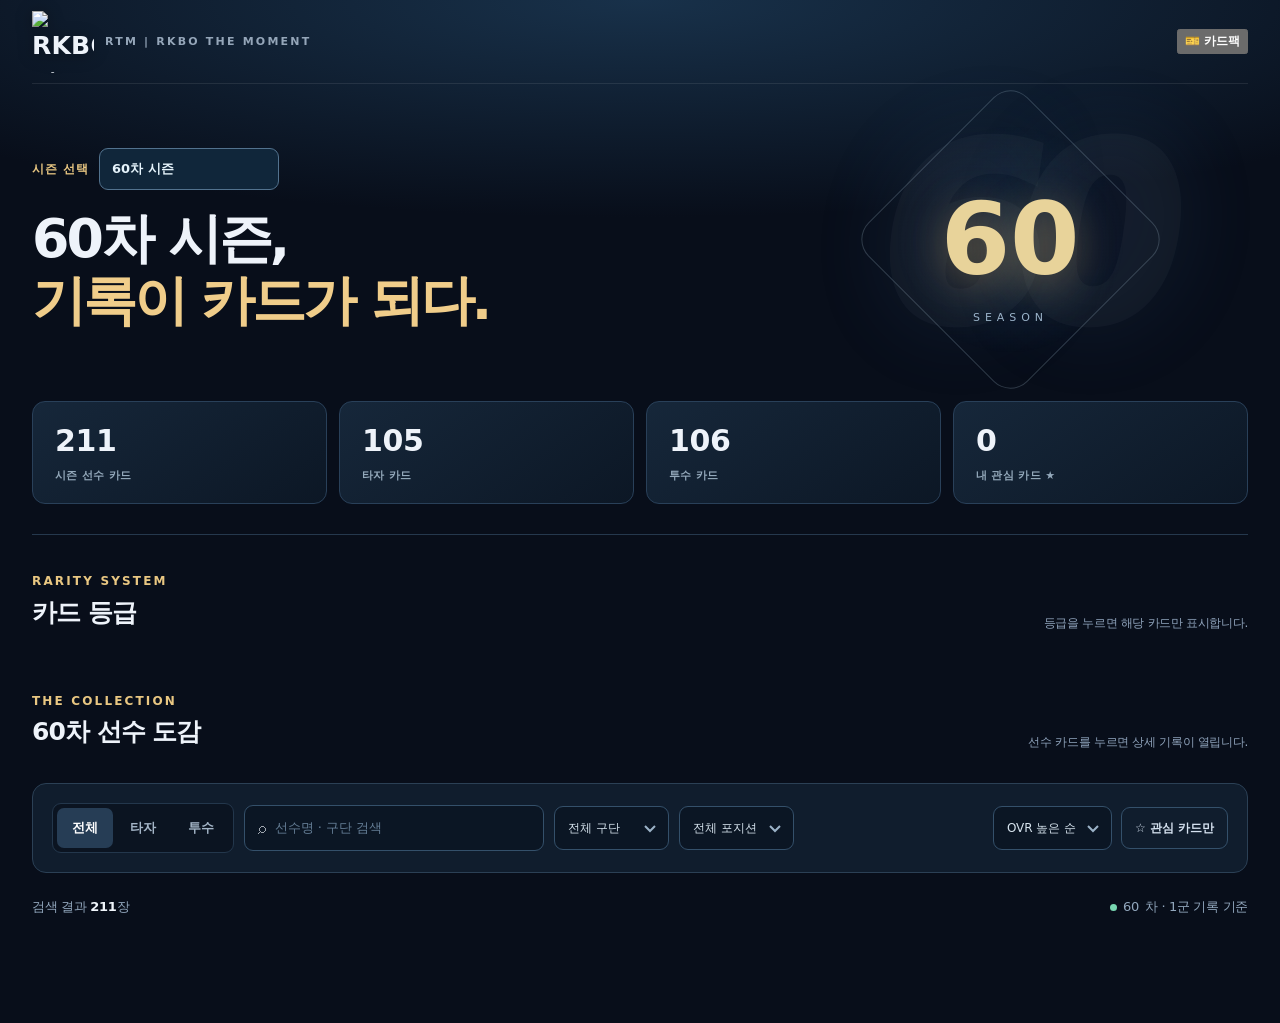
==== index.html @ b2a3db95 "fix(cache): serve refreshed high-fidelity Ultra engine and gate styles" ====
<!DOCTYPE html>
<html lang="ko">
<head>
<meta charset="utf-8" />
<meta name="viewport" content="width=device-width, initial-scale=1" />
<meta name="color-scheme" content="dark" />
<title>RKBO THE MOMENT</title>
<style>
:root{--bg:#080e1a;--panel:#111c2b;--panel2:#142237;--border:#26384b;--text:#eef3fa;--muted:#8ea2ba;--gold:#f7cd72;--blue:#80bff3}
*{box-sizing:border-box}html{scroll-behavior:smooth}body{margin:0;background:radial-gradient(ellipse 85% 25% at 50% 0%,#18314a 0%,transparent 85%),var(--bg);color:var(--text);font-family:system-ui,-apple-system,"Pretendard","Malgun Gothic",sans-serif;letter-spacing:-.02em;line-height:1.55}button,input,select{font:inherit}button{cursor:pointer}a{color:inherit;text-decoration:none}button:focus-visible,input:focus-visible,select:focus-visible{outline:2px solid #91d2ff;outline-offset:2px}.site{max-width:1480px;margin:auto;padding:0 32px}.nav{display:flex;justify-content:space-between;align-items:center;height:84px;border-bottom:1px solid #ffffff16}.brand{display:flex;align-items:center;gap:13px;font-weight:900;font-size:25px;letter-spacing:.01em}.logo{background:linear-gradient(140deg,#e6c271,#b88e42);color:#081522;padding:4px 10px;transform:skew(-9deg);border-radius:4px;box-shadow:0 2px 15px #a77c342f}.brand-sub{font-size:11px;color:#95a6b9;font-weight:800;letter-spacing:.23em}.nav-right{display:flex;align-items:center;gap:16px;color:#9bb0c6;font-size:12px;font-weight:700}.vtag{border:1px solid #49617b;border-radius:22px;padding:6px 12px;color:#e0ebf4}
.hero{display:grid;grid-template-columns:1.2fr .8fr;gap:30px;align-items:center;padding:62px 0 43px;position:relative;min-height:350px}.eyebrow{display:flex;align-items:center;gap:9px;font-size:12px;letter-spacing:.18em;font-weight:800;color:#e9c782}.line{width:27px;height:2px;background:#e9c782}.hero h1{font-size:clamp(38px,4.2vw,68px);line-height:1.14;letter-spacing:-.055em;margin:21px 0 12px;font-weight:900}.hero h1 em{font-style:normal;color:#f0cd8a}.desc{font-size:15px;color:#adc1d6;line-height:1.9;max-width:600px}.hero-right{position:relative;display:flex;align-items:center;justify-content:center;min-height:230px}.giant60{font-size:clamp(140px,19vw,290px);line-height:1;font-weight:1000;color:#ffffff08;letter-spacing:-.14em;transform:skew(-8deg);user-select:none;text-shadow:0 0 80px #4b7ab821}.hero-emblem{position:absolute;width:225px;height:225px;border:1px solid #b7cfe438;transform:rotate(45deg);border-radius:24px;display:flex;align-items:center;justify-content:center;background:radial-gradient(circle,#244d7444,transparent 72%)}.hero-emblem::before{content:attr(data-season);font-size:100px;line-height:1;transform:rotate(-45deg);font-weight:900;color:#e8d39a;text-shadow:0 10px 40px #f0b55a65}.hero-emblem::after{content:'SEASON';position:absolute;transform:rotate(-45deg) translateY(78px);font-size:11px;letter-spacing:.45em;color:#9bb3c9}.stats-head{display:grid;grid-template-columns:repeat(4,minmax(0,1fr));gap:12px;margin:0 0 30px}.kpi{padding:19px 22px;border:1px solid #294059;background:linear-gradient(145deg,#16273a,#0c1725);border-radius:13px}.kpi .number{font-size:30px;font-weight:850;line-height:1.3;font-variant-numeric:tabular-nums}.kpi .label{font-size:11px;color:#94a9bb;font-weight:700;letter-spacing:.03em;margin-top:7px}.divider{border:0;border-top:1px solid #25384d;margin:0}.section-h{display:flex;align-items:end;justify-content:space-between;margin:37px 0 22px;gap:15px}.section-h h2{font-size:25px;letter-spacing:-.04em;margin:3px 0 0}.section-h p{color:var(--muted);font-size:12px;margin:0}.tiers{display:grid;grid-template-columns:repeat(5,minmax(0,1fr));gap:12px}.tier{background:#111c2a;border:1px solid #293c50;border-radius:12px;padding:16px 15px 15px;display:flex;align-items:center;gap:12px;text-align:left;min-width:0;transition:transform .2s,border .2s}.tier:hover{transform:translateY(-3px);border-color:#8299ae}.tier.active{border-color:var(--accent);box-shadow:0 0 0 1px var(--accent) inset}.tier-symbol{display:flex;align-items:center;justify-content:center;width:37px;height:42px;clip-path:polygon(50% 0,100% 28%,100% 76%,50% 100%,0 76%,0 28%);font-weight:900;background:linear-gradient(130deg,var(--t1),var(--t2));color:#0e1b27;flex-shrink:0}.tier-name{font-weight:850;font-size:12px;white-space:nowrap}.tier-count{font-size:11px;color:#899fb2;margin-top:2px}.tier-plug{height:2px;width:100%;background:var(--accent);margin-top:9px;opacity:.65}
.toolbar{margin-top:31px;padding:19px;background:#101d2d;border:1px solid #2b4055;border-radius:14px;display:flex;flex-wrap:wrap;gap:10px;align-items:center}.tabset{display:flex;align-items:center;gap:2px;background:#0b1421;border:1px solid #23374c;border-radius:9px;padding:4px}.tab{border:0;color:#a4b5c7;background:transparent;padding:10px 15px;border-radius:7px;font-size:13px;font-weight:800}.tab.active{background:#263d55;color:#fff}.textsearch{display:flex;align-items:center;gap:9px;flex:1;min-width:200px;max-width:300px;border:1px solid #34506a;background:#0b1624;border-radius:9px;padding:0 13px}.textsearch span{opacity:.65}.textsearch input{border:0;outline:none!important;background:transparent;color:#fff;padding:12px 0;width:100%;font-size:13px}.textsearch input::placeholder{color:#647d95}select{appearance:none;color:#d6e3ed;border:1px solid #34506a;background:#0b1624;border-radius:9px;padding:12px 34px 12px 13px;font-size:12px;min-width:115px;background-image:url("data:image/svg+xml,%3Csvg xmlns='http://www.w3.org/2000/svg' width='16' height='16' fill='none' stroke='%239bb2c7' stroke-width='2'%3E%3Cpath d='m3 6 5 5 5-5'/%3E%3C/svg%3E");background-repeat:no-repeat;background-position:right 10px center}.toolbar-end{display:flex;align-items:center;gap:9px;margin-left:auto}.fav-only{background:transparent;color:#d6e2f0;border:1px solid #34506a;border-radius:9px;padding:11px 13px;white-space:nowrap;font-weight:750;font-size:12px}.fav-only.active{border-color:#d8b771;color:#f2cc77}.cards-info{display:flex;align-items:center;justify-content:space-between;gap:10px;padding:24px 0 16px;color:#92a7bd;font-size:13px}.cards-info strong{color:#f0f5fb;font-weight:850}.legend{display:flex;align-items:center;gap:6px}.dot{width:7px;height:7px;background:#78d6b1;border-radius:50%;display:inline-block}.cards{display:grid;grid-template-columns:repeat(4,minmax(0,1fr));gap:20px}.player-card{position:relative;min-width:0;min-height:398px;background:linear-gradient(155deg,#19283b,#0c1726 80%);border:1px solid var(--rim);border-radius:17px;padding:5px;box-shadow:0 20px 45px #00000042,0 0 18px var(--glow);transition:transform .2s ease,box-shadow .2s ease;cursor:pointer;overflow:hidden}.player-card:hover{transform:translateY(-6px);box-shadow:0 25px 65px #000000a0,0 0 25px var(--glow)}.player-card::before{content:'';position:absolute;inset:0;background:linear-gradient(125deg,transparent 5%,#ffffff15 28%,transparent 48%,transparent 68%,#ffffff0e 76%,transparent 89%);pointer-events:none;mix-blend-mode:screen}.card-inner{height:100%;border:1px solid #ffffff18;border-radius:13px;overflow:hidden;display:flex;flex-direction:column;background:radial-gradient(ellipse 150% 75% at 50% -10%,var(--team-dim),transparent 72%),#101b2b}.card-top{display:flex;align-items:center;justify-content:space-between;padding:18px 17px 0;z-index:1}.card-edition{font-size:10px;font-weight:950;letter-spacing:.15em;color:#d6e5f1}.fav{height:30px;width:30px;border-radius:50%;background:#07111dcc;border:1px solid #ffffff32;color:#a6b5c7;font-size:16px;line-height:1;display:flex;align-items:center;justify-content:center}.fav.on{color:#ffcf77;border-color:#e1b56c}.headshot{min-height:158px;display:flex;align-items:center;justify-content:center;position:relative;overflow:hidden;margin:3px 0 0}.headshot::before{content:'';width:170px;height:170px;position:absolute;border-radius:50%;border:1px solid var(--rim);box-shadow:0 0 70px var(--glow);background:radial-gradient(circle at 40% 25%,#ffffff18,transparent 65%)}.abstract-player{position:absolute;bottom:-28px;width:140px;height:140px;background:linear-gradient(135deg,var(--jersey),#13213a);border-radius:45% 45% 0 0;clip-path:polygon(16% 24%,38% 16%,42% 4%,58% 4%,62% 16%,84% 24%,100% 90%,0 90%);opacity:.89;filter:drop-shadow(0 0 18px var(--glow))}.abstract-player::before{content:'';position:absolute;top:8px;left:56px;width:27px;height:35px;border-radius:50%;background:#9eb3c1;box-shadow:0 2px 10px #081526}.team-ghost{position:absolute;inset:auto 0 25px;text-align:center;font-size:clamp(57px,6vw,100px);letter-spacing:-.13em;font-weight:1000;color:#ffffff0a;user-select:none}.emblem{position:relative;z-index:1;font-weight:1000;font-size:43px;font-style:italic;letter-spacing:-.11em;color:var(--metal);text-shadow:0 4px 20px #000b,-1px -1px #ffffff4d;transform:translateY(-12px)}.card-mid{padding:0 18px 10px;display:flex;justify-content:space-between;align-items:end;gap:8px;z-index:1}.ovrnum{font-size:55px;line-height:.9;font-weight:1000;font-variant-numeric:tabular-nums;letter-spacing:-.07em;color:var(--metal);text-shadow:0 6px 16px #0008}.ovrlabel{font-size:9px;font-weight:850;color:#a6c3d5;letter-spacing:.2em;margin:7px 0 0}.metal-label{font-size:9px;letter-spacing:.12em;font-weight:950;color:var(--metal);padding:5px 7px;border:1px solid var(--rim);border-radius:5px;background:#03091466}.card-name{padding:12px 18px 9px;border-top:1px solid #ffffff25;z-index:1;min-height:73px;background:#08101b99}.card-name h3{font-size:18px;font-weight:850;margin:0;line-height:1.25;white-space:nowrap;text-overflow:ellipsis;overflow:hidden}.card-name p{font-size:10px;letter-spacing:.07em;margin:6px 0 0;color:#9db2c7;font-weight:750}.metric-grid{display:grid;grid-template-columns:repeat(5,minmax(0,1fr));gap:0;margin-top:auto;padding:10px 9px 12px;background:#091320}.m{text-align:center;border-right:1px solid #33435480;min-width:0}.m:last-child{border:0}.m b{font-size:16px;font-variant-numeric:tabular-nums;display:block;line-height:1.5;color:#fff}.m span{display:block;font-size:9px;font-weight:800;color:#829ab3;white-space:nowrap;letter-spacing:-.04em}.m b.elite{color:#f1c877}.empty{border:1px dashed #48617a;border-radius:14px;padding:65px;text-align:center;color:#adc0d4}.more-row{display:flex;justify-content:center;margin:30px auto 60px}.more{background:#23384e;color:#e7f1f9;border:1px solid #476079;padding:13px 32px;border-radius:10px;font-weight:850}.explain{margin:38px 0 50px;border:1px solid #2b4056;border-radius:15px;padding:24px;background:linear-gradient(130deg,#142338,#0b1625)}.explain h2{font-size:19px;margin:0 0 12px}.explain p{color:#9fb4c9;font-size:13px;line-height:1.9;margin:8px 0}.explain details{margin-top:14px;padding:14px;border:1px solid #31495f;border-radius:10px;color:#dbe7f1}.explain summary{cursor:pointer;font-weight:850;font-size:13px}.foot{border-top:1px solid #2c4052;color:#70879b;padding:27px 0 45px;font-size:11px;display:flex;justify-content:space-between;gap:20px}
/* modal */
.dialog-bg{position:fixed;inset:0;background:#03070cbd;backdrop-filter:blur(7px);display:flex;align-items:center;justify-content:center;padding:18px;z-index:999;overflow-y:auto}.dialog-bg[hidden]{display:none}.dialog{width:min(850px,100%);max-height:min(860px,95vh);overflow-y:auto;background:#111e2e;border:1px solid #536c83;border-radius:18px;box-shadow:0 25px 110px #000b}.dialog-hero{background:radial-gradient(ellipse at top left,var(--team-dim),transparent 65%),#142237;padding:28px 32px 24px;position:relative;border-bottom:1px solid #3e5269}.dialog-close{position:absolute;right:18px;top:16px;width:32px;height:32px;background:#0a1423;border:1px solid #40566b;border-radius:8px;color:#eee;font-size:20px}.dialog-topline{font-size:11px;letter-spacing:.12em;color:#d6ba78;font-weight:850}.dialog-title{font-size:clamp(24px,4vw,36px);line-height:1.2;font-weight:900;letter-spacing:-.04em;margin:8px 0 4px}.dialog-sub{color:#a1b6c9;font-size:13px}.dialog-ovr{position:absolute;right:32px;bottom:26px;font-size:48px;line-height:1;font-weight:1000;color:var(--metal);text-align:right}.dialog-ovr span{font-size:10px;display:block;letter-spacing:.2em;color:#a5b9cf}.dialog-content{padding:28px 32px 35px}.modal-cols{display:grid;grid-template-columns:1fr 1fr;gap:30px}.mini-title{font-size:12px;font-weight:850;letter-spacing:.06em;margin:0 0 16px;color:#d6e7f6}.metric-line{display:grid;grid-template-columns:80px 1fr 30px;align-items:center;gap:12px;font-size:12px;margin:12px 0;color:#bccedf}.bar-track{background:#26394c;height:7px;border-radius:8px;overflow:hidden}.bar-fill{height:100%;background:linear-gradient(90deg,var(--metal),#e8f3ff);border-radius:8px}.numeric-metric{color:#fff;text-align:right;font-weight:850;font-variant-numeric:tabular-nums}.stat-table{display:grid;grid-template-columns:repeat(3,minmax(0,1fr));gap:9px}.stat-cell{padding:10px;border:1px solid #31475d;background:#0b1726;border-radius:8px}.stat-cell span{font-size:10px;color:#8ea4bd;display:block}.stat-cell b{font-size:16px;font-variant-numeric:tabular-nums}.note{font-size:12px;line-height:1.85;color:#a8bdcf;margin-top:22px;background:#0b1928;padding:14px;border-left:3px solid #b6a06a;border-radius:6px}.section-row{margin-top:24px;padding-top:17px;border-top:1px solid #2b4257}.tiny{font-size:11px;color:#8fa5ba}.pill{display:inline-flex;border:1px solid #3c5267;border-radius:5px;padding:3px 7px;font-size:10px;color:#acc1d6;font-weight:800;margin-right:5px}
@media(max-width:1150px){.cards{grid-template-columns:repeat(3,minmax(0,1fr))}.tiers{gap:8px}.tier{padding:12px 10px;gap:8px}}
@media(max-width:800px){.site{padding:0 17px}.nav{height:65px}.hero{grid-template-columns:1fr;padding:39px 0 21px;min-height:unset}.hero-right{display:none}.stats-head{grid-template-columns:repeat(2,1fr);gap:9px}.kpi{padding:14px}.tiers{grid-template-columns:repeat(3,minmax(0,1fr))}.cards{grid-template-columns:repeat(2,minmax(0,1fr));gap:12px}.section-h{align-items:start}.toolbar{padding:12px}.toolbar-end{margin-left:0}.dialog-ovr{font-size:34px;right:20px}.dialog-hero{padding:22px 20px}.dialog-content{padding:20px}.modal-cols{grid-template-columns:1fr}.nav-right{gap:8px}.desc{font-size:13px}}
@media(max-width:500px){.hero h1{font-size:36px}.cards{grid-template-columns:1fr;max-width:340px;margin:auto}.player-card{min-height:405px}.tiers{grid-template-columns:repeat(2,minmax(0,1fr))}.tier-name{font-size:11px}.nav-right .right-hide{display:none}.textsearch{max-width:none;min-width:100%}.toolbar-end{width:100%;display:grid;grid-template-columns:1fr 1fr}.toolbar-end select{min-width:0}.foot{flex-direction:column}.dialog-ovr{position:static;text-align:left;margin-top:15px}.stat-table{grid-template-columns:repeat(2,1fr)}.section-h h2{font-size:21px}}

.team-badge{display:flex;align-items:center;justify-content:center;width:52px;height:30px;border-radius:8px;background:#091320cc;border:1px solid #ffffff24;box-shadow:0 4px 10px #0005;padding:4px}.team-badge img{max-width:100%;max-height:100%;object-fit:contain;display:block}.card-top{padding:16px 17px 0}.headshot{min-height:172px;margin:1px 0 0}.headshot::before{width:182px;height:182px}.card-mid{padding:8px 18px 10px}.ovrnum{margin-top:8px}.ovrlabel{display:none}.badge-row{display:flex;align-items:center;gap:7px}.metal-label{min-width:58px;text-align:center;font-size:9px;letter-spacing:.08em;padding:6px 7px}.season-label{color:#e7f2fb}.card-edition{display:none}.preview-card{transform:scale(1);width:280px;min-height:380px;cursor:default}.preview-card:hover{transform:none;box-shadow:0 20px 45px #00000042,0 0 18px var(--glow)}

/* Card Archive refinement: preserve original card layout, adjust art/head and badges */
.card-top{min-height:49px;padding:14px 17px 0}
.team-badge{width:54px;height:34px;background:#0a1623b5;padding:4px 7px;border-radius:7px;z-index:2}
.team-badge img{height:100%;width:100%;max-height:30px;max-width:100%;object-fit:contain;position:static!important}
.headshot{min-height:190px;height:190px;flex:0 0 190px;overflow:hidden;margin:0}
.headshot::before{width:186px;height:186px}
.card-mid{padding:2px 16px 7px;min-height:70px;align-items:end}
.ovrnum{font-size:58px;line-height:1;transform:translateY(4px);margin:0}
.ovrlabel{display:none!important}
.badge-row{display:flex;align-items:center;gap:6px;white-space:nowrap}
.metal-label{display:inline-flex;align-items:center;justify-content:center;min-width:57px;min-height:26px;line-height:1;padding:4px 5px;font-size:9px;letter-spacing:0}
.season-label{min-width:57px!important}
.player-card .team-ghost{pointer-events:none}

/* Archive shell: first-party logo, published-season selector, and footer removal */
.archive-brand-logo{display:block;width:62px;height:62px;object-fit:contain;filter:drop-shadow(0 2px 8px #0005)}
.brand{gap:11px}
.brand-sub{letter-spacing:.2em}
.nav-right:empty{display:none}
.hero{min-height:286px;padding:34px 0 40px}
.hero h1{margin:18px 0 0}
.season-picker-row{display:flex;align-items:center;gap:10px;flex-wrap:wrap}
.season-select-label{color:#e9c782;font-size:12px;font-weight:800;letter-spacing:.08em}
.season-select{width:180px;max-width:100%;font-size:13px;font-weight:800;color:#e5f3fb;border:1px solid #52728e;border-radius:9px;padding:10px 12px;background:#10263a;cursor:pointer}
.season-select:hover,.season-select:focus-visible{border-color:#a5d5e8}
.season-loading{font-size:11px;color:#b3d6de;min-height:1em}
@media(max-width:680px){.archive-brand-logo{width:53px;height:53px}.hero{padding:24px 0 32px;min-height:auto}.season-select{width:165px}.hero-right{opacity:.2}}
</style>
<link rel="stylesheet" href="./enhancements.css?v=rtm-20261031-1" />
<link rel="stylesheet" href="./rkbo-community.css?v=20261101-alert-close-v2" />
<link rel="stylesheet" href="./rkbo-peer-friendlies.css?v=peer-v1-20261027b" />
<link rel="stylesheet" href="./rkbo-league.css?v=league-roulettefix-20261027" />
<link rel="stylesheet" href="./rkbo-pack-cinematic-ultra.css?v=rtm-20261104-ultra-hidpi-v2" />
</head>
<body>
<div class="site">
<header class="nav"><a href="#" class="brand" aria-label="RTM | RKBO THE MOMENT 첫 화면"><img class="archive-brand-logo" src="./assets/rkbo-archive-logo.webp" alt="RKBO 리그 로고"><span class="brand-sub">RTM | RKBO THE MOMENT</span></a><div class="nav-right"></div></header>
<section class="hero"><div><div class="season-picker-row"><label for="season-select" class="season-select-label">시즌 선택</label><select id="season-select" class="season-select" aria-label="시즌 선택"><option value="60">60차 시즌</option></select><span id="season-loading" class="season-loading" aria-live="polite"></span></div><h1><span id="hero-season-number">60</span>차 시즌,<br><em>기록이 카드가 되다.</em></h1></div><div class="hero-right"><div class="giant60" id="hero-background-season">60</div><div class="hero-emblem" data-season="60"></div></div></section>
<section class="stats-head" aria-label="시즌 개요"><div class="kpi"><div class="number" id="all-count">211</div><div class="label">시즌 선수 카드</div></div><div class="kpi"><div class="number" id="bat-count">105</div><div class="label">타자 카드</div></div><div class="kpi"><div class="number" id="pit-count">106</div><div class="label">투수 카드</div></div><div class="kpi"><div class="number" id="fav-count">0</div><div class="label">내 관심 카드 ★</div></div></section>
<hr class="divider">
<section aria-label="카드 등급"><div class="section-h"><div><div class="eyebrow">RARITY SYSTEM</div><h2>카드 등급</h2></div><p>등급을 누르면 해당 카드만 표시합니다.</p></div><div class="tiers" id="tiers"></div></section>
<section aria-label="선수 카드 도감"><div class="section-h"><div><div class="eyebrow">THE COLLECTION</div><h2><span id="collection-season-number">60</span>차 선수 도감</h2></div><p>선수 카드를 누르면 상세 기록이 열립니다.</p></div>
<div class="toolbar"><div class="tabset" role="group" aria-label="선수 유형"><button class="tab active" data-tab="전체" type="button">전체</button><button class="tab" data-tab="타자" type="button">타자</button><button class="tab" data-tab="투수" type="button">투수</button></div><label class="textsearch"><span>⌕</span><input type="search" id="search" placeholder="선수명 · 구단 검색" aria-label="선수명 또는 구단 검색" /></label><select id="team" aria-label="구단 선택"><option value="전체">전체 구단</option></select><select id="position" aria-label="포지션 선택"><option value="전체">전체 포지션</option></select><div class="toolbar-end"><select id="sort" aria-label="정렬"><option value="ovr">OVR 높은 순</option><option value="low">OVR 낮은 순</option><option value="name">이름 순</option><option value="grade">등급 순</option></select><button class="fav-only" id="fav-only" type="button">☆ 관심 카드만</button></div></div>
<div class="cards-info"><span>검색 결과 <strong id="result-count">211</strong>장 <span id="filter-label"></span></span><span class="legend"><i class="dot"></i> <span id="legend-season-number">60</span>차 · 1군 기록 기준</span></div><div class="cards" id="cards"></div><div class="more-row"><button type="button" class="more" id="show-more" hidden>카드 더 보기 ↓</button></div></section>

</div>
<div class="dialog-bg" id="modal" role="presentation" hidden><div class="dialog" role="dialog" aria-modal="true" aria-label="선수 상세 기록" id="dialog"><div id="modal-body"></div></div></div>
<script src="./vendor/jszip.min.js"></script>
<script src="./rkbo_xls_biff.js"></script>
<script src="./rkbo-season-engine.js"></script>
<script src="./rkbo-role-rules.js?v=cp-20261025"></script>
<script src="./team-branding.js?v=season43"></script>
<script src="./enhancements.js?v=trt-20261031"></script>
<script src="./team-backgrounds.js?v=card-unify-20261024"></script>
<script src="./rkbo-season-identity.js"></script>
<script src="./rkbo-defense-scoring.js?v=season-upload-20261025"></script>
<script src="./rkbo-season-importer.js"></script>
<script src="./rkbo-season-supplements.js?v=season-upload-20261025"></script>
<script src="./card-export.js?v=award-specific-photos-20261026"></script>
<script src="./player-name-map.js?v=manual-name-20261025"></script>
<script src="./rkbo-special-cards.js?v=pack-sync-20261026"></script>
<script id="data" type="application/json">[{"id":"60-DOO-타-001","season":60,"team":"DOO","teamLabel":"두산 베어스","name":"Ji-Hoon Choi","rawName":"Choi , Ji-Hoon","type":"타자","pos":"CF","stats":{"G":151,"Avg":0.353,"Obp":0.441,"Slg":0.647,"Ab":479,"H":169,"2B":31,"3B":1,"Hr":36,"R":93,"Rbi":119,"BB":71,"K":53,"Sb":1,"Cs":1},"sample":479,"indicators":{"AVG":0.353,"ISO":0.294,"HR_AB":0.07515657620041753,"BB_ABBB":0.1290909090909091,"K_ABBB":0.09636363636363636,"ATT_AB":0.0041753653444676405,"TRI_AB":0.0020876826722338203,"SB_PCT":0.5,"SB_ATT":2},"ratings":{"정확":94,"파워":96,"선구":88,"주루":63,"수비":93},"unavailable":["실제 달리기 속도"],"derived":{"OPS":1.088,"ISO":0.294,"HR/AB":0.0752,"BB/(AB+BB)":0.1291,"K/(AB+BB)":0.0964,"도루성공률":0.5},"skillIndex":90.7,"ovr":95,"grade":"다이아몬드","rank":2,"fieldPositions":[{"POS":"CF","G":107,"INN":946,"PO":367,"A":3,"DP":0,"E":3,"FA":0.992,"PB":0,"SB":0,"CS":0,"SB_PCT":0,"TC":373,"CHANCES":373,"RF":0.391}],"fieldSource":"60차 최종 수비 기록 (data/season60-fielding.tsv)","fieldPrimary":{"POS":"CF","G":107,"INN":946,"PO":367,"A":3,"DP":0,"E":3,"FA":0.992,"PB":0,"SB":0,"CS":0,"SB_PCT":0,"TC":373,"CHANCES":373,"RF":0.391},"fieldScoreSource":"60차 최종 수비 v1 · 포지션군 실책률 83% / 수비 처리량 17%","fieldRating":93,"sampleRatio":1,"potentialOVR":95.3,"ovrNoCap":95,"gradeCap":99,"ovrLogic":{"표본비율":1,"등급상한OVR":99,"상한전OVR":95,"기량지표":95.3},"fieldGames":107,"fieldRaw":{"POS":"CF","G":107,"INN":946,"PO":367,"A":3,"DP":0,"E":3,"FA":0.992,"PB":0,"SB":0,"CS":0,"SB_PCT":0,"TC":373,"CHANCES":373,"RF":0.391},"fieldScoreDetails":{"peerGroup":"OF","adjustedErrorRate":0.02006,"rangePerNine":3.5201,"errorPercentile":0.95,"rangePercentile":0.6833,"reliability":1}},{"id":"60-DOO-타-002","season":60,"team":"DOO","teamLabel":"두산 베어스","name":"Sik Chun","rawName":"Chun , Sik","type":"타자","pos":"2B","stats":{"G":55,"Avg":0.266,"Obp":0.317,"Slg":0.341,"Ab":214,"H":57,"2B":10,"3B":0,"Hr":2,"R":22,"Rbi":30,"BB":14,"K":36,"Sb":0,"Cs":0},"sample":214,"indicators":{"AVG":0.266,"ISO":0.075,"HR_AB":0.009345794392523364,"BB_ABBB":0.06140350877192982,"K_ABBB":0.15789473684210525,"ATT_AB":0,"TRI_AB":0,"SB_PCT":0,"SB_ATT":0},"ratings":{"정확":69,"파워":70,"선구":58,"주루":69,"수비":77},"unavailable":["수비 정확도·수비 범위 직접 측정 불가","실제 달리기 속도"],"derived":{"OPS":0.658,"ISO":0.075,"HR/AB":0.0093,"BB/(AB+BB)":0.0614,"K/(AB+BB)":0.1579,"도루성공률":null},"skillIndex":67.26,"ovr":60,"grade":"브론즈","rank":74,"fieldPositions":[{"POS":"2B","G":55,"INN":487,"PO":77,"A":104,"DP":29,"E":5,"FA":0.973,"PB":0,"SB":0,"CS":0,"SB_PCT":0,"TC":186,"CHANCES":186,"RF":0.372}],"fieldSource":"60차 최종 수비 기록 (data/season60-fielding.tsv)","fieldPrimary":{"POS":"2B","G":55,"INN":487,"PO":77,"A":104,"DP":29,"E":5,"FA":0.973,"PB":0,"SB":0,"CS":0,"SB_PCT":0,"TC":186,"CHANCES":186,"RF":0.372},"fieldScoreSource":"60차 최종 수비 v1 · 포지션군 실책률 83% / 수비 처리량 17%","fieldRating":77,"sampleRatio":0.486,"potentialOVR":65.8,"ovrNoCap":60,"gradeCap":83,"ovrLogic":{"표본비율":0.486,"등급상한OVR":83,"상한전OVR":60,"기량지표":65.8},"fieldGames":55,"fieldRaw":{"POS":"2B","G":55,"INN":487,"PO":77,"A":104,"DP":29,"E":5,"FA":0.973,"PB":0,"SB":0,"CS":0,"SB_PCT":0,"TC":186,"CHANCES":186,"RF":0.372},"fieldScoreDetails":{"peerGroup":"MI","adjustedErrorRate":0.03053,"rangePerNine":3.345,"errorPercentile":0.5682,"rangePercentile":0.7955,"reliability":0.8117}},{"id":"60-DOO-타-003","season":60,"team":"DOO","teamLabel":"두산 베어스","name":"dy Cin","rawName":"Cin , dy","type":"타자","pos":"RF","stats":{"G":130,"Avg":0.283,"Obp":0.355,"Slg":0.34,"Ab":494,"H":140,"2B":13,"3B":3,"Hr":3,"R":71,"Rbi":53,"BB":52,"K":59,"Sb":1,"Cs":3},"sample":494,"indicators":{"AVG":0.283,"ISO":0.057,"HR_AB":0.006072874493927126,"BB_ABBB":0.09523809523809523,"K_ABBB":0.10805860805860806,"ATT_AB":0.008097165991902834,"TRI_AB":0.006072874493927126,"SB_PCT":0.25,"SB_ATT":4},"ratings":{"정확":77,"파워":59,"선구":71,"주루":70,"수비":70},"unavailable":["수비 정확도·수비 범위 직접 측정 불가","실제 달리기 속도"],"derived":{"OPS":0.695,"ISO":0.057,"HR/AB":0.0061,"BB/(AB+BB)":0.0952,"K/(AB+BB)":0.1081,"도루성공률":0.25},"skillIndex":69.06,"ovr":70,"grade":"실버","rank":47,"fieldPositions":[{"POS":"RF","G":130,"INN":1129,"PO":390,"A":7,"DP":0,"E":23,"FA":0.945,"PB":0,"SB":0,"CS":0,"SB_PCT":0,"TC":420,"CHANCES":420,"RF":0.352}],"fieldSource":"60차 최종 수비 기록 (data/season60-fielding.tsv)","fieldPrimary":{"POS":"RF","G":130,"INN":1129,"PO":390,"A":7,"DP":0,"E":23,"FA":0.945,"PB":0,"SB":0,"CS":0,"SB_PCT":0,"TC":420,"CHANCES":420,"RF":0.352},"fieldScoreSource":"60차 최종 수비 v1 · 포지션군 실책률 83% / 수비 처리량 17%","fieldRating":70,"sampleRatio":1,"potentialOVR":69.7,"ovrNoCap":70,"gradeCap":99,"ovrLogic":{"표본비율":1,"등급상한OVR":99,"상한전OVR":70,"기량지표":69.7},"fieldGames":130,"fieldRaw":{"POS":"RF","G":130,"INN":1129,"PO":390,"A":7,"DP":0,"E":23,"FA":0.945,"PB":0,"SB":0,"CS":0,"SB_PCT":0,"TC":420,"CHANCES":420,"RF":0.352},"fieldScoreDetails":{"peerGroup":"OF","adjustedErrorRate":0.05409,"rangePerNine":3.1647,"errorPercentile":0.3833,"rangePercentile":0.6167,"reliability":1}},{"id":"60-DOO-타-005","season":60,"team":"DOO","teamLabel":"두산 베어스","name":"Park Jihyun DOOSAN","rawName":"DOOSAN , Park Jihyun","type":"타자","pos":"1B","stats":{"G":72,"Avg":0.29,"Obp":0.38,"Slg":0.475,"Ab":276,"H":80,"2B":10,"3B":1,"Hr":13,"R":54,"Rbi":61,"BB":38,"K":45,"Sb":1,"Cs":2},"sample":276,"indicators":{"AVG":0.29,"ISO":0.185,"HR_AB":0.04710144927536232,"BB_ABBB":0.12101910828025478,"K_ABBB":0.14331210191082802,"ATT_AB":0.010869565217391304,"TRI_AB":0.0036231884057971015,"SB_PCT":0.3333333333333333,"SB_ATT":3},"ratings":{"정확":76,"파워":86,"선구":79,"주루":74,"수비":69},"unavailable":["수비 정확도·수비 범위 직접 측정 불가","실제 달리기 속도"],"derived":{"OPS":0.855,"ISO":0.185,"HR/AB":0.0471,"BB/(AB+BB)":0.121,"K/(AB+BB)":0.1433,"도루성공률":0.333},"skillIndex":79.21,"ovr":74,"grade":"실버","rank":39,"fieldPositions":[{"POS":"1B","G":45,"INN":402,"PO":398,"A":2,"DP":33,"E":12,"FA":0.971,"PB":0,"SB":0,"CS":0,"SB_PCT":0,"TC":412,"CHANCES":412,"RF":0.995}],"fieldSource":"60차 최종 수비 기록 (data/season60-fielding.tsv)","fieldPrimary":{"POS":"1B","G":45,"INN":402,"PO":398,"A":2,"DP":33,"E":12,"FA":0.971,"PB":0,"SB":0,"CS":0,"SB_PCT":0,"TC":412,"CHANCES":412,"RF":0.995},"fieldScoreSource":"60차 최종 수비 v1 · 포지션군 실책률 83% / 수비 처리량 17%","fieldRating":69,"sampleRatio":0.627,"potentialOVR":84.1,"ovrNoCap":74,"gradeCap":83,"ovrLogic":{"표본비율":0.627,"등급상한OVR":83,"상한전OVR":74,"기량지표":84.1},"fieldGames":45,"fieldRaw":{"POS":"1B","G":45,"INN":402,"PO":398,"A":2,"DP":33,"E":12,"FA":0.971,"PB":0,"SB":0,"CS":0,"SB_PCT":0,"TC":412,"CHANCES":412,"RF":0.995},"fieldScoreDetails":{"peerGroup":"1B","adjustedErrorRate":0.02656,"rangePerNine":8.9552,"errorPercentile":0.2778,"rangePercentile":0.8333,"reliability":0.67}},{"id":"60-DOO-타-007","season":60,"team":"DOO","teamLabel":"두산 베어스","name":"Miho Guk","rawName":"Guk , Miho","type":"타자","pos":"LF","stats":{"G":148,"Avg":0.296,"Obp":0.37,"Slg":0.438,"Ab":609,"H":180,"2B":28,"3B":1,"Hr":19,"R":117,"Rbi":99,"BB":68,"K":71,"Sb":0,"Cs":4},"sample":609,"indicators":{"AVG":0.296,"ISO":0.142,"HR_AB":0.031198686371100164,"BB_ABBB":0.10044313146233383,"K_ABBB":0.10487444608567208,"ATT_AB":0.006568144499178982,"TRI_AB":0.0016420361247947454,"SB_PCT":0,"SB_ATT":4},"ratings":{"정확":83,"파워":81,"선구":73,"주루":58,"수비":90},"unavailable":["수비 정확도·수비 범위 직접 측정 불가","실제 달리기 속도"],"derived":{"OPS":0.808,"ISO":0.142,"HR/AB":0.0312,"BB/(AB+BB)":0.1004,"K/(AB+BB)":0.1049,"도루성공률":0},"skillIndex":78.5,"ovr":83,"grade":"골드","rank":22,"fieldPositions":[{"POS":"LF","G":148,"INN":1307,"PO":442,"A":3,"DP":0,"E":7,"FA":0.985,"PB":0,"SB":0,"CS":0,"SB_PCT":0,"TC":452,"CHANCES":452,"RF":0.34}],"fieldSource":"60차 최종 수비 기록 (data/season60-fielding.tsv)","fieldPrimary":{"POS":"LF","G":148,"INN":1307,"PO":442,"A":3,"DP":0,"E":7,"FA":0.985,"PB":0,"SB":0,"CS":0,"SB_PCT":0,"TC":452,"CHANCES":452,"RF":0.34},"fieldScoreSource":"60차 최종 수비 v1 · 포지션군 실책률 83% / 수비 처리량 17%","fieldRating":90,"sampleRatio":1,"potentialOVR":83.2,"ovrNoCap":83,"gradeCap":99,"ovrLogic":{"표본비율":1,"등급상한OVR":99,"상한전OVR":83,"기량지표":83.2},"fieldGames":148,"fieldRaw":{"POS":"LF","G":148,"INN":1307,"PO":442,"A":3,"DP":0,"E":7,"FA":0.985,"PB":0,"SB":0,"CS":0,"SB_PCT":0,"TC":452,"CHANCES":452,"RF":0.34},"fieldScoreDetails":{"peerGroup":"OF","adjustedErrorRate":0.02414,"rangePerNine":3.0643,"errorPercentile":0.9167,"rangePercentile":0.45,"reliability":1}},{"id":"60-DOO-타-009","season":60,"team":"DOO","teamLabel":"두산 베어스","name":"Miku Hatsune","rawName":"Hatsune , Miku","type":"타자","pos":"SS","stats":{"G":144,"Avg":0.292,"Obp":0.359,"Slg":0.339,"Ab":590,"H":172,"2B":14,"3B":4,"Hr":2,"R":97,"Rbi":65,"BB":58,"K":68,"Sb":1,"Cs":4},"sample":590,"indicators":{"AVG":0.292,"ISO":0.047,"HR_AB":0.003389830508474576,"BB_ABBB":0.08950617283950617,"K_ABBB":0.10493827160493827,"ATT_AB":0.00847457627118644,"TRI_AB":0.006779661016949152,"SB_PCT":0.2,"SB_ATT":5},"ratings":{"정확":82,"파워":56,"선구":67,"주루":68,"수비":56},"unavailable":["수비 정확도·수비 범위 직접 측정 불가","실제 달리기 속도"],"derived":{"OPS":0.698,"ISO":0.047,"HR/AB":0.0034,"BB/(AB+BB)":0.0895,"K/(AB+BB)":0.1049,"도루성공률":0.2},"skillIndex":67.81,"ovr":67,"grade":"실버","rank":56,"fieldPositions":[{"POS":"SS","G":144,"INN":1284,"PO":152,"A":282,"DP":53,"E":39,"FA":0.918,"PB":0,"SB":0,"CS":0,"SB_PCT":0,"TC":473,"CHANCES":473,"RF":0.338}],"fieldSource":"60차 최종 수비 기록 (data/season60-fielding.tsv)","fieldPrimary":{"POS":"SS","G":144,"INN":1284,"PO":152,"A":282,"DP":53,"E":39,"FA":0.918,"PB":0,"SB":0,"CS":0,"SB_PCT":0,"TC":473,"CHANCES":473,"RF":0.338},"fieldScoreSource":"60차 최종 수비 v1 · 포지션군 실책률 83% / 수비 처리량 17%","fieldRating":56,"sampleRatio":1,"potentialOVR":66.6,"ovrNoCap":67,"gradeCap":99,"ovrLogic":{"표본비율":1,"등급상한OVR":99,"상한전OVR":67,"기량지표":66.6},"fieldGames":144,"fieldRaw":{"POS":"SS","G":144,"INN":1284,"PO":152,"A":282,"DP":53,"E":39,"FA":0.918,"PB":0,"SB":0,"CS":0,"SB_PCT":0,"TC":473,"CHANCES":473,"RF":0.338},"fieldScoreDetails":{"peerGroup":"MI","adjustedErrorRate":0.0717,"rangePerNine":3.0421,"errorPercentile":0.0227,"rangePercentile":0.6591,"reliability":1}},{"id":"60-DOO-타-010","season":60,"team":"DOO","teamLabel":"두산 베어스","name":"DFM Huz","rawName":"Huz , DFM","type":"타자","pos":"C","stats":{"G":143,"Avg":0.273,"Obp":0.37,"Slg":0.328,"Ab":494,"H":135,"2B":19,"3B":1,"Hr":2,"R":83,"Rbi":70,"BB":68,"K":57,"Sb":2,"Cs":0},"sample":494,"indicators":{"AVG":0.273,"ISO":0.055,"HR_AB":0.004048582995951417,"BB_ABBB":0.12099644128113879,"K_ABBB":0.10142348754448399,"ATT_AB":0.004048582995951417,"TRI_AB":0.0020242914979757085,"SB_PCT":1,"SB_ATT":2},"ratings":{"정확":77,"파워":58,"선구":84,"주루":66,"수비":71},"unavailable":["수비 정확도·수비 범위 직접 측정 불가","실제 달리기 속도"],"derived":{"OPS":0.698,"ISO":0.055,"HR/AB":0.004,"BB/(AB+BB)":0.121,"K/(AB+BB)":0.1014,"도루성공률":1},"skillIndex":71.48,"ovr":74,"grade":"실버","rank":39,"fieldPositions":[{"POS":"C","G":143,"INN":1240,"PO":706,"A":94,"DP":11,"E":6,"FA":0.993,"PB":16,"SB":88,"CS":66,"SB_PCT":0.571,"TC":806,"CHANCES":806,"RF":0.645}],"fieldSource":"60차 최종 수비 기록 (data/season60-fielding.tsv)","fieldPrimary":{"POS":"C","G":143,"INN":1240,"PO":706,"A":94,"DP":11,"E":6,"FA":0.993,"PB":16,"SB":88,"CS":66,"SB_PCT":0.571,"TC":806,"CHANCES":806,"RF":0.645},"fieldScoreSource":"60차 최종 수비 v1 · 포지션군 실책률 83% / 수비 처리량 17%","fieldRating":71,"sampleRatio":1,"potentialOVR":74.3,"ovrNoCap":74,"gradeCap":99,"ovrLogic":{"표본비율":1,"등급상한OVR":99,"상한전OVR":74,"기량지표":74.3},"fieldGames":143,"fieldRaw":{"POS":"C","G":143,"INN":1240,"PO":706,"A":94,"DP":11,"E":6,"FA":0.993,"PB":16,"SB":88,"CS":66,"SB_PCT":0.571,"TC":806,"CHANCES":806,"RF":0.645},"fieldScoreDetails":{"peerGroup":"C","adjustedErrorRate":0.00756,"rangePerNine":5.8065,"errorPercentile":0.5,"rangePercentile":0.1364,"reliability":1}},{"id":"60-DOO-타-011","season":60,"team":"DOO","teamLabel":"두산 베어스","name":"Do-Yeong Kim","rawName":"Kim , Do-Yeong","type":"타자","pos":"2B","stats":{"G":124,"Avg":0.239,"Obp":0.305,"Slg":0.346,"Ab":482,"H":115,"2B":19,"3B":0,"Hr":11,"R":75,"Rbi":54,"BB":44,"K":94,"Sb":2,"Cs":1},"sample":482,"indicators":{"AVG":0.239,"ISO":0.107,"HR_AB":0.022821576763485476,"BB_ABBB":0.08365019011406843,"K_ABBB":0.17870722433460076,"ATT_AB":0.006224066390041493,"TRI_AB":0,"SB_PCT":0.6666666666666666,"SB_ATT":3},"ratings":{"정확":58,"파워":75,"선구":58,"주루":65,"수비":69},"unavailable":["수비 정확도·수비 범위 직접 측정 불가","실제 달리기 속도"],"derived":{"OPS":0.651,"ISO":0.107,"HR/AB":0.0228,"BB/(AB+BB)":0.0837,"K/(AB+BB)":0.1787,"도루성공률":0.667},"skillIndex":64.49,"ovr":62,"grade":"브론즈","rank":68,"fieldPositions":[{"POS":"2B","G":110,"INN":935,"PO":108,"A":208,"DP":56,"E":13,"FA":0.96,"PB":0,"SB":0,"CS":0,"SB_PCT":0,"TC":329,"CHANCES":329,"RF":0.338}],"fieldSource":"60차 최종 수비 기록 (data/season60-fielding.tsv)","fieldPrimary":{"POS":"2B","G":110,"INN":935,"PO":108,"A":208,"DP":56,"E":13,"FA":0.96,"PB":0,"SB":0,"CS":0,"SB_PCT":0,"TC":329,"CHANCES":329,"RF":0.338},"fieldScoreSource":"60차 최종 수비 v1 · 포지션군 실책률 83% / 수비 처리량 17%","fieldRating":69,"sampleRatio":1,"potentialOVR":62.4,"ovrNoCap":62,"gradeCap":99,"ovrLogic":{"표본비율":1,"등급상한OVR":99,"상한전OVR":62,"기량지표":62.4},"fieldGames":110,"fieldRaw":{"POS":"2B","G":110,"INN":935,"PO":108,"A":208,"DP":56,"E":13,"FA":0.96,"PB":0,"SB":0,"CS":0,"SB_PCT":0,"TC":329,"CHANCES":329,"RF":0.338},"fieldScoreDetails":{"peerGroup":"MI","adjustedErrorRate":0.03828,"rangePerNine":3.0417,"errorPercentile":0.3409,"rangePercentile":0.6136,"reliability":1}},{"id":"60-DOO-타-012","season":60,"team":"DOO","teamLabel":"두산 베어스","name":"Ju-eun Lee","rawName":"Lee , Ju-eun","type":"타자","pos":"RF","stats":{"G":110,"Avg":0.254,"Obp":0.319,"Slg":0.331,"Ab":417,"H":106,"2B":8,"3B":0,"Hr":8,"R":61,"Rbi":62,"BB":40,"K":73,"Sb":1,"Cs":3},"sample":417,"indicators":{"AVG":0.254,"ISO":0.077,"HR_AB":0.019184652278177457,"BB_ABBB":0.087527352297593,"K_ABBB":0.15973741794310722,"ATT_AB":0.009592326139088728,"TRI_AB":0,"SB_PCT":0.25,"SB_ATT":4},"ratings":{"정확":64,"파워":71,"선구":62,"주루":67,"수비":67},"unavailable":["수비 정확도·수비 범위 직접 측정 불가","실제 달리기 속도"],"derived":{"OPS":0.65,"ISO":0.077,"HR/AB":0.0192,"BB/(AB+BB)":0.0875,"K/(AB+BB)":0.1597,"도루성공률":0.25},"skillIndex":66.13,"ovr":64,"grade":"브론즈","rank":63,"fieldPositions":[{"POS":"RF","G":61,"INN":511,"PO":170,"A":1,"DP":0,"E":11,"FA":0.94,"PB":0,"SB":0,"CS":0,"SB_PCT":0,"TC":182,"CHANCES":182,"RF":0.335}],"fieldSource":"60차 최종 수비 기록 (data/season60-fielding.tsv)","fieldPrimary":{"POS":"RF","G":61,"INN":511,"PO":170,"A":1,"DP":0,"E":11,"FA":0.94,"PB":0,"SB":0,"CS":0,"SB_PCT":0,"TC":182,"CHANCES":182,"RF":0.335},"fieldScoreSource":"60차 최종 수비 v1 · 포지션군 실책률 83% / 수비 처리량 17%","fieldRating":67,"sampleRatio":0.948,"potentialOVR":64.8,"ovrNoCap":64,"gradeCap":99,"ovrLogic":{"표본비율":0.948,"등급상한OVR":99,"상한전OVR":64,"기량지표":64.8},"fieldGames":61,"fieldRaw":{"POS":"RF","G":61,"INN":511,"PO":170,"A":1,"DP":0,"E":11,"FA":0.94,"PB":0,"SB":0,"CS":0,"SB_PCT":0,"TC":182,"CHANCES":182,"RF":0.335},"fieldScoreDetails":{"peerGroup":"OF","adjustedErrorRate":0.0568,"rangePerNine":3.0117,"errorPercentile":0.3167,"rangePercentile":0.4167,"reliability":0.8517}},{"id":"60-DOO-타-013","season":60,"team":"DOO","teamLabel":"두산 베어스","name":"Sang Hyun Park","rawName":"Park , Sang Hyun","type":"타자","pos":"1B","stats":{"G":147,"Avg":0.273,"Obp":0.31,"Slg":0.318,"Ab":582,"H":159,"2B":18,"3B":4,"Hr":0,"R":71,"Rbi":64,"BB":30,"K":56,"Sb":2,"Cs":2},"sample":582,"indicators":{"AVG":0.273,"ISO":0.045,"HR_AB":0,"BB_ABBB":0.049019607843137254,"K_ABBB":0.0915032679738562,"ATT_AB":0.006872852233676976,"TRI_AB":0.006872852233676976,"SB_PCT":0.5,"SB_ATT":4},"ratings":{"정확":79,"파워":52,"선구":60,"주루":69,"수비":63},"unavailable":["수비 정확도·수비 범위 직접 측정 불가","실제 달리기 속도"],"derived":{"OPS":0.628,"ISO":0.045,"HR/AB":0,"BB/(AB+BB)":0.049,"K/(AB+BB)":0.0915,"도루성공률":0.5},"skillIndex":64.5,"ovr":63,"grade":"브론즈","rank":66,"fieldPositions":[{"POS":"1B","G":100,"INN":879,"PO":864,"A":4,"DP":89,"E":27,"FA":0.97,"PB":0,"SB":0,"CS":0,"SB_PCT":0,"TC":895,"CHANCES":895,"RF":0.987}],"fieldSource":"60차 최종 수비 기록 (data/season60-fielding.tsv)","fieldPrimary":{"POS":"1B","G":100,"INN":879,"PO":864,"A":4,"DP":89,"E":27,"FA":0.97,"PB":0,"SB":0,"CS":0,"SB_PCT":0,"TC":895,"CHANCES":895,"RF":0.987},"fieldScoreSource":"60차 최종 수비 v1 · 포지션군 실책률 83% / 수비 처리량 17%","fieldRating":63,"sampleRatio":1,"potentialOVR":62.7,"ovrNoCap":63,"gradeCap":99,"ovrLogic":{"표본비율":1,"등급상한OVR":99,"상한전OVR":63,"기량지표":62.7},"fieldGames":100,"fieldRaw":{"POS":"1B","G":100,"INN":879,"PO":864,"A":4,"DP":89,"E":27,"FA":0.97,"PB":0,"SB":0,"CS":0,"SB_PCT":0,"TC":895,"CHANCES":895,"RF":0.987},"fieldScoreDetails":{"peerGroup":"1B","adjustedErrorRate":0.02866,"rangePerNine":8.8874,"errorPercentile":0.1667,"rangePercentile":0.7222,"reliability":1}},{"id":"60-DOO-타-014","season":60,"team":"DOO","teamLabel":"두산 베어스","name":"ChaeYeon Queen","rawName":"Queen , ChaeYeon","type":"타자","pos":"3B","stats":{"G":148,"Avg":0.31,"Obp":0.372,"Slg":0.371,"Ab":642,"H":199,"2B":29,"3B":2,"Hr":2,"R":106,"Rbi":72,"BB":62,"K":46,"Sb":3,"Cs":3},"sample":642,"indicators":{"AVG":0.31,"ISO":0.061,"HR_AB":0.003115264797507788,"BB_ABBB":0.08806818181818182,"K_ABBB":0.06534090909090909,"ATT_AB":0.009345794392523364,"TRI_AB":0.003115264797507788,"SB_PCT":0.5,"SB_ATT":6},"ratings":{"정확":94,"파워":57,"선구":69,"주루":70,"수비":71},"unavailable":["수비 정확도·수비 범위 직접 측정 불가","실제 달리기 속도"],"derived":{"OPS":0.743,"ISO":0.061,"HR/AB":0.0031,"BB/(AB+BB)":0.0881,"K/(AB+BB)":0.0653,"도루성공률":0.5},"skillIndex":73.48,"ovr":77,"grade":"골드","rank":34,"fieldPositions":[{"POS":"3B","G":148,"INN":1278,"PO":196,"A":235,"DP":25,"E":21,"FA":0.954,"PB":0,"SB":0,"CS":0,"SB_PCT":0,"TC":452,"CHANCES":452,"RF":0.337}],"fieldSource":"60차 최종 수비 기록 (data/season60-fielding.tsv)","fieldPrimary":{"POS":"3B","G":148,"INN":1278,"PO":196,"A":235,"DP":25,"E":21,"FA":0.954,"PB":0,"SB":0,"CS":0,"SB_PCT":0,"TC":452,"CHANCES":452,"RF":0.337},"fieldScoreSource":"60차 최종 수비 v1 · 포지션군 실책률 83% / 수비 처리량 17%","fieldRating":71,"sampleRatio":1,"potentialOVR":76.5,"ovrNoCap":77,"gradeCap":99,"ovrLogic":{"표본비율":1,"등급상한OVR":99,"상한전OVR":77,"기량지표":76.5},"fieldGames":148,"fieldRaw":{"POS":"3B","G":148,"INN":1278,"PO":196,"A":235,"DP":25,"E":21,"FA":0.954,"PB":0,"SB":0,"CS":0,"SB_PCT":0,"TC":452,"CHANCES":452,"RF":0.337},"fieldScoreDetails":{"peerGroup":"3B","adjustedErrorRate":0.04503,"rangePerNine":3.0352,"errorPercentile":0.3889,"rangePercentile":0.7222,"reliability":1}},{"id":"60-DOO-투-001","season":60,"team":"DOO","teamLabel":"두산 베어스","name":"MINAMI DOOSAN","rawName":"DOOSAN , MINAMI","type":"투수","pos":"SP","stats":{"ERA":3.9,"W":9,"L":11,"S":0,"BS":0,"G":33,"GS":33,"CG":2,"SHO":2,"IP":184.7,"K":58,"BB":66,"H":209,"2B":21,"3B":2,"HR":16,"SB":20,"CS":11,"BK":0,"WP":8,"R":111,"ER":80,"Avg":0.274,"Obp":0.332,"Slg":0.37,"IP_outs":554,"IP_real":184.66666666666666},"sample":184.667,"indicators":{"K9":2.8267148014440435,"BB9":3.216606498194946,"H9":10.18592057761733,"HR9":0.7797833935018051,"IP_PER_GS":5.595959595959596,"IP_PER_G":5.595959595959596},"ratings":{"구위":55,"제구":92,"피안타 억제":68,"피홈런 억제":78,"체력":80},"unavailable":["구속","변화구","실제 구위"],"derived":{"K/9":2.83,"BB/9":3.22,"H/9":10.19,"HR/9":0.78,"IP/GS":5.6,"IP/G":5.6},"skillIndex":74.94,"ovr":80,"grade":"골드","rank":38,"eraRating":80,"sampleRatio":1,"potentialOVR":77.7,"ovrNoCap":80,"gradeCap":99,"ovrLogic":{"표본비율":1,"등급상한OVR":99,"상한전OVR":80,"기량지표":77.7}},{"id":"60-DOO-투-002","season":60,"team":"DOO","teamLabel":"두산 베어스","name":"RP DOOSAN","rawName":"DOOSAN , RP","type":"투수","pos":"RP","stats":{"ERA":3.82,"W":3,"L":2,"S":0,"BS":2,"G":26,"GS":0,"CG":0,"SHO":0,"IP":40,"K":9,"BB":18,"H":45,"2B":7,"3B":2,"HR":3,"SB":3,"CS":1,"BK":0,"WP":1,"R":25,"ER":17,"Avg":0.273,"Obp":0.344,"Slg":0.394,"IP_outs":120,"IP_real":40},"sample":40,"indicators":{"K9":2.025,"BB9":4.05,"H9":10.125,"HR9":0.675,"IP_PER_GS":40,"IP_PER_G":1.5384615384615385},"ratings":{"구위":59,"제구":73,"피안타 억제":73,"피홈런 억제":79,"체력":70},"unavailable":["구속","변화구","실제 구위"],"derived":{"K/9":2.02,"BB/9":4.05,"H/9":10.12,"HR/9":0.68,"IP/GS":null,"IP/G":1.54},"skillIndex":73.04,"ovr":73,"grade":"실버","rank":55,"eraRating":81,"sampleRatio":0.889,"potentialOVR":75.3,"ovrNoCap":73,"gradeCap":99,"ovrLogic":{"표본비율":0.889,"등급상한OVR":99,"상한전OVR":73,"기량지표":75.3}},{"id":"60-DOO-투-004","season":60,"team":"DOO","teamLabel":"두산 베어스","name":"Sowon Gfriend","rawName":"Gfriend , Sowon","type":"투수","pos":"RP","stats":{"ERA":4.25,"W":2,"L":2,"S":0,"BS":1,"G":41,"GS":5,"CG":0,"SHO":0,"IP":78.3,"K":27,"BB":32,"H":97,"2B":15,"3B":3,"HR":5,"SB":7,"CS":9,"BK":0,"WP":1,"R":46,"ER":37,"Avg":0.292,"Obp":0.354,"Slg":0.401,"IP_outs":235,"IP_real":78.33333333333333},"sample":78.333,"indicators":{"K9":3.1021276595744682,"BB9":3.6765957446808515,"H9":11.14468085106383,"HR9":0.574468085106383,"IP_PER_GS":15.666666666666666,"IP_PER_G":1.9105691056910568},"ratings":{"구위":63,"제구":83,"피안타 억제":62,"피홈런 억제":84,"체력":86},"unavailable":["구속","변화구","실제 구위"],"derived":{"K/9":3.1,"BB/9":3.68,"H/9":11.14,"HR/9":0.57,"IP/GS":15.67,"IP/G":1.91},"skillIndex":75.13,"ovr":78,"grade":"골드","rank":41,"eraRating":79,"sampleRatio":1,"potentialOVR":78.4,"ovrNoCap":78,"gradeCap":99,"ovrLogic":{"표본비율":1,"등급상한OVR":99,"상한전OVR":78,"기량지표":78.4}},{"id":"60-DOO-투-005","season":60,"team":"DOO","teamLabel":"두산 베어스","name":"Rain Heavy","rawName":"Heavy , Rain","type":"투수","pos":"SP","stats":{"ERA":4.81,"W":8,"L":11,"S":0,"BS":0,"G":32,"GS":32,"CG":1,"SHO":0,"IP":161,"K":52,"BB":62,"H":184,"2B":27,"3B":3,"HR":16,"SB":9,"CS":12,"BK":0,"WP":5,"R":110,"ER":86,"Avg":0.276,"Obp":0.337,"Slg":0.397,"IP_outs":483,"IP_real":161},"sample":161,"indicators":{"K9":2.906832298136646,"BB9":3.4658385093167703,"H9":10.285714285714286,"HR9":0.8944099378881988,"IP_PER_GS":5.03125,"IP_PER_G":5.03125},"ratings":{"구위":57,"제구":89,"피안타 억제":67,"피홈런 억제":74,"체력":59},"unavailable":["구속","변화구","실제 구위"],"derived":{"K/9":2.91,"BB/9":3.47,"H/9":10.29,"HR/9":0.89,"IP/GS":5.03,"IP/G":5.03},"skillIndex":69.47,"ovr":71,"grade":"실버","rank":60,"eraRating":72,"sampleRatio":1,"potentialOVR":69.7,"ovrNoCap":71,"gradeCap":99,"ovrLogic":{"표본비율":1,"등급상한OVR":99,"상한전OVR":71,"기량지표":69.7}},{"id":"60-DOO-투-006","season":60,"team":"DOO","teamLabel":"두산 베어스","name":"Ging Honey","rawName":"Honey , Ging","type":"투수","pos":"RP","stats":{"ERA":4.35,"W":4,"L":4,"S":2,"BS":5,"G":56,"GS":0,"CG":0,"SHO":0,"IP":97.3,"K":34,"BB":44,"H":106,"2B":18,"3B":1,"HR":7,"SB":5,"CS":4,"BK":0,"WP":6,"R":58,"ER":47,"Avg":0.266,"Obp":0.339,"Slg":0.369,"IP_outs":292,"IP_real":97.33333333333333},"sample":97.333,"indicators":{"K9":3.1438356164383565,"BB9":4.068493150684931,"H9":9.801369863013699,"HR9":0.6472602739726028,"IP_PER_GS":97.33333333333333,"IP_PER_G":1.738095238095238},"ratings":{"구위":62,"제구":73,"피안타 억제":74,"피홈런 억제":82,"체력":80},"unavailable":["구속","변화구","실제 구위"],"derived":{"K/9":3.14,"BB/9":4.07,"H/9":9.8,"HR/9":0.65,"IP/GS":null,"IP/G":1.74},"skillIndex":74.09,"ovr":77,"grade":"골드","rank":43,"eraRating":77,"sampleRatio":1,"potentialOVR":77,"ovrNoCap":77,"gradeCap":99,"ovrLogic":{"표본비율":1,"등급상한OVR":99,"상한전OVR":77,"기량지표":77}},{"id":"60-DOO-투-007","season":60,"team":"DOO","teamLabel":"두산 베어스","name":"Ing Ing","rawName":"Ing , Ing","type":"투수","pos":"SP","stats":{"ERA":6.2,"W":5,"L":11,"S":0,"BS":0,"G":32,"GS":32,"CG":0,"SHO":0,"IP":148,"K":53,"BB":63,"H":195,"2B":44,"3B":4,"HR":19,"SB":6,"CS":8,"BK":0,"WP":4,"R":131,"ER":102,"Avg":0.305,"Obp":0.368,"Slg":0.476,"IP_outs":444,"IP_real":148},"sample":148,"indicators":{"K9":3.222972972972973,"BB9":3.831081081081081,"H9":11.858108108108109,"HR9":1.1554054054054055,"IP_PER_GS":4.625,"IP_PER_G":4.625},"ratings":{"구위":60,"제구":81,"피안타 억제":55,"피홈런 억제":62,"체력":51},"unavailable":["구속","변화구","실제 구위"],"derived":{"K/9":3.22,"BB/9":3.83,"H/9":11.86,"HR/9":1.16,"IP/GS":4.62,"IP/G":4.62},"skillIndex":60.05,"ovr":59,"grade":"브론즈","rank":88,"eraRating":56,"sampleRatio":0.987,"potentialOVR":58.9,"ovrNoCap":59,"gradeCap":99,"ovrLogic":{"표본비율":0.987,"등급상한OVR":99,"상한전OVR":59,"기량지표":58.9}},{"id":"60-DOO-투-008","season":60,"team":"DOO","teamLabel":"두산 베어스","name":"HaYeon Jeong","rawName":"Jeong , HaYeon","type":"투수","pos":"SP","stats":{"ERA":5.35,"W":8,"L":9,"S":0,"BS":0,"G":29,"GS":29,"CG":0,"SHO":0,"IP":153,"K":97,"BB":86,"H":162,"2B":29,"3B":4,"HR":10,"SB":13,"CS":6,"BK":0,"WP":9,"R":101,"ER":91,"Avg":0.261,"Obp":0.351,"Slg":0.369,"IP_outs":459,"IP_real":153},"sample":153,"indicators":{"K9":5.705882352941177,"BB9":5.0588235294117645,"H9":9.529411764705882,"HR9":0.5882352941176471,"IP_PER_GS":5.275862068965517,"IP_PER_G":5.275862068965517},"ratings":{"구위":79,"제구":56,"피안타 억제":78,"피홈런 억제":86,"체력":67},"unavailable":["구속","변화구","실제 구위"],"derived":{"K/9":5.71,"BB/9":5.06,"H/9":9.53,"HR/9":0.59,"IP/GS":5.28,"IP/G":5.28},"skillIndex":70.81,"ovr":73,"grade":"실버","rank":55,"eraRating":65,"sampleRatio":1,"potentialOVR":71.5,"ovrNoCap":73,"gradeCap":99,"ovrLogic":{"표본비율":1,"등급상한OVR":99,"상한전OVR":73,"기량지표":71.5}},{"id":"60-DOO-투-009","season":60,"team":"DOO","teamLabel":"두산 베어스","name":"Yeolsim Jung","rawName":"Jung , Yeolsim","type":"투수","pos":"RP","stats":{"ERA":8.15,"W":4,"L":2,"S":0,"BS":2,"G":44,"GS":0,"CG":0,"SHO":0,"IP":56.3,"K":25,"BB":33,"H":78,"2B":18,"3B":3,"HR":16,"SB":5,"CS":3,"BK":1,"WP":1,"R":55,"ER":51,"Avg":0.316,"Obp":0.396,"Slg":0.607,"IP_outs":169,"IP_real":56.333333333333336},"sample":56.333,"indicators":{"K9":3.994082840236686,"BB9":5.272189349112426,"H9":12.461538461538462,"HR9":2.556213017751479,"IP_PER_GS":56.333333333333336,"IP_PER_G":1.2803030303030303},"ratings":{"구위":70,"제구":58,"피안타 억제":56,"피홈런 억제":50,"체력":57},"unavailable":["구속","변화구","실제 구위"],"derived":{"K/9":3.99,"BB/9":5.27,"H/9":12.46,"HR/9":2.56,"IP/GS":null,"IP/G":1.28},"skillIndex":57.74,"ovr":57,"grade":"브론즈","rank":92,"eraRating":54,"sampleRatio":1,"potentialOVR":57,"ovrNoCap":57,"gradeCap":99,"ovrLogic":{"표본비율":1,"등급상한OVR":99,"상한전OVR":57,"기량지표":57}},{"id":"60-DOO-투-010","season":60,"team":"DOO","teamLabel":"두산 베어스","name":"Won Jung Kim","rawName":"Kim , Won Jung","type":"투수","pos":"CP","stats":{"ERA":4.02,"W":9,"L":6,"S":24,"BS":9,"G":52,"GS":0,"CG":0,"SHO":0,"IP":56,"K":14,"BB":21,"H":52,"2B":6,"3B":0,"HR":6,"SB":5,"CS":5,"BK":0,"WP":0,"R":30,"ER":25,"Avg":0.236,"Obp":0.303,"Slg":0.345,"IP_outs":168,"IP_real":56},"sample":56,"indicators":{"K9":2.25,"BB9":3.375,"H9":8.357142857142858,"HR9":0.9642857142857143,"IP_PER_GS":56,"IP_PER_G":1.0769230769230769},"ratings":{"구위":56,"제구":85,"피안타 억제":83,"피홈런 억제":70,"체력":52},"unavailable":["구속","변화구","실제 구위"],"derived":{"K/9":2.25,"BB/9":3.38,"H/9":8.36,"HR/9":0.96,"IP/GS":null,"IP/G":1.08},"skillIndex":72.53,"ovr":74,"grade":"실버","rank":51,"eraRating":80,"sampleRatio":1,"potentialOVR":74.5,"ovrNoCap":74,"gradeCap":99,"ovrLogic":{"표본비율":1,"등급상한OVR":99,"상한전OVR":74,"기량지표":74.5}},{"id":"60-DOO-투-013","season":60,"team":"DOO","teamLabel":"두산 베어스","name":"Sangwoo Sin","rawName":"Sin , Sangwoo","type":"투수","pos":"RP","stats":{"ERA":7.92,"W":6,"L":6,"S":1,"BS":7,"G":60,"GS":0,"CG":0,"SHO":0,"IP":102.3,"K":76,"BB":66,"H":116,"2B":38,"3B":1,"HR":16,"SB":6,"CS":4,"BK":0,"WP":3,"R":98,"ER":90,"Avg":0.274,"Obp":0.372,"Slg":0.482,"IP_outs":307,"IP_real":102.33333333333333},"sample":102.333,"indicators":{"K9":6.684039087947883,"BB9":5.804560260586319,"H9":10.201954397394138,"HR9":1.4071661237785016,"IP_PER_GS":102.33333333333333,"IP_PER_G":1.7055555555555555},"ratings":{"구위":92,"제구":51,"피안타 억제":69,"피홈런 억제":57,"체력":78},"unavailable":["구속","변화구","실제 구위"],"derived":{"K/9":6.68,"BB/9":5.8,"H/9":10.2,"HR/9":1.41,"IP/GS":null,"IP/G":1.71},"skillIndex":65.28,"ovr":65,"grade":"실버","rank":74,"eraRating":51,"sampleRatio":1,"potentialOVR":65.1,"ovrNoCap":65,"gradeCap":99,"ovrLogic":{"표본비율":1,"등급상한OVR":99,"상한전OVR":65,"기량지표":65.1}},{"id":"60-DOO-투-014","season":60,"team":"DOO","teamLabel":"두산 베어스","name":"Bak Soo","rawName":"Soo , Bak","type":"투수","pos":"RP","stats":{"ERA":4.81,"W":4,"L":9,"S":0,"BS":4,"G":53,"GS":0,"CG":0,"SHO":0,"IP":97.3,"K":52,"BB":47,"H":112,"2B":22,"3B":4,"HR":8,"SB":7,"CS":6,"BK":0,"WP":4,"R":71,"ER":52,"Avg":0.277,"Obp":0.353,"Slg":0.411,"IP_outs":292,"IP_real":97.33333333333333},"sample":97.333,"indicators":{"K9":4.808219178082192,"BB9":4.345890410958904,"H9":10.356164383561644,"HR9":0.7397260273972603,"IP_PER_GS":97.33333333333333,"IP_PER_G":1.8364779874213835},"ratings":{"구위":72,"제구":69,"피안타 억제":68,"피홈런 억제":79,"체력":84},"unavailable":["구속","변화구","실제 구위"],"derived":{"K/9":4.81,"BB/9":4.35,"H/9":10.36,"HR/9":0.74,"IP/GS":null,"IP/G":1.84},"skillIndex":73.04,"ovr":75,"grade":"골드","rank":47,"eraRating":72,"sampleRatio":1,"potentialOVR":75.3,"ovrNoCap":75,"gradeCap":99,"ovrLogic":{"표본비율":1,"등급상한OVR":99,"상한전OVR":75,"기량지표":75.3}},{"id":"60-DOO-투-015","season":60,"team":"DOO","teamLabel":"두산 베어스","name":"MYOUNG JIN YU","rawName":"YU , MYOUNG JIN","type":"투수","pos":"RP","stats":{"ERA":5.57,"W":1,"L":3,"S":0,"BS":1,"G":42,"GS":2,"CG":0,"SHO":0,"IP":63,"K":27,"BB":34,"H":87,"2B":18,"3B":2,"HR":5,"SB":0,"CS":0,"BK":0,"WP":2,"R":43,"ER":39,"Avg":0.315,"Obp":0.39,"Slg":0.449,"IP_outs":189,"IP_real":63},"sample":63,"indicators":{"K9":3.857142857142857,"BB9":4.857142857142857,"H9":12.428571428571429,"HR9":0.7142857142857143,"IP_PER_GS":31.5,"IP_PER_G":1.5},"ratings":{"구위":68,"제구":62,"피안타 억제":54,"피홈런 억제":79,"체력":67},"unavailable":["구속","변화구","실제 구위"],"derived":{"K/9":3.86,"BB/9":4.86,"H/9":12.43,"HR/9":0.71,"IP/GS":31.5,"IP/G":1.5},"skillIndex":64.89,"ovr":64,"grade":"브론즈","rank":77,"eraRating":65,"sampleRatio":1,"potentialOVR":64,"ovrNoCap":64,"gradeCap":99,"ovrLogic":{"표본비율":1,"등급상한OVR":99,"상한전OVR":64,"기량지표":64}},{"id":"60-HAN-타-001","season":60,"team":"HAN","teamLabel":"한화 이글스","name":"아라하시 타비","rawName":"Arahashi , Tabi","type":"타자","pos":"CF","stats":{"G":144,"Avg":0.235,"Obp":0.332,"Slg":0.29,"Ab":520,"H":122,"2B":15,"3B":1,"Hr":4,"R":68,"Rbi":49,"BB":73,"K":82,"Sb":5,"Cs":8},"sample":520,"indicators":{"AVG":0.235,"ISO":0.055,"HR_AB":0.007692307692307693,"BB_ABBB":0.12310286677908938,"K_ABBB":0.13827993254637436,"ATT_AB":0.025,"TRI_AB":0.0019230769230769232,"SB_PCT":0.38461538461538464,"SB_ATT":13},"ratings":{"정확":61,"파워":59,"선구":81,"주루":77,"수비":50},"unavailable":["최종 기록상 수비 출장 0경기·0이닝: 최저 수비 능력치 50 적용","실제 달리기 속도"],"derived":{"OPS":0.622,"ISO":0.055,"HR/AB":0.0077,"BB/(AB+BB)":0.1231,"K/(AB+BB)":0.1383,"도루성공률":0.385},"skillIndex":65.6,"ovr":64,"grade":"브론즈","rank":63,"fieldPositions":[],"fieldSource":"60차 최종 수비 기록 (data/season60-fielding.tsv)","fieldPrimary":null,"fieldScoreSource":"수비 출장 0경기 · 규정 최저점 50","fieldRating":50,"sampleRatio":1,"potentialOVR":64.3,"ovrNoCap":64,"gradeCap":99,"ovrLogic":{"표본비율":1,"등급상한OVR":99,"상한전OVR":64,"기량지표":64.3},"fieldGames":0,"fieldRaw":{"POS":"CF","G":0,"INN":0,"PO":0,"A":0,"DP":0,"E":0,"FA":0,"PB":0,"SB":0,"CS":0,"SB_PCT":0,"TC":0,"CHANCES":0,"RF":0},"fieldScoreDetails":null,"manualName":"아라하시 타비","manualNameUpdatedAt":"2026-10-31T12:34:00.598Z"},{"id":"60-HAN-타-002","season":60,"team":"HAN","teamLabel":"한화 이글스","name":"Ji Hwan Bae","rawName":"Bae , Ji Hwan","type":"타자","pos":"2B","stats":{"G":53,"Avg":0.287,"Obp":0.317,"Slg":0.339,"Ab":115,"H":33,"2B":1,"3B":1,"Hr":1,"R":13,"Rbi":8,"BB":5,"K":17,"Sb":0,"Cs":0},"sample":115,"indicators":{"AVG":0.287,"ISO":0.052,"HR_AB":0.008695652173913044,"BB_ABBB":0.041666666666666664,"K_ABBB":0.14166666666666666,"ATT_AB":0,"TRI_AB":0.008695652173913044,"SB_PCT":0,"SB_ATT":0},"ratings":{"정확":75,"파워":71,"선구":59,"주루":77,"수비":67},"unavailable":["수비 정확도·수비 범위 직접 측정 불가","실제 달리기 속도"],"derived":{"OPS":0.656,"ISO":0.052,"HR/AB":0.0087,"BB/(AB+BB)":0.0417,"K/(AB+BB)":0.1417,"도루성공률":null},"skillIndex":69.76,"ovr":60,"grade":"브론즈","rank":74,"fieldPositions":[{"POS":"2B","G":47,"INN":238,"PO":60,"A":32,"DP":6,"E":9,"FA":0.911,"PB":0,"SB":0,"CS":0,"SB_PCT":0,"TC":101,"CHANCES":101,"RF":0.387}],"fieldSource":"60차 최종 수비 기록 (data/season60-fielding.tsv)","fieldPrimary":{"POS":"2B","G":47,"INN":238,"PO":60,"A":32,"DP":6,"E":9,"FA":0.911,"PB":0,"SB":0,"CS":0,"SB_PCT":0,"TC":101,"CHANCES":101,"RF":0.387},"fieldScoreSource":"60차 최종 수비 v1 · 포지션군 실책률 83% / 수비 처리량 17%","fieldRating":67,"sampleRatio":0.261,"potentialOVR":71.8,"ovrNoCap":60,"gradeCap":74,"ovrLogic":{"표본비율":0.261,"등급상한OVR":74,"상한전OVR":60,"기량지표":71.8},"fieldGames":47,"fieldRaw":{"POS":"2B","G":47,"INN":238,"PO":60,"A":32,"DP":6,"E":9,"FA":0.911,"PB":0,"SB":0,"CS":0,"SB_PCT":0,"TC":101,"CHANCES":101,"RF":0.387},"fieldScoreDetails":{"peerGroup":"MI","adjustedErrorRate":0.0579,"rangePerNine":3.479,"errorPercentile":0.1591,"rangePercentile":0.8864,"reliability":0.3967}},{"id":"60-HAN-타-003","season":60,"team":"HAN","teamLabel":"한화 이글스","name":"Coke Cpa","rawName":"Cpa , Coke","type":"타자","pos":"C","stats":{"G":146,"Avg":0.239,"Obp":0.343,"Slg":0.501,"Ab":527,"H":126,"2B":21,"3B":0,"Hr":39,"R":93,"Rbi":106,"BB":79,"K":97,"Sb":3,"Cs":2},"sample":527,"indicators":{"AVG":0.239,"ISO":0.262,"HR_AB":0.07400379506641366,"BB_ABBB":0.13036303630363036,"K_ABBB":0.16006600660066006,"ATT_AB":0.009487666034155597,"TRI_AB":0,"SB_PCT":0.6,"SB_ATT":5},"ratings":{"정확":59,"파워":95,"선구":84,"주루":69,"수비":81},"unavailable":["수비 정확도·수비 범위 직접 측정 불가","실제 달리기 속도"],"derived":{"OPS":0.844,"ISO":0.262,"HR/AB":0.074,"BB/(AB+BB)":0.1304,"K/(AB+BB)":0.1601,"도루성공률":0.6},"skillIndex":78.03,"ovr":82,"grade":"골드","rank":24,"fieldPositions":[{"POS":"C","G":144,"INN":1232,"PO":929,"A":95,"DP":3,"E":7,"FA":0.993,"PB":6,"SB":101,"CS":81,"SB_PCT":0.555,"TC":1031,"CHANCES":1031,"RF":0.831}],"fieldSource":"60차 최종 수비 기록 (data/season60-fielding.tsv)","fieldPrimary":{"POS":"C","G":144,"INN":1232,"PO":929,"A":95,"DP":3,"E":7,"FA":0.993,"PB":6,"SB":101,"CS":81,"SB_PCT":0.555,"TC":1031,"CHANCES":1031,"RF":0.831},"fieldScoreSource":"60차 최종 수비 v1 · 포지션군 실책률 83% / 수비 처리량 17%","fieldRating":81,"sampleRatio":1,"potentialOVR":82,"ovrNoCap":82,"gradeCap":99,"ovrLogic":{"표본비율":1,"등급상한OVR":99,"상한전OVR":82,"기량지표":82},"fieldGames":144,"fieldRaw":{"POS":"C","G":144,"INN":1232,"PO":929,"A":95,"DP":3,"E":7,"FA":0.993,"PB":6,"SB":101,"CS":81,"SB_PCT":0.555,"TC":1031,"CHANCES":1031,"RF":0.831},"fieldScoreDetails":{"peerGroup":"C","adjustedErrorRate":0.00696,"rangePerNine":7.4805,"errorPercentile":0.5909,"rangePercentile":0.8636,"reliability":1}},{"id":"60-HAN-타-006","season":60,"team":"HAN","teamLabel":"한화 이글스","name":"Kyu Jin Jang","rawName":"Jang , Kyu Jin","type":"타자","pos":"2B","stats":{"G":147,"Avg":0.291,"Obp":0.368,"Slg":0.545,"Ab":573,"H":167,"2B":20,"3B":4,"Hr":39,"R":110,"Rbi":125,"BB":65,"K":94,"Sb":0,"Cs":3},"sample":573,"indicators":{"AVG":0.291,"ISO":0.254,"HR_AB":0.06806282722513089,"BB_ABBB":0.10188087774294671,"K_ABBB":0.14733542319749215,"ATT_AB":0.005235602094240838,"TRI_AB":0.006980802792321117,"SB_PCT":0,"SB_ATT":3},"ratings":{"정확":78,"파워":94,"선구":71,"주루":62,"수비":79},"unavailable":["수비 정확도·수비 범위 직접 측정 불가","실제 달리기 속도"],"derived":{"OPS":0.913,"ISO":0.254,"HR/AB":0.0681,"BB/(AB+BB)":0.1019,"K/(AB+BB)":0.1473,"도루성공률":0},"skillIndex":80.13,"ovr":85,"grade":"코랄","rank":18,"fieldPositions":[{"POS":"2B","G":147,"INN":1267,"PO":154,"A":232,"DP":50,"E":9,"FA":0.977,"PB":0,"SB":0,"CS":0,"SB_PCT":0,"TC":395,"CHANCES":395,"RF":0.305}],"fieldSource":"60차 최종 수비 기록 (data/season60-fielding.tsv)","fieldPrimary":{"POS":"2B","G":147,"INN":1267,"PO":154,"A":232,"DP":50,"E":9,"FA":0.977,"PB":0,"SB":0,"CS":0,"SB_PCT":0,"TC":395,"CHANCES":395,"RF":0.305},"fieldScoreSource":"60차 최종 수비 v1 · 포지션군 실책률 83% / 수비 처리량 17%","fieldRating":79,"sampleRatio":1,"potentialOVR":85,"ovrNoCap":85,"gradeCap":99,"ovrLogic":{"표본비율":1,"등급상한OVR":99,"상한전OVR":85,"기량지표":85},"fieldGames":147,"fieldRaw":{"POS":"2B","G":147,"INN":1267,"PO":154,"A":232,"DP":50,"E":9,"FA":0.977,"PB":0,"SB":0,"CS":0,"SB_PCT":0,"TC":395,"CHANCES":395,"RF":0.305},"fieldScoreDetails":{"peerGroup":"MI","adjustedErrorRate":0.02608,"rangePerNine":2.7419,"errorPercentile":0.6591,"rangePercentile":0.3864,"reliability":1}},{"id":"60-HAN-타-007","season":60,"team":"HAN","teamLabel":"한화 이글스","name":"Wonyoung Jang","rawName":"Jang , Wonyoung","type":"타자","pos":"RF","stats":{"G":148,"Avg":0.263,"Obp":0.35,"Slg":0.485,"Ab":608,"H":160,"2B":34,"3B":1,"Hr":33,"R":111,"Rbi":129,"BB":73,"K":118,"Sb":0,"Cs":3},"sample":608,"indicators":{"AVG":0.263,"ISO":0.222,"HR_AB":0.054276315789473686,"BB_ABBB":0.10719530102790015,"K_ABBB":0.17327459618208516,"ATT_AB":0.004934210526315789,"TRI_AB":0.001644736842105263,"SB_PCT":0,"SB_ATT":3},"ratings":{"정확":66,"파워":91,"선구":73,"주루":57,"수비":86},"unavailable":["실제 달리기 속도"],"derived":{"OPS":0.835,"ISO":0.222,"HR/AB":0.0543,"BB/(AB+BB)":0.1072,"K/(AB+BB)":0.1733,"도루성공률":0},"skillIndex":75.84,"ovr":79,"grade":"골드","rank":30,"fieldPositions":[{"POS":"RF","G":148,"INN":1337,"PO":441,"A":3,"DP":0,"E":15,"FA":0.967,"PB":0,"SB":0,"CS":0,"SB_PCT":0,"TC":459,"CHANCES":459,"RF":0.332}],"fieldSource":"60차 최종 수비 기록 (data/season60-fielding.tsv)","fieldPrimary":{"POS":"RF","G":148,"INN":1337,"PO":441,"A":3,"DP":0,"E":15,"FA":0.967,"PB":0,"SB":0,"CS":0,"SB_PCT":0,"TC":459,"CHANCES":459,"RF":0.332},"fieldScoreSource":"60차 최종 수비 v1 · 포지션군 실책률 83% / 수비 처리량 17%","fieldRating":86,"sampleRatio":1,"potentialOVR":79.3,"ovrNoCap":79,"gradeCap":99,"ovrLogic":{"표본비율":1,"등급상한OVR":99,"상한전OVR":79,"기량지표":79.3},"fieldGames":148,"fieldRaw":{"POS":"RF","G":148,"INN":1337,"PO":441,"A":3,"DP":0,"E":15,"FA":0.967,"PB":0,"SB":0,"CS":0,"SB_PCT":0,"TC":459,"CHANCES":459,"RF":0.332},"fieldScoreDetails":{"peerGroup":"OF","adjustedErrorRate":0.03721,"rangePerNine":2.9888,"errorPercentile":0.8167,"rangePercentile":0.3833,"reliability":1}},{"id":"60-HAN-타-008","season":60,"team":"HAN","teamLabel":"한화 이글스","name":"Duckworth Kendrick Lamar","rawName":"Kendrick Lamar , Duckworth","type":"타자","pos":"3B","stats":{"G":148,"Avg":0.323,"Obp":0.438,"Slg":0.494,"Ab":561,"H":181,"2B":31,"3B":1,"Hr":21,"R":122,"Rbi":86,"BB":108,"K":49,"Sb":1,"Cs":0},"sample":561,"indicators":{"AVG":0.323,"ISO":0.171,"HR_AB":0.0374331550802139,"BB_ABBB":0.16143497757847533,"K_ABBB":0.07324364723467862,"ATT_AB":0.0017825311942959,"TRI_AB":0.0017825311942959,"SB_PCT":1,"SB_ATT":1},"ratings":{"정확":95,"파워":84,"선구":98,"주루":60,"수비":86},"unavailable":["수비 정확도·수비 범위 직접 측정 불가","실제 달리기 속도"],"derived":{"OPS":0.932,"ISO":0.171,"HR/AB":0.0374,"BB/(AB+BB)":0.1614,"K/(AB+BB)":0.0732,"도루성공률":1},"skillIndex":88.94,"ovr":94,"grade":"다이아몬드","rank":3,"fieldPositions":[{"POS":"3B","G":143,"INN":1217,"PO":185,"A":199,"DP":25,"E":9,"FA":0.977,"PB":0,"SB":0,"CS":0,"SB_PCT":0,"TC":393,"CHANCES":393,"RF":0.316}],"fieldSource":"60차 최종 수비 기록 (data/season60-fielding.tsv)","fieldPrimary":{"POS":"3B","G":143,"INN":1217,"PO":185,"A":199,"DP":25,"E":9,"FA":0.977,"PB":0,"SB":0,"CS":0,"SB_PCT":0,"TC":393,"CHANCES":393,"RF":0.316},"fieldScoreSource":"60차 최종 수비 v1 · 포지션군 실책률 83% / 수비 처리량 17%","fieldRating":86,"sampleRatio":1,"potentialOVR":93.9,"ovrNoCap":94,"gradeCap":99,"ovrLogic":{"표본비율":1,"등급상한OVR":99,"상한전OVR":94,"기량지표":93.9},"fieldGames":143,"fieldRaw":{"POS":"3B","G":143,"INN":1217,"PO":185,"A":199,"DP":25,"E":9,"FA":0.977,"PB":0,"SB":0,"CS":0,"SB_PCT":0,"TC":393,"CHANCES":393,"RF":0.316},"fieldScoreDetails":{"peerGroup":"3B","adjustedErrorRate":0.0275,"rangePerNine":2.8398,"errorPercentile":0.8333,"rangePercentile":0.3889,"reliability":1}},{"id":"60-HAN-타-009","season":60,"team":"HAN","teamLabel":"한화 이글스","name":"Kyung-Ah Min","rawName":"Min , Kyung-Ah","type":"타자","pos":"RF","stats":{"G":55,"Avg":0.277,"Obp":0.366,"Slg":0.356,"Ab":177,"H":49,"2B":11,"3B":0,"Hr":1,"R":23,"Rbi":17,"BB":25,"K":29,"Sb":1,"Cs":1},"sample":177,"indicators":{"AVG":0.277,"ISO":0.079,"HR_AB":0.005649717514124294,"BB_ABBB":0.12376237623762376,"K_ABBB":0.14356435643564355,"ATT_AB":0.011299435028248588,"TRI_AB":0,"SB_PCT":0.5,"SB_ATT":2},"ratings":{"정확":73,"파워":71,"선구":80,"주루":74,"수비":73},"unavailable":["수비 정확도·수비 범위 직접 측정 불가","실제 달리기 속도"],"derived":{"OPS":0.722,"ISO":0.079,"HR/AB":0.0056,"BB/(AB+BB)":0.1238,"K/(AB+BB)":0.1436,"도루성공률":0.5},"skillIndex":74.07,"ovr":65,"grade":"실버","rank":60,"fieldPositions":[{"POS":"RF","G":47,"INN":322,"PO":136,"A":7,"DP":4,"E":7,"FA":0.953,"PB":22,"SB":1,"CS":4,"SB_PCT":0.2,"TC":150,"CHANCES":150,"RF":0.444}],"fieldSource":"60차 최종 수비 기록 (data/season60-fielding.tsv)","fieldPrimary":{"POS":"RF","G":47,"INN":322,"PO":136,"A":7,"DP":4,"E":7,"FA":0.953,"PB":22,"SB":1,"CS":4,"SB_PCT":0.2,"TC":150,"CHANCES":150,"RF":0.444},"fieldScoreSource":"60차 최종 수비 v1 · 포지션군 실책률 83% / 수비 처리량 17%","fieldRating":73,"sampleRatio":0.402,"potentialOVR":77.3,"ovrNoCap":65,"gradeCap":74,"ovrLogic":{"표본비율":0.402,"등급상한OVR":74,"상한전OVR":65,"기량지표":77.3},"fieldGames":47,"fieldRaw":{"POS":"RF","G":47,"INN":322,"PO":136,"A":7,"DP":4,"E":7,"FA":0.953,"PB":22,"SB":1,"CS":4,"SB_PCT":0.2,"TC":150,"CHANCES":150,"RF":0.444},"fieldScoreDetails":{"peerGroup":"OF","adjustedErrorRate":0.04927,"rangePerNine":3.9969,"errorPercentile":0.4833,"rangePercentile":0.85,"reliability":0.5367}},{"id":"60-HAN-타-010","season":60,"team":"HAN","teamLabel":"한화 이글스","name":"Jeong-Eui Roh","rawName":"Roh , Jeong-Eui","type":"타자","pos":"LF","stats":{"G":149,"Avg":0.251,"Obp":0.338,"Slg":0.526,"Ab":593,"H":149,"2B":25,"3B":0,"Hr":46,"R":104,"Rbi":134,"BB":75,"K":97,"Sb":0,"Cs":2},"sample":593,"indicators":{"AVG":0.251,"ISO":0.275,"HR_AB":0.0775716694772344,"BB_ABBB":0.1122754491017964,"K_ABBB":0.14520958083832336,"ATT_AB":0.003372681281618887,"TRI_AB":0,"SB_PCT":0,"SB_ATT":2},"ratings":{"정확":63,"파워":97,"선구":76,"주루":53,"수비":79},"unavailable":["수비 정확도·수비 범위 직접 측정 불가","실제 달리기 속도"],"derived":{"OPS":0.864,"ISO":0.275,"HR/AB":0.0776,"BB/(AB+BB)":0.1123,"K/(AB+BB)":0.1452,"도루성공률":0},"skillIndex":76.69,"ovr":80,"grade":"골드","rank":29,"fieldPositions":[{"POS":"LF","G":144,"INN":1300,"PO":439,"A":4,"DP":0,"E":20,"FA":0.957,"PB":0,"SB":0,"CS":0,"SB_PCT":0,"TC":463,"CHANCES":463,"RF":0.341}],"fieldSource":"60차 최종 수비 기록 (data/season60-fielding.tsv)","fieldPrimary":{"POS":"LF","G":144,"INN":1300,"PO":439,"A":4,"DP":0,"E":20,"FA":0.957,"PB":0,"SB":0,"CS":0,"SB_PCT":0,"TC":463,"CHANCES":463,"RF":0.341},"fieldScoreSource":"60차 최종 수비 v1 · 포지션군 실책률 83% / 수비 처리량 17%","fieldRating":79,"sampleRatio":1,"potentialOVR":80,"ovrNoCap":80,"gradeCap":99,"ovrLogic":{"표본비율":1,"등급상한OVR":99,"상한전OVR":80,"기량지표":80},"fieldGames":144,"fieldRaw":{"POS":"LF","G":144,"INN":1300,"PO":439,"A":4,"DP":0,"E":20,"FA":0.957,"PB":0,"SB":0,"CS":0,"SB_PCT":0,"TC":463,"CHANCES":463,"RF":0.341},"fieldScoreDetails":{"peerGroup":"OF","adjustedErrorRate":0.04526,"rangePerNine":3.0669,"errorPercentile":0.6167,"rangePercentile":0.4833,"reliability":1}},{"id":"60-HAN-타-011","season":60,"team":"HAN","teamLabel":"한화 이글스","name":"Gullit Jr. Ruud","rawName":"Ruud , Gullit Jr.","type":"타자","pos":"SS","stats":{"G":148,"Avg":0.306,"Obp":0.34,"Slg":0.384,"Ab":571,"H":175,"2B":28,"3B":2,"Hr":4,"R":75,"Rbi":80,"BB":27,"K":62,"Sb":1,"Cs":3},"sample":571,"indicators":{"AVG":0.306,"ISO":0.078,"HR_AB":0.0070052539404553416,"BB_ABBB":0.0451505016722408,"K_ABBB":0.10367892976588629,"ATT_AB":0.0070052539404553416,"TRI_AB":0.0035026269702276708,"SB_PCT":0.25,"SB_ATT":4},"ratings":{"정확":87,"파워":65,"선구":58,"주루":63,"수비":73},"unavailable":["수비 정확도·수비 범위 직접 측정 불가","실제 달리기 속도"],"derived":{"OPS":0.724,"ISO":0.078,"HR/AB":0.007,"BB/(AB+BB)":0.0452,"K/(AB+BB)":0.1037,"도루성공률":0.25},"skillIndex":70.75,"ovr":73,"grade":"실버","rank":41,"fieldPositions":[{"POS":"SS","G":148,"INN":1339,"PO":143,"A":239,"DP":39,"E":13,"FA":0.967,"PB":0,"SB":0,"CS":0,"SB_PCT":0,"TC":395,"CHANCES":395,"RF":0.285}],"fieldSource":"60차 최종 수비 기록 (data/season60-fielding.tsv)","fieldPrimary":{"POS":"SS","G":148,"INN":1339,"PO":143,"A":239,"DP":39,"E":13,"FA":0.967,"PB":0,"SB":0,"CS":0,"SB_PCT":0,"TC":395,"CHANCES":395,"RF":0.285},"fieldScoreSource":"60차 최종 수비 v1 · 포지션군 실책률 83% / 수비 처리량 17%","fieldRating":73,"sampleRatio":1,"potentialOVR":72.9,"ovrNoCap":73,"gradeCap":99,"ovrLogic":{"표본비율":1,"등급상한OVR":99,"상한전OVR":73,"기량지표":72.9},"fieldGames":148,"fieldRaw":{"POS":"SS","G":148,"INN":1339,"PO":143,"A":239,"DP":39,"E":13,"FA":0.967,"PB":0,"SB":0,"CS":0,"SB_PCT":0,"TC":395,"CHANCES":395,"RF":0.285},"fieldScoreDetails":{"peerGroup":"MI","adjustedErrorRate":0.03356,"rangePerNine":2.5676,"errorPercentile":0.5227,"rangePercentile":0.25,"reliability":1}},{"id":"60-HAN-타-012","season":60,"team":"HAN","teamLabel":"한화 이글스","name":"시라유키 히나","rawName":"Shirayuki , Hina","type":"타자","pos":"CF","stats":{"G":149,"Avg":0.331,"Obp":0.422,"Slg":0.411,"Ab":616,"H":204,"2B":25,"3B":3,"Hr":6,"R":123,"Rbi":74,"BB":96,"K":61,"Sb":0,"Cs":1},"sample":616,"indicators":{"AVG":0.331,"ISO":0.08,"HR_AB":0.00974025974025974,"BB_ABBB":0.1348314606741573,"K_ABBB":0.08567415730337079,"ATT_AB":0.0016233766233766235,"TRI_AB":0.00487012987012987,"SB_PCT":0,"SB_ATT":1},"ratings":{"정확":95,"파워":67,"선구":94,"주루":60,"수비":83},"unavailable":["실제 달리기 속도"],"derived":{"OPS":0.833,"ISO":0.08,"HR/AB":0.0097,"BB/(AB+BB)":0.1348,"K/(AB+BB)":0.0857,"도루성공률":0},"skillIndex":82.57,"ovr":88,"grade":"코랄","rank":12,"fieldPositions":[{"POS":"CF","G":149,"INN":1340,"PO":565,"A":7,"DP":0,"E":26,"FA":0.957,"PB":0,"SB":0,"CS":0,"SB_PCT":0,"TC":598,"CHANCES":598,"RF":0.427}],"fieldSource":"60차 최종 수비 기록 (data/season60-fielding.tsv)","fieldPrimary":{"POS":"CF","G":149,"INN":1340,"PO":565,"A":7,"DP":0,"E":26,"FA":0.957,"PB":0,"SB":0,"CS":0,"SB_PCT":0,"TC":598,"CHANCES":598,"RF":0.427},"fieldScoreSource":"60차 최종 수비 v1 · 포지션군 실책률 83% / 수비 처리량 17%","fieldRating":83,"sampleRatio":1,"potentialOVR":88.5,"ovrNoCap":88,"gradeCap":99,"ovrLogic":{"표본비율":1,"등급상한OVR":99,"상한전OVR":88,"기량지표":88.5},"fieldGames":149,"fieldRaw":{"POS":"CF","G":149,"INN":1340,"PO":565,"A":7,"DP":0,"E":26,"FA":0.957,"PB":0,"SB":0,"CS":0,"SB_PCT":0,"TC":598,"CHANCES":598,"RF":0.427},"fieldScoreDetails":{"peerGroup":"OF","adjustedErrorRate":0.04511,"rangePerNine":3.8418,"errorPercentile":0.65,"rangePercentile":0.8167,"reliability":1},"manualName":"시라유키 히나","manualNameUpdatedAt":"2026-10-26T14:50:58.460Z"},{"id":"60-HAN-타-013","season":60,"team":"HAN","teamLabel":"한화 이글스","name":"양아린","rawName":"Yang , Alin","type":"타자","pos":"1B","stats":{"G":148,"Avg":0.243,"Obp":0.313,"Slg":0.309,"Ab":547,"H":133,"2B":10,"3B":1,"Hr":8,"R":70,"Rbi":58,"BB":54,"K":94,"Sb":0,"Cs":4},"sample":547,"indicators":{"AVG":0.243,"ISO":0.066,"HR_AB":0.014625228519195612,"BB_ABBB":0.08985024958402663,"K_ABBB":0.15640599001663893,"ATT_AB":0.007312614259597806,"TRI_AB":0.0018281535648994515,"SB_PCT":0,"SB_ATT":4},"ratings":{"정확":60,"파워":65,"선구":64,"주루":61,"수비":68},"unavailable":["수비 정확도·수비 범위 직접 측정 불가","실제 달리기 속도"],"derived":{"OPS":0.622,"ISO":0.066,"HR/AB":0.0146,"BB/(AB+BB)":0.0899,"K/(AB+BB)":0.1564,"도루성공률":0},"skillIndex":63.03,"ovr":60,"grade":"브론즈","rank":74,"fieldPositions":[{"POS":"1B","G":145,"INN":1264,"PO":1019,"A":3,"DP":91,"E":21,"FA":0.98,"PB":0,"SB":0,"CS":0,"SB_PCT":0,"TC":1043,"CHANCES":1043,"RF":0.809}],"fieldSource":"60차 최종 수비 기록 (data/season60-fielding.tsv)","fieldPrimary":{"POS":"1B","G":145,"INN":1264,"PO":1019,"A":3,"DP":91,"E":21,"FA":0.98,"PB":0,"SB":0,"CS":0,"SB_PCT":0,"TC":1043,"CHANCES":1043,"RF":0.809},"fieldScoreSource":"60차 최종 수비 v1 · 포지션군 실책률 83% / 수비 처리량 17%","fieldRating":68,"sampleRatio":1,"potentialOVR":60.3,"ovrNoCap":60,"gradeCap":99,"ovrLogic":{"표본비율":1,"등급상한OVR":99,"상한전OVR":60,"기량지표":60.3},"fieldGames":145,"fieldRaw":{"POS":"1B","G":145,"INN":1264,"PO":1019,"A":3,"DP":91,"E":21,"FA":0.98,"PB":0,"SB":0,"CS":0,"SB_PCT":0,"TC":1043,"CHANCES":1043,"RF":0.809},"fieldScoreDetails":{"peerGroup":"1B","adjustedErrorRate":0.02,"rangePerNine":7.2769,"errorPercentile":0.3889,"rangePercentile":0.2778,"reliability":1},"manualName":"양아린","manualNameUpdatedAt":"2026-10-26T14:49:43.116Z"},{"id":"60-HAN-투-001","season":60,"team":"HAN","teamLabel":"한화 이글스","name":"BBANO AR","rawName":"AR , BBANO","type":"투수","pos":"RP","stats":{"ERA":2.29,"W":1,"L":0,"S":1,"BS":0,"G":29,"GS":0,"CG":0,"SHO":0,"IP":35.3,"K":35,"BB":16,"H":29,"2B":11,"3B":1,"HR":0,"SB":3,"CS":3,"BK":0,"WP":2,"R":11,"ER":9,"Avg":0.215,"Obp":0.298,"Slg":0.311,"IP_outs":106,"IP_real":35.333333333333336},"sample":35.333,"indicators":{"K9":8.915094339622641,"BB9":4.0754716981132075,"H9":7.386792452830188,"HR9":0,"IP_PER_GS":35.333333333333336,"IP_PER_G":1.2183908045977012},"ratings":{"구위":96,"제구":72,"피안타 억제":87,"피홈런 억제":95,"체력":60},"unavailable":["구속","변화구","실제 구위"],"derived":{"K/9":8.92,"BB/9":4.08,"H/9":7.39,"HR/9":0,"IP/GS":null,"IP/G":1.22},"skillIndex":85.24,"ovr":84,"grade":"코랄","rank":27,"eraRating":91,"sampleRatio":0.785,"potentialOVR":90.5,"ovrNoCap":84,"gradeCap":90,"ovrLogic":{"표본비율":0.785,"등급상한OVR":90,"상한전OVR":84,"기량지표":90.5}},{"id":"60-HAN-투-002","season":60,"team":"HAN","teamLabel":"한화 이글스","name":"SA BOL","rawName":"BOL , SA","type":"투수","pos":"RP","stats":{"ERA":4.6,"W":7,"L":4,"S":8,"BS":7,"G":48,"GS":0,"CG":0,"SHO":0,"IP":62.7,"K":44,"BB":34,"H":63,"2B":13,"3B":3,"HR":8,"SB":2,"CS":3,"BK":2,"WP":2,"R":44,"ER":32,"Avg":0.251,"Obp":0.34,"Slg":0.422,"IP_outs":188,"IP_real":62.666666666666664},"sample":62.667,"indicators":{"K9":6.319148936170213,"BB9":4.882978723404255,"H9":9.047872340425533,"HR9":1.148936170212766,"IP_PER_GS":62.666666666666664,"IP_PER_G":1.3055555555555556},"ratings":{"구위":84,"제구":62,"피안타 억제":80,"피홈런 억제":65,"체력":58},"unavailable":["구속","변화구","실제 구위"],"derived":{"K/9":6.32,"BB/9":4.88,"H/9":9.05,"HR/9":1.15,"IP/GS":null,"IP/G":1.31},"skillIndex":72.9,"ovr":75,"grade":"골드","rank":47,"eraRating":76,"sampleRatio":1,"potentialOVR":74.9,"ovrNoCap":75,"gradeCap":99,"ovrLogic":{"표본비율":1,"등급상한OVR":99,"상한전OVR":75,"기량지표":74.9}},{"id":"60-HAN-투-003","season":60,"team":"HAN","teamLabel":"한화 이글스","name":"Professor Feel","rawName":"Feel , Professor","type":"투수","pos":"SP","stats":{"ERA":4.84,"W":8,"L":9,"S":0,"BS":0,"G":31,"GS":31,"CG":1,"SHO":0,"IP":180.3,"K":149,"BB":83,"H":196,"2B":32,"3B":1,"HR":19,"SB":20,"CS":18,"BK":1,"WP":5,"R":111,"ER":97,"Avg":0.266,"Obp":0.34,"Slg":0.389,"IP_outs":541,"IP_real":180.33333333333334},"sample":180.333,"indicators":{"K9":7.4362292051756,"BB9":4.142329020332717,"H9":9.7818853974122,"HR9":0.9482439926062846,"IP_PER_GS":5.817204301075269,"IP_PER_G":5.817204301075269},"ratings":{"구위":96,"제구":72,"피안타 억제":74,"피홈런 억제":70,"체력":81},"unavailable":["구속","변화구","실제 구위"],"derived":{"K/9":7.44,"BB/9":4.14,"H/9":9.78,"HR/9":0.95,"IP/GS":5.82,"IP/G":5.82},"skillIndex":77.25,"ovr":83,"grade":"골드","rank":29,"eraRating":71,"sampleRatio":1,"potentialOVR":81.2,"ovrNoCap":83,"gradeCap":99,"ovrLogic":{"표본비율":1,"등급상한OVR":99,"상한전OVR":83,"기량지표":81.2}},{"id":"60-HAN-투-004","season":60,"team":"HAN","teamLabel":"한화 이글스","name":"Minki HONG","rawName":"HONG , Minki","type":"투수","pos":"CP","stats":{"ERA":4.86,"W":4,"L":6,"S":13,"BS":4,"G":40,"GS":0,"CG":0,"SHO":0,"IP":53.7,"K":30,"BB":23,"H":55,"2B":8,"3B":1,"HR":3,"SB":7,"CS":3,"BK":0,"WP":2,"R":31,"ER":29,"Avg":0.255,"Obp":0.326,"Slg":0.343,"IP_outs":161,"IP_real":53.666666666666664},"sample":53.667,"indicators":{"K9":5.031055900621118,"BB9":3.857142857142857,"H9":9.22360248447205,"HR9":0.5031055900621119,"IP_PER_GS":53.666666666666664,"IP_PER_G":1.3416666666666666},"ratings":{"구위":73,"제구":78,"피안타 억제":79,"피홈런 억제":85,"체력":62},"unavailable":["구속","변화구","실제 구위"],"derived":{"K/9":5.03,"BB/9":3.86,"H/9":9.22,"HR/9":0.5,"IP/GS":null,"IP/G":1.34},"skillIndex":74.02,"ovr":77,"grade":"골드","rank":43,"eraRating":71,"sampleRatio":1,"potentialOVR":76.7,"ovrNoCap":77,"gradeCap":99,"ovrLogic":{"표본비율":1,"등급상한OVR":99,"상한전OVR":77,"기량지표":76.7}},{"id":"60-HAN-투-005","season":60,"team":"HAN","teamLabel":"한화 이글스","name":"Nayoung Jang","rawName":"Jang , Nayoung","type":"투수","pos":"RP","stats":{"ERA":4.1,"W":4,"L":2,"S":1,"BS":1,"G":42,"GS":4,"CG":0,"SHO":0,"IP":85.7,"K":57,"BB":29,"H":92,"2B":15,"3B":0,"HR":10,"SB":9,"CS":6,"BK":1,"WP":1,"R":50,"ER":39,"Avg":0.264,"Obp":0.32,"Slg":0.393,"IP_outs":257,"IP_real":85.66666666666667},"sample":85.667,"indicators":{"K9":5.988326848249027,"BB9":3.046692607003891,"H9":9.665369649805447,"HR9":1.0505836575875487,"IP_PER_GS":21.416666666666668,"IP_PER_G":2.03968253968254},"ratings":{"구위":83,"제구":93,"피안타 억제":75,"피홈런 억제":68,"체력":91},"unavailable":["구속","변화구","실제 구위"],"derived":{"K/9":5.99,"BB/9":3.05,"H/9":9.67,"HR/9":1.05,"IP/GS":21.42,"IP/G":2.04},"skillIndex":82.21,"ovr":86,"grade":"코랄","rank":22,"eraRating":82,"sampleRatio":1,"potentialOVR":86.4,"ovrNoCap":86,"gradeCap":99,"ovrLogic":{"표본비율":1,"등급상한OVR":99,"상한전OVR":86,"기량지표":86.4}},{"id":"60-HAN-투-006","season":60,"team":"HAN","teamLabel":"한화 이글스","name":"Burger Jing","rawName":"Jing , Burger","type":"투수","pos":"RP","stats":{"ERA":2.94,"W":4,"L":3,"S":4,"BS":1,"G":44,"GS":0,"CG":0,"SHO":0,"IP":85.7,"K":31,"BB":25,"H":91,"2B":13,"3B":0,"HR":9,"SB":7,"CS":6,"BK":0,"WP":1,"R":37,"ER":28,"Avg":0.261,"Obp":0.311,"Slg":0.376,"IP_outs":257,"IP_real":85.66666666666667},"sample":85.667,"indicators":{"K9":3.2568093385214008,"BB9":2.6264591439688716,"H9":9.560311284046692,"HR9":0.9455252918287937,"IP_PER_GS":85.66666666666667,"IP_PER_G":1.946969696969697},"ratings":{"구위":64,"제구":96,"피안타 억제":77,"피홈런 억제":71,"체력":87},"unavailable":["구속","변화구","실제 구위"],"derived":{"K/9":3.26,"BB/9":2.63,"H/9":9.56,"HR/9":0.95,"IP/GS":null,"IP/G":1.95},"skillIndex":82.27,"ovr":87,"grade":"코랄","rank":18,"eraRating":92,"sampleRatio":1,"potentialOVR":86.7,"ovrNoCap":87,"gradeCap":99,"ovrLogic":{"표본비율":1,"등급상한OVR":99,"상한전OVR":87,"기량지표":86.7}},{"id":"60-HAN-투-007","season":60,"team":"HAN","teamLabel":"한화 이글스","name":"Jiwoo Kim","rawName":"Kim , Jiwoo","type":"투수","pos":"SP","stats":{"ERA":2.29,"W":15,"L":5,"S":0,"BS":0,"G":30,"GS":30,"CG":2,"SHO":2,"IP":184.7,"K":68,"BB":81,"H":141,"2B":11,"3B":1,"HR":5,"SB":8,"CS":8,"BK":0,"WP":2,"R":66,"ER":47,"Avg":0.203,"Obp":0.286,"Slg":0.243,"IP_outs":554,"IP_real":184.66666666666666},"sample":184.667,"indicators":{"K9":3.3140794223826715,"BB9":3.9476534296028882,"H9":6.871841155234657,"HR9":0.2436823104693141,"IP_PER_GS":6.155555555555555,"IP_PER_G":6.155555555555555},"ratings":{"구위":61,"제구":78,"피안타 억제":96,"피홈런 억제":97,"체력":83},"unavailable":["구속","변화구","실제 구위"],"derived":{"K/9":3.31,"BB/9":3.95,"H/9":6.87,"HR/9":0.24,"IP/GS":6.16,"IP/G":6.16},"skillIndex":85.72,"ovr":93,"grade":"다이아몬드","rank":8,"eraRating":96,"sampleRatio":1,"potentialOVR":91,"ovrNoCap":93,"gradeCap":99,"ovrLogic":{"표본비율":1,"등급상한OVR":99,"상한전OVR":93,"기량지표":91}},{"id":"60-HAN-투-008","season":60,"team":"HAN","teamLabel":"한화 이글스","name":"Univ Korea","rawName":"Korea , Univ","type":"투수","pos":"RP","stats":{"ERA":3.86,"W":6,"L":11,"S":4,"BS":2,"G":60,"GS":0,"CG":0,"SHO":0,"IP":93.3,"K":60,"BB":42,"H":83,"2B":11,"3B":0,"HR":7,"SB":8,"CS":7,"BK":0,"WP":6,"R":44,"ER":40,"Avg":0.229,"Obp":0.309,"Slg":0.317,"IP_outs":280,"IP_real":93.33333333333333},"sample":93.333,"indicators":{"K9":5.785714285714286,"BB9":4.05,"H9":8.003571428571428,"HR9":0.675,"IP_PER_GS":93.33333333333333,"IP_PER_G":1.5555555555555556},"ratings":{"구위":78,"제구":74,"피안타 억제":88,"피홈런 억제":80,"체력":68},"unavailable":["구속","변화구","실제 구위"],"derived":{"K/9":5.79,"BB/9":4.05,"H/9":8,"HR/9":0.68,"IP/GS":null,"IP/G":1.56},"skillIndex":79.88,"ovr":84,"grade":"코랄","rank":27,"eraRating":84,"sampleRatio":1,"potentialOVR":83.8,"ovrNoCap":84,"gradeCap":99,"ovrLogic":{"표본비율":1,"등급상한OVR":99,"상한전OVR":84,"기량지표":83.8}},{"id":"60-HAN-투-009","season":60,"team":"HAN","teamLabel":"한화 이글스","name":"Stone One","rawName":"One , Stone","type":"투수","pos":"SP","stats":{"ERA":3.46,"W":16,"L":8,"S":0,"BS":0,"G":31,"GS":31,"CG":2,"SHO":0,"IP":197.7,"K":74,"BB":84,"H":187,"2B":31,"3B":3,"HR":13,"SB":7,"CS":8,"BK":2,"WP":4,"R":105,"ER":76,"Avg":0.24,"Obp":0.314,"Slg":0.337,"IP_outs":593,"IP_real":197.66666666666666},"sample":197.667,"indicators":{"K9":3.369308600337268,"BB9":3.824620573355818,"H9":8.51433389544688,"HR9":0.5919055649241147,"IP_PER_GS":6.376344086021505,"IP_PER_G":6.376344086021505},"ratings":{"구위":62,"제구":82,"피안타 억제":85,"피홈런 억제":87,"체력":86},"unavailable":["구속","변화구","실제 구위"],"derived":{"K/9":3.37,"BB/9":3.82,"H/9":8.51,"HR/9":0.59,"IP/GS":6.38,"IP/G":6.38},"skillIndex":81.34,"ovr":88,"grade":"코랄","rank":16,"eraRating":87,"sampleRatio":1,"potentialOVR":85.4,"ovrNoCap":88,"gradeCap":99,"ovrLogic":{"표본비율":1,"등급상한OVR":99,"상한전OVR":88,"기량지표":85.4}},{"id":"60-HAN-투-010","season":60,"team":"HAN","teamLabel":"한화 이글스","name":"Yoona Seol","rawName":"Seol , Yoona","type":"투수","pos":"RP","stats":{"ERA":7.01,"W":5,"L":2,"S":1,"BS":2,"G":41,"GS":0,"CG":0,"SHO":0,"IP":52.7,"K":36,"BB":35,"H":56,"2B":11,"3B":2,"HR":7,"SB":3,"CS":1,"BK":0,"WP":1,"R":43,"ER":41,"Avg":0.262,"Obp":0.365,"Slg":0.43,"IP_outs":158,"IP_real":52.666666666666664},"sample":52.667,"indicators":{"K9":6.151898734177215,"BB9":5.981012658227848,"H9":9.569620253164558,"HR9":1.1962025316455698,"IP_PER_GS":52.666666666666664,"IP_PER_G":1.2845528455284552},"ratings":{"구위":82,"제구":52,"피안타 억제":76,"피홈런 억제":63,"체력":60},"unavailable":["구속","변화구","실제 구위"],"derived":{"K/9":6.15,"BB/9":5.98,"H/9":9.57,"HR/9":1.2,"IP/GS":null,"IP/G":1.28},"skillIndex":64.99,"ovr":64,"grade":"브론즈","rank":77,"eraRating":57,"sampleRatio":1,"potentialOVR":64.4,"ovrNoCap":64,"gradeCap":99,"ovrLogic":{"표본비율":1,"등급상한OVR":99,"상한전OVR":64,"기량지표":64.4}},{"id":"60-HAN-투-011","season":60,"team":"HAN","teamLabel":"한화 이글스","name":"Ye eun Shin","rawName":"Shin , Ye eun","type":"투수","pos":"SP","stats":{"ERA":4.65,"W":8,"L":6,"S":0,"BS":0,"G":31,"GS":31,"CG":0,"SHO":0,"IP":170.3,"K":113,"BB":83,"H":178,"2B":16,"3B":0,"HR":13,"SB":12,"CS":12,"BK":1,"WP":5,"R":107,"ER":88,"Avg":0.258,"Obp":0.338,"Slg":0.338,"IP_outs":511,"IP_real":170.33333333333334},"sample":170.333,"indicators":{"K9":5.970645792563601,"BB9":4.385518590998043,"H9":9.405088062622308,"HR9":0.6868884540117416,"IP_PER_GS":5.494623655913979,"IP_PER_G":5.494623655913979},"ratings":{"구위":84,"제구":68,"피안타 억제":79,"피홈런 억제":81,"체력":75},"unavailable":["구속","변화구","실제 구위"],"derived":{"K/9":5.97,"BB/9":4.39,"H/9":9.41,"HR/9":0.69,"IP/GS":5.49,"IP/G":5.49},"skillIndex":76.34,"ovr":83,"grade":"골드","rank":29,"eraRating":73,"sampleRatio":1,"potentialOVR":80.5,"ovrNoCap":83,"gradeCap":99,"ovrLogic":{"표본비율":1,"등급상한OVR":99,"상한전OVR":83,"기량지표":80.5}},{"id":"60-KIA-타-001","season":60,"team":"KIA","teamLabel":"KIA 타이거즈","name":"Jinsol Bae","rawName":"Bae , Jinsol","type":"타자","pos":"SS","stats":{"G":147,"Avg":0.341,"Obp":0.399,"Slg":0.429,"Ab":574,"H":196,"2B":26,"3B":3,"Hr":6,"R":85,"Rbi":88,"BB":53,"K":51,"Sb":26,"Cs":26},"sample":574,"indicators":{"AVG":0.341,"ISO":0.088,"HR_AB":0.010452961672473868,"BB_ABBB":0.08452950558213716,"K_ABBB":0.08133971291866028,"ATT_AB":0.09059233449477352,"TRI_AB":0.005226480836236934,"SB_PCT":0.5,"SB_ATT":52},"ratings":{"정확":96,"파워":69,"선구":67,"주루":88,"수비":63},"unavailable":["수비 정확도·수비 범위 직접 측정 불가","실제 달리기 속도"],"derived":{"OPS":0.828,"ISO":0.088,"HR/AB":0.0105,"BB/(AB+BB)":0.0845,"K/(AB+BB)":0.0813,"도루성공률":0.5},"skillIndex":78.34,"ovr":82,"grade":"골드","rank":24,"fieldPositions":[{"POS":"SS","G":147,"INN":1334,"PO":123,"A":272,"DP":47,"E":18,"FA":0.956,"PB":0,"SB":0,"CS":0,"SB_PCT":0,"TC":413,"CHANCES":413,"RF":0.296}],"fieldSource":"60차 최종 수비 기록 (data/season60-fielding.tsv)","fieldPrimary":{"POS":"SS","G":147,"INN":1334,"PO":123,"A":272,"DP":47,"E":18,"FA":0.956,"PB":0,"SB":0,"CS":0,"SB_PCT":0,"TC":413,"CHANCES":413,"RF":0.296},"fieldScoreSource":"60차 최종 수비 v1 · 포지션군 실책률 83% / 수비 처리량 17%","fieldRating":63,"sampleRatio":1,"potentialOVR":82.4,"ovrNoCap":82,"gradeCap":99,"ovrLogic":{"표본비율":1,"등급상한OVR":99,"상한전OVR":82,"기량지표":82.4},"fieldGames":147,"fieldRaw":{"POS":"SS","G":147,"INN":1334,"PO":123,"A":272,"DP":47,"E":18,"FA":0.956,"PB":0,"SB":0,"CS":0,"SB_PCT":0,"TC":413,"CHANCES":413,"RF":0.296},"fieldScoreDetails":{"peerGroup":"MI","adjustedErrorRate":0.04151,"rangePerNine":2.6649,"errorPercentile":0.25,"rangePercentile":0.3409,"reliability":1}},{"id":"60-KIA-타-003","season":60,"team":"KIA","teamLabel":"KIA 타이거즈","name":"Ku Ha","rawName":"Ha , Ku","type":"타자","pos":"2B","stats":{"G":149,"Avg":0.298,"Obp":0.394,"Slg":0.478,"Ab":577,"H":172,"2B":26,"3B":0,"Hr":26,"R":113,"Rbi":116,"BB":86,"K":87,"Sb":9,"Cs":14},"sample":577,"indicators":{"AVG":0.298,"ISO":0.18,"HR_AB":0.045060658578856154,"BB_ABBB":0.1297134238310709,"K_ABBB":0.13122171945701358,"ATT_AB":0.03986135181975736,"TRI_AB":0,"SB_PCT":0.391304347826087,"SB_ATT":23},"ratings":{"정확":81,"파워":87,"선구":86,"주루":77,"수비":91},"unavailable":["수비 정확도·수비 범위 직접 측정 불가","실제 달리기 속도"],"derived":{"OPS":0.872,"ISO":0.18,"HR/AB":0.0451,"BB/(AB+BB)":0.1297,"K/(AB+BB)":0.1312,"도루성공률":0.391},"skillIndex":84.29,"ovr":90,"grade":"코랄","rank":10,"fieldPositions":[{"POS":"2B","G":149,"INN":1352,"PO":176,"A":273,"DP":67,"E":6,"FA":0.987,"PB":0,"SB":0,"CS":0,"SB_PCT":0,"TC":455,"CHANCES":455,"RF":0.332}],"fieldSource":"60차 최종 수비 기록 (data/season60-fielding.tsv)","fieldPrimary":{"POS":"2B","G":149,"INN":1352,"PO":176,"A":273,"DP":67,"E":6,"FA":0.987,"PB":0,"SB":0,"CS":0,"SB_PCT":0,"TC":455,"CHANCES":455,"RF":0.332},"fieldScoreSource":"60차 최종 수비 v1 · 포지션군 실책률 83% / 수비 처리량 17%","fieldRating":91,"sampleRatio":1,"potentialOVR":89.5,"ovrNoCap":90,"gradeCap":99,"ovrLogic":{"표본비율":1,"등급상한OVR":99,"상한전OVR":90,"기량지표":89.5},"fieldGames":149,"fieldRaw":{"POS":"2B","G":149,"INN":1352,"PO":176,"A":273,"DP":67,"E":6,"FA":0.987,"PB":0,"SB":0,"CS":0,"SB_PCT":0,"TC":455,"CHANCES":455,"RF":0.332},"fieldScoreDetails":{"peerGroup":"MI","adjustedErrorRate":0.01841,"rangePerNine":2.9889,"errorPercentile":0.9091,"rangePercentile":0.5682,"reliability":1}},{"id":"60-KIA-타-004","season":60,"team":"KIA","teamLabel":"KIA 타이거즈","name":"Yun Seok Jr. Jeong","rawName":"Jeong , Yun Seok Jr.","type":"타자","pos":"1B","stats":{"G":146,"Avg":0.192,"Obp":0.293,"Slg":0.259,"Ab":510,"H":98,"2B":4,"3B":0,"Hr":10,"R":67,"Rbi":61,"BB":71,"K":90,"Sb":8,"Cs":5},"sample":510,"indicators":{"AVG":0.192,"ISO":0.067,"HR_AB":0.0196078431372549,"BB_ABBB":0.12220309810671257,"K_ABBB":0.1549053356282272,"ATT_AB":0.025490196078431372,"TRI_AB":0,"SB_PCT":0.6153846153846154,"SB_ATT":13},"ratings":{"정확":54,"파워":67,"선구":79,"주루":80,"수비":78},"unavailable":["수비 정확도·수비 범위 직접 측정 불가","실제 달리기 속도"],"derived":{"OPS":0.552,"ISO":0.067,"HR/AB":0.0196,"BB/(AB+BB)":0.1222,"K/(AB+BB)":0.1549,"도루성공률":0.615},"skillIndex":67.3,"ovr":66,"grade":"실버","rank":59,"fieldPositions":[{"POS":"1B","G":146,"INN":1323,"PO":1159,"A":2,"DP":111,"E":18,"FA":0.985,"PB":0,"SB":0,"CS":0,"SB_PCT":0,"TC":1179,"CHANCES":1179,"RF":0.878}],"fieldSource":"60차 최종 수비 기록 (data/season60-fielding.tsv)","fieldPrimary":{"POS":"1B","G":146,"INN":1323,"PO":1159,"A":2,"DP":111,"E":18,"FA":0.985,"PB":0,"SB":0,"CS":0,"SB_PCT":0,"TC":1179,"CHANCES":1179,"RF":0.878},"fieldScoreSource":"60차 최종 수비 v1 · 포지션군 실책률 83% / 수비 처리량 17%","fieldRating":78,"sampleRatio":1,"potentialOVR":66,"ovrNoCap":66,"gradeCap":99,"ovrLogic":{"표본비율":1,"등급상한OVR":99,"상한전OVR":66,"기량지표":66},"fieldGames":146,"fieldRaw":{"POS":"1B","G":146,"INN":1323,"PO":1159,"A":2,"DP":111,"E":18,"FA":0.985,"PB":0,"SB":0,"CS":0,"SB_PCT":0,"TC":1179,"CHANCES":1179,"RF":0.878},"fieldScoreDetails":{"peerGroup":"1B","adjustedErrorRate":0.01566,"rangePerNine":7.898,"errorPercentile":0.6111,"rangePercentile":0.5,"reliability":1}},{"id":"60-KIA-타-005","season":60,"team":"KIA","teamLabel":"KIA 타이거즈","name":"CF KIA","rawName":"KIA , CF","type":"타자","pos":"CF","stats":{"G":63,"Avg":0.277,"Obp":0.323,"Slg":0.309,"Ab":188,"H":52,"2B":3,"3B":0,"Hr":1,"R":20,"Rbi":19,"BB":13,"K":46,"Sb":0,"Cs":5},"sample":188,"indicators":{"AVG":0.277,"ISO":0.032,"HR_AB":0.005319148936170213,"BB_ABBB":0.06467661691542288,"K_ABBB":0.22885572139303484,"ATT_AB":0.026595744680851064,"TRI_AB":0,"SB_PCT":0,"SB_ATT":5},"ratings":{"정확":69,"파워":63,"선구":55,"주루":73,"수비":58},"unavailable":["수비 정확도·수비 범위 직접 측정 불가","실제 달리기 속도"],"derived":{"OPS":0.632,"ISO":0.032,"HR/AB":0.0053,"BB/(AB+BB)":0.0647,"K/(AB+BB)":0.2289,"도루성공률":0},"skillIndex":63.58,"ovr":57,"grade":"브론즈","rank":85,"fieldPositions":[{"POS":"CF","G":60,"INN":389,"PO":96,"A":14,"DP":6,"E":20,"FA":0.846,"PB":0,"SB":0,"CS":0,"SB_PCT":0,"TC":130,"CHANCES":130,"RF":0.283}],"fieldSource":"60차 최종 수비 기록 (data/season60-fielding.tsv)","fieldPrimary":{"POS":"CF","G":60,"INN":389,"PO":96,"A":14,"DP":6,"E":20,"FA":0.846,"PB":0,"SB":0,"CS":0,"SB_PCT":0,"TC":130,"CHANCES":130,"RF":0.283},"fieldScoreSource":"60차 최종 수비 v1 · 포지션군 실책률 83% / 수비 처리량 17%","fieldRating":58,"sampleRatio":0.427,"potentialOVR":61.1,"ovrNoCap":57,"gradeCap":74,"ovrLogic":{"표본비율":0.427,"등급상한OVR":74,"상한전OVR":57,"기량지표":61.1},"fieldGames":60,"fieldRaw":{"POS":"CF","G":60,"INN":389,"PO":96,"A":14,"DP":6,"E":20,"FA":0.846,"PB":0,"SB":0,"CS":0,"SB_PCT":0,"TC":130,"CHANCES":130,"RF":0.283},"fieldScoreDetails":{"peerGroup":"OF","adjustedErrorRate":0.10107,"rangePerNine":2.545,"errorPercentile":0.05,"rangePercentile":0.0167,"reliability":0.6483}},{"id":"60-KIA-타-006","season":60,"team":"KIA","teamLabel":"KIA 타이거즈","name":"Heon Gon Kim","rawName":"Kim , Heon Gon","type":"타자","pos":"LF","stats":{"G":148,"Avg":0.292,"Obp":0.386,"Slg":0.447,"Ab":595,"H":174,"2B":38,"3B":3,"Hr":16,"R":128,"Rbi":84,"BB":88,"K":58,"Sb":72,"Cs":40},"sample":595,"indicators":{"AVG":0.292,"ISO":0.155,"HR_AB":0.02689075630252101,"BB_ABBB":0.12884333821376281,"K_ABBB":0.0849194729136164,"ATT_AB":0.18823529411764706,"TRI_AB":0.005042016806722689,"SB_PCT":0.6428571428571429,"SB_ATT":112},"ratings":{"정확":86,"파워":81,"선구":90,"주루":95,"수비":69},"unavailable":["수비 정확도·수비 범위 직접 측정 불가","실제 달리기 속도"],"derived":{"OPS":0.833,"ISO":0.155,"HR/AB":0.0269,"BB/(AB+BB)":0.1288,"K/(AB+BB)":0.0849,"도루성공률":0.643},"skillIndex":85.07,"ovr":91,"grade":"다이아몬드","rank":8,"fieldPositions":[{"POS":"LF","G":148,"INN":1263,"PO":407,"A":6,"DP":0,"E":22,"FA":0.949,"PB":0,"SB":0,"CS":0,"SB_PCT":0,"TC":435,"CHANCES":435,"RF":0.327}],"fieldSource":"60차 최종 수비 기록 (data/season60-fielding.tsv)","fieldPrimary":{"POS":"LF","G":148,"INN":1263,"PO":407,"A":6,"DP":0,"E":22,"FA":0.949,"PB":0,"SB":0,"CS":0,"SB_PCT":0,"TC":435,"CHANCES":435,"RF":0.327},"fieldScoreSource":"60차 최종 수비 v1 · 포지션군 실책률 83% / 수비 처리량 17%","fieldRating":69,"sampleRatio":1,"potentialOVR":90.6,"ovrNoCap":91,"gradeCap":99,"ovrLogic":{"표본비율":1,"등급상한OVR":99,"상한전OVR":91,"기량지표":90.6},"fieldGames":148,"fieldRaw":{"POS":"LF","G":148,"INN":1263,"PO":407,"A":6,"DP":0,"E":22,"FA":0.949,"PB":0,"SB":0,"CS":0,"SB_PCT":0,"TC":435,"CHANCES":435,"RF":0.327},"fieldScoreDetails":{"peerGroup":"OF","adjustedErrorRate":0.05094,"rangePerNine":2.943,"errorPercentile":0.4167,"rangePercentile":0.35,"reliability":1}},{"id":"60-KIA-타-007","season":60,"team":"KIA","teamLabel":"KIA 타이거즈","name":"Siyeon Lee","rawName":"Lee , Siyeon","type":"타자","pos":"2B","stats":{"G":147,"Avg":0.3,"Obp":0.407,"Slg":0.404,"Ab":490,"H":147,"2B":29,"3B":5,"Hr":4,"R":95,"Rbi":62,"BB":86,"K":47,"Sb":39,"Cs":28},"sample":490,"indicators":{"AVG":0.3,"ISO":0.104,"HR_AB":0.00816326530612245,"BB_ABBB":0.14930555555555555,"K_ABBB":0.08159722222222222,"ATT_AB":0.13673469387755102,"TRI_AB":0.01020408163265306,"SB_PCT":0.582089552238806,"SB_ATT":67},"ratings":{"정확":88,"파워":70,"선구":96,"주루":95,"수비":50},"unavailable":["최종 기록상 수비 출장 0경기·0이닝: 최저 수비 능력치 50 적용","실제 달리기 속도"],"derived":{"OPS":0.811,"ISO":0.104,"HR/AB":0.0082,"BB/(AB+BB)":0.1493,"K/(AB+BB)":0.0816,"도루성공률":0.582},"skillIndex":82.54,"ovr":88,"grade":"코랄","rank":12,"fieldPositions":[],"fieldSource":"60차 최종 수비 기록 (data/season60-fielding.tsv)","fieldPrimary":null,"fieldScoreSource":"수비 출장 0경기 · 규정 최저점 50","fieldRating":50,"sampleRatio":1,"potentialOVR":88.1,"ovrNoCap":88,"gradeCap":99,"ovrLogic":{"표본비율":1,"등급상한OVR":99,"상한전OVR":88,"기량지표":88.1},"fieldGames":0,"fieldRaw":{"POS":"2B","G":0,"INN":0,"PO":0,"A":0,"DP":0,"E":0,"FA":0,"PB":0,"SB":0,"CS":0,"SB_PCT":0,"TC":0,"CHANCES":0,"RF":0},"fieldScoreDetails":null},{"id":"60-KIA-타-008","season":60,"team":"KIA","teamLabel":"KIA 타이거즈","name":"Sung-Ju Moon","rawName":"Moon , Sung-Ju","type":"타자","pos":"RF","stats":{"G":151,"Avg":0.291,"Obp":0.375,"Slg":0.482,"Ab":523,"H":152,"2B":20,"3B":1,"Hr":26,"R":94,"Rbi":99,"BB":69,"K":56,"Sb":23,"Cs":17},"sample":523,"indicators":{"AVG":0.291,"ISO":0.191,"HR_AB":0.0497131931166348,"BB_ABBB":0.11655405405405406,"K_ABBB":0.0945945945945946,"ATT_AB":0.07648183556405354,"TRI_AB":0.0019120458891013384,"SB_PCT":0.575,"SB_ATT":40},"ratings":{"정확":83,"파워":89,"선구":84,"주루":88,"수비":88},"unavailable":["실제 달리기 속도"],"derived":{"OPS":0.857,"ISO":0.191,"HR/AB":0.0497,"BB/(AB+BB)":0.1166,"K/(AB+BB)":0.0946,"도루성공률":0.575},"skillIndex":85.79,"ovr":92,"grade":"다이아몬드","rank":6,"fieldPositions":[{"POS":"RF","G":136,"INN":1231,"PO":424,"A":4,"DP":0,"E":14,"FA":0.968,"PB":0,"SB":0,"CS":0,"SB_PCT":0,"TC":442,"CHANCES":442,"RF":0.348}],"fieldSource":"60차 최종 수비 기록 (data/season60-fielding.tsv)","fieldPrimary":{"POS":"RF","G":136,"INN":1231,"PO":424,"A":4,"DP":0,"E":14,"FA":0.968,"PB":0,"SB":0,"CS":0,"SB_PCT":0,"TC":442,"CHANCES":442,"RF":0.348},"fieldScoreSource":"60차 최종 수비 v1 · 포지션군 실책률 83% / 수비 처리량 17%","fieldRating":88,"sampleRatio":1,"potentialOVR":91.6,"ovrNoCap":92,"gradeCap":99,"ovrLogic":{"표본비율":1,"등급상한OVR":99,"상한전OVR":92,"기량지표":91.6},"fieldGames":136,"fieldRaw":{"POS":"RF","G":136,"INN":1231,"PO":424,"A":4,"DP":0,"E":14,"FA":0.968,"PB":0,"SB":0,"CS":0,"SB_PCT":0,"TC":442,"CHANCES":442,"RF":0.348},"fieldScoreDetails":{"peerGroup":"OF","adjustedErrorRate":0.03658,"rangePerNine":3.1292,"errorPercentile":0.85,"rangePercentile":0.5167,"reliability":1}},{"id":"60-KIA-타-009","season":60,"team":"KIA","teamLabel":"KIA 타이거즈","name":"Liv RESCENE","rawName":"RESCENE , Liv","type":"타자","pos":"CF","stats":{"G":151,"Avg":0.259,"Obp":0.329,"Slg":0.32,"Ab":568,"H":147,"2B":19,"3B":2,"Hr":4,"R":67,"Rbi":69,"BB":57,"K":114,"Sb":17,"Cs":14},"sample":568,"indicators":{"AVG":0.259,"ISO":0.061,"HR_AB":0.007042253521126761,"BB_ABBB":0.0912,"K_ABBB":0.1824,"ATT_AB":0.05457746478873239,"TRI_AB":0.0035211267605633804,"SB_PCT":0.5483870967741935,"SB_ATT":31},"ratings":{"정확":64,"파워":61,"선구":63,"주루":87,"수비":66},"unavailable":["실제 달리기 속도"],"derived":{"OPS":0.649,"ISO":0.061,"HR/AB":0.007,"BB/(AB+BB)":0.0912,"K/(AB+BB)":0.1824,"도루성공률":0.548},"skillIndex":64.8,"ovr":64,"grade":"브론즈","rank":63,"fieldPositions":[{"POS":"CF","G":151,"INN":1368,"PO":555,"A":3,"DP":0,"E":41,"FA":0.932,"PB":0,"SB":0,"CS":0,"SB_PCT":0,"TC":599,"CHANCES":599,"RF":0.408}],"fieldSource":"60차 최종 수비 기록 (data/season60-fielding.tsv)","fieldPrimary":{"POS":"CF","G":151,"INN":1368,"PO":555,"A":3,"DP":0,"E":41,"FA":0.932,"PB":0,"SB":0,"CS":0,"SB_PCT":0,"TC":599,"CHANCES":599,"RF":0.408},"fieldScoreSource":"60차 최종 수비 v1 · 포지션군 실책률 83% / 수비 처리량 17%","fieldRating":66,"sampleRatio":1,"potentialOVR":63.6,"ovrNoCap":64,"gradeCap":99,"ovrLogic":{"표본비율":1,"등급상한OVR":99,"상한전OVR":64,"기량지표":63.6},"fieldGames":151,"fieldRaw":{"POS":"CF","G":151,"INN":1368,"PO":555,"A":3,"DP":0,"E":41,"FA":0.932,"PB":0,"SB":0,"CS":0,"SB_PCT":0,"TC":599,"CHANCES":599,"RF":0.408},"fieldScoreDetails":{"peerGroup":"OF","adjustedErrorRate":0.06534,"rangePerNine":3.6711,"errorPercentile":0.25,"rangePercentile":0.7833,"reliability":1}},{"id":"60-KIA-타-010","season":60,"team":"KIA","teamLabel":"KIA 타이거즈","name":"Father Sim","rawName":"Sim , Father","type":"타자","pos":"3B","stats":{"G":148,"Avg":0.289,"Obp":0.385,"Slg":0.461,"Ab":560,"H":162,"2B":43,"3B":4,"Hr":15,"R":95,"Rbi":88,"BB":85,"K":67,"Sb":59,"Cs":40},"sample":560,"indicators":{"AVG":0.289,"ISO":0.172,"HR_AB":0.026785714285714284,"BB_ABBB":0.13178294573643412,"K_ABBB":0.10387596899224806,"ATT_AB":0.1767857142857143,"TRI_AB":0.007142857142857143,"SB_PCT":0.5959595959595959,"SB_ATT":99},"ratings":{"정확":81,"파워":83,"선구":90,"주루":96,"수비":78},"unavailable":["수비 정확도·수비 범위 직접 측정 불가","실제 달리기 속도"],"derived":{"OPS":0.846,"ISO":0.172,"HR/AB":0.0268,"BB/(AB+BB)":0.1318,"K/(AB+BB)":0.1039,"도루성공률":0.596},"skillIndex":84.71,"ovr":90,"grade":"코랄","rank":10,"fieldPositions":[{"POS":"3B","G":146,"INN":1235,"PO":196,"A":211,"DP":25,"E":13,"FA":0.969,"PB":0,"SB":0,"CS":0,"SB_PCT":0,"TC":420,"CHANCES":420,"RF":0.33}],"fieldSource":"60차 최종 수비 기록 (data/season60-fielding.tsv)","fieldPrimary":{"POS":"3B","G":146,"INN":1235,"PO":196,"A":211,"DP":25,"E":13,"FA":0.969,"PB":0,"SB":0,"CS":0,"SB_PCT":0,"TC":420,"CHANCES":420,"RF":0.33},"fieldScoreSource":"60차 최종 수비 v1 · 포지션군 실책률 83% / 수비 처리량 17%","fieldRating":78,"sampleRatio":1,"potentialOVR":90.1,"ovrNoCap":90,"gradeCap":99,"ovrLogic":{"표본비율":1,"등급상한OVR":99,"상한전OVR":90,"기량지표":90.1},"fieldGames":146,"fieldRaw":{"POS":"3B","G":146,"INN":1235,"PO":196,"A":211,"DP":25,"E":13,"FA":0.969,"PB":0,"SB":0,"CS":0,"SB_PCT":0,"TC":420,"CHANCES":420,"RF":0.33},"fieldScoreDetails":{"peerGroup":"3B","adjustedErrorRate":0.03332,"rangePerNine":2.966,"errorPercentile":0.6111,"rangePercentile":0.5,"reliability":1}},{"id":"60-KIA-타-011","season":60,"team":"KIA","teamLabel":"KIA 타이거즈","name":"INE VO","rawName":"VO , INE","type":"타자","pos":"C","stats":{"G":146,"Avg":0.318,"Obp":0.424,"Slg":0.524,"Ab":534,"H":170,"2B":44,"3B":0,"Hr":22,"R":102,"Rbi":113,"BB":93,"K":32,"Sb":65,"Cs":28},"sample":534,"indicators":{"AVG":0.318,"ISO":0.206,"HR_AB":0.04119850187265917,"BB_ABBB":0.14832535885167464,"K_ABBB":0.051036682615629984,"ATT_AB":0.17415730337078653,"TRI_AB":0,"SB_PCT":0.6989247311827957,"SB_ATT":93},"ratings":{"정확":95,"파워":88,"선구":97,"주루":89,"수비":70},"unavailable":["수비 정확도·수비 범위 직접 측정 불가","실제 달리기 속도"],"derived":{"OPS":0.948,"ISO":0.206,"HR/AB":0.0412,"BB/(AB+BB)":0.1483,"K/(AB+BB)":0.051,"도루성공률":0.699},"skillIndex":91.31,"ovr":96,"grade":"다이아몬드","rank":1,"fieldPositions":[{"POS":"C","G":146,"INN":1235,"PO":851,"A":62,"DP":7,"E":7,"FA":0.992,"PB":10,"SB":38,"CS":41,"SB_PCT":0.481,"TC":920,"CHANCES":920,"RF":0.739}],"fieldSource":"60차 최종 수비 기록 (data/season60-fielding.tsv)","fieldPrimary":{"POS":"C","G":146,"INN":1235,"PO":851,"A":62,"DP":7,"E":7,"FA":0.992,"PB":10,"SB":38,"CS":41,"SB_PCT":0.481,"TC":920,"CHANCES":920,"RF":0.739},"fieldScoreSource":"60차 최종 수비 v1 · 포지션군 실책률 83% / 수비 처리량 17%","fieldRating":70,"sampleRatio":1,"potentialOVR":95.9,"ovrNoCap":96,"gradeCap":99,"ovrLogic":{"표본비율":1,"등급상한OVR":99,"상한전OVR":96,"기량지표":95.9},"fieldGames":146,"fieldRaw":{"POS":"C","G":146,"INN":1235,"PO":851,"A":62,"DP":7,"E":7,"FA":0.992,"PB":10,"SB":38,"CS":41,"SB_PCT":0.481,"TC":920,"CHANCES":920,"RF":0.739},"fieldScoreDetails":{"peerGroup":"C","adjustedErrorRate":0.00769,"rangePerNine":6.6534,"errorPercentile":0.4091,"rangePercentile":0.5,"reliability":1}},{"id":"60-KIA-투-001","season":60,"team":"KIA","teamLabel":"KIA 타이거즈","name":"아오쿠모 린","rawName":"Aokomo , Rin","type":"투수","pos":"RP","stats":{"ERA":6.36,"W":5,"L":2,"S":2,"BS":4,"G":32,"GS":0,"CG":0,"SHO":0,"IP":46.7,"K":16,"BB":18,"H":62,"2B":4,"3B":0,"HR":4,"SB":4,"CS":1,"BK":1,"WP":0,"R":44,"ER":33,"Avg":0.307,"Obp":0.364,"Slg":0.386,"IP_outs":140,"IP_real":46.666666666666664},"sample":46.667,"indicators":{"K9":3.085714285714286,"BB9":3.4714285714285715,"H9":11.957142857142857,"HR9":0.7714285714285715,"IP_PER_GS":46.666666666666664,"IP_PER_G":1.4583333333333333},"ratings":{"구위":65,"제구":84,"피안타 억제":58,"피홈런 억제":76,"체력":66},"unavailable":["구속","변화구","실제 구위"],"derived":{"K/9":3.09,"BB/9":3.47,"H/9":11.96,"HR/9":0.77,"IP/GS":null,"IP/G":1.46},"skillIndex":66.53,"ovr":67,"grade":"실버","rank":67,"eraRating":61,"sampleRatio":1,"potentialOVR":67,"ovrNoCap":67,"gradeCap":99,"ovrLogic":{"표본비율":1,"등급상한OVR":99,"상한전OVR":67,"기량지표":67},"manualName":"아오쿠모 린","manualNameUpdatedAt":"2026-10-31T10:26:47.819Z"},{"id":"60-KIA-투-002","season":60,"team":"KIA","teamLabel":"KIA 타이거즈","name":"CLEAR EL","rawName":"EL , CLEAR","type":"투수","pos":"SP","stats":{"ERA":4.32,"W":7,"L":8,"S":0,"BS":0,"G":30,"GS":30,"CG":1,"SHO":1,"IP":156.3,"K":69,"BB":58,"H":175,"2B":14,"3B":1,"HR":7,"SB":9,"CS":7,"BK":1,"WP":6,"R":101,"ER":75,"Avg":0.272,"Obp":0.332,"Slg":0.329,"IP_outs":469,"IP_real":156.33333333333334},"sample":156.333,"indicators":{"K9":3.97228144989339,"BB9":3.3390191897654584,"H9":10.074626865671641,"HR9":0.40298507462686567,"IP_PER_GS":5.211111111111111,"IP_PER_G":5.211111111111111},"ratings":{"구위":67,"제구":90,"피안타 억제":72,"피홈런 억제":94,"체력":65},"unavailable":["구속","변화구","실제 구위"],"derived":{"K/9":3.97,"BB/9":3.34,"H/9":10.07,"HR/9":0.4,"IP/GS":5.21,"IP/G":5.21},"skillIndex":76.14,"ovr":81,"grade":"골드","rank":35,"eraRating":76,"sampleRatio":1,"potentialOVR":80.1,"ovrNoCap":81,"gradeCap":99,"ovrLogic":{"표본비율":1,"등급상한OVR":99,"상한전OVR":81,"기량지표":80.1}},{"id":"60-KIA-투-003","season":60,"team":"KIA","teamLabel":"KIA 타이거즈","name":"RANI GO","rawName":"GO , RANI","type":"투수","pos":"RP","stats":{"ERA":2.35,"W":5,"L":5,"S":5,"BS":2,"G":61,"GS":0,"CG":0,"SHO":0,"IP":122.7,"K":111,"BB":47,"H":84,"2B":10,"3B":2,"HR":6,"SB":4,"CS":6,"BK":0,"WP":2,"R":40,"ER":32,"Avg":0.186,"Obp":0.263,"Slg":0.257,"IP_outs":368,"IP_real":122.66666666666667},"sample":122.667,"indicators":{"K9":8.144021739130434,"BB9":3.448369565217391,"H9":6.163043478260869,"HR9":0.4402173913043478,"IP_PER_GS":122.66666666666667,"IP_PER_G":2.010928961748634},"ratings":{"구위":97,"제구":88,"피안타 억제":97,"피홈런 억제":92,"체력":92},"unavailable":["구속","변화구","실제 구위"],"derived":{"K/9":8.14,"BB/9":3.45,"H/9":6.16,"HR/9":0.44,"IP/GS":null,"IP/G":2.01},"skillIndex":94.64,"ovr":97,"grade":"다이아몬드","rank":4,"eraRating":97,"sampleRatio":1,"potentialOVR":97.3,"ovrNoCap":97,"gradeCap":99,"ovrLogic":{"표본비율":1,"등급상한OVR":99,"상한전OVR":97,"기량지표":97.3}},{"id":"60-KIA-투-006","season":60,"team":"KIA","teamLabel":"KIA 타이거즈","name":"ISD JURURU","rawName":"JURURU , ISD","type":"투수","pos":"SP","stats":{"ERA":2.11,"W":19,"L":5,"S":0,"BS":0,"G":32,"GS":32,"CG":4,"SHO":2,"IP":226,"K":115,"BB":68,"H":144,"2B":19,"3B":0,"HR":15,"SB":3,"CS":6,"BK":2,"WP":3,"R":60,"ER":53,"Avg":0.175,"Obp":0.238,"Slg":0.253,"IP_outs":678,"IP_real":226},"sample":226,"indicators":{"K9":4.579646017699115,"BB9":2.7079646017699117,"H9":5.734513274336283,"HR9":0.5973451327433629,"IP_PER_GS":7.0625,"IP_PER_G":7.0625},"ratings":{"구위":72,"제구":97,"피안타 억제":98,"피홈런 억제":88,"체력":96},"unavailable":["구속","변화구","실제 구위"],"derived":{"K/9":4.58,"BB/9":2.71,"H/9":5.73,"HR/9":0.6,"IP/GS":7.06,"IP/G":7.06},"skillIndex":91.65,"ovr":99,"grade":"다이아몬드","rank":1,"eraRating":97,"sampleRatio":1,"potentialOVR":95.5,"ovrNoCap":100,"gradeCap":99,"ovrLogic":{"표본비율":1,"등급상한OVR":99,"상한전OVR":100,"기량지표":95.5}},{"id":"60-KIA-투-007","season":60,"team":"KIA","teamLabel":"KIA 타이거즈","name":"M.Z Lim","rawName":"Lim , M.Z","type":"투수","pos":"RP","stats":{"ERA":2.34,"W":11,"L":3,"S":3,"BS":3,"G":44,"GS":0,"CG":0,"SHO":0,"IP":73,"K":45,"BB":33,"H":49,"2B":6,"3B":1,"HR":5,"SB":1,"CS":2,"BK":0,"WP":1,"R":26,"ER":19,"Avg":0.183,"Obp":0.272,"Slg":0.269,"IP_outs":219,"IP_real":73},"sample":73,"indicators":{"K9":5.5479452054794525,"BB9":4.068493150684931,"H9":6.041095890410959,"HR9":0.6164383561643836,"IP_PER_GS":73,"IP_PER_G":1.6590909090909092},"ratings":{"구위":76,"제구":73,"피안타 억제":96,"피홈런 억제":83,"체력":73},"unavailable":["구속","변화구","실제 구위"],"derived":{"K/9":5.55,"BB/9":4.07,"H/9":6.04,"HR/9":0.62,"IP/GS":null,"IP/G":1.66},"skillIndex":85.12,"ovr":90,"grade":"코랄","rank":14,"eraRating":96,"sampleRatio":1,"potentialOVR":90.4,"ovrNoCap":90,"gradeCap":99,"ovrLogic":{"표본비율":1,"등급상한OVR":99,"상한전OVR":90,"기량지표":90.4}},{"id":"60-KIA-투-009","season":60,"team":"KIA","teamLabel":"KIA 타이거즈","name":"Gaddo Porter","rawName":"Porter , Gaddo","type":"투수","pos":"CP","stats":{"ERA":3.38,"W":3,"L":4,"S":28,"BS":11,"G":49,"GS":0,"CG":0,"SHO":0,"IP":48,"K":30,"BB":24,"H":40,"2B":3,"3B":0,"HR":4,"SB":3,"CS":2,"BK":0,"WP":0,"R":21,"ER":18,"Avg":0.217,"Obp":0.308,"Slg":0.299,"IP_outs":144,"IP_real":48},"sample":48,"indicators":{"K9":5.625,"BB9":4.5,"H9":7.5,"HR9":0.75,"IP_PER_GS":48,"IP_PER_G":0.9795918367346939},"ratings":{"구위":76,"제구":68,"피안타 억제":88,"피홈런 억제":76,"체력":50},"unavailable":["구속","변화구","실제 구위"],"derived":{"K/9":5.62,"BB/9":4.5,"H/9":7.5,"HR/9":0.75,"IP/GS":null,"IP/G":0.98},"skillIndex":76.41,"ovr":81,"grade":"골드","rank":35,"eraRating":85,"sampleRatio":1,"potentialOVR":80.6,"ovrNoCap":81,"gradeCap":99,"ovrLogic":{"표본비율":1,"등급상한OVR":99,"상한전OVR":81,"기량지표":80.6}},{"id":"60-KIA-투-010","season":60,"team":"KIA","teamLabel":"KIA 타이거즈","name":"Benson William","rawName":"William , Benson","type":"투수","pos":"RP","stats":{"ERA":2.17,"W":9,"L":4,"S":3,"BS":1,"G":51,"GS":0,"CG":0,"SHO":0,"IP":99.7,"K":26,"BB":35,"H":86,"2B":6,"3B":0,"HR":2,"SB":7,"CS":5,"BK":0,"WP":3,"R":39,"ER":24,"Avg":0.223,"Obp":0.288,"Slg":0.255,"IP_outs":299,"IP_real":99.66666666666667},"sample":99.667,"indicators":{"K9":2.3478260869565215,"BB9":3.160535117056856,"H9":7.765886287625418,"HR9":0.1806020066889632,"IP_PER_GS":99.66666666666667,"IP_PER_G":1.954248366013072},"ratings":{"구위":53,"제구":90,"피안타 억제":89,"피홈런 억제":96,"체력":89},"unavailable":["구속","변화구","실제 구위"],"derived":{"K/9":2.35,"BB/9":3.16,"H/9":7.77,"HR/9":0.18,"IP/GS":null,"IP/G":1.95},"skillIndex":85.97,"ovr":91,"grade":"다이아몬드","rank":12,"eraRating":98,"sampleRatio":1,"potentialOVR":91.4,"ovrNoCap":91,"gradeCap":99,"ovrLogic":{"표본비율":1,"등급상한OVR":99,"상한전OVR":91,"기량지표":91.4}},{"id":"60-KIA-투-011","season":60,"team":"KIA","teamLabel":"KIA 타이거즈","name":"Gyeong Su Yoo","rawName":"Yoo , Gyeong Su","type":"투수","pos":"SP","stats":{"ERA":1.74,"W":14,"L":2,"S":0,"BS":0,"G":28,"GS":28,"CG":4,"SHO":2,"IP":196,"K":140,"BB":74,"H":138,"2B":6,"3B":0,"HR":7,"SB":3,"CS":11,"BK":1,"WP":5,"R":58,"ER":38,"Avg":0.19,"Obp":0.265,"Slg":0.227,"IP_outs":588,"IP_real":196},"sample":196,"indicators":{"K9":6.428571428571429,"BB9":3.3979591836734695,"H9":6.336734693877551,"HR9":0.32142857142857145,"IP_PER_GS":7,"IP_PER_G":7},"ratings":{"구위":91,"제구":89,"피안타 억제":97,"피홈런 억제":96,"체력":94},"unavailable":["구속","변화구","실제 구위"],"derived":{"K/9":6.43,"BB/9":3.4,"H/9":6.34,"HR/9":0.32,"IP/GS":7,"IP/G":7},"skillIndex":94.63,"ovr":99,"grade":"다이아몬드","rank":1,"eraRating":98,"sampleRatio":1,"potentialOVR":97,"ovrNoCap":100,"gradeCap":99,"ovrLogic":{"표본비율":1,"등급상한OVR":99,"상한전OVR":100,"기량지표":97}},{"id":"60-KIA-투-012","season":60,"team":"KIA","teamLabel":"KIA 타이거즈","name":"Riko Yuzuha","rawName":"Yuzuha , Riko","type":"투수","pos":"SP","stats":{"ERA":2.44,"W":17,"L":6,"S":0,"BS":0,"G":32,"GS":32,"CG":4,"SHO":1,"IP":206.3,"K":89,"BB":65,"H":174,"2B":15,"3B":1,"HR":15,"SB":7,"CS":6,"BK":1,"WP":3,"R":66,"ER":56,"Avg":0.219,"Obp":0.279,"Slg":0.298,"IP_outs":619,"IP_real":206.33333333333334},"sample":206.333,"indicators":{"K9":3.8820678513731823,"BB9":2.835218093699515,"H9":7.589660743134087,"HR9":0.654281098546042,"IP_PER_GS":6.447916666666667,"IP_PER_G":6.447916666666667},"ratings":{"구위":66,"제구":96,"피안타 억제":92,"피홈런 억제":84,"체력":91},"unavailable":["구속","변화구","실제 구위"],"derived":{"K/9":3.88,"BB/9":2.84,"H/9":7.59,"HR/9":0.65,"IP/GS":6.45,"IP/G":6.45},"skillIndex":87.54,"ovr":95,"grade":"다이아몬드","rank":7,"eraRating":94,"sampleRatio":1,"potentialOVR":92.3,"ovrNoCap":95,"gradeCap":99,"ovrLogic":{"표본비율":1,"등급상한OVR":99,"상한전OVR":95,"기량지표":92.3}},{"id":"60-KIA-투-013","season":60,"team":"KIA","teamLabel":"KIA 타이거즈","name":"chong dal","rawName":"dal , chong","type":"투수","pos":"SP","stats":{"ERA":5,"W":7,"L":9,"S":0,"BS":0,"G":32,"GS":32,"CG":0,"SHO":0,"IP":158.3,"K":115,"BB":80,"H":176,"2B":32,"3B":2,"HR":18,"SB":4,"CS":6,"BK":0,"WP":4,"R":104,"ER":88,"Avg":0.27,"Obp":0.35,"Slg":0.409,"IP_outs":475,"IP_real":158.33333333333334},"sample":158.333,"indicators":{"K9":6.536842105263157,"BB9":4.5473684210526315,"H9":10.00421052631579,"HR9":1.023157894736842,"IP_PER_GS":4.947916666666667,"IP_PER_G":4.947916666666667},"ratings":{"구위":93,"제구":65,"피안타 억제":73,"피홈런 억제":69,"체력":55},"unavailable":["구속","변화구","실제 구위"],"derived":{"K/9":6.54,"BB/9":4.55,"H/9":10,"HR/9":1.02,"IP/GS":4.95,"IP/G":4.95},"skillIndex":71.47,"ovr":74,"grade":"실버","rank":51,"eraRating":68,"sampleRatio":1,"potentialOVR":73.1,"ovrNoCap":74,"gradeCap":99,"ovrLogic":{"표본비율":1,"등급상한OVR":99,"상한전OVR":74,"기량지표":73.1}},{"id":"60-LG-타-001","season":60,"team":"LG","teamLabel":"LG 트윈스","name":"Do JJr. Cho","rawName":"Cho , Do JJr.","type":"타자","pos":"SS","stats":{"G":148,"Avg":0.217,"Obp":0.309,"Slg":0.264,"Ab":488,"H":106,"2B":21,"3B":1,"Hr":0,"R":70,"Rbi":30,"BB":63,"K":66,"Sb":17,"Cs":16},"sample":488,"indicators":{"AVG":0.217,"ISO":0.047,"HR_AB":0,"BB_ABBB":0.11433756805807622,"K_ABBB":0.11978221415607986,"ATT_AB":0.06762295081967214,"TRI_AB":0.0020491803278688526,"SB_PCT":0.5151515151515151,"SB_ATT":33},"ratings":{"정확":58,"파워":55,"선구":79,"주루":86,"수비":53},"unavailable":["수비 정확도·수비 범위 직접 측정 불가","실제 달리기 속도"],"derived":{"OPS":0.573,"ISO":0.047,"HR/AB":0,"BB/(AB+BB)":0.1143,"K/(AB+BB)":0.1198,"도루성공률":0.515},"skillIndex":63.84,"ovr":61,"grade":"브론즈","rank":70,"fieldPositions":[{"POS":"SS","G":148,"INN":1231,"PO":137,"A":186,"DP":50,"E":27,"FA":0.923,"PB":0,"SB":0,"CS":0,"SB_PCT":0,"TC":350,"CHANCES":350,"RF":0.262}],"fieldSource":"60차 최종 수비 기록 (data/season60-fielding.tsv)","fieldPrimary":{"POS":"SS","G":148,"INN":1231,"PO":137,"A":186,"DP":50,"E":27,"FA":0.923,"PB":0,"SB":0,"CS":0,"SB_PCT":0,"TC":350,"CHANCES":350,"RF":0.262},"fieldScoreSource":"60차 최종 수비 v1 · 포지션군 실책률 83% / 수비 처리량 17%","fieldRating":53,"sampleRatio":1,"potentialOVR":61.4,"ovrNoCap":61,"gradeCap":99,"ovrLogic":{"표본비율":1,"등급상한OVR":99,"상한전OVR":61,"기량지표":61.4},"fieldGames":148,"fieldRaw":{"POS":"SS","G":148,"INN":1231,"PO":137,"A":186,"DP":50,"E":27,"FA":0.923,"PB":0,"SB":0,"CS":0,"SB_PCT":0,"TC":350,"CHANCES":350,"RF":0.262},"fieldScoreDetails":{"peerGroup":"MI","adjustedErrorRate":0.06521,"rangePerNine":2.3615,"errorPercentile":0.0682,"rangePercentile":0.0682,"reliability":1}},{"id":"60-LG-타-002","season":60,"team":"LG","teamLabel":"LG 트윈스","name":"SeongHo JJr. Choi","rawName":"Choi , SeongHo JJr.","type":"타자","pos":"2B","stats":{"G":85,"Avg":0.282,"Obp":0.308,"Slg":0.34,"Ab":103,"H":29,"2B":6,"3B":0,"Hr":0,"R":8,"Rbi":10,"BB":4,"K":10,"Sb":0,"Cs":1},"sample":103,"indicators":{"AVG":0.282,"ISO":0.058,"HR_AB":0,"BB_ABBB":0.037383177570093455,"K_ABBB":0.09345794392523364,"ATT_AB":0.009708737864077669,"TRI_AB":0,"SB_PCT":0,"SB_ATT":1},"ratings":{"정확":76,"파워":70,"선구":60,"주루":75,"수비":73},"unavailable":["실제 달리기 속도"],"derived":{"OPS":0.648,"ISO":0.058,"HR/AB":0,"BB/(AB+BB)":0.0374,"K/(AB+BB)":0.0935,"도루성공률":0},"skillIndex":70.2,"ovr":60,"grade":"브론즈","rank":74,"fieldPositions":[{"POS":"2B","G":83,"INN":269,"PO":98,"A":43,"DP":21,"E":5,"FA":0.966,"PB":0,"SB":0,"CS":0,"SB_PCT":0,"TC":146,"CHANCES":146,"RF":0.524}],"fieldSource":"60차 최종 수비 기록 (data/season60-fielding.tsv)","fieldPrimary":{"POS":"2B","G":83,"INN":269,"PO":98,"A":43,"DP":21,"E":5,"FA":0.966,"PB":0,"SB":0,"CS":0,"SB_PCT":0,"TC":146,"CHANCES":146,"RF":0.524},"fieldScoreSource":"60차 최종 수비 v1 · 포지션군 실책률 83% / 수비 처리량 17%","fieldRating":73,"sampleRatio":0.234,"potentialOVR":72.5,"ovrNoCap":60,"gradeCap":74,"ovrLogic":{"표본비율":0.234,"등급상한OVR":74,"상한전OVR":60,"기량지표":72.5},"fieldGames":83,"fieldRaw":{"POS":"2B","G":83,"INN":269,"PO":98,"A":43,"DP":21,"E":5,"FA":0.966,"PB":0,"SB":0,"CS":0,"SB_PCT":0,"TC":146,"CHANCES":146,"RF":0.524},"fieldScoreDetails":{"peerGroup":"MI","adjustedErrorRate":0.0348,"rangePerNine":4.7175,"errorPercentile":0.4773,"rangePercentile":0.9318,"reliability":0.4483}},{"id":"60-LG-타-003","season":60,"team":"LG","teamLabel":"LG 트윈스","name":"Luka Doncic","rawName":"Doncic , Luka","type":"타자","pos":"CF","stats":{"G":107,"Avg":0.227,"Obp":0.264,"Slg":0.298,"Ab":198,"H":45,"2B":10,"3B":2,"Hr":0,"R":19,"Rbi":18,"BB":10,"K":29,"Sb":1,"Cs":0},"sample":198,"indicators":{"AVG":0.227,"ISO":0.071,"HR_AB":0,"BB_ABBB":0.04807692307692308,"K_ABBB":0.13942307692307693,"ATT_AB":0.005050505050505051,"TRI_AB":0.010101010101010102,"SB_PCT":1,"SB_ATT":1},"ratings":{"정확":62,"파워":68,"선구":56,"주루":78,"수비":75},"unavailable":["수비 정확도·수비 범위 직접 측정 불가","실제 달리기 속도"],"derived":{"OPS":0.562,"ISO":0.071,"HR/AB":0,"BB/(AB+BB)":0.0481,"K/(AB+BB)":0.1394,"도루성공률":1},"skillIndex":64.54,"ovr":58,"grade":"브론즈","rank":81,"fieldPositions":[{"POS":"CF","G":107,"INN":404,"PO":149,"A":3,"DP":0,"E":7,"FA":0.956,"PB":0,"SB":0,"CS":0,"SB_PCT":0,"TC":159,"CHANCES":159,"RF":0.376}],"fieldSource":"60차 최종 수비 기록 (data/season60-fielding.tsv)","fieldPrimary":{"POS":"CF","G":107,"INN":404,"PO":149,"A":3,"DP":0,"E":7,"FA":0.956,"PB":0,"SB":0,"CS":0,"SB_PCT":0,"TC":159,"CHANCES":159,"RF":0.376},"fieldScoreSource":"60차 최종 수비 v1 · 포지션군 실책률 83% / 수비 처리량 17%","fieldRating":75,"sampleRatio":0.45,"potentialOVR":62.9,"ovrNoCap":58,"gradeCap":74,"ovrLogic":{"표본비율":0.45,"등급상한OVR":74,"상한전OVR":58,"기량지표":62.9},"fieldGames":107,"fieldRaw":{"POS":"CF","G":107,"INN":404,"PO":149,"A":3,"DP":0,"E":7,"FA":0.956,"PB":0,"SB":0,"CS":0,"SB_PCT":0,"TC":159,"CHANCES":159,"RF":0.376},"fieldScoreDetails":{"peerGroup":"OF","adjustedErrorRate":0.04779,"rangePerNine":3.3861,"errorPercentile":0.55,"rangePercentile":0.65,"reliability":0.6733}},{"id":"60-LG-타-004","season":60,"team":"LG","teamLabel":"LG 트윈스","name":"Youn Ha Go","rawName":"Go , Youn Ha","type":"타자","pos":"CF","stats":{"G":149,"Avg":0.258,"Obp":0.339,"Slg":0.451,"Ab":546,"H":141,"2B":24,"3B":3,"Hr":25,"R":77,"Rbi":83,"BB":62,"K":85,"Sb":3,"Cs":1},"sample":546,"indicators":{"AVG":0.258,"ISO":0.193,"HR_AB":0.045787545787545784,"BB_ABBB":0.10197368421052631,"K_ABBB":0.13980263157894737,"ATT_AB":0.007326007326007326,"TRI_AB":0.005494505494505495,"SB_PCT":0.75,"SB_ATT":4},"ratings":{"정확":66,"파워":89,"선구":72,"주루":73,"수비":63},"unavailable":["실제 달리기 속도"],"derived":{"OPS":0.79,"ISO":0.193,"HR/AB":0.0458,"BB/(AB+BB)":0.102,"K/(AB+BB)":0.1398,"도루성공률":0.75},"skillIndex":74.89,"ovr":79,"grade":"골드","rank":30,"fieldPositions":[{"POS":"CF","G":141,"INN":1223,"PO":480,"A":9,"DP":0,"E":38,"FA":0.928,"PB":0,"SB":0,"CS":0,"SB_PCT":0,"TC":527,"CHANCES":527,"RF":0.4}],"fieldSource":"60차 최종 수비 기록 (data/season60-fielding.tsv)","fieldPrimary":{"POS":"CF","G":141,"INN":1223,"PO":480,"A":9,"DP":0,"E":38,"FA":0.928,"PB":0,"SB":0,"CS":0,"SB_PCT":0,"TC":527,"CHANCES":527,"RF":0.4},"fieldScoreSource":"60차 최종 수비 v1 · 포지션군 실책률 83% / 수비 처리량 17%","fieldRating":63,"sampleRatio":1,"potentialOVR":78.5,"ovrNoCap":79,"gradeCap":99,"ovrLogic":{"표본비율":1,"등급상한OVR":99,"상한전OVR":79,"기량지표":78.5},"fieldGames":141,"fieldRaw":{"POS":"CF","G":141,"INN":1223,"PO":480,"A":9,"DP":0,"E":38,"FA":0.928,"PB":0,"SB":0,"CS":0,"SB_PCT":0,"TC":527,"CHANCES":527,"RF":0.4},"fieldScoreDetails":{"peerGroup":"OF","adjustedErrorRate":0.0679,"rangePerNine":3.5985,"errorPercentile":0.1833,"rangePercentile":0.7167,"reliability":1}},{"id":"60-LG-타-006","season":60,"team":"LG","teamLabel":"LG 트윈스","name":"On Kim","rawName":"Kim , On","type":"타자","pos":"RF","stats":{"G":146,"Avg":0.272,"Obp":0.358,"Slg":0.316,"Ab":604,"H":164,"2B":19,"3B":1,"Hr":2,"R":90,"Rbi":69,"BB":77,"K":78,"Sb":10,"Cs":14},"sample":604,"indicators":{"AVG":0.272,"ISO":0.044,"HR_AB":0.0033112582781456954,"BB_ABBB":0.1130690161527166,"K_ABBB":0.1145374449339207,"ATT_AB":0.039735099337748346,"TRI_AB":0.0016556291390728477,"SB_PCT":0.4166666666666667,"SB_ATT":24},"ratings":{"정확":74,"파워":54,"선구":79,"주루":79,"수비":86},"unavailable":["실제 달리기 속도"],"derived":{"OPS":0.674,"ISO":0.044,"HR/AB":0.0033,"BB/(AB+BB)":0.1131,"K/(AB+BB)":0.1145,"도루성공률":0.417},"skillIndex":70.07,"ovr":72,"grade":"실버","rank":43,"fieldPositions":[{"POS":"RF","G":146,"INN":1276,"PO":443,"A":3,"DP":0,"E":16,"FA":0.965,"PB":0,"SB":0,"CS":0,"SB_PCT":0,"TC":462,"CHANCES":462,"RF":0.35}],"fieldSource":"60차 최종 수비 기록 (data/season60-fielding.tsv)","fieldPrimary":{"POS":"RF","G":146,"INN":1276,"PO":443,"A":3,"DP":0,"E":16,"FA":0.965,"PB":0,"SB":0,"CS":0,"SB_PCT":0,"TC":462,"CHANCES":462,"RF":0.35},"fieldScoreSource":"60차 최종 수비 v1 · 포지션군 실책률 83% / 수비 처리량 17%","fieldRating":86,"sampleRatio":1,"potentialOVR":72.3,"ovrNoCap":72,"gradeCap":99,"ovrLogic":{"표본비율":1,"등급상한OVR":99,"상한전OVR":72,"기량지표":72.3},"fieldGames":146,"fieldRaw":{"POS":"RF","G":146,"INN":1276,"PO":443,"A":3,"DP":0,"E":16,"FA":0.965,"PB":0,"SB":0,"CS":0,"SB_PCT":0,"TC":462,"CHANCES":462,"RF":0.35},"fieldScoreDetails":{"peerGroup":"OF","adjustedErrorRate":0.03869,"rangePerNine":3.1458,"errorPercentile":0.7833,"rangePercentile":0.55,"reliability":1}},{"id":"60-LG-타-007","season":60,"team":"LG","teamLabel":"LG 트윈스","name":"Jae Jr. LEE","rawName":"LEE , Jae Jr.","type":"타자","pos":"3B","stats":{"G":152,"Avg":0.276,"Obp":0.326,"Slg":0.35,"Ab":514,"H":142,"2B":32,"3B":3,"Hr":0,"R":77,"Rbi":65,"BB":36,"K":57,"Sb":18,"Cs":8},"sample":514,"indicators":{"AVG":0.276,"ISO":0.074,"HR_AB":0,"BB_ABBB":0.06545454545454546,"K_ABBB":0.10363636363636364,"ATT_AB":0.05058365758754864,"TRI_AB":0.005836575875486381,"SB_PCT":0.6923076923076923,"SB_ATT":26},"ratings":{"정확":77,"파워":61,"선구":60,"주루":91,"수비":54},"unavailable":["수비 정확도·수비 범위 직접 측정 불가","실제 달리기 속도"],"derived":{"OPS":0.676,"ISO":0.074,"HR/AB":0,"BB/(AB+BB)":0.0655,"K/(AB+BB)":0.1036,"도루성공률":0.692},"skillIndex":67.87,"ovr":67,"grade":"실버","rank":56,"fieldPositions":[{"POS":"3B","G":144,"INN":1225,"PO":194,"A":184,"DP":35,"E":29,"FA":0.929,"PB":0,"SB":0,"CS":0,"SB_PCT":0,"TC":407,"CHANCES":407,"RF":0.309}],"fieldSource":"60차 최종 수비 기록 (data/season60-fielding.tsv)","fieldPrimary":{"POS":"3B","G":144,"INN":1225,"PO":194,"A":184,"DP":35,"E":29,"FA":0.929,"PB":0,"SB":0,"CS":0,"SB_PCT":0,"TC":407,"CHANCES":407,"RF":0.309},"fieldScoreSource":"60차 최종 수비 v1 · 포지션군 실책률 83% / 수비 처리량 17%","fieldRating":54,"sampleRatio":1,"potentialOVR":67,"ovrNoCap":67,"gradeCap":99,"ovrLogic":{"표본비율":1,"등급상한OVR":99,"상한전OVR":67,"기량지표":67},"fieldGames":144,"fieldRaw":{"POS":"3B","G":144,"INN":1225,"PO":194,"A":184,"DP":35,"E":29,"FA":0.929,"PB":0,"SB":0,"CS":0,"SB_PCT":0,"TC":407,"CHANCES":407,"RF":0.309},"fieldScoreDetails":{"peerGroup":"3B","adjustedErrorRate":0.06336,"rangePerNine":2.7771,"errorPercentile":0.0556,"rangePercentile":0.1667,"reliability":1}},{"id":"60-LG-타-009","season":60,"team":"LG","teamLabel":"LG 트윈스","name":"Jeong-sik Lee","rawName":"Lee , Jeong-sik","type":"타자","pos":"LF","stats":{"G":147,"Avg":0.194,"Obp":0.222,"Slg":0.23,"Ab":525,"H":102,"2B":16,"3B":0,"Hr":1,"R":47,"Rbi":42,"BB":18,"K":44,"Sb":1,"Cs":3},"sample":525,"indicators":{"AVG":0.194,"ISO":0.036,"HR_AB":0.0019047619047619048,"BB_ABBB":0.03314917127071823,"K_ABBB":0.08103130755064457,"ATT_AB":0.007619047619047619,"TRI_AB":0,"SB_PCT":0.25,"SB_ATT":4},"ratings":{"정확":63,"파워":52,"선구":59,"주루":63,"수비":60},"unavailable":["수비 정확도·수비 범위 직접 측정 불가","실제 달리기 속도"],"derived":{"OPS":0.452,"ISO":0.036,"HR/AB":0.0019,"BB/(AB+BB)":0.0331,"K/(AB+BB)":0.081,"도루성공률":0.25},"skillIndex":58.49,"ovr":57,"grade":"브론즈","rank":85,"fieldPositions":[{"POS":"LF","G":147,"INN":1223,"PO":383,"A":10,"DP":0,"E":30,"FA":0.929,"PB":0,"SB":0,"CS":0,"SB_PCT":0,"TC":423,"CHANCES":423,"RF":0.321}],"fieldSource":"60차 최종 수비 기록 (data/season60-fielding.tsv)","fieldPrimary":{"POS":"LF","G":147,"INN":1223,"PO":383,"A":10,"DP":0,"E":30,"FA":0.929,"PB":0,"SB":0,"CS":0,"SB_PCT":0,"TC":423,"CHANCES":423,"RF":0.321},"fieldScoreSource":"60차 최종 수비 v1 · 포지션군 실책률 83% / 수비 처리량 17%","fieldRating":60,"sampleRatio":1,"potentialOVR":57.1,"ovrNoCap":57,"gradeCap":99,"ovrLogic":{"표본비율":1,"등급상한OVR":99,"상한전OVR":57,"기량지표":57.1},"fieldGames":147,"fieldRaw":{"POS":"LF","G":147,"INN":1223,"PO":383,"A":10,"DP":0,"E":30,"FA":0.929,"PB":0,"SB":0,"CS":0,"SB_PCT":0,"TC":423,"CHANCES":423,"RF":0.321},"fieldScoreDetails":{"peerGroup":"OF","adjustedErrorRate":0.06623,"rangePerNine":2.8921,"errorPercentile":0.2167,"rangePercentile":0.1833,"reliability":1}},{"id":"60-LG-타-010","season":60,"team":"LG","teamLabel":"LG 트윈스","name":"Haewon Oh","rawName":"Oh , Haewon","type":"타자","pos":"SS","stats":{"G":149,"Avg":0.225,"Obp":0.307,"Slg":0.393,"Ab":623,"H":140,"2B":25,"3B":1,"Hr":26,"R":81,"Rbi":90,"BB":71,"K":104,"Sb":0,"Cs":4},"sample":623,"indicators":{"AVG":0.225,"ISO":0.168,"HR_AB":0.04173354735152488,"BB_ABBB":0.10230547550432277,"K_ABBB":0.14985590778097982,"ATT_AB":0.006420545746388443,"TRI_AB":0.0016051364365971107,"SB_PCT":0,"SB_ATT":4},"ratings":{"정확":57,"파워":85,"선구":72,"주루":57,"수비":58},"unavailable":["수비 정확도·수비 범위 직접 측정 불가","실제 달리기 속도"],"derived":{"OPS":0.7,"ISO":0.168,"HR/AB":0.0417,"BB/(AB+BB)":0.1023,"K/(AB+BB)":0.1499,"도루성공률":0},"skillIndex":69.19,"ovr":70,"grade":"실버","rank":47,"fieldPositions":[{"POS":"SS","G":148,"INN":1310,"PO":141,"A":270,"DP":51,"E":29,"FA":0.934,"PB":0,"SB":0,"CS":0,"SB_PCT":0,"TC":440,"CHANCES":440,"RF":0.314}],"fieldSource":"60차 최종 수비 기록 (data/season60-fielding.tsv)","fieldPrimary":{"POS":"SS","G":148,"INN":1310,"PO":141,"A":270,"DP":51,"E":29,"FA":0.934,"PB":0,"SB":0,"CS":0,"SB_PCT":0,"TC":440,"CHANCES":440,"RF":0.314},"fieldScoreSource":"60차 최종 수비 v1 · 포지션군 실책률 83% / 수비 처리량 17%","fieldRating":58,"sampleRatio":1,"potentialOVR":70.1,"ovrNoCap":70,"gradeCap":99,"ovrLogic":{"표본비율":1,"등급상한OVR":99,"상한전OVR":70,"기량지표":70.1},"fieldGames":148,"fieldRaw":{"POS":"SS","G":148,"INN":1310,"PO":141,"A":270,"DP":51,"E":29,"FA":0.934,"PB":0,"SB":0,"CS":0,"SB_PCT":0,"TC":440,"CHANCES":440,"RF":0.314},"fieldScoreDetails":{"peerGroup":"MI","adjustedErrorRate":0.05854,"rangePerNine":2.8237,"errorPercentile":0.1136,"rangePercentile":0.4773,"reliability":1}},{"id":"60-LG-타-011","season":60,"team":"LG","teamLabel":"LG 트윈스","name":"Seong Han Park","rawName":"Park , Seong Han","type":"타자","pos":"SS","stats":{"G":108,"Avg":0.28,"Obp":0.344,"Slg":0.33,"Ab":336,"H":94,"2B":17,"3B":0,"Hr":0,"R":39,"Rbi":27,"BB":33,"K":25,"Sb":1,"Cs":3},"sample":336,"indicators":{"AVG":0.28,"ISO":0.05,"HR_AB":0,"BB_ABBB":0.08943089430894309,"K_ABBB":0.06775067750677506,"ATT_AB":0.011904761904761904,"TRI_AB":0,"SB_PCT":0.25,"SB_ATT":4},"ratings":{"정확":82,"파워":60,"선구":72,"주루":70,"수비":70},"unavailable":["실제 달리기 속도"],"derived":{"OPS":0.674,"ISO":0.05,"HR/AB":0,"BB/(AB+BB)":0.0894,"K/(AB+BB)":0.0678,"도루성공률":0.25},"skillIndex":71.2,"ovr":70,"grade":"실버","rank":47,"fieldPositions":[{"POS":"SS","G":10,"INN":93,"PO":14,"A":10,"DP":2,"E":1,"FA":0.96,"PB":0,"SB":0,"CS":0,"SB_PCT":0,"TC":25,"CHANCES":25,"RF":0.258}],"fieldSource":"60차 최종 수비 기록 (data/season60-fielding.tsv)","fieldPrimary":{"POS":"SS","G":10,"INN":93,"PO":14,"A":10,"DP":2,"E":1,"FA":0.96,"PB":0,"SB":0,"CS":0,"SB_PCT":0,"TC":25,"CHANCES":25,"RF":0.258},"fieldScoreSource":"60차 최종 수비 v1 · 포지션군 실책률 83% / 수비 처리량 17%","fieldRating":70,"sampleRatio":0.764,"potentialOVR":73.8,"ovrNoCap":70,"gradeCap":90,"ovrLogic":{"표본비율":0.764,"등급상한OVR":90,"상한전OVR":70,"기량지표":73.8},"fieldGames":10,"fieldRaw":{"POS":"SS","G":10,"INN":93,"PO":14,"A":10,"DP":2,"E":1,"FA":0.96,"PB":0,"SB":0,"CS":0,"SB_PCT":0,"TC":25,"CHANCES":25,"RF":0.258},"fieldScoreDetails":{"peerGroup":"MI","adjustedErrorRate":0.03608,"rangePerNine":2.3226,"errorPercentile":0.4318,"rangePercentile":0.0227,"reliability":0.155}},{"id":"60-LG-타-012","season":60,"team":"LG","teamLabel":"LG 트윈스","name":"Yeon Tae","rawName":"Tae , Yeon","type":"타자","pos":"1B","stats":{"G":149,"Avg":0.237,"Obp":0.322,"Slg":0.389,"Ab":570,"H":135,"2B":16,"3B":1,"Hr":23,"R":75,"Rbi":86,"BB":68,"K":75,"Sb":4,"Cs":4},"sample":570,"indicators":{"AVG":0.237,"ISO":0.152,"HR_AB":0.04035087719298246,"BB_ABBB":0.10658307210031348,"K_ABBB":0.11755485893416928,"ATT_AB":0.014035087719298246,"TRI_AB":0.0017543859649122807,"SB_PCT":0.5,"SB_ATT":8},"ratings":{"정확":63,"파워":82,"선구":77,"주루":74,"수비":73},"unavailable":["수비 정확도·수비 범위 직접 측정 불가","실제 달리기 속도"],"derived":{"OPS":0.711,"ISO":0.152,"HR/AB":0.0404,"BB/(AB+BB)":0.1066,"K/(AB+BB)":0.1176,"도루성공률":0.5},"skillIndex":73.59,"ovr":77,"grade":"골드","rank":34,"fieldPositions":[{"POS":"1B","G":148,"INN":1260,"PO":1021,"A":2,"DP":86,"E":18,"FA":0.983,"PB":0,"SB":0,"CS":0,"SB_PCT":0,"TC":1041,"CHANCES":1041,"RF":0.812}],"fieldSource":"60차 최종 수비 기록 (data/season60-fielding.tsv)","fieldPrimary":{"POS":"1B","G":148,"INN":1260,"PO":1021,"A":2,"DP":86,"E":18,"FA":0.983,"PB":0,"SB":0,"CS":0,"SB_PCT":0,"TC":1041,"CHANCES":1041,"RF":0.812},"fieldScoreSource":"60차 최종 수비 v1 · 포지션군 실책률 83% / 수비 처리량 17%","fieldRating":73,"sampleRatio":1,"potentialOVR":76.9,"ovrNoCap":77,"gradeCap":99,"ovrLogic":{"표본비율":1,"등급상한OVR":99,"상한전OVR":77,"기량지표":76.9},"fieldGames":148,"fieldRaw":{"POS":"1B","G":148,"INN":1260,"PO":1021,"A":2,"DP":86,"E":18,"FA":0.983,"PB":0,"SB":0,"CS":0,"SB_PCT":0,"TC":1041,"CHANCES":1041,"RF":0.812},"fieldScoreDetails":{"peerGroup":"1B","adjustedErrorRate":0.01749,"rangePerNine":7.3071,"errorPercentile":0.5,"rangePercentile":0.3889,"reliability":1}},{"id":"60-LG-타-013","season":60,"team":"LG","teamLabel":"LG 트윈스","name":"Noja Why","rawName":"Why , Noja","type":"타자","pos":"C","stats":{"G":110,"Avg":0.255,"Obp":0.382,"Slg":0.289,"Ab":298,"H":76,"2B":10,"3B":0,"Hr":0,"R":42,"Rbi":16,"BB":59,"K":31,"Sb":4,"Cs":3},"sample":298,"indicators":{"AVG":0.255,"ISO":0.034,"HR_AB":0,"BB_ABBB":0.16526610644257703,"K_ABBB":0.08683473389355742,"ATT_AB":0.02348993288590604,"TRI_AB":0,"SB_PCT":0.5714285714285714,"SB_ATT":7},"ratings":{"정확":72,"파워":57,"선구":96,"주루":79,"수비":74},"unavailable":["실제 달리기 속도"],"derived":{"OPS":0.671,"ISO":0.034,"HR/AB":0,"BB/(AB+BB)":0.1653,"K/(AB+BB)":0.0868,"도루성공률":0.571},"skillIndex":73.55,"ovr":70,"grade":"실버","rank":47,"fieldPositions":[{"POS":"C","G":23,"INN":117,"PO":103,"A":2,"DP":3,"E":0,"FA":1,"PB":0,"SB":4,"CS":1,"SB_PCT":0.8,"TC":105,"CHANCES":105,"RF":0.897}],"fieldSource":"60차 최종 수비 기록 (data/season60-fielding.tsv)","fieldPrimary":{"POS":"C","G":23,"INN":117,"PO":103,"A":2,"DP":3,"E":0,"FA":1,"PB":0,"SB":4,"CS":1,"SB_PCT":0.8,"TC":105,"CHANCES":105,"RF":0.897},"fieldScoreSource":"60차 최종 수비 v1 · 포지션군 실책률 83% / 수비 처리량 17%","fieldRating":74,"sampleRatio":0.677,"potentialOVR":76.7,"ovrNoCap":70,"gradeCap":83,"ovrLogic":{"표본비율":0.677,"등급상한OVR":83,"상한전OVR":70,"기량지표":76.7},"fieldGames":23,"fieldRaw":{"POS":"C","G":23,"INN":117,"PO":103,"A":2,"DP":3,"E":0,"FA":1,"PB":0,"SB":4,"CS":1,"SB_PCT":0.8,"TC":105,"CHANCES":105,"RF":0.897},"fieldScoreDetails":{"peerGroup":"C","adjustedErrorRate":0.00469,"rangePerNine":8.0769,"errorPercentile":0.7727,"rangePercentile":0.9545,"reliability":0.195}},{"id":"60-LG-타-014","season":60,"team":"LG","teamLabel":"LG 트윈스","name":"Seo-Yeon Yoon","rawName":"Yoon , Seo-Yeon","type":"타자","pos":"C","stats":{"G":145,"Avg":0.251,"Obp":0.317,"Slg":0.438,"Ab":582,"H":146,"2B":16,"3B":0,"Hr":31,"R":86,"Rbi":101,"BB":51,"K":116,"Sb":0,"Cs":2},"sample":582,"indicators":{"AVG":0.251,"ISO":0.187,"HR_AB":0.05326460481099656,"BB_ABBB":0.08056872037914692,"K_ABBB":0.18325434439178515,"ATT_AB":0.003436426116838488,"TRI_AB":0,"SB_PCT":0,"SB_ATT":2},"ratings":{"정확":60,"파워":89,"선구":56,"주루":54,"수비":65},"unavailable":["수비 정확도·수비 범위 직접 측정 불가","실제 달리기 속도"],"derived":{"OPS":0.755,"ISO":0.187,"HR/AB":0.0533,"BB/(AB+BB)":0.0806,"K/(AB+BB)":0.1833,"도루성공률":0},"skillIndex":67.89,"ovr":67,"grade":"실버","rank":56,"fieldPositions":[{"POS":"C","G":144,"INN":1246,"PO":923,"A":78,"DP":6,"E":13,"FA":0.987,"PB":28,"SB":119,"CS":62,"SB_PCT":0.657,"TC":1014,"CHANCES":1014,"RF":0.803}],"fieldSource":"60차 최종 수비 기록 (data/season60-fielding.tsv)","fieldPrimary":{"POS":"C","G":144,"INN":1246,"PO":923,"A":78,"DP":6,"E":13,"FA":0.987,"PB":28,"SB":119,"CS":62,"SB_PCT":0.657,"TC":1014,"CHANCES":1014,"RF":0.803},"fieldScoreSource":"60차 최종 수비 v1 · 포지션군 실책률 83% / 수비 처리량 17%","fieldRating":65,"sampleRatio":1,"potentialOVR":67.4,"ovrNoCap":67,"gradeCap":99,"ovrLogic":{"표본비율":1,"등급상한OVR":99,"상한전OVR":67,"기량지표":67.4},"fieldGames":144,"fieldRaw":{"POS":"C","G":144,"INN":1246,"PO":923,"A":78,"DP":6,"E":13,"FA":0.987,"PB":28,"SB":119,"CS":62,"SB_PCT":0.657,"TC":1014,"CHANCES":1014,"RF":0.803},"fieldScoreDetails":{"peerGroup":"C","adjustedErrorRate":0.01226,"rangePerNine":7.2303,"errorPercentile":0.2273,"rangePercentile":0.6818,"reliability":1}},{"id":"60-LG-투-001","season":60,"team":"LG","teamLabel":"LG 트윈스","name":"Full AL","rawName":"AL , Full","type":"투수","pos":"RP","stats":{"ERA":7.91,"W":1,"L":1,"S":1,"BS":4,"G":51,"GS":0,"CG":0,"SHO":0,"IP":93.3,"K":45,"BB":49,"H":125,"2B":22,"3B":3,"HR":16,"SB":6,"CS":4,"BK":0,"WP":3,"R":91,"ER":82,"Avg":0.309,"Obp":0.383,"Slg":0.496,"IP_outs":280,"IP_real":93.33333333333333},"sample":93.333,"indicators":{"K9":4.339285714285714,"BB9":4.7250000000000005,"H9":12.053571428571429,"HR9":1.542857142857143,"IP_PER_GS":93.33333333333333,"IP_PER_G":1.8300653594771241},"ratings":{"구위":70,"제구":63,"피안타 억제":56,"피홈런 억제":54,"체력":83},"unavailable":["구속","변화구","실제 구위"],"derived":{"K/9":4.34,"BB/9":4.73,"H/9":12.05,"HR/9":1.54,"IP/GS":null,"IP/G":1.83},"skillIndex":61.38,"ovr":60,"grade":"브론즈","rank":86,"eraRating":52,"sampleRatio":1,"potentialOVR":60.3,"ovrNoCap":60,"gradeCap":99,"ovrLogic":{"표본비율":1,"등급상한OVR":99,"상한전OVR":60,"기량지표":60.3}},{"id":"60-LG-투-002","season":60,"team":"LG","teamLabel":"LG 트윈스","name":"injik AV actor","rawName":"AV actor , injik","type":"투수","pos":"RP","stats":{"ERA":8.54,"W":4,"L":6,"S":1,"BS":4,"G":52,"GS":4,"CG":0,"SHO":0,"IP":84.3,"K":63,"BB":53,"H":135,"2B":35,"3B":2,"HR":17,"SB":13,"CS":4,"BK":0,"WP":4,"R":108,"ER":80,"Avg":0.348,"Obp":0.426,"Slg":0.58,"IP_outs":253,"IP_real":84.33333333333333},"sample":84.333,"indicators":{"K9":6.7233201581027675,"BB9":5.656126482213439,"H9":14.40711462450593,"HR9":1.814229249011858,"IP_PER_GS":21.083333333333332,"IP_PER_G":1.6217948717948718},"ratings":{"구위":90,"제구":53,"피안타 억제":51,"피홈런 억제":52,"체력":71},"unavailable":["구속","변화구","실제 구위"],"derived":{"K/9":6.72,"BB/9":5.66,"H/9":14.41,"HR/9":1.81,"IP/GS":21.08,"IP/G":1.62},"skillIndex":60.51,"ovr":59,"grade":"브론즈","rank":88,"eraRating":50,"sampleRatio":1,"potentialOVR":59.4,"ovrNoCap":59,"gradeCap":99,"ovrLogic":{"표본비율":1,"등급상한OVR":99,"상한전OVR":59,"기량지표":59.4}},{"id":"60-LG-투-003","season":60,"team":"LG","teamLabel":"LG 트윈스","name":"Nansa Ball","rawName":"Ball , Nansa","type":"투수","pos":"SP","stats":{"ERA":3.17,"W":10,"L":11,"S":0,"BS":0,"G":31,"GS":31,"CG":3,"SHO":2,"IP":199,"K":160,"BB":100,"H":177,"2B":21,"3B":1,"HR":6,"SB":22,"CS":16,"BK":1,"WP":6,"R":80,"ER":70,"Avg":0.229,"Obp":0.317,"Slg":0.282,"IP_outs":597,"IP_real":199},"sample":199,"indicators":{"K9":7.236180904522613,"BB9":4.522613065326633,"H9":8.00502512562814,"HR9":0.271356783919598,"IP_PER_GS":6.419354838709677,"IP_PER_G":6.419354838709677},"ratings":{"구위":96,"제구":66,"피안타 억제":89,"피홈런 억제":97,"체력":88},"unavailable":["구속","변화구","실제 구위"],"derived":{"K/9":7.24,"BB/9":4.52,"H/9":8.01,"HR/9":0.27,"IP/GS":6.42,"IP/G":6.42},"skillIndex":88.59,"ovr":96,"grade":"다이아몬드","rank":6,"eraRating":92,"sampleRatio":1,"potentialOVR":93.4,"ovrNoCap":96,"gradeCap":99,"ovrLogic":{"표본비율":1,"등급상한OVR":99,"상한전OVR":96,"기량지표":93.4}},{"id":"60-LG-투-004","season":60,"team":"LG","teamLabel":"LG 트윈스","name":"Howol Jr. Ik","rawName":"Ik , Howol Jr.","type":"투수","pos":"SP","stats":{"ERA":5.82,"W":5,"L":14,"S":0,"BS":0,"G":35,"GS":27,"CG":0,"SHO":0,"IP":142.3,"K":92,"BB":91,"H":153,"2B":27,"3B":5,"HR":17,"SB":14,"CS":5,"BK":0,"WP":4,"R":112,"ER":92,"Avg":0.264,"Obp":0.364,"Slg":0.416,"IP_outs":427,"IP_real":142.33333333333334},"sample":142.333,"indicators":{"K9":5.817330210772833,"BB9":5.754098360655737,"H9":9.67447306791569,"HR9":1.0749414519906322,"IP_PER_GS":5.271604938271605,"IP_PER_G":4.066666666666667},"ratings":{"구위":81,"제구":50,"피안타 억제":75,"피홈런 억제":66,"체력":68},"unavailable":["구속","변화구","실제 구위"],"derived":{"K/9":5.82,"BB/9":5.75,"H/9":9.67,"HR/9":1.07,"IP/GS":5.27,"IP/G":4.07},"skillIndex":66.78,"ovr":67,"grade":"실버","rank":67,"eraRating":61,"sampleRatio":0.949,"potentialOVR":67.3,"ovrNoCap":67,"gradeCap":99,"ovrLogic":{"표본비율":0.949,"등급상한OVR":99,"상한전OVR":67,"기량지표":67.3}},{"id":"60-LG-투-005","season":60,"team":"LG","teamLabel":"LG 트윈스","name":"이오치 마리","rawName":"Iochi , Mari","type":"투수","pos":"RP","stats":{"ERA":6.35,"W":4,"L":5,"S":2,"BS":1,"G":54,"GS":0,"CG":0,"SHO":0,"IP":107.7,"K":34,"BB":42,"H":151,"2B":32,"3B":0,"HR":17,"SB":4,"CS":6,"BK":1,"WP":2,"R":98,"ER":76,"Avg":0.319,"Obp":0.374,"Slg":0.494,"IP_outs":323,"IP_real":107.66666666666667},"sample":107.667,"indicators":{"K9":2.8421052631578947,"BB9":3.510835913312693,"H9":12.622291021671826,"HR9":1.4210526315789473,"IP_PER_GS":107.66666666666667,"IP_PER_G":1.9938271604938274},"ratings":{"구위":59,"제구":86,"피안타 억제":52,"피홈런 억제":56,"체력":90},"unavailable":["구속","변화구","실제 구위"],"derived":{"K/9":2.84,"BB/9":3.51,"H/9":12.62,"HR/9":1.42,"IP/GS":null,"IP/G":1.99},"skillIndex":65.01,"ovr":65,"grade":"실버","rank":74,"eraRating":59,"sampleRatio":1,"potentialOVR":64.7,"ovrNoCap":65,"gradeCap":99,"ovrLogic":{"표본비율":1,"등급상한OVR":99,"상한전OVR":65,"기량지표":64.7},"manualName":"이오치 마리","manualNameUpdatedAt":"2026-10-31T14:49:56.289Z"},{"id":"60-LG-투-006","season":60,"team":"LG","teamLabel":"LG 트윈스","name":"Woo Young Jung","rawName":"Jung , Woo Young","type":"투수","pos":"RP","stats":{"ERA":5.09,"W":2,"L":1,"S":0,"BS":1,"G":53,"GS":0,"CG":0,"SHO":0,"IP":69,"K":53,"BB":40,"H":95,"2B":21,"3B":0,"HR":15,"SB":5,"CS":0,"BK":0,"WP":4,"R":64,"ER":39,"Avg":0.315,"Obp":0.395,"Slg":0.533,"IP_outs":207,"IP_real":69},"sample":69,"indicators":{"K9":6.913043478260869,"BB9":5.217391304347826,"H9":12.391304347826088,"HR9":1.9565217391304348,"IP_PER_GS":69,"IP_PER_G":1.3018867924528301},"ratings":{"구위":92,"제구":58,"피안타 억제":54,"피홈런 억제":52,"체력":56},"unavailable":["구속","변화구","실제 구위"],"derived":{"K/9":6.91,"BB/9":5.22,"H/9":12.39,"HR/9":1.96,"IP/GS":null,"IP/G":1.3},"skillIndex":65.79,"ovr":66,"grade":"실버","rank":71,"eraRating":69,"sampleRatio":1,"potentialOVR":66,"ovrNoCap":66,"gradeCap":99,"ovrLogic":{"표본비율":1,"등급상한OVR":99,"상한전OVR":66,"기량지표":66}},{"id":"60-LG-투-007","season":60,"team":"LG","teamLabel":"LG 트윈스","name":"Jeong-Rock Jr. Kim","rawName":"Kim , Jeong-Rock Jr.","type":"투수","pos":"SP","stats":{"ERA":6.09,"W":5,"L":16,"S":0,"BS":0,"G":31,"GS":31,"CG":2,"SHO":0,"IP":159.7,"K":115,"BB":84,"H":200,"2B":39,"3B":3,"HR":21,"SB":19,"CS":5,"BK":0,"WP":4,"R":130,"ER":108,"Avg":0.295,"Obp":0.372,"Slg":0.454,"IP_outs":479,"IP_real":159.66666666666666},"sample":159.667,"indicators":{"K9":6.482254697286013,"BB9":4.734864300626305,"H9":11.273486430062631,"HR9":1.1837160751565763,"IP_PER_GS":5.150537634408602,"IP_PER_G":5.150537634408602},"ratings":{"구위":91,"제구":61,"피안타 억제":58,"피홈런 억제":60,"체력":60},"unavailable":["구속","변화구","실제 구위"],"derived":{"K/9":6.48,"BB/9":4.73,"H/9":11.27,"HR/9":1.18,"IP/GS":5.15,"IP/G":5.15},"skillIndex":64.51,"ovr":65,"grade":"실버","rank":74,"eraRating":57,"sampleRatio":1,"potentialOVR":63.5,"ovrNoCap":65,"gradeCap":99,"ovrLogic":{"표본비율":1,"등급상한OVR":99,"상한전OVR":65,"기량지표":63.5}},{"id":"60-LG-투-008","season":60,"team":"LG","teamLabel":"LG 트윈스","name":"Mingyu Kim","rawName":"Kim , Mingyu","type":"투수","pos":"CP","stats":{"ERA":4.38,"W":2,"L":11,"S":18,"BS":9,"G":40,"GS":0,"CG":0,"SHO":0,"IP":49.3,"K":38,"BB":22,"H":51,"2B":7,"3B":1,"HR":1,"SB":1,"CS":0,"BK":0,"WP":1,"R":36,"ER":24,"Avg":0.256,"Obp":0.33,"Slg":0.317,"IP_outs":148,"IP_real":49.333333333333336},"sample":49.333,"indicators":{"K9":6.9324324324324325,"BB9":4.013513513513513,"H9":9.304054054054054,"HR9":0.18243243243243243,"IP_PER_GS":49.333333333333336,"IP_PER_G":1.2333333333333334},"ratings":{"구위":88,"제구":74,"피안타 억제":78,"피홈런 억제":94,"체력":55},"unavailable":["구속","변화구","실제 구위"],"derived":{"K/9":6.93,"BB/9":4.01,"H/9":9.3,"HR/9":0.18,"IP/GS":null,"IP/G":1.23},"skillIndex":77.5,"ovr":81,"grade":"골드","rank":35,"eraRating":76,"sampleRatio":1,"potentialOVR":81.3,"ovrNoCap":81,"gradeCap":99,"ovrLogic":{"표본비율":1,"등급상한OVR":99,"상한전OVR":81,"기량지표":81.3}},{"id":"60-LG-투-009","season":60,"team":"LG","teamLabel":"LG 트윈스","name":"Ho-Gyun Jr. Lim","rawName":"Lim , Ho-Gyun Jr.","type":"투수","pos":"RP","stats":{"ERA":3.38,"W":2,"L":2,"S":2,"BS":1,"G":45,"GS":0,"CG":0,"SHO":0,"IP":66.7,"K":20,"BB":22,"H":81,"2B":19,"3B":2,"HR":9,"SB":5,"CS":2,"BK":0,"WP":2,"R":37,"ER":25,"Avg":0.288,"Obp":0.34,"Slg":0.466,"IP_outs":200,"IP_real":66.66666666666667},"sample":66.667,"indicators":{"K9":2.6999999999999997,"BB9":2.9699999999999998,"H9":10.934999999999999,"HR9":1.2149999999999999,"IP_PER_GS":66.66666666666667,"IP_PER_G":1.4814814814814816},"ratings":{"구위":59,"제구":92,"피안타 억제":63,"피홈런 억제":62,"체력":65},"unavailable":["구속","변화구","실제 구위"],"derived":{"K/9":2.7,"BB/9":2.97,"H/9":10.93,"HR/9":1.21,"IP/GS":null,"IP/G":1.48},"skillIndex":73.44,"ovr":76,"grade":"골드","rank":45,"eraRating":87,"sampleRatio":1,"potentialOVR":75.8,"ovrNoCap":76,"gradeCap":99,"ovrLogic":{"표본비율":1,"등급상한OVR":99,"상한전OVR":76,"기량지표":75.8}},{"id":"60-LG-투-010","season":60,"team":"LG","teamLabel":"LG 트윈스","name":"Panda Mint","rawName":"Mint , Panda","type":"투수","pos":"RP","stats":{"ERA":3.47,"W":5,"L":3,"S":1,"BS":2,"G":53,"GS":0,"CG":0,"SHO":0,"IP":109,"K":40,"BB":52,"H":102,"2B":8,"3B":0,"HR":13,"SB":7,"CS":3,"BK":2,"WP":2,"R":67,"ER":42,"Avg":0.238,"Obp":0.32,"Slg":0.347,"IP_outs":327,"IP_real":109},"sample":109,"indicators":{"K9":3.302752293577982,"BB9":4.293577981651376,"H9":8.422018348623853,"HR9":1.073394495412844,"IP_PER_GS":109,"IP_PER_G":2.056603773584906},"ratings":{"구위":63,"제구":69,"피안타 억제":84,"피홈런 억제":67,"체력":93},"unavailable":["구속","변화구","실제 구위"],"derived":{"K/9":3.3,"BB/9":4.29,"H/9":8.42,"HR/9":1.07,"IP/GS":null,"IP/G":2.06},"skillIndex":79.24,"ovr":83,"grade":"골드","rank":29,"eraRating":90,"sampleRatio":1,"potentialOVR":82.9,"ovrNoCap":83,"gradeCap":99,"ovrLogic":{"표본비율":1,"등급상한OVR":99,"상한전OVR":83,"기량지표":82.9}},{"id":"60-LG-투-011","season":60,"team":"LG","teamLabel":"LG 트윈스","name":"Jihyo Park","rawName":"Park , Jihyo","type":"투수","pos":"SP","stats":{"ERA":5.07,"W":7,"L":15,"S":0,"BS":1,"G":33,"GS":27,"CG":1,"SHO":0,"IP":170.3,"K":121,"BB":85,"H":192,"2B":13,"3B":1,"HR":11,"SB":26,"CS":19,"BK":1,"WP":4,"R":116,"ER":96,"Avg":0.273,"Obp":0.352,"Slg":0.341,"IP_outs":511,"IP_real":170.33333333333334},"sample":170.333,"indicators":{"K9":6.393346379647749,"BB9":4.49119373776908,"H9":10.144814090019569,"HR9":0.5812133072407044,"IP_PER_GS":6.3086419753086425,"IP_PER_G":5.161616161616162},"ratings":{"구위":90,"제구":67,"피안타 억제":70,"피홈런 억제":88,"체력":84},"unavailable":["구속","변화구","실제 구위"],"derived":{"K/9":6.39,"BB/9":4.49,"H/9":10.14,"HR/9":0.58,"IP/GS":6.31,"IP/G":5.16},"skillIndex":75.79,"ovr":82,"grade":"골드","rank":34,"eraRating":67,"sampleRatio":1,"potentialOVR":79.6,"ovrNoCap":82,"gradeCap":99,"ovrLogic":{"표본비율":1,"등급상한OVR":99,"상한전OVR":82,"기량지표":79.6}},{"id":"60-LG-투-012","season":60,"team":"LG","teamLabel":"LG 트윈스","name":"LOVE ATTECK RESCENE","rawName":"RESCENE , LOVE ATTECK","type":"투수","pos":"SP","stats":{"ERA":6.37,"W":5,"L":16,"S":0,"BS":0,"G":31,"GS":31,"CG":1,"SHO":1,"IP":161,"K":93,"BB":95,"H":186,"2B":28,"3B":3,"HR":19,"SB":12,"CS":12,"BK":1,"WP":4,"R":137,"ER":114,"Avg":0.278,"Obp":0.368,"Slg":0.414,"IP_outs":483,"IP_real":161},"sample":161,"indicators":{"K9":5.198757763975156,"BB9":5.3105590062111805,"H9":10.397515527950311,"HR9":1.062111801242236,"IP_PER_GS":5.193548387096774,"IP_PER_G":5.193548387096774},"ratings":{"구위":74,"제구":53,"피안타 억제":67,"피홈런 억제":67,"체력":64},"unavailable":["구속","변화구","실제 구위"],"derived":{"K/9":5.2,"BB/9":5.31,"H/9":10.4,"HR/9":1.06,"IP/GS":5.19,"IP/G":5.19},"skillIndex":62.46,"ovr":62,"grade":"브론즈","rank":82,"eraRating":55,"sampleRatio":1,"potentialOVR":61.4,"ovrNoCap":62,"gradeCap":99,"ovrLogic":{"표본비율":1,"등급상한OVR":99,"상한전OVR":62,"기량지표":61.4}},{"id":"60-LG-투-013","season":60,"team":"LG","teamLabel":"LG 트윈스","name":"텐코 시부키","rawName":"Tenko , Shibuki","type":"투수","pos":"SP","stats":{"ERA":6.48,"W":5,"L":15,"S":0,"BS":0,"G":30,"GS":30,"CG":0,"SHO":0,"IP":141.7,"K":99,"BB":84,"H":179,"2B":28,"3B":3,"HR":19,"SB":8,"CS":10,"BK":1,"WP":7,"R":126,"ER":102,"Avg":0.296,"Obp":0.382,"Slg":0.447,"IP_outs":425,"IP_real":141.66666666666666},"sample":141.667,"indicators":{"K9":6.289411764705883,"BB9":5.3364705882352945,"H9":11.371764705882354,"HR9":1.2070588235294117,"IP_PER_GS":4.722222222222222,"IP_PER_G":4.722222222222222},"ratings":{"구위":86,"제구":54,"피안타 억제":57,"피홈런 억제":59,"체력":54},"unavailable":["구속","변화구","실제 구위"],"derived":{"K/9":6.29,"BB/9":5.34,"H/9":11.37,"HR/9":1.21,"IP/GS":4.72,"IP/G":4.72},"skillIndex":60.77,"ovr":59,"grade":"브론즈","rank":88,"eraRating":54,"sampleRatio":0.944,"potentialOVR":59.8,"ovrNoCap":59,"gradeCap":99,"ovrLogic":{"표본비율":0.944,"등급상한OVR":99,"상한전OVR":59,"기량지표":59.8},"manualName":"텐코 시부키","manualNameUpdatedAt":"2026-10-31T14:52:56.055Z"},{"id":"60-LOT-타-001","season":60,"team":"LOT","teamLabel":"롯데 자이언츠","name":"Mi Ai","rawName":"Ai , Mi","type":"타자","pos":"RF","stats":{"G":150,"Avg":0.23,"Obp":0.304,"Slg":0.403,"Ab":591,"H":136,"2B":19,"3B":1,"Hr":27,"R":80,"Rbi":98,"BB":58,"K":109,"Sb":4,"Cs":3},"sample":591,"indicators":{"AVG":0.23,"ISO":0.173,"HR_AB":0.04568527918781726,"BB_ABBB":0.08936825885978428,"K_ABBB":0.1679506933744222,"ATT_AB":0.011844331641285956,"TRI_AB":0.001692047377326565,"SB_PCT":0.5714285714285714,"SB_ATT":7},"ratings":{"정확":57,"파워":88,"선구":62,"주루":72,"수비":64},"unavailable":["실제 달리기 속도"],"derived":{"OPS":0.707,"ISO":0.173,"HR/AB":0.0457,"BB/(AB+BB)":0.0894,"K/(AB+BB)":0.168,"도루성공률":0.571},"skillIndex":69.38,"ovr":71,"grade":"실버","rank":44,"fieldPositions":[{"POS":"RF","G":150,"INN":1288,"PO":372,"A":4,"DP":0,"E":23,"FA":0.942,"PB":0,"SB":0,"CS":0,"SB_PCT":0,"TC":399,"CHANCES":399,"RF":0.292}],"fieldSource":"60차 최종 수비 기록 (data/season60-fielding.tsv)","fieldPrimary":{"POS":"RF","G":150,"INN":1288,"PO":372,"A":4,"DP":0,"E":23,"FA":0.942,"PB":0,"SB":0,"CS":0,"SB_PCT":0,"TC":399,"CHANCES":399,"RF":0.292},"fieldScoreSource":"60차 최종 수비 v1 · 포지션군 실책률 83% / 수비 처리량 17%","fieldRating":64,"sampleRatio":1,"potentialOVR":70.5,"ovrNoCap":71,"gradeCap":99,"ovrLogic":{"표본비율":1,"등급상한OVR":99,"상한전OVR":71,"기량지표":70.5},"fieldGames":150,"fieldRaw":{"POS":"RF","G":150,"INN":1288,"PO":372,"A":4,"DP":0,"E":23,"FA":0.942,"PB":0,"SB":0,"CS":0,"SB_PCT":0,"TC":399,"CHANCES":399,"RF":0.292},"fieldScoreDetails":{"peerGroup":"OF","adjustedErrorRate":0.0562,"rangePerNine":2.6273,"errorPercentile":0.35,"rangePercentile":0.05,"reliability":1}},{"id":"60-LOT-타-002","season":60,"team":"LOT","teamLabel":"롯데 자이언츠","name":"HYEWON CHO","rawName":"CHO , HYEWON","type":"타자","pos":"3B","stats":{"G":84,"Avg":0.21,"Obp":0.29,"Slg":0.281,"Ab":267,"H":56,"2B":1,"3B":0,"Hr":6,"R":35,"Rbi":25,"BB":29,"K":38,"Sb":2,"Cs":2},"sample":267,"indicators":{"AVG":0.21,"ISO":0.071,"HR_AB":0.02247191011235955,"BB_ABBB":0.09797297297297297,"K_ABBB":0.12837837837837837,"ATT_AB":0.0149812734082397,"TRI_AB":0,"SB_PCT":0.5,"SB_ATT":4},"ratings":{"정확":59,"파워":72,"선구":70,"주루":74,"수비":59},"unavailable":["수비 정확도·수비 범위 직접 측정 불가","실제 달리기 속도"],"derived":{"OPS":0.571,"ISO":0.071,"HR/AB":0.0225,"BB/(AB+BB)":0.098,"K/(AB+BB)":0.1284,"도루성공률":0.5},"skillIndex":66.76,"ovr":61,"grade":"브론즈","rank":70,"fieldPositions":[{"POS":"3B","G":77,"INN":599,"PO":98,"A":87,"DP":15,"E":12,"FA":0.939,"PB":0,"SB":0,"CS":0,"SB_PCT":0,"TC":197,"CHANCES":197,"RF":0.309}],"fieldSource":"60차 최종 수비 기록 (data/season60-fielding.tsv)","fieldPrimary":{"POS":"3B","G":77,"INN":599,"PO":98,"A":87,"DP":15,"E":12,"FA":0.939,"PB":0,"SB":0,"CS":0,"SB_PCT":0,"TC":197,"CHANCES":197,"RF":0.309},"fieldScoreSource":"60차 최종 수비 v1 · 포지션군 실책률 83% / 수비 처리량 17%","fieldRating":59,"sampleRatio":0.607,"potentialOVR":65.6,"ovrNoCap":61,"gradeCap":83,"ovrLogic":{"표본비율":0.607,"등급상한OVR":83,"상한전OVR":61,"기량지표":65.6},"fieldGames":77,"fieldRaw":{"POS":"3B","G":77,"INN":599,"PO":98,"A":87,"DP":15,"E":12,"FA":0.939,"PB":0,"SB":0,"CS":0,"SB_PCT":0,"TC":197,"CHANCES":197,"RF":0.309},"fieldScoreDetails":{"peerGroup":"3B","adjustedErrorRate":0.0524,"rangePerNine":2.7796,"errorPercentile":0.1667,"rangePercentile":0.2778,"reliability":0.9983}},{"id":"60-LOT-타-003","season":60,"team":"LOT","teamLabel":"롯데 자이언츠","name":"isDeb Deb","rawName":"Deb , isDeb","type":"타자","pos":"3B","stats":{"G":107,"Avg":0.278,"Obp":0.321,"Slg":0.342,"Ab":389,"H":108,"2B":21,"3B":2,"Hr":0,"R":49,"Rbi":24,"BB":23,"K":35,"Sb":7,"Cs":10},"sample":389,"indicators":{"AVG":0.278,"ISO":0.064,"HR_AB":0,"BB_ABBB":0.055825242718446605,"K_ABBB":0.08495145631067962,"ATT_AB":0.043701799485861184,"TRI_AB":0.005141388174807198,"SB_PCT":0.4117647058823529,"SB_ATT":17},"ratings":{"정확":80,"파워":61,"선구":61,"주루":84,"수비":75},"unavailable":["수비 정확도·수비 범위 직접 측정 불가","실제 달리기 속도"],"derived":{"OPS":0.663,"ISO":0.064,"HR/AB":0,"BB/(AB+BB)":0.0558,"K/(AB+BB)":0.085,"도루성공률":0.412},"skillIndex":69.76,"ovr":70,"grade":"실버","rank":47,"fieldPositions":[{"POS":"3B","G":105,"INN":861,"PO":148,"A":138,"DP":24,"E":13,"FA":0.957,"PB":0,"SB":0,"CS":0,"SB_PCT":0,"TC":299,"CHANCES":299,"RF":0.332}],"fieldSource":"60차 최종 수비 기록 (data/season60-fielding.tsv)","fieldPrimary":{"POS":"3B","G":105,"INN":861,"PO":148,"A":138,"DP":24,"E":13,"FA":0.957,"PB":0,"SB":0,"CS":0,"SB_PCT":0,"TC":299,"CHANCES":299,"RF":0.332},"fieldScoreSource":"60차 최종 수비 v1 · 포지션군 실책률 83% / 수비 처리량 17%","fieldRating":75,"sampleRatio":0.884,"potentialOVR":71.8,"ovrNoCap":70,"gradeCap":90,"ovrLogic":{"표본비율":0.884,"등급상한OVR":90,"상한전OVR":70,"기량지표":71.8},"fieldGames":105,"fieldRaw":{"POS":"3B","G":105,"INN":861,"PO":148,"A":138,"DP":24,"E":13,"FA":0.957,"PB":0,"SB":0,"CS":0,"SB_PCT":0,"TC":299,"CHANCES":299,"RF":0.332},"fieldScoreDetails":{"peerGroup":"3B","adjustedErrorRate":0.0425,"rangePerNine":2.9895,"errorPercentile":0.5,"rangePercentile":0.6111,"reliability":1}},{"id":"60-LOT-타-006","season":60,"team":"LOT","teamLabel":"롯데 자이언츠","name":"Ju-Won Kim","rawName":"Kim , Ju-Won","type":"타자","pos":"2B","stats":{"G":151,"Avg":0.272,"Obp":0.313,"Slg":0.408,"Ab":569,"H":155,"2B":36,"3B":4,"Hr":11,"R":77,"Rbi":88,"BB":29,"K":107,"Sb":3,"Cs":12},"sample":569,"indicators":{"AVG":0.272,"ISO":0.136,"HR_AB":0.019332161687170474,"BB_ABBB":0.048494983277591976,"K_ABBB":0.17892976588628762,"ATT_AB":0.026362038664323375,"TRI_AB":0.007029876977152899,"SB_PCT":0.2,"SB_ATT":15},"ratings":{"정확":67,"파워":78,"선구":51,"주루":78,"수비":86},"unavailable":["수비 정확도·수비 범위 직접 측정 불가","실제 달리기 속도"],"derived":{"OPS":0.721,"ISO":0.136,"HR/AB":0.0193,"BB/(AB+BB)":0.0485,"K/(AB+BB)":0.1789,"도루성공률":0.2},"skillIndex":68.75,"ovr":69,"grade":"실버","rank":52,"fieldPositions":[{"POS":"2B","G":151,"INN":1352,"PO":189,"A":276,"DP":85,"E":11,"FA":0.977,"PB":0,"SB":0,"CS":0,"SB_PCT":0,"TC":476,"CHANCES":476,"RF":0.344}],"fieldSource":"60차 최종 수비 기록 (data/season60-fielding.tsv)","fieldPrimary":{"POS":"2B","G":151,"INN":1352,"PO":189,"A":276,"DP":85,"E":11,"FA":0.977,"PB":0,"SB":0,"CS":0,"SB_PCT":0,"TC":476,"CHANCES":476,"RF":0.344},"fieldScoreSource":"60차 최종 수비 v1 · 포지션군 실책률 83% / 수비 처리량 17%","fieldRating":86,"sampleRatio":1,"potentialOVR":68.8,"ovrNoCap":69,"gradeCap":99,"ovrLogic":{"표본비율":1,"등급상한OVR":99,"상한전OVR":69,"기량지표":68.8},"fieldGames":151,"fieldRaw":{"POS":"2B","G":151,"INN":1352,"PO":189,"A":276,"DP":85,"E":11,"FA":0.977,"PB":0,"SB":0,"CS":0,"SB_PCT":0,"TC":476,"CHANCES":476,"RF":0.344},"fieldScoreDetails":{"peerGroup":"MI","adjustedErrorRate":0.0259,"rangePerNine":3.0954,"errorPercentile":0.75,"rangePercentile":0.7045,"reliability":1}},{"id":"60-LOT-타-008","season":60,"team":"LOT","teamLabel":"롯데 자이언츠","name":"yes Oh","rawName":"Oh , yes","type":"타자","pos":"SS","stats":{"G":149,"Avg":0.3,"Obp":0.397,"Slg":0.526,"Ab":604,"H":181,"2B":35,"3B":0,"Hr":34,"R":114,"Rbi":125,"BB":90,"K":60,"Sb":6,"Cs":5},"sample":604,"indicators":{"AVG":0.3,"ISO":0.226,"HR_AB":0.056291390728476824,"BB_ABBB":0.12968299711815562,"K_ABBB":0.08645533141210375,"ATT_AB":0.018211920529801324,"TRI_AB":0,"SB_PCT":0.5454545454545454,"SB_ATT":11},"ratings":{"정확":89,"파워":92,"선구":92,"주루":75,"수비":88},"unavailable":["수비 정확도·수비 범위 직접 측정 불가","실제 달리기 속도"],"derived":{"OPS":0.923,"ISO":0.226,"HR/AB":0.0563,"BB/(AB+BB)":0.1297,"K/(AB+BB)":0.0865,"도루성공률":0.545},"skillIndex":89.44,"ovr":94,"grade":"다이아몬드","rank":3,"fieldPositions":[{"POS":"SS","G":149,"INN":1337,"PO":165,"A":331,"DP":72,"E":11,"FA":0.978,"PB":0,"SB":0,"CS":0,"SB_PCT":0,"TC":507,"CHANCES":507,"RF":0.371}],"fieldSource":"60차 최종 수비 기록 (data/season60-fielding.tsv)","fieldPrimary":{"POS":"SS","G":149,"INN":1337,"PO":165,"A":331,"DP":72,"E":11,"FA":0.978,"PB":0,"SB":0,"CS":0,"SB_PCT":0,"TC":507,"CHANCES":507,"RF":0.371},"fieldScoreSource":"60차 최종 수비 v1 · 포지션군 실책률 83% / 수비 처리량 17%","fieldRating":88,"sampleRatio":1,"potentialOVR":94.4,"ovrNoCap":94,"gradeCap":99,"ovrLogic":{"표본비율":1,"등급상한OVR":99,"상한전OVR":94,"기량지표":94.4},"fieldGames":149,"fieldRaw":{"POS":"SS","G":149,"INN":1337,"PO":165,"A":331,"DP":72,"E":11,"FA":0.978,"PB":0,"SB":0,"CS":0,"SB_PCT":0,"TC":507,"CHANCES":507,"RF":0.371},"fieldScoreDetails":{"peerGroup":"MI","adjustedErrorRate":0.02466,"rangePerNine":3.3388,"errorPercentile":0.7955,"rangePercentile":0.75,"reliability":1}},{"id":"60-LOT-타-009","season":60,"team":"LOT","teamLabel":"롯데 자이언츠","name":"Yeong-gil Park","rawName":"Park , Yeong-gil","type":"타자","pos":"CF","stats":{"G":148,"Avg":0.308,"Obp":0.367,"Slg":0.408,"Ab":649,"H":200,"2B":37,"3B":2,"Hr":8,"R":102,"Rbi":88,"BB":55,"K":26,"Sb":49,"Cs":27},"sample":649,"indicators":{"AVG":0.308,"ISO":0.1,"HR_AB":0.012326656394453005,"BB_ABBB":0.078125,"K_ABBB":0.036931818181818184,"ATT_AB":0.11710323574730354,"TRI_AB":0.0030816640986132513,"SB_PCT":0.6447368421052632,"SB_ATT":76},"ratings":{"정확":93,"파워":71,"선구":66,"주루":91,"수비":97},"unavailable":["실제 달리기 속도"],"derived":{"OPS":0.775,"ISO":0.1,"HR/AB":0.0123,"BB/(AB+BB)":0.0781,"K/(AB+BB)":0.0369,"도루성공률":0.645},"skillIndex":80.05,"ovr":85,"grade":"코랄","rank":18,"fieldPositions":[{"POS":"CF","G":148,"INN":1328,"PO":607,"A":5,"DP":0,"E":5,"FA":0.992,"PB":0,"SB":0,"CS":0,"SB_PCT":0,"TC":617,"CHANCES":617,"RF":0.461}],"fieldSource":"60차 최종 수비 기록 (data/season60-fielding.tsv)","fieldPrimary":{"POS":"CF","G":148,"INN":1328,"PO":607,"A":5,"DP":0,"E":5,"FA":0.992,"PB":0,"SB":0,"CS":0,"SB_PCT":0,"TC":617,"CHANCES":617,"RF":0.461},"fieldScoreSource":"60차 최종 수비 v1 · 포지션군 실책률 83% / 수비 처리량 17%","fieldRating":97,"sampleRatio":1,"potentialOVR":84.6,"ovrNoCap":85,"gradeCap":99,"ovrLogic":{"표본비율":1,"등급상한OVR":99,"상한전OVR":85,"기량지표":84.6},"fieldGames":148,"fieldRaw":{"POS":"CF","G":148,"INN":1328,"PO":607,"A":5,"DP":0,"E":5,"FA":0.992,"PB":0,"SB":0,"CS":0,"SB_PCT":0,"TC":617,"CHANCES":617,"RF":0.461},"fieldScoreDetails":{"peerGroup":"OF","adjustedErrorRate":0.01623,"rangePerNine":4.1476,"errorPercentile":0.9833,"rangePercentile":0.9167,"reliability":1}},{"id":"60-LOT-타-010","season":60,"team":"LOT","teamLabel":"롯데 자이언츠","name":"Sagi Penguinyong","rawName":"Penguinyong , Sagi","type":"타자","pos":"C","stats":{"G":140,"Avg":0.269,"Obp":0.358,"Slg":0.414,"Ab":527,"H":142,"2B":28,"3B":0,"Hr":16,"R":85,"Rbi":70,"BB":67,"K":66,"Sb":5,"Cs":7},"sample":527,"indicators":{"AVG":0.269,"ISO":0.145,"HR_AB":0.030360531309297913,"BB_ABBB":0.1127946127946128,"K_ABBB":0.1111111111111111,"ATT_AB":0.022770398481973434,"TRI_AB":0,"SB_PCT":0.4166666666666667,"SB_ATT":12},"ratings":{"정확":73,"파워":80,"선구":79,"주루":74,"수비":91},"unavailable":["실제 달리기 속도"],"derived":{"OPS":0.772,"ISO":0.145,"HR/AB":0.0304,"BB/(AB+BB)":0.1128,"K/(AB+BB)":0.1111,"도루성공률":0.417},"skillIndex":77.71,"ovr":81,"grade":"골드","rank":27,"fieldPositions":[{"POS":"C","G":140,"INN":1191,"PO":717,"A":72,"DP":3,"E":0,"FA":1,"PB":5,"SB":50,"CS":63,"SB_PCT":0.442,"TC":789,"CHANCES":789,"RF":0.662}],"fieldSource":"60차 최종 수비 기록 (data/season60-fielding.tsv)","fieldPrimary":{"POS":"C","G":140,"INN":1191,"PO":717,"A":72,"DP":3,"E":0,"FA":1,"PB":5,"SB":50,"CS":63,"SB_PCT":0.442,"TC":789,"CHANCES":789,"RF":0.662},"fieldScoreSource":"60차 최종 수비 v1 · 포지션군 실책률 83% / 수비 처리량 17%","fieldRating":91,"sampleRatio":1,"potentialOVR":81.1,"ovrNoCap":81,"gradeCap":99,"ovrLogic":{"표본비율":1,"등급상한OVR":99,"상한전OVR":81,"기량지표":81.1},"fieldGames":140,"fieldRaw":{"POS":"C","G":140,"INN":1191,"PO":717,"A":72,"DP":3,"E":0,"FA":1,"PB":5,"SB":50,"CS":63,"SB_PCT":0.442,"TC":789,"CHANCES":789,"RF":0.662},"fieldScoreDetails":{"peerGroup":"C","adjustedErrorRate":0.00124,"rangePerNine":5.9622,"errorPercentile":0.9545,"rangePercentile":0.4091,"reliability":1}},{"id":"60-LOT-타-011","season":60,"team":"LOT","teamLabel":"롯데 자이언츠","name":"Mini Re","rawName":"Re , Mini","type":"타자","pos":"LF","stats":{"G":149,"Avg":0.284,"Obp":0.34,"Slg":0.363,"Ab":529,"H":150,"2B":36,"3B":3,"Hr":0,"R":87,"Rbi":61,"BB":43,"K":52,"Sb":44,"Cs":24},"sample":529,"indicators":{"AVG":0.284,"ISO":0.079,"HR_AB":0,"BB_ABBB":0.07517482517482517,"K_ABBB":0.09090909090909091,"ATT_AB":0.1285444234404537,"TRI_AB":0.005671077504725898,"SB_PCT":0.6470588235294118,"SB_ATT":68},"ratings":{"정확":81,"파워":63,"선구":63,"주루":93,"수비":58},"unavailable":["수비 정확도·수비 범위 직접 측정 불가","실제 달리기 속도"],"derived":{"OPS":0.703,"ISO":0.079,"HR/AB":0,"BB/(AB+BB)":0.0752,"K/(AB+BB)":0.0909,"도루성공률":0.647},"skillIndex":70.86,"ovr":73,"grade":"실버","rank":41,"fieldPositions":[{"POS":"LF","G":149,"INN":1329,"PO":428,"A":3,"DP":0,"E":35,"FA":0.925,"PB":0,"SB":0,"CS":0,"SB_PCT":0,"TC":466,"CHANCES":466,"RF":0.324}],"fieldSource":"60차 최종 수비 기록 (data/season60-fielding.tsv)","fieldPrimary":{"POS":"LF","G":149,"INN":1329,"PO":428,"A":3,"DP":0,"E":35,"FA":0.925,"PB":0,"SB":0,"CS":0,"SB_PCT":0,"TC":466,"CHANCES":466,"RF":0.324},"fieldScoreSource":"60차 최종 수비 v1 · 포지션군 실책률 83% / 수비 처리량 17%","fieldRating":58,"sampleRatio":1,"potentialOVR":73.3,"ovrNoCap":73,"gradeCap":99,"ovrLogic":{"표본비율":1,"등급상한OVR":99,"상한전OVR":73,"기량지표":73.3},"fieldGames":149,"fieldRaw":{"POS":"LF","G":149,"INN":1329,"PO":428,"A":3,"DP":0,"E":35,"FA":0.925,"PB":0,"SB":0,"CS":0,"SB_PCT":0,"TC":466,"CHANCES":466,"RF":0.324},"fieldScoreDetails":{"peerGroup":"OF","adjustedErrorRate":0.06978,"rangePerNine":2.9187,"errorPercentile":0.15,"rangePercentile":0.25,"reliability":1}},{"id":"60-LOT-타-012","season":60,"team":"LOT","teamLabel":"롯데 자이언츠","name":"Wonhee illit","rawName":"illit , Wonhee","type":"타자","pos":"1B","stats":{"G":147,"Avg":0.215,"Obp":0.302,"Slg":0.345,"Ab":548,"H":118,"2B":20,"3B":0,"Hr":17,"R":83,"Rbi":68,"BB":65,"K":95,"Sb":2,"Cs":11},"sample":548,"indicators":{"AVG":0.215,"ISO":0.13,"HR_AB":0.03102189781021898,"BB_ABBB":0.10603588907014681,"K_ABBB":0.15497553017944535,"ATT_AB":0.023722627737226276,"TRI_AB":0,"SB_PCT":0.15384615384615385,"SB_ATT":13},"ratings":{"정확":54,"파워":79,"선구":73,"주루":70,"수비":93},"unavailable":["수비 정확도·수비 범위 직접 측정 불가","실제 달리기 속도"],"derived":{"OPS":0.647,"ISO":0.13,"HR/AB":0.031,"BB/(AB+BB)":0.106,"K/(AB+BB)":0.155,"도루성공률":0.154},"skillIndex":69.74,"ovr":71,"grade":"실버","rank":44,"fieldPositions":[{"POS":"1B","G":147,"INN":1281,"PO":1201,"A":3,"DP":122,"E":12,"FA":0.99,"PB":0,"SB":0,"CS":0,"SB_PCT":0,"TC":1216,"CHANCES":1216,"RF":0.94}],"fieldSource":"60차 최종 수비 기록 (data/season60-fielding.tsv)","fieldPrimary":{"POS":"1B","G":147,"INN":1281,"PO":1201,"A":3,"DP":122,"E":12,"FA":0.99,"PB":0,"SB":0,"CS":0,"SB_PCT":0,"TC":1216,"CHANCES":1216,"RF":0.94},"fieldScoreSource":"60차 최종 수비 v1 · 포지션군 실책률 83% / 수비 처리량 17%","fieldRating":93,"sampleRatio":1,"potentialOVR":71.4,"ovrNoCap":71,"gradeCap":99,"ovrLogic":{"표본비율":1,"등급상한OVR":99,"상한전OVR":71,"기량지표":71.4},"fieldGames":147,"fieldRaw":{"POS":"1B","G":147,"INN":1281,"PO":1201,"A":3,"DP":122,"E":12,"FA":0.99,"PB":0,"SB":0,"CS":0,"SB_PCT":0,"TC":1216,"CHANCES":1216,"RF":0.94},"fieldScoreDetails":{"peerGroup":"1B","adjustedErrorRate":0.01081,"rangePerNine":8.459,"errorPercentile":0.9444,"rangePercentile":0.6111,"reliability":1}},{"id":"60-LOT-타-013","season":60,"team":"LOT","teamLabel":"롯데 자이언츠","name":"kodeungeo taevi","rawName":"taevi , kodeungeo","type":"타자","pos":"C","stats":{"G":147,"Avg":0.288,"Obp":0.365,"Slg":0.443,"Ab":573,"H":165,"2B":24,"3B":4,"Hr":19,"R":88,"Rbi":89,"BB":66,"K":109,"Sb":7,"Cs":8},"sample":573,"indicators":{"AVG":0.288,"ISO":0.155,"HR_AB":0.03315881326352531,"BB_ABBB":0.10328638497652583,"K_ABBB":0.1705790297339593,"ATT_AB":0.02617801047120419,"TRI_AB":0.006980802792321117,"SB_PCT":0.4666666666666667,"SB_ATT":15},"ratings":{"정확":73,"파워":82,"선구":71,"주루":83,"수비":50},"unavailable":["최종 기록상 수비 출장 0경기·0이닝: 최저 수비 능력치 50 적용","실제 달리기 속도"],"derived":{"OPS":0.808,"ISO":0.155,"HR/AB":0.0332,"BB/(AB+BB)":0.1033,"K/(AB+BB)":0.1706,"도루성공률":0.467},"skillIndex":74.75,"ovr":78,"grade":"골드","rank":32,"fieldPositions":[],"fieldSource":"60차 최종 수비 기록 (data/season60-fielding.tsv)","fieldPrimary":null,"fieldScoreSource":"수비 출장 0경기 · 규정 최저점 50","fieldRating":50,"sampleRatio":1,"potentialOVR":78.1,"ovrNoCap":78,"gradeCap":99,"ovrLogic":{"표본비율":1,"등급상한OVR":99,"상한전OVR":78,"기량지표":78.1},"fieldGames":0,"fieldRaw":{"POS":"C","G":0,"INN":0,"PO":0,"A":0,"DP":0,"E":0,"FA":0,"PB":0,"SB":0,"CS":0,"SB_PCT":0,"TC":0,"CHANCES":0,"RF":0},"fieldScoreDetails":null},{"id":"60-LOT-투-001","season":60,"team":"LOT","teamLabel":"롯데 자이언츠","name":"Jaehoon III Baek","rawName":"Baek , Jaehoon III","type":"투수","pos":"SP","stats":{"ERA":6.07,"W":7,"L":12,"S":1,"BS":1,"G":36,"GS":26,"CG":1,"SHO":1,"IP":139.3,"K":61,"BB":59,"H":191,"2B":22,"3B":1,"HR":9,"SB":11,"CS":7,"BK":0,"WP":6,"R":106,"ER":94,"Avg":0.314,"Obp":0.374,"Slg":0.397,"IP_outs":418,"IP_real":139.33333333333334},"sample":139.333,"indicators":{"K9":3.9401913875598082,"BB9":3.811004784688995,"H9":12.337320574162678,"HR9":0.5813397129186603,"IP_PER_GS":5.3589743589743595,"IP_PER_G":3.8703703703703707},"ratings":{"구위":67,"제구":81,"피안타 억제":52,"피홈런 억제":86,"체력":71},"unavailable":["구속","변화구","실제 구위"],"derived":{"K/9":3.94,"BB/9":3.81,"H/9":12.34,"HR/9":0.58,"IP/GS":5.36,"IP/G":3.87},"skillIndex":66.47,"ovr":66,"grade":"실버","rank":71,"eraRating":59,"sampleRatio":0.929,"potentialOVR":66.9,"ovrNoCap":66,"gradeCap":90,"ovrLogic":{"표본비율":0.929,"등급상한OVR":90,"상한전OVR":66,"기량지표":66.9}},{"id":"60-LOT-투-002","season":60,"team":"LOT","teamLabel":"롯데 자이언츠","name":"Filter Cherry","rawName":"Cherry , Filter","type":"투수","pos":"RP","stats":{"ERA":3.22,"W":4,"L":4,"S":1,"BS":0,"G":52,"GS":0,"CG":0,"SHO":0,"IP":120,"K":78,"BB":52,"H":97,"2B":24,"3B":1,"HR":7,"SB":4,"CS":5,"BK":0,"WP":1,"R":45,"ER":43,"Avg":0.212,"Obp":0.293,"Slg":0.315,"IP_outs":360,"IP_real":120},"sample":120,"indicators":{"K9":5.85,"BB9":3.9,"H9":7.275,"HR9":0.525,"IP_PER_GS":120,"IP_PER_G":2.3076923076923075},"ratings":{"구위":81,"제구":79,"피안타 억제":94,"피홈런 억제":89,"체력":97},"unavailable":["구속","변화구","실제 구위"],"derived":{"K/9":5.85,"BB/9":3.9,"H/9":7.28,"HR/9":0.53,"IP/GS":null,"IP/G":2.31},"skillIndex":88.55,"ovr":93,"grade":"다이아몬드","rank":8,"eraRating":91,"sampleRatio":1,"potentialOVR":93.1,"ovrNoCap":93,"gradeCap":99,"ovrLogic":{"표본비율":1,"등급상한OVR":99,"상한전OVR":93,"기량지표":93.1}},{"id":"60-LOT-투-003","season":60,"team":"LOT","teamLabel":"롯데 자이언츠","name":"Jack Grealish","rawName":"Grealish , Jack","type":"투수","pos":"RP","stats":{"ERA":8.68,"W":0,"L":2,"S":0,"BS":0,"G":30,"GS":0,"CG":0,"SHO":0,"IP":37.3,"K":22,"BB":16,"H":52,"2B":7,"3B":1,"HR":9,"SB":3,"CS":1,"BK":0,"WP":2,"R":41,"ER":36,"Avg":0.317,"Obp":0.378,"Slg":0.537,"IP_outs":112,"IP_real":37.333333333333336},"sample":37.333,"indicators":{"K9":5.303571428571428,"BB9":3.8571428571428568,"H9":12.535714285714285,"HR9":2.169642857142857,"IP_PER_GS":37.333333333333336,"IP_PER_G":1.2444444444444445},"ratings":{"구위":74,"제구":77,"피안타 억제":56,"피홈런 억제":52,"체력":61},"unavailable":["구속","변화구","실제 구위"],"derived":{"K/9":5.3,"BB/9":3.86,"H/9":12.54,"HR/9":2.17,"IP/GS":null,"IP/G":1.24},"skillIndex":61.8,"ovr":60,"grade":"브론즈","rank":86,"eraRating":54,"sampleRatio":0.83,"potentialOVR":60.8,"ovrNoCap":60,"gradeCap":90,"ovrLogic":{"표본비율":0.83,"등급상한OVR":90,"상한전OVR":60,"기량지표":60.8}},{"id":"60-LOT-투-004","season":60,"team":"LOT","teamLabel":"롯데 자이언츠","name":"Jeong-gyu Han","rawName":"Han , Jeong-gyu","type":"투수","pos":"RP","stats":{"ERA":5.03,"W":2,"L":2,"S":2,"BS":0,"G":36,"GS":0,"CG":0,"SHO":0,"IP":59,"K":33,"BB":31,"H":70,"2B":15,"3B":0,"HR":3,"SB":2,"CS":1,"BK":1,"WP":2,"R":37,"ER":33,"Avg":0.283,"Obp":0.363,"Slg":0.381,"IP_outs":177,"IP_real":59},"sample":59,"indicators":{"K9":5.033898305084746,"BB9":4.728813559322034,"H9":10.677966101694915,"HR9":0.4576271186440678,"IP_PER_GS":59,"IP_PER_G":1.6388888888888888},"ratings":{"구위":74,"제구":65,"피안타 억제":65,"피홈런 억제":89,"체력":72},"unavailable":["구속","변화구","실제 구위"],"derived":{"K/9":5.03,"BB/9":4.73,"H/9":10.68,"HR/9":0.46,"IP/GS":null,"IP/G":1.64},"skillIndex":71.31,"ovr":72,"grade":"실버","rank":57,"eraRating":70,"sampleRatio":1,"potentialOVR":72.4,"ovrNoCap":72,"gradeCap":99,"ovrLogic":{"표본비율":1,"등급상한OVR":99,"상한전OVR":72,"기량지표":72.4}},{"id":"60-LOT-투-005","season":60,"team":"LOT","teamLabel":"롯데 자이언츠","name":"Geon Hooli","rawName":"Hooli , Geon","type":"투수","pos":"SP","stats":{"ERA":4.16,"W":10,"L":8,"S":0,"BS":0,"G":30,"GS":30,"CG":0,"SHO":0,"IP":155.7,"K":42,"BB":78,"H":184,"2B":18,"3B":2,"HR":9,"SB":4,"CS":14,"BK":0,"WP":5,"R":93,"ER":72,"Avg":0.283,"Obp":0.359,"Slg":0.358,"IP_outs":467,"IP_real":155.66666666666666},"sample":155.667,"indicators":{"K9":2.428265524625268,"BB9":4.509635974304069,"H9":10.63811563169165,"HR9":0.5203426124197003,"IP_PER_GS":5.188888888888888,"IP_PER_G":5.188888888888888},"ratings":{"구위":51,"제구":67,"피안타 억제":64,"피홈런 억제":91,"체력":62},"unavailable":["구속","변화구","실제 구위"],"derived":{"K/9":2.43,"BB/9":4.51,"H/9":10.64,"HR/9":0.52,"IP/GS":5.19,"IP/G":5.19},"skillIndex":68.31,"ovr":70,"grade":"실버","rank":62,"eraRating":77,"sampleRatio":1,"potentialOVR":68.6,"ovrNoCap":70,"gradeCap":99,"ovrLogic":{"표본비율":1,"등급상한OVR":99,"상한전OVR":70,"기량지표":68.6}},{"id":"60-LOT-투-006","season":60,"team":"LOT","teamLabel":"롯데 자이언츠","name":"Waguri Kaoruto","rawName":"Kaoruto , Waguri","type":"투수","pos":"SP","stats":{"ERA":5.42,"W":8,"L":11,"S":0,"BS":0,"G":30,"GS":30,"CG":0,"SHO":0,"IP":159.3,"K":53,"BB":64,"H":189,"2B":42,"3B":4,"HR":23,"SB":9,"CS":11,"BK":0,"WP":5,"R":115,"ER":96,"Avg":0.283,"Obp":0.346,"Slg":0.462,"IP_outs":478,"IP_real":159.33333333333334},"sample":159.333,"indicators":{"K9":2.9937238493723846,"BB9":3.615062761506276,"H9":10.675732217573222,"HR9":1.299163179916318,"IP_PER_GS":5.311111111111112,"IP_PER_G":5.311111111111112},"ratings":{"구위":58,"제구":84,"피안타 억제":64,"피홈런 억제":58,"체력":70},"unavailable":["구속","변화구","실제 구위"],"derived":{"K/9":2.99,"BB/9":3.62,"H/9":10.68,"HR/9":1.3,"IP/GS":5.31,"IP/G":5.31},"skillIndex":65.84,"ovr":67,"grade":"실버","rank":67,"eraRating":64,"sampleRatio":1,"potentialOVR":66.3,"ovrNoCap":67,"gradeCap":99,"ovrLogic":{"표본비율":1,"등급상한OVR":99,"상한전OVR":67,"기량지표":66.3}},{"id":"60-LOT-투-007","season":60,"team":"LOT","teamLabel":"롯데 자이언츠","name":"Kyuhyeon Jr. Kim","rawName":"Kim , Kyuhyeon Jr.","type":"투수","pos":"SP","stats":{"ERA":3.43,"W":16,"L":10,"S":0,"BS":0,"G":31,"GS":31,"CG":6,"SHO":2,"IP":225.7,"K":91,"BB":97,"H":210,"2B":12,"3B":2,"HR":6,"SB":6,"CS":10,"BK":2,"WP":5,"R":95,"ER":86,"Avg":0.237,"Obp":0.312,"Slg":0.275,"IP_outs":677,"IP_real":225.66666666666666},"sample":225.667,"indicators":{"K9":3.6292466765140325,"BB9":3.8685376661742987,"H9":8.375184638109307,"HR9":0.23929098966026588,"IP_PER_GS":7.279569892473118,"IP_PER_G":7.279569892473118},"ratings":{"구위":64,"제구":80,"피안타 억제":86,"피홈런 억제":98,"체력":98},"unavailable":["구속","변화구","실제 구위"],"derived":{"K/9":3.63,"BB/9":3.87,"H/9":8.38,"HR/9":0.24,"IP/GS":7.28,"IP/G":7.28},"skillIndex":84.42,"ovr":93,"grade":"다이아몬드","rank":8,"eraRating":88,"sampleRatio":1,"potentialOVR":89.2,"ovrNoCap":93,"gradeCap":99,"ovrLogic":{"표본비율":1,"등급상한OVR":99,"상한전OVR":93,"기량지표":89.2}},{"id":"60-LOT-투-009","season":60,"team":"LOT","teamLabel":"롯데 자이언츠","name":"sohan Lee","rawName":"Lee , sohan","type":"투수","pos":"RP","stats":{"ERA":5.16,"W":7,"L":6,"S":3,"BS":0,"G":39,"GS":6,"CG":0,"SHO":0,"IP":99.3,"K":33,"BB":38,"H":126,"2B":20,"3B":2,"HR":10,"SB":3,"CS":4,"BK":1,"WP":6,"R":64,"ER":57,"Avg":0.297,"Obp":0.355,"Slg":0.425,"IP_outs":298,"IP_real":99.33333333333333},"sample":99.333,"indicators":{"K9":2.9899328859060406,"BB9":3.442953020134228,"H9":11.416107382550337,"HR9":0.9060402684563759,"IP_PER_GS":16.555555555555554,"IP_PER_G":2.547008547008547},"ratings":{"구위":60,"제구":86,"피안타 억제":59,"피홈런 억제":73,"체력":98},"unavailable":["구속","변화구","실제 구위"],"derived":{"K/9":2.99,"BB/9":3.44,"H/9":11.42,"HR/9":0.91,"IP/GS":16.56,"IP/G":2.55},"skillIndex":71.07,"ovr":72,"grade":"실버","rank":57,"eraRating":66,"sampleRatio":1,"potentialOVR":71.9,"ovrNoCap":72,"gradeCap":99,"ovrLogic":{"표본비율":1,"등급상한OVR":99,"상한전OVR":72,"기량지표":71.9}},{"id":"60-LOT-투-010","season":60,"team":"LOT","teamLabel":"롯데 자이언츠","name":"Subaru Nagayoshi","rawName":"Nagayoshi , Subaru","type":"투수","pos":"SP","stats":{"ERA":3.53,"W":13,"L":11,"S":0,"BS":0,"G":31,"GS":31,"CG":8,"SHO":6,"IP":224.3,"K":191,"BB":80,"H":196,"2B":13,"3B":3,"HR":14,"SB":17,"CS":17,"BK":1,"WP":4,"R":103,"ER":88,"Avg":0.226,"Obp":0.291,"Slg":0.296,"IP_outs":673,"IP_real":224.33333333333334},"sample":224.333,"indicators":{"K9":7.662704309063892,"BB9":3.2095096582466565,"H9":7.863298662704309,"HR9":0.5616641901931649,"IP_PER_GS":7.236559139784947,"IP_PER_G":7.236559139784947},"ratings":{"구위":97,"제구":94,"피안타 억제":90,"피홈런 억제":90,"체력":97},"unavailable":["구속","변화구","실제 구위"],"derived":{"K/9":7.66,"BB/9":3.21,"H/9":7.86,"HR/9":0.56,"IP/GS":7.24,"IP/G":7.24},"skillIndex":91.5,"ovr":99,"grade":"다이아몬드","rank":1,"eraRating":86,"sampleRatio":1,"potentialOVR":95.2,"ovrNoCap":99,"gradeCap":99,"ovrLogic":{"표본비율":1,"등급상한OVR":99,"상한전OVR":99,"기량지표":95.2}},{"id":"60-LOT-투-011","season":60,"team":"LOT","teamLabel":"롯데 자이언츠","name":"Junhyun Park","rawName":"Park , Junhyun","type":"투수","pos":"RP","stats":{"ERA":8.2,"W":1,"L":0,"S":1,"BS":1,"G":33,"GS":0,"CG":0,"SHO":0,"IP":37.3,"K":14,"BB":28,"H":64,"2B":13,"3B":1,"HR":6,"SB":3,"CS":3,"BK":0,"WP":1,"R":47,"ER":34,"Avg":0.364,"Obp":0.451,"Slg":0.551,"IP_outs":112,"IP_real":37.333333333333336},"sample":37.333,"indicators":{"K9":3.375,"BB9":6.75,"H9":15.428571428571427,"HR9":1.4464285714285714,"IP_PER_GS":37.333333333333336,"IP_PER_G":1.1313131313131315},"ratings":{"구위":66,"제구":50,"피안타 억제":51,"피홈런 억제":58,"체력":55},"unavailable":["구속","변화구","실제 구위"],"derived":{"K/9":3.38,"BB/9":6.75,"H/9":15.43,"HR/9":1.45,"IP/GS":null,"IP/G":1.13},"skillIndex":55.61,"ovr":55,"grade":"브론즈","rank":94,"eraRating":54,"sampleRatio":0.83,"potentialOVR":55.9,"ovrNoCap":55,"gradeCap":90,"ovrLogic":{"표본비율":0.83,"등급상한OVR":90,"상한전OVR":55,"기량지표":55.9}},{"id":"60-LOT-투-013","season":60,"team":"LOT","teamLabel":"롯데 자이언츠","name":"Sungwoo Jr. Ryu","rawName":"Ryu , Sungwoo Jr.","type":"투수","pos":"RP","stats":{"ERA":5.67,"W":2,"L":6,"S":2,"BS":4,"G":56,"GS":0,"CG":0,"SHO":0,"IP":66.7,"K":18,"BB":29,"H":82,"2B":14,"3B":1,"HR":8,"SB":1,"CS":2,"BK":1,"WP":3,"R":49,"ER":42,"Avg":0.291,"Obp":0.357,"Slg":0.433,"IP_outs":200,"IP_real":66.66666666666667},"sample":66.667,"indicators":{"K9":2.4299999999999997,"BB9":3.9149999999999996,"H9":11.069999999999999,"HR9":1.0799999999999998,"IP_PER_GS":66.66666666666667,"IP_PER_G":1.1904761904761905},"ratings":{"구위":57,"제구":77,"피안타 억제":62,"피홈런 억제":68,"체력":53},"unavailable":["구속","변화구","실제 구위"],"derived":{"K/9":2.43,"BB/9":3.91,"H/9":11.07,"HR/9":1.08,"IP/GS":null,"IP/G":1.19},"skillIndex":63.3,"ovr":62,"grade":"브론즈","rank":82,"eraRating":64,"sampleRatio":1,"potentialOVR":62.1,"ovrNoCap":62,"gradeCap":99,"ovrLogic":{"표본비율":1,"등급상한OVR":99,"상한전OVR":62,"기량지표":62.1}},{"id":"60-LOT-투-014","season":60,"team":"LOT","teamLabel":"롯데 자이언츠","name":"Rung Woo","rawName":"Woo , Rung","type":"투수","pos":"CP","stats":{"ERA":4.28,"W":7,"L":3,"S":18,"BS":9,"G":33,"GS":0,"CG":0,"SHO":0,"IP":40,"K":27,"BB":18,"H":35,"2B":9,"3B":0,"HR":4,"SB":1,"CS":2,"BK":0,"WP":4,"R":21,"ER":19,"Avg":0.226,"Obp":0.306,"Slg":0.361,"IP_outs":120,"IP_real":40},"sample":40,"indicators":{"K9":6.075,"BB9":4.05,"H9":7.875,"HR9":0.9,"IP_PER_GS":40,"IP_PER_G":1.2121212121212122},"ratings":{"구위":78,"제구":73,"피안타 억제":85,"피홈런 억제":73,"체력":56},"unavailable":["구속","변화구","실제 구위"],"derived":{"K/9":6.08,"BB/9":4.05,"H/9":7.88,"HR/9":0.9,"IP/GS":null,"IP/G":1.21},"skillIndex":74.77,"ovr":75,"grade":"골드","rank":47,"eraRating":76,"sampleRatio":0.889,"potentialOVR":77.5,"ovrNoCap":75,"gradeCap":99,"ovrLogic":{"표본비율":0.889,"등급상한OVR":99,"상한전OVR":75,"기량지표":77.5}},{"id":"60-NC-타-001","season":60,"team":"NC","teamLabel":"NC 다이노스","name":"아야츠노 유니","rawName":"Ayatsuno , Yuni","type":"타자","pos":"2B","stats":{"G":146,"Avg":0.264,"Obp":0.355,"Slg":0.365,"Ab":595,"H":157,"2B":29,"3B":5,"Hr":7,"R":112,"Rbi":65,"BB":77,"K":71,"Sb":5,"Cs":4},"sample":595,"indicators":{"AVG":0.264,"ISO":0.101,"HR_AB":0.011764705882352941,"BB_ABBB":0.11458333333333333,"K_ABBB":0.1056547619047619,"ATT_AB":0.015126050420168067,"TRI_AB":0.008403361344537815,"SB_PCT":0.5555555555555556,"SB_ATT":9},"ratings":{"정확":72,"파워":71,"선구":81,"주루":80,"수비":67},"unavailable":["수비 정확도·수비 범위 직접 측정 불가","실제 달리기 속도"],"derived":{"OPS":0.72,"ISO":0.101,"HR/AB":0.0118,"BB/(AB+BB)":0.1146,"K/(AB+BB)":0.1057,"도루성공률":0.556},"skillIndex":74.1,"ovr":78,"grade":"골드","rank":32,"fieldPositions":[{"POS":"2B","G":146,"INN":1223,"PO":147,"A":190,"DP":56,"E":13,"FA":0.963,"PB":0,"SB":0,"CS":0,"SB_PCT":0,"TC":350,"CHANCES":350,"RF":0.276}],"fieldSource":"60차 최종 수비 기록 (data/season60-fielding.tsv)","fieldPrimary":{"POS":"2B","G":146,"INN":1223,"PO":147,"A":190,"DP":56,"E":13,"FA":0.963,"PB":0,"SB":0,"CS":0,"SB_PCT":0,"TC":350,"CHANCES":350,"RF":0.276},"fieldScoreSource":"60차 최종 수비 v1 · 포지션군 실책률 83% / 수비 처리량 17%","fieldRating":67,"sampleRatio":1,"potentialOVR":77.5,"ovrNoCap":78,"gradeCap":99,"ovrLogic":{"표본비율":1,"등급상한OVR":99,"상한전OVR":78,"기량지표":77.5},"fieldGames":146,"fieldRaw":{"POS":"2B","G":146,"INN":1223,"PO":147,"A":190,"DP":56,"E":13,"FA":0.963,"PB":0,"SB":0,"CS":0,"SB_PCT":0,"TC":350,"CHANCES":350,"RF":0.276},"fieldScoreDetails":{"peerGroup":"MI","adjustedErrorRate":0.03664,"rangePerNine":2.48,"errorPercentile":0.3864,"rangePercentile":0.1591,"reliability":1},"manualName":"아야츠노 유니","manualNameUpdatedAt":"2026-10-31T15:49:34.331Z"},{"id":"60-NC-타-003","season":60,"team":"NC","teamLabel":"NC 다이노스","name":"Miho Jr. Gu","rawName":"Gu , Miho Jr.","type":"타자","pos":"LF","stats":{"G":148,"Avg":0.286,"Obp":0.38,"Slg":0.347,"Ab":594,"H":170,"2B":20,"3B":2,"Hr":4,"R":110,"Rbi":71,"BB":84,"K":81,"Sb":11,"Cs":7},"sample":594,"indicators":{"AVG":0.286,"ISO":0.061,"HR_AB":0.006734006734006734,"BB_ABBB":0.12389380530973451,"K_ABBB":0.11946902654867257,"ATT_AB":0.030303030303030304,"TRI_AB":0.003367003367003367,"SB_PCT":0.6111111111111112,"SB_ATT":18},"ratings":{"정확":77,"파워":60,"선구":83,"주루":85,"수비":56},"unavailable":["수비 정확도·수비 범위 직접 측정 불가","실제 달리기 속도"],"derived":{"OPS":0.727,"ISO":0.061,"HR/AB":0.0067,"BB/(AB+BB)":0.1239,"K/(AB+BB)":0.1195,"도루성공률":0.611},"skillIndex":72.49,"ovr":75,"grade":"골드","rank":37,"fieldPositions":[{"POS":"LF","G":148,"INN":1268,"PO":405,"A":6,"DP":0,"E":47,"FA":0.897,"PB":0,"SB":0,"CS":0,"SB_PCT":0,"TC":458,"CHANCES":458,"RF":0.324}],"fieldSource":"60차 최종 수비 기록 (data/season60-fielding.tsv)","fieldPrimary":{"POS":"LF","G":148,"INN":1268,"PO":405,"A":6,"DP":0,"E":47,"FA":0.897,"PB":0,"SB":0,"CS":0,"SB_PCT":0,"TC":458,"CHANCES":458,"RF":0.324},"fieldScoreSource":"60차 최종 수비 v1 · 포지션군 실책률 83% / 수비 처리량 17%","fieldRating":56,"sampleRatio":1,"potentialOVR":75.4,"ovrNoCap":75,"gradeCap":99,"ovrLogic":{"표본비율":1,"등급상한OVR":99,"상한전OVR":75,"기량지표":75.4},"fieldGames":148,"fieldRaw":{"POS":"LF","G":148,"INN":1268,"PO":405,"A":6,"DP":0,"E":47,"FA":0.897,"PB":0,"SB":0,"CS":0,"SB_PCT":0,"TC":458,"CHANCES":458,"RF":0.324},"fieldScoreDetails":{"peerGroup":"OF","adjustedErrorRate":0.09079,"rangePerNine":2.9172,"errorPercentile":0.1167,"rangePercentile":0.2167,"reliability":1}},{"id":"60-NC-타-004","season":60,"team":"NC","teamLabel":"NC 다이노스","name":"Seong-su Gwak","rawName":"Gwak , Seong-su","type":"타자","pos":"C","stats":{"G":58,"Avg":0.217,"Obp":0.312,"Slg":0.25,"Ab":152,"H":33,"2B":3,"3B":1,"Hr":0,"R":26,"Rbi":18,"BB":19,"K":25,"Sb":0,"Cs":0},"sample":152,"indicators":{"AVG":0.217,"ISO":0.033,"HR_AB":0,"BB_ABBB":0.1111111111111111,"K_ABBB":0.14619883040935672,"ATT_AB":0,"TRI_AB":0.006578947368421052,"SB_PCT":0,"SB_ATT":0},"ratings":{"정확":62,"파워":66,"선구":76,"주루":75,"수비":66},"unavailable":["실제 달리기 속도"],"derived":{"OPS":0.562,"ISO":0.033,"HR/AB":0,"BB/(AB+BB)":0.1111,"K/(AB+BB)":0.1462,"도루성공률":null},"skillIndex":67.74,"ovr":59,"grade":"브론즈","rank":80,"fieldPositions":[{"POS":"C","G":52,"INN":306,"PO":182,"A":14,"DP":8,"E":2,"FA":0.99,"PB":2,"SB":18,"CS":10,"SB_PCT":0.643,"TC":198,"CHANCES":198,"RF":0.641}],"fieldSource":"60차 최종 수비 기록 (data/season60-fielding.tsv)","fieldPrimary":{"POS":"C","G":52,"INN":306,"PO":182,"A":14,"DP":8,"E":2,"FA":0.99,"PB":2,"SB":18,"CS":10,"SB_PCT":0.643,"TC":198,"CHANCES":198,"RF":0.641},"fieldScoreSource":"60차 최종 수비 v1 · 포지션군 실책률 83% / 수비 처리량 17%","fieldRating":66,"sampleRatio":0.345,"potentialOVR":66.4,"ovrNoCap":59,"gradeCap":74,"ovrLogic":{"표본비율":0.345,"등급상한OVR":74,"상한전OVR":59,"기량지표":66.4},"fieldGames":52,"fieldRaw":{"POS":"C","G":52,"INN":306,"PO":182,"A":14,"DP":8,"E":2,"FA":0.99,"PB":2,"SB":18,"CS":10,"SB_PCT":0.643,"TC":198,"CHANCES":198,"RF":0.641},"fieldScoreDetails":{"peerGroup":"C","adjustedErrorRate":0.00932,"rangePerNine":5.7647,"errorPercentile":0.3182,"rangePercentile":0.0455,"reliability":0.51}},{"id":"60-NC-타-005","season":60,"team":"NC","teamLabel":"NC 다이노스","name":"So-min Jeon","rawName":"Jeon , So-min","type":"타자","pos":"3B","stats":{"G":149,"Avg":0.309,"Obp":0.403,"Slg":0.469,"Ab":599,"H":185,"2B":33,"3B":0,"Hr":21,"R":116,"Rbi":106,"BB":91,"K":63,"Sb":3,"Cs":11},"sample":599,"indicators":{"AVG":0.309,"ISO":0.16,"HR_AB":0.035058430717863104,"BB_ABBB":0.1318840579710145,"K_ABBB":0.09130434782608696,"ATT_AB":0.02337228714524207,"TRI_AB":0,"SB_PCT":0.21428571428571427,"SB_ATT":14},"ratings":{"정확":91,"파워":83,"선구":92,"주루":69,"수비":94},"unavailable":["수비 정확도·수비 범위 직접 측정 불가","실제 달리기 속도"],"derived":{"OPS":0.872,"ISO":0.16,"HR/AB":0.0351,"BB/(AB+BB)":0.1319,"K/(AB+BB)":0.0913,"도루성공률":0.214},"skillIndex":87.17,"ovr":93,"grade":"다이아몬드","rank":5,"fieldPositions":[{"POS":"3B","G":149,"INN":1339,"PO":251,"A":202,"DP":31,"E":10,"FA":0.978,"PB":0,"SB":0,"CS":0,"SB_PCT":0,"TC":463,"CHANCES":463,"RF":0.338}],"fieldSource":"60차 최종 수비 기록 (data/season60-fielding.tsv)","fieldPrimary":{"POS":"3B","G":149,"INN":1339,"PO":251,"A":202,"DP":31,"E":10,"FA":0.978,"PB":0,"SB":0,"CS":0,"SB_PCT":0,"TC":463,"CHANCES":463,"RF":0.338},"fieldScoreSource":"60차 최종 수비 v1 · 포지션군 실책률 83% / 수비 처리량 17%","fieldRating":94,"sampleRatio":1,"potentialOVR":92.8,"ovrNoCap":93,"gradeCap":99,"ovrLogic":{"표본비율":1,"등급상한OVR":99,"상한전OVR":93,"기량지표":92.8},"fieldGames":149,"fieldRaw":{"POS":"3B","G":149,"INN":1339,"PO":251,"A":202,"DP":31,"E":10,"FA":0.978,"PB":0,"SB":0,"CS":0,"SB_PCT":0,"TC":463,"CHANCES":463,"RF":0.338},"fieldScoreDetails":{"peerGroup":"3B","adjustedErrorRate":0.02597,"rangePerNine":3.0448,"errorPercentile":0.9444,"rangePercentile":0.8333,"reliability":1}},{"id":"60-NC-타-006","season":60,"team":"NC","teamLabel":"NC 다이노스","name":"Makoto Kikuchi","rawName":"Kikuchi , Makoto","type":"타자","pos":"SS","stats":{"G":151,"Avg":0.307,"Obp":0.391,"Slg":0.4,"Ab":583,"H":179,"2B":22,"3B":4,"Hr":8,"R":105,"Rbi":91,"BB":76,"K":54,"Sb":5,"Cs":7},"sample":583,"indicators":{"AVG":0.307,"ISO":0.093,"HR_AB":0.0137221269296741,"BB_ABBB":0.11532625189681335,"K_ABBB":0.0819423368740516,"ATT_AB":0.02058319039451115,"TRI_AB":0.00686106346483705,"SB_PCT":0.4166666666666667,"SB_ATT":12},"ratings":{"정확":92,"파워":70,"선구":84,"주루":79,"수비":75},"unavailable":["수비 정확도·수비 범위 직접 측정 불가","실제 달리기 속도"],"derived":{"OPS":0.791,"ISO":0.093,"HR/AB":0.0137,"BB/(AB+BB)":0.1153,"K/(AB+BB)":0.0819,"도루성공률":0.417},"skillIndex":81.28,"ovr":87,"grade":"코랄","rank":15,"fieldPositions":[{"POS":"SS","G":148,"INN":1329,"PO":133,"A":221,"DP":29,"E":10,"FA":0.973,"PB":0,"SB":0,"CS":0,"SB_PCT":0,"TC":364,"CHANCES":364,"RF":0.266}],"fieldSource":"60차 최종 수비 기록 (data/season60-fielding.tsv)","fieldPrimary":{"POS":"SS","G":148,"INN":1329,"PO":133,"A":221,"DP":29,"E":10,"FA":0.973,"PB":0,"SB":0,"CS":0,"SB_PCT":0,"TC":364,"CHANCES":364,"RF":0.266},"fieldScoreSource":"60차 최종 수비 v1 · 포지션군 실책률 83% / 수비 처리량 17%","fieldRating":75,"sampleRatio":1,"potentialOVR":86.5,"ovrNoCap":87,"gradeCap":99,"ovrLogic":{"표본비율":1,"등급상한OVR":99,"상한전OVR":87,"기량지표":86.5},"fieldGames":148,"fieldRaw":{"POS":"SS","G":148,"INN":1329,"PO":133,"A":221,"DP":29,"E":10,"FA":0.973,"PB":0,"SB":0,"CS":0,"SB_PCT":0,"TC":364,"CHANCES":364,"RF":0.266},"fieldScoreDetails":{"peerGroup":"MI","adjustedErrorRate":0.02967,"rangePerNine":2.3973,"errorPercentile":0.6136,"rangePercentile":0.1136,"reliability":1}},{"id":"60-NC-타-007","season":60,"team":"NC","teamLabel":"NC 다이노스","name":"DongMin Jr. Kim","rawName":"Kim , DongMin Jr.","type":"타자","pos":"CF","stats":{"G":148,"Avg":0.254,"Obp":0.334,"Slg":0.305,"Ab":532,"H":135,"2B":21,"3B":3,"Hr":0,"R":61,"Rbi":48,"BB":57,"K":69,"Sb":11,"Cs":13},"sample":532,"indicators":{"AVG":0.254,"ISO":0.051,"HR_AB":0,"BB_ABBB":0.0967741935483871,"K_ABBB":0.11714770797962648,"ATT_AB":0.045112781954887216,"TRI_AB":0.005639097744360902,"SB_PCT":0.4583333333333333,"SB_ATT":24},"ratings":{"정확":67,"파워":54,"선구":71,"주루":85,"수비":85},"unavailable":["실제 달리기 속도"],"derived":{"OPS":0.639,"ISO":0.051,"HR/AB":0,"BB/(AB+BB)":0.0968,"K/(AB+BB)":0.1171,"도루성공률":0.458},"skillIndex":66.41,"ovr":65,"grade":"실버","rank":60,"fieldPositions":[{"POS":"CF","G":148,"INN":1323,"PO":625,"A":3,"DP":0,"E":28,"FA":0.957,"PB":0,"SB":0,"CS":0,"SB_PCT":0,"TC":656,"CHANCES":656,"RF":0.475}],"fieldSource":"60차 최종 수비 기록 (data/season60-fielding.tsv)","fieldPrimary":{"POS":"CF","G":148,"INN":1323,"PO":625,"A":3,"DP":0,"E":28,"FA":0.957,"PB":0,"SB":0,"CS":0,"SB_PCT":0,"TC":656,"CHANCES":656,"RF":0.475},"fieldScoreSource":"60차 최종 수비 v1 · 포지션군 실책률 83% / 수비 처리량 17%","fieldRating":85,"sampleRatio":1,"potentialOVR":65.3,"ovrNoCap":65,"gradeCap":99,"ovrLogic":{"표본비율":1,"등급상한OVR":99,"상한전OVR":65,"기량지표":65.3},"fieldGames":148,"fieldRaw":{"POS":"CF","G":148,"INN":1323,"PO":625,"A":3,"DP":0,"E":28,"FA":0.957,"PB":0,"SB":0,"CS":0,"SB_PCT":0,"TC":656,"CHANCES":656,"RF":0.475},"fieldScoreDetails":{"peerGroup":"OF","adjustedErrorRate":0.04433,"rangePerNine":4.2721,"errorPercentile":0.6833,"rangePercentile":0.95,"reliability":1}},{"id":"60-NC-타-008","season":60,"team":"NC","teamLabel":"NC 다이노스","name":"YooYeon Kim","rawName":"Kim , YooYeon","type":"타자","pos":"CF","stats":{"G":147,"Avg":0.229,"Obp":0.318,"Slg":0.4,"Ab":568,"H":130,"2B":21,"3B":2,"Hr":24,"R":81,"Rbi":112,"BB":66,"K":123,"Sb":5,"Cs":6},"sample":568,"indicators":{"AVG":0.229,"ISO":0.171,"HR_AB":0.04225352112676056,"BB_ABBB":0.10410094637223975,"K_ABBB":0.19400630914826497,"ATT_AB":0.01936619718309859,"TRI_AB":0.0035211267605633804,"SB_PCT":0.45454545454545453,"SB_ATT":11},"ratings":{"정확":55,"파워":86,"선구":70,"주루":77,"수비":50},"unavailable":["최종 기록상 수비 출장 0경기·0이닝: 최저 수비 능력치 50 적용","실제 달리기 속도"],"derived":{"OPS":0.718,"ISO":0.171,"HR/AB":0.0423,"BB/(AB+BB)":0.1041,"K/(AB+BB)":0.194,"도루성공률":0.455},"skillIndex":69.52,"ovr":71,"grade":"실버","rank":44,"fieldPositions":[],"fieldSource":"60차 최종 수비 기록 (data/season60-fielding.tsv)","fieldPrimary":null,"fieldScoreSource":"수비 출장 0경기 · 규정 최저점 50","fieldRating":50,"sampleRatio":1,"potentialOVR":70.9,"ovrNoCap":71,"gradeCap":99,"ovrLogic":{"표본비율":1,"등급상한OVR":99,"상한전OVR":71,"기량지표":70.9},"fieldGames":0,"fieldRaw":{"POS":"CF","G":0,"INN":0,"PO":0,"A":0,"DP":0,"E":0,"FA":0,"PB":0,"SB":0,"CS":0,"SB_PCT":0,"TC":0,"CHANCES":0,"RF":0},"fieldScoreDetails":null},{"id":"60-NC-타-009","season":60,"team":"NC","teamLabel":"NC 다이노스","name":"Seong Woo Jr. Lee","rawName":"Lee , Seong Woo Jr.","type":"타자","pos":"RF","stats":{"G":70,"Avg":0.174,"Obp":0.256,"Slg":0.214,"Ab":201,"H":35,"2B":8,"3B":0,"Hr":0,"R":25,"Rbi":19,"BB":21,"K":29,"Sb":2,"Cs":1},"sample":201,"indicators":{"AVG":0.174,"ISO":0.04,"HR_AB":0,"BB_ABBB":0.0945945945945946,"K_ABBB":0.13063063063063063,"ATT_AB":0.014925373134328358,"TRI_AB":0,"SB_PCT":0.6666666666666666,"SB_ATT":3},"ratings":{"정확":57,"파워":62,"선구":70,"주루":76,"수비":64},"unavailable":["수비 정확도·수비 범위 직접 측정 불가","실제 달리기 속도"],"derived":{"OPS":0.47,"ISO":0.04,"HR/AB":0,"BB/(AB+BB)":0.0946,"K/(AB+BB)":0.1306,"도루성공률":0.667},"skillIndex":63.48,"ovr":57,"grade":"브론즈","rank":85,"fieldPositions":[{"POS":"RF","G":70,"INN":478,"PO":148,"A":3,"DP":1,"E":12,"FA":0.926,"PB":0,"SB":0,"CS":0,"SB_PCT":0,"TC":163,"CHANCES":163,"RF":0.316}],"fieldSource":"60차 최종 수비 기록 (data/season60-fielding.tsv)","fieldPrimary":{"POS":"RF","G":70,"INN":478,"PO":148,"A":3,"DP":1,"E":12,"FA":0.926,"PB":0,"SB":0,"CS":0,"SB_PCT":0,"TC":163,"CHANCES":163,"RF":0.316},"fieldScoreSource":"60차 최종 수비 v1 · 포지션군 실책률 83% / 수비 처리량 17%","fieldRating":64,"sampleRatio":0.457,"potentialOVR":61.1,"ovrNoCap":57,"gradeCap":83,"ovrLogic":{"표본비율":0.457,"등급상한OVR":83,"상한전OVR":57,"기량지표":61.1},"fieldGames":70,"fieldRaw":{"POS":"RF","G":70,"INN":478,"PO":148,"A":3,"DP":1,"E":12,"FA":0.926,"PB":0,"SB":0,"CS":0,"SB_PCT":0,"TC":163,"CHANCES":163,"RF":0.316},"fieldScoreDetails":{"peerGroup":"OF","adjustedErrorRate":0.06366,"rangePerNine":2.8431,"errorPercentile":0.2833,"rangePercentile":0.1167,"reliability":0.7967}},{"id":"60-NC-타-010","season":60,"team":"NC","teamLabel":"NC 다이노스","name":"RF NC","rawName":"NC , RF","type":"타자","pos":"RF","stats":{"G":130,"Avg":0.258,"Obp":0.305,"Slg":0.298,"Ab":466,"H":120,"2B":11,"3B":1,"Hr":2,"R":50,"Rbi":53,"BB":32,"K":89,"Sb":2,"Cs":3},"sample":466,"indicators":{"AVG":0.258,"ISO":0.04,"HR_AB":0.004291845493562232,"BB_ABBB":0.0642570281124498,"K_ABBB":0.178714859437751,"ATT_AB":0.01072961373390558,"TRI_AB":0.002145922746781116,"SB_PCT":0.4,"SB_ATT":5},"ratings":{"정확":64,"파워":56,"선구":53,"주루":72,"수비":56},"unavailable":["실제 달리기 속도"],"derived":{"OPS":0.603,"ISO":0.04,"HR/AB":0.0043,"BB/(AB+BB)":0.0643,"K/(AB+BB)":0.1787,"도루성공률":0.4},"skillIndex":59.15,"ovr":58,"grade":"브론즈","rank":81,"fieldPositions":[{"POS":"RF","G":125,"INN":1068,"PO":342,"A":7,"DP":0,"E":44,"FA":0.888,"PB":0,"SB":0,"CS":0,"SB_PCT":0,"TC":393,"CHANCES":393,"RF":0.327}],"fieldSource":"60차 최종 수비 기록 (data/season60-fielding.tsv)","fieldPrimary":{"POS":"RF","G":125,"INN":1068,"PO":342,"A":7,"DP":0,"E":44,"FA":0.888,"PB":0,"SB":0,"CS":0,"SB_PCT":0,"TC":393,"CHANCES":393,"RF":0.327},"fieldScoreSource":"60차 최종 수비 v1 · 포지션군 실책률 83% / 수비 처리량 17%","fieldRating":56,"sampleRatio":1,"potentialOVR":58.1,"ovrNoCap":58,"gradeCap":99,"ovrLogic":{"표본비율":1,"등급상한OVR":99,"상한전OVR":58,"기량지표":58.1},"fieldGames":125,"fieldRaw":{"POS":"RF","G":125,"INN":1068,"PO":342,"A":7,"DP":0,"E":44,"FA":0.888,"PB":0,"SB":0,"CS":0,"SB_PCT":0,"TC":393,"CHANCES":393,"RF":0.327},"fieldScoreDetails":{"peerGroup":"OF","adjustedErrorRate":0.09623,"rangePerNine":2.941,"errorPercentile":0.0833,"rangePercentile":0.3167,"reliability":1}},{"id":"60-NC-타-012","season":60,"team":"NC","teamLabel":"NC 다이노스","name":"네네코 마시로","rawName":"Neneko , Mashiro","type":"타자","pos":"1B","stats":{"G":147,"Avg":0.269,"Obp":0.32,"Slg":0.336,"Ab":581,"H":156,"2B":31,"3B":4,"Hr":0,"R":66,"Rbi":87,"BB":43,"K":74,"Sb":40,"Cs":26},"sample":581,"indicators":{"AVG":0.269,"ISO":0.067,"HR_AB":0,"BB_ABBB":0.06891025641025642,"K_ABBB":0.11858974358974358,"ATT_AB":0.11359724612736662,"TRI_AB":0.0068846815834767644,"SB_PCT":0.6060606060606061,"SB_ATT":66},"ratings":{"정확":71,"파워":57,"선구":59,"주루":93,"수비":54},"unavailable":["수비 정확도·수비 범위 직접 측정 불가","실제 달리기 속도"],"derived":{"OPS":0.656,"ISO":0.067,"HR/AB":0,"BB/(AB+BB)":0.0689,"K/(AB+BB)":0.1186,"도루성공률":0.606},"skillIndex":64.64,"ovr":63,"grade":"브론즈","rank":66,"fieldPositions":[{"POS":"1B","G":147,"INN":1297,"PO":994,"A":3,"DP":71,"E":33,"FA":0.968,"PB":0,"SB":0,"CS":0,"SB_PCT":0,"TC":1030,"CHANCES":1030,"RF":0.769}],"fieldSource":"60차 최종 수비 기록 (data/season60-fielding.tsv)","fieldPrimary":{"POS":"1B","G":147,"INN":1297,"PO":994,"A":3,"DP":71,"E":33,"FA":0.968,"PB":0,"SB":0,"CS":0,"SB_PCT":0,"TC":1030,"CHANCES":1030,"RF":0.769},"fieldScoreSource":"60차 최종 수비 v1 · 포지션군 실책률 83% / 수비 처리량 17%","fieldRating":54,"sampleRatio":1,"potentialOVR":63.2,"ovrNoCap":63,"gradeCap":99,"ovrLogic":{"표본비율":1,"등급상한OVR":99,"상한전OVR":63,"기량지표":63.2},"fieldGames":147,"fieldRaw":{"POS":"1B","G":147,"INN":1297,"PO":994,"A":3,"DP":71,"E":33,"FA":0.968,"PB":0,"SB":0,"CS":0,"SB_PCT":0,"TC":1030,"CHANCES":1030,"RF":0.769},"fieldScoreDetails":{"peerGroup":"1B","adjustedErrorRate":0.03048,"rangePerNine":6.9183,"errorPercentile":0.0556,"rangePercentile":0.1667,"reliability":1},"manualName":"네네코 마시로","manualNameUpdatedAt":"2026-10-31T15:57:16.152Z"},{"id":"60-NC-타-013","season":60,"team":"NC","teamLabel":"NC 다이노스","name":"Rin Soo","rawName":"Soo , Rin","type":"타자","pos":"C","stats":{"G":141,"Avg":0.299,"Obp":0.374,"Slg":0.414,"Ab":539,"H":161,"2B":30,"3B":4,"Hr":8,"R":90,"Rbi":93,"BB":61,"K":57,"Sb":8,"Cs":4},"sample":539,"indicators":{"AVG":0.299,"ISO":0.115,"HR_AB":0.014842300556586271,"BB_ABBB":0.10166666666666667,"K_ABBB":0.095,"ATT_AB":0.022263450834879406,"TRI_AB":0.0074211502782931356,"SB_PCT":0.6666666666666666,"SB_ATT":12},"ratings":{"정확":86,"파워":75,"선구":75,"주루":85,"수비":91},"unavailable":["수비 정확도·수비 범위 직접 측정 불가","실제 달리기 속도"],"derived":{"OPS":0.788,"ISO":0.115,"HR/AB":0.0148,"BB/(AB+BB)":0.1017,"K/(AB+BB)":0.095,"도루성공률":0.667},"skillIndex":80.28,"ovr":85,"grade":"코랄","rank":18,"fieldPositions":[{"POS":"C","G":141,"INN":1182,"PO":897,"A":65,"DP":6,"E":3,"FA":0.997,"PB":15,"SB":57,"CS":52,"SB_PCT":0.523,"TC":965,"CHANCES":965,"RF":0.814}],"fieldSource":"60차 최종 수비 기록 (data/season60-fielding.tsv)","fieldPrimary":{"POS":"C","G":141,"INN":1182,"PO":897,"A":65,"DP":6,"E":3,"FA":0.997,"PB":15,"SB":57,"CS":52,"SB_PCT":0.523,"TC":965,"CHANCES":965,"RF":0.814},"fieldScoreSource":"60차 최종 수비 v1 · 포지션군 실책률 83% / 수비 처리량 17%","fieldRating":91,"sampleRatio":1,"potentialOVR":85.4,"ovrNoCap":85,"gradeCap":99,"ovrLogic":{"표본비율":1,"등급상한OVR":99,"상한전OVR":85,"기량지표":85.4},"fieldGames":141,"fieldRaw":{"POS":"C","G":141,"INN":1182,"PO":897,"A":65,"DP":6,"E":3,"FA":0.997,"PB":15,"SB":57,"CS":52,"SB_PCT":0.523,"TC":965,"CHANCES":965,"RF":0.814},"fieldScoreDetails":{"peerGroup":"C","adjustedErrorRate":0.00375,"rangePerNine":7.3249,"errorPercentile":0.8636,"rangePercentile":0.7727,"reliability":1}},{"id":"60-NC-투-002","season":60,"team":"NC","teamLabel":"NC 다이노스","name":"Yihyun Cho","rawName":"Cho , Yihyun","type":"투수","pos":"RP","stats":{"ERA":5.83,"W":3,"L":4,"S":1,"BS":0,"G":39,"GS":6,"CG":0,"SHO":0,"IP":71,"K":31,"BB":33,"H":72,"2B":26,"3B":1,"HR":11,"SB":3,"CS":1,"BK":0,"WP":2,"R":51,"ER":46,"Avg":0.253,"Obp":0.33,"Slg":0.467,"IP_outs":213,"IP_real":71},"sample":71,"indicators":{"K9":3.9295774647887325,"BB9":4.183098591549296,"H9":9.126760563380282,"HR9":1.3943661971830985,"IP_PER_GS":11.833333333333334,"IP_PER_G":1.8205128205128205},"ratings":{"구위":69,"제구":71,"피안타 억제":80,"피홈런 억제":57,"체력":82},"unavailable":["구속","변화구","실제 구위"],"derived":{"K/9":3.93,"BB/9":4.18,"H/9":9.13,"HR/9":1.39,"IP/GS":11.83,"IP/G":1.82},"skillIndex":69.48,"ovr":70,"grade":"실버","rank":62,"eraRating":62,"sampleRatio":1,"potentialOVR":70,"ovrNoCap":70,"gradeCap":99,"ovrLogic":{"표본비율":1,"등급상한OVR":99,"상한전OVR":70,"기량지표":70}},{"id":"60-NC-투-003","season":60,"team":"NC","teamLabel":"NC 다이노스","name":"Ponce Cody","rawName":"Cody , Ponce","type":"투수","pos":"RP","stats":{"ERA":3.67,"W":3,"L":3,"S":1,"BS":0,"G":53,"GS":0,"CG":0,"SHO":0,"IP":103,"K":74,"BB":59,"H":83,"2B":25,"3B":1,"HR":9,"SB":1,"CS":1,"BK":0,"WP":3,"R":57,"ER":42,"Avg":0.212,"Obp":0.315,"Slg":0.349,"IP_outs":309,"IP_real":103},"sample":103,"indicators":{"K9":6.466019417475728,"BB9":5.155339805825243,"H9":7.252427184466019,"HR9":0.7864077669902912,"IP_PER_GS":103,"IP_PER_G":1.9433962264150944},"ratings":{"구위":87,"제구":56,"피안타 억제":93,"피홈런 억제":77,"체력":88},"unavailable":["구속","변화구","실제 구위"],"derived":{"K/9":6.47,"BB/9":5.16,"H/9":7.25,"HR/9":0.79,"IP/GS":null,"IP/G":1.94},"skillIndex":82.51,"ovr":87,"grade":"코랄","rank":18,"eraRating":86,"sampleRatio":1,"potentialOVR":87.5,"ovrNoCap":87,"gradeCap":99,"ovrLogic":{"표본비율":1,"등급상한OVR":99,"상한전OVR":87,"기량지표":87.5}},{"id":"60-NC-투-004","season":60,"team":"NC","teamLabel":"NC 다이노스","name":"Freezing Frieren","rawName":"Frieren , Freezing","type":"투수","pos":"RP","stats":{"ERA":5.57,"W":5,"L":4,"S":2,"BS":1,"G":56,"GS":0,"CG":0,"SHO":0,"IP":95.3,"K":59,"BB":44,"H":108,"2B":31,"3B":1,"HR":21,"SB":2,"CS":8,"BK":0,"WP":3,"R":69,"ER":59,"Avg":0.274,"Obp":0.347,"Slg":0.518,"IP_outs":286,"IP_real":95.33333333333333},"sample":95.333,"indicators":{"K9":5.56993006993007,"BB9":4.153846153846154,"H9":10.195804195804197,"HR9":1.9825174825174827,"IP_PER_GS":95.33333333333333,"IP_PER_G":1.7023809523809523},"ratings":{"구위":77,"제구":72,"피안타 억제":71,"피홈런 억제":51,"체력":76},"unavailable":["구속","변화구","실제 구위"],"derived":{"K/9":5.57,"BB/9":4.15,"H/9":10.2,"HR/9":1.98,"IP/GS":null,"IP/G":1.7},"skillIndex":68.5,"ovr":69,"grade":"실버","rank":64,"eraRating":63,"sampleRatio":1,"potentialOVR":69,"ovrNoCap":69,"gradeCap":99,"ovrLogic":{"표본비율":1,"등급상한OVR":99,"상한전OVR":69,"기량지표":69}},{"id":"60-NC-투-005","season":60,"team":"NC","teamLabel":"NC 다이노스","name":"Ae-Sin Go","rawName":"Go , Ae-Sin","type":"투수","pos":"SP","stats":{"ERA":3.5,"W":7,"L":11,"S":0,"BS":0,"G":31,"GS":31,"CG":1,"SHO":1,"IP":182.3,"K":127,"BB":98,"H":167,"2B":30,"3B":0,"HR":18,"SB":17,"CS":10,"BK":1,"WP":5,"R":102,"ER":71,"Avg":0.234,"Obp":0.326,"Slg":0.352,"IP_outs":547,"IP_real":182.33333333333334},"sample":182.333,"indicators":{"K9":6.268738574040219,"BB9":4.837294332723949,"H9":8.243144424131627,"HR9":0.8884826325411334,"IP_PER_GS":5.881720430107527,"IP_PER_G":5.881720430107527},"ratings":{"구위":86,"제구":60,"피안타 억제":87,"피홈런 억제":74,"체력":82},"unavailable":["구속","변화구","실제 구위"],"derived":{"K/9":6.27,"BB/9":4.84,"H/9":8.24,"HR/9":0.89,"IP/GS":5.88,"IP/G":5.88},"skillIndex":80.27,"ovr":87,"grade":"코랄","rank":18,"eraRating":84,"sampleRatio":1,"potentialOVR":84.6,"ovrNoCap":87,"gradeCap":99,"ovrLogic":{"표본비율":1,"등급상한OVR":99,"상한전OVR":87,"기량지표":84.6}},{"id":"60-NC-투-006","season":60,"team":"NC","teamLabel":"NC 다이노스","name":"Hunn Je","rawName":"Je , Hunn","type":"투수","pos":"RP","stats":{"ERA":4.72,"W":4,"L":3,"S":0,"BS":1,"G":35,"GS":0,"CG":0,"SHO":0,"IP":61,"K":46,"BB":35,"H":73,"2B":22,"3B":1,"HR":8,"SB":4,"CS":1,"BK":0,"WP":3,"R":40,"ER":32,"Avg":0.285,"Obp":0.371,"Slg":0.473,"IP_outs":183,"IP_real":61},"sample":61,"indicators":{"K9":6.786885245901639,"BB9":5.163934426229508,"H9":10.770491803278688,"HR9":1.180327868852459,"IP_PER_GS":61,"IP_PER_G":1.7428571428571429},"ratings":{"구위":88,"제구":59,"피안타 억제":65,"피홈런 억제":63,"체력":79},"unavailable":["구속","변화구","실제 구위"],"derived":{"K/9":6.79,"BB/9":5.16,"H/9":10.77,"HR/9":1.18,"IP/GS":null,"IP/G":1.74},"skillIndex":72.1,"ovr":74,"grade":"실버","rank":51,"eraRating":73,"sampleRatio":1,"potentialOVR":74,"ovrNoCap":74,"gradeCap":99,"ovrLogic":{"표본비율":1,"등급상한OVR":99,"상한전OVR":74,"기량지표":74}},{"id":"60-NC-투-007","season":60,"team":"NC","teamLabel":"NC 다이노스","name":"Yu-Shin Jeong","rawName":"Jeong , Yu-Shin","type":"투수","pos":"CP","stats":{"ERA":3.22,"W":6,"L":6,"S":21,"BS":6,"G":39,"GS":0,"CG":0,"SHO":0,"IP":36.3,"K":11,"BB":14,"H":36,"2B":5,"3B":0,"HR":1,"SB":1,"CS":2,"BK":0,"WP":1,"R":19,"ER":13,"Avg":0.248,"Obp":0.314,"Slg":0.303,"IP_outs":109,"IP_real":36.333333333333336},"sample":36.333,"indicators":{"K9":2.7247706422018347,"BB9":3.4678899082568804,"H9":8.91743119266055,"HR9":0.2477064220183486,"IP_PER_GS":36.333333333333336,"IP_PER_G":0.9316239316239316},"ratings":{"구위":64,"제구":83,"피안타 억제":80,"피홈런 억제":92,"체력":51},"unavailable":["구속","변화구","실제 구위"],"derived":{"K/9":2.72,"BB/9":3.47,"H/9":8.92,"HR/9":0.25,"IP/GS":null,"IP/G":0.93},"skillIndex":76.71,"ovr":76,"grade":"골드","rank":45,"eraRating":85,"sampleRatio":0.807,"potentialOVR":80.8,"ovrNoCap":76,"gradeCap":90,"ovrLogic":{"표본비율":0.807,"등급상한OVR":90,"상한전OVR":76,"기량지표":80.8}},{"id":"60-NC-투-008","season":60,"team":"NC","teamLabel":"NC 다이노스","name":"Beob-jun Kim","rawName":"Kim , Beob-jun","type":"투수","pos":"RP","stats":{"ERA":6.16,"W":2,"L":4,"S":0,"BS":0,"G":37,"GS":0,"CG":0,"SHO":0,"IP":49.7,"K":18,"BB":22,"H":64,"2B":11,"3B":1,"HR":5,"SB":2,"CS":3,"BK":1,"WP":2,"R":42,"ER":34,"Avg":0.3,"Obp":0.366,"Slg":0.432,"IP_outs":149,"IP_real":49.666666666666664},"sample":49.667,"indicators":{"K9":3.261744966442953,"BB9":3.986577181208054,"H9":11.597315436241612,"HR9":0.9060402684563759,"IP_PER_GS":49.666666666666664,"IP_PER_G":1.3423423423423422},"ratings":{"구위":65,"제구":75,"피안타 억제":59,"피홈런 억제":73,"체력":63},"unavailable":["구속","변화구","실제 구위"],"derived":{"K/9":3.26,"BB/9":3.99,"H/9":11.6,"HR/9":0.91,"IP/GS":null,"IP/G":1.34},"skillIndex":64.78,"ovr":64,"grade":"브론즈","rank":77,"eraRating":61,"sampleRatio":1,"potentialOVR":63.8,"ovrNoCap":64,"gradeCap":99,"ovrLogic":{"표본비율":1,"등급상한OVR":99,"상한전OVR":64,"기량지표":63.8}},{"id":"60-NC-투-009","season":60,"team":"NC","teamLabel":"NC 다이노스","name":"Jin Uk Kim","rawName":"Kim , Jin Uk","type":"투수","pos":"SP","stats":{"ERA":4.39,"W":8,"L":11,"S":0,"BS":0,"G":31,"GS":31,"CG":1,"SHO":1,"IP":155.7,"K":122,"BB":80,"H":167,"2B":35,"3B":3,"HR":13,"SB":11,"CS":10,"BK":1,"WP":10,"R":109,"ER":76,"Avg":0.263,"Obp":0.346,"Slg":0.39,"IP_outs":467,"IP_real":155.66666666666666},"sample":155.667,"indicators":{"K9":7.053533190578159,"BB9":4.625267665952891,"H9":9.65524625267666,"HR9":0.7516059957173448,"IP_PER_GS":5.021505376344086,"IP_PER_G":5.021505376344086},"ratings":{"구위":94,"제구":64,"피안타 억제":76,"피홈런 억제":80,"체력":57},"unavailable":["구속","변화구","실제 구위"],"derived":{"K/9":7.05,"BB/9":4.63,"H/9":9.66,"HR/9":0.75,"IP/GS":5.02,"IP/G":5.02},"skillIndex":75.39,"ovr":80,"grade":"골드","rank":38,"eraRating":75,"sampleRatio":1,"potentialOVR":78.8,"ovrNoCap":80,"gradeCap":99,"ovrLogic":{"표본비율":1,"등급상한OVR":99,"상한전OVR":80,"기량지표":78.8}},{"id":"60-NC-투-010","season":60,"team":"NC","teamLabel":"NC 다이노스","name":"RP NC","rawName":"NC , RP","type":"투수","pos":"RP","stats":{"ERA":5.98,"W":3,"L":2,"S":0,"BS":2,"G":39,"GS":0,"CG":0,"SHO":0,"IP":49.7,"K":24,"BB":18,"H":55,"2B":14,"3B":0,"HR":9,"SB":1,"CS":4,"BK":0,"WP":1,"R":37,"ER":33,"Avg":0.27,"Obp":0.329,"Slg":0.471,"IP_outs":149,"IP_real":49.666666666666664},"sample":49.667,"indicators":{"K9":4.348993288590604,"BB9":3.261744966442953,"H9":9.966442953020135,"HR9":1.6308724832214765,"IP_PER_GS":49.666666666666664,"IP_PER_G":1.2735042735042734},"ratings":{"구위":71,"제구":87,"피안타 억제":73,"피홈런 억제":54,"체력":59},"unavailable":["구속","변화구","실제 구위"],"derived":{"K/9":4.35,"BB/9":3.26,"H/9":9.97,"HR/9":1.63,"IP/GS":null,"IP/G":1.27},"skillIndex":67.83,"ovr":68,"grade":"실버","rank":66,"eraRating":62,"sampleRatio":1,"potentialOVR":68.3,"ovrNoCap":68,"gradeCap":99,"ovrLogic":{"표본비율":1,"등급상한OVR":99,"상한전OVR":68,"기량지표":68.3}},{"id":"60-NC-투-011","season":60,"team":"NC","teamLabel":"NC 다이노스","name":"COSTA PUPA","rawName":"PUPA , COSTA","type":"투수","pos":"SP","stats":{"ERA":4.92,"W":7,"L":12,"S":0,"BS":0,"G":31,"GS":31,"CG":1,"SHO":1,"IP":168.3,"K":52,"BB":94,"H":200,"2B":16,"3B":4,"HR":7,"SB":15,"CS":9,"BK":1,"WP":9,"R":124,"ER":92,"Avg":0.284,"Obp":0.368,"Slg":0.348,"IP_outs":505,"IP_real":168.33333333333334},"sample":168.333,"indicators":{"K9":2.78019801980198,"BB9":5.025742574257426,"H9":10.693069306930692,"HR9":0.37425742574257426,"IP_PER_GS":5.430107526881721,"IP_PER_G":5.430107526881721},"ratings":{"구위":54,"제구":57,"피안타 억제":63,"피홈런 억제":95,"체력":72},"unavailable":["구속","변화구","실제 구위"],"derived":{"K/9":2.78,"BB/9":5.03,"H/9":10.69,"HR/9":0.37,"IP/GS":5.43,"IP/G":5.43},"skillIndex":66.85,"ovr":69,"grade":"실버","rank":64,"eraRating":70,"sampleRatio":1,"potentialOVR":67.7,"ovrNoCap":69,"gradeCap":99,"ovrLogic":{"표본비율":1,"등급상한OVR":99,"상한전OVR":69,"기량지표":67.7}},{"id":"60-NC-투-012","season":60,"team":"NC","teamLabel":"NC 다이노스","name":"Yung gyeom Seong","rawName":"Seong , Yung gyeom","type":"투수","pos":"RP","stats":{"ERA":4.7,"W":8,"L":5,"S":1,"BS":6,"G":61,"GS":0,"CG":0,"SHO":0,"IP":132,"K":60,"BB":44,"H":109,"2B":28,"3B":4,"HR":21,"SB":4,"CS":2,"BK":1,"WP":4,"R":80,"ER":69,"Avg":0.216,"Obp":0.279,"Slg":0.412,"IP_outs":396,"IP_real":132},"sample":132,"indicators":{"K9":4.090909090909091,"BB9":3,"H9":7.431818181818182,"HR9":1.4318181818181819,"IP_PER_GS":132,"IP_PER_G":2.1639344262295084},"ratings":{"구위":69,"제구":94,"피안타 억제":91,"피홈런 억제":55,"체력":95},"unavailable":["구속","변화구","실제 구위"],"derived":{"K/9":4.09,"BB/9":3,"H/9":7.43,"HR/9":1.43,"IP/GS":null,"IP/G":2.16},"skillIndex":79.7,"ovr":83,"grade":"골드","rank":29,"eraRating":75,"sampleRatio":1,"potentialOVR":83.4,"ovrNoCap":83,"gradeCap":99,"ovrLogic":{"표본비율":1,"등급상한OVR":99,"상한전OVR":83,"기량지표":83.4}},{"id":"60-NC-투-013","season":60,"team":"NC","teamLabel":"NC 다이노스","name":"zR Yoon","rawName":"Yoon , zR","type":"투수","pos":"SP","stats":{"ERA":5.46,"W":10,"L":11,"S":0,"BS":0,"G":31,"GS":31,"CG":0,"SHO":0,"IP":171.3,"K":136,"BB":80,"H":209,"2B":28,"3B":3,"HR":19,"SB":7,"CS":9,"BK":1,"WP":9,"R":118,"ER":104,"Avg":0.289,"Obp":0.36,"Slg":0.415,"IP_outs":514,"IP_real":171.33333333333334},"sample":171.333,"indicators":{"K9":7.14396887159533,"BB9":4.202334630350195,"H9":10.978599221789883,"HR9":0.9980544747081711,"IP_PER_GS":5.526881720430108,"IP_PER_G":5.526881720430108},"ratings":{"구위":95,"제구":70,"피안타 억제":61,"피홈런 억제":69,"체력":77},"unavailable":["구속","변화구","실제 구위"],"derived":{"K/9":7.14,"BB/9":4.2,"H/9":10.98,"HR/9":1,"IP/GS":5.53,"IP/G":5.53},"skillIndex":71.39,"ovr":75,"grade":"골드","rank":47,"eraRating":62,"sampleRatio":1,"potentialOVR":72.7,"ovrNoCap":75,"gradeCap":99,"ovrLogic":{"표본비율":1,"등급상한OVR":99,"상한전OVR":75,"기량지표":72.7}},{"id":"60-SAM-타-001","season":60,"team":"SAM","teamLabel":"삼성 라이온즈","name":"Younjung Go","rawName":"Go , Younjung","type":"타자","pos":"1B","stats":{"G":149,"Avg":0.253,"Obp":0.348,"Slg":0.515,"Ab":620,"H":157,"2B":30,"3B":0,"Hr":44,"R":135,"Rbi":118,"BB":88,"K":104,"Sb":1,"Cs":2},"sample":620,"indicators":{"AVG":0.253,"ISO":0.262,"HR_AB":0.07096774193548387,"BB_ABBB":0.12429378531073447,"K_ABBB":0.14689265536723164,"ATT_AB":0.004838709677419355,"TRI_AB":0,"SB_PCT":0.3333333333333333,"SB_ATT":3},"ratings":{"정확":64,"파워":95,"선구":82,"주루":56,"수비":86},"unavailable":["수비 정확도·수비 범위 직접 측정 불가","실제 달리기 속도"],"derived":{"OPS":0.863,"ISO":0.262,"HR/AB":0.071,"BB/(AB+BB)":0.1243,"K/(AB+BB)":0.1469,"도루성공률":0.333},"skillIndex":78.43,"ovr":83,"grade":"골드","rank":22,"fieldPositions":[{"POS":"1B","G":149,"INN":1260,"PO":1260,"A":5,"DP":85,"E":19,"FA":0.985,"PB":0,"SB":0,"CS":0,"SB_PCT":0,"TC":1284,"CHANCES":1284,"RF":1.004}],"fieldSource":"60차 최종 수비 기록 (data/season60-fielding.tsv)","fieldPrimary":{"POS":"1B","G":149,"INN":1260,"PO":1260,"A":5,"DP":85,"E":19,"FA":0.985,"PB":0,"SB":0,"CS":0,"SB_PCT":0,"TC":1284,"CHANCES":1284,"RF":1.004},"fieldScoreSource":"60차 최종 수비 v1 · 포지션군 실책률 83% / 수비 처리량 17%","fieldRating":86,"sampleRatio":1,"potentialOVR":82.9,"ovrNoCap":83,"gradeCap":99,"ovrLogic":{"표본비율":1,"등급상한OVR":99,"상한전OVR":83,"기량지표":82.9},"fieldGames":149,"fieldRaw":{"POS":"1B","G":149,"INN":1260,"PO":1260,"A":5,"DP":85,"E":19,"FA":0.985,"PB":0,"SB":0,"CS":0,"SB_PCT":0,"TC":1284,"CHANCES":1284,"RF":1.004},"fieldScoreDetails":{"peerGroup":"1B","adjustedErrorRate":0.01521,"rangePerNine":9.0357,"errorPercentile":0.7222,"rangePercentile":0.9444,"reliability":1}},{"id":"60-SAM-타-002","season":60,"team":"SAM","teamLabel":"삼성 라이온즈","name":"Dae-in Hwang","rawName":"Hwang , Dae-in","type":"타자","pos":"CF","stats":{"G":147,"Avg":0.301,"Obp":0.404,"Slg":0.416,"Ab":637,"H":192,"2B":31,"3B":3,"Hr":12,"R":128,"Rbi":85,"BB":107,"K":73,"Sb":0,"Cs":1},"sample":637,"indicators":{"AVG":0.301,"ISO":0.115,"HR_AB":0.018838304552590265,"BB_ABBB":0.14381720430107528,"K_ABBB":0.09811827956989247,"ATT_AB":0.0015698587127158557,"TRI_AB":0.004709576138147566,"SB_PCT":0,"SB_ATT":1},"ratings":{"정확":88,"파워":75,"선구":93,"주루":59,"수비":77},"unavailable":["실제 달리기 속도"],"derived":{"OPS":0.82,"ISO":0.115,"HR/AB":0.0188,"BB/(AB+BB)":0.1438,"K/(AB+BB)":0.0981,"도루성공률":0},"skillIndex":82.14,"ovr":88,"grade":"코랄","rank":12,"fieldPositions":[{"POS":"CF","G":147,"INN":1340,"PO":539,"A":4,"DP":0,"E":27,"FA":0.953,"PB":0,"SB":0,"CS":0,"SB_PCT":0,"TC":570,"CHANCES":570,"RF":0.405}],"fieldSource":"60차 최종 수비 기록 (data/season60-fielding.tsv)","fieldPrimary":{"POS":"CF","G":147,"INN":1340,"PO":539,"A":4,"DP":0,"E":27,"FA":0.953,"PB":0,"SB":0,"CS":0,"SB_PCT":0,"TC":570,"CHANCES":570,"RF":0.405},"fieldScoreSource":"60차 최종 수비 v1 · 포지션군 실책률 83% / 수비 처리량 17%","fieldRating":77,"sampleRatio":1,"potentialOVR":87.6,"ovrNoCap":88,"gradeCap":99,"ovrLogic":{"표본비율":1,"등급상한OVR":99,"상한전OVR":88,"기량지표":87.6},"fieldGames":147,"fieldRaw":{"POS":"CF","G":147,"INN":1340,"PO":539,"A":4,"DP":0,"E":27,"FA":0.953,"PB":0,"SB":0,"CS":0,"SB_PCT":0,"TC":570,"CHANCES":570,"RF":0.405},"fieldScoreDetails":{"peerGroup":"OF","adjustedErrorRate":0.0483,"rangePerNine":3.647,"errorPercentile":0.5167,"rangePercentile":0.75,"reliability":1}},{"id":"60-SAM-타-004","season":60,"team":"SAM","teamLabel":"삼성 라이온즈","name":"Jawoook Koo","rawName":"Koo , Jawoook","type":"타자","pos":"LF","stats":{"G":149,"Avg":0.32,"Obp":0.41,"Slg":0.539,"Ab":562,"H":180,"2B":44,"3B":2,"Hr":25,"R":123,"Rbi":111,"BB":79,"K":80,"Sb":2,"Cs":4},"sample":562,"indicators":{"AVG":0.32,"ISO":0.219,"HR_AB":0.04448398576512456,"BB_ABBB":0.12324492979719189,"K_ABBB":0.12480499219968799,"ATT_AB":0.010676156583629894,"TRI_AB":0.0035587188612099642,"SB_PCT":0.3333333333333333,"SB_ATT":6},"ratings":{"정확":88,"파워":90,"선구":82,"주루":70,"수비":79},"unavailable":["수비 정확도·수비 범위 직접 측정 불가","실제 달리기 속도"],"derived":{"OPS":0.949,"ISO":0.219,"HR/AB":0.0445,"BB/(AB+BB)":0.1232,"K/(AB+BB)":0.1248,"도루성공률":0.333},"skillIndex":85.26,"ovr":91,"grade":"다이아몬드","rank":8,"fieldPositions":[{"POS":"LF","G":149,"INN":1285,"PO":399,"A":3,"DP":0,"E":16,"FA":0.962,"PB":0,"SB":0,"CS":0,"SB_PCT":0,"TC":418,"CHANCES":418,"RF":0.313}],"fieldSource":"60차 최종 수비 기록 (data/season60-fielding.tsv)","fieldPrimary":{"POS":"LF","G":149,"INN":1285,"PO":399,"A":3,"DP":0,"E":16,"FA":0.962,"PB":0,"SB":0,"CS":0,"SB_PCT":0,"TC":418,"CHANCES":418,"RF":0.313},"fieldScoreSource":"60차 최종 수비 v1 · 포지션군 실책률 83% / 수비 처리량 17%","fieldRating":79,"sampleRatio":1,"potentialOVR":91,"ovrNoCap":91,"gradeCap":99,"ovrLogic":{"표본비율":1,"등급상한OVR":99,"상한전OVR":91,"기량지표":91},"fieldGames":149,"fieldRaw":{"POS":"LF","G":149,"INN":1285,"PO":399,"A":3,"DP":0,"E":16,"FA":0.962,"PB":0,"SB":0,"CS":0,"SB_PCT":0,"TC":418,"CHANCES":418,"RF":0.313},"fieldScoreDetails":{"peerGroup":"OF","adjustedErrorRate":0.04174,"rangePerNine":2.8156,"errorPercentile":0.7167,"rangePercentile":0.0833,"reliability":1}},{"id":"60-SAM-타-005","season":60,"team":"SAM","teamLabel":"삼성 라이온즈","name":"Jin young Lee","rawName":"Lee , Jin young","type":"타자","pos":"2B","stats":{"G":60,"Avg":0.248,"Obp":0.338,"Slg":0.316,"Ab":133,"H":33,"2B":7,"3B":1,"Hr":0,"R":23,"Rbi":11,"BB":16,"K":19,"Sb":0,"Cs":1},"sample":133,"indicators":{"AVG":0.248,"ISO":0.068,"HR_AB":0,"BB_ABBB":0.10738255033557047,"K_ABBB":0.12751677852348994,"ATT_AB":0.007518796992481203,"TRI_AB":0.007518796992481203,"SB_PCT":0,"SB_ATT":1},"ratings":{"정확":67,"파워":70,"선구":75,"주루":76,"수비":78},"unavailable":["수비 정확도·수비 범위 직접 측정 불가","실제 달리기 속도"],"derived":{"OPS":0.654,"ISO":0.068,"HR/AB":0,"BB/(AB+BB)":0.1074,"K/(AB+BB)":0.1275,"도루성공률":0},"skillIndex":71.15,"ovr":61,"grade":"브론즈","rank":70,"fieldPositions":[{"POS":"2B","G":55,"INN":285,"PO":137,"A":26,"DP":14,"E":3,"FA":0.982,"PB":0,"SB":0,"CS":0,"SB_PCT":0,"TC":166,"CHANCES":166,"RF":0.572}],"fieldSource":"60차 최종 수비 기록 (data/season60-fielding.tsv)","fieldPrimary":{"POS":"2B","G":55,"INN":285,"PO":137,"A":26,"DP":14,"E":3,"FA":0.982,"PB":0,"SB":0,"CS":0,"SB_PCT":0,"TC":166,"CHANCES":166,"RF":0.572},"fieldScoreSource":"60차 최종 수비 v1 · 포지션군 실책률 83% / 수비 처리량 17%","fieldRating":78,"sampleRatio":0.302,"potentialOVR":73.6,"ovrNoCap":61,"gradeCap":74,"ovrLogic":{"표본비율":0.302,"등급상한OVR":74,"상한전OVR":61,"기량지표":73.6},"fieldGames":55,"fieldRaw":{"POS":"2B","G":55,"INN":285,"PO":137,"A":26,"DP":14,"E":3,"FA":0.982,"PB":0,"SB":0,"CS":0,"SB_PCT":0,"TC":166,"CHANCES":166,"RF":0.572},"fieldScoreDetails":{"peerGroup":"MI","adjustedErrorRate":0.02599,"rangePerNine":5.1474,"errorPercentile":0.7045,"rangePercentile":0.9773,"reliability":0.475}},{"id":"60-SAM-타-006","season":60,"team":"SAM","teamLabel":"삼성 라이온즈","name":"Namyoon Jr. Lee","rawName":"Lee , Namyoon Jr.","type":"타자","pos":"LF","stats":{"G":146,"Avg":0.299,"Obp":0.367,"Slg":0.597,"Ab":623,"H":186,"2B":42,"3B":3,"Hr":46,"R":138,"Rbi":165,"BB":65,"K":125,"Sb":0,"Cs":5},"sample":623,"indicators":{"AVG":0.299,"ISO":0.298,"HR_AB":0.0738362760834671,"BB_ABBB":0.09447674418604651,"K_ABBB":0.1816860465116279,"ATT_AB":0.008025682182985553,"TRI_AB":0.004815409309791332,"SB_PCT":0,"SB_ATT":5},"ratings":{"정확":78,"파워":98,"선구":64,"주루":62,"수비":50},"unavailable":["최종 기록상 수비 출장 0경기·0이닝: 최저 수비 능력치 50 적용","실제 달리기 속도"],"derived":{"OPS":0.964,"ISO":0.298,"HR/AB":0.0738,"BB/(AB+BB)":0.0945,"K/(AB+BB)":0.1817,"도루성공률":0},"skillIndex":78.02,"ovr":82,"grade":"골드","rank":24,"fieldPositions":[],"fieldSource":"60차 최종 수비 기록 (data/season60-fielding.tsv)","fieldPrimary":null,"fieldScoreSource":"수비 출장 0경기 · 규정 최저점 50","fieldRating":50,"sampleRatio":1,"potentialOVR":81.6,"ovrNoCap":82,"gradeCap":99,"ovrLogic":{"표본비율":1,"등급상한OVR":99,"상한전OVR":82,"기량지표":81.6},"fieldGames":0,"fieldRaw":{"POS":"LF","G":0,"INN":0,"PO":0,"A":0,"DP":0,"E":0,"FA":0,"PB":0,"SB":0,"CS":0,"SB_PCT":0,"TC":0,"CHANCES":0,"RF":0},"fieldScoreDetails":null},{"id":"60-SAM-타-008","season":60,"team":"SAM","teamLabel":"삼성 라이온즈","name":"Nick Markakis","rawName":"Markakis , Nick","type":"타자","pos":"RF","stats":{"G":150,"Avg":0.344,"Obp":0.416,"Slg":0.415,"Ab":588,"H":202,"2B":20,"3B":2,"Hr":6,"R":111,"Rbi":101,"BB":68,"K":49,"Sb":4,"Cs":3},"sample":588,"indicators":{"AVG":0.344,"ISO":0.071,"HR_AB":0.01020408163265306,"BB_ABBB":0.10365853658536585,"K_ABBB":0.07469512195121951,"ATT_AB":0.011904761904761904,"TRI_AB":0.003401360544217687,"SB_PCT":0.5714285714285714,"SB_ATT":7},"ratings":{"정확":96,"파워":66,"선구":80,"주루":75,"수비":88},"unavailable":["실제 달리기 속도"],"derived":{"OPS":0.831,"ISO":0.071,"HR/AB":0.0102,"BB/(AB+BB)":0.1037,"K/(AB+BB)":0.0747,"도루성공률":0.571},"skillIndex":80.86,"ovr":86,"grade":"코랄","rank":17,"fieldPositions":[{"POS":"RF","G":150,"INN":1347,"PO":437,"A":2,"DP":0,"E":12,"FA":0.973,"PB":0,"SB":0,"CS":0,"SB_PCT":0,"TC":451,"CHANCES":451,"RF":0.326}],"fieldSource":"60차 최종 수비 기록 (data/season60-fielding.tsv)","fieldPrimary":{"POS":"RF","G":150,"INN":1347,"PO":437,"A":2,"DP":0,"E":12,"FA":0.973,"PB":0,"SB":0,"CS":0,"SB_PCT":0,"TC":451,"CHANCES":451,"RF":0.326},"fieldScoreSource":"60차 최종 수비 v1 · 포지션군 실책률 83% / 수비 처리량 17%","fieldRating":88,"sampleRatio":1,"potentialOVR":86,"ovrNoCap":86,"gradeCap":99,"ovrLogic":{"표본비율":1,"등급상한OVR":99,"상한전OVR":86,"기량지표":86},"fieldGames":150,"fieldRaw":{"POS":"RF","G":150,"INN":1347,"PO":437,"A":2,"DP":0,"E":12,"FA":0.973,"PB":0,"SB":0,"CS":0,"SB_PCT":0,"TC":451,"CHANCES":451,"RF":0.326},"fieldScoreDetails":{"peerGroup":"OF","adjustedErrorRate":0.03264,"rangePerNine":2.9332,"errorPercentile":0.8833,"rangePercentile":0.2833,"reliability":1}},{"id":"60-SAM-타-009","season":60,"team":"SAM","teamLabel":"삼성 라이온즈","name":"Ji-Sun Noh","rawName":"Noh , Ji-Sun","type":"타자","pos":"SS","stats":{"G":149,"Avg":0.313,"Obp":0.407,"Slg":0.383,"Ab":595,"H":186,"2B":34,"3B":4,"Hr":0,"R":120,"Rbi":86,"BB":93,"K":72,"Sb":4,"Cs":10},"sample":595,"indicators":{"AVG":0.313,"ISO":0.07,"HR_AB":0,"BB_ABBB":0.13517441860465115,"K_ABBB":0.10465116279069768,"ATT_AB":0.023529411764705882,"TRI_AB":0.0067226890756302525,"SB_PCT":0.2857142857142857,"SB_ATT":14},"ratings":{"정확":89,"파워":58,"선구":91,"주루":77,"수비":90},"unavailable":["수비 정확도·수비 범위 직접 측정 불가","실제 달리기 속도"],"derived":{"OPS":0.79,"ISO":0.07,"HR/AB":0,"BB/(AB+BB)":0.1352,"K/(AB+BB)":0.1047,"도루성공률":0.286},"skillIndex":78.95,"ovr":84,"grade":"코랄","rank":21,"fieldPositions":[{"POS":"SS","G":149,"INN":1358,"PO":144,"A":305,"DP":42,"E":6,"FA":0.987,"PB":0,"SB":0,"CS":0,"SB_PCT":0,"TC":455,"CHANCES":455,"RF":0.331}],"fieldSource":"60차 최종 수비 기록 (data/season60-fielding.tsv)","fieldPrimary":{"POS":"SS","G":149,"INN":1358,"PO":144,"A":305,"DP":42,"E":6,"FA":0.987,"PB":0,"SB":0,"CS":0,"SB_PCT":0,"TC":455,"CHANCES":455,"RF":0.331},"fieldScoreSource":"60차 최종 수비 v1 · 포지션군 실책률 83% / 수비 처리량 17%","fieldRating":90,"sampleRatio":1,"potentialOVR":83.8,"ovrNoCap":84,"gradeCap":99,"ovrLogic":{"표본비율":1,"등급상한OVR":99,"상한전OVR":84,"기량지표":83.8},"fieldGames":149,"fieldRaw":{"POS":"SS","G":149,"INN":1358,"PO":144,"A":305,"DP":42,"E":6,"FA":0.987,"PB":0,"SB":0,"CS":0,"SB_PCT":0,"TC":455,"CHANCES":455,"RF":0.331},"fieldScoreDetails":{"peerGroup":"MI","adjustedErrorRate":0.01841,"rangePerNine":2.9757,"errorPercentile":0.9091,"rangePercentile":0.5227,"reliability":1}},{"id":"60-SAM-타-011","season":60,"team":"SAM","teamLabel":"삼성 라이온즈","name":"Ash Yu","rawName":"Yu , Ash","type":"타자","pos":"2B","stats":{"G":148,"Avg":0.29,"Obp":0.384,"Slg":0.537,"Ab":627,"H":182,"2B":48,"3B":1,"Hr":35,"R":137,"Rbi":125,"BB":90,"K":74,"Sb":4,"Cs":1},"sample":627,"indicators":{"AVG":0.29,"ISO":0.247,"HR_AB":0.05582137161084529,"BB_ABBB":0.12552301255230125,"K_ABBB":0.10320781032078104,"ATT_AB":0.007974481658692184,"TRI_AB":0.001594896331738437,"SB_PCT":0.8,"SB_ATT":5},"ratings":{"정확":82,"파워":93,"선구":87,"주루":68,"수비":96},"unavailable":["수비 정확도·수비 범위 직접 측정 불가","실제 달리기 속도"],"derived":{"OPS":0.921,"ISO":0.247,"HR/AB":0.0558,"BB/(AB+BB)":0.1255,"K/(AB+BB)":0.1032,"도루성공률":0.8},"skillIndex":86.28,"ovr":92,"grade":"다이아몬드","rank":6,"fieldPositions":[{"POS":"2B","G":148,"INN":1349,"PO":189,"A":324,"DP":69,"E":3,"FA":0.994,"PB":0,"SB":0,"CS":0,"SB_PCT":0,"TC":516,"CHANCES":516,"RF":0.38}],"fieldSource":"60차 최종 수비 기록 (data/season60-fielding.tsv)","fieldPrimary":{"POS":"2B","G":148,"INN":1349,"PO":189,"A":324,"DP":69,"E":3,"FA":0.994,"PB":0,"SB":0,"CS":0,"SB_PCT":0,"TC":516,"CHANCES":516,"RF":0.38},"fieldScoreSource":"60차 최종 수비 v1 · 포지션군 실책률 83% / 수비 처리량 17%","fieldRating":96,"sampleRatio":1,"potentialOVR":92.1,"ovrNoCap":92,"gradeCap":99,"ovrLogic":{"표본비율":1,"등급상한OVR":99,"상한전OVR":92,"기량지표":92.1},"fieldGames":148,"fieldRaw":{"POS":"2B","G":148,"INN":1349,"PO":189,"A":324,"DP":69,"E":3,"FA":0.994,"PB":0,"SB":0,"CS":0,"SB_PCT":0,"TC":516,"CHANCES":516,"RF":0.38},"fieldScoreDetails":{"peerGroup":"MI","adjustedErrorRate":0.01212,"rangePerNine":3.4225,"errorPercentile":0.9773,"rangePercentile":0.8409,"reliability":1}},{"id":"60-SAM-타-012","season":60,"team":"SAM","teamLabel":"삼성 라이온즈","name":"Jimin Yu","rawName":"Yu , Jimin","type":"타자","pos":"C","stats":{"G":137,"Avg":0.285,"Obp":0.358,"Slg":0.393,"Ab":501,"H":143,"2B":30,"3B":3,"Hr":6,"R":75,"Rbi":97,"BB":55,"K":62,"Sb":3,"Cs":1},"sample":501,"indicators":{"AVG":0.285,"ISO":0.108,"HR_AB":0.011976047904191617,"BB_ABBB":0.09892086330935251,"K_ABBB":0.11151079136690648,"ATT_AB":0.007984031936127744,"TRI_AB":0.005988023952095809,"SB_PCT":0.75,"SB_ATT":4},"ratings":{"정확":78,"파워":73,"선구":71,"주루":75,"수비":58},"unavailable":["수비 정확도·수비 범위 직접 측정 불가","실제 달리기 속도"],"derived":{"OPS":0.751,"ISO":0.108,"HR/AB":0.012,"BB/(AB+BB)":0.0989,"K/(AB+BB)":0.1115,"도루성공률":0.75},"skillIndex":73.4,"ovr":76,"grade":"골드","rank":36,"fieldPositions":[{"POS":"C","G":137,"INN":1210,"PO":701,"A":94,"DP":4,"E":11,"FA":0.986,"PB":17,"SB":105,"CS":83,"SB_PCT":0.559,"TC":806,"CHANCES":806,"RF":0.657}],"fieldSource":"60차 최종 수비 기록 (data/season60-fielding.tsv)","fieldPrimary":{"POS":"C","G":137,"INN":1210,"PO":701,"A":94,"DP":4,"E":11,"FA":0.986,"PB":17,"SB":105,"CS":83,"SB_PCT":0.559,"TC":806,"CHANCES":806,"RF":0.657},"fieldScoreSource":"60차 최종 수비 v1 · 포지션군 실책률 83% / 수비 처리량 17%","fieldRating":58,"sampleRatio":1,"potentialOVR":76.1,"ovrNoCap":76,"gradeCap":99,"ovrLogic":{"표본비율":1,"등급상한OVR":99,"상한전OVR":76,"기량지표":76.1},"fieldGames":137,"fieldRaw":{"POS":"C","G":137,"INN":1210,"PO":701,"A":94,"DP":4,"E":11,"FA":0.986,"PB":17,"SB":105,"CS":83,"SB_PCT":0.559,"TC":806,"CHANCES":806,"RF":0.657},"fieldScoreDetails":{"peerGroup":"C","adjustedErrorRate":0.01284,"rangePerNine":5.9132,"errorPercentile":0.1364,"rangePercentile":0.3182,"reliability":1}},{"id":"60-SAM-타-013","season":60,"team":"SAM","teamLabel":"삼성 라이온즈","name":"wendy todayis","rawName":"todayis , wendy","type":"타자","pos":"3B","stats":{"G":150,"Avg":0.248,"Obp":0.353,"Slg":0.531,"Ab":552,"H":137,"2B":23,"3B":2,"Hr":43,"R":121,"Rbi":140,"BB":85,"K":98,"Sb":20,"Cs":11},"sample":552,"indicators":{"AVG":0.248,"ISO":0.283,"HR_AB":0.07789855072463768,"BB_ABBB":0.13343799058084774,"K_ABBB":0.15384615384615385,"ATT_AB":0.05615942028985507,"TRI_AB":0.0036231884057971015,"SB_PCT":0.6451612903225806,"SB_ATT":31},"ratings":{"정확":61,"파워":97,"선구":87,"주루":90,"수비":86},"unavailable":["수비 정확도·수비 범위 직접 측정 불가","실제 달리기 속도"],"derived":{"OPS":0.884,"ISO":0.283,"HR/AB":0.0779,"BB/(AB+BB)":0.1334,"K/(AB+BB)":0.1538,"도루성공률":0.645},"skillIndex":81.96,"ovr":87,"grade":"코랄","rank":15,"fieldPositions":[{"POS":"3B","G":150,"INN":1341,"PO":218,"A":262,"DP":19,"E":13,"FA":0.974,"PB":0,"SB":0,"CS":0,"SB_PCT":0,"TC":493,"CHANCES":493,"RF":0.358}],"fieldSource":"60차 최종 수비 기록 (data/season60-fielding.tsv)","fieldPrimary":{"POS":"3B","G":150,"INN":1341,"PO":218,"A":262,"DP":19,"E":13,"FA":0.974,"PB":0,"SB":0,"CS":0,"SB_PCT":0,"TC":493,"CHANCES":493,"RF":0.358},"fieldScoreSource":"60차 최종 수비 v1 · 포지션군 실책률 83% / 수비 처리량 17%","fieldRating":86,"sampleRatio":1,"potentialOVR":87.2,"ovrNoCap":87,"gradeCap":99,"ovrLogic":{"표본비율":1,"등급상한OVR":99,"상한전OVR":87,"기량지표":87.2},"fieldGames":150,"fieldRaw":{"POS":"3B","G":150,"INN":1341,"PO":218,"A":262,"DP":19,"E":13,"FA":0.974,"PB":0,"SB":0,"CS":0,"SB_PCT":0,"TC":493,"CHANCES":493,"RF":0.358},"fieldScoreDetails":{"peerGroup":"3B","adjustedErrorRate":0.02947,"rangePerNine":3.2215,"errorPercentile":0.7222,"rangePercentile":0.9444,"reliability":1}},{"id":"60-SAM-투-001","season":60,"team":"SAM","teamLabel":"삼성 라이온즈","name":"Chanseung Bae","rawName":"Bae , Chanseung","type":"투수","pos":"SP","stats":{"ERA":2.87,"W":20,"L":6,"S":0,"BS":0,"G":32,"GS":32,"CG":4,"SHO":3,"IP":204,"K":130,"BB":86,"H":158,"2B":12,"3B":0,"HR":12,"SB":15,"CS":17,"BK":1,"WP":2,"R":75,"ER":65,"Avg":0.205,"Obp":0.285,"Slg":0.268,"IP_outs":612,"IP_real":204},"sample":204,"indicators":{"K9":5.735294117647059,"BB9":3.7941176470588234,"H9":6.970588235294118,"HR9":0.5294117647058824,"IP_PER_GS":6.375,"IP_PER_G":6.375},"ratings":{"구위":80,"제구":83,"피안타 억제":95,"피홈런 억제":92,"체력":87},"unavailable":["구속","변화구","실제 구위"],"derived":{"K/9":5.74,"BB/9":3.79,"H/9":6.97,"HR/9":0.53,"IP/GS":6.38,"IP/G":6.38},"skillIndex":88.78,"ovr":97,"grade":"다이아몬드","rank":4,"eraRating":93,"sampleRatio":1,"potentialOVR":93.8,"ovrNoCap":97,"gradeCap":99,"ovrLogic":{"표본비율":1,"등급상한OVR":99,"상한전OVR":97,"기량지표":93.8}},{"id":"60-SAM-투-002","season":60,"team":"SAM","teamLabel":"삼성 라이온즈","name":"III Dante","rawName":"Dante , III","type":"투수","pos":"RP","stats":{"ERA":3.89,"W":7,"L":3,"S":5,"BS":1,"G":53,"GS":0,"CG":0,"SHO":0,"IP":90.3,"K":66,"BB":28,"H":75,"2B":19,"3B":1,"HR":11,"SB":7,"CS":2,"BK":0,"WP":4,"R":41,"ER":39,"Avg":0.217,"Obp":0.275,"Slg":0.373,"IP_outs":271,"IP_real":90.33333333333333},"sample":90.333,"indicators":{"K9":6.575645756457565,"BB9":2.7896678966789668,"H9":7.472324723247233,"HR9":1.0959409594095941,"IP_PER_GS":90.33333333333333,"IP_PER_G":1.7044025157232703},"ratings":{"구위":89,"제구":95,"피안타 억제":90,"피홈런 억제":65,"체력":77},"unavailable":["구속","변화구","실제 구위"],"derived":{"K/9":6.58,"BB/9":2.79,"H/9":7.47,"HR/9":1.1,"IP/GS":null,"IP/G":1.7},"skillIndex":84.43,"ovr":90,"grade":"코랄","rank":14,"eraRating":83,"sampleRatio":1,"potentialOVR":89.5,"ovrNoCap":90,"gradeCap":99,"ovrLogic":{"표본비율":1,"등급상한OVR":99,"상한전OVR":90,"기량지표":89.5}},{"id":"60-SAM-투-003","season":60,"team":"SAM","teamLabel":"삼성 라이온즈","name":"Nottingham Forest","rawName":"Forest , Nottingham","type":"투수","pos":"SP","stats":{"ERA":3.59,"W":15,"L":4,"S":0,"BS":0,"G":31,"GS":31,"CG":0,"SHO":0,"IP":163,"K":74,"BB":71,"H":157,"2B":14,"3B":2,"HR":7,"SB":7,"CS":11,"BK":1,"WP":2,"R":79,"ER":65,"Avg":0.243,"Obp":0.318,"Slg":0.303,"IP_outs":489,"IP_real":163},"sample":163,"indicators":{"K9":4.085889570552148,"BB9":3.920245398773006,"H9":8.668711656441717,"HR9":0.38650306748466257,"IP_PER_GS":5.258064516129032,"IP_PER_G":5.258064516129032},"ratings":{"구위":68,"제구":79,"피안타 억제":83,"피홈런 억제":95,"체력":66},"unavailable":["구속","변화구","실제 구위"],"derived":{"K/9":4.09,"BB/9":3.92,"H/9":8.67,"HR/9":0.39,"IP/GS":5.26,"IP/G":5.26},"skillIndex":78.61,"ovr":83,"grade":"골드","rank":29,"eraRating":82,"sampleRatio":1,"potentialOVR":82,"ovrNoCap":83,"gradeCap":99,"ovrLogic":{"표본비율":1,"등급상한OVR":99,"상한전OVR":83,"기량지표":82}},{"id":"60-SAM-투-004","season":60,"team":"SAM","teamLabel":"삼성 라이온즈","name":"Tsuki Fukutomi","rawName":"Fukutomi , Tsuki","type":"투수","pos":"SP","stats":{"ERA":3.57,"W":18,"L":3,"S":0,"BS":0,"G":31,"GS":31,"CG":1,"SHO":0,"IP":199.3,"K":58,"BB":78,"H":200,"2B":16,"3B":4,"HR":12,"SB":23,"CS":22,"BK":1,"WP":3,"R":92,"ER":79,"Avg":0.251,"Obp":0.317,"Slg":0.326,"IP_outs":598,"IP_real":199.33333333333334},"sample":199.333,"indicators":{"K9":2.6187290969899664,"BB9":3.5217391304347823,"H9":9.03010033444816,"HR9":0.5418060200668896,"IP_PER_GS":6.430107526881721,"IP_PER_G":6.430107526881721},"ratings":{"구위":52,"제구":88,"피안타 억제":81,"피홈런 억제":90,"체력":89},"unavailable":["구속","변화구","실제 구위"],"derived":{"K/9":2.62,"BB/9":3.52,"H/9":9.03,"HR/9":0.54,"IP/GS":6.43,"IP/G":6.43},"skillIndex":79.2,"ovr":86,"grade":"코랄","rank":22,"eraRating":83,"sampleRatio":1,"potentialOVR":82.6,"ovrNoCap":86,"gradeCap":99,"ovrLogic":{"표본비율":1,"등급상한OVR":99,"상한전OVR":86,"기량지표":82.6}},{"id":"60-SAM-투-005","season":60,"team":"SAM","teamLabel":"삼성 라이온즈","name":"IIII Fx","rawName":"Fx , IIII","type":"투수","pos":"RP","stats":{"ERA":3.42,"W":3,"L":1,"S":2,"BS":1,"G":43,"GS":0,"CG":0,"SHO":0,"IP":50,"K":12,"BB":16,"H":43,"2B":8,"3B":0,"HR":7,"SB":1,"CS":2,"BK":0,"WP":0,"R":21,"ER":19,"Avg":0.223,"Obp":0.282,"Slg":0.373,"IP_outs":150,"IP_real":50},"sample":50,"indicators":{"K9":2.16,"BB9":2.88,"H9":7.74,"HR9":1.26,"IP_PER_GS":50,"IP_PER_G":1.1627906976744187},"ratings":{"구위":58,"제구":91,"피안타 억제":86,"피홈런 억제":61,"체력":54},"unavailable":["구속","변화구","실제 구위"],"derived":{"K/9":2.16,"BB/9":2.88,"H/9":7.74,"HR/9":1.26,"IP/GS":null,"IP/G":1.16},"skillIndex":75.03,"ovr":78,"grade":"골드","rank":41,"eraRating":85,"sampleRatio":1,"potentialOVR":78,"ovrNoCap":78,"gradeCap":99,"ovrLogic":{"표본비율":1,"등급상한OVR":99,"상한전OVR":78,"기량지표":78}},{"id":"60-SAM-투-006","season":60,"team":"SAM","teamLabel":"삼성 라이온즈","name":"Fourth GOD","rawName":"GOD , Fourth","type":"투수","pos":"RP","stats":{"ERA":2.06,"W":4,"L":0,"S":2,"BS":1,"G":40,"GS":0,"CG":0,"SHO":0,"IP":52.3,"K":31,"BB":23,"H":39,"2B":9,"3B":1,"HR":5,"SB":7,"CS":5,"BK":0,"WP":1,"R":16,"ER":12,"Avg":0.199,"Obp":0.283,"Slg":0.332,"IP_outs":157,"IP_real":52.333333333333336},"sample":52.333,"indicators":{"K9":5.3312101910828025,"BB9":3.9554140127388533,"H9":6.707006369426751,"HR9":0.8598726114649681,"IP_PER_GS":52.333333333333336,"IP_PER_G":1.3083333333333333},"ratings":{"구위":75,"제구":75,"피안타 억제":92,"피홈런 억제":75,"체력":61},"unavailable":["구속","변화구","실제 구위"],"derived":{"K/9":5.33,"BB/9":3.96,"H/9":6.71,"HR/9":0.86,"IP/GS":null,"IP/G":1.31},"skillIndex":81.72,"ovr":86,"grade":"코랄","rank":22,"eraRating":94,"sampleRatio":1,"potentialOVR":85.9,"ovrNoCap":86,"gradeCap":99,"ovrLogic":{"표본비율":1,"등급상한OVR":99,"상한전OVR":86,"기량지표":85.9}},{"id":"60-SAM-투-007","season":60,"team":"SAM","teamLabel":"삼성 라이온즈","name":"RIDER KAMEN","rawName":"KAMEN , RIDER","type":"투수","pos":"RP","stats":{"ERA":3.46,"W":7,"L":1,"S":3,"BS":2,"G":56,"GS":0,"CG":0,"SHO":0,"IP":88.3,"K":60,"BB":39,"H":73,"2B":9,"3B":4,"HR":9,"SB":7,"CS":6,"BK":0,"WP":3,"R":44,"ER":34,"Avg":0.216,"Obp":0.297,"Slg":0.346,"IP_outs":265,"IP_real":88.33333333333333},"sample":88.333,"indicators":{"K9":6.113207547169812,"BB9":3.9735849056603776,"H9":7.437735849056605,"HR9":0.9169811320754717,"IP_PER_GS":88.33333333333333,"IP_PER_G":1.5773809523809523},"ratings":{"구위":83,"제구":76,"피안타 억제":91,"피홈런 억제":72,"체력":70},"unavailable":["구속","변화구","실제 구위"],"derived":{"K/9":6.11,"BB/9":3.97,"H/9":7.44,"HR/9":0.92,"IP/GS":null,"IP/G":1.58},"skillIndex":82.46,"ovr":87,"grade":"코랄","rank":18,"eraRating":89,"sampleRatio":1,"potentialOVR":87.1,"ovrNoCap":87,"gradeCap":99,"ovrLogic":{"표본비율":1,"등급상한OVR":99,"상한전OVR":87,"기량지표":87.1}},{"id":"60-SAM-투-009","season":60,"team":"SAM","teamLabel":"삼성 라이온즈","name":"Semin Jr. Kim","rawName":"Kim , Semin Jr.","type":"투수","pos":"SP","stats":{"ERA":3.15,"W":13,"L":5,"S":0,"BS":0,"G":25,"GS":25,"CG":2,"SHO":2,"IP":165.7,"K":52,"BB":49,"H":159,"2B":12,"3B":1,"HR":8,"SB":14,"CS":9,"BK":0,"WP":2,"R":74,"ER":58,"Avg":0.242,"Obp":0.295,"Slg":0.3,"IP_outs":497,"IP_real":165.66666666666666},"sample":165.667,"indicators":{"K9":2.824949698189135,"BB9":2.6619718309859155,"H9":8.637826961770624,"HR9":0.4346076458752515,"IP_PER_GS":6.626666666666666,"IP_PER_G":6.626666666666666},"ratings":{"구위":56,"제구":97,"피안타 억제":84,"피홈런 억제":93,"체력":92},"unavailable":["구속","변화구","실제 구위"],"derived":{"K/9":2.82,"BB/9":2.66,"H/9":8.64,"HR/9":0.43,"IP/GS":6.63,"IP/G":6.63},"skillIndex":84.67,"ovr":91,"grade":"다이아몬드","rank":12,"eraRating":91,"sampleRatio":1,"potentialOVR":89.9,"ovrNoCap":91,"gradeCap":99,"ovrLogic":{"표본비율":1,"등급상한OVR":99,"상한전OVR":91,"기량지표":89.9}},{"id":"60-SAM-투-010","season":60,"team":"SAM","teamLabel":"삼성 라이온즈","name":"Asasi Lee","rawName":"Lee , Asasi","type":"투수","pos":"RP","stats":{"ERA":4.14,"W":5,"L":2,"S":1,"BS":1,"G":36,"GS":3,"CG":0,"SHO":0,"IP":50,"K":32,"BB":32,"H":57,"2B":9,"3B":2,"HR":4,"SB":3,"CS":2,"BK":0,"WP":2,"R":31,"ER":23,"Avg":0.275,"Obp":0.372,"Slg":0.396,"IP_outs":150,"IP_real":50},"sample":50,"indicators":{"K9":5.76,"BB9":5.76,"H9":10.26,"HR9":0.72,"IP_PER_GS":16.666666666666668,"IP_PER_G":1.3888888888888888},"ratings":{"구위":78,"제구":54,"피안타 억제":72,"피홈런 억제":78,"체력":64},"unavailable":["구속","변화구","실제 구위"],"derived":{"K/9":5.76,"BB/9":5.76,"H/9":10.26,"HR/9":0.72,"IP/GS":16.67,"IP/G":1.39},"skillIndex":71.94,"ovr":74,"grade":"실버","rank":51,"eraRating":78,"sampleRatio":1,"potentialOVR":73.6,"ovrNoCap":74,"gradeCap":99,"ovrLogic":{"표본비율":1,"등급상한OVR":99,"상한전OVR":74,"기량지표":73.6}},{"id":"60-SAM-투-011","season":60,"team":"SAM","teamLabel":"삼성 라이온즈","name":"Albert Pujols","rawName":"Pujols , Albert","type":"투수","pos":"SP","stats":{"ERA":3.34,"W":15,"L":7,"S":0,"BS":0,"G":32,"GS":32,"CG":2,"SHO":2,"IP":215.7,"K":55,"BB":53,"H":205,"2B":21,"3B":2,"HR":13,"SB":25,"CS":16,"BK":0,"WP":0,"R":105,"ER":80,"Avg":0.241,"Obp":0.285,"Slg":0.316,"IP_outs":647,"IP_real":215.66666666666666},"sample":215.667,"indicators":{"K9":2.2952086553323032,"BB9":2.2117465224111283,"H9":8.554868624420402,"HR9":0.5425038639876353,"IP_PER_GS":6.739583333333333,"IP_PER_G":6.739583333333333},"ratings":{"구위":50,"제구":98,"피안타 억제":85,"피홈런 억제":91,"체력":93},"unavailable":["구속","변화구","실제 구위"],"derived":{"K/9":2.3,"BB/9":2.21,"H/9":8.55,"HR/9":0.54,"IP/GS":6.74,"IP/G":6.74},"skillIndex":83.24,"ovr":92,"grade":"다이아몬드","rank":11,"eraRating":89,"sampleRatio":1,"potentialOVR":88.4,"ovrNoCap":92,"gradeCap":99,"ovrLogic":{"표본비율":1,"등급상한OVR":99,"상한전OVR":92,"기량지표":88.4}},{"id":"60-SAM-투-012","season":60,"team":"SAM","teamLabel":"삼성 라이온즈","name":"Amanai Riko","rawName":"Riko , Amanai","type":"투수","pos":"CP","stats":{"ERA":2.98,"W":6,"L":2,"S":26,"BS":5,"G":48,"GS":0,"CG":0,"SHO":0,"IP":48.3,"K":36,"BB":26,"H":31,"2B":0,"3B":0,"HR":3,"SB":7,"CS":2,"BK":0,"WP":1,"R":17,"ER":16,"Avg":0.176,"Obp":0.282,"Slg":0.227,"IP_outs":145,"IP_real":48.333333333333336},"sample":48.333,"indicators":{"K9":6.703448275862069,"BB9":4.841379310344827,"H9":5.772413793103448,"HR9":0.5586206896551724,"IP_PER_GS":48.333333333333336,"IP_PER_G":1.0069444444444444},"ratings":{"구위":85,"제구":63,"피안타 억제":94,"피홈런 억제":83,"체력":51},"unavailable":["구속","변화구","실제 구위"],"derived":{"K/9":6.7,"BB/9":4.84,"H/9":5.77,"HR/9":0.56,"IP/GS":null,"IP/G":1.01},"skillIndex":80.33,"ovr":85,"grade":"코랄","rank":26,"eraRating":89,"sampleRatio":1,"potentialOVR":84.7,"ovrNoCap":85,"gradeCap":99,"ovrLogic":{"표본비율":1,"등급상한OVR":99,"상한전OVR":85,"기량지표":84.7}},{"id":"60-SAM-투-013","season":60,"team":"SAM","teamLabel":"삼성 라이온즈","name":"Hero Jinseok SAMSUNG","rawName":"SAMSUNG , Hero Jinseok","type":"투수","pos":"RP","stats":{"ERA":2.75,"W":4,"L":3,"S":4,"BS":1,"G":43,"GS":0,"CG":0,"SHO":0,"IP":72,"K":14,"BB":21,"H":50,"2B":4,"3B":0,"HR":5,"SB":7,"CS":5,"BK":0,"WP":1,"R":25,"ER":22,"Avg":0.188,"Obp":0.247,"Slg":0.259,"IP_outs":216,"IP_real":72},"sample":72,"indicators":{"K9":1.75,"BB9":2.625,"H9":6.25,"HR9":0.625,"IP_PER_GS":72,"IP_PER_G":1.6744186046511629},"ratings":{"구위":51,"제구":95,"피안타 억제":95,"피홈런 억제":81,"체력":75},"unavailable":["구속","변화구","실제 구위"],"derived":{"K/9":1.75,"BB/9":2.62,"H/9":6.25,"HR/9":0.62,"IP/GS":null,"IP/G":1.67},"skillIndex":82.7,"ovr":88,"grade":"코랄","rank":16,"eraRating":93,"sampleRatio":1,"potentialOVR":87.9,"ovrNoCap":88,"gradeCap":99,"ovrLogic":{"표본비율":1,"등급상한OVR":99,"상한전OVR":88,"기량지표":87.9}},{"id":"60-SSG-타-001","season":60,"team":"SSG","teamLabel":"SSG 랜더스","name":"Mom Dongtan","rawName":"Dongtan , Mom","type":"타자","pos":"2B","stats":{"G":129,"Avg":0.216,"Obp":0.275,"Slg":0.253,"Ab":431,"H":93,"2B":14,"3B":1,"Hr":0,"R":42,"Rbi":34,"BB":31,"K":65,"Sb":1,"Cs":2},"sample":431,"indicators":{"AVG":0.216,"ISO":0.037,"HR_AB":0,"BB_ABBB":0.0670995670995671,"K_ABBB":0.1406926406926407,"ATT_AB":0.0069605568445475635,"TRI_AB":0.002320185614849188,"SB_PCT":0.3333333333333333,"SB_ATT":3},"ratings":{"정확":58,"파워":53,"선구":58,"주루":68,"수비":87},"unavailable":["수비 정확도·수비 범위 직접 측정 불가","실제 달리기 속도"],"derived":{"OPS":0.528,"ISO":0.037,"HR/AB":0,"BB/(AB+BB)":0.0671,"K/(AB+BB)":0.1407,"도루성공률":0.333},"skillIndex":58.99,"ovr":58,"grade":"브론즈","rank":81,"fieldPositions":[{"POS":"2B","G":129,"INN":1031,"PO":160,"A":155,"DP":36,"E":4,"FA":0.987,"PB":0,"SB":0,"CS":0,"SB_PCT":0,"TC":319,"CHANCES":319,"RF":0.306}],"fieldSource":"60차 최종 수비 기록 (data/season60-fielding.tsv)","fieldPrimary":{"POS":"2B","G":129,"INN":1031,"PO":160,"A":155,"DP":36,"E":4,"FA":0.987,"PB":0,"SB":0,"CS":0,"SB_PCT":0,"TC":319,"CHANCES":319,"RF":0.306},"fieldScoreSource":"60차 최종 수비 v1 · 포지션군 실책률 83% / 수비 처리량 17%","fieldRating":87,"sampleRatio":0.98,"potentialOVR":57.7,"ovrNoCap":58,"gradeCap":99,"ovrLogic":{"표본비율":0.98,"등급상한OVR":99,"상한전OVR":58,"기량지표":57.7},"fieldGames":129,"fieldRaw":{"POS":"2B","G":129,"INN":1031,"PO":160,"A":155,"DP":36,"E":4,"FA":0.987,"PB":0,"SB":0,"CS":0,"SB_PCT":0,"TC":319,"CHANCES":319,"RF":0.306},"fieldScoreDetails":{"peerGroup":"MI","adjustedErrorRate":0.01951,"rangePerNine":2.7498,"errorPercentile":0.8409,"rangePercentile":0.4318,"reliability":1}},{"id":"60-SSG-타-002","season":60,"team":"SSG","teamLabel":"SSG 랜더스","name":"Woni Jeong","rawName":"Jeong , Woni","type":"타자","pos":"RF","stats":{"G":146,"Avg":0.261,"Obp":0.323,"Slg":0.301,"Ab":595,"H":155,"2B":17,"3B":2,"Hr":1,"R":79,"Rbi":54,"BB":51,"K":61,"Sb":3,"Cs":2},"sample":595,"indicators":{"AVG":0.261,"ISO":0.04,"HR_AB":0.0016806722689075631,"BB_ABBB":0.07894736842105263,"K_ABBB":0.09442724458204334,"ATT_AB":0.008403361344537815,"TRI_AB":0.0033613445378151263,"SB_PCT":0.6,"SB_ATT":5},"ratings":{"정확":74,"파워":52,"선구":64,"주루":70,"수비":52},"unavailable":["실제 달리기 속도"],"derived":{"OPS":0.624,"ISO":0.04,"HR/AB":0.0017,"BB/(AB+BB)":0.0789,"K/(AB+BB)":0.0944,"도루성공률":0.6},"skillIndex":63.24,"ovr":61,"grade":"브론즈","rank":70,"fieldPositions":[{"POS":"RF","G":144,"INN":1207,"PO":376,"A":7,"DP":0,"E":52,"FA":0.88,"PB":0,"SB":0,"CS":0,"SB_PCT":0,"TC":435,"CHANCES":435,"RF":0.317}],"fieldSource":"60차 최종 수비 기록 (data/season60-fielding.tsv)","fieldPrimary":{"POS":"RF","G":144,"INN":1207,"PO":376,"A":7,"DP":0,"E":52,"FA":0.88,"PB":0,"SB":0,"CS":0,"SB_PCT":0,"TC":435,"CHANCES":435,"RF":0.317},"fieldScoreSource":"60차 최종 수비 v1 · 포지션군 실책률 83% / 수비 처리량 17%","fieldRating":52,"sampleRatio":1,"potentialOVR":60.8,"ovrNoCap":61,"gradeCap":99,"ovrLogic":{"표본비율":1,"등급상한OVR":99,"상한전OVR":61,"기량지표":60.8},"fieldGames":144,"fieldRaw":{"POS":"RF","G":144,"INN":1207,"PO":376,"A":7,"DP":0,"E":52,"FA":0.88,"PB":0,"SB":0,"CS":0,"SB_PCT":0,"TC":435,"CHANCES":435,"RF":0.317},"fieldScoreDetails":{"peerGroup":"OF","adjustedErrorRate":0.10311,"rangePerNine":2.8558,"errorPercentile":0.0167,"rangePercentile":0.15,"reliability":1}},{"id":"60-SSG-타-003","season":60,"team":"SSG","teamLabel":"SSG 랜더스","name":"Makgeolli Jipyeong","rawName":"Jipyeong , Makgeolli","type":"타자","pos":"1B","stats":{"G":148,"Avg":0.187,"Obp":0.26,"Slg":0.268,"Ab":497,"H":93,"2B":10,"3B":0,"Hr":10,"R":63,"Rbi":65,"BB":48,"K":82,"Sb":2,"Cs":5},"sample":497,"indicators":{"AVG":0.187,"ISO":0.081,"HR_AB":0.02012072434607646,"BB_ABBB":0.08807339449541285,"K_ABBB":0.15045871559633028,"ATT_AB":0.014084507042253521,"TRI_AB":0,"SB_PCT":0.2857142857142857,"SB_ATT":7},"ratings":{"정확":54,"파워":72,"선구":62,"주루":68,"수비":84},"unavailable":["수비 정확도·수비 범위 직접 측정 불가","실제 달리기 속도"],"derived":{"OPS":0.528,"ISO":0.081,"HR/AB":0.0201,"BB/(AB+BB)":0.0881,"K/(AB+BB)":0.1505,"도루성공률":0.286},"skillIndex":64.34,"ovr":62,"grade":"브론즈","rank":68,"fieldPositions":[{"POS":"1B","G":148,"INN":1240,"PO":936,"A":0,"DP":77,"E":12,"FA":0.987,"PB":0,"SB":0,"CS":0,"SB_PCT":0,"TC":948,"CHANCES":948,"RF":0.755}],"fieldSource":"60차 최종 수비 기록 (data/season60-fielding.tsv)","fieldPrimary":{"POS":"1B","G":148,"INN":1240,"PO":936,"A":0,"DP":77,"E":12,"FA":0.987,"PB":0,"SB":0,"CS":0,"SB_PCT":0,"TC":948,"CHANCES":948,"RF":0.755},"fieldScoreSource":"60차 최종 수비 v1 · 포지션군 실책률 83% / 수비 처리량 17%","fieldRating":84,"sampleRatio":1,"potentialOVR":61.9,"ovrNoCap":62,"gradeCap":99,"ovrLogic":{"표본비율":1,"등급상한OVR":99,"상한전OVR":62,"기량지표":61.9},"fieldGames":148,"fieldRaw":{"POS":"1B","G":148,"INN":1240,"PO":936,"A":0,"DP":77,"E":12,"FA":0.987,"PB":0,"SB":0,"CS":0,"SB_PCT":0,"TC":948,"CHANCES":948,"RF":0.755},"fieldScoreDetails":{"peerGroup":"1B","adjustedErrorRate":0.01348,"rangePerNine":6.7935,"errorPercentile":0.8333,"rangePercentile":0.0556,"reliability":1}},{"id":"60-SSG-타-004","season":60,"team":"SSG","teamLabel":"SSG 랜더스","name":"Sun woong Jung","rawName":"Jung , Sun woong","type":"타자","pos":"RF","stats":{"G":66,"Avg":0.192,"Obp":0.288,"Slg":0.231,"Ab":156,"H":30,"2B":3,"3B":0,"Hr":1,"R":13,"Rbi":12,"BB":19,"K":30,"Sb":0,"Cs":0},"sample":156,"indicators":{"AVG":0.192,"ISO":0.039,"HR_AB":0.00641025641025641,"BB_ABBB":0.10857142857142857,"K_ABBB":0.17142857142857143,"ATT_AB":0,"TRI_AB":0,"SB_PCT":0,"SB_ATT":0},"ratings":{"정확":57,"파워":67,"선구":74,"주루":71,"수비":73},"unavailable":["수비 정확도·수비 범위 직접 측정 불가","실제 달리기 속도"],"derived":{"OPS":0.519,"ISO":0.039,"HR/AB":0.0064,"BB/(AB+BB)":0.1086,"K/(AB+BB)":0.1714,"도루성공률":null},"skillIndex":66.09,"ovr":58,"grade":"브론즈","rank":81,"fieldPositions":[{"POS":"RF","G":62,"INN":334,"PO":166,"A":11,"DP":3,"E":9,"FA":0.952,"PB":22,"SB":11,"CS":9,"SB_PCT":0.55,"TC":186,"CHANCES":186,"RF":0.53}],"fieldSource":"60차 최종 수비 기록 (data/season60-fielding.tsv)","fieldPrimary":{"POS":"RF","G":62,"INN":334,"PO":166,"A":11,"DP":3,"E":9,"FA":0.952,"PB":22,"SB":11,"CS":9,"SB_PCT":0.55,"TC":186,"CHANCES":186,"RF":0.53},"fieldScoreSource":"60차 최종 수비 v1 · 포지션군 실책률 83% / 수비 처리량 17%","fieldRating":73,"sampleRatio":0.355,"potentialOVR":64.6,"ovrNoCap":58,"gradeCap":74,"ovrLogic":{"표본비율":0.355,"등급상한OVR":74,"상한전OVR":58,"기량지표":64.6},"fieldGames":62,"fieldRaw":{"POS":"RF","G":62,"INN":334,"PO":166,"A":11,"DP":3,"E":9,"FA":0.952,"PB":22,"SB":11,"CS":9,"SB_PCT":0.55,"TC":186,"CHANCES":186,"RF":0.53},"fieldScoreDetails":{"peerGroup":"OF","adjustedErrorRate":0.04997,"rangePerNine":4.7695,"errorPercentile":0.45,"rangePercentile":0.9833,"reliability":0.5567}},{"id":"60-SSG-타-005","season":60,"team":"SSG","teamLabel":"SSG 랜더스","name":"Ma Seong Ki","rawName":"Ki , Ma Seong","type":"타자","pos":"SS","stats":{"G":147,"Avg":0.27,"Obp":0.341,"Slg":0.38,"Ab":600,"H":162,"2B":21,"3B":6,"Hr":11,"R":89,"Rbi":76,"BB":61,"K":71,"Sb":2,"Cs":5},"sample":600,"indicators":{"AVG":0.27,"ISO":0.11,"HR_AB":0.018333333333333333,"BB_ABBB":0.09228441754916793,"K_ABBB":0.10741301059001512,"ATT_AB":0.011666666666666667,"TRI_AB":0.01,"SB_PCT":0.2857142857142857,"SB_ATT":7},"ratings":{"정확":73,"파워":74,"선구":70,"주루":72,"수비":64},"unavailable":["수비 정확도·수비 범위 직접 측정 불가","실제 달리기 속도"],"derived":{"OPS":0.721,"ISO":0.11,"HR/AB":0.0183,"BB/(AB+BB)":0.0923,"K/(AB+BB)":0.1074,"도루성공률":0.286},"skillIndex":72,"ovr":75,"grade":"골드","rank":37,"fieldPositions":[{"POS":"SS","G":147,"INN":1304,"PO":153,"A":223,"DP":35,"E":16,"FA":0.959,"PB":0,"SB":0,"CS":0,"SB_PCT":0,"TC":392,"CHANCES":392,"RF":0.288}],"fieldSource":"60차 최종 수비 기록 (data/season60-fielding.tsv)","fieldPrimary":{"POS":"SS","G":147,"INN":1304,"PO":153,"A":223,"DP":35,"E":16,"FA":0.959,"PB":0,"SB":0,"CS":0,"SB_PCT":0,"TC":392,"CHANCES":392,"RF":0.288},"fieldScoreSource":"60차 최종 수비 v1 · 포지션군 실책률 83% / 수비 처리량 17%","fieldRating":64,"sampleRatio":1,"potentialOVR":74.9,"ovrNoCap":75,"gradeCap":99,"ovrLogic":{"표본비율":1,"등급상한OVR":99,"상한전OVR":75,"기량지표":74.9},"fieldGames":147,"fieldRaw":{"POS":"SS","G":147,"INN":1304,"PO":153,"A":223,"DP":35,"E":16,"FA":0.959,"PB":0,"SB":0,"CS":0,"SB_PCT":0,"TC":392,"CHANCES":392,"RF":0.288},"fieldScoreDetails":{"peerGroup":"MI","adjustedErrorRate":0.03939,"rangePerNine":2.5951,"errorPercentile":0.2955,"rangePercentile":0.2955,"reliability":1}},{"id":"60-SSG-타-006","season":60,"team":"SSG","teamLabel":"SSG 랜더스","name":"Jung woo Kim","rawName":"Kim , Jung woo","type":"타자","pos":"SS","stats":{"G":72,"Avg":0.252,"Obp":0.335,"Slg":0.367,"Ab":210,"H":53,"2B":12,"3B":0,"Hr":4,"R":30,"Rbi":23,"BB":25,"K":31,"Sb":0,"Cs":4},"sample":210,"indicators":{"AVG":0.252,"ISO":0.115,"HR_AB":0.01904761904761905,"BB_ABBB":0.10638297872340426,"K_ABBB":0.13191489361702127,"ATT_AB":0.01904761904761905,"TRI_AB":0,"SB_PCT":0,"SB_ATT":4},"ratings":{"정확":67,"파워":77,"선구":75,"주루":72,"수비":62},"unavailable":["수비 정확도·수비 범위 직접 측정 불가","실제 달리기 속도"],"derived":{"OPS":0.702,"ISO":0.115,"HR/AB":0.019,"BB/(AB+BB)":0.1064,"K/(AB+BB)":0.1319,"도루성공률":0},"skillIndex":72.04,"ovr":65,"grade":"실버","rank":60,"fieldPositions":[{"POS":"SS","G":72,"INN":499,"PO":74,"A":67,"DP":19,"E":11,"FA":0.928,"PB":0,"SB":0,"CS":0,"SB_PCT":0,"TC":152,"CHANCES":152,"RF":0.283}],"fieldSource":"60차 최종 수비 기록 (data/season60-fielding.tsv)","fieldPrimary":{"POS":"SS","G":72,"INN":499,"PO":74,"A":67,"DP":19,"E":11,"FA":0.928,"PB":0,"SB":0,"CS":0,"SB_PCT":0,"TC":152,"CHANCES":152,"RF":0.283},"fieldScoreSource":"60차 최종 수비 v1 · 포지션군 실책률 83% / 수비 처리량 17%","fieldRating":62,"sampleRatio":0.477,"potentialOVR":75.1,"ovrNoCap":65,"gradeCap":83,"ovrLogic":{"표본비율":0.477,"등급상한OVR":83,"상한전OVR":65,"기량지표":75.1},"fieldGames":72,"fieldRaw":{"POS":"SS","G":72,"INN":499,"PO":74,"A":67,"DP":19,"E":11,"FA":0.928,"PB":0,"SB":0,"CS":0,"SB_PCT":0,"TC":152,"CHANCES":152,"RF":0.283},"fieldScoreDetails":{"peerGroup":"MI","adjustedErrorRate":0.05463,"rangePerNine":2.5431,"errorPercentile":0.2045,"rangePercentile":0.2045,"reliability":0.8317}},{"id":"60-SSG-타-007","season":60,"team":"SSG","teamLabel":"SSG 랜더스","name":"Jinsu New","rawName":"New , Jinsu","type":"타자","pos":"LF","stats":{"G":148,"Avg":0.253,"Obp":0.331,"Slg":0.375,"Ab":573,"H":145,"2B":27,"3B":5,"Hr":11,"R":77,"Rbi":72,"BB":64,"K":85,"Sb":0,"Cs":2},"sample":573,"indicators":{"AVG":0.253,"ISO":0.122,"HR_AB":0.019197207678883072,"BB_ABBB":0.10047095761381476,"K_ABBB":0.13343799058084774,"ATT_AB":0.0034904013961605585,"TRI_AB":0.008726003490401396,"SB_PCT":0,"SB_ATT":2},"ratings":{"정확":65,"파워":77,"선구":71,"주루":61,"수비":50},"unavailable":["최종 기록상 수비 출장 0경기·0이닝: 최저 수비 능력치 50 적용","실제 달리기 속도"],"derived":{"OPS":0.706,"ISO":0.122,"HR/AB":0.0192,"BB/(AB+BB)":0.1005,"K/(AB+BB)":0.1334,"도루성공률":0},"skillIndex":68.88,"ovr":69,"grade":"실버","rank":52,"fieldPositions":[],"fieldSource":"60차 최종 수비 기록 (data/season60-fielding.tsv)","fieldPrimary":null,"fieldScoreSource":"수비 출장 0경기 · 규정 최저점 50","fieldRating":50,"sampleRatio":1,"potentialOVR":69.2,"ovrNoCap":69,"gradeCap":99,"ovrLogic":{"표본비율":1,"등급상한OVR":99,"상한전OVR":69,"기량지표":69.2},"fieldGames":0,"fieldRaw":{"POS":"LF","G":0,"INN":0,"PO":0,"A":0,"DP":0,"E":0,"FA":0,"PB":0,"SB":0,"CS":0,"SB_PCT":0,"TC":0,"CHANCES":0,"RF":0},"fieldScoreDetails":null},{"id":"60-SSG-타-008","season":60,"team":"SSG","teamLabel":"SSG 랜더스","name":"SOO PO","rawName":"PO , SOO","type":"타자","pos":"C","stats":{"G":52,"Avg":0.224,"Obp":0.327,"Slg":0.341,"Ab":85,"H":19,"2B":4,"3B":0,"Hr":2,"R":13,"Rbi":13,"BB":13,"K":16,"Sb":0,"Cs":1},"sample":85,"indicators":{"AVG":0.224,"ISO":0.117,"HR_AB":0.023529411764705882,"BB_ABBB":0.1326530612244898,"K_ABBB":0.16326530612244897,"ATT_AB":0.011764705882352941,"TRI_AB":0,"SB_PCT":0,"SB_ATT":1},"ratings":{"정확":64,"파워":78,"선구":79,"주루":76,"수비":65},"unavailable":["실제 달리기 속도"],"derived":{"OPS":0.668,"ISO":0.117,"HR/AB":0.0235,"BB/(AB+BB)":0.1327,"K/(AB+BB)":0.1633,"도루성공률":0},"skillIndex":72.81,"ovr":60,"grade":"브론즈","rank":74,"fieldPositions":[{"POS":"C","G":50,"INN":195,"PO":112,"A":15,"DP":2,"E":8,"FA":0.941,"PB":4,"SB":3,"CS":4,"SB_PCT":0.429,"TC":135,"CHANCES":135,"RF":0.651}],"fieldSource":"60차 최종 수비 기록 (data/season60-fielding.tsv)","fieldPrimary":{"POS":"C","G":50,"INN":195,"PO":112,"A":15,"DP":2,"E":8,"FA":0.941,"PB":4,"SB":3,"CS":4,"SB_PCT":0.429,"TC":135,"CHANCES":135,"RF":0.651},"fieldScoreSource":"60차 최종 수비 v1 · 포지션군 실책률 83% / 수비 처리량 17%","fieldRating":65,"sampleRatio":0.193,"potentialOVR":75.7,"ovrNoCap":60,"gradeCap":64,"ovrLogic":{"표본비율":0.193,"등급상한OVR":64,"상한전OVR":60,"기량지표":75.7},"fieldGames":50,"fieldRaw":{"POS":"C","G":50,"INN":195,"PO":112,"A":15,"DP":2,"E":8,"FA":0.941,"PB":4,"SB":3,"CS":4,"SB_PCT":0.429,"TC":135,"CHANCES":135,"RF":0.651},"fieldScoreDetails":{"peerGroup":"C","adjustedErrorRate":0.03327,"rangePerNine":5.8615,"errorPercentile":0.0455,"rangePercentile":0.2273,"reliability":0.325}},{"id":"60-SSG-타-009","season":60,"team":"SSG","teamLabel":"SSG 랜더스","name":"Rowoon Rhee","rawName":"Rhee , Rowoon","type":"타자","pos":"CF","stats":{"G":147,"Avg":0.259,"Obp":0.361,"Slg":0.356,"Ab":567,"H":147,"2B":20,"3B":4,"Hr":9,"R":93,"Rbi":61,"BB":84,"K":67,"Sb":18,"Cs":5},"sample":567,"indicators":{"AVG":0.259,"ISO":0.097,"HR_AB":0.015873015873015872,"BB_ABBB":0.12903225806451613,"K_ABBB":0.10291858678955453,"ATT_AB":0.04056437389770723,"TRI_AB":0.007054673721340388,"SB_PCT":0.782608695652174,"SB_ATT":23},"ratings":{"정확":72,"파워":71,"선구":87,"주루":92,"수비":80},"unavailable":["실제 달리기 속도"],"derived":{"OPS":0.717,"ISO":0.097,"HR/AB":0.0159,"BB/(AB+BB)":0.129,"K/(AB+BB)":0.1029,"도루성공률":0.783},"skillIndex":77.22,"ovr":81,"grade":"골드","rank":27,"fieldPositions":[{"POS":"CF","G":147,"INN":1303,"PO":571,"A":10,"DP":0,"E":27,"FA":0.956,"PB":0,"SB":0,"CS":0,"SB_PCT":0,"TC":608,"CHANCES":608,"RF":0.446}],"fieldSource":"60차 최종 수비 기록 (data/season60-fielding.tsv)","fieldPrimary":{"POS":"CF","G":147,"INN":1303,"PO":571,"A":10,"DP":0,"E":27,"FA":0.956,"PB":0,"SB":0,"CS":0,"SB_PCT":0,"TC":608,"CHANCES":608,"RF":0.446},"fieldScoreSource":"60차 최종 수비 v1 · 포지션군 실책률 83% / 수비 처리량 17%","fieldRating":80,"sampleRatio":1,"potentialOVR":80.5,"ovrNoCap":81,"gradeCap":99,"ovrLogic":{"표본비율":1,"등급상한OVR":99,"상한전OVR":81,"기량지표":80.5},"fieldGames":147,"fieldRaw":{"POS":"CF","G":147,"INN":1303,"PO":571,"A":10,"DP":0,"E":27,"FA":0.956,"PB":0,"SB":0,"CS":0,"SB_PCT":0,"TC":608,"CHANCES":608,"RF":0.446},"fieldScoreDetails":{"peerGroup":"OF","adjustedErrorRate":0.04584,"rangePerNine":4.013,"errorPercentile":0.5833,"rangePercentile":0.8833,"reliability":1}},{"id":"60-SSG-타-010","season":60,"team":"SSG","teamLabel":"SSG 랜더스","name":"Declan Rice","rawName":"Rice , Declan","type":"타자","pos":"3B","stats":{"G":146,"Avg":0.228,"Obp":0.302,"Slg":0.343,"Ab":527,"H":120,"2B":10,"3B":3,"Hr":15,"R":65,"Rbi":71,"BB":53,"K":88,"Sb":6,"Cs":3},"sample":527,"indicators":{"AVG":0.228,"ISO":0.115,"HR_AB":0.028462998102466792,"BB_ABBB":0.09137931034482759,"K_ABBB":0.15172413793103448,"ATT_AB":0.017077798861480076,"TRI_AB":0.0056925996204933585,"SB_PCT":0.6666666666666666,"SB_ATT":9},"ratings":{"정확":58,"파워":78,"선구":66,"주루":81,"수비":62},"unavailable":["수비 정확도·수비 범위 직접 측정 불가","실제 달리기 속도"],"derived":{"OPS":0.645,"ISO":0.115,"HR/AB":0.0285,"BB/(AB+BB)":0.0914,"K/(AB+BB)":0.1517,"도루성공률":0.667},"skillIndex":68.12,"ovr":68,"grade":"실버","rank":54,"fieldPositions":[{"POS":"3B","G":146,"INN":1220,"PO":193,"A":175,"DP":16,"E":22,"FA":0.944,"PB":0,"SB":0,"CS":0,"SB_PCT":0,"TC":390,"CHANCES":390,"RF":0.302}],"fieldSource":"60차 최종 수비 기록 (data/season60-fielding.tsv)","fieldPrimary":{"POS":"3B","G":146,"INN":1220,"PO":193,"A":175,"DP":16,"E":22,"FA":0.944,"PB":0,"SB":0,"CS":0,"SB_PCT":0,"TC":390,"CHANCES":390,"RF":0.302},"fieldScoreSource":"60차 최종 수비 v1 · 포지션군 실책률 83% / 수비 처리량 17%","fieldRating":62,"sampleRatio":1,"potentialOVR":68.2,"ovrNoCap":68,"gradeCap":99,"ovrLogic":{"표본비율":1,"등급상한OVR":99,"상한전OVR":68,"기량지표":68.2},"fieldGames":146,"fieldRaw":{"POS":"3B","G":146,"INN":1220,"PO":193,"A":175,"DP":16,"E":22,"FA":0.944,"PB":0,"SB":0,"CS":0,"SB_PCT":0,"TC":390,"CHANCES":390,"RF":0.302},"fieldScoreDetails":{"peerGroup":"3B","adjustedErrorRate":0.05218,"rangePerNine":2.7148,"errorPercentile":0.2778,"rangePercentile":0.0556,"reliability":1}},{"id":"60-SSG-타-011","season":60,"team":"SSG","teamLabel":"SSG 랜더스","name":"Yoonseo Roh","rawName":"Roh , Yoonseo","type":"타자","pos":"C","stats":{"G":145,"Avg":0.217,"Obp":0.281,"Slg":0.456,"Ab":539,"H":117,"2B":27,"3B":0,"Hr":34,"R":86,"Rbi":108,"BB":47,"K":109,"Sb":0,"Cs":2},"sample":539,"indicators":{"AVG":0.217,"ISO":0.239,"HR_AB":0.06307977736549165,"BB_ABBB":0.08020477815699659,"K_ABBB":0.18600682593856654,"ATT_AB":0.0037105751391465678,"TRI_AB":0,"SB_PCT":0,"SB_ATT":2},"ratings":{"정확":52,"파워":93,"선구":57,"주루":55,"수비":82},"unavailable":["수비 정확도·수비 범위 직접 측정 불가","실제 달리기 속도"],"derived":{"OPS":0.737,"ISO":0.239,"HR/AB":0.0631,"BB/(AB+BB)":0.0802,"K/(AB+BB)":0.186,"도루성공률":0},"skillIndex":67.9,"ovr":68,"grade":"실버","rank":54,"fieldPositions":[{"POS":"C","G":145,"INN":1192,"PO":850,"A":54,"DP":4,"E":6,"FA":0.993,"PB":17,"SB":60,"CS":44,"SB_PCT":0.577,"TC":910,"CHANCES":910,"RF":0.758}],"fieldSource":"60차 최종 수비 기록 (data/season60-fielding.tsv)","fieldPrimary":{"POS":"C","G":145,"INN":1192,"PO":850,"A":54,"DP":4,"E":6,"FA":0.993,"PB":17,"SB":60,"CS":44,"SB_PCT":0.577,"TC":910,"CHANCES":910,"RF":0.758},"fieldScoreSource":"60차 최종 수비 v1 · 포지션군 실책률 83% / 수비 처리량 17%","fieldRating":82,"sampleRatio":1,"potentialOVR":67.7,"ovrNoCap":68,"gradeCap":99,"ovrLogic":{"표본비율":1,"등급상한OVR":99,"상한전OVR":68,"기량지표":67.7},"fieldGames":145,"fieldRaw":{"POS":"C","G":145,"INN":1192,"PO":850,"A":54,"DP":4,"E":6,"FA":0.993,"PB":17,"SB":60,"CS":44,"SB_PCT":0.577,"TC":910,"CHANCES":910,"RF":0.758},"fieldScoreDetails":{"peerGroup":"C","adjustedErrorRate":0.00681,"rangePerNine":6.8255,"errorPercentile":0.6818,"rangePercentile":0.5909,"reliability":1}},{"id":"60-SSG-타-012","season":60,"team":"SSG","teamLabel":"SSG 랜더스","name":"YoungSeo Jr. SON","rawName":"SON , YoungSeo Jr.","type":"타자","pos":"LF","stats":{"G":148,"Avg":0.217,"Obp":0.288,"Slg":0.286,"Ab":525,"H":114,"2B":22,"3B":1,"Hr":4,"R":56,"Rbi":41,"BB":50,"K":97,"Sb":4,"Cs":5},"sample":525,"indicators":{"AVG":0.217,"ISO":0.069,"HR_AB":0.007619047619047619,"BB_ABBB":0.08695652173913043,"K_ABBB":0.16869565217391305,"ATT_AB":0.017142857142857144,"TRI_AB":0.0019047619047619048,"SB_PCT":0.4444444444444444,"SB_ATT":9},"ratings":{"정확":54,"파워":64,"선구":60,"주루":74,"수비":85},"unavailable":["수비 정확도·수비 범위 직접 측정 불가","실제 달리기 속도"],"derived":{"OPS":0.574,"ISO":0.069,"HR/AB":0.0076,"BB/(AB+BB)":0.087,"K/(AB+BB)":0.1687,"도루성공률":0.444},"skillIndex":61.94,"ovr":60,"grade":"브론즈","rank":74,"fieldPositions":[{"POS":"LF","G":148,"INN":1230,"PO":425,"A":6,"DP":0,"E":16,"FA":0.964,"PB":0,"SB":0,"CS":0,"SB_PCT":0,"TC":447,"CHANCES":447,"RF":0.35}],"fieldSource":"60차 최종 수비 기록 (data/season60-fielding.tsv)","fieldPrimary":{"POS":"LF","G":148,"INN":1230,"PO":425,"A":6,"DP":0,"E":16,"FA":0.964,"PB":0,"SB":0,"CS":0,"SB_PCT":0,"TC":447,"CHANCES":447,"RF":0.35},"fieldScoreSource":"60차 최종 수비 v1 · 포지션군 실책률 83% / 수비 처리량 17%","fieldRating":85,"sampleRatio":1,"potentialOVR":59.6,"ovrNoCap":60,"gradeCap":99,"ovrLogic":{"표본비율":1,"등급상한OVR":99,"상한전OVR":60,"기량지표":59.6},"fieldGames":148,"fieldRaw":{"POS":"LF","G":148,"INN":1230,"PO":425,"A":6,"DP":0,"E":16,"FA":0.964,"PB":0,"SB":0,"CS":0,"SB_PCT":0,"TC":447,"CHANCES":447,"RF":0.35},"fieldScoreDetails":{"peerGroup":"OF","adjustedErrorRate":0.03968,"rangePerNine":3.1537,"errorPercentile":0.75,"rangePercentile":0.5833,"reliability":1}},{"id":"60-SSG-투-001","season":60,"team":"SSG","teamLabel":"SSG 랜더스","name":"아카네 리제","rawName":"Akane , Lize","type":"투수","pos":"SP","stats":{"ERA":7.51,"W":4,"L":20,"S":0,"BS":0,"G":31,"GS":31,"CG":0,"SHO":0,"IP":153.3,"K":115,"BB":82,"H":207,"2B":42,"3B":2,"HR":20,"SB":15,"CS":10,"BK":1,"WP":6,"R":144,"ER":128,"Avg":0.31,"Obp":0.386,"Slg":0.469,"IP_outs":460,"IP_real":153.33333333333334},"sample":153.333,"indicators":{"K9":6.75,"BB9":4.8130434782608695,"H9":12.149999999999999,"HR9":1.1739130434782608,"IP_PER_GS":4.946236559139785,"IP_PER_G":4.946236559139785},"ratings":{"구위":94,"제구":60,"피안타 억제":53,"피홈런 억제":60,"체력":56},"unavailable":["구속","변화구","실제 구위"],"derived":{"K/9":6.75,"BB/9":4.81,"H/9":12.15,"HR/9":1.17,"IP/GS":4.95,"IP/G":4.95},"skillIndex":61.84,"ovr":62,"grade":"브론즈","rank":82,"eraRating":51,"sampleRatio":1,"potentialOVR":60.9,"ovrNoCap":62,"gradeCap":99,"ovrLogic":{"표본비율":1,"등급상한OVR":99,"상한전OVR":62,"기량지표":60.9},"manualName":"아카네 리제","manualNameUpdatedAt":"2026-10-31T17:01:07.686Z"},{"id":"60-SSG-투-002","season":60,"team":"SSG","teamLabel":"SSG 랜더스","name":"CHO CHO","rawName":"CHO , CHO","type":"투수","pos":"RP","stats":{"ERA":6.62,"W":4,"L":3,"S":1,"BS":3,"G":56,"GS":0,"CG":0,"SHO":0,"IP":119.7,"K":32,"BB":53,"H":148,"2B":30,"3B":1,"HR":15,"SB":8,"CS":4,"BK":0,"WP":7,"R":97,"ER":88,"Avg":0.292,"Obp":0.359,"Slg":0.444,"IP_outs":359,"IP_real":119.66666666666667},"sample":119.667,"indicators":{"K9":2.4066852367688023,"BB9":3.9860724233983285,"H9":11.13091922005571,"HR9":1.128133704735376,"IP_PER_GS":119.66666666666667,"IP_PER_G":2.136904761904762},"ratings":{"구위":52,"제구":76,"피안타 억제":60,"피홈런 억제":64,"체력":94},"unavailable":["구속","변화구","실제 구위"],"derived":{"K/9":2.41,"BB/9":3.99,"H/9":11.13,"HR/9":1.13,"IP/GS":null,"IP/G":2.14},"skillIndex":63.83,"ovr":63,"grade":"브론즈","rank":80,"eraRating":55,"sampleRatio":1,"potentialOVR":62.6,"ovrNoCap":63,"gradeCap":99,"ovrLogic":{"표본비율":1,"등급상한OVR":99,"상한전OVR":63,"기량지표":62.6}},{"id":"60-SSG-투-003","season":60,"team":"SSG","teamLabel":"SSG 랜더스","name":"Minsu Choi","rawName":"Choi , Minsu","type":"투수","pos":"RP","stats":{"ERA":5.06,"W":6,"L":6,"S":0,"BS":2,"G":60,"GS":0,"CG":0,"SHO":0,"IP":131.7,"K":78,"BB":56,"H":129,"2B":27,"3B":3,"HR":18,"SB":4,"CS":3,"BK":0,"WP":9,"R":84,"ER":74,"Avg":0.246,"Obp":0.319,"Slg":0.412,"IP_outs":395,"IP_real":131.66666666666666},"sample":131.667,"indicators":{"K9":5.331645569620253,"BB9":3.827848101265823,"H9":8.817721518987343,"HR9":1.2303797468354432,"IP_PER_GS":131.66666666666666,"IP_PER_G":2.194444444444444},"ratings":{"구위":75,"제구":80,"피안타 억제":81,"피홈런 억제":59,"체력":96},"unavailable":["구속","변화구","실제 구위"],"derived":{"K/9":5.33,"BB/9":3.83,"H/9":8.82,"HR/9":1.23,"IP/GS":null,"IP/G":2.19},"skillIndex":75.61,"ovr":79,"grade":"골드","rank":40,"eraRating":68,"sampleRatio":1,"potentialOVR":79.3,"ovrNoCap":79,"gradeCap":99,"ovrLogic":{"표본비율":1,"등급상한OVR":99,"상한전OVR":79,"기량지표":79.3}},{"id":"60-SSG-투-004","season":60,"team":"SSG","teamLabel":"SSG 랜더스","name":"Leandro Duke","rawName":"Duke , Leandro","type":"투수","pos":"SP","stats":{"ERA":6.02,"W":3,"L":16,"S":0,"BS":0,"G":28,"GS":28,"CG":0,"SHO":0,"IP":145,"K":43,"BB":90,"H":197,"2B":27,"3B":0,"HR":15,"SB":11,"CS":16,"BK":0,"WP":4,"R":124,"ER":97,"Avg":0.312,"Obp":0.398,"Slg":0.426,"IP_outs":435,"IP_real":145},"sample":145,"indicators":{"K9":2.668965517241379,"BB9":5.586206896551724,"H9":12.227586206896552,"HR9":0.9310344827586207,"IP_PER_GS":5.178571428571429,"IP_PER_G":5.178571428571429},"ratings":{"구위":53,"제구":51,"피안타 억제":53,"피홈런 억제":72,"체력":61},"unavailable":["구속","변화구","실제 구위"],"derived":{"K/9":2.67,"BB/9":5.59,"H/9":12.23,"HR/9":0.93,"IP/GS":5.18,"IP/G":5.18},"skillIndex":57.61,"ovr":56,"grade":"브론즈","rank":93,"eraRating":60,"sampleRatio":0.967,"potentialOVR":56.6,"ovrNoCap":56,"gradeCap":99,"ovrLogic":{"표본비율":0.967,"등급상한OVR":99,"상한전OVR":56,"기량지표":56.6}},{"id":"60-SSG-투-005","season":60,"team":"SSG","teamLabel":"SSG 랜더스","name":"Eunchae Hong","rawName":"Hong , Eunchae","type":"투수","pos":"RP","stats":{"ERA":6.53,"W":2,"L":1,"S":2,"BS":2,"G":52,"GS":1,"CG":0,"SHO":0,"IP":92.3,"K":64,"BB":32,"H":115,"2B":25,"3B":2,"HR":20,"SB":4,"CS":7,"BK":1,"WP":3,"R":77,"ER":67,"Avg":0.293,"Obp":0.347,"Slg":0.52,"IP_outs":277,"IP_real":92.33333333333333},"sample":92.333,"indicators":{"K9":6.238267148014441,"BB9":3.1191335740072206,"H9":11.209386281588449,"HR9":1.9494584837545128,"IP_PER_GS":92.33333333333333,"IP_PER_G":1.7756410256410255},"ratings":{"구위":85,"제구":91,"피안타 억제":60,"피홈런 억제":51,"체력":81},"unavailable":["구속","변화구","실제 구위"],"derived":{"K/9":6.24,"BB/9":3.12,"H/9":11.21,"HR/9":1.95,"IP/GS":92.33,"IP/G":1.78},"skillIndex":69.88,"ovr":71,"grade":"실버","rank":60,"eraRating":58,"sampleRatio":1,"potentialOVR":70.8,"ovrNoCap":71,"gradeCap":99,"ovrLogic":{"표본비율":1,"등급상한OVR":99,"상한전OVR":71,"기량지표":70.8}},{"id":"60-SSG-투-006","season":60,"team":"SSG","teamLabel":"SSG 랜더스","name":"Jihye Hong","rawName":"Hong , Jihye","type":"투수","pos":"CP","stats":{"ERA":4.38,"W":4,"L":7,"S":8,"BS":3,"G":36,"GS":0,"CG":0,"SHO":0,"IP":37,"K":14,"BB":17,"H":39,"2B":5,"3B":0,"HR":7,"SB":1,"CS":0,"BK":0,"WP":0,"R":24,"ER":18,"Avg":0.26,"Obp":0.335,"Slg":0.433,"IP_outs":111,"IP_real":37},"sample":37,"indicators":{"K9":3.4054054054054053,"BB9":4.135135135135135,"H9":9.486486486486486,"HR9":1.7027027027027026,"IP_PER_GS":37,"IP_PER_G":1.0277777777777777},"ratings":{"구위":66,"제구":72,"피안타 억제":77,"피홈런 억제":55,"체력":53},"unavailable":["구속","변화구","실제 구위"],"derived":{"K/9":3.41,"BB/9":4.14,"H/9":9.49,"HR/9":1.7,"IP/GS":null,"IP/G":1.03},"skillIndex":68.95,"ovr":67,"grade":"실버","rank":67,"eraRating":76,"sampleRatio":0.822,"potentialOVR":69.3,"ovrNoCap":67,"gradeCap":90,"ovrLogic":{"표본비율":0.822,"등급상한OVR":90,"상한전OVR":67,"기량지표":69.3}},{"id":"60-SSG-투-007","season":60,"team":"SSG","teamLabel":"SSG 랜더스","name":"Hyeon Been Kim","rawName":"Kim , Hyeon Been","type":"투수","pos":"RP","stats":{"ERA":6.68,"W":3,"L":6,"S":3,"BS":2,"G":52,"GS":1,"CG":0,"SHO":0,"IP":97,"K":27,"BB":54,"H":113,"2B":19,"3B":2,"HR":6,"SB":7,"CS":5,"BK":1,"WP":4,"R":84,"ER":72,"Avg":0.28,"Obp":0.365,"Slg":0.381,"IP_outs":291,"IP_real":97},"sample":97,"indicators":{"K9":2.5051546391752577,"BB9":5.010309278350515,"H9":10.484536082474227,"HR9":0.5567010309278351,"IP_PER_GS":97,"IP_PER_G":1.8653846153846154},"ratings":{"구위":54,"제구":59,"피안타 억제":66,"피홈런 억제":85,"체력":85},"unavailable":["구속","변화구","실제 구위"],"derived":{"K/9":2.51,"BB/9":5.01,"H/9":10.48,"HR/9":0.56,"IP/GS":97,"IP/G":1.87},"skillIndex":64.14,"ovr":63,"grade":"브론즈","rank":80,"eraRating":56,"sampleRatio":1,"potentialOVR":63,"ovrNoCap":63,"gradeCap":99,"ovrLogic":{"표본비율":1,"등급상한OVR":99,"상한전OVR":63,"기량지표":63}},{"id":"60-SSG-투-008","season":60,"team":"SSG","teamLabel":"SSG 랜더스","name":"Junseo Kim","rawName":"Kim , Junseo","type":"투수","pos":"RP","stats":{"ERA":5.19,"W":1,"L":2,"S":8,"BS":4,"G":27,"GS":0,"CG":0,"SHO":0,"IP":26,"K":18,"BB":18,"H":28,"2B":9,"3B":0,"HR":4,"SB":0,"CS":1,"BK":0,"WP":0,"R":20,"ER":15,"Avg":0.264,"Obp":0.371,"Slg":0.462,"IP_outs":78,"IP_real":26},"sample":26,"indicators":{"K9":6.230769230769231,"BB9":6.230769230769231,"H9":9.692307692307692,"HR9":1.3846153846153846,"IP_PER_GS":26,"IP_PER_G":0.9629629629629629},"ratings":{"구위":78,"제구":55,"피안타 억제":75,"피홈런 억제":61,"체력":54},"unavailable":["구속","변화구","실제 구위"],"derived":{"K/9":6.23,"BB/9":6.23,"H/9":9.69,"HR/9":1.38,"IP/GS":null,"IP/G":0.96},"skillIndex":67.37,"ovr":62,"grade":"브론즈","rank":82,"eraRating":70,"sampleRatio":0.578,"potentialOVR":68,"ovrNoCap":62,"gradeCap":83,"ovrLogic":{"표본비율":0.578,"등급상한OVR":83,"상한전OVR":62,"기량지표":68}},{"id":"60-SSG-투-009","season":60,"team":"SSG","teamLabel":"SSG 랜더스","name":"Sunny Kim","rawName":"Kim , Sunny","type":"투수","pos":"SP","stats":{"ERA":5.23,"W":8,"L":15,"S":0,"BS":0,"G":31,"GS":31,"CG":1,"SHO":0,"IP":170.3,"K":109,"BB":87,"H":192,"2B":32,"3B":2,"HR":21,"SB":8,"CS":10,"BK":0,"WP":7,"R":116,"ER":99,"Avg":0.273,"Obp":0.353,"Slg":0.414,"IP_outs":511,"IP_real":170.33333333333334},"sample":170.333,"indicators":{"K9":5.759295499021526,"BB9":4.596868884540117,"H9":10.144814090019569,"HR9":1.1095890410958904,"IP_PER_GS":5.494623655913979,"IP_PER_G":5.494623655913979},"ratings":{"구위":80,"제구":64,"피안타 억제":70,"피홈런 억제":64,"체력":75},"unavailable":["구속","변화구","실제 구위"],"derived":{"K/9":5.76,"BB/9":4.6,"H/9":10.14,"HR/9":1.11,"IP/GS":5.49,"IP/G":5.49},"skillIndex":69.8,"ovr":72,"grade":"실버","rank":57,"eraRating":66,"sampleRatio":1,"potentialOVR":70.5,"ovrNoCap":72,"gradeCap":99,"ovrLogic":{"표본비율":1,"등급상한OVR":99,"상한전OVR":72,"기량지표":70.5}},{"id":"60-SSG-투-010","season":60,"team":"SSG","teamLabel":"SSG 랜더스","name":"PAAAAAA LIL","rawName":"LIL , PAAAAAA","type":"투수","pos":"SP","stats":{"ERA":3.84,"W":7,"L":9,"S":0,"BS":0,"G":31,"GS":31,"CG":1,"SHO":0,"IP":173.3,"K":123,"BB":82,"H":170,"2B":34,"3B":0,"HR":17,"SB":9,"CS":2,"BK":3,"WP":3,"R":95,"ER":74,"Avg":0.246,"Obp":0.326,"Slg":0.37,"IP_outs":520,"IP_real":173.33333333333334},"sample":173.333,"indicators":{"K9":6.3865384615384615,"BB9":4.257692307692308,"H9":8.826923076923077,"HR9":0.8826923076923077,"IP_PER_GS":5.591397849462366,"IP_PER_G":5.591397849462366},"ratings":{"구위":89,"제구":70,"피안타 억제":82,"피홈런 억제":75,"체력":78},"unavailable":["구속","변화구","실제 구위"],"derived":{"K/9":6.39,"BB/9":4.26,"H/9":8.83,"HR/9":0.88,"IP/GS":5.59,"IP/G":5.59},"skillIndex":80.11,"ovr":86,"grade":"코랄","rank":22,"eraRating":81,"sampleRatio":1,"potentialOVR":84.3,"ovrNoCap":86,"gradeCap":99,"ovrLogic":{"표본비율":1,"등급상한OVR":99,"상한전OVR":86,"기량지표":84.3}},{"id":"60-SSG-투-011","season":60,"team":"SSG","teamLabel":"SSG 랜더스","name":"House Red","rawName":"Red , House","type":"투수","pos":"RP","stats":{"ERA":6.22,"W":3,"L":4,"S":0,"BS":3,"G":52,"GS":0,"CG":0,"SHO":0,"IP":81,"K":68,"BB":49,"H":104,"2B":30,"3B":1,"HR":16,"SB":1,"CS":1,"BK":0,"WP":3,"R":76,"ER":56,"Avg":0.3,"Obp":0.386,"Slg":0.53,"IP_outs":243,"IP_real":81},"sample":81,"indicators":{"K9":7.555555555555555,"BB9":5.444444444444445,"H9":11.555555555555555,"HR9":1.7777777777777777,"IP_PER_GS":81,"IP_PER_G":1.5576923076923077},"ratings":{"구위":95,"제구":55,"피안타 억제":57,"피홈런 억제":53,"체력":69},"unavailable":["구속","변화구","실제 구위"],"derived":{"K/9":7.56,"BB/9":5.44,"H/9":11.56,"HR/9":1.78,"IP/GS":null,"IP/G":1.56},"skillIndex":65.76,"ovr":66,"grade":"실버","rank":71,"eraRating":61,"sampleRatio":1,"potentialOVR":65.6,"ovrNoCap":66,"gradeCap":99,"ovrLogic":{"표본비율":1,"등급상한OVR":99,"상한전OVR":66,"기량지표":65.6}},{"id":"60-SSG-투-012","season":60,"team":"SSG","teamLabel":"SSG 랜더스","name":"SinB VIVIZ","rawName":"VIVIZ , SinB","type":"투수","pos":"SP","stats":{"ERA":9.37,"W":1,"L":19,"S":0,"BS":0,"G":31,"GS":31,"CG":0,"SHO":0,"IP":138.3,"K":124,"BB":86,"H":224,"2B":68,"3B":1,"HR":26,"SB":6,"CS":7,"BK":2,"WP":7,"R":166,"ER":144,"Avg":0.351,"Obp":0.428,"Slg":0.582,"IP_outs":415,"IP_real":138.33333333333334},"sample":138.333,"indicators":{"K9":8.067469879518072,"BB9":5.595180722891566,"H9":14.573493975903613,"HR9":1.6915662650602408,"IP_PER_GS":4.46236559139785,"IP_PER_G":4.46236559139785},"ratings":{"구위":98,"제구":52,"피안타 억제":50,"피홈런 억제":53,"체력":50},"unavailable":["구속","변화구","실제 구위"],"derived":{"K/9":8.07,"BB/9":5.6,"H/9":14.57,"HR/9":1.69,"IP/GS":4.46,"IP/G":4.46},"skillIndex":59.22,"ovr":58,"grade":"브론즈","rank":91,"eraRating":50,"sampleRatio":0.922,"potentialOVR":58.2,"ovrNoCap":58,"gradeCap":90,"ovrLogic":{"표본비율":0.922,"등급상한OVR":90,"상한전OVR":58,"기량지표":58.2}}]</script>
<script>

(async function(){'use strict';
function isCardEligible(p){const games=Number(p?.stats?.G);return Number.isInteger(games)&&games>=(p?.type==='타자'?50:p?.type==='투수'?25:Infinity)}
let roster=JSON.parse(document.getElementById('data').textContent).filter(isCardEligible);
await window.RKBONameMap.apply(roster,document.getElementById('data'));
window.RKBOTeamBrand.decorate(roster);
const baseRoster60=roster.slice();
await window.RKBOCardSpecials.load();
roster=window.RKBOCardSpecials.addTo(roster,60);
const names={DOO:'두산 베어스',HAN:'한화 이글스',KIA:'KIA 타이거즈',KT:'KT 위즈',LG:'LG 트윈스',LOT:'롯데 자이언츠',NC:'NC 다이노스',SAM:'삼성 라이온즈',SSG:'SSG 랜더스',KIW:'키움 히어로즈'};
const teams={DOO:['#202f6c','#a9bee8'],HAN:['#d97521','#ffd08f'],KIA:['#bd3445','#ffc0bf'],KT:['#222','#bbb'],LG:['#aa3053','#f7bfd0'],LOT:['#659cbb','#e0f4ff'],NC:['#b79c64','#ffedbd'],SAM:['#407acb','#c0ddff'],SSG:['#ffb81c','#ffe3a1'],SK:['#cf292f','#ffe3e2'],KIW:['#6a1e3f','#e6b6c8']};
const grades={브론즈:{metal:'#d39a73',dark:'#684335',light:'#e0b49a',mark:'B',rank:0,label:'브론즈'},실버:{metal:'#c9d7df',dark:'#617b8d',light:'#f5f8ff',mark:'S',rank:1,label:'실버'},골드:{metal:'#f4cf74',dark:'#a57532',light:'#fff1bd',mark:'G',rank:2,label:'골드'},코랄:{metal:'#F6909D',dark:'#ab5e67',light:'#ffd8df',mark:'C',rank:3,label:'코랄'},다이아몬드:{metal:'#90ecff',dark:'#417baa',light:'#effcff',mark:'D',rank:4,label:'다이아몬드'},
 신인왕:{metal:'#e5b966',dark:'#6d491d',light:'#fff0cb',mark:'ROY',rank:5,label:'신인왕'},
 드림:{metal:'#9bd5f4',dark:'#38779e',light:'#d4f0ff',mark:'★',rank:6,label:'드림'},
 나눔:{metal:'#9bc5de',dark:'#235371',light:'#dae8f0',mark:'★',rank:7,label:'나눔'},
 MVP:{metal:'#ffdc91',dark:'#915d1e',light:'#fff7d4',mark:'MVP',rank:9,label:'MVP'},
 베스트릴리프:{metal:'#eabb74',dark:'#604725',light:'#fff0be',mark:'BR',rank:8,label:'베스트릴리프'}};
const order=['브론즈','실버','골드','코랄','다이아몬드','신인왕','드림','나눔','MVP','베스트릴리프'];
const S={kind:'전체',team:'전체',pos:'전체',grade:'전체',sort:'ovr',query:'',favOnly:false,limit:24};
let fav=new Set();try{fav=new Set(JSON.parse(localStorage.getItem('rkbo60-favs')||'[]'))}catch(e){}
const q=id=>document.getElementById(id);const esc=v=>String(v??'').replace(/[&<>"']/g,x=>({'&':'&amp;','<':'&lt;','>':'&gt;','"':'&quot;',"'":'&#39;'}[x]));
const gradeLabel=g=>grades[g]?.label||g;
const teamLogo=player=>window.RKBOTeamBrand.logo(player);
function styleFor(p){const g=grades[p.grade]||grades.실버,tm=teams[p.displayTeamCode||p.team]||teams[p.team];return `--rim:${g.metal};--metal:${g.metal};--glow:${g.dark}44;--jersey:${tm[0]};--team-dim:${tm[0]}78`}
function format(v,key){if(v===null||v===undefined)return '—';if(['Avg','Obp','Slg'].includes(key))return Number(v).toFixed(3).replace(/^0/,'');if(key==='ERA')return Number(v).toFixed(2);if(key==='IP')return String(v);return v.toLocaleString('ko-KR')}
function metricLabels(p){return p.type==='타자'?['정확','파워','선구','주루','수비']:['구위','제구','피안타 억제','피홈런 억제','체력']}
function ratingColor(value){if(value==null||!Number.isFinite(Number(value)))return '#fff';const n=Number(value);return n>=90?grades.다이아몬드.metal:n>=85?grades.코랄.metal:n>=80?grades.골드.metal:n>=70?grades.실버.metal:'#fff'}
function renderTiers(){q('tiers').innerHTML=order.map(gr=>{const g=grades[gr],num=roster.filter(p=>p.grade===gr).length;return `<button class="tier ${S.grade===gr?'active':''}" type="button" data-grade="${esc(gr)}" style="--t1:${g.light};--t2:${g.dark};--accent:${g.metal}"><span class="tier-symbol">${g.mark}</span><span style="flex:1;min-width:0"><span class="tier-name">${gradeLabel(gr)}</span><span class="tier-count" style="display:block">${num}장 수록</span><span class="tier-plug" style="display:block"></span></span></button>`}).join('')}
function card(p,detail=false){let g=grades[p.grade]||grades.실버;const special=!!p.specialKind,iconSrc=special?window.RKBOCardSpecials.icon(p.specialKind):"";return `<article class="player-card${detail?' detail-card':''}" ${detail?'role="img"':'role="button" tabindex="0"'} data-id="${p.id}" ${special?`data-special-kind="${esc(p.specialKind)}"`:""} style="${styleFor(p)}" aria-label="${esc(p.name)} 상세 보기"><div class="card-inner"><div class="card-top"><span class="team-badge"><img src="${esc(teamLogo(p))}" alt="${esc(p.teamLabel)} 심볼"></span><button type="button" ${detail?'disabled tabindex="-1"':''} class="fav ${fav.has(p.id)?'on':''}" aria-label="관심 카드 ${fav.has(p.id)?'해제':'추가'}" aria-pressed="${fav.has(p.id)}" data-fav="${p.id}">${fav.has(p.id)?'★':'☆'}</button></div><div class="headshot">${(special&&window.RKBOCardSpecials.backgroundFor(p)?window.RKBOCardSpecials.backgroundMarkup(p):window.RKBOTeamBackground?.render(p))||''}<div class="team-ghost">${esc(p.displayTeamCode||p.team)}</div>${window.RKBOArt.render(p)}</div><div class="card-mid"><div><div class="ovrnum">${p.ovr}</div></div>${special?`<div class="rkbo-special-emblem-box" title="${esc(p.grade)} 특수카드"><img src="${esc(iconSrc)}" alt="${esc(p.grade)} 엠블럼" onload="this.nextElementSibling.hidden=true" onerror="this.hidden=true"><span>${esc(p.grade)}</span></div>`:""}<div class="badge-row"><span class="metal-label season-label">${p.season}차</span><span class="metal-label">${esc(gradeLabel(p.grade))}</span></div></div><div class="card-name"><h3 title="${esc(p.name)}">${esc(p.name)}</h3><span class="card-position" aria-label="포지션 ${esc(p.pos)}">${esc(p.pos)}</span></div><div class="metric-grid">${metricLabels(p).map(name=>`<div class="m"><b style="color:${ratingColor(p.ratings[name])}">${p.ratings[name]??'—'}</b><span>${name==='피안타 억제'?'피안':name==='피홈런 억제'?'피홈':name}</span></div>`).join('')}</div></div></article>`}
window.RKBOCardView={render:card};
function matches(){let lst=roster.filter(p=>(S.kind==='전체'||p.type===S.kind)&&(S.team==='전체'||p.team===S.team)&&(S.pos==='전체'||p.pos===S.pos)&&(S.grade==='전체'||p.grade===S.grade)&&(!S.favOnly||fav.has(p.id))&&(!S.query||((p.name+' '+(p.historicalEnglishName||'')+' '+(p.englishName||'')+' '+(p.rawName||'')+' '+p.teamLabel+' '+p.team+' '+p.pos).toLocaleLowerCase()).includes(S.query.toLocaleLowerCase())));
lst.sort((a,b)=>S.sort==='low'?a.ovr-b.ovr||a.name.localeCompare(b.name,'ko'):S.sort==='name'?a.name.localeCompare(b.name,'ko'):S.sort==='grade'?grades[b.grade].rank-grades[a.grade].rank||b.ovr-a.ovr:b.ovr-a.ovr||a.name.localeCompare(b.name,'ko'));return lst}
function draw(){renderTiers();q('all-count').textContent=roster.length;q('bat-count').textContent=roster.filter(p=>p.type==='타자').length;q('pit-count').textContent=roster.filter(p=>p.type==='투수').length;q('fav-count').textContent=roster.filter(p=>fav.has(p.id)).length;const m=matches();q('result-count').textContent=m.length;q('filter-label').textContent=S.grade==='전체'?'':`· ${gradeLabel(S.grade)}`;q('cards').innerHTML=m.length?m.slice(0,S.limit).map(card).join(''):'<div class="empty" style="grid-column:1/-1">선택한 조건의 선수가 없습니다.<br>검색어나 필터를 바꿔 주세요.</div>';q('show-more').hidden=m.length<=S.limit;q('show-more').textContent=`카드 더 보기 (${Math.min(S.limit,m.length)} / ${m.length}) ↓`;q('fav-only').classList.toggle('active',S.favOnly);q('fav-only').textContent=S.favOnly?'★ 관심 카드만':'☆ 관심 카드만';document.querySelectorAll('[data-tab]').forEach(b=>b.classList.toggle('active',b.dataset.tab===S.kind))}
function rebuildTeams(){
 const select=q('team'),current=S.team;
 const groups=[...new Set(roster.map(p=>p.team))].sort((a,b)=>a.localeCompare(b));
 select.innerHTML='<option value="전체">전체 구단</option>'+groups.map(t=>{
  const example=roster.find(p=>p.team===t);
  return '<option value="'+esc(t)+'">'+esc(example?.teamLabel||names[t]||t)+'</option>';
 }).join('');
 S.team=groups.includes(current)?current:'전체';select.value=S.team;
}
function setPos(){const ps=['전체',...new Set(roster.filter(p=>S.kind==='전체'||p.type===S.kind).map(p=>p.pos))].sort((a,b)=>a==='전체'?-1:b==='전체'?1:a.localeCompare(b));if(!ps.includes(S.pos))S.pos='전체';q('position').innerHTML=ps.map(x=>`<option value="${x}">${x==='전체'?'전체 포지션':x}</option>`).join('');q('position').value=S.pos}
function numberStats(p){const s=p.stats;return p.type==='타자'?[['경기',s.G],['타율',format(s.Avg,'Avg')],['출루율',format(s.Obp,'Obp')],['장타율',format(s.Slg,'Slg')],['타수',s.Ab],['안타',s.H],['2루타',s['2B']],['3루타',s['3B']],['홈런',s.Hr],['타점',s.Rbi],['득점',s.R],['볼넷',s.BB],['삼진',s.K],['도루',s.Sb],['도루 실패',s.Cs]]:[['경기',s.G],['선발',s.GS],['이닝',format(s.IP,'IP')],['평균자책',format(s.ERA,'ERA')],['승',s.W],['패',s.L],['세이브',s.S],['블론',s.BS],['완투',s.CG],['완봉',s.SHO],['탈삼진',s.K],['볼넷',s.BB],['피안타',s.H],['피홈런',s.HR],['자책점',s.ER]]}
function showPlayer(id){const p=roster.find(v=>v.id===id);if(!p)return;const g=grades[p.grade],r=metricLabels(p),ref=p.type==='타자'?['AVG','ISO','HR/AB','BB/(AB+BB)','K/(AB+BB)','도루성공률']:['K/9','BB/9','H/9','HR/9','IP/GS','IP/G'];const derived=ref.map(key=>`<span class="pill">${esc(key)}: ${p.derived[key]===null||p.derived[key]===undefined?'—':p.derived[key]}</span>`).join('');q('modal-body').innerHTML=`<div class="dialog-hero" style="${styleFor(p)}"><button class="dialog-close" aria-label="닫기" data-close type="button">×</button><div class="dialog-topline">${p.season}차 시즌 / ${esc(gradeLabel(p.grade))}</div><div class="dialog-title">${esc(p.name)}</div><div class="dialog-sub">${esc(p.teamLabel)} · ${esc(p.pos)} · ${p.type}</div><div class="dialog-ovr">${p.ovr}<span>OVERALL</span></div></div><div class="dialog-content"><div class="modal-cols"><div class="detail-card-wrap">${card(p,true)}</div><div class="detail-stats"><div class="stat-heading"><div class="mini-title">SOURCE RECORD / RAW STATS</div><button type="button" class="card-download" data-export-player="${esc(p.id)}" title="750 × 1050px PNG로 저장">↓ 카드 저장</button></div><div class="stat-table">${numberStats(p).map(([k,v])=>`<div class="stat-cell"><span>${k}</span><b>${esc(v)}</b></div>`).join('')}</div></div></div>${p.type==='타자'&&p.fieldPrimary ? '<div class="section-row"><div class="mini-title">FIELDING SOURCE</div><span class="pill">수비 포지션: '+esc(p.fieldPrimary.POS)+'</span><span class="pill">수비이닝: '+p.fieldPrimary.INN+'</span><span class="pill">실책: '+(p.fieldPrimary.E??'—')+'</span><span class="pill">수비기회: '+(p.fieldPrimary.CHANCES??'—')+'</span></div>':''}</div>`;
q('modal').hidden=false;document.body.style.overflow='hidden';q('dialog').scrollTop=0;q('dialog').querySelector('[data-close]').focus();window.RKBOPlayerMeta?.mount(p);window.RKBOCardSpecials?.mount(p)}
function closeModal(){q('modal').hidden=true;document.body.style.overflow=''}
function saveFav(){try{localStorage.setItem('rkbo60-favs',JSON.stringify([...fav]))}catch(e){}}
q('tiers').addEventListener('click',e=>{const t=e.target.closest('[data-grade]');if(!t)return;S.grade=S.grade===t.dataset.grade?'전체':t.dataset.grade;S.limit=24;draw()});
q('cards').addEventListener('click',e=>{const f=e.target.closest('[data-fav]');if(f){if(fav.has(f.dataset.fav))fav.delete(f.dataset.fav);else fav.add(f.dataset.fav);saveFav();draw();return}const c=e.target.closest('[data-id]');if(c)showPlayer(c.dataset.id)});
q('cards').addEventListener('keydown',e=>{if((e.key==='Enter'||e.key===' ')&&e.target.matches('[data-id]')){e.preventDefault();showPlayer(e.target.dataset.id)}});
document.querySelectorAll('[data-tab]').forEach(b=>b.addEventListener('click',()=>{S.kind=b.dataset.tab;S.limit=24;setPos();draw()}));
q('search').addEventListener('input',e=>{S.query=e.target.value.trim();S.limit=24;draw()});
q('team').addEventListener('change',e=>{S.team=e.target.value;S.limit=24;draw()});q('position').addEventListener('change',e=>{S.pos=e.target.value;S.limit=24;draw()});q('sort').addEventListener('change',e=>{S.sort=e.target.value;S.limit=24;draw()});q('show-more').addEventListener('click',()=>{S.limit+=24;draw()});q('fav-only').addEventListener('click',()=>{S.favOnly=!S.favOnly;S.limit=24;draw()});q('modal').addEventListener('click',e=>{if(e.target.id==='modal'||e.target.closest('[data-close]'))closeModal()});window.addEventListener('keydown',e=>{if(e.key==='Escape'&&!q('modal').hidden)closeModal()});

// Published seasons are explicit. Raw HHRecord uploads are not selectable until
// player card data has been validated and added to the manifest.
const builtinSeason=60;
let activeSeason=builtinSeason,selectorRequest=0;
const seasonCache=new Map([[60,roster]]);
let knownSeasons=[{season:60,file:null,count:roster.length,label:'60차 시즌'}];
function validateSeasonCards(input,season){
 const value=Array.isArray(input)?input:(input&&Array.isArray(input.players)?input.players:null);
 if(!Array.isArray(value)||!value.length||value.length>3000)throw Error('선수 카드 배열이 없거나 카드 수가 올바르지 않습니다.');
 const ids=new Set(),allowedGrades=new Set(['브론즈','실버','골드','코랄','다이아몬드','플래티넘']);
 const allowedTeams=new Set(Object.keys(names));
 return value.map((raw,i)=>{
  if(!raw||typeof raw!=='object'||Array.isArray(raw))throw Error((i+1)+'번 선수가 올바르지 않습니다.');
  const p={...raw};
  if(p.season!==undefined&&Number(p.season)!==Number(season))throw Error((i+1)+'번 선수의 시즌 번호가 다릅니다.');
  p.season=Number(season);
  if(!p.id||typeof p.id!=='string'||ids.has(p.id)||!p.id.startsWith(season+'-'))throw Error('ID 오류/중복: '+(p.id||i+1)+' (예: '+season+'-KIA-타-001)');
  ids.add(p.id);
  if(!p.name||typeof p.name!=='string'||!allowedTeams.has(p.team)||!['타자','투수'].includes(p.type)||!p.pos)throw Error(p.id+': 이름·구단·유형·포지션을 확인하세요.');
  if(!Number.isFinite(Number(p.ovr))||Number(p.ovr)<0||Number(p.ovr)>99)throw Error(p.id+': OVR 0~99 필요');
  p.ovr=Math.round(Number(p.ovr));
  if(!p.grade)p.grade=p.ovr>=91?'다이아몬드':p.ovr>=84?'코랄':p.ovr>=75?'골드':p.ovr>=65?'실버':'브론즈';
  if(p.grade==='플래티넘')p.grade='코랄';
  if(!allowedGrades.has(p.grade))throw Error(p.id+': 등급 오류');
  if(!p.ratings||typeof p.ratings!=='object')throw Error(p.id+': 능력치(ratings) 필요');
  const keys=p.type==='타자'?['정확','파워','선구','주루','수비']:['구위','제구','피안타 억제','피홈런 억제','체력'];
  for(const k of keys){const v=p.ratings[k];if(v!==null&&v!==undefined&&(!Number.isFinite(Number(v))||Number(v)<0||Number(v)>99))throw Error(p.id+' 능력치 오류: '+k)}
  if(!p.stats||typeof p.stats!=='object')throw Error(p.id+': 원본 시즌 기록(stats) 필요');
  if(!Number.isInteger(Number(p.stats.G))||Number(p.stats.G)<0)throw Error(p.id+': 출장 경기(G)는 0 이상의 정수여야 합니다.');
  p.rawName=String(p.rawName||p.englishName||p.name);
  p.englishName=String(p.englishName||p.name);
  p.teamLabel=String(p.teamLabel||names[p.team]);
  p.derived=p.derived||{};
  p.fieldPrimary=p.fieldPrimary||null;
  p.skillIndex=Number.isFinite(Number(p.skillIndex))?Number(p.skillIndex):0;
  p.rank=p.rank??'—';
  return p;
 }).filter(isCardEligible);
}
async function refreshSeasonFromGitHub(n){
 const season=Number(n);
 seasonCache.delete(season);
 if(activeSeason===season){
  activeSeason=-1; // force a fresh fetch and re-run Korean/historic name resolution
  try{await changeSeason(season)}catch(error){activeSeason=season;throw error}
 }
}
function paintActiveSeason(){
 for(const id of ['hero-season-number','hero-background-season','collection-season-number','legend-season-number']){
  if(q(id))q(id).textContent=String(activeSeason);
 }
 q('season-select').value=String(activeSeason);
 document.querySelector('.hero-emblem')?.setAttribute('data-season',String(activeSeason));
 document.title='RKBO THE MOMENT';
}
async function loadSeasonManifest(){
 const resp=await fetch('./data/seasons.json?t='+Date.now(),{cache:'no-store'});
 if(!resp.ok)throw Error('시즌 목록을 가져오지 못했습니다 ('+resp.status+')');
 const data=await resp.json();
 if(!Array.isArray(data.seasons))throw Error('시즌 목록 형식 오류');
 const seen=new Set();
 const seasons=data.seasons.filter(item=>{
  const n=Number(item.season);
  if(!Number.isInteger(n)||n<1||n>999||seen.has(n))return false;
  if(n!==60&&(!item.file||!/^data\/seasons\/[1-9]\d{0,2}\.json$/.test(item.file)))return false;
  seen.add(n);return true;
 }).map(item=>({...item,season:Number(item.season)}));
 if(!seen.has(60))seasons.push({season:60,file:null,count:seasonCache.get(60).length,label:'60차 시즌'});
 knownSeasons=seasons.sort((a,b)=>b.season-a.season);
 const select=q('season-select');
 select.innerHTML=knownSeasons.map(item=>'<option value="'+item.season+'">'+item.season+'차 시즌</option>').join('');
 select.value=String(activeSeason);
 return knownSeasons;
}
async function changeSeason(value){
 const n=Number(value),option=knownSeasons.find(x=>x.season===n),seq=++selectorRequest;
 if(!option){q('season-select').value=String(activeSeason);throw Error('등록되지 않은 시즌입니다.')}
 if(n===activeSeason)return;
 const status=q('season-loading');status.textContent=n+'차 시즌 불러오는 중…';
 q('season-select').disabled=true;
 try{
  let players=seasonCache.get(n);
  if(!players){
   const resp=await fetch('./'+option.file+'?t='+Date.now(),{cache:'no-store'});
   if(!resp.ok)throw Error(n+'차 시즌 카드 파일을 불러올 수 없습니다.');
   const incoming=await resp.json();
   players=validateSeasonCards(incoming,n);
   await window.RKBONameMap.apply(players,null);
   window.RKBOTeamBrand.decorate(players);
   players=window.RKBOCardSpecials.addTo(players,n);
   seasonCache.set(n,players);
  }
  if(seq!==selectorRequest)return;
  roster=players;activeSeason=n;
  Object.assign(S,{kind:'전체',team:'전체',pos:'전체',grade:'전체',query:'',favOnly:false,limit:24});
  q('team').value='전체';q('search').value='';
  paintActiveSeason();rebuildTeams();setPos();draw();
  window.dispatchEvent(new CustomEvent('rkbo-season-change',{detail:{season:n,count:players.length}}));
 }catch(error){
  status.textContent=error.message;
  q('season-select').value=String(activeSeason);
  throw error;
 }finally{if(seq===selectorRequest){q('season-select').disabled=false; if(q('season-loading').textContent.endsWith('…'))q('season-loading').textContent='';}}
}
window.RKBOSeason={
 players:()=>roster,
 current:()=>activeSeason,
 seasons:()=>knownSeasons.slice(),
 builtin:()=>baseRoster60,
 reload:loadSeasonManifest,
 select:changeSeason,
 validate:validateSeasonCards,
 refreshSeason:refreshSeasonFromGitHub,
 refreshSpecial(){
  for(const [n,existing] of seasonCache)seasonCache.set(n,window.RKBOCardSpecials.addTo(existing,n));
  roster=seasonCache.get(activeSeason)||roster;
  setPos();draw();rebuildTeams();
  window.dispatchEvent(new CustomEvent('rkbo-player-data-updated',{detail:{season:activeSeason}}));
 },
 showPlayer,
 applyMetadata(patches,openId){
  for(const x of patches){const p=roster.find(p=>p.id===x.id);if(!p)continue;p.pos=x.pos;p.positionManual=x.positionManual;if(x.manualName){p.manualName=x.manualName;p.name=x.manualName}}
  setPos();draw();if(openId)showPlayer(openId);
  window.dispatchEvent(new CustomEvent('rkbo-player-data-updated',{detail:{season:activeSeason}}));
 }
};
q('season-select').addEventListener('change',e=>changeSeason(e.target.value).catch(error=>{console.error(error);}));

rebuildTeams();setPos();draw();
paintActiveSeason();loadSeasonManifest().catch(error=>{q('season-loading').textContent='시즌 목록을 불러오지 못했습니다';console.error(error)});
})();

</script>
<script src="./rkbo-player-edit.js?v=special-variants-20261026"></script>
<script src="./rkbo-online-config.js?v=online-google-nickname-20261026"></script>
<script src="./rkbo-online.js?v=rtm-20261031-1"></script>
<script src="./rkbo-admin-vault.js?v=trt-20261031"></script>
<script src="./rkbo-my-teams.js?v=trt-20261031"></script>
<script src="./rkbo-team-logo-atlas.js?v=20261031-club-1"></script>
<script src="./rkbo-doors-hd.js?v=20261031-hddoors1"></script>
<script src="./rkbo-stadium-hd.js?v=20261031-hd1"></script>
<script src="./rkbo-pack-cinematic.js?v=20261104-preserved-gate-v1"></script>
<script src="./rkbo-pack-cinematic-ultra.js?v=rtm-20261104-ultra-hidpi-v2"></script>
<script src="./rkbo-card-packs.js?v=rtm-20261104-ultra-hidpi-v2"></script>
<script src="./rkbo-combination.js?v=rtm-20261031-1"></script>
<script src="./rkbo-club.js?v=trt-20261031"></script>
<script src="./rkbo-archive-collection.js?v=trt-20261031"></script>
<script src="./rkbo-draft.js?v=season-select-20261027b"></script>
<script src="./rkbo-community.js?v=20261101-trade-repeat-and-scroll"></script>
<script src="./rkbo-chat-dock.js?v=20261101-no-private-chat-alert"></script>
<script src="./rkbo-activity.js?v=20261101-alert-close-v2"></script>
<script src="./rkbo-peer-friendlies.js?v=trt-20261031"></script>
<script src="./rkbo-league.js?v=rtm-20261031-1"></script>
</body>
</html>
---- rkbo-pack-cinematic-ultra.css ----
/* RTM CINEMATIC ULTRA — immersive WebGL stage (isolated from RTM main game).
   Real 3D geometry draws onto the canvas; CSS is cinematic typography, atmosphere and flash. */
.rtm-ultra{position:fixed!important;inset:0!important;z-index:2147483100!important;overflow:hidden;isolation:isolate;background:#02050d;color:#fff;font-family:"Rajdhani",system-ui,sans-serif;user-select:none;-webkit-user-select:none}
.rtm-ultra *{box-sizing:border-box}
.ultra-backdrop{position:absolute;inset:-4%;z-index:0;background:url("./assets/cinematic/stadium-selected-qhd.webp") center/cover no-repeat;filter:brightness(.39) contrast(1.23) saturate(.8);transform:scale(1.12);animation:ultra-stadium-dolly 9s cubic-bezier(.15,.25,.5,1) both}
.ultra-backdrop:after{content:"";position:absolute;inset:0;background:radial-gradient(ellipse at 52% 45%,transparent 18%,#030813a6 86%),linear-gradient(180deg,#020714b8 0%,transparent 33%,#05091372 70%,#01030bdb 100%)}
.ultra-veil{position:absolute;inset:0;z-index:2;pointer-events:none;background:radial-gradient(ellipse 50% 55% at 50% 45%,color-mix(in srgb,var(--ultra-color) 14%,transparent),transparent 75%),repeating-conic-gradient(from -30deg at 50% 49%,transparent 0deg 17deg,color-mix(in srgb,var(--ultra-color) 5%,transparent) 18deg,transparent 19deg 36deg);mix-blend-mode:screen;opacity:.7}
.ultra-veil:before{content:"";position:absolute;inset:0;opacity:.45;background:repeating-linear-gradient(0deg,transparent 0 59px,#ffffff0a 60px,transparent 61px),repeating-linear-gradient(90deg,transparent 0 59px,#ffffff08 60px,transparent 61px);mask-image:radial-gradient(ellipse at center,#000 0%,transparent 77%)}
.ultra-veil:after{content:"";position:absolute;inset:-100%;background:conic-gradient(from 0deg,transparent 0deg,color-mix(in srgb,var(--ultra-color) 15%,transparent) 18deg,transparent 34deg,transparent 90deg,#ffffff0d 107deg,transparent 115deg,color-mix(in srgb,var(--ultra-color) 19%,transparent) 176deg,transparent 201deg,transparent 294deg);filter:blur(42px);animation:ultra-spinlight 12s linear infinite;opacity:.5}
.ultra-canvas-root{position:absolute;inset:0;z-index:4;pointer-events:none}
.ultra-webgl{display:block;width:100%;height:100%;outline:none}
.ultra-screen-flash{position:absolute;inset:0;z-index:6;pointer-events:none;opacity:0;background:radial-gradient(ellipse at 50% 50%,#fff 0%,color-mix(in srgb,var(--ultra-color) 78%,white) 19%,color-mix(in srgb,var(--ultra-color) 60%,transparent) 45%,transparent 77%);mix-blend-mode:screen}
.rtm-ultra[data-phase="rupture"] .ultra-screen-flash{animation:ultra-shockflash .73s cubic-bezier(.2,0,.5,1) both}
.rtm-ultra[data-phase="flip"] .ultra-screen-flash{animation:ultra-revealflash .72s ease-out both}
.ultra-letterbox{position:absolute;left:0;right:0;z-index:8;background:#01030ae9;height:clamp(21px,4vh,63px);box-shadow:0 0 40px #000}
.ultra-letterbox.top{top:0;transform:translateY(-105%);animation:ultra-bars-in .6s .05s cubic-bezier(.18,.7,.24,1) both}
.ultra-letterbox.bottom{bottom:0;transform:translateY(105%);animation:ultra-bars-in-bottom .6s .05s cubic-bezier(.18,.7,.24,1) both}
.ultra-hud{position:absolute;inset:0;z-index:9;pointer-events:none;text-shadow:0 2px 23px #000c}
.ultra-head{position:absolute;left:clamp(20px,5vw,100px);right:clamp(20px,5vw,100px);top:clamp(28px,6vh,100px);display:flex;justify-content:space-between;align-items:center;gap:12px;border-bottom:1px solid #c1effa4b;padding-bottom:13px;animation:ultra-hud-enter .8s ease-out both}
.ultra-head strong{font-size:clamp(24px,3.1vw,52px);line-height:1;font-style:italic;letter-spacing:.05em;font-weight:900}
.ultra-head strong small{font-size:clamp(9px,.9vw,15px);font-style:normal;letter-spacing:.29em;margin-left:12px;color:#c0d9f0;font-weight:600}
.ultra-head>span{font-size:clamp(9px,.85vw,14px);letter-spacing:.2em;color:#b5d3e8;font-weight:700}
.ultra-title{position:absolute;top:clamp(108px,16vh,205px);left:0;right:0;text-align:center;opacity:0;filter:blur(13px);transform:scale(.82)}
.ultra-title>small{display:block;color:#eff5fc;font-size:clamp(11px,1.3vw,20px);font-weight:700;letter-spacing:.36em}
.ultra-title>strong{display:block;max-width:95vw;margin:8px auto 0;font-weight:900;font-style:italic;line-height:.95;letter-spacing:-.035em;font-size:clamp(48px,8vw,138px);color:#fff;text-shadow:0 0 12px var(--ultra-color),0 0 35px var(--ultra-color),0 0 80px var(--ultra-color),0 0 145px var(--ultra-color)}
.ultra-title i{display:block;width:min(55vw,680px);height:2px;margin:23px auto 0;background:linear-gradient(90deg,transparent,var(--ultra-color),#fff,var(--ultra-color),transparent);box-shadow:0 0 27px var(--ultra-color)}
.rtm-ultra[data-phase="charge"] .ultra-title{animation:ultra-title-in .8s cubic-bezier(.15,.7,.16,1) both}
.rtm-ultra[data-phase="hero"] .ultra-title{opacity:.8;filter:none;transform:translateY(-22px) scale(.59);transform-origin:top center;transition:transform .65s ease,opacity .45s ease}
.ultra-impact-copy{position:absolute;left:0;right:0;top:46%;text-align:center;font-size:clamp(32px,6vw,96px);font-weight:900;font-style:italic;letter-spacing:.12em;color:#fff;text-shadow:0 0 29px var(--ultra-color),0 0 90px var(--ultra-color);opacity:0;transform:scale(2)}
.rtm-ultra[data-phase="rupture"] .ultra-impact-copy{animation:ultra-break-copy .78s ease-out both}
.ultra-footer{position:absolute;left:clamp(20px,5vw,100px);right:clamp(20px,5vw,100px);bottom:clamp(45px,8vh,110px);border-top:1px solid #abcfff60;display:flex;align-items:center;justify-content:space-between;gap:12px;padding-top:12px;color:#b7cadb;font-size:clamp(10px,.85vw,14px);font-weight:700;letter-spacing:.14em}
.ultra-step{color:var(--ultra-color);text-shadow:0 0 17px var(--ultra-color);font-weight:900;letter-spacing:.24em}
.ultra-skip{position:absolute;z-index:20;right:clamp(20px,5vw,100px);bottom:clamp(12px,3.8vh,58px);border:1px solid #bad5ed8d;border-radius:5px;background:#0b1c36d9;color:#eef9ff;padding:11px 17px;cursor:pointer;font:800 14px/1 "Rajdhani",system-ui,sans-serif;letter-spacing:.18em;transition:background .15s,transform .15s}
.ultra-skip span{margin-left:12px;color:var(--ultra-color);font-size:18px}
.ultra-skip:hover{background:#244c73;transform:translateY(-2px)}
.ultra-skip:focus-visible{outline:3px solid var(--ultra-color);outline-offset:3px}
.rtm-ultra[data-phase="loading"] .ultra-hud{opacity:.5}
.rtm-ultra[data-phase="loading"] .ultra-backdrop{filter:brightness(.17) saturate(.6)}
.rtm-ultra[data-phase="loading"]:before{content:"INITIALIZING 3D ENGINE";position:absolute;z-index:10;left:0;right:0;top:50%;text-align:center;color:#c4e3fb;font:800 clamp(16px,3vw,37px) "Rajdhani",sans-serif;letter-spacing:.3em;animation:ultra-loading 1.6s ease-in-out infinite alternate}
.rtm-ultra[data-phase="portal"] .ultra-backdrop{filter:brightness(.27) saturate(.6)}
.rtm-ultra[data-phase="portal"]:before{content:"WELCOME TO THE MOMENT";position:absolute;z-index:9;left:0;right:0;top:48%;text-align:center;font:900 clamp(32px,5.4vw,91px) "Rajdhani",sans-serif;letter-spacing:.06em;font-style:italic;color:#fff;text-shadow:0 0 45px var(--ultra-color),0 0 80px #000;animation:ultra-gate-title .8s ease both}
.rtm-ultra[data-phase="flight"] .ultra-backdrop{filter:brightness(.46) saturate(.8)}
.rtm-ultra[data-phase="charge"] .ultra-backdrop,.rtm-ultra[data-phase="rupture"] .ultra-backdrop{filter:brightness(.65) saturate(1.2)}
.rtm-ultra[data-phase="rupture"] .ultra-veil{animation:ultra-impact-veil .65s ease both}
.rtm-ultra[data-phase="ascend"] .ultra-veil,.rtm-ultra[data-phase="flip"] .ultra-veil,.rtm-ultra[data-phase="hero"] .ultra-veil{background:radial-gradient(ellipse at 50% 50%,color-mix(in srgb,var(--ultra-color) 25%,transparent),transparent 72%),radial-gradient(ellipse at 50% 100%,#000a 2%,transparent 60%)}
.rtm-ultra[data-phase="hero"] .ultra-backdrop{filter:brightness(.42) saturate(1.1) blur(3px)}
.rtm-ultra[data-phase="out"]{animation:ultra-finish .33s ease-out both}
@keyframes ultra-stadium-dolly{0%{transform:scale(1.2) translateX(-1%)}100%{transform:scale(1.39) translateX(1%)}}
@keyframes ultra-spinlight{to{transform:rotate(360deg)}}
@keyframes ultra-bars-in{to{transform:translateY(0)}}
@keyframes ultra-bars-in-bottom{to{transform:translateY(0)}}
@keyframes ultra-hud-enter{from{opacity:0;transform:translateY(-14px)}to{opacity:1;transform:translateY(0)}}
@keyframes ultra-title-in{0%{opacity:0;filter:blur(20px);transform:scale(.5)}60%{opacity:1;filter:blur(0);transform:scale(1.07)}100%{opacity:1;filter:none;transform:scale(1)}}
@keyframes ultra-shockflash{0%{opacity:0}22%{opacity:.94}35%{opacity:.26}50%{opacity:.67}100%{opacity:0}}
@keyframes ultra-revealflash{0%,12%{opacity:0}40%{opacity:.7}100%{opacity:0}}
@keyframes ultra-break-copy{0%{opacity:0;filter:blur(12px);transform:scale(2.2)}28%{opacity:1;filter:blur(0);transform:scale(1)}75%{opacity:.7;transform:scale(1.07)}100%{opacity:0;transform:scale(1.2)}}
@keyframes ultra-impact-veil{0%{opacity:.35}25%{opacity:1;filter:brightness(2)}100%{opacity:.55;filter:none}}
@keyframes ultra-finish{to{opacity:0;filter:brightness(1.8)}}
@keyframes ultra-loading{from{opacity:.37;filter:blur(2px)}to{opacity:1;filter:blur(0)}}
@keyframes ultra-gate-title{from{opacity:0;filter:blur(12px);transform:scale(.72)}to{opacity:1;filter:none;transform:scale(1)}}
@media(max-width:700px){
 .ultra-head{top:max(25px,env(safe-area-inset-top));left:18px;right:18px;padding-bottom:9px}
 .ultra-head strong{font-size:24px}.ultra-head strong small{display:none}
 .ultra-head>span{font-size:9px;letter-spacing:.07em}
 .ultra-title{top:21vh}.ultra-title>small{letter-spacing:.16em;font-size:10px}
 .ultra-title>strong{font-size:clamp(40px,9vw,70px)}
 .ultra-footer{bottom:max(60px,calc(env(safe-area-inset-bottom) + 55px));left:18px;right:18px}
 .ultra-footer>span:first-child{display:none}.ultra-step{font-size:12px}
 .ultra-skip{bottom:max(13px,env(safe-area-inset-bottom));right:18px;padding:9px 12px}
 .ultra-letterbox{height:25px}
}
@media(prefers-reduced-motion:reduce){
 .rtm-ultra *{animation-duration:.01ms!important;animation-iteration-count:1!important;transition-duration:0ms!important}
 .rtm-ultra[data-phase="hero"] .ultra-title{opacity:.7}
}
/* Interactive 3D card that remains after the full-screen sequence ends. */
.lab-result{perspective:1100px;perspective-origin:50% 46%;background:radial-gradient(ellipse at center,#1f466e 0%,#071b37 47%,#020713 100%)!important}
.lab-result:before{content:"";position:absolute;width:min(100%,520px);aspect-ratio:1;border:1px solid #a3dfff46;border-radius:50%;box-shadow:0 0 85px #67c9ff29,inset 0 0 100px #72d8ff20;animation:rtm-post-orbit 14s linear infinite;pointer-events:none}
.lab-result .lab-player-card{--tilt-x:0deg;--tilt-y:0deg;--shine-x:50%;--shine-y:50%;width:min(245px,63vw)!important;height:min(340px,87vw)!important;position:relative;transform-style:preserve-3d;transform:rotateX(var(--tilt-x)) rotateY(var(--tilt-y)) translateZ(14px)!important;transition:transform .12s ease,box-shadow .2s ease!important;cursor:crosshair;pointer-events:auto;box-shadow:0 30px 80px #000c,0 0 45px var(--card-tone,#8edfff),inset 0 0 25px #fff5}
.lab-result .lab-player-card:after{content:"";position:absolute;inset:0;z-index:9;pointer-events:none;background:radial-gradient(ellipse 70% 45% at var(--shine-x) var(--shine-y),#ffffff79,transparent 70%),repeating-linear-gradient(135deg,transparent 0 17px,#ffffff0c 19px,transparent 22px);mix-blend-mode:screen;opacity:.55}
.lab-result .lab-player-card .player-caption{transform:translateZ(15px);text-shadow:0 3px 12px #000}
.lab-result .lab-player-card .player-head{transform:translateZ(12px)}
@keyframes rtm-post-orbit{to{transform:rotate(360deg)}}
@media(prefers-reduced-motion:reduce){.lab-result:before{animation:none}.lab-result .lab-player-card{transition:none!important}}

/* Stage 0: preserve the ORIGINAL photographic gates at true viewport size. */
.rtm-ultra .rtm-ultra-gate{
 position:absolute;inset:0;z-index:15;
 width:100vw;height:100dvh;overflow:hidden;pointer-events:none;
}
.rtm-ultra .rtm-ultra-gate .rkbo-cine-scene{position:absolute;inset:0;width:100%;height:100%}
.rtm-ultra[data-phase="gate"] .ultra-hud,
.rtm-ultra[data-phase="gate"] .ultra-letterbox{opacity:0}
.rtm-ultra[data-phase="gate"] .ultra-backdrop{filter:brightness(.3) saturate(.8)}
.rtm-ultra[data-phase="gate"] .ultra-veil{opacity:0}
.rtm-ultra .ultra-skip{z-index:40}
@media(max-width:640px){
 .rtm-ultra .rtm-ultra-gate{height:100dvh}
}

/* Select ultra or restore the exact legacy cinematic without touching odds/inventory. */
.rkbo-pack-cinematic-settings{
 display:flex;align-items:center;justify-content:center;flex-wrap:wrap;
 gap:9px 13px;max-width:650px;margin:13px auto 15px;padding:12px 14px;
 background:linear-gradient(145deg,#0c2239,#101830);
 border:1px solid #41668c;border-radius:12px;color:#e2f3ff;
 font:800 12px/1.5 system-ui,sans-serif
}
.rkbo-pack-cinematic-settings label{white-space:nowrap}
.rkbo-pack-cinematic-settings select{
 width:auto;max-width:100%;min-width:min(260px,100%);
 background-color:#1a3553;border:1px solid #6f98b9;color:white;
 padding:9px 33px 9px 12px;font:800 12px system-ui,sans-serif;cursor:pointer
}
.rkbo-pack-cinematic-settings small{
 color:#9ebbd5;display:block;width:100%;text-align:center;
 font:500 11px/1.55 system-ui,sans-serif
}
@media(max-width:540px){
 .rkbo-pack-cinematic-settings{padding:10px;margin:10px 2px;gap:7px}
 .rkbo-pack-cinematic-settings select{width:100%}
}

/* V3.1 — texture fidelity. Eliminate screen-wide high-frequency interference.
   Dense conic/1px grids made otherwise good art look broken on Retina displays. */
.rtm-ultra .ultra-veil{
 background:radial-gradient(ellipse 58% 62% at 50% 48%,color-mix(in srgb,var(--ultra-color) 14%,transparent),transparent 78%);
 mix-blend-mode:screen;
 opacity:.32;
}
.rtm-ultra .ultra-veil:before{
 content:none!important;
 background:none!important;
}
.rtm-ultra .ultra-veil:after{
 opacity:.20;
 filter:blur(82px);
}
.rtm-ultra .ultra-backdrop{
 filter:brightness(.43) contrast(1.035) saturate(.93);
 image-rendering:auto;
}
/* Keep the ORIGINAL animated door artwork, but draw hard-edged panel highlights
   in vector CSS so the low-resolution 1248x526 source is not the only detail. */
.rtm-ultra .rtm-ultra-gate .rkbo-cine-photo-door{
 image-rendering:auto;
 filter:contrast(1.035) saturate(.95);
}
.rtm-ultra .rtm-ultra-gate .rkbo-cine-photo-door:after{
 content:"";
 position:absolute;inset:0;pointer-events:none;
 background:
  linear-gradient(90deg,#020713a8,transparent 3.5%,transparent 94%,#000b 100%),
  linear-gradient(180deg,#0612226b,transparent 7%,transparent 87%,#0207137d);
 border:1px solid #9cb4cb22;
 box-shadow:inset 0 0 2px #a5defa2d;
}
.rtm-ultra .ultra-webgl{
 image-rendering:auto;
}
@media(prefers-reduced-motion:reduce){
 .rtm-ultra .ultra-veil:after{animation:none!important}
}

/* Original door sheet: 1248×526. It was being squeezed into a mobile 50vw
   panel while forced to full screen height. Keep its source aspect ratio:
   background-size is 250% × 100%, thus panel width should be 0.949 × height. */
.rtm-ultra .rtm-ultra-gate .rkbo-cine-photo-door{
 width:max(50.3%, calc(100dvh * .949));
}
.rtm-ultra .rtm-ultra-gate .rkbo-cine-photo-door.left{
 left:calc(50% - max(50.3%, calc(100dvh * .949)));
 right:auto;
}
.rtm-ultra .rtm-ultra-gate .rkbo-cine-photo-door.right{
 right:calc(50% - max(50.3%, calc(100dvh * .949)));
 left:auto;
}
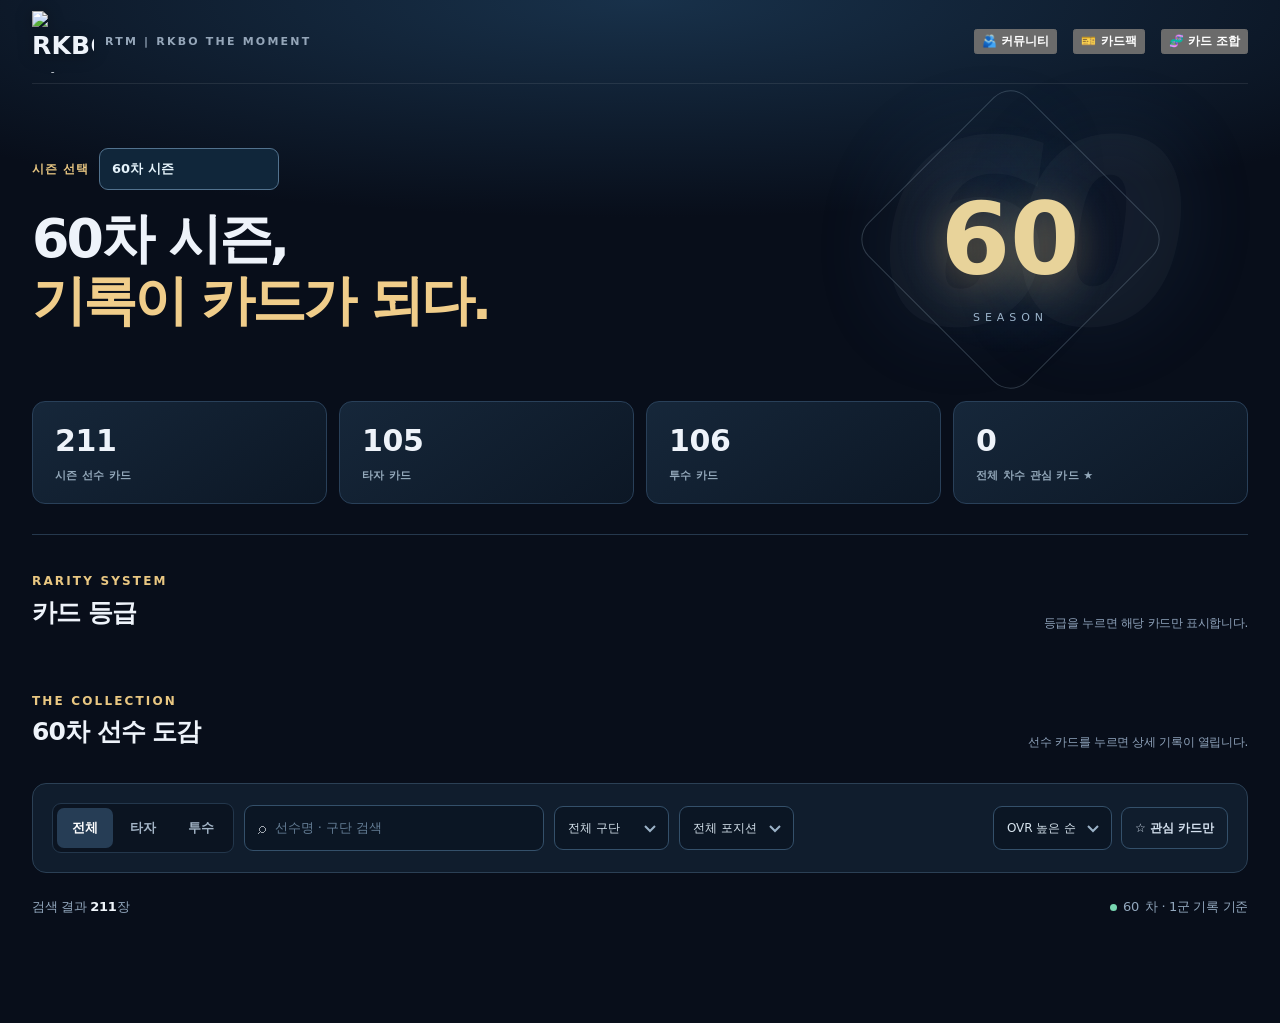
==== commit 0e325a5f: "fix(RTM): correct stamina, cross-season favorites, card exchanges, enhanced combinations & roulette" ====
--- a/index.html
+++ b/index.html
@@ -50,13 +50,13 @@
 <link rel="stylesheet" href="./rkbo-community.css?v=20261101-alert-close-v2" />
 <link rel="stylesheet" href="./rkbo-peer-friendlies.css?v=peer-v1-20261027b" />
 <link rel="stylesheet" href="./rkbo-league.css?v=league-roulettefix-20261027" />
-<link rel="stylesheet" href="./rkbo-pack-cinematic-ultra.css?v=rtm-20261104-ultra-hidpi-v2" />
+<link rel="stylesheet" href="./rkbo-pack-cinematic-ultra.css?v=rtm-20261104-alpha-hdback-v3" />
 </head>
 <body>
 <div class="site">
 <header class="nav"><a href="#" class="brand" aria-label="RTM | RKBO THE MOMENT 첫 화면"><img class="archive-brand-logo" src="./assets/rkbo-archive-logo.webp" alt="RKBO 리그 로고"><span class="brand-sub">RTM | RKBO THE MOMENT</span></a><div class="nav-right"></div></header>
 <section class="hero"><div><div class="season-picker-row"><label for="season-select" class="season-select-label">시즌 선택</label><select id="season-select" class="season-select" aria-label="시즌 선택"><option value="60">60차 시즌</option></select><span id="season-loading" class="season-loading" aria-live="polite"></span></div><h1><span id="hero-season-number">60</span>차 시즌,<br><em>기록이 카드가 되다.</em></h1></div><div class="hero-right"><div class="giant60" id="hero-background-season">60</div><div class="hero-emblem" data-season="60"></div></div></section>
-<section class="stats-head" aria-label="시즌 개요"><div class="kpi"><div class="number" id="all-count">211</div><div class="label">시즌 선수 카드</div></div><div class="kpi"><div class="number" id="bat-count">105</div><div class="label">타자 카드</div></div><div class="kpi"><div class="number" id="pit-count">106</div><div class="label">투수 카드</div></div><div class="kpi"><div class="number" id="fav-count">0</div><div class="label">내 관심 카드 ★</div></div></section>
+<section class="stats-head" aria-label="시즌 개요"><div class="kpi"><div class="number" id="all-count">211</div><div class="label">시즌 선수 카드</div></div><div class="kpi"><div class="number" id="bat-count">105</div><div class="label">타자 카드</div></div><div class="kpi"><div class="number" id="pit-count">106</div><div class="label">투수 카드</div></div><div class="kpi"><div class="number" id="fav-count">0</div><div class="label">전체 차수 관심 카드 ★</div></div></section>
 <hr class="divider">
 <section aria-label="카드 등급"><div class="section-h"><div><div class="eyebrow">RARITY SYSTEM</div><h2>카드 등급</h2></div><p>등급을 누르면 해당 카드만 표시합니다.</p></div><div class="tiers" id="tiers"></div></section>
 <section aria-label="선수 카드 도감"><div class="section-h"><div><div class="eyebrow">THE COLLECTION</div><h2><span id="collection-season-number">60</span>차 선수 도감</h2></div><p>선수 카드를 누르면 상세 기록이 열립니다.</p></div>
@@ -67,7 +67,7 @@
 <div class="dialog-bg" id="modal" role="presentation" hidden><div class="dialog" role="dialog" aria-modal="true" aria-label="선수 상세 기록" id="dialog"><div id="modal-body"></div></div></div>
 <script src="./vendor/jszip.min.js"></script>
 <script src="./rkbo_xls_biff.js"></script>
-<script src="./rkbo-season-engine.js"></script>
+<script src="./rkbo-season-engine.js?v=20261104-stamina-workload"></script>
 <script src="./rkbo-role-rules.js?v=cp-20261025"></script>
 <script src="./team-branding.js?v=season43"></script>
 <script src="./enhancements.js?v=trt-20261031"></script>
@@ -87,6 +87,7 @@
 let roster=JSON.parse(document.getElementById('data').textContent).filter(isCardEligible);
 await window.RKBONameMap.apply(roster,document.getElementById('data'));
 window.RKBOTeamBrand.decorate(roster);
+window.RKBOSeasonEngine.applyStamina(roster);
 const baseRoster60=roster.slice();
 await window.RKBOCardSpecials.load();
 roster=window.RKBOCardSpecials.addTo(roster,60);
@@ -113,7 +114,7 @@
 window.RKBOCardView={render:card};
 function matches(){let lst=roster.filter(p=>(S.kind==='전체'||p.type===S.kind)&&(S.team==='전체'||p.team===S.team)&&(S.pos==='전체'||p.pos===S.pos)&&(S.grade==='전체'||p.grade===S.grade)&&(!S.favOnly||fav.has(p.id))&&(!S.query||((p.name+' '+(p.historicalEnglishName||'')+' '+(p.englishName||'')+' '+(p.rawName||'')+' '+p.teamLabel+' '+p.team+' '+p.pos).toLocaleLowerCase()).includes(S.query.toLocaleLowerCase())));
 lst.sort((a,b)=>S.sort==='low'?a.ovr-b.ovr||a.name.localeCompare(b.name,'ko'):S.sort==='name'?a.name.localeCompare(b.name,'ko'):S.sort==='grade'?grades[b.grade].rank-grades[a.grade].rank||b.ovr-a.ovr:b.ovr-a.ovr||a.name.localeCompare(b.name,'ko'));return lst}
-function draw(){renderTiers();q('all-count').textContent=roster.length;q('bat-count').textContent=roster.filter(p=>p.type==='타자').length;q('pit-count').textContent=roster.filter(p=>p.type==='투수').length;q('fav-count').textContent=roster.filter(p=>fav.has(p.id)).length;const m=matches();q('result-count').textContent=m.length;q('filter-label').textContent=S.grade==='전체'?'':`· ${gradeLabel(S.grade)}`;q('cards').innerHTML=m.length?m.slice(0,S.limit).map(card).join(''):'<div class="empty" style="grid-column:1/-1">선택한 조건의 선수가 없습니다.<br>검색어나 필터를 바꿔 주세요.</div>';q('show-more').hidden=m.length<=S.limit;q('show-more').textContent=`카드 더 보기 (${Math.min(S.limit,m.length)} / ${m.length}) ↓`;q('fav-only').classList.toggle('active',S.favOnly);q('fav-only').textContent=S.favOnly?'★ 관심 카드만':'☆ 관심 카드만';document.querySelectorAll('[data-tab]').forEach(b=>b.classList.toggle('active',b.dataset.tab===S.kind))}
+function draw(){renderTiers();q('all-count').textContent=roster.length;q('bat-count').textContent=roster.filter(p=>p.type==='타자').length;q('pit-count').textContent=roster.filter(p=>p.type==='투수').length;q('fav-count').textContent=fav.size;q('fav-count').title='전체 차수 '+fav.size+'장 · 현재 '+activeSeason+'차 '+roster.filter(p=>fav.has(p.id)).length+'장';const m=matches();q('result-count').textContent=m.length;q('filter-label').textContent=S.grade==='전체'?'':`· ${gradeLabel(S.grade)}`;q('cards').innerHTML=m.length?m.slice(0,S.limit).map(card).join(''):'<div class="empty" style="grid-column:1/-1">선택한 조건의 선수가 없습니다.<br>검색어나 필터를 바꿔 주세요.</div>';q('show-more').hidden=m.length<=S.limit;q('show-more').textContent=`카드 더 보기 (${Math.min(S.limit,m.length)} / ${m.length}) ↓`;q('fav-only').classList.toggle('active',S.favOnly);q('fav-only').textContent=S.favOnly?'★ 관심 카드만':'☆ 관심 카드만';document.querySelectorAll('[data-tab]').forEach(b=>b.classList.toggle('active',b.dataset.tab===S.kind))}
 function rebuildTeams(){
  const select=q('team'),current=S.team;
  const groups=[...new Set(roster.map(p=>p.team))].sort((a,b)=>a.localeCompare(b));
@@ -225,6 +226,7 @@
    players=validateSeasonCards(incoming,n);
    await window.RKBONameMap.apply(players,null);
    window.RKBOTeamBrand.decorate(players);
+   window.RKBOSeasonEngine.applyStamina(players);
    players=window.RKBOCardSpecials.addTo(players,n);
    seasonCache.set(n,players);
   }
@@ -278,13 +280,13 @@
 <script src="./rkbo-doors-hd.js?v=20261031-hddoors1"></script>
 <script src="./rkbo-stadium-hd.js?v=20261031-hd1"></script>
 <script src="./rkbo-pack-cinematic.js?v=20261104-preserved-gate-v1"></script>
-<script src="./rkbo-pack-cinematic-ultra.js?v=rtm-20261104-ultra-hidpi-v2"></script>
-<script src="./rkbo-card-packs.js?v=rtm-20261104-ultra-hidpi-v2"></script>
-<script src="./rkbo-combination.js?v=rtm-20261031-1"></script>
+<script src="./rkbo-pack-cinematic-ultra.js?v=rtm-20261104-alpha-hdback-v3"></script>
+<script src="./rkbo-card-packs.js?v=rtm-20261104-ultra-default-v4"></script>
+<script src="./rkbo-combination.js?v=20261104-enhanced-random"></script>
 <script src="./rkbo-club.js?v=trt-20261031"></script>
 <script src="./rkbo-archive-collection.js?v=trt-20261031"></script>
 <script src="./rkbo-draft.js?v=season-select-20261027b"></script>
-<script src="./rkbo-community.js?v=20261101-trade-repeat-and-scroll"></script>
+<script src="./rkbo-community.js?v=20261104-trade-any-owned"></script>
 <script src="./rkbo-chat-dock.js?v=20261101-no-private-chat-alert"></script>
 <script src="./rkbo-activity.js?v=20261101-alert-close-v2"></script>
 <script src="./rkbo-peer-friendlies.js?v=trt-20261031"></script>
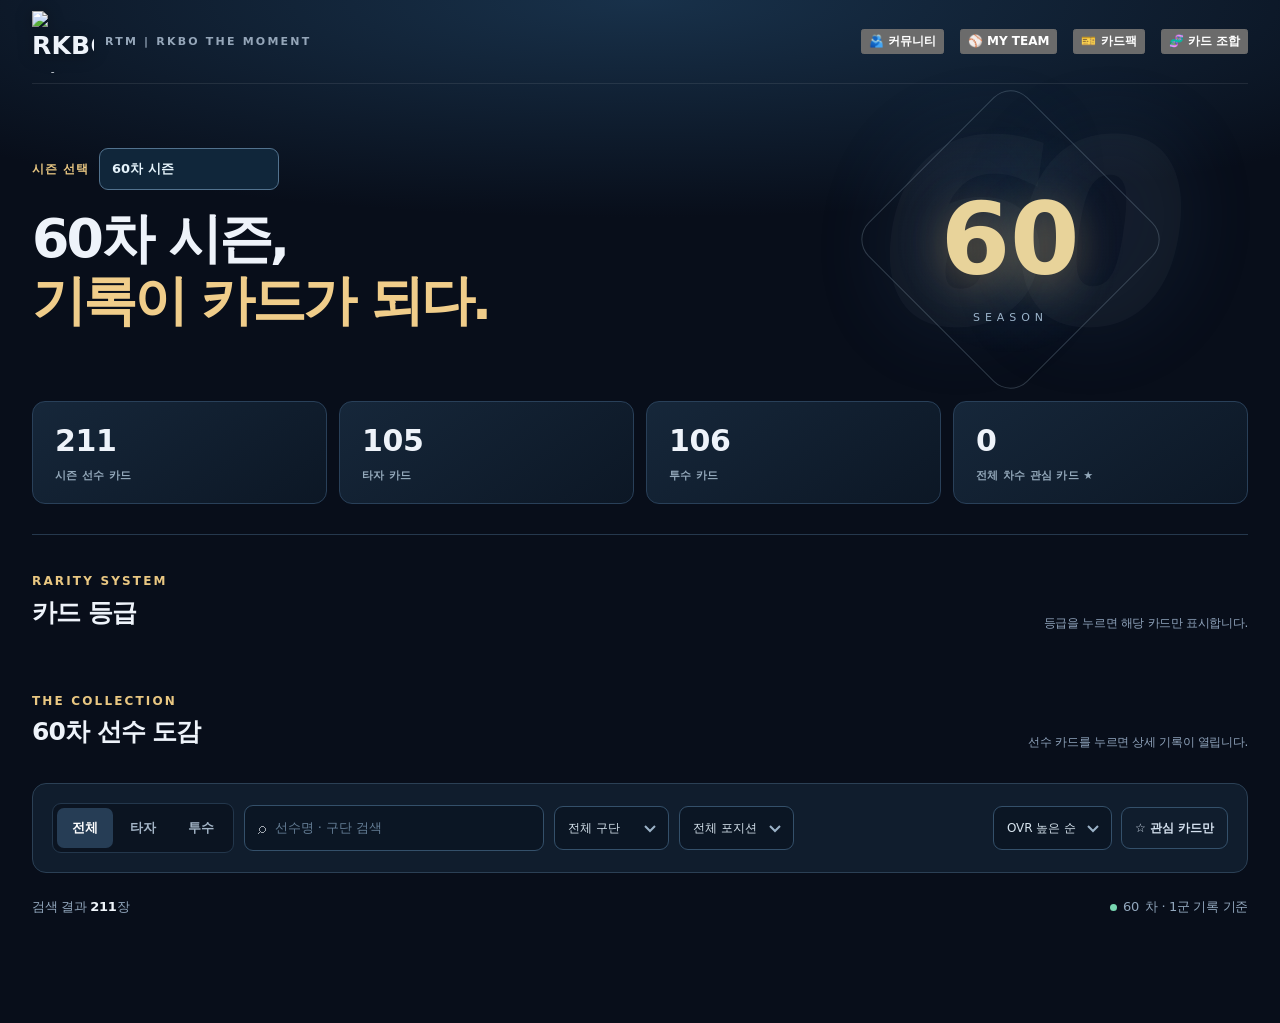
==== commit 686e6fc6: "deploy(RTM): enable MY TEAM card trade warnings and repair UI" ====
--- a/index.html
+++ b/index.html
@@ -281,12 +281,12 @@
 <script src="./rkbo-stadium-hd.js?v=20261031-hd1"></script>
 <script src="./rkbo-pack-cinematic.js?v=20261104-preserved-gate-v1"></script>
 <script src="./rkbo-pack-cinematic-ultra.js?v=rtm-20261104-alpha-hdback-v3"></script>
-<script src="./rkbo-card-packs.js?v=rtm-20261104-ultra-default-v4"></script>
+<script src="./rkbo-card-packs.js?v=rtm-20261104-stamina-workload-v5"></script>
 <script src="./rkbo-combination.js?v=20261104-enhanced-random"></script>
-<script src="./rkbo-club.js?v=trt-20261031"></script>
+<script src="./rkbo-club.js?v=20261104-trade-roster-repair"></script>
 <script src="./rkbo-archive-collection.js?v=trt-20261031"></script>
 <script src="./rkbo-draft.js?v=season-select-20261027b"></script>
-<script src="./rkbo-community.js?v=20261104-trade-any-owned"></script>
+<script src="./rkbo-community.js?v=20261104-trade-team-warning"></script>
 <script src="./rkbo-chat-dock.js?v=20261101-no-private-chat-alert"></script>
 <script src="./rkbo-activity.js?v=20261101-alert-close-v2"></script>
 <script src="./rkbo-peer-friendlies.js?v=trt-20261031"></script>
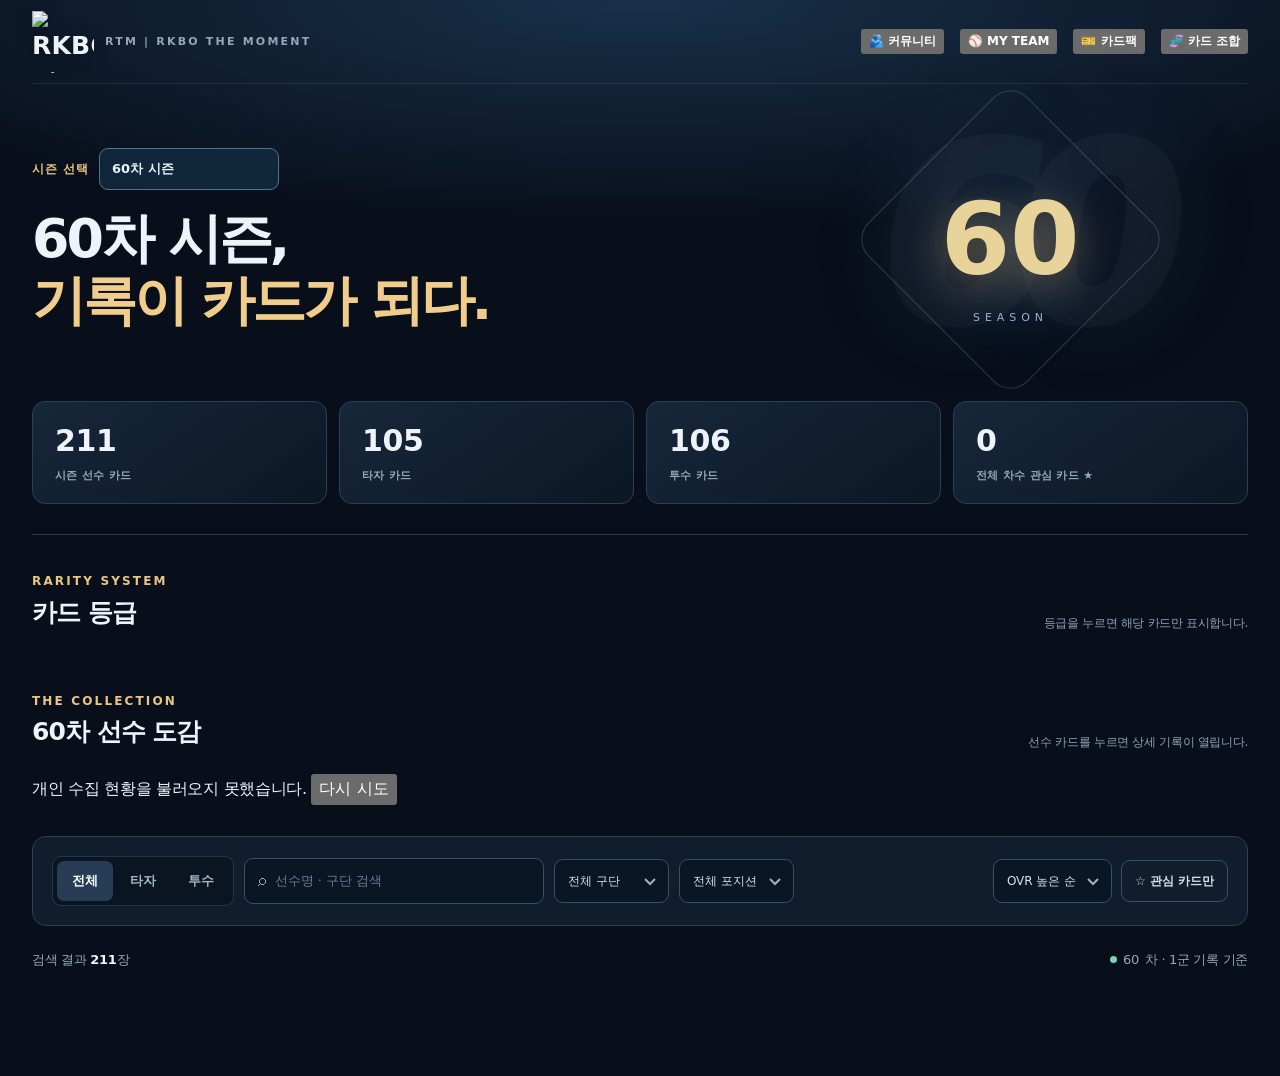
==== commit 3d800482: "fix(RTM): preserve permanent gold/prism unlocks when cards are consumed and reacquired" ====
--- a/index.html
+++ b/index.html
@@ -79,7 +79,7 @@
 <script src="./card-export.js?v=award-specific-photos-20261026"></script>
 <script src="./player-name-map.js?v=manual-name-20261025"></script>
 <script src="./rkbo-special-cards.js?v=pack-sync-20261026"></script>
-<script id="data" type="application/json">[{"id":"60-DOO-타-001","season":60,"team":"DOO","teamLabel":"두산 베어스","name":"Ji-Hoon Choi","rawName":"Choi , Ji-Hoon","type":"타자","pos":"CF","stats":{"G":151,"Avg":0.353,"Obp":0.441,"Slg":0.647,"Ab":479,"H":169,"2B":31,"3B":1,"Hr":36,"R":93,"Rbi":119,"BB":71,"K":53,"Sb":1,"Cs":1},"sample":479,"indicators":{"AVG":0.353,"ISO":0.294,"HR_AB":0.07515657620041753,"BB_ABBB":0.1290909090909091,"K_ABBB":0.09636363636363636,"ATT_AB":0.0041753653444676405,"TRI_AB":0.0020876826722338203,"SB_PCT":0.5,"SB_ATT":2},"ratings":{"정확":94,"파워":96,"선구":88,"주루":63,"수비":93},"unavailable":["실제 달리기 속도"],"derived":{"OPS":1.088,"ISO":0.294,"HR/AB":0.0752,"BB/(AB+BB)":0.1291,"K/(AB+BB)":0.0964,"도루성공률":0.5},"skillIndex":90.7,"ovr":95,"grade":"다이아몬드","rank":2,"fieldPositions":[{"POS":"CF","G":107,"INN":946,"PO":367,"A":3,"DP":0,"E":3,"FA":0.992,"PB":0,"SB":0,"CS":0,"SB_PCT":0,"TC":373,"CHANCES":373,"RF":0.391}],"fieldSource":"60차 최종 수비 기록 (data/season60-fielding.tsv)","fieldPrimary":{"POS":"CF","G":107,"INN":946,"PO":367,"A":3,"DP":0,"E":3,"FA":0.992,"PB":0,"SB":0,"CS":0,"SB_PCT":0,"TC":373,"CHANCES":373,"RF":0.391},"fieldScoreSource":"60차 최종 수비 v1 · 포지션군 실책률 83% / 수비 처리량 17%","fieldRating":93,"sampleRatio":1,"potentialOVR":95.3,"ovrNoCap":95,"gradeCap":99,"ovrLogic":{"표본비율":1,"등급상한OVR":99,"상한전OVR":95,"기량지표":95.3},"fieldGames":107,"fieldRaw":{"POS":"CF","G":107,"INN":946,"PO":367,"A":3,"DP":0,"E":3,"FA":0.992,"PB":0,"SB":0,"CS":0,"SB_PCT":0,"TC":373,"CHANCES":373,"RF":0.391},"fieldScoreDetails":{"peerGroup":"OF","adjustedErrorRate":0.02006,"rangePerNine":3.5201,"errorPercentile":0.95,"rangePercentile":0.6833,"reliability":1}},{"id":"60-DOO-타-002","season":60,"team":"DOO","teamLabel":"두산 베어스","name":"Sik Chun","rawName":"Chun , Sik","type":"타자","pos":"2B","stats":{"G":55,"Avg":0.266,"Obp":0.317,"Slg":0.341,"Ab":214,"H":57,"2B":10,"3B":0,"Hr":2,"R":22,"Rbi":30,"BB":14,"K":36,"Sb":0,"Cs":0},"sample":214,"indicators":{"AVG":0.266,"ISO":0.075,"HR_AB":0.009345794392523364,"BB_ABBB":0.06140350877192982,"K_ABBB":0.15789473684210525,"ATT_AB":0,"TRI_AB":0,"SB_PCT":0,"SB_ATT":0},"ratings":{"정확":69,"파워":70,"선구":58,"주루":69,"수비":77},"unavailable":["수비 정확도·수비 범위 직접 측정 불가","실제 달리기 속도"],"derived":{"OPS":0.658,"ISO":0.075,"HR/AB":0.0093,"BB/(AB+BB)":0.0614,"K/(AB+BB)":0.1579,"도루성공률":null},"skillIndex":67.26,"ovr":60,"grade":"브론즈","rank":74,"fieldPositions":[{"POS":"2B","G":55,"INN":487,"PO":77,"A":104,"DP":29,"E":5,"FA":0.973,"PB":0,"SB":0,"CS":0,"SB_PCT":0,"TC":186,"CHANCES":186,"RF":0.372}],"fieldSource":"60차 최종 수비 기록 (data/season60-fielding.tsv)","fieldPrimary":{"POS":"2B","G":55,"INN":487,"PO":77,"A":104,"DP":29,"E":5,"FA":0.973,"PB":0,"SB":0,"CS":0,"SB_PCT":0,"TC":186,"CHANCES":186,"RF":0.372},"fieldScoreSource":"60차 최종 수비 v1 · 포지션군 실책률 83% / 수비 처리량 17%","fieldRating":77,"sampleRatio":0.486,"potentialOVR":65.8,"ovrNoCap":60,"gradeCap":83,"ovrLogic":{"표본비율":0.486,"등급상한OVR":83,"상한전OVR":60,"기량지표":65.8},"fieldGames":55,"fieldRaw":{"POS":"2B","G":55,"INN":487,"PO":77,"A":104,"DP":29,"E":5,"FA":0.973,"PB":0,"SB":0,"CS":0,"SB_PCT":0,"TC":186,"CHANCES":186,"RF":0.372},"fieldScoreDetails":{"peerGroup":"MI","adjustedErrorRate":0.03053,"rangePerNine":3.345,"errorPercentile":0.5682,"rangePercentile":0.7955,"reliability":0.8117}},{"id":"60-DOO-타-003","season":60,"team":"DOO","teamLabel":"두산 베어스","name":"dy Cin","rawName":"Cin , dy","type":"타자","pos":"RF","stats":{"G":130,"Avg":0.283,"Obp":0.355,"Slg":0.34,"Ab":494,"H":140,"2B":13,"3B":3,"Hr":3,"R":71,"Rbi":53,"BB":52,"K":59,"Sb":1,"Cs":3},"sample":494,"indicators":{"AVG":0.283,"ISO":0.057,"HR_AB":0.006072874493927126,"BB_ABBB":0.09523809523809523,"K_ABBB":0.10805860805860806,"ATT_AB":0.008097165991902834,"TRI_AB":0.006072874493927126,"SB_PCT":0.25,"SB_ATT":4},"ratings":{"정확":77,"파워":59,"선구":71,"주루":70,"수비":70},"unavailable":["수비 정확도·수비 범위 직접 측정 불가","실제 달리기 속도"],"derived":{"OPS":0.695,"ISO":0.057,"HR/AB":0.0061,"BB/(AB+BB)":0.0952,"K/(AB+BB)":0.1081,"도루성공률":0.25},"skillIndex":69.06,"ovr":70,"grade":"실버","rank":47,"fieldPositions":[{"POS":"RF","G":130,"INN":1129,"PO":390,"A":7,"DP":0,"E":23,"FA":0.945,"PB":0,"SB":0,"CS":0,"SB_PCT":0,"TC":420,"CHANCES":420,"RF":0.352}],"fieldSource":"60차 최종 수비 기록 (data/season60-fielding.tsv)","fieldPrimary":{"POS":"RF","G":130,"INN":1129,"PO":390,"A":7,"DP":0,"E":23,"FA":0.945,"PB":0,"SB":0,"CS":0,"SB_PCT":0,"TC":420,"CHANCES":420,"RF":0.352},"fieldScoreSource":"60차 최종 수비 v1 · 포지션군 실책률 83% / 수비 처리량 17%","fieldRating":70,"sampleRatio":1,"potentialOVR":69.7,"ovrNoCap":70,"gradeCap":99,"ovrLogic":{"표본비율":1,"등급상한OVR":99,"상한전OVR":70,"기량지표":69.7},"fieldGames":130,"fieldRaw":{"POS":"RF","G":130,"INN":1129,"PO":390,"A":7,"DP":0,"E":23,"FA":0.945,"PB":0,"SB":0,"CS":0,"SB_PCT":0,"TC":420,"CHANCES":420,"RF":0.352},"fieldScoreDetails":{"peerGroup":"OF","adjustedErrorRate":0.05409,"rangePerNine":3.1647,"errorPercentile":0.3833,"rangePercentile":0.6167,"reliability":1}},{"id":"60-DOO-타-005","season":60,"team":"DOO","teamLabel":"두산 베어스","name":"Park Jihyun DOOSAN","rawName":"DOOSAN , Park Jihyun","type":"타자","pos":"1B","stats":{"G":72,"Avg":0.29,"Obp":0.38,"Slg":0.475,"Ab":276,"H":80,"2B":10,"3B":1,"Hr":13,"R":54,"Rbi":61,"BB":38,"K":45,"Sb":1,"Cs":2},"sample":276,"indicators":{"AVG":0.29,"ISO":0.185,"HR_AB":0.04710144927536232,"BB_ABBB":0.12101910828025478,"K_ABBB":0.14331210191082802,"ATT_AB":0.010869565217391304,"TRI_AB":0.0036231884057971015,"SB_PCT":0.3333333333333333,"SB_ATT":3},"ratings":{"정확":76,"파워":86,"선구":79,"주루":74,"수비":69},"unavailable":["수비 정확도·수비 범위 직접 측정 불가","실제 달리기 속도"],"derived":{"OPS":0.855,"ISO":0.185,"HR/AB":0.0471,"BB/(AB+BB)":0.121,"K/(AB+BB)":0.1433,"도루성공률":0.333},"skillIndex":79.21,"ovr":74,"grade":"실버","rank":39,"fieldPositions":[{"POS":"1B","G":45,"INN":402,"PO":398,"A":2,"DP":33,"E":12,"FA":0.971,"PB":0,"SB":0,"CS":0,"SB_PCT":0,"TC":412,"CHANCES":412,"RF":0.995}],"fieldSource":"60차 최종 수비 기록 (data/season60-fielding.tsv)","fieldPrimary":{"POS":"1B","G":45,"INN":402,"PO":398,"A":2,"DP":33,"E":12,"FA":0.971,"PB":0,"SB":0,"CS":0,"SB_PCT":0,"TC":412,"CHANCES":412,"RF":0.995},"fieldScoreSource":"60차 최종 수비 v1 · 포지션군 실책률 83% / 수비 처리량 17%","fieldRating":69,"sampleRatio":0.627,"potentialOVR":84.1,"ovrNoCap":74,"gradeCap":83,"ovrLogic":{"표본비율":0.627,"등급상한OVR":83,"상한전OVR":74,"기량지표":84.1},"fieldGames":45,"fieldRaw":{"POS":"1B","G":45,"INN":402,"PO":398,"A":2,"DP":33,"E":12,"FA":0.971,"PB":0,"SB":0,"CS":0,"SB_PCT":0,"TC":412,"CHANCES":412,"RF":0.995},"fieldScoreDetails":{"peerGroup":"1B","adjustedErrorRate":0.02656,"rangePerNine":8.9552,"errorPercentile":0.2778,"rangePercentile":0.8333,"reliability":0.67}},{"id":"60-DOO-타-007","season":60,"team":"DOO","teamLabel":"두산 베어스","name":"Miho Guk","rawName":"Guk , Miho","type":"타자","pos":"LF","stats":{"G":148,"Avg":0.296,"Obp":0.37,"Slg":0.438,"Ab":609,"H":180,"2B":28,"3B":1,"Hr":19,"R":117,"Rbi":99,"BB":68,"K":71,"Sb":0,"Cs":4},"sample":609,"indicators":{"AVG":0.296,"ISO":0.142,"HR_AB":0.031198686371100164,"BB_ABBB":0.10044313146233383,"K_ABBB":0.10487444608567208,"ATT_AB":0.006568144499178982,"TRI_AB":0.0016420361247947454,"SB_PCT":0,"SB_ATT":4},"ratings":{"정확":83,"파워":81,"선구":73,"주루":58,"수비":90},"unavailable":["수비 정확도·수비 범위 직접 측정 불가","실제 달리기 속도"],"derived":{"OPS":0.808,"ISO":0.142,"HR/AB":0.0312,"BB/(AB+BB)":0.1004,"K/(AB+BB)":0.1049,"도루성공률":0},"skillIndex":78.5,"ovr":83,"grade":"골드","rank":22,"fieldPositions":[{"POS":"LF","G":148,"INN":1307,"PO":442,"A":3,"DP":0,"E":7,"FA":0.985,"PB":0,"SB":0,"CS":0,"SB_PCT":0,"TC":452,"CHANCES":452,"RF":0.34}],"fieldSource":"60차 최종 수비 기록 (data/season60-fielding.tsv)","fieldPrimary":{"POS":"LF","G":148,"INN":1307,"PO":442,"A":3,"DP":0,"E":7,"FA":0.985,"PB":0,"SB":0,"CS":0,"SB_PCT":0,"TC":452,"CHANCES":452,"RF":0.34},"fieldScoreSource":"60차 최종 수비 v1 · 포지션군 실책률 83% / 수비 처리량 17%","fieldRating":90,"sampleRatio":1,"potentialOVR":83.2,"ovrNoCap":83,"gradeCap":99,"ovrLogic":{"표본비율":1,"등급상한OVR":99,"상한전OVR":83,"기량지표":83.2},"fieldGames":148,"fieldRaw":{"POS":"LF","G":148,"INN":1307,"PO":442,"A":3,"DP":0,"E":7,"FA":0.985,"PB":0,"SB":0,"CS":0,"SB_PCT":0,"TC":452,"CHANCES":452,"RF":0.34},"fieldScoreDetails":{"peerGroup":"OF","adjustedErrorRate":0.02414,"rangePerNine":3.0643,"errorPercentile":0.9167,"rangePercentile":0.45,"reliability":1}},{"id":"60-DOO-타-009","season":60,"team":"DOO","teamLabel":"두산 베어스","name":"Miku Hatsune","rawName":"Hatsune , Miku","type":"타자","pos":"SS","stats":{"G":144,"Avg":0.292,"Obp":0.359,"Slg":0.339,"Ab":590,"H":172,"2B":14,"3B":4,"Hr":2,"R":97,"Rbi":65,"BB":58,"K":68,"Sb":1,"Cs":4},"sample":590,"indicators":{"AVG":0.292,"ISO":0.047,"HR_AB":0.003389830508474576,"BB_ABBB":0.08950617283950617,"K_ABBB":0.10493827160493827,"ATT_AB":0.00847457627118644,"TRI_AB":0.006779661016949152,"SB_PCT":0.2,"SB_ATT":5},"ratings":{"정확":82,"파워":56,"선구":67,"주루":68,"수비":56},"unavailable":["수비 정확도·수비 범위 직접 측정 불가","실제 달리기 속도"],"derived":{"OPS":0.698,"ISO":0.047,"HR/AB":0.0034,"BB/(AB+BB)":0.0895,"K/(AB+BB)":0.1049,"도루성공률":0.2},"skillIndex":67.81,"ovr":67,"grade":"실버","rank":56,"fieldPositions":[{"POS":"SS","G":144,"INN":1284,"PO":152,"A":282,"DP":53,"E":39,"FA":0.918,"PB":0,"SB":0,"CS":0,"SB_PCT":0,"TC":473,"CHANCES":473,"RF":0.338}],"fieldSource":"60차 최종 수비 기록 (data/season60-fielding.tsv)","fieldPrimary":{"POS":"SS","G":144,"INN":1284,"PO":152,"A":282,"DP":53,"E":39,"FA":0.918,"PB":0,"SB":0,"CS":0,"SB_PCT":0,"TC":473,"CHANCES":473,"RF":0.338},"fieldScoreSource":"60차 최종 수비 v1 · 포지션군 실책률 83% / 수비 처리량 17%","fieldRating":56,"sampleRatio":1,"potentialOVR":66.6,"ovrNoCap":67,"gradeCap":99,"ovrLogic":{"표본비율":1,"등급상한OVR":99,"상한전OVR":67,"기량지표":66.6},"fieldGames":144,"fieldRaw":{"POS":"SS","G":144,"INN":1284,"PO":152,"A":282,"DP":53,"E":39,"FA":0.918,"PB":0,"SB":0,"CS":0,"SB_PCT":0,"TC":473,"CHANCES":473,"RF":0.338},"fieldScoreDetails":{"peerGroup":"MI","adjustedErrorRate":0.0717,"rangePerNine":3.0421,"errorPercentile":0.0227,"rangePercentile":0.6591,"reliability":1}},{"id":"60-DOO-타-010","season":60,"team":"DOO","teamLabel":"두산 베어스","name":"DFM Huz","rawName":"Huz , DFM","type":"타자","pos":"C","stats":{"G":143,"Avg":0.273,"Obp":0.37,"Slg":0.328,"Ab":494,"H":135,"2B":19,"3B":1,"Hr":2,"R":83,"Rbi":70,"BB":68,"K":57,"Sb":2,"Cs":0},"sample":494,"indicators":{"AVG":0.273,"ISO":0.055,"HR_AB":0.004048582995951417,"BB_ABBB":0.12099644128113879,"K_ABBB":0.10142348754448399,"ATT_AB":0.004048582995951417,"TRI_AB":0.0020242914979757085,"SB_PCT":1,"SB_ATT":2},"ratings":{"정확":77,"파워":58,"선구":84,"주루":66,"수비":71},"unavailable":["수비 정확도·수비 범위 직접 측정 불가","실제 달리기 속도"],"derived":{"OPS":0.698,"ISO":0.055,"HR/AB":0.004,"BB/(AB+BB)":0.121,"K/(AB+BB)":0.1014,"도루성공률":1},"skillIndex":71.48,"ovr":74,"grade":"실버","rank":39,"fieldPositions":[{"POS":"C","G":143,"INN":1240,"PO":706,"A":94,"DP":11,"E":6,"FA":0.993,"PB":16,"SB":88,"CS":66,"SB_PCT":0.571,"TC":806,"CHANCES":806,"RF":0.645}],"fieldSource":"60차 최종 수비 기록 (data/season60-fielding.tsv)","fieldPrimary":{"POS":"C","G":143,"INN":1240,"PO":706,"A":94,"DP":11,"E":6,"FA":0.993,"PB":16,"SB":88,"CS":66,"SB_PCT":0.571,"TC":806,"CHANCES":806,"RF":0.645},"fieldScoreSource":"60차 최종 수비 v1 · 포지션군 실책률 83% / 수비 처리량 17%","fieldRating":71,"sampleRatio":1,"potentialOVR":74.3,"ovrNoCap":74,"gradeCap":99,"ovrLogic":{"표본비율":1,"등급상한OVR":99,"상한전OVR":74,"기량지표":74.3},"fieldGames":143,"fieldRaw":{"POS":"C","G":143,"INN":1240,"PO":706,"A":94,"DP":11,"E":6,"FA":0.993,"PB":16,"SB":88,"CS":66,"SB_PCT":0.571,"TC":806,"CHANCES":806,"RF":0.645},"fieldScoreDetails":{"peerGroup":"C","adjustedErrorRate":0.00756,"rangePerNine":5.8065,"errorPercentile":0.5,"rangePercentile":0.1364,"reliability":1}},{"id":"60-DOO-타-011","season":60,"team":"DOO","teamLabel":"두산 베어스","name":"Do-Yeong Kim","rawName":"Kim , Do-Yeong","type":"타자","pos":"2B","stats":{"G":124,"Avg":0.239,"Obp":0.305,"Slg":0.346,"Ab":482,"H":115,"2B":19,"3B":0,"Hr":11,"R":75,"Rbi":54,"BB":44,"K":94,"Sb":2,"Cs":1},"sample":482,"indicators":{"AVG":0.239,"ISO":0.107,"HR_AB":0.022821576763485476,"BB_ABBB":0.08365019011406843,"K_ABBB":0.17870722433460076,"ATT_AB":0.006224066390041493,"TRI_AB":0,"SB_PCT":0.6666666666666666,"SB_ATT":3},"ratings":{"정확":58,"파워":75,"선구":58,"주루":65,"수비":69},"unavailable":["수비 정확도·수비 범위 직접 측정 불가","실제 달리기 속도"],"derived":{"OPS":0.651,"ISO":0.107,"HR/AB":0.0228,"BB/(AB+BB)":0.0837,"K/(AB+BB)":0.1787,"도루성공률":0.667},"skillIndex":64.49,"ovr":62,"grade":"브론즈","rank":68,"fieldPositions":[{"POS":"2B","G":110,"INN":935,"PO":108,"A":208,"DP":56,"E":13,"FA":0.96,"PB":0,"SB":0,"CS":0,"SB_PCT":0,"TC":329,"CHANCES":329,"RF":0.338}],"fieldSource":"60차 최종 수비 기록 (data/season60-fielding.tsv)","fieldPrimary":{"POS":"2B","G":110,"INN":935,"PO":108,"A":208,"DP":56,"E":13,"FA":0.96,"PB":0,"SB":0,"CS":0,"SB_PCT":0,"TC":329,"CHANCES":329,"RF":0.338},"fieldScoreSource":"60차 최종 수비 v1 · 포지션군 실책률 83% / 수비 처리량 17%","fieldRating":69,"sampleRatio":1,"potentialOVR":62.4,"ovrNoCap":62,"gradeCap":99,"ovrLogic":{"표본비율":1,"등급상한OVR":99,"상한전OVR":62,"기량지표":62.4},"fieldGames":110,"fieldRaw":{"POS":"2B","G":110,"INN":935,"PO":108,"A":208,"DP":56,"E":13,"FA":0.96,"PB":0,"SB":0,"CS":0,"SB_PCT":0,"TC":329,"CHANCES":329,"RF":0.338},"fieldScoreDetails":{"peerGroup":"MI","adjustedErrorRate":0.03828,"rangePerNine":3.0417,"errorPercentile":0.3409,"rangePercentile":0.6136,"reliability":1}},{"id":"60-DOO-타-012","season":60,"team":"DOO","teamLabel":"두산 베어스","name":"Ju-eun Lee","rawName":"Lee , Ju-eun","type":"타자","pos":"RF","stats":{"G":110,"Avg":0.254,"Obp":0.319,"Slg":0.331,"Ab":417,"H":106,"2B":8,"3B":0,"Hr":8,"R":61,"Rbi":62,"BB":40,"K":73,"Sb":1,"Cs":3},"sample":417,"indicators":{"AVG":0.254,"ISO":0.077,"HR_AB":0.019184652278177457,"BB_ABBB":0.087527352297593,"K_ABBB":0.15973741794310722,"ATT_AB":0.009592326139088728,"TRI_AB":0,"SB_PCT":0.25,"SB_ATT":4},"ratings":{"정확":64,"파워":71,"선구":62,"주루":67,"수비":67},"unavailable":["수비 정확도·수비 범위 직접 측정 불가","실제 달리기 속도"],"derived":{"OPS":0.65,"ISO":0.077,"HR/AB":0.0192,"BB/(AB+BB)":0.0875,"K/(AB+BB)":0.1597,"도루성공률":0.25},"skillIndex":66.13,"ovr":64,"grade":"브론즈","rank":63,"fieldPositions":[{"POS":"RF","G":61,"INN":511,"PO":170,"A":1,"DP":0,"E":11,"FA":0.94,"PB":0,"SB":0,"CS":0,"SB_PCT":0,"TC":182,"CHANCES":182,"RF":0.335}],"fieldSource":"60차 최종 수비 기록 (data/season60-fielding.tsv)","fieldPrimary":{"POS":"RF","G":61,"INN":511,"PO":170,"A":1,"DP":0,"E":11,"FA":0.94,"PB":0,"SB":0,"CS":0,"SB_PCT":0,"TC":182,"CHANCES":182,"RF":0.335},"fieldScoreSource":"60차 최종 수비 v1 · 포지션군 실책률 83% / 수비 처리량 17%","fieldRating":67,"sampleRatio":0.948,"potentialOVR":64.8,"ovrNoCap":64,"gradeCap":99,"ovrLogic":{"표본비율":0.948,"등급상한OVR":99,"상한전OVR":64,"기량지표":64.8},"fieldGames":61,"fieldRaw":{"POS":"RF","G":61,"INN":511,"PO":170,"A":1,"DP":0,"E":11,"FA":0.94,"PB":0,"SB":0,"CS":0,"SB_PCT":0,"TC":182,"CHANCES":182,"RF":0.335},"fieldScoreDetails":{"peerGroup":"OF","adjustedErrorRate":0.0568,"rangePerNine":3.0117,"errorPercentile":0.3167,"rangePercentile":0.4167,"reliability":0.8517}},{"id":"60-DOO-타-013","season":60,"team":"DOO","teamLabel":"두산 베어스","name":"Sang Hyun Park","rawName":"Park , Sang Hyun","type":"타자","pos":"1B","stats":{"G":147,"Avg":0.273,"Obp":0.31,"Slg":0.318,"Ab":582,"H":159,"2B":18,"3B":4,"Hr":0,"R":71,"Rbi":64,"BB":30,"K":56,"Sb":2,"Cs":2},"sample":582,"indicators":{"AVG":0.273,"ISO":0.045,"HR_AB":0,"BB_ABBB":0.049019607843137254,"K_ABBB":0.0915032679738562,"ATT_AB":0.006872852233676976,"TRI_AB":0.006872852233676976,"SB_PCT":0.5,"SB_ATT":4},"ratings":{"정확":79,"파워":52,"선구":60,"주루":69,"수비":63},"unavailable":["수비 정확도·수비 범위 직접 측정 불가","실제 달리기 속도"],"derived":{"OPS":0.628,"ISO":0.045,"HR/AB":0,"BB/(AB+BB)":0.049,"K/(AB+BB)":0.0915,"도루성공률":0.5},"skillIndex":64.5,"ovr":63,"grade":"브론즈","rank":66,"fieldPositions":[{"POS":"1B","G":100,"INN":879,"PO":864,"A":4,"DP":89,"E":27,"FA":0.97,"PB":0,"SB":0,"CS":0,"SB_PCT":0,"TC":895,"CHANCES":895,"RF":0.987}],"fieldSource":"60차 최종 수비 기록 (data/season60-fielding.tsv)","fieldPrimary":{"POS":"1B","G":100,"INN":879,"PO":864,"A":4,"DP":89,"E":27,"FA":0.97,"PB":0,"SB":0,"CS":0,"SB_PCT":0,"TC":895,"CHANCES":895,"RF":0.987},"fieldScoreSource":"60차 최종 수비 v1 · 포지션군 실책률 83% / 수비 처리량 17%","fieldRating":63,"sampleRatio":1,"potentialOVR":62.7,"ovrNoCap":63,"gradeCap":99,"ovrLogic":{"표본비율":1,"등급상한OVR":99,"상한전OVR":63,"기량지표":62.7},"fieldGames":100,"fieldRaw":{"POS":"1B","G":100,"INN":879,"PO":864,"A":4,"DP":89,"E":27,"FA":0.97,"PB":0,"SB":0,"CS":0,"SB_PCT":0,"TC":895,"CHANCES":895,"RF":0.987},"fieldScoreDetails":{"peerGroup":"1B","adjustedErrorRate":0.02866,"rangePerNine":8.8874,"errorPercentile":0.1667,"rangePercentile":0.7222,"reliability":1}},{"id":"60-DOO-타-014","season":60,"team":"DOO","teamLabel":"두산 베어스","name":"ChaeYeon Queen","rawName":"Queen , ChaeYeon","type":"타자","pos":"3B","stats":{"G":148,"Avg":0.31,"Obp":0.372,"Slg":0.371,"Ab":642,"H":199,"2B":29,"3B":2,"Hr":2,"R":106,"Rbi":72,"BB":62,"K":46,"Sb":3,"Cs":3},"sample":642,"indicators":{"AVG":0.31,"ISO":0.061,"HR_AB":0.003115264797507788,"BB_ABBB":0.08806818181818182,"K_ABBB":0.06534090909090909,"ATT_AB":0.009345794392523364,"TRI_AB":0.003115264797507788,"SB_PCT":0.5,"SB_ATT":6},"ratings":{"정확":94,"파워":57,"선구":69,"주루":70,"수비":71},"unavailable":["수비 정확도·수비 범위 직접 측정 불가","실제 달리기 속도"],"derived":{"OPS":0.743,"ISO":0.061,"HR/AB":0.0031,"BB/(AB+BB)":0.0881,"K/(AB+BB)":0.0653,"도루성공률":0.5},"skillIndex":73.48,"ovr":77,"grade":"골드","rank":34,"fieldPositions":[{"POS":"3B","G":148,"INN":1278,"PO":196,"A":235,"DP":25,"E":21,"FA":0.954,"PB":0,"SB":0,"CS":0,"SB_PCT":0,"TC":452,"CHANCES":452,"RF":0.337}],"fieldSource":"60차 최종 수비 기록 (data/season60-fielding.tsv)","fieldPrimary":{"POS":"3B","G":148,"INN":1278,"PO":196,"A":235,"DP":25,"E":21,"FA":0.954,"PB":0,"SB":0,"CS":0,"SB_PCT":0,"TC":452,"CHANCES":452,"RF":0.337},"fieldScoreSource":"60차 최종 수비 v1 · 포지션군 실책률 83% / 수비 처리량 17%","fieldRating":71,"sampleRatio":1,"potentialOVR":76.5,"ovrNoCap":77,"gradeCap":99,"ovrLogic":{"표본비율":1,"등급상한OVR":99,"상한전OVR":77,"기량지표":76.5},"fieldGames":148,"fieldRaw":{"POS":"3B","G":148,"INN":1278,"PO":196,"A":235,"DP":25,"E":21,"FA":0.954,"PB":0,"SB":0,"CS":0,"SB_PCT":0,"TC":452,"CHANCES":452,"RF":0.337},"fieldScoreDetails":{"peerGroup":"3B","adjustedErrorRate":0.04503,"rangePerNine":3.0352,"errorPercentile":0.3889,"rangePercentile":0.7222,"reliability":1}},{"id":"60-DOO-투-001","season":60,"team":"DOO","teamLabel":"두산 베어스","name":"MINAMI DOOSAN","rawName":"DOOSAN , MINAMI","type":"투수","pos":"SP","stats":{"ERA":3.9,"W":9,"L":11,"S":0,"BS":0,"G":33,"GS":33,"CG":2,"SHO":2,"IP":184.7,"K":58,"BB":66,"H":209,"2B":21,"3B":2,"HR":16,"SB":20,"CS":11,"BK":0,"WP":8,"R":111,"ER":80,"Avg":0.274,"Obp":0.332,"Slg":0.37,"IP_outs":554,"IP_real":184.66666666666666},"sample":184.667,"indicators":{"K9":2.8267148014440435,"BB9":3.216606498194946,"H9":10.18592057761733,"HR9":0.7797833935018051,"IP_PER_GS":5.595959595959596,"IP_PER_G":5.595959595959596},"ratings":{"구위":55,"제구":92,"피안타 억제":68,"피홈런 억제":78,"체력":80},"unavailable":["구속","변화구","실제 구위"],"derived":{"K/9":2.83,"BB/9":3.22,"H/9":10.19,"HR/9":0.78,"IP/GS":5.6,"IP/G":5.6},"skillIndex":74.94,"ovr":80,"grade":"골드","rank":38,"eraRating":80,"sampleRatio":1,"potentialOVR":77.7,"ovrNoCap":80,"gradeCap":99,"ovrLogic":{"표본비율":1,"등급상한OVR":99,"상한전OVR":80,"기량지표":77.7}},{"id":"60-DOO-투-002","season":60,"team":"DOO","teamLabel":"두산 베어스","name":"RP DOOSAN","rawName":"DOOSAN , RP","type":"투수","pos":"RP","stats":{"ERA":3.82,"W":3,"L":2,"S":0,"BS":2,"G":26,"GS":0,"CG":0,"SHO":0,"IP":40,"K":9,"BB":18,"H":45,"2B":7,"3B":2,"HR":3,"SB":3,"CS":1,"BK":0,"WP":1,"R":25,"ER":17,"Avg":0.273,"Obp":0.344,"Slg":0.394,"IP_outs":120,"IP_real":40},"sample":40,"indicators":{"K9":2.025,"BB9":4.05,"H9":10.125,"HR9":0.675,"IP_PER_GS":40,"IP_PER_G":1.5384615384615385},"ratings":{"구위":59,"제구":73,"피안타 억제":73,"피홈런 억제":79,"체력":70},"unavailable":["구속","변화구","실제 구위"],"derived":{"K/9":2.02,"BB/9":4.05,"H/9":10.12,"HR/9":0.68,"IP/GS":null,"IP/G":1.54},"skillIndex":73.04,"ovr":73,"grade":"실버","rank":55,"eraRating":81,"sampleRatio":0.889,"potentialOVR":75.3,"ovrNoCap":73,"gradeCap":99,"ovrLogic":{"표본비율":0.889,"등급상한OVR":99,"상한전OVR":73,"기량지표":75.3}},{"id":"60-DOO-투-004","season":60,"team":"DOO","teamLabel":"두산 베어스","name":"Sowon Gfriend","rawName":"Gfriend , Sowon","type":"투수","pos":"RP","stats":{"ERA":4.25,"W":2,"L":2,"S":0,"BS":1,"G":41,"GS":5,"CG":0,"SHO":0,"IP":78.3,"K":27,"BB":32,"H":97,"2B":15,"3B":3,"HR":5,"SB":7,"CS":9,"BK":0,"WP":1,"R":46,"ER":37,"Avg":0.292,"Obp":0.354,"Slg":0.401,"IP_outs":235,"IP_real":78.33333333333333},"sample":78.333,"indicators":{"K9":3.1021276595744682,"BB9":3.6765957446808515,"H9":11.14468085106383,"HR9":0.574468085106383,"IP_PER_GS":15.666666666666666,"IP_PER_G":1.9105691056910568},"ratings":{"구위":63,"제구":83,"피안타 억제":62,"피홈런 억제":84,"체력":86},"unavailable":["구속","변화구","실제 구위"],"derived":{"K/9":3.1,"BB/9":3.68,"H/9":11.14,"HR/9":0.57,"IP/GS":15.67,"IP/G":1.91},"skillIndex":75.13,"ovr":78,"grade":"골드","rank":41,"eraRating":79,"sampleRatio":1,"potentialOVR":78.4,"ovrNoCap":78,"gradeCap":99,"ovrLogic":{"표본비율":1,"등급상한OVR":99,"상한전OVR":78,"기량지표":78.4}},{"id":"60-DOO-투-005","season":60,"team":"DOO","teamLabel":"두산 베어스","name":"Rain Heavy","rawName":"Heavy , Rain","type":"투수","pos":"SP","stats":{"ERA":4.81,"W":8,"L":11,"S":0,"BS":0,"G":32,"GS":32,"CG":1,"SHO":0,"IP":161,"K":52,"BB":62,"H":184,"2B":27,"3B":3,"HR":16,"SB":9,"CS":12,"BK":0,"WP":5,"R":110,"ER":86,"Avg":0.276,"Obp":0.337,"Slg":0.397,"IP_outs":483,"IP_real":161},"sample":161,"indicators":{"K9":2.906832298136646,"BB9":3.4658385093167703,"H9":10.285714285714286,"HR9":0.8944099378881988,"IP_PER_GS":5.03125,"IP_PER_G":5.03125},"ratings":{"구위":57,"제구":89,"피안타 억제":67,"피홈런 억제":74,"체력":59},"unavailable":["구속","변화구","실제 구위"],"derived":{"K/9":2.91,"BB/9":3.47,"H/9":10.29,"HR/9":0.89,"IP/GS":5.03,"IP/G":5.03},"skillIndex":69.47,"ovr":71,"grade":"실버","rank":60,"eraRating":72,"sampleRatio":1,"potentialOVR":69.7,"ovrNoCap":71,"gradeCap":99,"ovrLogic":{"표본비율":1,"등급상한OVR":99,"상한전OVR":71,"기량지표":69.7}},{"id":"60-DOO-투-006","season":60,"team":"DOO","teamLabel":"두산 베어스","name":"Ging Honey","rawName":"Honey , Ging","type":"투수","pos":"RP","stats":{"ERA":4.35,"W":4,"L":4,"S":2,"BS":5,"G":56,"GS":0,"CG":0,"SHO":0,"IP":97.3,"K":34,"BB":44,"H":106,"2B":18,"3B":1,"HR":7,"SB":5,"CS":4,"BK":0,"WP":6,"R":58,"ER":47,"Avg":0.266,"Obp":0.339,"Slg":0.369,"IP_outs":292,"IP_real":97.33333333333333},"sample":97.333,"indicators":{"K9":3.1438356164383565,"BB9":4.068493150684931,"H9":9.801369863013699,"HR9":0.6472602739726028,"IP_PER_GS":97.33333333333333,"IP_PER_G":1.738095238095238},"ratings":{"구위":62,"제구":73,"피안타 억제":74,"피홈런 억제":82,"체력":80},"unavailable":["구속","변화구","실제 구위"],"derived":{"K/9":3.14,"BB/9":4.07,"H/9":9.8,"HR/9":0.65,"IP/GS":null,"IP/G":1.74},"skillIndex":74.09,"ovr":77,"grade":"골드","rank":43,"eraRating":77,"sampleRatio":1,"potentialOVR":77,"ovrNoCap":77,"gradeCap":99,"ovrLogic":{"표본비율":1,"등급상한OVR":99,"상한전OVR":77,"기량지표":77}},{"id":"60-DOO-투-007","season":60,"team":"DOO","teamLabel":"두산 베어스","name":"Ing Ing","rawName":"Ing , Ing","type":"투수","pos":"SP","stats":{"ERA":6.2,"W":5,"L":11,"S":0,"BS":0,"G":32,"GS":32,"CG":0,"SHO":0,"IP":148,"K":53,"BB":63,"H":195,"2B":44,"3B":4,"HR":19,"SB":6,"CS":8,"BK":0,"WP":4,"R":131,"ER":102,"Avg":0.305,"Obp":0.368,"Slg":0.476,"IP_outs":444,"IP_real":148},"sample":148,"indicators":{"K9":3.222972972972973,"BB9":3.831081081081081,"H9":11.858108108108109,"HR9":1.1554054054054055,"IP_PER_GS":4.625,"IP_PER_G":4.625},"ratings":{"구위":60,"제구":81,"피안타 억제":55,"피홈런 억제":62,"체력":51},"unavailable":["구속","변화구","실제 구위"],"derived":{"K/9":3.22,"BB/9":3.83,"H/9":11.86,"HR/9":1.16,"IP/GS":4.62,"IP/G":4.62},"skillIndex":60.05,"ovr":59,"grade":"브론즈","rank":88,"eraRating":56,"sampleRatio":0.987,"potentialOVR":58.9,"ovrNoCap":59,"gradeCap":99,"ovrLogic":{"표본비율":0.987,"등급상한OVR":99,"상한전OVR":59,"기량지표":58.9}},{"id":"60-DOO-투-008","season":60,"team":"DOO","teamLabel":"두산 베어스","name":"HaYeon Jeong","rawName":"Jeong , HaYeon","type":"투수","pos":"SP","stats":{"ERA":5.35,"W":8,"L":9,"S":0,"BS":0,"G":29,"GS":29,"CG":0,"SHO":0,"IP":153,"K":97,"BB":86,"H":162,"2B":29,"3B":4,"HR":10,"SB":13,"CS":6,"BK":0,"WP":9,"R":101,"ER":91,"Avg":0.261,"Obp":0.351,"Slg":0.369,"IP_outs":459,"IP_real":153},"sample":153,"indicators":{"K9":5.705882352941177,"BB9":5.0588235294117645,"H9":9.529411764705882,"HR9":0.5882352941176471,"IP_PER_GS":5.275862068965517,"IP_PER_G":5.275862068965517},"ratings":{"구위":79,"제구":56,"피안타 억제":78,"피홈런 억제":86,"체력":67},"unavailable":["구속","변화구","실제 구위"],"derived":{"K/9":5.71,"BB/9":5.06,"H/9":9.53,"HR/9":0.59,"IP/GS":5.28,"IP/G":5.28},"skillIndex":70.81,"ovr":73,"grade":"실버","rank":55,"eraRating":65,"sampleRatio":1,"potentialOVR":71.5,"ovrNoCap":73,"gradeCap":99,"ovrLogic":{"표본비율":1,"등급상한OVR":99,"상한전OVR":73,"기량지표":71.5}},{"id":"60-DOO-투-009","season":60,"team":"DOO","teamLabel":"두산 베어스","name":"Yeolsim Jung","rawName":"Jung , Yeolsim","type":"투수","pos":"RP","stats":{"ERA":8.15,"W":4,"L":2,"S":0,"BS":2,"G":44,"GS":0,"CG":0,"SHO":0,"IP":56.3,"K":25,"BB":33,"H":78,"2B":18,"3B":3,"HR":16,"SB":5,"CS":3,"BK":1,"WP":1,"R":55,"ER":51,"Avg":0.316,"Obp":0.396,"Slg":0.607,"IP_outs":169,"IP_real":56.333333333333336},"sample":56.333,"indicators":{"K9":3.994082840236686,"BB9":5.272189349112426,"H9":12.461538461538462,"HR9":2.556213017751479,"IP_PER_GS":56.333333333333336,"IP_PER_G":1.2803030303030303},"ratings":{"구위":70,"제구":58,"피안타 억제":56,"피홈런 억제":50,"체력":57},"unavailable":["구속","변화구","실제 구위"],"derived":{"K/9":3.99,"BB/9":5.27,"H/9":12.46,"HR/9":2.56,"IP/GS":null,"IP/G":1.28},"skillIndex":57.74,"ovr":57,"grade":"브론즈","rank":92,"eraRating":54,"sampleRatio":1,"potentialOVR":57,"ovrNoCap":57,"gradeCap":99,"ovrLogic":{"표본비율":1,"등급상한OVR":99,"상한전OVR":57,"기량지표":57}},{"id":"60-DOO-투-010","season":60,"team":"DOO","teamLabel":"두산 베어스","name":"Won Jung Kim","rawName":"Kim , Won Jung","type":"투수","pos":"CP","stats":{"ERA":4.02,"W":9,"L":6,"S":24,"BS":9,"G":52,"GS":0,"CG":0,"SHO":0,"IP":56,"K":14,"BB":21,"H":52,"2B":6,"3B":0,"HR":6,"SB":5,"CS":5,"BK":0,"WP":0,"R":30,"ER":25,"Avg":0.236,"Obp":0.303,"Slg":0.345,"IP_outs":168,"IP_real":56},"sample":56,"indicators":{"K9":2.25,"BB9":3.375,"H9":8.357142857142858,"HR9":0.9642857142857143,"IP_PER_GS":56,"IP_PER_G":1.0769230769230769},"ratings":{"구위":56,"제구":85,"피안타 억제":83,"피홈런 억제":70,"체력":52},"unavailable":["구속","변화구","실제 구위"],"derived":{"K/9":2.25,"BB/9":3.38,"H/9":8.36,"HR/9":0.96,"IP/GS":null,"IP/G":1.08},"skillIndex":72.53,"ovr":74,"grade":"실버","rank":51,"eraRating":80,"sampleRatio":1,"potentialOVR":74.5,"ovrNoCap":74,"gradeCap":99,"ovrLogic":{"표본비율":1,"등급상한OVR":99,"상한전OVR":74,"기량지표":74.5}},{"id":"60-DOO-투-013","season":60,"team":"DOO","teamLabel":"두산 베어스","name":"Sangwoo Sin","rawName":"Sin , Sangwoo","type":"투수","pos":"RP","stats":{"ERA":7.92,"W":6,"L":6,"S":1,"BS":7,"G":60,"GS":0,"CG":0,"SHO":0,"IP":102.3,"K":76,"BB":66,"H":116,"2B":38,"3B":1,"HR":16,"SB":6,"CS":4,"BK":0,"WP":3,"R":98,"ER":90,"Avg":0.274,"Obp":0.372,"Slg":0.482,"IP_outs":307,"IP_real":102.33333333333333},"sample":102.333,"indicators":{"K9":6.684039087947883,"BB9":5.804560260586319,"H9":10.201954397394138,"HR9":1.4071661237785016,"IP_PER_GS":102.33333333333333,"IP_PER_G":1.7055555555555555},"ratings":{"구위":92,"제구":51,"피안타 억제":69,"피홈런 억제":57,"체력":78},"unavailable":["구속","변화구","실제 구위"],"derived":{"K/9":6.68,"BB/9":5.8,"H/9":10.2,"HR/9":1.41,"IP/GS":null,"IP/G":1.71},"skillIndex":65.28,"ovr":65,"grade":"실버","rank":74,"eraRating":51,"sampleRatio":1,"potentialOVR":65.1,"ovrNoCap":65,"gradeCap":99,"ovrLogic":{"표본비율":1,"등급상한OVR":99,"상한전OVR":65,"기량지표":65.1}},{"id":"60-DOO-투-014","season":60,"team":"DOO","teamLabel":"두산 베어스","name":"Bak Soo","rawName":"Soo , Bak","type":"투수","pos":"RP","stats":{"ERA":4.81,"W":4,"L":9,"S":0,"BS":4,"G":53,"GS":0,"CG":0,"SHO":0,"IP":97.3,"K":52,"BB":47,"H":112,"2B":22,"3B":4,"HR":8,"SB":7,"CS":6,"BK":0,"WP":4,"R":71,"ER":52,"Avg":0.277,"Obp":0.353,"Slg":0.411,"IP_outs":292,"IP_real":97.33333333333333},"sample":97.333,"indicators":{"K9":4.808219178082192,"BB9":4.345890410958904,"H9":10.356164383561644,"HR9":0.7397260273972603,"IP_PER_GS":97.33333333333333,"IP_PER_G":1.8364779874213835},"ratings":{"구위":72,"제구":69,"피안타 억제":68,"피홈런 억제":79,"체력":84},"unavailable":["구속","변화구","실제 구위"],"derived":{"K/9":4.81,"BB/9":4.35,"H/9":10.36,"HR/9":0.74,"IP/GS":null,"IP/G":1.84},"skillIndex":73.04,"ovr":75,"grade":"골드","rank":47,"eraRating":72,"sampleRatio":1,"potentialOVR":75.3,"ovrNoCap":75,"gradeCap":99,"ovrLogic":{"표본비율":1,"등급상한OVR":99,"상한전OVR":75,"기량지표":75.3}},{"id":"60-DOO-투-015","season":60,"team":"DOO","teamLabel":"두산 베어스","name":"MYOUNG JIN YU","rawName":"YU , MYOUNG JIN","type":"투수","pos":"RP","stats":{"ERA":5.57,"W":1,"L":3,"S":0,"BS":1,"G":42,"GS":2,"CG":0,"SHO":0,"IP":63,"K":27,"BB":34,"H":87,"2B":18,"3B":2,"HR":5,"SB":0,"CS":0,"BK":0,"WP":2,"R":43,"ER":39,"Avg":0.315,"Obp":0.39,"Slg":0.449,"IP_outs":189,"IP_real":63},"sample":63,"indicators":{"K9":3.857142857142857,"BB9":4.857142857142857,"H9":12.428571428571429,"HR9":0.7142857142857143,"IP_PER_GS":31.5,"IP_PER_G":1.5},"ratings":{"구위":68,"제구":62,"피안타 억제":54,"피홈런 억제":79,"체력":67},"unavailable":["구속","변화구","실제 구위"],"derived":{"K/9":3.86,"BB/9":4.86,"H/9":12.43,"HR/9":0.71,"IP/GS":31.5,"IP/G":1.5},"skillIndex":64.89,"ovr":64,"grade":"브론즈","rank":77,"eraRating":65,"sampleRatio":1,"potentialOVR":64,"ovrNoCap":64,"gradeCap":99,"ovrLogic":{"표본비율":1,"등급상한OVR":99,"상한전OVR":64,"기량지표":64}},{"id":"60-HAN-타-001","season":60,"team":"HAN","teamLabel":"한화 이글스","name":"아라하시 타비","rawName":"Arahashi , Tabi","type":"타자","pos":"CF","stats":{"G":144,"Avg":0.235,"Obp":0.332,"Slg":0.29,"Ab":520,"H":122,"2B":15,"3B":1,"Hr":4,"R":68,"Rbi":49,"BB":73,"K":82,"Sb":5,"Cs":8},"sample":520,"indicators":{"AVG":0.235,"ISO":0.055,"HR_AB":0.007692307692307693,"BB_ABBB":0.12310286677908938,"K_ABBB":0.13827993254637436,"ATT_AB":0.025,"TRI_AB":0.0019230769230769232,"SB_PCT":0.38461538461538464,"SB_ATT":13},"ratings":{"정확":61,"파워":59,"선구":81,"주루":77,"수비":50},"unavailable":["최종 기록상 수비 출장 0경기·0이닝: 최저 수비 능력치 50 적용","실제 달리기 속도"],"derived":{"OPS":0.622,"ISO":0.055,"HR/AB":0.0077,"BB/(AB+BB)":0.1231,"K/(AB+BB)":0.1383,"도루성공률":0.385},"skillIndex":65.6,"ovr":64,"grade":"브론즈","rank":63,"fieldPositions":[],"fieldSource":"60차 최종 수비 기록 (data/season60-fielding.tsv)","fieldPrimary":null,"fieldScoreSource":"수비 출장 0경기 · 규정 최저점 50","fieldRating":50,"sampleRatio":1,"potentialOVR":64.3,"ovrNoCap":64,"gradeCap":99,"ovrLogic":{"표본비율":1,"등급상한OVR":99,"상한전OVR":64,"기량지표":64.3},"fieldGames":0,"fieldRaw":{"POS":"CF","G":0,"INN":0,"PO":0,"A":0,"DP":0,"E":0,"FA":0,"PB":0,"SB":0,"CS":0,"SB_PCT":0,"TC":0,"CHANCES":0,"RF":0},"fieldScoreDetails":null,"manualName":"아라하시 타비","manualNameUpdatedAt":"2026-10-31T12:34:00.598Z"},{"id":"60-HAN-타-002","season":60,"team":"HAN","teamLabel":"한화 이글스","name":"Ji Hwan Bae","rawName":"Bae , Ji Hwan","type":"타자","pos":"2B","stats":{"G":53,"Avg":0.287,"Obp":0.317,"Slg":0.339,"Ab":115,"H":33,"2B":1,"3B":1,"Hr":1,"R":13,"Rbi":8,"BB":5,"K":17,"Sb":0,"Cs":0},"sample":115,"indicators":{"AVG":0.287,"ISO":0.052,"HR_AB":0.008695652173913044,"BB_ABBB":0.041666666666666664,"K_ABBB":0.14166666666666666,"ATT_AB":0,"TRI_AB":0.008695652173913044,"SB_PCT":0,"SB_ATT":0},"ratings":{"정확":75,"파워":71,"선구":59,"주루":77,"수비":67},"unavailable":["수비 정확도·수비 범위 직접 측정 불가","실제 달리기 속도"],"derived":{"OPS":0.656,"ISO":0.052,"HR/AB":0.0087,"BB/(AB+BB)":0.0417,"K/(AB+BB)":0.1417,"도루성공률":null},"skillIndex":69.76,"ovr":60,"grade":"브론즈","rank":74,"fieldPositions":[{"POS":"2B","G":47,"INN":238,"PO":60,"A":32,"DP":6,"E":9,"FA":0.911,"PB":0,"SB":0,"CS":0,"SB_PCT":0,"TC":101,"CHANCES":101,"RF":0.387}],"fieldSource":"60차 최종 수비 기록 (data/season60-fielding.tsv)","fieldPrimary":{"POS":"2B","G":47,"INN":238,"PO":60,"A":32,"DP":6,"E":9,"FA":0.911,"PB":0,"SB":0,"CS":0,"SB_PCT":0,"TC":101,"CHANCES":101,"RF":0.387},"fieldScoreSource":"60차 최종 수비 v1 · 포지션군 실책률 83% / 수비 처리량 17%","fieldRating":67,"sampleRatio":0.261,"potentialOVR":71.8,"ovrNoCap":60,"gradeCap":74,"ovrLogic":{"표본비율":0.261,"등급상한OVR":74,"상한전OVR":60,"기량지표":71.8},"fieldGames":47,"fieldRaw":{"POS":"2B","G":47,"INN":238,"PO":60,"A":32,"DP":6,"E":9,"FA":0.911,"PB":0,"SB":0,"CS":0,"SB_PCT":0,"TC":101,"CHANCES":101,"RF":0.387},"fieldScoreDetails":{"peerGroup":"MI","adjustedErrorRate":0.0579,"rangePerNine":3.479,"errorPercentile":0.1591,"rangePercentile":0.8864,"reliability":0.3967}},{"id":"60-HAN-타-003","season":60,"team":"HAN","teamLabel":"한화 이글스","name":"Coke Cpa","rawName":"Cpa , Coke","type":"타자","pos":"C","stats":{"G":146,"Avg":0.239,"Obp":0.343,"Slg":0.501,"Ab":527,"H":126,"2B":21,"3B":0,"Hr":39,"R":93,"Rbi":106,"BB":79,"K":97,"Sb":3,"Cs":2},"sample":527,"indicators":{"AVG":0.239,"ISO":0.262,"HR_AB":0.07400379506641366,"BB_ABBB":0.13036303630363036,"K_ABBB":0.16006600660066006,"ATT_AB":0.009487666034155597,"TRI_AB":0,"SB_PCT":0.6,"SB_ATT":5},"ratings":{"정확":59,"파워":95,"선구":84,"주루":69,"수비":81},"unavailable":["수비 정확도·수비 범위 직접 측정 불가","실제 달리기 속도"],"derived":{"OPS":0.844,"ISO":0.262,"HR/AB":0.074,"BB/(AB+BB)":0.1304,"K/(AB+BB)":0.1601,"도루성공률":0.6},"skillIndex":78.03,"ovr":82,"grade":"골드","rank":24,"fieldPositions":[{"POS":"C","G":144,"INN":1232,"PO":929,"A":95,"DP":3,"E":7,"FA":0.993,"PB":6,"SB":101,"CS":81,"SB_PCT":0.555,"TC":1031,"CHANCES":1031,"RF":0.831}],"fieldSource":"60차 최종 수비 기록 (data/season60-fielding.tsv)","fieldPrimary":{"POS":"C","G":144,"INN":1232,"PO":929,"A":95,"DP":3,"E":7,"FA":0.993,"PB":6,"SB":101,"CS":81,"SB_PCT":0.555,"TC":1031,"CHANCES":1031,"RF":0.831},"fieldScoreSource":"60차 최종 수비 v1 · 포지션군 실책률 83% / 수비 처리량 17%","fieldRating":81,"sampleRatio":1,"potentialOVR":82,"ovrNoCap":82,"gradeCap":99,"ovrLogic":{"표본비율":1,"등급상한OVR":99,"상한전OVR":82,"기량지표":82},"fieldGames":144,"fieldRaw":{"POS":"C","G":144,"INN":1232,"PO":929,"A":95,"DP":3,"E":7,"FA":0.993,"PB":6,"SB":101,"CS":81,"SB_PCT":0.555,"TC":1031,"CHANCES":1031,"RF":0.831},"fieldScoreDetails":{"peerGroup":"C","adjustedErrorRate":0.00696,"rangePerNine":7.4805,"errorPercentile":0.5909,"rangePercentile":0.8636,"reliability":1}},{"id":"60-HAN-타-006","season":60,"team":"HAN","teamLabel":"한화 이글스","name":"Kyu Jin Jang","rawName":"Jang , Kyu Jin","type":"타자","pos":"2B","stats":{"G":147,"Avg":0.291,"Obp":0.368,"Slg":0.545,"Ab":573,"H":167,"2B":20,"3B":4,"Hr":39,"R":110,"Rbi":125,"BB":65,"K":94,"Sb":0,"Cs":3},"sample":573,"indicators":{"AVG":0.291,"ISO":0.254,"HR_AB":0.06806282722513089,"BB_ABBB":0.10188087774294671,"K_ABBB":0.14733542319749215,"ATT_AB":0.005235602094240838,"TRI_AB":0.006980802792321117,"SB_PCT":0,"SB_ATT":3},"ratings":{"정확":78,"파워":94,"선구":71,"주루":62,"수비":79},"unavailable":["수비 정확도·수비 범위 직접 측정 불가","실제 달리기 속도"],"derived":{"OPS":0.913,"ISO":0.254,"HR/AB":0.0681,"BB/(AB+BB)":0.1019,"K/(AB+BB)":0.1473,"도루성공률":0},"skillIndex":80.13,"ovr":85,"grade":"코랄","rank":18,"fieldPositions":[{"POS":"2B","G":147,"INN":1267,"PO":154,"A":232,"DP":50,"E":9,"FA":0.977,"PB":0,"SB":0,"CS":0,"SB_PCT":0,"TC":395,"CHANCES":395,"RF":0.305}],"fieldSource":"60차 최종 수비 기록 (data/season60-fielding.tsv)","fieldPrimary":{"POS":"2B","G":147,"INN":1267,"PO":154,"A":232,"DP":50,"E":9,"FA":0.977,"PB":0,"SB":0,"CS":0,"SB_PCT":0,"TC":395,"CHANCES":395,"RF":0.305},"fieldScoreSource":"60차 최종 수비 v1 · 포지션군 실책률 83% / 수비 처리량 17%","fieldRating":79,"sampleRatio":1,"potentialOVR":85,"ovrNoCap":85,"gradeCap":99,"ovrLogic":{"표본비율":1,"등급상한OVR":99,"상한전OVR":85,"기량지표":85},"fieldGames":147,"fieldRaw":{"POS":"2B","G":147,"INN":1267,"PO":154,"A":232,"DP":50,"E":9,"FA":0.977,"PB":0,"SB":0,"CS":0,"SB_PCT":0,"TC":395,"CHANCES":395,"RF":0.305},"fieldScoreDetails":{"peerGroup":"MI","adjustedErrorRate":0.02608,"rangePerNine":2.7419,"errorPercentile":0.6591,"rangePercentile":0.3864,"reliability":1}},{"id":"60-HAN-타-007","season":60,"team":"HAN","teamLabel":"한화 이글스","name":"Wonyoung Jang","rawName":"Jang , Wonyoung","type":"타자","pos":"RF","stats":{"G":148,"Avg":0.263,"Obp":0.35,"Slg":0.485,"Ab":608,"H":160,"2B":34,"3B":1,"Hr":33,"R":111,"Rbi":129,"BB":73,"K":118,"Sb":0,"Cs":3},"sample":608,"indicators":{"AVG":0.263,"ISO":0.222,"HR_AB":0.054276315789473686,"BB_ABBB":0.10719530102790015,"K_ABBB":0.17327459618208516,"ATT_AB":0.004934210526315789,"TRI_AB":0.001644736842105263,"SB_PCT":0,"SB_ATT":3},"ratings":{"정확":66,"파워":91,"선구":73,"주루":57,"수비":86},"unavailable":["실제 달리기 속도"],"derived":{"OPS":0.835,"ISO":0.222,"HR/AB":0.0543,"BB/(AB+BB)":0.1072,"K/(AB+BB)":0.1733,"도루성공률":0},"skillIndex":75.84,"ovr":79,"grade":"골드","rank":30,"fieldPositions":[{"POS":"RF","G":148,"INN":1337,"PO":441,"A":3,"DP":0,"E":15,"FA":0.967,"PB":0,"SB":0,"CS":0,"SB_PCT":0,"TC":459,"CHANCES":459,"RF":0.332}],"fieldSource":"60차 최종 수비 기록 (data/season60-fielding.tsv)","fieldPrimary":{"POS":"RF","G":148,"INN":1337,"PO":441,"A":3,"DP":0,"E":15,"FA":0.967,"PB":0,"SB":0,"CS":0,"SB_PCT":0,"TC":459,"CHANCES":459,"RF":0.332},"fieldScoreSource":"60차 최종 수비 v1 · 포지션군 실책률 83% / 수비 처리량 17%","fieldRating":86,"sampleRatio":1,"potentialOVR":79.3,"ovrNoCap":79,"gradeCap":99,"ovrLogic":{"표본비율":1,"등급상한OVR":99,"상한전OVR":79,"기량지표":79.3},"fieldGames":148,"fieldRaw":{"POS":"RF","G":148,"INN":1337,"PO":441,"A":3,"DP":0,"E":15,"FA":0.967,"PB":0,"SB":0,"CS":0,"SB_PCT":0,"TC":459,"CHANCES":459,"RF":0.332},"fieldScoreDetails":{"peerGroup":"OF","adjustedErrorRate":0.03721,"rangePerNine":2.9888,"errorPercentile":0.8167,"rangePercentile":0.3833,"reliability":1}},{"id":"60-HAN-타-008","season":60,"team":"HAN","teamLabel":"한화 이글스","name":"Duckworth Kendrick Lamar","rawName":"Kendrick Lamar , Duckworth","type":"타자","pos":"3B","stats":{"G":148,"Avg":0.323,"Obp":0.438,"Slg":0.494,"Ab":561,"H":181,"2B":31,"3B":1,"Hr":21,"R":122,"Rbi":86,"BB":108,"K":49,"Sb":1,"Cs":0},"sample":561,"indicators":{"AVG":0.323,"ISO":0.171,"HR_AB":0.0374331550802139,"BB_ABBB":0.16143497757847533,"K_ABBB":0.07324364723467862,"ATT_AB":0.0017825311942959,"TRI_AB":0.0017825311942959,"SB_PCT":1,"SB_ATT":1},"ratings":{"정확":95,"파워":84,"선구":98,"주루":60,"수비":86},"unavailable":["수비 정확도·수비 범위 직접 측정 불가","실제 달리기 속도"],"derived":{"OPS":0.932,"ISO":0.171,"HR/AB":0.0374,"BB/(AB+BB)":0.1614,"K/(AB+BB)":0.0732,"도루성공률":1},"skillIndex":88.94,"ovr":94,"grade":"다이아몬드","rank":3,"fieldPositions":[{"POS":"3B","G":143,"INN":1217,"PO":185,"A":199,"DP":25,"E":9,"FA":0.977,"PB":0,"SB":0,"CS":0,"SB_PCT":0,"TC":393,"CHANCES":393,"RF":0.316}],"fieldSource":"60차 최종 수비 기록 (data/season60-fielding.tsv)","fieldPrimary":{"POS":"3B","G":143,"INN":1217,"PO":185,"A":199,"DP":25,"E":9,"FA":0.977,"PB":0,"SB":0,"CS":0,"SB_PCT":0,"TC":393,"CHANCES":393,"RF":0.316},"fieldScoreSource":"60차 최종 수비 v1 · 포지션군 실책률 83% / 수비 처리량 17%","fieldRating":86,"sampleRatio":1,"potentialOVR":93.9,"ovrNoCap":94,"gradeCap":99,"ovrLogic":{"표본비율":1,"등급상한OVR":99,"상한전OVR":94,"기량지표":93.9},"fieldGames":143,"fieldRaw":{"POS":"3B","G":143,"INN":1217,"PO":185,"A":199,"DP":25,"E":9,"FA":0.977,"PB":0,"SB":0,"CS":0,"SB_PCT":0,"TC":393,"CHANCES":393,"RF":0.316},"fieldScoreDetails":{"peerGroup":"3B","adjustedErrorRate":0.0275,"rangePerNine":2.8398,"errorPercentile":0.8333,"rangePercentile":0.3889,"reliability":1}},{"id":"60-HAN-타-009","season":60,"team":"HAN","teamLabel":"한화 이글스","name":"Kyung-Ah Min","rawName":"Min , Kyung-Ah","type":"타자","pos":"RF","stats":{"G":55,"Avg":0.277,"Obp":0.366,"Slg":0.356,"Ab":177,"H":49,"2B":11,"3B":0,"Hr":1,"R":23,"Rbi":17,"BB":25,"K":29,"Sb":1,"Cs":1},"sample":177,"indicators":{"AVG":0.277,"ISO":0.079,"HR_AB":0.005649717514124294,"BB_ABBB":0.12376237623762376,"K_ABBB":0.14356435643564355,"ATT_AB":0.011299435028248588,"TRI_AB":0,"SB_PCT":0.5,"SB_ATT":2},"ratings":{"정확":73,"파워":71,"선구":80,"주루":74,"수비":73},"unavailable":["수비 정확도·수비 범위 직접 측정 불가","실제 달리기 속도"],"derived":{"OPS":0.722,"ISO":0.079,"HR/AB":0.0056,"BB/(AB+BB)":0.1238,"K/(AB+BB)":0.1436,"도루성공률":0.5},"skillIndex":74.07,"ovr":65,"grade":"실버","rank":60,"fieldPositions":[{"POS":"RF","G":47,"INN":322,"PO":136,"A":7,"DP":4,"E":7,"FA":0.953,"PB":22,"SB":1,"CS":4,"SB_PCT":0.2,"TC":150,"CHANCES":150,"RF":0.444}],"fieldSource":"60차 최종 수비 기록 (data/season60-fielding.tsv)","fieldPrimary":{"POS":"RF","G":47,"INN":322,"PO":136,"A":7,"DP":4,"E":7,"FA":0.953,"PB":22,"SB":1,"CS":4,"SB_PCT":0.2,"TC":150,"CHANCES":150,"RF":0.444},"fieldScoreSource":"60차 최종 수비 v1 · 포지션군 실책률 83% / 수비 처리량 17%","fieldRating":73,"sampleRatio":0.402,"potentialOVR":77.3,"ovrNoCap":65,"gradeCap":74,"ovrLogic":{"표본비율":0.402,"등급상한OVR":74,"상한전OVR":65,"기량지표":77.3},"fieldGames":47,"fieldRaw":{"POS":"RF","G":47,"INN":322,"PO":136,"A":7,"DP":4,"E":7,"FA":0.953,"PB":22,"SB":1,"CS":4,"SB_PCT":0.2,"TC":150,"CHANCES":150,"RF":0.444},"fieldScoreDetails":{"peerGroup":"OF","adjustedErrorRate":0.04927,"rangePerNine":3.9969,"errorPercentile":0.4833,"rangePercentile":0.85,"reliability":0.5367}},{"id":"60-HAN-타-010","season":60,"team":"HAN","teamLabel":"한화 이글스","name":"Jeong-Eui Roh","rawName":"Roh , Jeong-Eui","type":"타자","pos":"LF","stats":{"G":149,"Avg":0.251,"Obp":0.338,"Slg":0.526,"Ab":593,"H":149,"2B":25,"3B":0,"Hr":46,"R":104,"Rbi":134,"BB":75,"K":97,"Sb":0,"Cs":2},"sample":593,"indicators":{"AVG":0.251,"ISO":0.275,"HR_AB":0.0775716694772344,"BB_ABBB":0.1122754491017964,"K_ABBB":0.14520958083832336,"ATT_AB":0.003372681281618887,"TRI_AB":0,"SB_PCT":0,"SB_ATT":2},"ratings":{"정확":63,"파워":97,"선구":76,"주루":53,"수비":79},"unavailable":["수비 정확도·수비 범위 직접 측정 불가","실제 달리기 속도"],"derived":{"OPS":0.864,"ISO":0.275,"HR/AB":0.0776,"BB/(AB+BB)":0.1123,"K/(AB+BB)":0.1452,"도루성공률":0},"skillIndex":76.69,"ovr":80,"grade":"골드","rank":29,"fieldPositions":[{"POS":"LF","G":144,"INN":1300,"PO":439,"A":4,"DP":0,"E":20,"FA":0.957,"PB":0,"SB":0,"CS":0,"SB_PCT":0,"TC":463,"CHANCES":463,"RF":0.341}],"fieldSource":"60차 최종 수비 기록 (data/season60-fielding.tsv)","fieldPrimary":{"POS":"LF","G":144,"INN":1300,"PO":439,"A":4,"DP":0,"E":20,"FA":0.957,"PB":0,"SB":0,"CS":0,"SB_PCT":0,"TC":463,"CHANCES":463,"RF":0.341},"fieldScoreSource":"60차 최종 수비 v1 · 포지션군 실책률 83% / 수비 처리량 17%","fieldRating":79,"sampleRatio":1,"potentialOVR":80,"ovrNoCap":80,"gradeCap":99,"ovrLogic":{"표본비율":1,"등급상한OVR":99,"상한전OVR":80,"기량지표":80},"fieldGames":144,"fieldRaw":{"POS":"LF","G":144,"INN":1300,"PO":439,"A":4,"DP":0,"E":20,"FA":0.957,"PB":0,"SB":0,"CS":0,"SB_PCT":0,"TC":463,"CHANCES":463,"RF":0.341},"fieldScoreDetails":{"peerGroup":"OF","adjustedErrorRate":0.04526,"rangePerNine":3.0669,"errorPercentile":0.6167,"rangePercentile":0.4833,"reliability":1}},{"id":"60-HAN-타-011","season":60,"team":"HAN","teamLabel":"한화 이글스","name":"Gullit Jr. Ruud","rawName":"Ruud , Gullit Jr.","type":"타자","pos":"SS","stats":{"G":148,"Avg":0.306,"Obp":0.34,"Slg":0.384,"Ab":571,"H":175,"2B":28,"3B":2,"Hr":4,"R":75,"Rbi":80,"BB":27,"K":62,"Sb":1,"Cs":3},"sample":571,"indicators":{"AVG":0.306,"ISO":0.078,"HR_AB":0.0070052539404553416,"BB_ABBB":0.0451505016722408,"K_ABBB":0.10367892976588629,"ATT_AB":0.0070052539404553416,"TRI_AB":0.0035026269702276708,"SB_PCT":0.25,"SB_ATT":4},"ratings":{"정확":87,"파워":65,"선구":58,"주루":63,"수비":73},"unavailable":["수비 정확도·수비 범위 직접 측정 불가","실제 달리기 속도"],"derived":{"OPS":0.724,"ISO":0.078,"HR/AB":0.007,"BB/(AB+BB)":0.0452,"K/(AB+BB)":0.1037,"도루성공률":0.25},"skillIndex":70.75,"ovr":73,"grade":"실버","rank":41,"fieldPositions":[{"POS":"SS","G":148,"INN":1339,"PO":143,"A":239,"DP":39,"E":13,"FA":0.967,"PB":0,"SB":0,"CS":0,"SB_PCT":0,"TC":395,"CHANCES":395,"RF":0.285}],"fieldSource":"60차 최종 수비 기록 (data/season60-fielding.tsv)","fieldPrimary":{"POS":"SS","G":148,"INN":1339,"PO":143,"A":239,"DP":39,"E":13,"FA":0.967,"PB":0,"SB":0,"CS":0,"SB_PCT":0,"TC":395,"CHANCES":395,"RF":0.285},"fieldScoreSource":"60차 최종 수비 v1 · 포지션군 실책률 83% / 수비 처리량 17%","fieldRating":73,"sampleRatio":1,"potentialOVR":72.9,"ovrNoCap":73,"gradeCap":99,"ovrLogic":{"표본비율":1,"등급상한OVR":99,"상한전OVR":73,"기량지표":72.9},"fieldGames":148,"fieldRaw":{"POS":"SS","G":148,"INN":1339,"PO":143,"A":239,"DP":39,"E":13,"FA":0.967,"PB":0,"SB":0,"CS":0,"SB_PCT":0,"TC":395,"CHANCES":395,"RF":0.285},"fieldScoreDetails":{"peerGroup":"MI","adjustedErrorRate":0.03356,"rangePerNine":2.5676,"errorPercentile":0.5227,"rangePercentile":0.25,"reliability":1}},{"id":"60-HAN-타-012","season":60,"team":"HAN","teamLabel":"한화 이글스","name":"시라유키 히나","rawName":"Shirayuki , Hina","type":"타자","pos":"CF","stats":{"G":149,"Avg":0.331,"Obp":0.422,"Slg":0.411,"Ab":616,"H":204,"2B":25,"3B":3,"Hr":6,"R":123,"Rbi":74,"BB":96,"K":61,"Sb":0,"Cs":1},"sample":616,"indicators":{"AVG":0.331,"ISO":0.08,"HR_AB":0.00974025974025974,"BB_ABBB":0.1348314606741573,"K_ABBB":0.08567415730337079,"ATT_AB":0.0016233766233766235,"TRI_AB":0.00487012987012987,"SB_PCT":0,"SB_ATT":1},"ratings":{"정확":95,"파워":67,"선구":94,"주루":60,"수비":83},"unavailable":["실제 달리기 속도"],"derived":{"OPS":0.833,"ISO":0.08,"HR/AB":0.0097,"BB/(AB+BB)":0.1348,"K/(AB+BB)":0.0857,"도루성공률":0},"skillIndex":82.57,"ovr":88,"grade":"코랄","rank":12,"fieldPositions":[{"POS":"CF","G":149,"INN":1340,"PO":565,"A":7,"DP":0,"E":26,"FA":0.957,"PB":0,"SB":0,"CS":0,"SB_PCT":0,"TC":598,"CHANCES":598,"RF":0.427}],"fieldSource":"60차 최종 수비 기록 (data/season60-fielding.tsv)","fieldPrimary":{"POS":"CF","G":149,"INN":1340,"PO":565,"A":7,"DP":0,"E":26,"FA":0.957,"PB":0,"SB":0,"CS":0,"SB_PCT":0,"TC":598,"CHANCES":598,"RF":0.427},"fieldScoreSource":"60차 최종 수비 v1 · 포지션군 실책률 83% / 수비 처리량 17%","fieldRating":83,"sampleRatio":1,"potentialOVR":88.5,"ovrNoCap":88,"gradeCap":99,"ovrLogic":{"표본비율":1,"등급상한OVR":99,"상한전OVR":88,"기량지표":88.5},"fieldGames":149,"fieldRaw":{"POS":"CF","G":149,"INN":1340,"PO":565,"A":7,"DP":0,"E":26,"FA":0.957,"PB":0,"SB":0,"CS":0,"SB_PCT":0,"TC":598,"CHANCES":598,"RF":0.427},"fieldScoreDetails":{"peerGroup":"OF","adjustedErrorRate":0.04511,"rangePerNine":3.8418,"errorPercentile":0.65,"rangePercentile":0.8167,"reliability":1},"manualName":"시라유키 히나","manualNameUpdatedAt":"2026-10-26T14:50:58.460Z"},{"id":"60-HAN-타-013","season":60,"team":"HAN","teamLabel":"한화 이글스","name":"양아린","rawName":"Yang , Alin","type":"타자","pos":"1B","stats":{"G":148,"Avg":0.243,"Obp":0.313,"Slg":0.309,"Ab":547,"H":133,"2B":10,"3B":1,"Hr":8,"R":70,"Rbi":58,"BB":54,"K":94,"Sb":0,"Cs":4},"sample":547,"indicators":{"AVG":0.243,"ISO":0.066,"HR_AB":0.014625228519195612,"BB_ABBB":0.08985024958402663,"K_ABBB":0.15640599001663893,"ATT_AB":0.007312614259597806,"TRI_AB":0.0018281535648994515,"SB_PCT":0,"SB_ATT":4},"ratings":{"정확":60,"파워":65,"선구":64,"주루":61,"수비":68},"unavailable":["수비 정확도·수비 범위 직접 측정 불가","실제 달리기 속도"],"derived":{"OPS":0.622,"ISO":0.066,"HR/AB":0.0146,"BB/(AB+BB)":0.0899,"K/(AB+BB)":0.1564,"도루성공률":0},"skillIndex":63.03,"ovr":60,"grade":"브론즈","rank":74,"fieldPositions":[{"POS":"1B","G":145,"INN":1264,"PO":1019,"A":3,"DP":91,"E":21,"FA":0.98,"PB":0,"SB":0,"CS":0,"SB_PCT":0,"TC":1043,"CHANCES":1043,"RF":0.809}],"fieldSource":"60차 최종 수비 기록 (data/season60-fielding.tsv)","fieldPrimary":{"POS":"1B","G":145,"INN":1264,"PO":1019,"A":3,"DP":91,"E":21,"FA":0.98,"PB":0,"SB":0,"CS":0,"SB_PCT":0,"TC":1043,"CHANCES":1043,"RF":0.809},"fieldScoreSource":"60차 최종 수비 v1 · 포지션군 실책률 83% / 수비 처리량 17%","fieldRating":68,"sampleRatio":1,"potentialOVR":60.3,"ovrNoCap":60,"gradeCap":99,"ovrLogic":{"표본비율":1,"등급상한OVR":99,"상한전OVR":60,"기량지표":60.3},"fieldGames":145,"fieldRaw":{"POS":"1B","G":145,"INN":1264,"PO":1019,"A":3,"DP":91,"E":21,"FA":0.98,"PB":0,"SB":0,"CS":0,"SB_PCT":0,"TC":1043,"CHANCES":1043,"RF":0.809},"fieldScoreDetails":{"peerGroup":"1B","adjustedErrorRate":0.02,"rangePerNine":7.2769,"errorPercentile":0.3889,"rangePercentile":0.2778,"reliability":1},"manualName":"양아린","manualNameUpdatedAt":"2026-10-26T14:49:43.116Z"},{"id":"60-HAN-투-001","season":60,"team":"HAN","teamLabel":"한화 이글스","name":"BBANO AR","rawName":"AR , BBANO","type":"투수","pos":"RP","stats":{"ERA":2.29,"W":1,"L":0,"S":1,"BS":0,"G":29,"GS":0,"CG":0,"SHO":0,"IP":35.3,"K":35,"BB":16,"H":29,"2B":11,"3B":1,"HR":0,"SB":3,"CS":3,"BK":0,"WP":2,"R":11,"ER":9,"Avg":0.215,"Obp":0.298,"Slg":0.311,"IP_outs":106,"IP_real":35.333333333333336},"sample":35.333,"indicators":{"K9":8.915094339622641,"BB9":4.0754716981132075,"H9":7.386792452830188,"HR9":0,"IP_PER_GS":35.333333333333336,"IP_PER_G":1.2183908045977012},"ratings":{"구위":96,"제구":72,"피안타 억제":87,"피홈런 억제":95,"체력":60},"unavailable":["구속","변화구","실제 구위"],"derived":{"K/9":8.92,"BB/9":4.08,"H/9":7.39,"HR/9":0,"IP/GS":null,"IP/G":1.22},"skillIndex":85.24,"ovr":84,"grade":"코랄","rank":27,"eraRating":91,"sampleRatio":0.785,"potentialOVR":90.5,"ovrNoCap":84,"gradeCap":90,"ovrLogic":{"표본비율":0.785,"등급상한OVR":90,"상한전OVR":84,"기량지표":90.5}},{"id":"60-HAN-투-002","season":60,"team":"HAN","teamLabel":"한화 이글스","name":"SA BOL","rawName":"BOL , SA","type":"투수","pos":"RP","stats":{"ERA":4.6,"W":7,"L":4,"S":8,"BS":7,"G":48,"GS":0,"CG":0,"SHO":0,"IP":62.7,"K":44,"BB":34,"H":63,"2B":13,"3B":3,"HR":8,"SB":2,"CS":3,"BK":2,"WP":2,"R":44,"ER":32,"Avg":0.251,"Obp":0.34,"Slg":0.422,"IP_outs":188,"IP_real":62.666666666666664},"sample":62.667,"indicators":{"K9":6.319148936170213,"BB9":4.882978723404255,"H9":9.047872340425533,"HR9":1.148936170212766,"IP_PER_GS":62.666666666666664,"IP_PER_G":1.3055555555555556},"ratings":{"구위":84,"제구":62,"피안타 억제":80,"피홈런 억제":65,"체력":58},"unavailable":["구속","변화구","실제 구위"],"derived":{"K/9":6.32,"BB/9":4.88,"H/9":9.05,"HR/9":1.15,"IP/GS":null,"IP/G":1.31},"skillIndex":72.9,"ovr":75,"grade":"골드","rank":47,"eraRating":76,"sampleRatio":1,"potentialOVR":74.9,"ovrNoCap":75,"gradeCap":99,"ovrLogic":{"표본비율":1,"등급상한OVR":99,"상한전OVR":75,"기량지표":74.9}},{"id":"60-HAN-투-003","season":60,"team":"HAN","teamLabel":"한화 이글스","name":"Professor Feel","rawName":"Feel , Professor","type":"투수","pos":"SP","stats":{"ERA":4.84,"W":8,"L":9,"S":0,"BS":0,"G":31,"GS":31,"CG":1,"SHO":0,"IP":180.3,"K":149,"BB":83,"H":196,"2B":32,"3B":1,"HR":19,"SB":20,"CS":18,"BK":1,"WP":5,"R":111,"ER":97,"Avg":0.266,"Obp":0.34,"Slg":0.389,"IP_outs":541,"IP_real":180.33333333333334},"sample":180.333,"indicators":{"K9":7.4362292051756,"BB9":4.142329020332717,"H9":9.7818853974122,"HR9":0.9482439926062846,"IP_PER_GS":5.817204301075269,"IP_PER_G":5.817204301075269},"ratings":{"구위":96,"제구":72,"피안타 억제":74,"피홈런 억제":70,"체력":81},"unavailable":["구속","변화구","실제 구위"],"derived":{"K/9":7.44,"BB/9":4.14,"H/9":9.78,"HR/9":0.95,"IP/GS":5.82,"IP/G":5.82},"skillIndex":77.25,"ovr":83,"grade":"골드","rank":29,"eraRating":71,"sampleRatio":1,"potentialOVR":81.2,"ovrNoCap":83,"gradeCap":99,"ovrLogic":{"표본비율":1,"등급상한OVR":99,"상한전OVR":83,"기량지표":81.2}},{"id":"60-HAN-투-004","season":60,"team":"HAN","teamLabel":"한화 이글스","name":"Minki HONG","rawName":"HONG , Minki","type":"투수","pos":"CP","stats":{"ERA":4.86,"W":4,"L":6,"S":13,"BS":4,"G":40,"GS":0,"CG":0,"SHO":0,"IP":53.7,"K":30,"BB":23,"H":55,"2B":8,"3B":1,"HR":3,"SB":7,"CS":3,"BK":0,"WP":2,"R":31,"ER":29,"Avg":0.255,"Obp":0.326,"Slg":0.343,"IP_outs":161,"IP_real":53.666666666666664},"sample":53.667,"indicators":{"K9":5.031055900621118,"BB9":3.857142857142857,"H9":9.22360248447205,"HR9":0.5031055900621119,"IP_PER_GS":53.666666666666664,"IP_PER_G":1.3416666666666666},"ratings":{"구위":73,"제구":78,"피안타 억제":79,"피홈런 억제":85,"체력":62},"unavailable":["구속","변화구","실제 구위"],"derived":{"K/9":5.03,"BB/9":3.86,"H/9":9.22,"HR/9":0.5,"IP/GS":null,"IP/G":1.34},"skillIndex":74.02,"ovr":77,"grade":"골드","rank":43,"eraRating":71,"sampleRatio":1,"potentialOVR":76.7,"ovrNoCap":77,"gradeCap":99,"ovrLogic":{"표본비율":1,"등급상한OVR":99,"상한전OVR":77,"기량지표":76.7}},{"id":"60-HAN-투-005","season":60,"team":"HAN","teamLabel":"한화 이글스","name":"Nayoung Jang","rawName":"Jang , Nayoung","type":"투수","pos":"RP","stats":{"ERA":4.1,"W":4,"L":2,"S":1,"BS":1,"G":42,"GS":4,"CG":0,"SHO":0,"IP":85.7,"K":57,"BB":29,"H":92,"2B":15,"3B":0,"HR":10,"SB":9,"CS":6,"BK":1,"WP":1,"R":50,"ER":39,"Avg":0.264,"Obp":0.32,"Slg":0.393,"IP_outs":257,"IP_real":85.66666666666667},"sample":85.667,"indicators":{"K9":5.988326848249027,"BB9":3.046692607003891,"H9":9.665369649805447,"HR9":1.0505836575875487,"IP_PER_GS":21.416666666666668,"IP_PER_G":2.03968253968254},"ratings":{"구위":83,"제구":93,"피안타 억제":75,"피홈런 억제":68,"체력":91},"unavailable":["구속","변화구","실제 구위"],"derived":{"K/9":5.99,"BB/9":3.05,"H/9":9.67,"HR/9":1.05,"IP/GS":21.42,"IP/G":2.04},"skillIndex":82.21,"ovr":86,"grade":"코랄","rank":22,"eraRating":82,"sampleRatio":1,"potentialOVR":86.4,"ovrNoCap":86,"gradeCap":99,"ovrLogic":{"표본비율":1,"등급상한OVR":99,"상한전OVR":86,"기량지표":86.4}},{"id":"60-HAN-투-006","season":60,"team":"HAN","teamLabel":"한화 이글스","name":"Burger Jing","rawName":"Jing , Burger","type":"투수","pos":"RP","stats":{"ERA":2.94,"W":4,"L":3,"S":4,"BS":1,"G":44,"GS":0,"CG":0,"SHO":0,"IP":85.7,"K":31,"BB":25,"H":91,"2B":13,"3B":0,"HR":9,"SB":7,"CS":6,"BK":0,"WP":1,"R":37,"ER":28,"Avg":0.261,"Obp":0.311,"Slg":0.376,"IP_outs":257,"IP_real":85.66666666666667},"sample":85.667,"indicators":{"K9":3.2568093385214008,"BB9":2.6264591439688716,"H9":9.560311284046692,"HR9":0.9455252918287937,"IP_PER_GS":85.66666666666667,"IP_PER_G":1.946969696969697},"ratings":{"구위":64,"제구":96,"피안타 억제":77,"피홈런 억제":71,"체력":87},"unavailable":["구속","변화구","실제 구위"],"derived":{"K/9":3.26,"BB/9":2.63,"H/9":9.56,"HR/9":0.95,"IP/GS":null,"IP/G":1.95},"skillIndex":82.27,"ovr":87,"grade":"코랄","rank":18,"eraRating":92,"sampleRatio":1,"potentialOVR":86.7,"ovrNoCap":87,"gradeCap":99,"ovrLogic":{"표본비율":1,"등급상한OVR":99,"상한전OVR":87,"기량지표":86.7}},{"id":"60-HAN-투-007","season":60,"team":"HAN","teamLabel":"한화 이글스","name":"Jiwoo Kim","rawName":"Kim , Jiwoo","type":"투수","pos":"SP","stats":{"ERA":2.29,"W":15,"L":5,"S":0,"BS":0,"G":30,"GS":30,"CG":2,"SHO":2,"IP":184.7,"K":68,"BB":81,"H":141,"2B":11,"3B":1,"HR":5,"SB":8,"CS":8,"BK":0,"WP":2,"R":66,"ER":47,"Avg":0.203,"Obp":0.286,"Slg":0.243,"IP_outs":554,"IP_real":184.66666666666666},"sample":184.667,"indicators":{"K9":3.3140794223826715,"BB9":3.9476534296028882,"H9":6.871841155234657,"HR9":0.2436823104693141,"IP_PER_GS":6.155555555555555,"IP_PER_G":6.155555555555555},"ratings":{"구위":61,"제구":78,"피안타 억제":96,"피홈런 억제":97,"체력":83},"unavailable":["구속","변화구","실제 구위"],"derived":{"K/9":3.31,"BB/9":3.95,"H/9":6.87,"HR/9":0.24,"IP/GS":6.16,"IP/G":6.16},"skillIndex":85.72,"ovr":93,"grade":"다이아몬드","rank":8,"eraRating":96,"sampleRatio":1,"potentialOVR":91,"ovrNoCap":93,"gradeCap":99,"ovrLogic":{"표본비율":1,"등급상한OVR":99,"상한전OVR":93,"기량지표":91}},{"id":"60-HAN-투-008","season":60,"team":"HAN","teamLabel":"한화 이글스","name":"Univ Korea","rawName":"Korea , Univ","type":"투수","pos":"RP","stats":{"ERA":3.86,"W":6,"L":11,"S":4,"BS":2,"G":60,"GS":0,"CG":0,"SHO":0,"IP":93.3,"K":60,"BB":42,"H":83,"2B":11,"3B":0,"HR":7,"SB":8,"CS":7,"BK":0,"WP":6,"R":44,"ER":40,"Avg":0.229,"Obp":0.309,"Slg":0.317,"IP_outs":280,"IP_real":93.33333333333333},"sample":93.333,"indicators":{"K9":5.785714285714286,"BB9":4.05,"H9":8.003571428571428,"HR9":0.675,"IP_PER_GS":93.33333333333333,"IP_PER_G":1.5555555555555556},"ratings":{"구위":78,"제구":74,"피안타 억제":88,"피홈런 억제":80,"체력":68},"unavailable":["구속","변화구","실제 구위"],"derived":{"K/9":5.79,"BB/9":4.05,"H/9":8,"HR/9":0.68,"IP/GS":null,"IP/G":1.56},"skillIndex":79.88,"ovr":84,"grade":"코랄","rank":27,"eraRating":84,"sampleRatio":1,"potentialOVR":83.8,"ovrNoCap":84,"gradeCap":99,"ovrLogic":{"표본비율":1,"등급상한OVR":99,"상한전OVR":84,"기량지표":83.8}},{"id":"60-HAN-투-009","season":60,"team":"HAN","teamLabel":"한화 이글스","name":"Stone One","rawName":"One , Stone","type":"투수","pos":"SP","stats":{"ERA":3.46,"W":16,"L":8,"S":0,"BS":0,"G":31,"GS":31,"CG":2,"SHO":0,"IP":197.7,"K":74,"BB":84,"H":187,"2B":31,"3B":3,"HR":13,"SB":7,"CS":8,"BK":2,"WP":4,"R":105,"ER":76,"Avg":0.24,"Obp":0.314,"Slg":0.337,"IP_outs":593,"IP_real":197.66666666666666},"sample":197.667,"indicators":{"K9":3.369308600337268,"BB9":3.824620573355818,"H9":8.51433389544688,"HR9":0.5919055649241147,"IP_PER_GS":6.376344086021505,"IP_PER_G":6.376344086021505},"ratings":{"구위":62,"제구":82,"피안타 억제":85,"피홈런 억제":87,"체력":86},"unavailable":["구속","변화구","실제 구위"],"derived":{"K/9":3.37,"BB/9":3.82,"H/9":8.51,"HR/9":0.59,"IP/GS":6.38,"IP/G":6.38},"skillIndex":81.34,"ovr":88,"grade":"코랄","rank":16,"eraRating":87,"sampleRatio":1,"potentialOVR":85.4,"ovrNoCap":88,"gradeCap":99,"ovrLogic":{"표본비율":1,"등급상한OVR":99,"상한전OVR":88,"기량지표":85.4}},{"id":"60-HAN-투-010","season":60,"team":"HAN","teamLabel":"한화 이글스","name":"Yoona Seol","rawName":"Seol , Yoona","type":"투수","pos":"RP","stats":{"ERA":7.01,"W":5,"L":2,"S":1,"BS":2,"G":41,"GS":0,"CG":0,"SHO":0,"IP":52.7,"K":36,"BB":35,"H":56,"2B":11,"3B":2,"HR":7,"SB":3,"CS":1,"BK":0,"WP":1,"R":43,"ER":41,"Avg":0.262,"Obp":0.365,"Slg":0.43,"IP_outs":158,"IP_real":52.666666666666664},"sample":52.667,"indicators":{"K9":6.151898734177215,"BB9":5.981012658227848,"H9":9.569620253164558,"HR9":1.1962025316455698,"IP_PER_GS":52.666666666666664,"IP_PER_G":1.2845528455284552},"ratings":{"구위":82,"제구":52,"피안타 억제":76,"피홈런 억제":63,"체력":60},"unavailable":["구속","변화구","실제 구위"],"derived":{"K/9":6.15,"BB/9":5.98,"H/9":9.57,"HR/9":1.2,"IP/GS":null,"IP/G":1.28},"skillIndex":64.99,"ovr":64,"grade":"브론즈","rank":77,"eraRating":57,"sampleRatio":1,"potentialOVR":64.4,"ovrNoCap":64,"gradeCap":99,"ovrLogic":{"표본비율":1,"등급상한OVR":99,"상한전OVR":64,"기량지표":64.4}},{"id":"60-HAN-투-011","season":60,"team":"HAN","teamLabel":"한화 이글스","name":"Ye eun Shin","rawName":"Shin , Ye eun","type":"투수","pos":"SP","stats":{"ERA":4.65,"W":8,"L":6,"S":0,"BS":0,"G":31,"GS":31,"CG":0,"SHO":0,"IP":170.3,"K":113,"BB":83,"H":178,"2B":16,"3B":0,"HR":13,"SB":12,"CS":12,"BK":1,"WP":5,"R":107,"ER":88,"Avg":0.258,"Obp":0.338,"Slg":0.338,"IP_outs":511,"IP_real":170.33333333333334},"sample":170.333,"indicators":{"K9":5.970645792563601,"BB9":4.385518590998043,"H9":9.405088062622308,"HR9":0.6868884540117416,"IP_PER_GS":5.494623655913979,"IP_PER_G":5.494623655913979},"ratings":{"구위":84,"제구":68,"피안타 억제":79,"피홈런 억제":81,"체력":75},"unavailable":["구속","변화구","실제 구위"],"derived":{"K/9":5.97,"BB/9":4.39,"H/9":9.41,"HR/9":0.69,"IP/GS":5.49,"IP/G":5.49},"skillIndex":76.34,"ovr":83,"grade":"골드","rank":29,"eraRating":73,"sampleRatio":1,"potentialOVR":80.5,"ovrNoCap":83,"gradeCap":99,"ovrLogic":{"표본비율":1,"등급상한OVR":99,"상한전OVR":83,"기량지표":80.5}},{"id":"60-KIA-타-001","season":60,"team":"KIA","teamLabel":"KIA 타이거즈","name":"Jinsol Bae","rawName":"Bae , Jinsol","type":"타자","pos":"SS","stats":{"G":147,"Avg":0.341,"Obp":0.399,"Slg":0.429,"Ab":574,"H":196,"2B":26,"3B":3,"Hr":6,"R":85,"Rbi":88,"BB":53,"K":51,"Sb":26,"Cs":26},"sample":574,"indicators":{"AVG":0.341,"ISO":0.088,"HR_AB":0.010452961672473868,"BB_ABBB":0.08452950558213716,"K_ABBB":0.08133971291866028,"ATT_AB":0.09059233449477352,"TRI_AB":0.005226480836236934,"SB_PCT":0.5,"SB_ATT":52},"ratings":{"정확":96,"파워":69,"선구":67,"주루":88,"수비":63},"unavailable":["수비 정확도·수비 범위 직접 측정 불가","실제 달리기 속도"],"derived":{"OPS":0.828,"ISO":0.088,"HR/AB":0.0105,"BB/(AB+BB)":0.0845,"K/(AB+BB)":0.0813,"도루성공률":0.5},"skillIndex":78.34,"ovr":82,"grade":"골드","rank":24,"fieldPositions":[{"POS":"SS","G":147,"INN":1334,"PO":123,"A":272,"DP":47,"E":18,"FA":0.956,"PB":0,"SB":0,"CS":0,"SB_PCT":0,"TC":413,"CHANCES":413,"RF":0.296}],"fieldSource":"60차 최종 수비 기록 (data/season60-fielding.tsv)","fieldPrimary":{"POS":"SS","G":147,"INN":1334,"PO":123,"A":272,"DP":47,"E":18,"FA":0.956,"PB":0,"SB":0,"CS":0,"SB_PCT":0,"TC":413,"CHANCES":413,"RF":0.296},"fieldScoreSource":"60차 최종 수비 v1 · 포지션군 실책률 83% / 수비 처리량 17%","fieldRating":63,"sampleRatio":1,"potentialOVR":82.4,"ovrNoCap":82,"gradeCap":99,"ovrLogic":{"표본비율":1,"등급상한OVR":99,"상한전OVR":82,"기량지표":82.4},"fieldGames":147,"fieldRaw":{"POS":"SS","G":147,"INN":1334,"PO":123,"A":272,"DP":47,"E":18,"FA":0.956,"PB":0,"SB":0,"CS":0,"SB_PCT":0,"TC":413,"CHANCES":413,"RF":0.296},"fieldScoreDetails":{"peerGroup":"MI","adjustedErrorRate":0.04151,"rangePerNine":2.6649,"errorPercentile":0.25,"rangePercentile":0.3409,"reliability":1}},{"id":"60-KIA-타-003","season":60,"team":"KIA","teamLabel":"KIA 타이거즈","name":"Ku Ha","rawName":"Ha , Ku","type":"타자","pos":"2B","stats":{"G":149,"Avg":0.298,"Obp":0.394,"Slg":0.478,"Ab":577,"H":172,"2B":26,"3B":0,"Hr":26,"R":113,"Rbi":116,"BB":86,"K":87,"Sb":9,"Cs":14},"sample":577,"indicators":{"AVG":0.298,"ISO":0.18,"HR_AB":0.045060658578856154,"BB_ABBB":0.1297134238310709,"K_ABBB":0.13122171945701358,"ATT_AB":0.03986135181975736,"TRI_AB":0,"SB_PCT":0.391304347826087,"SB_ATT":23},"ratings":{"정확":81,"파워":87,"선구":86,"주루":77,"수비":91},"unavailable":["수비 정확도·수비 범위 직접 측정 불가","실제 달리기 속도"],"derived":{"OPS":0.872,"ISO":0.18,"HR/AB":0.0451,"BB/(AB+BB)":0.1297,"K/(AB+BB)":0.1312,"도루성공률":0.391},"skillIndex":84.29,"ovr":90,"grade":"코랄","rank":10,"fieldPositions":[{"POS":"2B","G":149,"INN":1352,"PO":176,"A":273,"DP":67,"E":6,"FA":0.987,"PB":0,"SB":0,"CS":0,"SB_PCT":0,"TC":455,"CHANCES":455,"RF":0.332}],"fieldSource":"60차 최종 수비 기록 (data/season60-fielding.tsv)","fieldPrimary":{"POS":"2B","G":149,"INN":1352,"PO":176,"A":273,"DP":67,"E":6,"FA":0.987,"PB":0,"SB":0,"CS":0,"SB_PCT":0,"TC":455,"CHANCES":455,"RF":0.332},"fieldScoreSource":"60차 최종 수비 v1 · 포지션군 실책률 83% / 수비 처리량 17%","fieldRating":91,"sampleRatio":1,"potentialOVR":89.5,"ovrNoCap":90,"gradeCap":99,"ovrLogic":{"표본비율":1,"등급상한OVR":99,"상한전OVR":90,"기량지표":89.5},"fieldGames":149,"fieldRaw":{"POS":"2B","G":149,"INN":1352,"PO":176,"A":273,"DP":67,"E":6,"FA":0.987,"PB":0,"SB":0,"CS":0,"SB_PCT":0,"TC":455,"CHANCES":455,"RF":0.332},"fieldScoreDetails":{"peerGroup":"MI","adjustedErrorRate":0.01841,"rangePerNine":2.9889,"errorPercentile":0.9091,"rangePercentile":0.5682,"reliability":1}},{"id":"60-KIA-타-004","season":60,"team":"KIA","teamLabel":"KIA 타이거즈","name":"Yun Seok Jr. Jeong","rawName":"Jeong , Yun Seok Jr.","type":"타자","pos":"1B","stats":{"G":146,"Avg":0.192,"Obp":0.293,"Slg":0.259,"Ab":510,"H":98,"2B":4,"3B":0,"Hr":10,"R":67,"Rbi":61,"BB":71,"K":90,"Sb":8,"Cs":5},"sample":510,"indicators":{"AVG":0.192,"ISO":0.067,"HR_AB":0.0196078431372549,"BB_ABBB":0.12220309810671257,"K_ABBB":0.1549053356282272,"ATT_AB":0.025490196078431372,"TRI_AB":0,"SB_PCT":0.6153846153846154,"SB_ATT":13},"ratings":{"정확":54,"파워":67,"선구":79,"주루":80,"수비":78},"unavailable":["수비 정확도·수비 범위 직접 측정 불가","실제 달리기 속도"],"derived":{"OPS":0.552,"ISO":0.067,"HR/AB":0.0196,"BB/(AB+BB)":0.1222,"K/(AB+BB)":0.1549,"도루성공률":0.615},"skillIndex":67.3,"ovr":66,"grade":"실버","rank":59,"fieldPositions":[{"POS":"1B","G":146,"INN":1323,"PO":1159,"A":2,"DP":111,"E":18,"FA":0.985,"PB":0,"SB":0,"CS":0,"SB_PCT":0,"TC":1179,"CHANCES":1179,"RF":0.878}],"fieldSource":"60차 최종 수비 기록 (data/season60-fielding.tsv)","fieldPrimary":{"POS":"1B","G":146,"INN":1323,"PO":1159,"A":2,"DP":111,"E":18,"FA":0.985,"PB":0,"SB":0,"CS":0,"SB_PCT":0,"TC":1179,"CHANCES":1179,"RF":0.878},"fieldScoreSource":"60차 최종 수비 v1 · 포지션군 실책률 83% / 수비 처리량 17%","fieldRating":78,"sampleRatio":1,"potentialOVR":66,"ovrNoCap":66,"gradeCap":99,"ovrLogic":{"표본비율":1,"등급상한OVR":99,"상한전OVR":66,"기량지표":66},"fieldGames":146,"fieldRaw":{"POS":"1B","G":146,"INN":1323,"PO":1159,"A":2,"DP":111,"E":18,"FA":0.985,"PB":0,"SB":0,"CS":0,"SB_PCT":0,"TC":1179,"CHANCES":1179,"RF":0.878},"fieldScoreDetails":{"peerGroup":"1B","adjustedErrorRate":0.01566,"rangePerNine":7.898,"errorPercentile":0.6111,"rangePercentile":0.5,"reliability":1}},{"id":"60-KIA-타-005","season":60,"team":"KIA","teamLabel":"KIA 타이거즈","name":"CF KIA","rawName":"KIA , CF","type":"타자","pos":"CF","stats":{"G":63,"Avg":0.277,"Obp":0.323,"Slg":0.309,"Ab":188,"H":52,"2B":3,"3B":0,"Hr":1,"R":20,"Rbi":19,"BB":13,"K":46,"Sb":0,"Cs":5},"sample":188,"indicators":{"AVG":0.277,"ISO":0.032,"HR_AB":0.005319148936170213,"BB_ABBB":0.06467661691542288,"K_ABBB":0.22885572139303484,"ATT_AB":0.026595744680851064,"TRI_AB":0,"SB_PCT":0,"SB_ATT":5},"ratings":{"정확":69,"파워":63,"선구":55,"주루":73,"수비":58},"unavailable":["수비 정확도·수비 범위 직접 측정 불가","실제 달리기 속도"],"derived":{"OPS":0.632,"ISO":0.032,"HR/AB":0.0053,"BB/(AB+BB)":0.0647,"K/(AB+BB)":0.2289,"도루성공률":0},"skillIndex":63.58,"ovr":57,"grade":"브론즈","rank":85,"fieldPositions":[{"POS":"CF","G":60,"INN":389,"PO":96,"A":14,"DP":6,"E":20,"FA":0.846,"PB":0,"SB":0,"CS":0,"SB_PCT":0,"TC":130,"CHANCES":130,"RF":0.283}],"fieldSource":"60차 최종 수비 기록 (data/season60-fielding.tsv)","fieldPrimary":{"POS":"CF","G":60,"INN":389,"PO":96,"A":14,"DP":6,"E":20,"FA":0.846,"PB":0,"SB":0,"CS":0,"SB_PCT":0,"TC":130,"CHANCES":130,"RF":0.283},"fieldScoreSource":"60차 최종 수비 v1 · 포지션군 실책률 83% / 수비 처리량 17%","fieldRating":58,"sampleRatio":0.427,"potentialOVR":61.1,"ovrNoCap":57,"gradeCap":74,"ovrLogic":{"표본비율":0.427,"등급상한OVR":74,"상한전OVR":57,"기량지표":61.1},"fieldGames":60,"fieldRaw":{"POS":"CF","G":60,"INN":389,"PO":96,"A":14,"DP":6,"E":20,"FA":0.846,"PB":0,"SB":0,"CS":0,"SB_PCT":0,"TC":130,"CHANCES":130,"RF":0.283},"fieldScoreDetails":{"peerGroup":"OF","adjustedErrorRate":0.10107,"rangePerNine":2.545,"errorPercentile":0.05,"rangePercentile":0.0167,"reliability":0.6483}},{"id":"60-KIA-타-006","season":60,"team":"KIA","teamLabel":"KIA 타이거즈","name":"Heon Gon Kim","rawName":"Kim , Heon Gon","type":"타자","pos":"LF","stats":{"G":148,"Avg":0.292,"Obp":0.386,"Slg":0.447,"Ab":595,"H":174,"2B":38,"3B":3,"Hr":16,"R":128,"Rbi":84,"BB":88,"K":58,"Sb":72,"Cs":40},"sample":595,"indicators":{"AVG":0.292,"ISO":0.155,"HR_AB":0.02689075630252101,"BB_ABBB":0.12884333821376281,"K_ABBB":0.0849194729136164,"ATT_AB":0.18823529411764706,"TRI_AB":0.005042016806722689,"SB_PCT":0.6428571428571429,"SB_ATT":112},"ratings":{"정확":86,"파워":81,"선구":90,"주루":95,"수비":69},"unavailable":["수비 정확도·수비 범위 직접 측정 불가","실제 달리기 속도"],"derived":{"OPS":0.833,"ISO":0.155,"HR/AB":0.0269,"BB/(AB+BB)":0.1288,"K/(AB+BB)":0.0849,"도루성공률":0.643},"skillIndex":85.07,"ovr":91,"grade":"다이아몬드","rank":8,"fieldPositions":[{"POS":"LF","G":148,"INN":1263,"PO":407,"A":6,"DP":0,"E":22,"FA":0.949,"PB":0,"SB":0,"CS":0,"SB_PCT":0,"TC":435,"CHANCES":435,"RF":0.327}],"fieldSource":"60차 최종 수비 기록 (data/season60-fielding.tsv)","fieldPrimary":{"POS":"LF","G":148,"INN":1263,"PO":407,"A":6,"DP":0,"E":22,"FA":0.949,"PB":0,"SB":0,"CS":0,"SB_PCT":0,"TC":435,"CHANCES":435,"RF":0.327},"fieldScoreSource":"60차 최종 수비 v1 · 포지션군 실책률 83% / 수비 처리량 17%","fieldRating":69,"sampleRatio":1,"potentialOVR":90.6,"ovrNoCap":91,"gradeCap":99,"ovrLogic":{"표본비율":1,"등급상한OVR":99,"상한전OVR":91,"기량지표":90.6},"fieldGames":148,"fieldRaw":{"POS":"LF","G":148,"INN":1263,"PO":407,"A":6,"DP":0,"E":22,"FA":0.949,"PB":0,"SB":0,"CS":0,"SB_PCT":0,"TC":435,"CHANCES":435,"RF":0.327},"fieldScoreDetails":{"peerGroup":"OF","adjustedErrorRate":0.05094,"rangePerNine":2.943,"errorPercentile":0.4167,"rangePercentile":0.35,"reliability":1}},{"id":"60-KIA-타-007","season":60,"team":"KIA","teamLabel":"KIA 타이거즈","name":"Siyeon Lee","rawName":"Lee , Siyeon","type":"타자","pos":"2B","stats":{"G":147,"Avg":0.3,"Obp":0.407,"Slg":0.404,"Ab":490,"H":147,"2B":29,"3B":5,"Hr":4,"R":95,"Rbi":62,"BB":86,"K":47,"Sb":39,"Cs":28},"sample":490,"indicators":{"AVG":0.3,"ISO":0.104,"HR_AB":0.00816326530612245,"BB_ABBB":0.14930555555555555,"K_ABBB":0.08159722222222222,"ATT_AB":0.13673469387755102,"TRI_AB":0.01020408163265306,"SB_PCT":0.582089552238806,"SB_ATT":67},"ratings":{"정확":88,"파워":70,"선구":96,"주루":95,"수비":50},"unavailable":["최종 기록상 수비 출장 0경기·0이닝: 최저 수비 능력치 50 적용","실제 달리기 속도"],"derived":{"OPS":0.811,"ISO":0.104,"HR/AB":0.0082,"BB/(AB+BB)":0.1493,"K/(AB+BB)":0.0816,"도루성공률":0.582},"skillIndex":82.54,"ovr":88,"grade":"코랄","rank":12,"fieldPositions":[],"fieldSource":"60차 최종 수비 기록 (data/season60-fielding.tsv)","fieldPrimary":null,"fieldScoreSource":"수비 출장 0경기 · 규정 최저점 50","fieldRating":50,"sampleRatio":1,"potentialOVR":88.1,"ovrNoCap":88,"gradeCap":99,"ovrLogic":{"표본비율":1,"등급상한OVR":99,"상한전OVR":88,"기량지표":88.1},"fieldGames":0,"fieldRaw":{"POS":"2B","G":0,"INN":0,"PO":0,"A":0,"DP":0,"E":0,"FA":0,"PB":0,"SB":0,"CS":0,"SB_PCT":0,"TC":0,"CHANCES":0,"RF":0},"fieldScoreDetails":null},{"id":"60-KIA-타-008","season":60,"team":"KIA","teamLabel":"KIA 타이거즈","name":"Sung-Ju Moon","rawName":"Moon , Sung-Ju","type":"타자","pos":"RF","stats":{"G":151,"Avg":0.291,"Obp":0.375,"Slg":0.482,"Ab":523,"H":152,"2B":20,"3B":1,"Hr":26,"R":94,"Rbi":99,"BB":69,"K":56,"Sb":23,"Cs":17},"sample":523,"indicators":{"AVG":0.291,"ISO":0.191,"HR_AB":0.0497131931166348,"BB_ABBB":0.11655405405405406,"K_ABBB":0.0945945945945946,"ATT_AB":0.07648183556405354,"TRI_AB":0.0019120458891013384,"SB_PCT":0.575,"SB_ATT":40},"ratings":{"정확":83,"파워":89,"선구":84,"주루":88,"수비":88},"unavailable":["실제 달리기 속도"],"derived":{"OPS":0.857,"ISO":0.191,"HR/AB":0.0497,"BB/(AB+BB)":0.1166,"K/(AB+BB)":0.0946,"도루성공률":0.575},"skillIndex":85.79,"ovr":92,"grade":"다이아몬드","rank":6,"fieldPositions":[{"POS":"RF","G":136,"INN":1231,"PO":424,"A":4,"DP":0,"E":14,"FA":0.968,"PB":0,"SB":0,"CS":0,"SB_PCT":0,"TC":442,"CHANCES":442,"RF":0.348}],"fieldSource":"60차 최종 수비 기록 (data/season60-fielding.tsv)","fieldPrimary":{"POS":"RF","G":136,"INN":1231,"PO":424,"A":4,"DP":0,"E":14,"FA":0.968,"PB":0,"SB":0,"CS":0,"SB_PCT":0,"TC":442,"CHANCES":442,"RF":0.348},"fieldScoreSource":"60차 최종 수비 v1 · 포지션군 실책률 83% / 수비 처리량 17%","fieldRating":88,"sampleRatio":1,"potentialOVR":91.6,"ovrNoCap":92,"gradeCap":99,"ovrLogic":{"표본비율":1,"등급상한OVR":99,"상한전OVR":92,"기량지표":91.6},"fieldGames":136,"fieldRaw":{"POS":"RF","G":136,"INN":1231,"PO":424,"A":4,"DP":0,"E":14,"FA":0.968,"PB":0,"SB":0,"CS":0,"SB_PCT":0,"TC":442,"CHANCES":442,"RF":0.348},"fieldScoreDetails":{"peerGroup":"OF","adjustedErrorRate":0.03658,"rangePerNine":3.1292,"errorPercentile":0.85,"rangePercentile":0.5167,"reliability":1}},{"id":"60-KIA-타-009","season":60,"team":"KIA","teamLabel":"KIA 타이거즈","name":"Liv RESCENE","rawName":"RESCENE , Liv","type":"타자","pos":"CF","stats":{"G":151,"Avg":0.259,"Obp":0.329,"Slg":0.32,"Ab":568,"H":147,"2B":19,"3B":2,"Hr":4,"R":67,"Rbi":69,"BB":57,"K":114,"Sb":17,"Cs":14},"sample":568,"indicators":{"AVG":0.259,"ISO":0.061,"HR_AB":0.007042253521126761,"BB_ABBB":0.0912,"K_ABBB":0.1824,"ATT_AB":0.05457746478873239,"TRI_AB":0.0035211267605633804,"SB_PCT":0.5483870967741935,"SB_ATT":31},"ratings":{"정확":64,"파워":61,"선구":63,"주루":87,"수비":66},"unavailable":["실제 달리기 속도"],"derived":{"OPS":0.649,"ISO":0.061,"HR/AB":0.007,"BB/(AB+BB)":0.0912,"K/(AB+BB)":0.1824,"도루성공률":0.548},"skillIndex":64.8,"ovr":64,"grade":"브론즈","rank":63,"fieldPositions":[{"POS":"CF","G":151,"INN":1368,"PO":555,"A":3,"DP":0,"E":41,"FA":0.932,"PB":0,"SB":0,"CS":0,"SB_PCT":0,"TC":599,"CHANCES":599,"RF":0.408}],"fieldSource":"60차 최종 수비 기록 (data/season60-fielding.tsv)","fieldPrimary":{"POS":"CF","G":151,"INN":1368,"PO":555,"A":3,"DP":0,"E":41,"FA":0.932,"PB":0,"SB":0,"CS":0,"SB_PCT":0,"TC":599,"CHANCES":599,"RF":0.408},"fieldScoreSource":"60차 최종 수비 v1 · 포지션군 실책률 83% / 수비 처리량 17%","fieldRating":66,"sampleRatio":1,"potentialOVR":63.6,"ovrNoCap":64,"gradeCap":99,"ovrLogic":{"표본비율":1,"등급상한OVR":99,"상한전OVR":64,"기량지표":63.6},"fieldGames":151,"fieldRaw":{"POS":"CF","G":151,"INN":1368,"PO":555,"A":3,"DP":0,"E":41,"FA":0.932,"PB":0,"SB":0,"CS":0,"SB_PCT":0,"TC":599,"CHANCES":599,"RF":0.408},"fieldScoreDetails":{"peerGroup":"OF","adjustedErrorRate":0.06534,"rangePerNine":3.6711,"errorPercentile":0.25,"rangePercentile":0.7833,"reliability":1}},{"id":"60-KIA-타-010","season":60,"team":"KIA","teamLabel":"KIA 타이거즈","name":"Father Sim","rawName":"Sim , Father","type":"타자","pos":"3B","stats":{"G":148,"Avg":0.289,"Obp":0.385,"Slg":0.461,"Ab":560,"H":162,"2B":43,"3B":4,"Hr":15,"R":95,"Rbi":88,"BB":85,"K":67,"Sb":59,"Cs":40},"sample":560,"indicators":{"AVG":0.289,"ISO":0.172,"HR_AB":0.026785714285714284,"BB_ABBB":0.13178294573643412,"K_ABBB":0.10387596899224806,"ATT_AB":0.1767857142857143,"TRI_AB":0.007142857142857143,"SB_PCT":0.5959595959595959,"SB_ATT":99},"ratings":{"정확":81,"파워":83,"선구":90,"주루":96,"수비":78},"unavailable":["수비 정확도·수비 범위 직접 측정 불가","실제 달리기 속도"],"derived":{"OPS":0.846,"ISO":0.172,"HR/AB":0.0268,"BB/(AB+BB)":0.1318,"K/(AB+BB)":0.1039,"도루성공률":0.596},"skillIndex":84.71,"ovr":90,"grade":"코랄","rank":10,"fieldPositions":[{"POS":"3B","G":146,"INN":1235,"PO":196,"A":211,"DP":25,"E":13,"FA":0.969,"PB":0,"SB":0,"CS":0,"SB_PCT":0,"TC":420,"CHANCES":420,"RF":0.33}],"fieldSource":"60차 최종 수비 기록 (data/season60-fielding.tsv)","fieldPrimary":{"POS":"3B","G":146,"INN":1235,"PO":196,"A":211,"DP":25,"E":13,"FA":0.969,"PB":0,"SB":0,"CS":0,"SB_PCT":0,"TC":420,"CHANCES":420,"RF":0.33},"fieldScoreSource":"60차 최종 수비 v1 · 포지션군 실책률 83% / 수비 처리량 17%","fieldRating":78,"sampleRatio":1,"potentialOVR":90.1,"ovrNoCap":90,"gradeCap":99,"ovrLogic":{"표본비율":1,"등급상한OVR":99,"상한전OVR":90,"기량지표":90.1},"fieldGames":146,"fieldRaw":{"POS":"3B","G":146,"INN":1235,"PO":196,"A":211,"DP":25,"E":13,"FA":0.969,"PB":0,"SB":0,"CS":0,"SB_PCT":0,"TC":420,"CHANCES":420,"RF":0.33},"fieldScoreDetails":{"peerGroup":"3B","adjustedErrorRate":0.03332,"rangePerNine":2.966,"errorPercentile":0.6111,"rangePercentile":0.5,"reliability":1}},{"id":"60-KIA-타-011","season":60,"team":"KIA","teamLabel":"KIA 타이거즈","name":"INE VO","rawName":"VO , INE","type":"타자","pos":"C","stats":{"G":146,"Avg":0.318,"Obp":0.424,"Slg":0.524,"Ab":534,"H":170,"2B":44,"3B":0,"Hr":22,"R":102,"Rbi":113,"BB":93,"K":32,"Sb":65,"Cs":28},"sample":534,"indicators":{"AVG":0.318,"ISO":0.206,"HR_AB":0.04119850187265917,"BB_ABBB":0.14832535885167464,"K_ABBB":0.051036682615629984,"ATT_AB":0.17415730337078653,"TRI_AB":0,"SB_PCT":0.6989247311827957,"SB_ATT":93},"ratings":{"정확":95,"파워":88,"선구":97,"주루":89,"수비":70},"unavailable":["수비 정확도·수비 범위 직접 측정 불가","실제 달리기 속도"],"derived":{"OPS":0.948,"ISO":0.206,"HR/AB":0.0412,"BB/(AB+BB)":0.1483,"K/(AB+BB)":0.051,"도루성공률":0.699},"skillIndex":91.31,"ovr":96,"grade":"다이아몬드","rank":1,"fieldPositions":[{"POS":"C","G":146,"INN":1235,"PO":851,"A":62,"DP":7,"E":7,"FA":0.992,"PB":10,"SB":38,"CS":41,"SB_PCT":0.481,"TC":920,"CHANCES":920,"RF":0.739}],"fieldSource":"60차 최종 수비 기록 (data/season60-fielding.tsv)","fieldPrimary":{"POS":"C","G":146,"INN":1235,"PO":851,"A":62,"DP":7,"E":7,"FA":0.992,"PB":10,"SB":38,"CS":41,"SB_PCT":0.481,"TC":920,"CHANCES":920,"RF":0.739},"fieldScoreSource":"60차 최종 수비 v1 · 포지션군 실책률 83% / 수비 처리량 17%","fieldRating":70,"sampleRatio":1,"potentialOVR":95.9,"ovrNoCap":96,"gradeCap":99,"ovrLogic":{"표본비율":1,"등급상한OVR":99,"상한전OVR":96,"기량지표":95.9},"fieldGames":146,"fieldRaw":{"POS":"C","G":146,"INN":1235,"PO":851,"A":62,"DP":7,"E":7,"FA":0.992,"PB":10,"SB":38,"CS":41,"SB_PCT":0.481,"TC":920,"CHANCES":920,"RF":0.739},"fieldScoreDetails":{"peerGroup":"C","adjustedErrorRate":0.00769,"rangePerNine":6.6534,"errorPercentile":0.4091,"rangePercentile":0.5,"reliability":1}},{"id":"60-KIA-투-001","season":60,"team":"KIA","teamLabel":"KIA 타이거즈","name":"아오쿠모 린","rawName":"Aokomo , Rin","type":"투수","pos":"RP","stats":{"ERA":6.36,"W":5,"L":2,"S":2,"BS":4,"G":32,"GS":0,"CG":0,"SHO":0,"IP":46.7,"K":16,"BB":18,"H":62,"2B":4,"3B":0,"HR":4,"SB":4,"CS":1,"BK":1,"WP":0,"R":44,"ER":33,"Avg":0.307,"Obp":0.364,"Slg":0.386,"IP_outs":140,"IP_real":46.666666666666664},"sample":46.667,"indicators":{"K9":3.085714285714286,"BB9":3.4714285714285715,"H9":11.957142857142857,"HR9":0.7714285714285715,"IP_PER_GS":46.666666666666664,"IP_PER_G":1.4583333333333333},"ratings":{"구위":65,"제구":84,"피안타 억제":58,"피홈런 억제":76,"체력":66},"unavailable":["구속","변화구","실제 구위"],"derived":{"K/9":3.09,"BB/9":3.47,"H/9":11.96,"HR/9":0.77,"IP/GS":null,"IP/G":1.46},"skillIndex":66.53,"ovr":67,"grade":"실버","rank":67,"eraRating":61,"sampleRatio":1,"potentialOVR":67,"ovrNoCap":67,"gradeCap":99,"ovrLogic":{"표본비율":1,"등급상한OVR":99,"상한전OVR":67,"기량지표":67},"manualName":"아오쿠모 린","manualNameUpdatedAt":"2026-10-31T10:26:47.819Z"},{"id":"60-KIA-투-002","season":60,"team":"KIA","teamLabel":"KIA 타이거즈","name":"CLEAR EL","rawName":"EL , CLEAR","type":"투수","pos":"SP","stats":{"ERA":4.32,"W":7,"L":8,"S":0,"BS":0,"G":30,"GS":30,"CG":1,"SHO":1,"IP":156.3,"K":69,"BB":58,"H":175,"2B":14,"3B":1,"HR":7,"SB":9,"CS":7,"BK":1,"WP":6,"R":101,"ER":75,"Avg":0.272,"Obp":0.332,"Slg":0.329,"IP_outs":469,"IP_real":156.33333333333334},"sample":156.333,"indicators":{"K9":3.97228144989339,"BB9":3.3390191897654584,"H9":10.074626865671641,"HR9":0.40298507462686567,"IP_PER_GS":5.211111111111111,"IP_PER_G":5.211111111111111},"ratings":{"구위":67,"제구":90,"피안타 억제":72,"피홈런 억제":94,"체력":65},"unavailable":["구속","변화구","실제 구위"],"derived":{"K/9":3.97,"BB/9":3.34,"H/9":10.07,"HR/9":0.4,"IP/GS":5.21,"IP/G":5.21},"skillIndex":76.14,"ovr":81,"grade":"골드","rank":35,"eraRating":76,"sampleRatio":1,"potentialOVR":80.1,"ovrNoCap":81,"gradeCap":99,"ovrLogic":{"표본비율":1,"등급상한OVR":99,"상한전OVR":81,"기량지표":80.1}},{"id":"60-KIA-투-003","season":60,"team":"KIA","teamLabel":"KIA 타이거즈","name":"RANI GO","rawName":"GO , RANI","type":"투수","pos":"RP","stats":{"ERA":2.35,"W":5,"L":5,"S":5,"BS":2,"G":61,"GS":0,"CG":0,"SHO":0,"IP":122.7,"K":111,"BB":47,"H":84,"2B":10,"3B":2,"HR":6,"SB":4,"CS":6,"BK":0,"WP":2,"R":40,"ER":32,"Avg":0.186,"Obp":0.263,"Slg":0.257,"IP_outs":368,"IP_real":122.66666666666667},"sample":122.667,"indicators":{"K9":8.144021739130434,"BB9":3.448369565217391,"H9":6.163043478260869,"HR9":0.4402173913043478,"IP_PER_GS":122.66666666666667,"IP_PER_G":2.010928961748634},"ratings":{"구위":97,"제구":88,"피안타 억제":97,"피홈런 억제":92,"체력":92},"unavailable":["구속","변화구","실제 구위"],"derived":{"K/9":8.14,"BB/9":3.45,"H/9":6.16,"HR/9":0.44,"IP/GS":null,"IP/G":2.01},"skillIndex":94.64,"ovr":97,"grade":"다이아몬드","rank":4,"eraRating":97,"sampleRatio":1,"potentialOVR":97.3,"ovrNoCap":97,"gradeCap":99,"ovrLogic":{"표본비율":1,"등급상한OVR":99,"상한전OVR":97,"기량지표":97.3}},{"id":"60-KIA-투-006","season":60,"team":"KIA","teamLabel":"KIA 타이거즈","name":"ISD JURURU","rawName":"JURURU , ISD","type":"투수","pos":"SP","stats":{"ERA":2.11,"W":19,"L":5,"S":0,"BS":0,"G":32,"GS":32,"CG":4,"SHO":2,"IP":226,"K":115,"BB":68,"H":144,"2B":19,"3B":0,"HR":15,"SB":3,"CS":6,"BK":2,"WP":3,"R":60,"ER":53,"Avg":0.175,"Obp":0.238,"Slg":0.253,"IP_outs":678,"IP_real":226},"sample":226,"indicators":{"K9":4.579646017699115,"BB9":2.7079646017699117,"H9":5.734513274336283,"HR9":0.5973451327433629,"IP_PER_GS":7.0625,"IP_PER_G":7.0625},"ratings":{"구위":72,"제구":97,"피안타 억제":98,"피홈런 억제":88,"체력":96},"unavailable":["구속","변화구","실제 구위"],"derived":{"K/9":4.58,"BB/9":2.71,"H/9":5.73,"HR/9":0.6,"IP/GS":7.06,"IP/G":7.06},"skillIndex":91.65,"ovr":99,"grade":"다이아몬드","rank":1,"eraRating":97,"sampleRatio":1,"potentialOVR":95.5,"ovrNoCap":100,"gradeCap":99,"ovrLogic":{"표본비율":1,"등급상한OVR":99,"상한전OVR":100,"기량지표":95.5}},{"id":"60-KIA-투-007","season":60,"team":"KIA","teamLabel":"KIA 타이거즈","name":"M.Z Lim","rawName":"Lim , M.Z","type":"투수","pos":"RP","stats":{"ERA":2.34,"W":11,"L":3,"S":3,"BS":3,"G":44,"GS":0,"CG":0,"SHO":0,"IP":73,"K":45,"BB":33,"H":49,"2B":6,"3B":1,"HR":5,"SB":1,"CS":2,"BK":0,"WP":1,"R":26,"ER":19,"Avg":0.183,"Obp":0.272,"Slg":0.269,"IP_outs":219,"IP_real":73},"sample":73,"indicators":{"K9":5.5479452054794525,"BB9":4.068493150684931,"H9":6.041095890410959,"HR9":0.6164383561643836,"IP_PER_GS":73,"IP_PER_G":1.6590909090909092},"ratings":{"구위":76,"제구":73,"피안타 억제":96,"피홈런 억제":83,"체력":73},"unavailable":["구속","변화구","실제 구위"],"derived":{"K/9":5.55,"BB/9":4.07,"H/9":6.04,"HR/9":0.62,"IP/GS":null,"IP/G":1.66},"skillIndex":85.12,"ovr":90,"grade":"코랄","rank":14,"eraRating":96,"sampleRatio":1,"potentialOVR":90.4,"ovrNoCap":90,"gradeCap":99,"ovrLogic":{"표본비율":1,"등급상한OVR":99,"상한전OVR":90,"기량지표":90.4}},{"id":"60-KIA-투-009","season":60,"team":"KIA","teamLabel":"KIA 타이거즈","name":"Gaddo Porter","rawName":"Porter , Gaddo","type":"투수","pos":"CP","stats":{"ERA":3.38,"W":3,"L":4,"S":28,"BS":11,"G":49,"GS":0,"CG":0,"SHO":0,"IP":48,"K":30,"BB":24,"H":40,"2B":3,"3B":0,"HR":4,"SB":3,"CS":2,"BK":0,"WP":0,"R":21,"ER":18,"Avg":0.217,"Obp":0.308,"Slg":0.299,"IP_outs":144,"IP_real":48},"sample":48,"indicators":{"K9":5.625,"BB9":4.5,"H9":7.5,"HR9":0.75,"IP_PER_GS":48,"IP_PER_G":0.9795918367346939},"ratings":{"구위":76,"제구":68,"피안타 억제":88,"피홈런 억제":76,"체력":50},"unavailable":["구속","변화구","실제 구위"],"derived":{"K/9":5.62,"BB/9":4.5,"H/9":7.5,"HR/9":0.75,"IP/GS":null,"IP/G":0.98},"skillIndex":76.41,"ovr":81,"grade":"골드","rank":35,"eraRating":85,"sampleRatio":1,"potentialOVR":80.6,"ovrNoCap":81,"gradeCap":99,"ovrLogic":{"표본비율":1,"등급상한OVR":99,"상한전OVR":81,"기량지표":80.6}},{"id":"60-KIA-투-010","season":60,"team":"KIA","teamLabel":"KIA 타이거즈","name":"Benson William","rawName":"William , Benson","type":"투수","pos":"RP","stats":{"ERA":2.17,"W":9,"L":4,"S":3,"BS":1,"G":51,"GS":0,"CG":0,"SHO":0,"IP":99.7,"K":26,"BB":35,"H":86,"2B":6,"3B":0,"HR":2,"SB":7,"CS":5,"BK":0,"WP":3,"R":39,"ER":24,"Avg":0.223,"Obp":0.288,"Slg":0.255,"IP_outs":299,"IP_real":99.66666666666667},"sample":99.667,"indicators":{"K9":2.3478260869565215,"BB9":3.160535117056856,"H9":7.765886287625418,"HR9":0.1806020066889632,"IP_PER_GS":99.66666666666667,"IP_PER_G":1.954248366013072},"ratings":{"구위":53,"제구":90,"피안타 억제":89,"피홈런 억제":96,"체력":89},"unavailable":["구속","변화구","실제 구위"],"derived":{"K/9":2.35,"BB/9":3.16,"H/9":7.77,"HR/9":0.18,"IP/GS":null,"IP/G":1.95},"skillIndex":85.97,"ovr":91,"grade":"다이아몬드","rank":12,"eraRating":98,"sampleRatio":1,"potentialOVR":91.4,"ovrNoCap":91,"gradeCap":99,"ovrLogic":{"표본비율":1,"등급상한OVR":99,"상한전OVR":91,"기량지표":91.4}},{"id":"60-KIA-투-011","season":60,"team":"KIA","teamLabel":"KIA 타이거즈","name":"Gyeong Su Yoo","rawName":"Yoo , Gyeong Su","type":"투수","pos":"SP","stats":{"ERA":1.74,"W":14,"L":2,"S":0,"BS":0,"G":28,"GS":28,"CG":4,"SHO":2,"IP":196,"K":140,"BB":74,"H":138,"2B":6,"3B":0,"HR":7,"SB":3,"CS":11,"BK":1,"WP":5,"R":58,"ER":38,"Avg":0.19,"Obp":0.265,"Slg":0.227,"IP_outs":588,"IP_real":196},"sample":196,"indicators":{"K9":6.428571428571429,"BB9":3.3979591836734695,"H9":6.336734693877551,"HR9":0.32142857142857145,"IP_PER_GS":7,"IP_PER_G":7},"ratings":{"구위":91,"제구":89,"피안타 억제":97,"피홈런 억제":96,"체력":94},"unavailable":["구속","변화구","실제 구위"],"derived":{"K/9":6.43,"BB/9":3.4,"H/9":6.34,"HR/9":0.32,"IP/GS":7,"IP/G":7},"skillIndex":94.63,"ovr":99,"grade":"다이아몬드","rank":1,"eraRating":98,"sampleRatio":1,"potentialOVR":97,"ovrNoCap":100,"gradeCap":99,"ovrLogic":{"표본비율":1,"등급상한OVR":99,"상한전OVR":100,"기량지표":97}},{"id":"60-KIA-투-012","season":60,"team":"KIA","teamLabel":"KIA 타이거즈","name":"Riko Yuzuha","rawName":"Yuzuha , Riko","type":"투수","pos":"SP","stats":{"ERA":2.44,"W":17,"L":6,"S":0,"BS":0,"G":32,"GS":32,"CG":4,"SHO":1,"IP":206.3,"K":89,"BB":65,"H":174,"2B":15,"3B":1,"HR":15,"SB":7,"CS":6,"BK":1,"WP":3,"R":66,"ER":56,"Avg":0.219,"Obp":0.279,"Slg":0.298,"IP_outs":619,"IP_real":206.33333333333334},"sample":206.333,"indicators":{"K9":3.8820678513731823,"BB9":2.835218093699515,"H9":7.589660743134087,"HR9":0.654281098546042,"IP_PER_GS":6.447916666666667,"IP_PER_G":6.447916666666667},"ratings":{"구위":66,"제구":96,"피안타 억제":92,"피홈런 억제":84,"체력":91},"unavailable":["구속","변화구","실제 구위"],"derived":{"K/9":3.88,"BB/9":2.84,"H/9":7.59,"HR/9":0.65,"IP/GS":6.45,"IP/G":6.45},"skillIndex":87.54,"ovr":95,"grade":"다이아몬드","rank":7,"eraRating":94,"sampleRatio":1,"potentialOVR":92.3,"ovrNoCap":95,"gradeCap":99,"ovrLogic":{"표본비율":1,"등급상한OVR":99,"상한전OVR":95,"기량지표":92.3}},{"id":"60-KIA-투-013","season":60,"team":"KIA","teamLabel":"KIA 타이거즈","name":"chong dal","rawName":"dal , chong","type":"투수","pos":"SP","stats":{"ERA":5,"W":7,"L":9,"S":0,"BS":0,"G":32,"GS":32,"CG":0,"SHO":0,"IP":158.3,"K":115,"BB":80,"H":176,"2B":32,"3B":2,"HR":18,"SB":4,"CS":6,"BK":0,"WP":4,"R":104,"ER":88,"Avg":0.27,"Obp":0.35,"Slg":0.409,"IP_outs":475,"IP_real":158.33333333333334},"sample":158.333,"indicators":{"K9":6.536842105263157,"BB9":4.5473684210526315,"H9":10.00421052631579,"HR9":1.023157894736842,"IP_PER_GS":4.947916666666667,"IP_PER_G":4.947916666666667},"ratings":{"구위":93,"제구":65,"피안타 억제":73,"피홈런 억제":69,"체력":55},"unavailable":["구속","변화구","실제 구위"],"derived":{"K/9":6.54,"BB/9":4.55,"H/9":10,"HR/9":1.02,"IP/GS":4.95,"IP/G":4.95},"skillIndex":71.47,"ovr":74,"grade":"실버","rank":51,"eraRating":68,"sampleRatio":1,"potentialOVR":73.1,"ovrNoCap":74,"gradeCap":99,"ovrLogic":{"표본비율":1,"등급상한OVR":99,"상한전OVR":74,"기량지표":73.1}},{"id":"60-LG-타-001","season":60,"team":"LG","teamLabel":"LG 트윈스","name":"Do JJr. Cho","rawName":"Cho , Do JJr.","type":"타자","pos":"SS","stats":{"G":148,"Avg":0.217,"Obp":0.309,"Slg":0.264,"Ab":488,"H":106,"2B":21,"3B":1,"Hr":0,"R":70,"Rbi":30,"BB":63,"K":66,"Sb":17,"Cs":16},"sample":488,"indicators":{"AVG":0.217,"ISO":0.047,"HR_AB":0,"BB_ABBB":0.11433756805807622,"K_ABBB":0.11978221415607986,"ATT_AB":0.06762295081967214,"TRI_AB":0.0020491803278688526,"SB_PCT":0.5151515151515151,"SB_ATT":33},"ratings":{"정확":58,"파워":55,"선구":79,"주루":86,"수비":53},"unavailable":["수비 정확도·수비 범위 직접 측정 불가","실제 달리기 속도"],"derived":{"OPS":0.573,"ISO":0.047,"HR/AB":0,"BB/(AB+BB)":0.1143,"K/(AB+BB)":0.1198,"도루성공률":0.515},"skillIndex":63.84,"ovr":61,"grade":"브론즈","rank":70,"fieldPositions":[{"POS":"SS","G":148,"INN":1231,"PO":137,"A":186,"DP":50,"E":27,"FA":0.923,"PB":0,"SB":0,"CS":0,"SB_PCT":0,"TC":350,"CHANCES":350,"RF":0.262}],"fieldSource":"60차 최종 수비 기록 (data/season60-fielding.tsv)","fieldPrimary":{"POS":"SS","G":148,"INN":1231,"PO":137,"A":186,"DP":50,"E":27,"FA":0.923,"PB":0,"SB":0,"CS":0,"SB_PCT":0,"TC":350,"CHANCES":350,"RF":0.262},"fieldScoreSource":"60차 최종 수비 v1 · 포지션군 실책률 83% / 수비 처리량 17%","fieldRating":53,"sampleRatio":1,"potentialOVR":61.4,"ovrNoCap":61,"gradeCap":99,"ovrLogic":{"표본비율":1,"등급상한OVR":99,"상한전OVR":61,"기량지표":61.4},"fieldGames":148,"fieldRaw":{"POS":"SS","G":148,"INN":1231,"PO":137,"A":186,"DP":50,"E":27,"FA":0.923,"PB":0,"SB":0,"CS":0,"SB_PCT":0,"TC":350,"CHANCES":350,"RF":0.262},"fieldScoreDetails":{"peerGroup":"MI","adjustedErrorRate":0.06521,"rangePerNine":2.3615,"errorPercentile":0.0682,"rangePercentile":0.0682,"reliability":1}},{"id":"60-LG-타-002","season":60,"team":"LG","teamLabel":"LG 트윈스","name":"SeongHo JJr. Choi","rawName":"Choi , SeongHo JJr.","type":"타자","pos":"2B","stats":{"G":85,"Avg":0.282,"Obp":0.308,"Slg":0.34,"Ab":103,"H":29,"2B":6,"3B":0,"Hr":0,"R":8,"Rbi":10,"BB":4,"K":10,"Sb":0,"Cs":1},"sample":103,"indicators":{"AVG":0.282,"ISO":0.058,"HR_AB":0,"BB_ABBB":0.037383177570093455,"K_ABBB":0.09345794392523364,"ATT_AB":0.009708737864077669,"TRI_AB":0,"SB_PCT":0,"SB_ATT":1},"ratings":{"정확":76,"파워":70,"선구":60,"주루":75,"수비":73},"unavailable":["실제 달리기 속도"],"derived":{"OPS":0.648,"ISO":0.058,"HR/AB":0,"BB/(AB+BB)":0.0374,"K/(AB+BB)":0.0935,"도루성공률":0},"skillIndex":70.2,"ovr":60,"grade":"브론즈","rank":74,"fieldPositions":[{"POS":"2B","G":83,"INN":269,"PO":98,"A":43,"DP":21,"E":5,"FA":0.966,"PB":0,"SB":0,"CS":0,"SB_PCT":0,"TC":146,"CHANCES":146,"RF":0.524}],"fieldSource":"60차 최종 수비 기록 (data/season60-fielding.tsv)","fieldPrimary":{"POS":"2B","G":83,"INN":269,"PO":98,"A":43,"DP":21,"E":5,"FA":0.966,"PB":0,"SB":0,"CS":0,"SB_PCT":0,"TC":146,"CHANCES":146,"RF":0.524},"fieldScoreSource":"60차 최종 수비 v1 · 포지션군 실책률 83% / 수비 처리량 17%","fieldRating":73,"sampleRatio":0.234,"potentialOVR":72.5,"ovrNoCap":60,"gradeCap":74,"ovrLogic":{"표본비율":0.234,"등급상한OVR":74,"상한전OVR":60,"기량지표":72.5},"fieldGames":83,"fieldRaw":{"POS":"2B","G":83,"INN":269,"PO":98,"A":43,"DP":21,"E":5,"FA":0.966,"PB":0,"SB":0,"CS":0,"SB_PCT":0,"TC":146,"CHANCES":146,"RF":0.524},"fieldScoreDetails":{"peerGroup":"MI","adjustedErrorRate":0.0348,"rangePerNine":4.7175,"errorPercentile":0.4773,"rangePercentile":0.9318,"reliability":0.4483}},{"id":"60-LG-타-003","season":60,"team":"LG","teamLabel":"LG 트윈스","name":"Luka Doncic","rawName":"Doncic , Luka","type":"타자","pos":"CF","stats":{"G":107,"Avg":0.227,"Obp":0.264,"Slg":0.298,"Ab":198,"H":45,"2B":10,"3B":2,"Hr":0,"R":19,"Rbi":18,"BB":10,"K":29,"Sb":1,"Cs":0},"sample":198,"indicators":{"AVG":0.227,"ISO":0.071,"HR_AB":0,"BB_ABBB":0.04807692307692308,"K_ABBB":0.13942307692307693,"ATT_AB":0.005050505050505051,"TRI_AB":0.010101010101010102,"SB_PCT":1,"SB_ATT":1},"ratings":{"정확":62,"파워":68,"선구":56,"주루":78,"수비":75},"unavailable":["수비 정확도·수비 범위 직접 측정 불가","실제 달리기 속도"],"derived":{"OPS":0.562,"ISO":0.071,"HR/AB":0,"BB/(AB+BB)":0.0481,"K/(AB+BB)":0.1394,"도루성공률":1},"skillIndex":64.54,"ovr":58,"grade":"브론즈","rank":81,"fieldPositions":[{"POS":"CF","G":107,"INN":404,"PO":149,"A":3,"DP":0,"E":7,"FA":0.956,"PB":0,"SB":0,"CS":0,"SB_PCT":0,"TC":159,"CHANCES":159,"RF":0.376}],"fieldSource":"60차 최종 수비 기록 (data/season60-fielding.tsv)","fieldPrimary":{"POS":"CF","G":107,"INN":404,"PO":149,"A":3,"DP":0,"E":7,"FA":0.956,"PB":0,"SB":0,"CS":0,"SB_PCT":0,"TC":159,"CHANCES":159,"RF":0.376},"fieldScoreSource":"60차 최종 수비 v1 · 포지션군 실책률 83% / 수비 처리량 17%","fieldRating":75,"sampleRatio":0.45,"potentialOVR":62.9,"ovrNoCap":58,"gradeCap":74,"ovrLogic":{"표본비율":0.45,"등급상한OVR":74,"상한전OVR":58,"기량지표":62.9},"fieldGames":107,"fieldRaw":{"POS":"CF","G":107,"INN":404,"PO":149,"A":3,"DP":0,"E":7,"FA":0.956,"PB":0,"SB":0,"CS":0,"SB_PCT":0,"TC":159,"CHANCES":159,"RF":0.376},"fieldScoreDetails":{"peerGroup":"OF","adjustedErrorRate":0.04779,"rangePerNine":3.3861,"errorPercentile":0.55,"rangePercentile":0.65,"reliability":0.6733}},{"id":"60-LG-타-004","season":60,"team":"LG","teamLabel":"LG 트윈스","name":"Youn Ha Go","rawName":"Go , Youn Ha","type":"타자","pos":"CF","stats":{"G":149,"Avg":0.258,"Obp":0.339,"Slg":0.451,"Ab":546,"H":141,"2B":24,"3B":3,"Hr":25,"R":77,"Rbi":83,"BB":62,"K":85,"Sb":3,"Cs":1},"sample":546,"indicators":{"AVG":0.258,"ISO":0.193,"HR_AB":0.045787545787545784,"BB_ABBB":0.10197368421052631,"K_ABBB":0.13980263157894737,"ATT_AB":0.007326007326007326,"TRI_AB":0.005494505494505495,"SB_PCT":0.75,"SB_ATT":4},"ratings":{"정확":66,"파워":89,"선구":72,"주루":73,"수비":63},"unavailable":["실제 달리기 속도"],"derived":{"OPS":0.79,"ISO":0.193,"HR/AB":0.0458,"BB/(AB+BB)":0.102,"K/(AB+BB)":0.1398,"도루성공률":0.75},"skillIndex":74.89,"ovr":79,"grade":"골드","rank":30,"fieldPositions":[{"POS":"CF","G":141,"INN":1223,"PO":480,"A":9,"DP":0,"E":38,"FA":0.928,"PB":0,"SB":0,"CS":0,"SB_PCT":0,"TC":527,"CHANCES":527,"RF":0.4}],"fieldSource":"60차 최종 수비 기록 (data/season60-fielding.tsv)","fieldPrimary":{"POS":"CF","G":141,"INN":1223,"PO":480,"A":9,"DP":0,"E":38,"FA":0.928,"PB":0,"SB":0,"CS":0,"SB_PCT":0,"TC":527,"CHANCES":527,"RF":0.4},"fieldScoreSource":"60차 최종 수비 v1 · 포지션군 실책률 83% / 수비 처리량 17%","fieldRating":63,"sampleRatio":1,"potentialOVR":78.5,"ovrNoCap":79,"gradeCap":99,"ovrLogic":{"표본비율":1,"등급상한OVR":99,"상한전OVR":79,"기량지표":78.5},"fieldGames":141,"fieldRaw":{"POS":"CF","G":141,"INN":1223,"PO":480,"A":9,"DP":0,"E":38,"FA":0.928,"PB":0,"SB":0,"CS":0,"SB_PCT":0,"TC":527,"CHANCES":527,"RF":0.4},"fieldScoreDetails":{"peerGroup":"OF","adjustedErrorRate":0.0679,"rangePerNine":3.5985,"errorPercentile":0.1833,"rangePercentile":0.7167,"reliability":1}},{"id":"60-LG-타-006","season":60,"team":"LG","teamLabel":"LG 트윈스","name":"On Kim","rawName":"Kim , On","type":"타자","pos":"RF","stats":{"G":146,"Avg":0.272,"Obp":0.358,"Slg":0.316,"Ab":604,"H":164,"2B":19,"3B":1,"Hr":2,"R":90,"Rbi":69,"BB":77,"K":78,"Sb":10,"Cs":14},"sample":604,"indicators":{"AVG":0.272,"ISO":0.044,"HR_AB":0.0033112582781456954,"BB_ABBB":0.1130690161527166,"K_ABBB":0.1145374449339207,"ATT_AB":0.039735099337748346,"TRI_AB":0.0016556291390728477,"SB_PCT":0.4166666666666667,"SB_ATT":24},"ratings":{"정확":74,"파워":54,"선구":79,"주루":79,"수비":86},"unavailable":["실제 달리기 속도"],"derived":{"OPS":0.674,"ISO":0.044,"HR/AB":0.0033,"BB/(AB+BB)":0.1131,"K/(AB+BB)":0.1145,"도루성공률":0.417},"skillIndex":70.07,"ovr":72,"grade":"실버","rank":43,"fieldPositions":[{"POS":"RF","G":146,"INN":1276,"PO":443,"A":3,"DP":0,"E":16,"FA":0.965,"PB":0,"SB":0,"CS":0,"SB_PCT":0,"TC":462,"CHANCES":462,"RF":0.35}],"fieldSource":"60차 최종 수비 기록 (data/season60-fielding.tsv)","fieldPrimary":{"POS":"RF","G":146,"INN":1276,"PO":443,"A":3,"DP":0,"E":16,"FA":0.965,"PB":0,"SB":0,"CS":0,"SB_PCT":0,"TC":462,"CHANCES":462,"RF":0.35},"fieldScoreSource":"60차 최종 수비 v1 · 포지션군 실책률 83% / 수비 처리량 17%","fieldRating":86,"sampleRatio":1,"potentialOVR":72.3,"ovrNoCap":72,"gradeCap":99,"ovrLogic":{"표본비율":1,"등급상한OVR":99,"상한전OVR":72,"기량지표":72.3},"fieldGames":146,"fieldRaw":{"POS":"RF","G":146,"INN":1276,"PO":443,"A":3,"DP":0,"E":16,"FA":0.965,"PB":0,"SB":0,"CS":0,"SB_PCT":0,"TC":462,"CHANCES":462,"RF":0.35},"fieldScoreDetails":{"peerGroup":"OF","adjustedErrorRate":0.03869,"rangePerNine":3.1458,"errorPercentile":0.7833,"rangePercentile":0.55,"reliability":1}},{"id":"60-LG-타-007","season":60,"team":"LG","teamLabel":"LG 트윈스","name":"Jae Jr. LEE","rawName":"LEE , Jae Jr.","type":"타자","pos":"3B","stats":{"G":152,"Avg":0.276,"Obp":0.326,"Slg":0.35,"Ab":514,"H":142,"2B":32,"3B":3,"Hr":0,"R":77,"Rbi":65,"BB":36,"K":57,"Sb":18,"Cs":8},"sample":514,"indicators":{"AVG":0.276,"ISO":0.074,"HR_AB":0,"BB_ABBB":0.06545454545454546,"K_ABBB":0.10363636363636364,"ATT_AB":0.05058365758754864,"TRI_AB":0.005836575875486381,"SB_PCT":0.6923076923076923,"SB_ATT":26},"ratings":{"정확":77,"파워":61,"선구":60,"주루":91,"수비":54},"unavailable":["수비 정확도·수비 범위 직접 측정 불가","실제 달리기 속도"],"derived":{"OPS":0.676,"ISO":0.074,"HR/AB":0,"BB/(AB+BB)":0.0655,"K/(AB+BB)":0.1036,"도루성공률":0.692},"skillIndex":67.87,"ovr":67,"grade":"실버","rank":56,"fieldPositions":[{"POS":"3B","G":144,"INN":1225,"PO":194,"A":184,"DP":35,"E":29,"FA":0.929,"PB":0,"SB":0,"CS":0,"SB_PCT":0,"TC":407,"CHANCES":407,"RF":0.309}],"fieldSource":"60차 최종 수비 기록 (data/season60-fielding.tsv)","fieldPrimary":{"POS":"3B","G":144,"INN":1225,"PO":194,"A":184,"DP":35,"E":29,"FA":0.929,"PB":0,"SB":0,"CS":0,"SB_PCT":0,"TC":407,"CHANCES":407,"RF":0.309},"fieldScoreSource":"60차 최종 수비 v1 · 포지션군 실책률 83% / 수비 처리량 17%","fieldRating":54,"sampleRatio":1,"potentialOVR":67,"ovrNoCap":67,"gradeCap":99,"ovrLogic":{"표본비율":1,"등급상한OVR":99,"상한전OVR":67,"기량지표":67},"fieldGames":144,"fieldRaw":{"POS":"3B","G":144,"INN":1225,"PO":194,"A":184,"DP":35,"E":29,"FA":0.929,"PB":0,"SB":0,"CS":0,"SB_PCT":0,"TC":407,"CHANCES":407,"RF":0.309},"fieldScoreDetails":{"peerGroup":"3B","adjustedErrorRate":0.06336,"rangePerNine":2.7771,"errorPercentile":0.0556,"rangePercentile":0.1667,"reliability":1}},{"id":"60-LG-타-009","season":60,"team":"LG","teamLabel":"LG 트윈스","name":"Jeong-sik Lee","rawName":"Lee , Jeong-sik","type":"타자","pos":"LF","stats":{"G":147,"Avg":0.194,"Obp":0.222,"Slg":0.23,"Ab":525,"H":102,"2B":16,"3B":0,"Hr":1,"R":47,"Rbi":42,"BB":18,"K":44,"Sb":1,"Cs":3},"sample":525,"indicators":{"AVG":0.194,"ISO":0.036,"HR_AB":0.0019047619047619048,"BB_ABBB":0.03314917127071823,"K_ABBB":0.08103130755064457,"ATT_AB":0.007619047619047619,"TRI_AB":0,"SB_PCT":0.25,"SB_ATT":4},"ratings":{"정확":63,"파워":52,"선구":59,"주루":63,"수비":60},"unavailable":["수비 정확도·수비 범위 직접 측정 불가","실제 달리기 속도"],"derived":{"OPS":0.452,"ISO":0.036,"HR/AB":0.0019,"BB/(AB+BB)":0.0331,"K/(AB+BB)":0.081,"도루성공률":0.25},"skillIndex":58.49,"ovr":57,"grade":"브론즈","rank":85,"fieldPositions":[{"POS":"LF","G":147,"INN":1223,"PO":383,"A":10,"DP":0,"E":30,"FA":0.929,"PB":0,"SB":0,"CS":0,"SB_PCT":0,"TC":423,"CHANCES":423,"RF":0.321}],"fieldSource":"60차 최종 수비 기록 (data/season60-fielding.tsv)","fieldPrimary":{"POS":"LF","G":147,"INN":1223,"PO":383,"A":10,"DP":0,"E":30,"FA":0.929,"PB":0,"SB":0,"CS":0,"SB_PCT":0,"TC":423,"CHANCES":423,"RF":0.321},"fieldScoreSource":"60차 최종 수비 v1 · 포지션군 실책률 83% / 수비 처리량 17%","fieldRating":60,"sampleRatio":1,"potentialOVR":57.1,"ovrNoCap":57,"gradeCap":99,"ovrLogic":{"표본비율":1,"등급상한OVR":99,"상한전OVR":57,"기량지표":57.1},"fieldGames":147,"fieldRaw":{"POS":"LF","G":147,"INN":1223,"PO":383,"A":10,"DP":0,"E":30,"FA":0.929,"PB":0,"SB":0,"CS":0,"SB_PCT":0,"TC":423,"CHANCES":423,"RF":0.321},"fieldScoreDetails":{"peerGroup":"OF","adjustedErrorRate":0.06623,"rangePerNine":2.8921,"errorPercentile":0.2167,"rangePercentile":0.1833,"reliability":1}},{"id":"60-LG-타-010","season":60,"team":"LG","teamLabel":"LG 트윈스","name":"Haewon Oh","rawName":"Oh , Haewon","type":"타자","pos":"SS","stats":{"G":149,"Avg":0.225,"Obp":0.307,"Slg":0.393,"Ab":623,"H":140,"2B":25,"3B":1,"Hr":26,"R":81,"Rbi":90,"BB":71,"K":104,"Sb":0,"Cs":4},"sample":623,"indicators":{"AVG":0.225,"ISO":0.168,"HR_AB":0.04173354735152488,"BB_ABBB":0.10230547550432277,"K_ABBB":0.14985590778097982,"ATT_AB":0.006420545746388443,"TRI_AB":0.0016051364365971107,"SB_PCT":0,"SB_ATT":4},"ratings":{"정확":57,"파워":85,"선구":72,"주루":57,"수비":58},"unavailable":["수비 정확도·수비 범위 직접 측정 불가","실제 달리기 속도"],"derived":{"OPS":0.7,"ISO":0.168,"HR/AB":0.0417,"BB/(AB+BB)":0.1023,"K/(AB+BB)":0.1499,"도루성공률":0},"skillIndex":69.19,"ovr":70,"grade":"실버","rank":47,"fieldPositions":[{"POS":"SS","G":148,"INN":1310,"PO":141,"A":270,"DP":51,"E":29,"FA":0.934,"PB":0,"SB":0,"CS":0,"SB_PCT":0,"TC":440,"CHANCES":440,"RF":0.314}],"fieldSource":"60차 최종 수비 기록 (data/season60-fielding.tsv)","fieldPrimary":{"POS":"SS","G":148,"INN":1310,"PO":141,"A":270,"DP":51,"E":29,"FA":0.934,"PB":0,"SB":0,"CS":0,"SB_PCT":0,"TC":440,"CHANCES":440,"RF":0.314},"fieldScoreSource":"60차 최종 수비 v1 · 포지션군 실책률 83% / 수비 처리량 17%","fieldRating":58,"sampleRatio":1,"potentialOVR":70.1,"ovrNoCap":70,"gradeCap":99,"ovrLogic":{"표본비율":1,"등급상한OVR":99,"상한전OVR":70,"기량지표":70.1},"fieldGames":148,"fieldRaw":{"POS":"SS","G":148,"INN":1310,"PO":141,"A":270,"DP":51,"E":29,"FA":0.934,"PB":0,"SB":0,"CS":0,"SB_PCT":0,"TC":440,"CHANCES":440,"RF":0.314},"fieldScoreDetails":{"peerGroup":"MI","adjustedErrorRate":0.05854,"rangePerNine":2.8237,"errorPercentile":0.1136,"rangePercentile":0.4773,"reliability":1}},{"id":"60-LG-타-011","season":60,"team":"LG","teamLabel":"LG 트윈스","name":"Seong Han Park","rawName":"Park , Seong Han","type":"타자","pos":"SS","stats":{"G":108,"Avg":0.28,"Obp":0.344,"Slg":0.33,"Ab":336,"H":94,"2B":17,"3B":0,"Hr":0,"R":39,"Rbi":27,"BB":33,"K":25,"Sb":1,"Cs":3},"sample":336,"indicators":{"AVG":0.28,"ISO":0.05,"HR_AB":0,"BB_ABBB":0.08943089430894309,"K_ABBB":0.06775067750677506,"ATT_AB":0.011904761904761904,"TRI_AB":0,"SB_PCT":0.25,"SB_ATT":4},"ratings":{"정확":82,"파워":60,"선구":72,"주루":70,"수비":70},"unavailable":["실제 달리기 속도"],"derived":{"OPS":0.674,"ISO":0.05,"HR/AB":0,"BB/(AB+BB)":0.0894,"K/(AB+BB)":0.0678,"도루성공률":0.25},"skillIndex":71.2,"ovr":70,"grade":"실버","rank":47,"fieldPositions":[{"POS":"SS","G":10,"INN":93,"PO":14,"A":10,"DP":2,"E":1,"FA":0.96,"PB":0,"SB":0,"CS":0,"SB_PCT":0,"TC":25,"CHANCES":25,"RF":0.258}],"fieldSource":"60차 최종 수비 기록 (data/season60-fielding.tsv)","fieldPrimary":{"POS":"SS","G":10,"INN":93,"PO":14,"A":10,"DP":2,"E":1,"FA":0.96,"PB":0,"SB":0,"CS":0,"SB_PCT":0,"TC":25,"CHANCES":25,"RF":0.258},"fieldScoreSource":"60차 최종 수비 v1 · 포지션군 실책률 83% / 수비 처리량 17%","fieldRating":70,"sampleRatio":0.764,"potentialOVR":73.8,"ovrNoCap":70,"gradeCap":90,"ovrLogic":{"표본비율":0.764,"등급상한OVR":90,"상한전OVR":70,"기량지표":73.8},"fieldGames":10,"fieldRaw":{"POS":"SS","G":10,"INN":93,"PO":14,"A":10,"DP":2,"E":1,"FA":0.96,"PB":0,"SB":0,"CS":0,"SB_PCT":0,"TC":25,"CHANCES":25,"RF":0.258},"fieldScoreDetails":{"peerGroup":"MI","adjustedErrorRate":0.03608,"rangePerNine":2.3226,"errorPercentile":0.4318,"rangePercentile":0.0227,"reliability":0.155}},{"id":"60-LG-타-012","season":60,"team":"LG","teamLabel":"LG 트윈스","name":"Yeon Tae","rawName":"Tae , Yeon","type":"타자","pos":"1B","stats":{"G":149,"Avg":0.237,"Obp":0.322,"Slg":0.389,"Ab":570,"H":135,"2B":16,"3B":1,"Hr":23,"R":75,"Rbi":86,"BB":68,"K":75,"Sb":4,"Cs":4},"sample":570,"indicators":{"AVG":0.237,"ISO":0.152,"HR_AB":0.04035087719298246,"BB_ABBB":0.10658307210031348,"K_ABBB":0.11755485893416928,"ATT_AB":0.014035087719298246,"TRI_AB":0.0017543859649122807,"SB_PCT":0.5,"SB_ATT":8},"ratings":{"정확":63,"파워":82,"선구":77,"주루":74,"수비":73},"unavailable":["수비 정확도·수비 범위 직접 측정 불가","실제 달리기 속도"],"derived":{"OPS":0.711,"ISO":0.152,"HR/AB":0.0404,"BB/(AB+BB)":0.1066,"K/(AB+BB)":0.1176,"도루성공률":0.5},"skillIndex":73.59,"ovr":77,"grade":"골드","rank":34,"fieldPositions":[{"POS":"1B","G":148,"INN":1260,"PO":1021,"A":2,"DP":86,"E":18,"FA":0.983,"PB":0,"SB":0,"CS":0,"SB_PCT":0,"TC":1041,"CHANCES":1041,"RF":0.812}],"fieldSource":"60차 최종 수비 기록 (data/season60-fielding.tsv)","fieldPrimary":{"POS":"1B","G":148,"INN":1260,"PO":1021,"A":2,"DP":86,"E":18,"FA":0.983,"PB":0,"SB":0,"CS":0,"SB_PCT":0,"TC":1041,"CHANCES":1041,"RF":0.812},"fieldScoreSource":"60차 최종 수비 v1 · 포지션군 실책률 83% / 수비 처리량 17%","fieldRating":73,"sampleRatio":1,"potentialOVR":76.9,"ovrNoCap":77,"gradeCap":99,"ovrLogic":{"표본비율":1,"등급상한OVR":99,"상한전OVR":77,"기량지표":76.9},"fieldGames":148,"fieldRaw":{"POS":"1B","G":148,"INN":1260,"PO":1021,"A":2,"DP":86,"E":18,"FA":0.983,"PB":0,"SB":0,"CS":0,"SB_PCT":0,"TC":1041,"CHANCES":1041,"RF":0.812},"fieldScoreDetails":{"peerGroup":"1B","adjustedErrorRate":0.01749,"rangePerNine":7.3071,"errorPercentile":0.5,"rangePercentile":0.3889,"reliability":1}},{"id":"60-LG-타-013","season":60,"team":"LG","teamLabel":"LG 트윈스","name":"Noja Why","rawName":"Why , Noja","type":"타자","pos":"C","stats":{"G":110,"Avg":0.255,"Obp":0.382,"Slg":0.289,"Ab":298,"H":76,"2B":10,"3B":0,"Hr":0,"R":42,"Rbi":16,"BB":59,"K":31,"Sb":4,"Cs":3},"sample":298,"indicators":{"AVG":0.255,"ISO":0.034,"HR_AB":0,"BB_ABBB":0.16526610644257703,"K_ABBB":0.08683473389355742,"ATT_AB":0.02348993288590604,"TRI_AB":0,"SB_PCT":0.5714285714285714,"SB_ATT":7},"ratings":{"정확":72,"파워":57,"선구":96,"주루":79,"수비":74},"unavailable":["실제 달리기 속도"],"derived":{"OPS":0.671,"ISO":0.034,"HR/AB":0,"BB/(AB+BB)":0.1653,"K/(AB+BB)":0.0868,"도루성공률":0.571},"skillIndex":73.55,"ovr":70,"grade":"실버","rank":47,"fieldPositions":[{"POS":"C","G":23,"INN":117,"PO":103,"A":2,"DP":3,"E":0,"FA":1,"PB":0,"SB":4,"CS":1,"SB_PCT":0.8,"TC":105,"CHANCES":105,"RF":0.897}],"fieldSource":"60차 최종 수비 기록 (data/season60-fielding.tsv)","fieldPrimary":{"POS":"C","G":23,"INN":117,"PO":103,"A":2,"DP":3,"E":0,"FA":1,"PB":0,"SB":4,"CS":1,"SB_PCT":0.8,"TC":105,"CHANCES":105,"RF":0.897},"fieldScoreSource":"60차 최종 수비 v1 · 포지션군 실책률 83% / 수비 처리량 17%","fieldRating":74,"sampleRatio":0.677,"potentialOVR":76.7,"ovrNoCap":70,"gradeCap":83,"ovrLogic":{"표본비율":0.677,"등급상한OVR":83,"상한전OVR":70,"기량지표":76.7},"fieldGames":23,"fieldRaw":{"POS":"C","G":23,"INN":117,"PO":103,"A":2,"DP":3,"E":0,"FA":1,"PB":0,"SB":4,"CS":1,"SB_PCT":0.8,"TC":105,"CHANCES":105,"RF":0.897},"fieldScoreDetails":{"peerGroup":"C","adjustedErrorRate":0.00469,"rangePerNine":8.0769,"errorPercentile":0.7727,"rangePercentile":0.9545,"reliability":0.195}},{"id":"60-LG-타-014","season":60,"team":"LG","teamLabel":"LG 트윈스","name":"Seo-Yeon Yoon","rawName":"Yoon , Seo-Yeon","type":"타자","pos":"C","stats":{"G":145,"Avg":0.251,"Obp":0.317,"Slg":0.438,"Ab":582,"H":146,"2B":16,"3B":0,"Hr":31,"R":86,"Rbi":101,"BB":51,"K":116,"Sb":0,"Cs":2},"sample":582,"indicators":{"AVG":0.251,"ISO":0.187,"HR_AB":0.05326460481099656,"BB_ABBB":0.08056872037914692,"K_ABBB":0.18325434439178515,"ATT_AB":0.003436426116838488,"TRI_AB":0,"SB_PCT":0,"SB_ATT":2},"ratings":{"정확":60,"파워":89,"선구":56,"주루":54,"수비":65},"unavailable":["수비 정확도·수비 범위 직접 측정 불가","실제 달리기 속도"],"derived":{"OPS":0.755,"ISO":0.187,"HR/AB":0.0533,"BB/(AB+BB)":0.0806,"K/(AB+BB)":0.1833,"도루성공률":0},"skillIndex":67.89,"ovr":67,"grade":"실버","rank":56,"fieldPositions":[{"POS":"C","G":144,"INN":1246,"PO":923,"A":78,"DP":6,"E":13,"FA":0.987,"PB":28,"SB":119,"CS":62,"SB_PCT":0.657,"TC":1014,"CHANCES":1014,"RF":0.803}],"fieldSource":"60차 최종 수비 기록 (data/season60-fielding.tsv)","fieldPrimary":{"POS":"C","G":144,"INN":1246,"PO":923,"A":78,"DP":6,"E":13,"FA":0.987,"PB":28,"SB":119,"CS":62,"SB_PCT":0.657,"TC":1014,"CHANCES":1014,"RF":0.803},"fieldScoreSource":"60차 최종 수비 v1 · 포지션군 실책률 83% / 수비 처리량 17%","fieldRating":65,"sampleRatio":1,"potentialOVR":67.4,"ovrNoCap":67,"gradeCap":99,"ovrLogic":{"표본비율":1,"등급상한OVR":99,"상한전OVR":67,"기량지표":67.4},"fieldGames":144,"fieldRaw":{"POS":"C","G":144,"INN":1246,"PO":923,"A":78,"DP":6,"E":13,"FA":0.987,"PB":28,"SB":119,"CS":62,"SB_PCT":0.657,"TC":1014,"CHANCES":1014,"RF":0.803},"fieldScoreDetails":{"peerGroup":"C","adjustedErrorRate":0.01226,"rangePerNine":7.2303,"errorPercentile":0.2273,"rangePercentile":0.6818,"reliability":1}},{"id":"60-LG-투-001","season":60,"team":"LG","teamLabel":"LG 트윈스","name":"Full AL","rawName":"AL , Full","type":"투수","pos":"RP","stats":{"ERA":7.91,"W":1,"L":1,"S":1,"BS":4,"G":51,"GS":0,"CG":0,"SHO":0,"IP":93.3,"K":45,"BB":49,"H":125,"2B":22,"3B":3,"HR":16,"SB":6,"CS":4,"BK":0,"WP":3,"R":91,"ER":82,"Avg":0.309,"Obp":0.383,"Slg":0.496,"IP_outs":280,"IP_real":93.33333333333333},"sample":93.333,"indicators":{"K9":4.339285714285714,"BB9":4.7250000000000005,"H9":12.053571428571429,"HR9":1.542857142857143,"IP_PER_GS":93.33333333333333,"IP_PER_G":1.8300653594771241},"ratings":{"구위":70,"제구":63,"피안타 억제":56,"피홈런 억제":54,"체력":83},"unavailable":["구속","변화구","실제 구위"],"derived":{"K/9":4.34,"BB/9":4.73,"H/9":12.05,"HR/9":1.54,"IP/GS":null,"IP/G":1.83},"skillIndex":61.38,"ovr":60,"grade":"브론즈","rank":86,"eraRating":52,"sampleRatio":1,"potentialOVR":60.3,"ovrNoCap":60,"gradeCap":99,"ovrLogic":{"표본비율":1,"등급상한OVR":99,"상한전OVR":60,"기량지표":60.3}},{"id":"60-LG-투-002","season":60,"team":"LG","teamLabel":"LG 트윈스","name":"injik AV actor","rawName":"AV actor , injik","type":"투수","pos":"RP","stats":{"ERA":8.54,"W":4,"L":6,"S":1,"BS":4,"G":52,"GS":4,"CG":0,"SHO":0,"IP":84.3,"K":63,"BB":53,"H":135,"2B":35,"3B":2,"HR":17,"SB":13,"CS":4,"BK":0,"WP":4,"R":108,"ER":80,"Avg":0.348,"Obp":0.426,"Slg":0.58,"IP_outs":253,"IP_real":84.33333333333333},"sample":84.333,"indicators":{"K9":6.7233201581027675,"BB9":5.656126482213439,"H9":14.40711462450593,"HR9":1.814229249011858,"IP_PER_GS":21.083333333333332,"IP_PER_G":1.6217948717948718},"ratings":{"구위":90,"제구":53,"피안타 억제":51,"피홈런 억제":52,"체력":71},"unavailable":["구속","변화구","실제 구위"],"derived":{"K/9":6.72,"BB/9":5.66,"H/9":14.41,"HR/9":1.81,"IP/GS":21.08,"IP/G":1.62},"skillIndex":60.51,"ovr":59,"grade":"브론즈","rank":88,"eraRating":50,"sampleRatio":1,"potentialOVR":59.4,"ovrNoCap":59,"gradeCap":99,"ovrLogic":{"표본비율":1,"등급상한OVR":99,"상한전OVR":59,"기량지표":59.4}},{"id":"60-LG-투-003","season":60,"team":"LG","teamLabel":"LG 트윈스","name":"Nansa Ball","rawName":"Ball , Nansa","type":"투수","pos":"SP","stats":{"ERA":3.17,"W":10,"L":11,"S":0,"BS":0,"G":31,"GS":31,"CG":3,"SHO":2,"IP":199,"K":160,"BB":100,"H":177,"2B":21,"3B":1,"HR":6,"SB":22,"CS":16,"BK":1,"WP":6,"R":80,"ER":70,"Avg":0.229,"Obp":0.317,"Slg":0.282,"IP_outs":597,"IP_real":199},"sample":199,"indicators":{"K9":7.236180904522613,"BB9":4.522613065326633,"H9":8.00502512562814,"HR9":0.271356783919598,"IP_PER_GS":6.419354838709677,"IP_PER_G":6.419354838709677},"ratings":{"구위":96,"제구":66,"피안타 억제":89,"피홈런 억제":97,"체력":88},"unavailable":["구속","변화구","실제 구위"],"derived":{"K/9":7.24,"BB/9":4.52,"H/9":8.01,"HR/9":0.27,"IP/GS":6.42,"IP/G":6.42},"skillIndex":88.59,"ovr":96,"grade":"다이아몬드","rank":6,"eraRating":92,"sampleRatio":1,"potentialOVR":93.4,"ovrNoCap":96,"gradeCap":99,"ovrLogic":{"표본비율":1,"등급상한OVR":99,"상한전OVR":96,"기량지표":93.4}},{"id":"60-LG-투-004","season":60,"team":"LG","teamLabel":"LG 트윈스","name":"Howol Jr. Ik","rawName":"Ik , Howol Jr.","type":"투수","pos":"SP","stats":{"ERA":5.82,"W":5,"L":14,"S":0,"BS":0,"G":35,"GS":27,"CG":0,"SHO":0,"IP":142.3,"K":92,"BB":91,"H":153,"2B":27,"3B":5,"HR":17,"SB":14,"CS":5,"BK":0,"WP":4,"R":112,"ER":92,"Avg":0.264,"Obp":0.364,"Slg":0.416,"IP_outs":427,"IP_real":142.33333333333334},"sample":142.333,"indicators":{"K9":5.817330210772833,"BB9":5.754098360655737,"H9":9.67447306791569,"HR9":1.0749414519906322,"IP_PER_GS":5.271604938271605,"IP_PER_G":4.066666666666667},"ratings":{"구위":81,"제구":50,"피안타 억제":75,"피홈런 억제":66,"체력":68},"unavailable":["구속","변화구","실제 구위"],"derived":{"K/9":5.82,"BB/9":5.75,"H/9":9.67,"HR/9":1.07,"IP/GS":5.27,"IP/G":4.07},"skillIndex":66.78,"ovr":67,"grade":"실버","rank":67,"eraRating":61,"sampleRatio":0.949,"potentialOVR":67.3,"ovrNoCap":67,"gradeCap":99,"ovrLogic":{"표본비율":0.949,"등급상한OVR":99,"상한전OVR":67,"기량지표":67.3}},{"id":"60-LG-투-005","season":60,"team":"LG","teamLabel":"LG 트윈스","name":"이오치 마리","rawName":"Iochi , Mari","type":"투수","pos":"RP","stats":{"ERA":6.35,"W":4,"L":5,"S":2,"BS":1,"G":54,"GS":0,"CG":0,"SHO":0,"IP":107.7,"K":34,"BB":42,"H":151,"2B":32,"3B":0,"HR":17,"SB":4,"CS":6,"BK":1,"WP":2,"R":98,"ER":76,"Avg":0.319,"Obp":0.374,"Slg":0.494,"IP_outs":323,"IP_real":107.66666666666667},"sample":107.667,"indicators":{"K9":2.8421052631578947,"BB9":3.510835913312693,"H9":12.622291021671826,"HR9":1.4210526315789473,"IP_PER_GS":107.66666666666667,"IP_PER_G":1.9938271604938274},"ratings":{"구위":59,"제구":86,"피안타 억제":52,"피홈런 억제":56,"체력":90},"unavailable":["구속","변화구","실제 구위"],"derived":{"K/9":2.84,"BB/9":3.51,"H/9":12.62,"HR/9":1.42,"IP/GS":null,"IP/G":1.99},"skillIndex":65.01,"ovr":65,"grade":"실버","rank":74,"eraRating":59,"sampleRatio":1,"potentialOVR":64.7,"ovrNoCap":65,"gradeCap":99,"ovrLogic":{"표본비율":1,"등급상한OVR":99,"상한전OVR":65,"기량지표":64.7},"manualName":"이오치 마리","manualNameUpdatedAt":"2026-10-31T14:49:56.289Z"},{"id":"60-LG-투-006","season":60,"team":"LG","teamLabel":"LG 트윈스","name":"Woo Young Jung","rawName":"Jung , Woo Young","type":"투수","pos":"RP","stats":{"ERA":5.09,"W":2,"L":1,"S":0,"BS":1,"G":53,"GS":0,"CG":0,"SHO":0,"IP":69,"K":53,"BB":40,"H":95,"2B":21,"3B":0,"HR":15,"SB":5,"CS":0,"BK":0,"WP":4,"R":64,"ER":39,"Avg":0.315,"Obp":0.395,"Slg":0.533,"IP_outs":207,"IP_real":69},"sample":69,"indicators":{"K9":6.913043478260869,"BB9":5.217391304347826,"H9":12.391304347826088,"HR9":1.9565217391304348,"IP_PER_GS":69,"IP_PER_G":1.3018867924528301},"ratings":{"구위":92,"제구":58,"피안타 억제":54,"피홈런 억제":52,"체력":56},"unavailable":["구속","변화구","실제 구위"],"derived":{"K/9":6.91,"BB/9":5.22,"H/9":12.39,"HR/9":1.96,"IP/GS":null,"IP/G":1.3},"skillIndex":65.79,"ovr":66,"grade":"실버","rank":71,"eraRating":69,"sampleRatio":1,"potentialOVR":66,"ovrNoCap":66,"gradeCap":99,"ovrLogic":{"표본비율":1,"등급상한OVR":99,"상한전OVR":66,"기량지표":66}},{"id":"60-LG-투-007","season":60,"team":"LG","teamLabel":"LG 트윈스","name":"Jeong-Rock Jr. Kim","rawName":"Kim , Jeong-Rock Jr.","type":"투수","pos":"SP","stats":{"ERA":6.09,"W":5,"L":16,"S":0,"BS":0,"G":31,"GS":31,"CG":2,"SHO":0,"IP":159.7,"K":115,"BB":84,"H":200,"2B":39,"3B":3,"HR":21,"SB":19,"CS":5,"BK":0,"WP":4,"R":130,"ER":108,"Avg":0.295,"Obp":0.372,"Slg":0.454,"IP_outs":479,"IP_real":159.66666666666666},"sample":159.667,"indicators":{"K9":6.482254697286013,"BB9":4.734864300626305,"H9":11.273486430062631,"HR9":1.1837160751565763,"IP_PER_GS":5.150537634408602,"IP_PER_G":5.150537634408602},"ratings":{"구위":91,"제구":61,"피안타 억제":58,"피홈런 억제":60,"체력":60},"unavailable":["구속","변화구","실제 구위"],"derived":{"K/9":6.48,"BB/9":4.73,"H/9":11.27,"HR/9":1.18,"IP/GS":5.15,"IP/G":5.15},"skillIndex":64.51,"ovr":65,"grade":"실버","rank":74,"eraRating":57,"sampleRatio":1,"potentialOVR":63.5,"ovrNoCap":65,"gradeCap":99,"ovrLogic":{"표본비율":1,"등급상한OVR":99,"상한전OVR":65,"기량지표":63.5}},{"id":"60-LG-투-008","season":60,"team":"LG","teamLabel":"LG 트윈스","name":"Mingyu Kim","rawName":"Kim , Mingyu","type":"투수","pos":"CP","stats":{"ERA":4.38,"W":2,"L":11,"S":18,"BS":9,"G":40,"GS":0,"CG":0,"SHO":0,"IP":49.3,"K":38,"BB":22,"H":51,"2B":7,"3B":1,"HR":1,"SB":1,"CS":0,"BK":0,"WP":1,"R":36,"ER":24,"Avg":0.256,"Obp":0.33,"Slg":0.317,"IP_outs":148,"IP_real":49.333333333333336},"sample":49.333,"indicators":{"K9":6.9324324324324325,"BB9":4.013513513513513,"H9":9.304054054054054,"HR9":0.18243243243243243,"IP_PER_GS":49.333333333333336,"IP_PER_G":1.2333333333333334},"ratings":{"구위":88,"제구":74,"피안타 억제":78,"피홈런 억제":94,"체력":55},"unavailable":["구속","변화구","실제 구위"],"derived":{"K/9":6.93,"BB/9":4.01,"H/9":9.3,"HR/9":0.18,"IP/GS":null,"IP/G":1.23},"skillIndex":77.5,"ovr":81,"grade":"골드","rank":35,"eraRating":76,"sampleRatio":1,"potentialOVR":81.3,"ovrNoCap":81,"gradeCap":99,"ovrLogic":{"표본비율":1,"등급상한OVR":99,"상한전OVR":81,"기량지표":81.3}},{"id":"60-LG-투-009","season":60,"team":"LG","teamLabel":"LG 트윈스","name":"Ho-Gyun Jr. Lim","rawName":"Lim , Ho-Gyun Jr.","type":"투수","pos":"RP","stats":{"ERA":3.38,"W":2,"L":2,"S":2,"BS":1,"G":45,"GS":0,"CG":0,"SHO":0,"IP":66.7,"K":20,"BB":22,"H":81,"2B":19,"3B":2,"HR":9,"SB":5,"CS":2,"BK":0,"WP":2,"R":37,"ER":25,"Avg":0.288,"Obp":0.34,"Slg":0.466,"IP_outs":200,"IP_real":66.66666666666667},"sample":66.667,"indicators":{"K9":2.6999999999999997,"BB9":2.9699999999999998,"H9":10.934999999999999,"HR9":1.2149999999999999,"IP_PER_GS":66.66666666666667,"IP_PER_G":1.4814814814814816},"ratings":{"구위":59,"제구":92,"피안타 억제":63,"피홈런 억제":62,"체력":65},"unavailable":["구속","변화구","실제 구위"],"derived":{"K/9":2.7,"BB/9":2.97,"H/9":10.93,"HR/9":1.21,"IP/GS":null,"IP/G":1.48},"skillIndex":73.44,"ovr":76,"grade":"골드","rank":45,"eraRating":87,"sampleRatio":1,"potentialOVR":75.8,"ovrNoCap":76,"gradeCap":99,"ovrLogic":{"표본비율":1,"등급상한OVR":99,"상한전OVR":76,"기량지표":75.8}},{"id":"60-LG-투-010","season":60,"team":"LG","teamLabel":"LG 트윈스","name":"Panda Mint","rawName":"Mint , Panda","type":"투수","pos":"RP","stats":{"ERA":3.47,"W":5,"L":3,"S":1,"BS":2,"G":53,"GS":0,"CG":0,"SHO":0,"IP":109,"K":40,"BB":52,"H":102,"2B":8,"3B":0,"HR":13,"SB":7,"CS":3,"BK":2,"WP":2,"R":67,"ER":42,"Avg":0.238,"Obp":0.32,"Slg":0.347,"IP_outs":327,"IP_real":109},"sample":109,"indicators":{"K9":3.302752293577982,"BB9":4.293577981651376,"H9":8.422018348623853,"HR9":1.073394495412844,"IP_PER_GS":109,"IP_PER_G":2.056603773584906},"ratings":{"구위":63,"제구":69,"피안타 억제":84,"피홈런 억제":67,"체력":93},"unavailable":["구속","변화구","실제 구위"],"derived":{"K/9":3.3,"BB/9":4.29,"H/9":8.42,"HR/9":1.07,"IP/GS":null,"IP/G":2.06},"skillIndex":79.24,"ovr":83,"grade":"골드","rank":29,"eraRating":90,"sampleRatio":1,"potentialOVR":82.9,"ovrNoCap":83,"gradeCap":99,"ovrLogic":{"표본비율":1,"등급상한OVR":99,"상한전OVR":83,"기량지표":82.9}},{"id":"60-LG-투-011","season":60,"team":"LG","teamLabel":"LG 트윈스","name":"Jihyo Park","rawName":"Park , Jihyo","type":"투수","pos":"SP","stats":{"ERA":5.07,"W":7,"L":15,"S":0,"BS":1,"G":33,"GS":27,"CG":1,"SHO":0,"IP":170.3,"K":121,"BB":85,"H":192,"2B":13,"3B":1,"HR":11,"SB":26,"CS":19,"BK":1,"WP":4,"R":116,"ER":96,"Avg":0.273,"Obp":0.352,"Slg":0.341,"IP_outs":511,"IP_real":170.33333333333334},"sample":170.333,"indicators":{"K9":6.393346379647749,"BB9":4.49119373776908,"H9":10.144814090019569,"HR9":0.5812133072407044,"IP_PER_GS":6.3086419753086425,"IP_PER_G":5.161616161616162},"ratings":{"구위":90,"제구":67,"피안타 억제":70,"피홈런 억제":88,"체력":84},"unavailable":["구속","변화구","실제 구위"],"derived":{"K/9":6.39,"BB/9":4.49,"H/9":10.14,"HR/9":0.58,"IP/GS":6.31,"IP/G":5.16},"skillIndex":75.79,"ovr":82,"grade":"골드","rank":34,"eraRating":67,"sampleRatio":1,"potentialOVR":79.6,"ovrNoCap":82,"gradeCap":99,"ovrLogic":{"표본비율":1,"등급상한OVR":99,"상한전OVR":82,"기량지표":79.6}},{"id":"60-LG-투-012","season":60,"team":"LG","teamLabel":"LG 트윈스","name":"LOVE ATTECK RESCENE","rawName":"RESCENE , LOVE ATTECK","type":"투수","pos":"SP","stats":{"ERA":6.37,"W":5,"L":16,"S":0,"BS":0,"G":31,"GS":31,"CG":1,"SHO":1,"IP":161,"K":93,"BB":95,"H":186,"2B":28,"3B":3,"HR":19,"SB":12,"CS":12,"BK":1,"WP":4,"R":137,"ER":114,"Avg":0.278,"Obp":0.368,"Slg":0.414,"IP_outs":483,"IP_real":161},"sample":161,"indicators":{"K9":5.198757763975156,"BB9":5.3105590062111805,"H9":10.397515527950311,"HR9":1.062111801242236,"IP_PER_GS":5.193548387096774,"IP_PER_G":5.193548387096774},"ratings":{"구위":74,"제구":53,"피안타 억제":67,"피홈런 억제":67,"체력":64},"unavailable":["구속","변화구","실제 구위"],"derived":{"K/9":5.2,"BB/9":5.31,"H/9":10.4,"HR/9":1.06,"IP/GS":5.19,"IP/G":5.19},"skillIndex":62.46,"ovr":62,"grade":"브론즈","rank":82,"eraRating":55,"sampleRatio":1,"potentialOVR":61.4,"ovrNoCap":62,"gradeCap":99,"ovrLogic":{"표본비율":1,"등급상한OVR":99,"상한전OVR":62,"기량지표":61.4}},{"id":"60-LG-투-013","season":60,"team":"LG","teamLabel":"LG 트윈스","name":"텐코 시부키","rawName":"Tenko , Shibuki","type":"투수","pos":"SP","stats":{"ERA":6.48,"W":5,"L":15,"S":0,"BS":0,"G":30,"GS":30,"CG":0,"SHO":0,"IP":141.7,"K":99,"BB":84,"H":179,"2B":28,"3B":3,"HR":19,"SB":8,"CS":10,"BK":1,"WP":7,"R":126,"ER":102,"Avg":0.296,"Obp":0.382,"Slg":0.447,"IP_outs":425,"IP_real":141.66666666666666},"sample":141.667,"indicators":{"K9":6.289411764705883,"BB9":5.3364705882352945,"H9":11.371764705882354,"HR9":1.2070588235294117,"IP_PER_GS":4.722222222222222,"IP_PER_G":4.722222222222222},"ratings":{"구위":86,"제구":54,"피안타 억제":57,"피홈런 억제":59,"체력":54},"unavailable":["구속","변화구","실제 구위"],"derived":{"K/9":6.29,"BB/9":5.34,"H/9":11.37,"HR/9":1.21,"IP/GS":4.72,"IP/G":4.72},"skillIndex":60.77,"ovr":59,"grade":"브론즈","rank":88,"eraRating":54,"sampleRatio":0.944,"potentialOVR":59.8,"ovrNoCap":59,"gradeCap":99,"ovrLogic":{"표본비율":0.944,"등급상한OVR":99,"상한전OVR":59,"기량지표":59.8},"manualName":"텐코 시부키","manualNameUpdatedAt":"2026-10-31T14:52:56.055Z"},{"id":"60-LOT-타-001","season":60,"team":"LOT","teamLabel":"롯데 자이언츠","name":"Mi Ai","rawName":"Ai , Mi","type":"타자","pos":"RF","stats":{"G":150,"Avg":0.23,"Obp":0.304,"Slg":0.403,"Ab":591,"H":136,"2B":19,"3B":1,"Hr":27,"R":80,"Rbi":98,"BB":58,"K":109,"Sb":4,"Cs":3},"sample":591,"indicators":{"AVG":0.23,"ISO":0.173,"HR_AB":0.04568527918781726,"BB_ABBB":0.08936825885978428,"K_ABBB":0.1679506933744222,"ATT_AB":0.011844331641285956,"TRI_AB":0.001692047377326565,"SB_PCT":0.5714285714285714,"SB_ATT":7},"ratings":{"정확":57,"파워":88,"선구":62,"주루":72,"수비":64},"unavailable":["실제 달리기 속도"],"derived":{"OPS":0.707,"ISO":0.173,"HR/AB":0.0457,"BB/(AB+BB)":0.0894,"K/(AB+BB)":0.168,"도루성공률":0.571},"skillIndex":69.38,"ovr":71,"grade":"실버","rank":44,"fieldPositions":[{"POS":"RF","G":150,"INN":1288,"PO":372,"A":4,"DP":0,"E":23,"FA":0.942,"PB":0,"SB":0,"CS":0,"SB_PCT":0,"TC":399,"CHANCES":399,"RF":0.292}],"fieldSource":"60차 최종 수비 기록 (data/season60-fielding.tsv)","fieldPrimary":{"POS":"RF","G":150,"INN":1288,"PO":372,"A":4,"DP":0,"E":23,"FA":0.942,"PB":0,"SB":0,"CS":0,"SB_PCT":0,"TC":399,"CHANCES":399,"RF":0.292},"fieldScoreSource":"60차 최종 수비 v1 · 포지션군 실책률 83% / 수비 처리량 17%","fieldRating":64,"sampleRatio":1,"potentialOVR":70.5,"ovrNoCap":71,"gradeCap":99,"ovrLogic":{"표본비율":1,"등급상한OVR":99,"상한전OVR":71,"기량지표":70.5},"fieldGames":150,"fieldRaw":{"POS":"RF","G":150,"INN":1288,"PO":372,"A":4,"DP":0,"E":23,"FA":0.942,"PB":0,"SB":0,"CS":0,"SB_PCT":0,"TC":399,"CHANCES":399,"RF":0.292},"fieldScoreDetails":{"peerGroup":"OF","adjustedErrorRate":0.0562,"rangePerNine":2.6273,"errorPercentile":0.35,"rangePercentile":0.05,"reliability":1}},{"id":"60-LOT-타-002","season":60,"team":"LOT","teamLabel":"롯데 자이언츠","name":"HYEWON CHO","rawName":"CHO , HYEWON","type":"타자","pos":"3B","stats":{"G":84,"Avg":0.21,"Obp":0.29,"Slg":0.281,"Ab":267,"H":56,"2B":1,"3B":0,"Hr":6,"R":35,"Rbi":25,"BB":29,"K":38,"Sb":2,"Cs":2},"sample":267,"indicators":{"AVG":0.21,"ISO":0.071,"HR_AB":0.02247191011235955,"BB_ABBB":0.09797297297297297,"K_ABBB":0.12837837837837837,"ATT_AB":0.0149812734082397,"TRI_AB":0,"SB_PCT":0.5,"SB_ATT":4},"ratings":{"정확":59,"파워":72,"선구":70,"주루":74,"수비":59},"unavailable":["수비 정확도·수비 범위 직접 측정 불가","실제 달리기 속도"],"derived":{"OPS":0.571,"ISO":0.071,"HR/AB":0.0225,"BB/(AB+BB)":0.098,"K/(AB+BB)":0.1284,"도루성공률":0.5},"skillIndex":66.76,"ovr":61,"grade":"브론즈","rank":70,"fieldPositions":[{"POS":"3B","G":77,"INN":599,"PO":98,"A":87,"DP":15,"E":12,"FA":0.939,"PB":0,"SB":0,"CS":0,"SB_PCT":0,"TC":197,"CHANCES":197,"RF":0.309}],"fieldSource":"60차 최종 수비 기록 (data/season60-fielding.tsv)","fieldPrimary":{"POS":"3B","G":77,"INN":599,"PO":98,"A":87,"DP":15,"E":12,"FA":0.939,"PB":0,"SB":0,"CS":0,"SB_PCT":0,"TC":197,"CHANCES":197,"RF":0.309},"fieldScoreSource":"60차 최종 수비 v1 · 포지션군 실책률 83% / 수비 처리량 17%","fieldRating":59,"sampleRatio":0.607,"potentialOVR":65.6,"ovrNoCap":61,"gradeCap":83,"ovrLogic":{"표본비율":0.607,"등급상한OVR":83,"상한전OVR":61,"기량지표":65.6},"fieldGames":77,"fieldRaw":{"POS":"3B","G":77,"INN":599,"PO":98,"A":87,"DP":15,"E":12,"FA":0.939,"PB":0,"SB":0,"CS":0,"SB_PCT":0,"TC":197,"CHANCES":197,"RF":0.309},"fieldScoreDetails":{"peerGroup":"3B","adjustedErrorRate":0.0524,"rangePerNine":2.7796,"errorPercentile":0.1667,"rangePercentile":0.2778,"reliability":0.9983}},{"id":"60-LOT-타-003","season":60,"team":"LOT","teamLabel":"롯데 자이언츠","name":"isDeb Deb","rawName":"Deb , isDeb","type":"타자","pos":"3B","stats":{"G":107,"Avg":0.278,"Obp":0.321,"Slg":0.342,"Ab":389,"H":108,"2B":21,"3B":2,"Hr":0,"R":49,"Rbi":24,"BB":23,"K":35,"Sb":7,"Cs":10},"sample":389,"indicators":{"AVG":0.278,"ISO":0.064,"HR_AB":0,"BB_ABBB":0.055825242718446605,"K_ABBB":0.08495145631067962,"ATT_AB":0.043701799485861184,"TRI_AB":0.005141388174807198,"SB_PCT":0.4117647058823529,"SB_ATT":17},"ratings":{"정확":80,"파워":61,"선구":61,"주루":84,"수비":75},"unavailable":["수비 정확도·수비 범위 직접 측정 불가","실제 달리기 속도"],"derived":{"OPS":0.663,"ISO":0.064,"HR/AB":0,"BB/(AB+BB)":0.0558,"K/(AB+BB)":0.085,"도루성공률":0.412},"skillIndex":69.76,"ovr":70,"grade":"실버","rank":47,"fieldPositions":[{"POS":"3B","G":105,"INN":861,"PO":148,"A":138,"DP":24,"E":13,"FA":0.957,"PB":0,"SB":0,"CS":0,"SB_PCT":0,"TC":299,"CHANCES":299,"RF":0.332}],"fieldSource":"60차 최종 수비 기록 (data/season60-fielding.tsv)","fieldPrimary":{"POS":"3B","G":105,"INN":861,"PO":148,"A":138,"DP":24,"E":13,"FA":0.957,"PB":0,"SB":0,"CS":0,"SB_PCT":0,"TC":299,"CHANCES":299,"RF":0.332},"fieldScoreSource":"60차 최종 수비 v1 · 포지션군 실책률 83% / 수비 처리량 17%","fieldRating":75,"sampleRatio":0.884,"potentialOVR":71.8,"ovrNoCap":70,"gradeCap":90,"ovrLogic":{"표본비율":0.884,"등급상한OVR":90,"상한전OVR":70,"기량지표":71.8},"fieldGames":105,"fieldRaw":{"POS":"3B","G":105,"INN":861,"PO":148,"A":138,"DP":24,"E":13,"FA":0.957,"PB":0,"SB":0,"CS":0,"SB_PCT":0,"TC":299,"CHANCES":299,"RF":0.332},"fieldScoreDetails":{"peerGroup":"3B","adjustedErrorRate":0.0425,"rangePerNine":2.9895,"errorPercentile":0.5,"rangePercentile":0.6111,"reliability":1}},{"id":"60-LOT-타-006","season":60,"team":"LOT","teamLabel":"롯데 자이언츠","name":"Ju-Won Kim","rawName":"Kim , Ju-Won","type":"타자","pos":"2B","stats":{"G":151,"Avg":0.272,"Obp":0.313,"Slg":0.408,"Ab":569,"H":155,"2B":36,"3B":4,"Hr":11,"R":77,"Rbi":88,"BB":29,"K":107,"Sb":3,"Cs":12},"sample":569,"indicators":{"AVG":0.272,"ISO":0.136,"HR_AB":0.019332161687170474,"BB_ABBB":0.048494983277591976,"K_ABBB":0.17892976588628762,"ATT_AB":0.026362038664323375,"TRI_AB":0.007029876977152899,"SB_PCT":0.2,"SB_ATT":15},"ratings":{"정확":67,"파워":78,"선구":51,"주루":78,"수비":86},"unavailable":["수비 정확도·수비 범위 직접 측정 불가","실제 달리기 속도"],"derived":{"OPS":0.721,"ISO":0.136,"HR/AB":0.0193,"BB/(AB+BB)":0.0485,"K/(AB+BB)":0.1789,"도루성공률":0.2},"skillIndex":68.75,"ovr":69,"grade":"실버","rank":52,"fieldPositions":[{"POS":"2B","G":151,"INN":1352,"PO":189,"A":276,"DP":85,"E":11,"FA":0.977,"PB":0,"SB":0,"CS":0,"SB_PCT":0,"TC":476,"CHANCES":476,"RF":0.344}],"fieldSource":"60차 최종 수비 기록 (data/season60-fielding.tsv)","fieldPrimary":{"POS":"2B","G":151,"INN":1352,"PO":189,"A":276,"DP":85,"E":11,"FA":0.977,"PB":0,"SB":0,"CS":0,"SB_PCT":0,"TC":476,"CHANCES":476,"RF":0.344},"fieldScoreSource":"60차 최종 수비 v1 · 포지션군 실책률 83% / 수비 처리량 17%","fieldRating":86,"sampleRatio":1,"potentialOVR":68.8,"ovrNoCap":69,"gradeCap":99,"ovrLogic":{"표본비율":1,"등급상한OVR":99,"상한전OVR":69,"기량지표":68.8},"fieldGames":151,"fieldRaw":{"POS":"2B","G":151,"INN":1352,"PO":189,"A":276,"DP":85,"E":11,"FA":0.977,"PB":0,"SB":0,"CS":0,"SB_PCT":0,"TC":476,"CHANCES":476,"RF":0.344},"fieldScoreDetails":{"peerGroup":"MI","adjustedErrorRate":0.0259,"rangePerNine":3.0954,"errorPercentile":0.75,"rangePercentile":0.7045,"reliability":1}},{"id":"60-LOT-타-008","season":60,"team":"LOT","teamLabel":"롯데 자이언츠","name":"yes Oh","rawName":"Oh , yes","type":"타자","pos":"SS","stats":{"G":149,"Avg":0.3,"Obp":0.397,"Slg":0.526,"Ab":604,"H":181,"2B":35,"3B":0,"Hr":34,"R":114,"Rbi":125,"BB":90,"K":60,"Sb":6,"Cs":5},"sample":604,"indicators":{"AVG":0.3,"ISO":0.226,"HR_AB":0.056291390728476824,"BB_ABBB":0.12968299711815562,"K_ABBB":0.08645533141210375,"ATT_AB":0.018211920529801324,"TRI_AB":0,"SB_PCT":0.5454545454545454,"SB_ATT":11},"ratings":{"정확":89,"파워":92,"선구":92,"주루":75,"수비":88},"unavailable":["수비 정확도·수비 범위 직접 측정 불가","실제 달리기 속도"],"derived":{"OPS":0.923,"ISO":0.226,"HR/AB":0.0563,"BB/(AB+BB)":0.1297,"K/(AB+BB)":0.0865,"도루성공률":0.545},"skillIndex":89.44,"ovr":94,"grade":"다이아몬드","rank":3,"fieldPositions":[{"POS":"SS","G":149,"INN":1337,"PO":165,"A":331,"DP":72,"E":11,"FA":0.978,"PB":0,"SB":0,"CS":0,"SB_PCT":0,"TC":507,"CHANCES":507,"RF":0.371}],"fieldSource":"60차 최종 수비 기록 (data/season60-fielding.tsv)","fieldPrimary":{"POS":"SS","G":149,"INN":1337,"PO":165,"A":331,"DP":72,"E":11,"FA":0.978,"PB":0,"SB":0,"CS":0,"SB_PCT":0,"TC":507,"CHANCES":507,"RF":0.371},"fieldScoreSource":"60차 최종 수비 v1 · 포지션군 실책률 83% / 수비 처리량 17%","fieldRating":88,"sampleRatio":1,"potentialOVR":94.4,"ovrNoCap":94,"gradeCap":99,"ovrLogic":{"표본비율":1,"등급상한OVR":99,"상한전OVR":94,"기량지표":94.4},"fieldGames":149,"fieldRaw":{"POS":"SS","G":149,"INN":1337,"PO":165,"A":331,"DP":72,"E":11,"FA":0.978,"PB":0,"SB":0,"CS":0,"SB_PCT":0,"TC":507,"CHANCES":507,"RF":0.371},"fieldScoreDetails":{"peerGroup":"MI","adjustedErrorRate":0.02466,"rangePerNine":3.3388,"errorPercentile":0.7955,"rangePercentile":0.75,"reliability":1}},{"id":"60-LOT-타-009","season":60,"team":"LOT","teamLabel":"롯데 자이언츠","name":"Yeong-gil Park","rawName":"Park , Yeong-gil","type":"타자","pos":"CF","stats":{"G":148,"Avg":0.308,"Obp":0.367,"Slg":0.408,"Ab":649,"H":200,"2B":37,"3B":2,"Hr":8,"R":102,"Rbi":88,"BB":55,"K":26,"Sb":49,"Cs":27},"sample":649,"indicators":{"AVG":0.308,"ISO":0.1,"HR_AB":0.012326656394453005,"BB_ABBB":0.078125,"K_ABBB":0.036931818181818184,"ATT_AB":0.11710323574730354,"TRI_AB":0.0030816640986132513,"SB_PCT":0.6447368421052632,"SB_ATT":76},"ratings":{"정확":93,"파워":71,"선구":66,"주루":91,"수비":97},"unavailable":["실제 달리기 속도"],"derived":{"OPS":0.775,"ISO":0.1,"HR/AB":0.0123,"BB/(AB+BB)":0.0781,"K/(AB+BB)":0.0369,"도루성공률":0.645},"skillIndex":80.05,"ovr":85,"grade":"코랄","rank":18,"fieldPositions":[{"POS":"CF","G":148,"INN":1328,"PO":607,"A":5,"DP":0,"E":5,"FA":0.992,"PB":0,"SB":0,"CS":0,"SB_PCT":0,"TC":617,"CHANCES":617,"RF":0.461}],"fieldSource":"60차 최종 수비 기록 (data/season60-fielding.tsv)","fieldPrimary":{"POS":"CF","G":148,"INN":1328,"PO":607,"A":5,"DP":0,"E":5,"FA":0.992,"PB":0,"SB":0,"CS":0,"SB_PCT":0,"TC":617,"CHANCES":617,"RF":0.461},"fieldScoreSource":"60차 최종 수비 v1 · 포지션군 실책률 83% / 수비 처리량 17%","fieldRating":97,"sampleRatio":1,"potentialOVR":84.6,"ovrNoCap":85,"gradeCap":99,"ovrLogic":{"표본비율":1,"등급상한OVR":99,"상한전OVR":85,"기량지표":84.6},"fieldGames":148,"fieldRaw":{"POS":"CF","G":148,"INN":1328,"PO":607,"A":5,"DP":0,"E":5,"FA":0.992,"PB":0,"SB":0,"CS":0,"SB_PCT":0,"TC":617,"CHANCES":617,"RF":0.461},"fieldScoreDetails":{"peerGroup":"OF","adjustedErrorRate":0.01623,"rangePerNine":4.1476,"errorPercentile":0.9833,"rangePercentile":0.9167,"reliability":1}},{"id":"60-LOT-타-010","season":60,"team":"LOT","teamLabel":"롯데 자이언츠","name":"Sagi Penguinyong","rawName":"Penguinyong , Sagi","type":"타자","pos":"C","stats":{"G":140,"Avg":0.269,"Obp":0.358,"Slg":0.414,"Ab":527,"H":142,"2B":28,"3B":0,"Hr":16,"R":85,"Rbi":70,"BB":67,"K":66,"Sb":5,"Cs":7},"sample":527,"indicators":{"AVG":0.269,"ISO":0.145,"HR_AB":0.030360531309297913,"BB_ABBB":0.1127946127946128,"K_ABBB":0.1111111111111111,"ATT_AB":0.022770398481973434,"TRI_AB":0,"SB_PCT":0.4166666666666667,"SB_ATT":12},"ratings":{"정확":73,"파워":80,"선구":79,"주루":74,"수비":91},"unavailable":["실제 달리기 속도"],"derived":{"OPS":0.772,"ISO":0.145,"HR/AB":0.0304,"BB/(AB+BB)":0.1128,"K/(AB+BB)":0.1111,"도루성공률":0.417},"skillIndex":77.71,"ovr":81,"grade":"골드","rank":27,"fieldPositions":[{"POS":"C","G":140,"INN":1191,"PO":717,"A":72,"DP":3,"E":0,"FA":1,"PB":5,"SB":50,"CS":63,"SB_PCT":0.442,"TC":789,"CHANCES":789,"RF":0.662}],"fieldSource":"60차 최종 수비 기록 (data/season60-fielding.tsv)","fieldPrimary":{"POS":"C","G":140,"INN":1191,"PO":717,"A":72,"DP":3,"E":0,"FA":1,"PB":5,"SB":50,"CS":63,"SB_PCT":0.442,"TC":789,"CHANCES":789,"RF":0.662},"fieldScoreSource":"60차 최종 수비 v1 · 포지션군 실책률 83% / 수비 처리량 17%","fieldRating":91,"sampleRatio":1,"potentialOVR":81.1,"ovrNoCap":81,"gradeCap":99,"ovrLogic":{"표본비율":1,"등급상한OVR":99,"상한전OVR":81,"기량지표":81.1},"fieldGames":140,"fieldRaw":{"POS":"C","G":140,"INN":1191,"PO":717,"A":72,"DP":3,"E":0,"FA":1,"PB":5,"SB":50,"CS":63,"SB_PCT":0.442,"TC":789,"CHANCES":789,"RF":0.662},"fieldScoreDetails":{"peerGroup":"C","adjustedErrorRate":0.00124,"rangePerNine":5.9622,"errorPercentile":0.9545,"rangePercentile":0.4091,"reliability":1}},{"id":"60-LOT-타-011","season":60,"team":"LOT","teamLabel":"롯데 자이언츠","name":"Mini Re","rawName":"Re , Mini","type":"타자","pos":"LF","stats":{"G":149,"Avg":0.284,"Obp":0.34,"Slg":0.363,"Ab":529,"H":150,"2B":36,"3B":3,"Hr":0,"R":87,"Rbi":61,"BB":43,"K":52,"Sb":44,"Cs":24},"sample":529,"indicators":{"AVG":0.284,"ISO":0.079,"HR_AB":0,"BB_ABBB":0.07517482517482517,"K_ABBB":0.09090909090909091,"ATT_AB":0.1285444234404537,"TRI_AB":0.005671077504725898,"SB_PCT":0.6470588235294118,"SB_ATT":68},"ratings":{"정확":81,"파워":63,"선구":63,"주루":93,"수비":58},"unavailable":["수비 정확도·수비 범위 직접 측정 불가","실제 달리기 속도"],"derived":{"OPS":0.703,"ISO":0.079,"HR/AB":0,"BB/(AB+BB)":0.0752,"K/(AB+BB)":0.0909,"도루성공률":0.647},"skillIndex":70.86,"ovr":73,"grade":"실버","rank":41,"fieldPositions":[{"POS":"LF","G":149,"INN":1329,"PO":428,"A":3,"DP":0,"E":35,"FA":0.925,"PB":0,"SB":0,"CS":0,"SB_PCT":0,"TC":466,"CHANCES":466,"RF":0.324}],"fieldSource":"60차 최종 수비 기록 (data/season60-fielding.tsv)","fieldPrimary":{"POS":"LF","G":149,"INN":1329,"PO":428,"A":3,"DP":0,"E":35,"FA":0.925,"PB":0,"SB":0,"CS":0,"SB_PCT":0,"TC":466,"CHANCES":466,"RF":0.324},"fieldScoreSource":"60차 최종 수비 v1 · 포지션군 실책률 83% / 수비 처리량 17%","fieldRating":58,"sampleRatio":1,"potentialOVR":73.3,"ovrNoCap":73,"gradeCap":99,"ovrLogic":{"표본비율":1,"등급상한OVR":99,"상한전OVR":73,"기량지표":73.3},"fieldGames":149,"fieldRaw":{"POS":"LF","G":149,"INN":1329,"PO":428,"A":3,"DP":0,"E":35,"FA":0.925,"PB":0,"SB":0,"CS":0,"SB_PCT":0,"TC":466,"CHANCES":466,"RF":0.324},"fieldScoreDetails":{"peerGroup":"OF","adjustedErrorRate":0.06978,"rangePerNine":2.9187,"errorPercentile":0.15,"rangePercentile":0.25,"reliability":1}},{"id":"60-LOT-타-012","season":60,"team":"LOT","teamLabel":"롯데 자이언츠","name":"Wonhee illit","rawName":"illit , Wonhee","type":"타자","pos":"1B","stats":{"G":147,"Avg":0.215,"Obp":0.302,"Slg":0.345,"Ab":548,"H":118,"2B":20,"3B":0,"Hr":17,"R":83,"Rbi":68,"BB":65,"K":95,"Sb":2,"Cs":11},"sample":548,"indicators":{"AVG":0.215,"ISO":0.13,"HR_AB":0.03102189781021898,"BB_ABBB":0.10603588907014681,"K_ABBB":0.15497553017944535,"ATT_AB":0.023722627737226276,"TRI_AB":0,"SB_PCT":0.15384615384615385,"SB_ATT":13},"ratings":{"정확":54,"파워":79,"선구":73,"주루":70,"수비":93},"unavailable":["수비 정확도·수비 범위 직접 측정 불가","실제 달리기 속도"],"derived":{"OPS":0.647,"ISO":0.13,"HR/AB":0.031,"BB/(AB+BB)":0.106,"K/(AB+BB)":0.155,"도루성공률":0.154},"skillIndex":69.74,"ovr":71,"grade":"실버","rank":44,"fieldPositions":[{"POS":"1B","G":147,"INN":1281,"PO":1201,"A":3,"DP":122,"E":12,"FA":0.99,"PB":0,"SB":0,"CS":0,"SB_PCT":0,"TC":1216,"CHANCES":1216,"RF":0.94}],"fieldSource":"60차 최종 수비 기록 (data/season60-fielding.tsv)","fieldPrimary":{"POS":"1B","G":147,"INN":1281,"PO":1201,"A":3,"DP":122,"E":12,"FA":0.99,"PB":0,"SB":0,"CS":0,"SB_PCT":0,"TC":1216,"CHANCES":1216,"RF":0.94},"fieldScoreSource":"60차 최종 수비 v1 · 포지션군 실책률 83% / 수비 처리량 17%","fieldRating":93,"sampleRatio":1,"potentialOVR":71.4,"ovrNoCap":71,"gradeCap":99,"ovrLogic":{"표본비율":1,"등급상한OVR":99,"상한전OVR":71,"기량지표":71.4},"fieldGames":147,"fieldRaw":{"POS":"1B","G":147,"INN":1281,"PO":1201,"A":3,"DP":122,"E":12,"FA":0.99,"PB":0,"SB":0,"CS":0,"SB_PCT":0,"TC":1216,"CHANCES":1216,"RF":0.94},"fieldScoreDetails":{"peerGroup":"1B","adjustedErrorRate":0.01081,"rangePerNine":8.459,"errorPercentile":0.9444,"rangePercentile":0.6111,"reliability":1}},{"id":"60-LOT-타-013","season":60,"team":"LOT","teamLabel":"롯데 자이언츠","name":"kodeungeo taevi","rawName":"taevi , kodeungeo","type":"타자","pos":"C","stats":{"G":147,"Avg":0.288,"Obp":0.365,"Slg":0.443,"Ab":573,"H":165,"2B":24,"3B":4,"Hr":19,"R":88,"Rbi":89,"BB":66,"K":109,"Sb":7,"Cs":8},"sample":573,"indicators":{"AVG":0.288,"ISO":0.155,"HR_AB":0.03315881326352531,"BB_ABBB":0.10328638497652583,"K_ABBB":0.1705790297339593,"ATT_AB":0.02617801047120419,"TRI_AB":0.006980802792321117,"SB_PCT":0.4666666666666667,"SB_ATT":15},"ratings":{"정확":73,"파워":82,"선구":71,"주루":83,"수비":50},"unavailable":["최종 기록상 수비 출장 0경기·0이닝: 최저 수비 능력치 50 적용","실제 달리기 속도"],"derived":{"OPS":0.808,"ISO":0.155,"HR/AB":0.0332,"BB/(AB+BB)":0.1033,"K/(AB+BB)":0.1706,"도루성공률":0.467},"skillIndex":74.75,"ovr":78,"grade":"골드","rank":32,"fieldPositions":[],"fieldSource":"60차 최종 수비 기록 (data/season60-fielding.tsv)","fieldPrimary":null,"fieldScoreSource":"수비 출장 0경기 · 규정 최저점 50","fieldRating":50,"sampleRatio":1,"potentialOVR":78.1,"ovrNoCap":78,"gradeCap":99,"ovrLogic":{"표본비율":1,"등급상한OVR":99,"상한전OVR":78,"기량지표":78.1},"fieldGames":0,"fieldRaw":{"POS":"C","G":0,"INN":0,"PO":0,"A":0,"DP":0,"E":0,"FA":0,"PB":0,"SB":0,"CS":0,"SB_PCT":0,"TC":0,"CHANCES":0,"RF":0},"fieldScoreDetails":null},{"id":"60-LOT-투-001","season":60,"team":"LOT","teamLabel":"롯데 자이언츠","name":"Jaehoon III Baek","rawName":"Baek , Jaehoon III","type":"투수","pos":"SP","stats":{"ERA":6.07,"W":7,"L":12,"S":1,"BS":1,"G":36,"GS":26,"CG":1,"SHO":1,"IP":139.3,"K":61,"BB":59,"H":191,"2B":22,"3B":1,"HR":9,"SB":11,"CS":7,"BK":0,"WP":6,"R":106,"ER":94,"Avg":0.314,"Obp":0.374,"Slg":0.397,"IP_outs":418,"IP_real":139.33333333333334},"sample":139.333,"indicators":{"K9":3.9401913875598082,"BB9":3.811004784688995,"H9":12.337320574162678,"HR9":0.5813397129186603,"IP_PER_GS":5.3589743589743595,"IP_PER_G":3.8703703703703707},"ratings":{"구위":67,"제구":81,"피안타 억제":52,"피홈런 억제":86,"체력":71},"unavailable":["구속","변화구","실제 구위"],"derived":{"K/9":3.94,"BB/9":3.81,"H/9":12.34,"HR/9":0.58,"IP/GS":5.36,"IP/G":3.87},"skillIndex":66.47,"ovr":66,"grade":"실버","rank":71,"eraRating":59,"sampleRatio":0.929,"potentialOVR":66.9,"ovrNoCap":66,"gradeCap":90,"ovrLogic":{"표본비율":0.929,"등급상한OVR":90,"상한전OVR":66,"기량지표":66.9}},{"id":"60-LOT-투-002","season":60,"team":"LOT","teamLabel":"롯데 자이언츠","name":"Filter Cherry","rawName":"Cherry , Filter","type":"투수","pos":"RP","stats":{"ERA":3.22,"W":4,"L":4,"S":1,"BS":0,"G":52,"GS":0,"CG":0,"SHO":0,"IP":120,"K":78,"BB":52,"H":97,"2B":24,"3B":1,"HR":7,"SB":4,"CS":5,"BK":0,"WP":1,"R":45,"ER":43,"Avg":0.212,"Obp":0.293,"Slg":0.315,"IP_outs":360,"IP_real":120},"sample":120,"indicators":{"K9":5.85,"BB9":3.9,"H9":7.275,"HR9":0.525,"IP_PER_GS":120,"IP_PER_G":2.3076923076923075},"ratings":{"구위":81,"제구":79,"피안타 억제":94,"피홈런 억제":89,"체력":97},"unavailable":["구속","변화구","실제 구위"],"derived":{"K/9":5.85,"BB/9":3.9,"H/9":7.28,"HR/9":0.53,"IP/GS":null,"IP/G":2.31},"skillIndex":88.55,"ovr":93,"grade":"다이아몬드","rank":8,"eraRating":91,"sampleRatio":1,"potentialOVR":93.1,"ovrNoCap":93,"gradeCap":99,"ovrLogic":{"표본비율":1,"등급상한OVR":99,"상한전OVR":93,"기량지표":93.1}},{"id":"60-LOT-투-003","season":60,"team":"LOT","teamLabel":"롯데 자이언츠","name":"Jack Grealish","rawName":"Grealish , Jack","type":"투수","pos":"RP","stats":{"ERA":8.68,"W":0,"L":2,"S":0,"BS":0,"G":30,"GS":0,"CG":0,"SHO":0,"IP":37.3,"K":22,"BB":16,"H":52,"2B":7,"3B":1,"HR":9,"SB":3,"CS":1,"BK":0,"WP":2,"R":41,"ER":36,"Avg":0.317,"Obp":0.378,"Slg":0.537,"IP_outs":112,"IP_real":37.333333333333336},"sample":37.333,"indicators":{"K9":5.303571428571428,"BB9":3.8571428571428568,"H9":12.535714285714285,"HR9":2.169642857142857,"IP_PER_GS":37.333333333333336,"IP_PER_G":1.2444444444444445},"ratings":{"구위":74,"제구":77,"피안타 억제":56,"피홈런 억제":52,"체력":61},"unavailable":["구속","변화구","실제 구위"],"derived":{"K/9":5.3,"BB/9":3.86,"H/9":12.54,"HR/9":2.17,"IP/GS":null,"IP/G":1.24},"skillIndex":61.8,"ovr":60,"grade":"브론즈","rank":86,"eraRating":54,"sampleRatio":0.83,"potentialOVR":60.8,"ovrNoCap":60,"gradeCap":90,"ovrLogic":{"표본비율":0.83,"등급상한OVR":90,"상한전OVR":60,"기량지표":60.8}},{"id":"60-LOT-투-004","season":60,"team":"LOT","teamLabel":"롯데 자이언츠","name":"Jeong-gyu Han","rawName":"Han , Jeong-gyu","type":"투수","pos":"RP","stats":{"ERA":5.03,"W":2,"L":2,"S":2,"BS":0,"G":36,"GS":0,"CG":0,"SHO":0,"IP":59,"K":33,"BB":31,"H":70,"2B":15,"3B":0,"HR":3,"SB":2,"CS":1,"BK":1,"WP":2,"R":37,"ER":33,"Avg":0.283,"Obp":0.363,"Slg":0.381,"IP_outs":177,"IP_real":59},"sample":59,"indicators":{"K9":5.033898305084746,"BB9":4.728813559322034,"H9":10.677966101694915,"HR9":0.4576271186440678,"IP_PER_GS":59,"IP_PER_G":1.6388888888888888},"ratings":{"구위":74,"제구":65,"피안타 억제":65,"피홈런 억제":89,"체력":72},"unavailable":["구속","변화구","실제 구위"],"derived":{"K/9":5.03,"BB/9":4.73,"H/9":10.68,"HR/9":0.46,"IP/GS":null,"IP/G":1.64},"skillIndex":71.31,"ovr":72,"grade":"실버","rank":57,"eraRating":70,"sampleRatio":1,"potentialOVR":72.4,"ovrNoCap":72,"gradeCap":99,"ovrLogic":{"표본비율":1,"등급상한OVR":99,"상한전OVR":72,"기량지표":72.4}},{"id":"60-LOT-투-005","season":60,"team":"LOT","teamLabel":"롯데 자이언츠","name":"Geon Hooli","rawName":"Hooli , Geon","type":"투수","pos":"SP","stats":{"ERA":4.16,"W":10,"L":8,"S":0,"BS":0,"G":30,"GS":30,"CG":0,"SHO":0,"IP":155.7,"K":42,"BB":78,"H":184,"2B":18,"3B":2,"HR":9,"SB":4,"CS":14,"BK":0,"WP":5,"R":93,"ER":72,"Avg":0.283,"Obp":0.359,"Slg":0.358,"IP_outs":467,"IP_real":155.66666666666666},"sample":155.667,"indicators":{"K9":2.428265524625268,"BB9":4.509635974304069,"H9":10.63811563169165,"HR9":0.5203426124197003,"IP_PER_GS":5.188888888888888,"IP_PER_G":5.188888888888888},"ratings":{"구위":51,"제구":67,"피안타 억제":64,"피홈런 억제":91,"체력":62},"unavailable":["구속","변화구","실제 구위"],"derived":{"K/9":2.43,"BB/9":4.51,"H/9":10.64,"HR/9":0.52,"IP/GS":5.19,"IP/G":5.19},"skillIndex":68.31,"ovr":70,"grade":"실버","rank":62,"eraRating":77,"sampleRatio":1,"potentialOVR":68.6,"ovrNoCap":70,"gradeCap":99,"ovrLogic":{"표본비율":1,"등급상한OVR":99,"상한전OVR":70,"기량지표":68.6}},{"id":"60-LOT-투-006","season":60,"team":"LOT","teamLabel":"롯데 자이언츠","name":"Waguri Kaoruto","rawName":"Kaoruto , Waguri","type":"투수","pos":"SP","stats":{"ERA":5.42,"W":8,"L":11,"S":0,"BS":0,"G":30,"GS":30,"CG":0,"SHO":0,"IP":159.3,"K":53,"BB":64,"H":189,"2B":42,"3B":4,"HR":23,"SB":9,"CS":11,"BK":0,"WP":5,"R":115,"ER":96,"Avg":0.283,"Obp":0.346,"Slg":0.462,"IP_outs":478,"IP_real":159.33333333333334},"sample":159.333,"indicators":{"K9":2.9937238493723846,"BB9":3.615062761506276,"H9":10.675732217573222,"HR9":1.299163179916318,"IP_PER_GS":5.311111111111112,"IP_PER_G":5.311111111111112},"ratings":{"구위":58,"제구":84,"피안타 억제":64,"피홈런 억제":58,"체력":70},"unavailable":["구속","변화구","실제 구위"],"derived":{"K/9":2.99,"BB/9":3.62,"H/9":10.68,"HR/9":1.3,"IP/GS":5.31,"IP/G":5.31},"skillIndex":65.84,"ovr":67,"grade":"실버","rank":67,"eraRating":64,"sampleRatio":1,"potentialOVR":66.3,"ovrNoCap":67,"gradeCap":99,"ovrLogic":{"표본비율":1,"등급상한OVR":99,"상한전OVR":67,"기량지표":66.3}},{"id":"60-LOT-투-007","season":60,"team":"LOT","teamLabel":"롯데 자이언츠","name":"Kyuhyeon Jr. Kim","rawName":"Kim , Kyuhyeon Jr.","type":"투수","pos":"SP","stats":{"ERA":3.43,"W":16,"L":10,"S":0,"BS":0,"G":31,"GS":31,"CG":6,"SHO":2,"IP":225.7,"K":91,"BB":97,"H":210,"2B":12,"3B":2,"HR":6,"SB":6,"CS":10,"BK":2,"WP":5,"R":95,"ER":86,"Avg":0.237,"Obp":0.312,"Slg":0.275,"IP_outs":677,"IP_real":225.66666666666666},"sample":225.667,"indicators":{"K9":3.6292466765140325,"BB9":3.8685376661742987,"H9":8.375184638109307,"HR9":0.23929098966026588,"IP_PER_GS":7.279569892473118,"IP_PER_G":7.279569892473118},"ratings":{"구위":64,"제구":80,"피안타 억제":86,"피홈런 억제":98,"체력":98},"unavailable":["구속","변화구","실제 구위"],"derived":{"K/9":3.63,"BB/9":3.87,"H/9":8.38,"HR/9":0.24,"IP/GS":7.28,"IP/G":7.28},"skillIndex":84.42,"ovr":93,"grade":"다이아몬드","rank":8,"eraRating":88,"sampleRatio":1,"potentialOVR":89.2,"ovrNoCap":93,"gradeCap":99,"ovrLogic":{"표본비율":1,"등급상한OVR":99,"상한전OVR":93,"기량지표":89.2}},{"id":"60-LOT-투-009","season":60,"team":"LOT","teamLabel":"롯데 자이언츠","name":"sohan Lee","rawName":"Lee , sohan","type":"투수","pos":"RP","stats":{"ERA":5.16,"W":7,"L":6,"S":3,"BS":0,"G":39,"GS":6,"CG":0,"SHO":0,"IP":99.3,"K":33,"BB":38,"H":126,"2B":20,"3B":2,"HR":10,"SB":3,"CS":4,"BK":1,"WP":6,"R":64,"ER":57,"Avg":0.297,"Obp":0.355,"Slg":0.425,"IP_outs":298,"IP_real":99.33333333333333},"sample":99.333,"indicators":{"K9":2.9899328859060406,"BB9":3.442953020134228,"H9":11.416107382550337,"HR9":0.9060402684563759,"IP_PER_GS":16.555555555555554,"IP_PER_G":2.547008547008547},"ratings":{"구위":60,"제구":86,"피안타 억제":59,"피홈런 억제":73,"체력":98},"unavailable":["구속","변화구","실제 구위"],"derived":{"K/9":2.99,"BB/9":3.44,"H/9":11.42,"HR/9":0.91,"IP/GS":16.56,"IP/G":2.55},"skillIndex":71.07,"ovr":72,"grade":"실버","rank":57,"eraRating":66,"sampleRatio":1,"potentialOVR":71.9,"ovrNoCap":72,"gradeCap":99,"ovrLogic":{"표본비율":1,"등급상한OVR":99,"상한전OVR":72,"기량지표":71.9}},{"id":"60-LOT-투-010","season":60,"team":"LOT","teamLabel":"롯데 자이언츠","name":"Subaru Nagayoshi","rawName":"Nagayoshi , Subaru","type":"투수","pos":"SP","stats":{"ERA":3.53,"W":13,"L":11,"S":0,"BS":0,"G":31,"GS":31,"CG":8,"SHO":6,"IP":224.3,"K":191,"BB":80,"H":196,"2B":13,"3B":3,"HR":14,"SB":17,"CS":17,"BK":1,"WP":4,"R":103,"ER":88,"Avg":0.226,"Obp":0.291,"Slg":0.296,"IP_outs":673,"IP_real":224.33333333333334},"sample":224.333,"indicators":{"K9":7.662704309063892,"BB9":3.2095096582466565,"H9":7.863298662704309,"HR9":0.5616641901931649,"IP_PER_GS":7.236559139784947,"IP_PER_G":7.236559139784947},"ratings":{"구위":97,"제구":94,"피안타 억제":90,"피홈런 억제":90,"체력":97},"unavailable":["구속","변화구","실제 구위"],"derived":{"K/9":7.66,"BB/9":3.21,"H/9":7.86,"HR/9":0.56,"IP/GS":7.24,"IP/G":7.24},"skillIndex":91.5,"ovr":99,"grade":"다이아몬드","rank":1,"eraRating":86,"sampleRatio":1,"potentialOVR":95.2,"ovrNoCap":99,"gradeCap":99,"ovrLogic":{"표본비율":1,"등급상한OVR":99,"상한전OVR":99,"기량지표":95.2}},{"id":"60-LOT-투-011","season":60,"team":"LOT","teamLabel":"롯데 자이언츠","name":"Junhyun Park","rawName":"Park , Junhyun","type":"투수","pos":"RP","stats":{"ERA":8.2,"W":1,"L":0,"S":1,"BS":1,"G":33,"GS":0,"CG":0,"SHO":0,"IP":37.3,"K":14,"BB":28,"H":64,"2B":13,"3B":1,"HR":6,"SB":3,"CS":3,"BK":0,"WP":1,"R":47,"ER":34,"Avg":0.364,"Obp":0.451,"Slg":0.551,"IP_outs":112,"IP_real":37.333333333333336},"sample":37.333,"indicators":{"K9":3.375,"BB9":6.75,"H9":15.428571428571427,"HR9":1.4464285714285714,"IP_PER_GS":37.333333333333336,"IP_PER_G":1.1313131313131315},"ratings":{"구위":66,"제구":50,"피안타 억제":51,"피홈런 억제":58,"체력":55},"unavailable":["구속","변화구","실제 구위"],"derived":{"K/9":3.38,"BB/9":6.75,"H/9":15.43,"HR/9":1.45,"IP/GS":null,"IP/G":1.13},"skillIndex":55.61,"ovr":55,"grade":"브론즈","rank":94,"eraRating":54,"sampleRatio":0.83,"potentialOVR":55.9,"ovrNoCap":55,"gradeCap":90,"ovrLogic":{"표본비율":0.83,"등급상한OVR":90,"상한전OVR":55,"기량지표":55.9}},{"id":"60-LOT-투-013","season":60,"team":"LOT","teamLabel":"롯데 자이언츠","name":"Sungwoo Jr. Ryu","rawName":"Ryu , Sungwoo Jr.","type":"투수","pos":"RP","stats":{"ERA":5.67,"W":2,"L":6,"S":2,"BS":4,"G":56,"GS":0,"CG":0,"SHO":0,"IP":66.7,"K":18,"BB":29,"H":82,"2B":14,"3B":1,"HR":8,"SB":1,"CS":2,"BK":1,"WP":3,"R":49,"ER":42,"Avg":0.291,"Obp":0.357,"Slg":0.433,"IP_outs":200,"IP_real":66.66666666666667},"sample":66.667,"indicators":{"K9":2.4299999999999997,"BB9":3.9149999999999996,"H9":11.069999999999999,"HR9":1.0799999999999998,"IP_PER_GS":66.66666666666667,"IP_PER_G":1.1904761904761905},"ratings":{"구위":57,"제구":77,"피안타 억제":62,"피홈런 억제":68,"체력":53},"unavailable":["구속","변화구","실제 구위"],"derived":{"K/9":2.43,"BB/9":3.91,"H/9":11.07,"HR/9":1.08,"IP/GS":null,"IP/G":1.19},"skillIndex":63.3,"ovr":62,"grade":"브론즈","rank":82,"eraRating":64,"sampleRatio":1,"potentialOVR":62.1,"ovrNoCap":62,"gradeCap":99,"ovrLogic":{"표본비율":1,"등급상한OVR":99,"상한전OVR":62,"기량지표":62.1}},{"id":"60-LOT-투-014","season":60,"team":"LOT","teamLabel":"롯데 자이언츠","name":"Rung Woo","rawName":"Woo , Rung","type":"투수","pos":"CP","stats":{"ERA":4.28,"W":7,"L":3,"S":18,"BS":9,"G":33,"GS":0,"CG":0,"SHO":0,"IP":40,"K":27,"BB":18,"H":35,"2B":9,"3B":0,"HR":4,"SB":1,"CS":2,"BK":0,"WP":4,"R":21,"ER":19,"Avg":0.226,"Obp":0.306,"Slg":0.361,"IP_outs":120,"IP_real":40},"sample":40,"indicators":{"K9":6.075,"BB9":4.05,"H9":7.875,"HR9":0.9,"IP_PER_GS":40,"IP_PER_G":1.2121212121212122},"ratings":{"구위":78,"제구":73,"피안타 억제":85,"피홈런 억제":73,"체력":56},"unavailable":["구속","변화구","실제 구위"],"derived":{"K/9":6.08,"BB/9":4.05,"H/9":7.88,"HR/9":0.9,"IP/GS":null,"IP/G":1.21},"skillIndex":74.77,"ovr":75,"grade":"골드","rank":47,"eraRating":76,"sampleRatio":0.889,"potentialOVR":77.5,"ovrNoCap":75,"gradeCap":99,"ovrLogic":{"표본비율":0.889,"등급상한OVR":99,"상한전OVR":75,"기량지표":77.5}},{"id":"60-NC-타-001","season":60,"team":"NC","teamLabel":"NC 다이노스","name":"아야츠노 유니","rawName":"Ayatsuno , Yuni","type":"타자","pos":"2B","stats":{"G":146,"Avg":0.264,"Obp":0.355,"Slg":0.365,"Ab":595,"H":157,"2B":29,"3B":5,"Hr":7,"R":112,"Rbi":65,"BB":77,"K":71,"Sb":5,"Cs":4},"sample":595,"indicators":{"AVG":0.264,"ISO":0.101,"HR_AB":0.011764705882352941,"BB_ABBB":0.11458333333333333,"K_ABBB":0.1056547619047619,"ATT_AB":0.015126050420168067,"TRI_AB":0.008403361344537815,"SB_PCT":0.5555555555555556,"SB_ATT":9},"ratings":{"정확":72,"파워":71,"선구":81,"주루":80,"수비":67},"unavailable":["수비 정확도·수비 범위 직접 측정 불가","실제 달리기 속도"],"derived":{"OPS":0.72,"ISO":0.101,"HR/AB":0.0118,"BB/(AB+BB)":0.1146,"K/(AB+BB)":0.1057,"도루성공률":0.556},"skillIndex":74.1,"ovr":78,"grade":"골드","rank":32,"fieldPositions":[{"POS":"2B","G":146,"INN":1223,"PO":147,"A":190,"DP":56,"E":13,"FA":0.963,"PB":0,"SB":0,"CS":0,"SB_PCT":0,"TC":350,"CHANCES":350,"RF":0.276}],"fieldSource":"60차 최종 수비 기록 (data/season60-fielding.tsv)","fieldPrimary":{"POS":"2B","G":146,"INN":1223,"PO":147,"A":190,"DP":56,"E":13,"FA":0.963,"PB":0,"SB":0,"CS":0,"SB_PCT":0,"TC":350,"CHANCES":350,"RF":0.276},"fieldScoreSource":"60차 최종 수비 v1 · 포지션군 실책률 83% / 수비 처리량 17%","fieldRating":67,"sampleRatio":1,"potentialOVR":77.5,"ovrNoCap":78,"gradeCap":99,"ovrLogic":{"표본비율":1,"등급상한OVR":99,"상한전OVR":78,"기량지표":77.5},"fieldGames":146,"fieldRaw":{"POS":"2B","G":146,"INN":1223,"PO":147,"A":190,"DP":56,"E":13,"FA":0.963,"PB":0,"SB":0,"CS":0,"SB_PCT":0,"TC":350,"CHANCES":350,"RF":0.276},"fieldScoreDetails":{"peerGroup":"MI","adjustedErrorRate":0.03664,"rangePerNine":2.48,"errorPercentile":0.3864,"rangePercentile":0.1591,"reliability":1},"manualName":"아야츠노 유니","manualNameUpdatedAt":"2026-10-31T15:49:34.331Z"},{"id":"60-NC-타-003","season":60,"team":"NC","teamLabel":"NC 다이노스","name":"Miho Jr. Gu","rawName":"Gu , Miho Jr.","type":"타자","pos":"LF","stats":{"G":148,"Avg":0.286,"Obp":0.38,"Slg":0.347,"Ab":594,"H":170,"2B":20,"3B":2,"Hr":4,"R":110,"Rbi":71,"BB":84,"K":81,"Sb":11,"Cs":7},"sample":594,"indicators":{"AVG":0.286,"ISO":0.061,"HR_AB":0.006734006734006734,"BB_ABBB":0.12389380530973451,"K_ABBB":0.11946902654867257,"ATT_AB":0.030303030303030304,"TRI_AB":0.003367003367003367,"SB_PCT":0.6111111111111112,"SB_ATT":18},"ratings":{"정확":77,"파워":60,"선구":83,"주루":85,"수비":56},"unavailable":["수비 정확도·수비 범위 직접 측정 불가","실제 달리기 속도"],"derived":{"OPS":0.727,"ISO":0.061,"HR/AB":0.0067,"BB/(AB+BB)":0.1239,"K/(AB+BB)":0.1195,"도루성공률":0.611},"skillIndex":72.49,"ovr":75,"grade":"골드","rank":37,"fieldPositions":[{"POS":"LF","G":148,"INN":1268,"PO":405,"A":6,"DP":0,"E":47,"FA":0.897,"PB":0,"SB":0,"CS":0,"SB_PCT":0,"TC":458,"CHANCES":458,"RF":0.324}],"fieldSource":"60차 최종 수비 기록 (data/season60-fielding.tsv)","fieldPrimary":{"POS":"LF","G":148,"INN":1268,"PO":405,"A":6,"DP":0,"E":47,"FA":0.897,"PB":0,"SB":0,"CS":0,"SB_PCT":0,"TC":458,"CHANCES":458,"RF":0.324},"fieldScoreSource":"60차 최종 수비 v1 · 포지션군 실책률 83% / 수비 처리량 17%","fieldRating":56,"sampleRatio":1,"potentialOVR":75.4,"ovrNoCap":75,"gradeCap":99,"ovrLogic":{"표본비율":1,"등급상한OVR":99,"상한전OVR":75,"기량지표":75.4},"fieldGames":148,"fieldRaw":{"POS":"LF","G":148,"INN":1268,"PO":405,"A":6,"DP":0,"E":47,"FA":0.897,"PB":0,"SB":0,"CS":0,"SB_PCT":0,"TC":458,"CHANCES":458,"RF":0.324},"fieldScoreDetails":{"peerGroup":"OF","adjustedErrorRate":0.09079,"rangePerNine":2.9172,"errorPercentile":0.1167,"rangePercentile":0.2167,"reliability":1}},{"id":"60-NC-타-004","season":60,"team":"NC","teamLabel":"NC 다이노스","name":"Seong-su Gwak","rawName":"Gwak , Seong-su","type":"타자","pos":"C","stats":{"G":58,"Avg":0.217,"Obp":0.312,"Slg":0.25,"Ab":152,"H":33,"2B":3,"3B":1,"Hr":0,"R":26,"Rbi":18,"BB":19,"K":25,"Sb":0,"Cs":0},"sample":152,"indicators":{"AVG":0.217,"ISO":0.033,"HR_AB":0,"BB_ABBB":0.1111111111111111,"K_ABBB":0.14619883040935672,"ATT_AB":0,"TRI_AB":0.006578947368421052,"SB_PCT":0,"SB_ATT":0},"ratings":{"정확":62,"파워":66,"선구":76,"주루":75,"수비":66},"unavailable":["실제 달리기 속도"],"derived":{"OPS":0.562,"ISO":0.033,"HR/AB":0,"BB/(AB+BB)":0.1111,"K/(AB+BB)":0.1462,"도루성공률":null},"skillIndex":67.74,"ovr":59,"grade":"브론즈","rank":80,"fieldPositions":[{"POS":"C","G":52,"INN":306,"PO":182,"A":14,"DP":8,"E":2,"FA":0.99,"PB":2,"SB":18,"CS":10,"SB_PCT":0.643,"TC":198,"CHANCES":198,"RF":0.641}],"fieldSource":"60차 최종 수비 기록 (data/season60-fielding.tsv)","fieldPrimary":{"POS":"C","G":52,"INN":306,"PO":182,"A":14,"DP":8,"E":2,"FA":0.99,"PB":2,"SB":18,"CS":10,"SB_PCT":0.643,"TC":198,"CHANCES":198,"RF":0.641},"fieldScoreSource":"60차 최종 수비 v1 · 포지션군 실책률 83% / 수비 처리량 17%","fieldRating":66,"sampleRatio":0.345,"potentialOVR":66.4,"ovrNoCap":59,"gradeCap":74,"ovrLogic":{"표본비율":0.345,"등급상한OVR":74,"상한전OVR":59,"기량지표":66.4},"fieldGames":52,"fieldRaw":{"POS":"C","G":52,"INN":306,"PO":182,"A":14,"DP":8,"E":2,"FA":0.99,"PB":2,"SB":18,"CS":10,"SB_PCT":0.643,"TC":198,"CHANCES":198,"RF":0.641},"fieldScoreDetails":{"peerGroup":"C","adjustedErrorRate":0.00932,"rangePerNine":5.7647,"errorPercentile":0.3182,"rangePercentile":0.0455,"reliability":0.51}},{"id":"60-NC-타-005","season":60,"team":"NC","teamLabel":"NC 다이노스","name":"So-min Jeon","rawName":"Jeon , So-min","type":"타자","pos":"3B","stats":{"G":149,"Avg":0.309,"Obp":0.403,"Slg":0.469,"Ab":599,"H":185,"2B":33,"3B":0,"Hr":21,"R":116,"Rbi":106,"BB":91,"K":63,"Sb":3,"Cs":11},"sample":599,"indicators":{"AVG":0.309,"ISO":0.16,"HR_AB":0.035058430717863104,"BB_ABBB":0.1318840579710145,"K_ABBB":0.09130434782608696,"ATT_AB":0.02337228714524207,"TRI_AB":0,"SB_PCT":0.21428571428571427,"SB_ATT":14},"ratings":{"정확":91,"파워":83,"선구":92,"주루":69,"수비":94},"unavailable":["수비 정확도·수비 범위 직접 측정 불가","실제 달리기 속도"],"derived":{"OPS":0.872,"ISO":0.16,"HR/AB":0.0351,"BB/(AB+BB)":0.1319,"K/(AB+BB)":0.0913,"도루성공률":0.214},"skillIndex":87.17,"ovr":93,"grade":"다이아몬드","rank":5,"fieldPositions":[{"POS":"3B","G":149,"INN":1339,"PO":251,"A":202,"DP":31,"E":10,"FA":0.978,"PB":0,"SB":0,"CS":0,"SB_PCT":0,"TC":463,"CHANCES":463,"RF":0.338}],"fieldSource":"60차 최종 수비 기록 (data/season60-fielding.tsv)","fieldPrimary":{"POS":"3B","G":149,"INN":1339,"PO":251,"A":202,"DP":31,"E":10,"FA":0.978,"PB":0,"SB":0,"CS":0,"SB_PCT":0,"TC":463,"CHANCES":463,"RF":0.338},"fieldScoreSource":"60차 최종 수비 v1 · 포지션군 실책률 83% / 수비 처리량 17%","fieldRating":94,"sampleRatio":1,"potentialOVR":92.8,"ovrNoCap":93,"gradeCap":99,"ovrLogic":{"표본비율":1,"등급상한OVR":99,"상한전OVR":93,"기량지표":92.8},"fieldGames":149,"fieldRaw":{"POS":"3B","G":149,"INN":1339,"PO":251,"A":202,"DP":31,"E":10,"FA":0.978,"PB":0,"SB":0,"CS":0,"SB_PCT":0,"TC":463,"CHANCES":463,"RF":0.338},"fieldScoreDetails":{"peerGroup":"3B","adjustedErrorRate":0.02597,"rangePerNine":3.0448,"errorPercentile":0.9444,"rangePercentile":0.8333,"reliability":1}},{"id":"60-NC-타-006","season":60,"team":"NC","teamLabel":"NC 다이노스","name":"Makoto Kikuchi","rawName":"Kikuchi , Makoto","type":"타자","pos":"SS","stats":{"G":151,"Avg":0.307,"Obp":0.391,"Slg":0.4,"Ab":583,"H":179,"2B":22,"3B":4,"Hr":8,"R":105,"Rbi":91,"BB":76,"K":54,"Sb":5,"Cs":7},"sample":583,"indicators":{"AVG":0.307,"ISO":0.093,"HR_AB":0.0137221269296741,"BB_ABBB":0.11532625189681335,"K_ABBB":0.0819423368740516,"ATT_AB":0.02058319039451115,"TRI_AB":0.00686106346483705,"SB_PCT":0.4166666666666667,"SB_ATT":12},"ratings":{"정확":92,"파워":70,"선구":84,"주루":79,"수비":75},"unavailable":["수비 정확도·수비 범위 직접 측정 불가","실제 달리기 속도"],"derived":{"OPS":0.791,"ISO":0.093,"HR/AB":0.0137,"BB/(AB+BB)":0.1153,"K/(AB+BB)":0.0819,"도루성공률":0.417},"skillIndex":81.28,"ovr":87,"grade":"코랄","rank":15,"fieldPositions":[{"POS":"SS","G":148,"INN":1329,"PO":133,"A":221,"DP":29,"E":10,"FA":0.973,"PB":0,"SB":0,"CS":0,"SB_PCT":0,"TC":364,"CHANCES":364,"RF":0.266}],"fieldSource":"60차 최종 수비 기록 (data/season60-fielding.tsv)","fieldPrimary":{"POS":"SS","G":148,"INN":1329,"PO":133,"A":221,"DP":29,"E":10,"FA":0.973,"PB":0,"SB":0,"CS":0,"SB_PCT":0,"TC":364,"CHANCES":364,"RF":0.266},"fieldScoreSource":"60차 최종 수비 v1 · 포지션군 실책률 83% / 수비 처리량 17%","fieldRating":75,"sampleRatio":1,"potentialOVR":86.5,"ovrNoCap":87,"gradeCap":99,"ovrLogic":{"표본비율":1,"등급상한OVR":99,"상한전OVR":87,"기량지표":86.5},"fieldGames":148,"fieldRaw":{"POS":"SS","G":148,"INN":1329,"PO":133,"A":221,"DP":29,"E":10,"FA":0.973,"PB":0,"SB":0,"CS":0,"SB_PCT":0,"TC":364,"CHANCES":364,"RF":0.266},"fieldScoreDetails":{"peerGroup":"MI","adjustedErrorRate":0.02967,"rangePerNine":2.3973,"errorPercentile":0.6136,"rangePercentile":0.1136,"reliability":1}},{"id":"60-NC-타-007","season":60,"team":"NC","teamLabel":"NC 다이노스","name":"DongMin Jr. Kim","rawName":"Kim , DongMin Jr.","type":"타자","pos":"CF","stats":{"G":148,"Avg":0.254,"Obp":0.334,"Slg":0.305,"Ab":532,"H":135,"2B":21,"3B":3,"Hr":0,"R":61,"Rbi":48,"BB":57,"K":69,"Sb":11,"Cs":13},"sample":532,"indicators":{"AVG":0.254,"ISO":0.051,"HR_AB":0,"BB_ABBB":0.0967741935483871,"K_ABBB":0.11714770797962648,"ATT_AB":0.045112781954887216,"TRI_AB":0.005639097744360902,"SB_PCT":0.4583333333333333,"SB_ATT":24},"ratings":{"정확":67,"파워":54,"선구":71,"주루":85,"수비":85},"unavailable":["실제 달리기 속도"],"derived":{"OPS":0.639,"ISO":0.051,"HR/AB":0,"BB/(AB+BB)":0.0968,"K/(AB+BB)":0.1171,"도루성공률":0.458},"skillIndex":66.41,"ovr":65,"grade":"실버","rank":60,"fieldPositions":[{"POS":"CF","G":148,"INN":1323,"PO":625,"A":3,"DP":0,"E":28,"FA":0.957,"PB":0,"SB":0,"CS":0,"SB_PCT":0,"TC":656,"CHANCES":656,"RF":0.475}],"fieldSource":"60차 최종 수비 기록 (data/season60-fielding.tsv)","fieldPrimary":{"POS":"CF","G":148,"INN":1323,"PO":625,"A":3,"DP":0,"E":28,"FA":0.957,"PB":0,"SB":0,"CS":0,"SB_PCT":0,"TC":656,"CHANCES":656,"RF":0.475},"fieldScoreSource":"60차 최종 수비 v1 · 포지션군 실책률 83% / 수비 처리량 17%","fieldRating":85,"sampleRatio":1,"potentialOVR":65.3,"ovrNoCap":65,"gradeCap":99,"ovrLogic":{"표본비율":1,"등급상한OVR":99,"상한전OVR":65,"기량지표":65.3},"fieldGames":148,"fieldRaw":{"POS":"CF","G":148,"INN":1323,"PO":625,"A":3,"DP":0,"E":28,"FA":0.957,"PB":0,"SB":0,"CS":0,"SB_PCT":0,"TC":656,"CHANCES":656,"RF":0.475},"fieldScoreDetails":{"peerGroup":"OF","adjustedErrorRate":0.04433,"rangePerNine":4.2721,"errorPercentile":0.6833,"rangePercentile":0.95,"reliability":1}},{"id":"60-NC-타-008","season":60,"team":"NC","teamLabel":"NC 다이노스","name":"YooYeon Kim","rawName":"Kim , YooYeon","type":"타자","pos":"CF","stats":{"G":147,"Avg":0.229,"Obp":0.318,"Slg":0.4,"Ab":568,"H":130,"2B":21,"3B":2,"Hr":24,"R":81,"Rbi":112,"BB":66,"K":123,"Sb":5,"Cs":6},"sample":568,"indicators":{"AVG":0.229,"ISO":0.171,"HR_AB":0.04225352112676056,"BB_ABBB":0.10410094637223975,"K_ABBB":0.19400630914826497,"ATT_AB":0.01936619718309859,"TRI_AB":0.0035211267605633804,"SB_PCT":0.45454545454545453,"SB_ATT":11},"ratings":{"정확":55,"파워":86,"선구":70,"주루":77,"수비":50},"unavailable":["최종 기록상 수비 출장 0경기·0이닝: 최저 수비 능력치 50 적용","실제 달리기 속도"],"derived":{"OPS":0.718,"ISO":0.171,"HR/AB":0.0423,"BB/(AB+BB)":0.1041,"K/(AB+BB)":0.194,"도루성공률":0.455},"skillIndex":69.52,"ovr":71,"grade":"실버","rank":44,"fieldPositions":[],"fieldSource":"60차 최종 수비 기록 (data/season60-fielding.tsv)","fieldPrimary":null,"fieldScoreSource":"수비 출장 0경기 · 규정 최저점 50","fieldRating":50,"sampleRatio":1,"potentialOVR":70.9,"ovrNoCap":71,"gradeCap":99,"ovrLogic":{"표본비율":1,"등급상한OVR":99,"상한전OVR":71,"기량지표":70.9},"fieldGames":0,"fieldRaw":{"POS":"CF","G":0,"INN":0,"PO":0,"A":0,"DP":0,"E":0,"FA":0,"PB":0,"SB":0,"CS":0,"SB_PCT":0,"TC":0,"CHANCES":0,"RF":0},"fieldScoreDetails":null},{"id":"60-NC-타-009","season":60,"team":"NC","teamLabel":"NC 다이노스","name":"Seong Woo Jr. Lee","rawName":"Lee , Seong Woo Jr.","type":"타자","pos":"RF","stats":{"G":70,"Avg":0.174,"Obp":0.256,"Slg":0.214,"Ab":201,"H":35,"2B":8,"3B":0,"Hr":0,"R":25,"Rbi":19,"BB":21,"K":29,"Sb":2,"Cs":1},"sample":201,"indicators":{"AVG":0.174,"ISO":0.04,"HR_AB":0,"BB_ABBB":0.0945945945945946,"K_ABBB":0.13063063063063063,"ATT_AB":0.014925373134328358,"TRI_AB":0,"SB_PCT":0.6666666666666666,"SB_ATT":3},"ratings":{"정확":57,"파워":62,"선구":70,"주루":76,"수비":64},"unavailable":["수비 정확도·수비 범위 직접 측정 불가","실제 달리기 속도"],"derived":{"OPS":0.47,"ISO":0.04,"HR/AB":0,"BB/(AB+BB)":0.0946,"K/(AB+BB)":0.1306,"도루성공률":0.667},"skillIndex":63.48,"ovr":57,"grade":"브론즈","rank":85,"fieldPositions":[{"POS":"RF","G":70,"INN":478,"PO":148,"A":3,"DP":1,"E":12,"FA":0.926,"PB":0,"SB":0,"CS":0,"SB_PCT":0,"TC":163,"CHANCES":163,"RF":0.316}],"fieldSource":"60차 최종 수비 기록 (data/season60-fielding.tsv)","fieldPrimary":{"POS":"RF","G":70,"INN":478,"PO":148,"A":3,"DP":1,"E":12,"FA":0.926,"PB":0,"SB":0,"CS":0,"SB_PCT":0,"TC":163,"CHANCES":163,"RF":0.316},"fieldScoreSource":"60차 최종 수비 v1 · 포지션군 실책률 83% / 수비 처리량 17%","fieldRating":64,"sampleRatio":0.457,"potentialOVR":61.1,"ovrNoCap":57,"gradeCap":83,"ovrLogic":{"표본비율":0.457,"등급상한OVR":83,"상한전OVR":57,"기량지표":61.1},"fieldGames":70,"fieldRaw":{"POS":"RF","G":70,"INN":478,"PO":148,"A":3,"DP":1,"E":12,"FA":0.926,"PB":0,"SB":0,"CS":0,"SB_PCT":0,"TC":163,"CHANCES":163,"RF":0.316},"fieldScoreDetails":{"peerGroup":"OF","adjustedErrorRate":0.06366,"rangePerNine":2.8431,"errorPercentile":0.2833,"rangePercentile":0.1167,"reliability":0.7967}},{"id":"60-NC-타-010","season":60,"team":"NC","teamLabel":"NC 다이노스","name":"RF NC","rawName":"NC , RF","type":"타자","pos":"RF","stats":{"G":130,"Avg":0.258,"Obp":0.305,"Slg":0.298,"Ab":466,"H":120,"2B":11,"3B":1,"Hr":2,"R":50,"Rbi":53,"BB":32,"K":89,"Sb":2,"Cs":3},"sample":466,"indicators":{"AVG":0.258,"ISO":0.04,"HR_AB":0.004291845493562232,"BB_ABBB":0.0642570281124498,"K_ABBB":0.178714859437751,"ATT_AB":0.01072961373390558,"TRI_AB":0.002145922746781116,"SB_PCT":0.4,"SB_ATT":5},"ratings":{"정확":64,"파워":56,"선구":53,"주루":72,"수비":56},"unavailable":["실제 달리기 속도"],"derived":{"OPS":0.603,"ISO":0.04,"HR/AB":0.0043,"BB/(AB+BB)":0.0643,"K/(AB+BB)":0.1787,"도루성공률":0.4},"skillIndex":59.15,"ovr":58,"grade":"브론즈","rank":81,"fieldPositions":[{"POS":"RF","G":125,"INN":1068,"PO":342,"A":7,"DP":0,"E":44,"FA":0.888,"PB":0,"SB":0,"CS":0,"SB_PCT":0,"TC":393,"CHANCES":393,"RF":0.327}],"fieldSource":"60차 최종 수비 기록 (data/season60-fielding.tsv)","fieldPrimary":{"POS":"RF","G":125,"INN":1068,"PO":342,"A":7,"DP":0,"E":44,"FA":0.888,"PB":0,"SB":0,"CS":0,"SB_PCT":0,"TC":393,"CHANCES":393,"RF":0.327},"fieldScoreSource":"60차 최종 수비 v1 · 포지션군 실책률 83% / 수비 처리량 17%","fieldRating":56,"sampleRatio":1,"potentialOVR":58.1,"ovrNoCap":58,"gradeCap":99,"ovrLogic":{"표본비율":1,"등급상한OVR":99,"상한전OVR":58,"기량지표":58.1},"fieldGames":125,"fieldRaw":{"POS":"RF","G":125,"INN":1068,"PO":342,"A":7,"DP":0,"E":44,"FA":0.888,"PB":0,"SB":0,"CS":0,"SB_PCT":0,"TC":393,"CHANCES":393,"RF":0.327},"fieldScoreDetails":{"peerGroup":"OF","adjustedErrorRate":0.09623,"rangePerNine":2.941,"errorPercentile":0.0833,"rangePercentile":0.3167,"reliability":1}},{"id":"60-NC-타-012","season":60,"team":"NC","teamLabel":"NC 다이노스","name":"네네코 마시로","rawName":"Neneko , Mashiro","type":"타자","pos":"1B","stats":{"G":147,"Avg":0.269,"Obp":0.32,"Slg":0.336,"Ab":581,"H":156,"2B":31,"3B":4,"Hr":0,"R":66,"Rbi":87,"BB":43,"K":74,"Sb":40,"Cs":26},"sample":581,"indicators":{"AVG":0.269,"ISO":0.067,"HR_AB":0,"BB_ABBB":0.06891025641025642,"K_ABBB":0.11858974358974358,"ATT_AB":0.11359724612736662,"TRI_AB":0.0068846815834767644,"SB_PCT":0.6060606060606061,"SB_ATT":66},"ratings":{"정확":71,"파워":57,"선구":59,"주루":93,"수비":54},"unavailable":["수비 정확도·수비 범위 직접 측정 불가","실제 달리기 속도"],"derived":{"OPS":0.656,"ISO":0.067,"HR/AB":0,"BB/(AB+BB)":0.0689,"K/(AB+BB)":0.1186,"도루성공률":0.606},"skillIndex":64.64,"ovr":63,"grade":"브론즈","rank":66,"fieldPositions":[{"POS":"1B","G":147,"INN":1297,"PO":994,"A":3,"DP":71,"E":33,"FA":0.968,"PB":0,"SB":0,"CS":0,"SB_PCT":0,"TC":1030,"CHANCES":1030,"RF":0.769}],"fieldSource":"60차 최종 수비 기록 (data/season60-fielding.tsv)","fieldPrimary":{"POS":"1B","G":147,"INN":1297,"PO":994,"A":3,"DP":71,"E":33,"FA":0.968,"PB":0,"SB":0,"CS":0,"SB_PCT":0,"TC":1030,"CHANCES":1030,"RF":0.769},"fieldScoreSource":"60차 최종 수비 v1 · 포지션군 실책률 83% / 수비 처리량 17%","fieldRating":54,"sampleRatio":1,"potentialOVR":63.2,"ovrNoCap":63,"gradeCap":99,"ovrLogic":{"표본비율":1,"등급상한OVR":99,"상한전OVR":63,"기량지표":63.2},"fieldGames":147,"fieldRaw":{"POS":"1B","G":147,"INN":1297,"PO":994,"A":3,"DP":71,"E":33,"FA":0.968,"PB":0,"SB":0,"CS":0,"SB_PCT":0,"TC":1030,"CHANCES":1030,"RF":0.769},"fieldScoreDetails":{"peerGroup":"1B","adjustedErrorRate":0.03048,"rangePerNine":6.9183,"errorPercentile":0.0556,"rangePercentile":0.1667,"reliability":1},"manualName":"네네코 마시로","manualNameUpdatedAt":"2026-10-31T15:57:16.152Z"},{"id":"60-NC-타-013","season":60,"team":"NC","teamLabel":"NC 다이노스","name":"Rin Soo","rawName":"Soo , Rin","type":"타자","pos":"C","stats":{"G":141,"Avg":0.299,"Obp":0.374,"Slg":0.414,"Ab":539,"H":161,"2B":30,"3B":4,"Hr":8,"R":90,"Rbi":93,"BB":61,"K":57,"Sb":8,"Cs":4},"sample":539,"indicators":{"AVG":0.299,"ISO":0.115,"HR_AB":0.014842300556586271,"BB_ABBB":0.10166666666666667,"K_ABBB":0.095,"ATT_AB":0.022263450834879406,"TRI_AB":0.0074211502782931356,"SB_PCT":0.6666666666666666,"SB_ATT":12},"ratings":{"정확":86,"파워":75,"선구":75,"주루":85,"수비":91},"unavailable":["수비 정확도·수비 범위 직접 측정 불가","실제 달리기 속도"],"derived":{"OPS":0.788,"ISO":0.115,"HR/AB":0.0148,"BB/(AB+BB)":0.1017,"K/(AB+BB)":0.095,"도루성공률":0.667},"skillIndex":80.28,"ovr":85,"grade":"코랄","rank":18,"fieldPositions":[{"POS":"C","G":141,"INN":1182,"PO":897,"A":65,"DP":6,"E":3,"FA":0.997,"PB":15,"SB":57,"CS":52,"SB_PCT":0.523,"TC":965,"CHANCES":965,"RF":0.814}],"fieldSource":"60차 최종 수비 기록 (data/season60-fielding.tsv)","fieldPrimary":{"POS":"C","G":141,"INN":1182,"PO":897,"A":65,"DP":6,"E":3,"FA":0.997,"PB":15,"SB":57,"CS":52,"SB_PCT":0.523,"TC":965,"CHANCES":965,"RF":0.814},"fieldScoreSource":"60차 최종 수비 v1 · 포지션군 실책률 83% / 수비 처리량 17%","fieldRating":91,"sampleRatio":1,"potentialOVR":85.4,"ovrNoCap":85,"gradeCap":99,"ovrLogic":{"표본비율":1,"등급상한OVR":99,"상한전OVR":85,"기량지표":85.4},"fieldGames":141,"fieldRaw":{"POS":"C","G":141,"INN":1182,"PO":897,"A":65,"DP":6,"E":3,"FA":0.997,"PB":15,"SB":57,"CS":52,"SB_PCT":0.523,"TC":965,"CHANCES":965,"RF":0.814},"fieldScoreDetails":{"peerGroup":"C","adjustedErrorRate":0.00375,"rangePerNine":7.3249,"errorPercentile":0.8636,"rangePercentile":0.7727,"reliability":1}},{"id":"60-NC-투-002","season":60,"team":"NC","teamLabel":"NC 다이노스","name":"Yihyun Cho","rawName":"Cho , Yihyun","type":"투수","pos":"RP","stats":{"ERA":5.83,"W":3,"L":4,"S":1,"BS":0,"G":39,"GS":6,"CG":0,"SHO":0,"IP":71,"K":31,"BB":33,"H":72,"2B":26,"3B":1,"HR":11,"SB":3,"CS":1,"BK":0,"WP":2,"R":51,"ER":46,"Avg":0.253,"Obp":0.33,"Slg":0.467,"IP_outs":213,"IP_real":71},"sample":71,"indicators":{"K9":3.9295774647887325,"BB9":4.183098591549296,"H9":9.126760563380282,"HR9":1.3943661971830985,"IP_PER_GS":11.833333333333334,"IP_PER_G":1.8205128205128205},"ratings":{"구위":69,"제구":71,"피안타 억제":80,"피홈런 억제":57,"체력":82},"unavailable":["구속","변화구","실제 구위"],"derived":{"K/9":3.93,"BB/9":4.18,"H/9":9.13,"HR/9":1.39,"IP/GS":11.83,"IP/G":1.82},"skillIndex":69.48,"ovr":70,"grade":"실버","rank":62,"eraRating":62,"sampleRatio":1,"potentialOVR":70,"ovrNoCap":70,"gradeCap":99,"ovrLogic":{"표본비율":1,"등급상한OVR":99,"상한전OVR":70,"기량지표":70}},{"id":"60-NC-투-003","season":60,"team":"NC","teamLabel":"NC 다이노스","name":"Ponce Cody","rawName":"Cody , Ponce","type":"투수","pos":"RP","stats":{"ERA":3.67,"W":3,"L":3,"S":1,"BS":0,"G":53,"GS":0,"CG":0,"SHO":0,"IP":103,"K":74,"BB":59,"H":83,"2B":25,"3B":1,"HR":9,"SB":1,"CS":1,"BK":0,"WP":3,"R":57,"ER":42,"Avg":0.212,"Obp":0.315,"Slg":0.349,"IP_outs":309,"IP_real":103},"sample":103,"indicators":{"K9":6.466019417475728,"BB9":5.155339805825243,"H9":7.252427184466019,"HR9":0.7864077669902912,"IP_PER_GS":103,"IP_PER_G":1.9433962264150944},"ratings":{"구위":87,"제구":56,"피안타 억제":93,"피홈런 억제":77,"체력":88},"unavailable":["구속","변화구","실제 구위"],"derived":{"K/9":6.47,"BB/9":5.16,"H/9":7.25,"HR/9":0.79,"IP/GS":null,"IP/G":1.94},"skillIndex":82.51,"ovr":87,"grade":"코랄","rank":18,"eraRating":86,"sampleRatio":1,"potentialOVR":87.5,"ovrNoCap":87,"gradeCap":99,"ovrLogic":{"표본비율":1,"등급상한OVR":99,"상한전OVR":87,"기량지표":87.5}},{"id":"60-NC-투-004","season":60,"team":"NC","teamLabel":"NC 다이노스","name":"Freezing Frieren","rawName":"Frieren , Freezing","type":"투수","pos":"RP","stats":{"ERA":5.57,"W":5,"L":4,"S":2,"BS":1,"G":56,"GS":0,"CG":0,"SHO":0,"IP":95.3,"K":59,"BB":44,"H":108,"2B":31,"3B":1,"HR":21,"SB":2,"CS":8,"BK":0,"WP":3,"R":69,"ER":59,"Avg":0.274,"Obp":0.347,"Slg":0.518,"IP_outs":286,"IP_real":95.33333333333333},"sample":95.333,"indicators":{"K9":5.56993006993007,"BB9":4.153846153846154,"H9":10.195804195804197,"HR9":1.9825174825174827,"IP_PER_GS":95.33333333333333,"IP_PER_G":1.7023809523809523},"ratings":{"구위":77,"제구":72,"피안타 억제":71,"피홈런 억제":51,"체력":76},"unavailable":["구속","변화구","실제 구위"],"derived":{"K/9":5.57,"BB/9":4.15,"H/9":10.2,"HR/9":1.98,"IP/GS":null,"IP/G":1.7},"skillIndex":68.5,"ovr":69,"grade":"실버","rank":64,"eraRating":63,"sampleRatio":1,"potentialOVR":69,"ovrNoCap":69,"gradeCap":99,"ovrLogic":{"표본비율":1,"등급상한OVR":99,"상한전OVR":69,"기량지표":69}},{"id":"60-NC-투-005","season":60,"team":"NC","teamLabel":"NC 다이노스","name":"Ae-Sin Go","rawName":"Go , Ae-Sin","type":"투수","pos":"SP","stats":{"ERA":3.5,"W":7,"L":11,"S":0,"BS":0,"G":31,"GS":31,"CG":1,"SHO":1,"IP":182.3,"K":127,"BB":98,"H":167,"2B":30,"3B":0,"HR":18,"SB":17,"CS":10,"BK":1,"WP":5,"R":102,"ER":71,"Avg":0.234,"Obp":0.326,"Slg":0.352,"IP_outs":547,"IP_real":182.33333333333334},"sample":182.333,"indicators":{"K9":6.268738574040219,"BB9":4.837294332723949,"H9":8.243144424131627,"HR9":0.8884826325411334,"IP_PER_GS":5.881720430107527,"IP_PER_G":5.881720430107527},"ratings":{"구위":86,"제구":60,"피안타 억제":87,"피홈런 억제":74,"체력":82},"unavailable":["구속","변화구","실제 구위"],"derived":{"K/9":6.27,"BB/9":4.84,"H/9":8.24,"HR/9":0.89,"IP/GS":5.88,"IP/G":5.88},"skillIndex":80.27,"ovr":87,"grade":"코랄","rank":18,"eraRating":84,"sampleRatio":1,"potentialOVR":84.6,"ovrNoCap":87,"gradeCap":99,"ovrLogic":{"표본비율":1,"등급상한OVR":99,"상한전OVR":87,"기량지표":84.6}},{"id":"60-NC-투-006","season":60,"team":"NC","teamLabel":"NC 다이노스","name":"Hunn Je","rawName":"Je , Hunn","type":"투수","pos":"RP","stats":{"ERA":4.72,"W":4,"L":3,"S":0,"BS":1,"G":35,"GS":0,"CG":0,"SHO":0,"IP":61,"K":46,"BB":35,"H":73,"2B":22,"3B":1,"HR":8,"SB":4,"CS":1,"BK":0,"WP":3,"R":40,"ER":32,"Avg":0.285,"Obp":0.371,"Slg":0.473,"IP_outs":183,"IP_real":61},"sample":61,"indicators":{"K9":6.786885245901639,"BB9":5.163934426229508,"H9":10.770491803278688,"HR9":1.180327868852459,"IP_PER_GS":61,"IP_PER_G":1.7428571428571429},"ratings":{"구위":88,"제구":59,"피안타 억제":65,"피홈런 억제":63,"체력":79},"unavailable":["구속","변화구","실제 구위"],"derived":{"K/9":6.79,"BB/9":5.16,"H/9":10.77,"HR/9":1.18,"IP/GS":null,"IP/G":1.74},"skillIndex":72.1,"ovr":74,"grade":"실버","rank":51,"eraRating":73,"sampleRatio":1,"potentialOVR":74,"ovrNoCap":74,"gradeCap":99,"ovrLogic":{"표본비율":1,"등급상한OVR":99,"상한전OVR":74,"기량지표":74}},{"id":"60-NC-투-007","season":60,"team":"NC","teamLabel":"NC 다이노스","name":"Yu-Shin Jeong","rawName":"Jeong , Yu-Shin","type":"투수","pos":"CP","stats":{"ERA":3.22,"W":6,"L":6,"S":21,"BS":6,"G":39,"GS":0,"CG":0,"SHO":0,"IP":36.3,"K":11,"BB":14,"H":36,"2B":5,"3B":0,"HR":1,"SB":1,"CS":2,"BK":0,"WP":1,"R":19,"ER":13,"Avg":0.248,"Obp":0.314,"Slg":0.303,"IP_outs":109,"IP_real":36.333333333333336},"sample":36.333,"indicators":{"K9":2.7247706422018347,"BB9":3.4678899082568804,"H9":8.91743119266055,"HR9":0.2477064220183486,"IP_PER_GS":36.333333333333336,"IP_PER_G":0.9316239316239316},"ratings":{"구위":64,"제구":83,"피안타 억제":80,"피홈런 억제":92,"체력":51},"unavailable":["구속","변화구","실제 구위"],"derived":{"K/9":2.72,"BB/9":3.47,"H/9":8.92,"HR/9":0.25,"IP/GS":null,"IP/G":0.93},"skillIndex":76.71,"ovr":76,"grade":"골드","rank":45,"eraRating":85,"sampleRatio":0.807,"potentialOVR":80.8,"ovrNoCap":76,"gradeCap":90,"ovrLogic":{"표본비율":0.807,"등급상한OVR":90,"상한전OVR":76,"기량지표":80.8}},{"id":"60-NC-투-008","season":60,"team":"NC","teamLabel":"NC 다이노스","name":"Beob-jun Kim","rawName":"Kim , Beob-jun","type":"투수","pos":"RP","stats":{"ERA":6.16,"W":2,"L":4,"S":0,"BS":0,"G":37,"GS":0,"CG":0,"SHO":0,"IP":49.7,"K":18,"BB":22,"H":64,"2B":11,"3B":1,"HR":5,"SB":2,"CS":3,"BK":1,"WP":2,"R":42,"ER":34,"Avg":0.3,"Obp":0.366,"Slg":0.432,"IP_outs":149,"IP_real":49.666666666666664},"sample":49.667,"indicators":{"K9":3.261744966442953,"BB9":3.986577181208054,"H9":11.597315436241612,"HR9":0.9060402684563759,"IP_PER_GS":49.666666666666664,"IP_PER_G":1.3423423423423422},"ratings":{"구위":65,"제구":75,"피안타 억제":59,"피홈런 억제":73,"체력":63},"unavailable":["구속","변화구","실제 구위"],"derived":{"K/9":3.26,"BB/9":3.99,"H/9":11.6,"HR/9":0.91,"IP/GS":null,"IP/G":1.34},"skillIndex":64.78,"ovr":64,"grade":"브론즈","rank":77,"eraRating":61,"sampleRatio":1,"potentialOVR":63.8,"ovrNoCap":64,"gradeCap":99,"ovrLogic":{"표본비율":1,"등급상한OVR":99,"상한전OVR":64,"기량지표":63.8}},{"id":"60-NC-투-009","season":60,"team":"NC","teamLabel":"NC 다이노스","name":"Jin Uk Kim","rawName":"Kim , Jin Uk","type":"투수","pos":"SP","stats":{"ERA":4.39,"W":8,"L":11,"S":0,"BS":0,"G":31,"GS":31,"CG":1,"SHO":1,"IP":155.7,"K":122,"BB":80,"H":167,"2B":35,"3B":3,"HR":13,"SB":11,"CS":10,"BK":1,"WP":10,"R":109,"ER":76,"Avg":0.263,"Obp":0.346,"Slg":0.39,"IP_outs":467,"IP_real":155.66666666666666},"sample":155.667,"indicators":{"K9":7.053533190578159,"BB9":4.625267665952891,"H9":9.65524625267666,"HR9":0.7516059957173448,"IP_PER_GS":5.021505376344086,"IP_PER_G":5.021505376344086},"ratings":{"구위":94,"제구":64,"피안타 억제":76,"피홈런 억제":80,"체력":57},"unavailable":["구속","변화구","실제 구위"],"derived":{"K/9":7.05,"BB/9":4.63,"H/9":9.66,"HR/9":0.75,"IP/GS":5.02,"IP/G":5.02},"skillIndex":75.39,"ovr":80,"grade":"골드","rank":38,"eraRating":75,"sampleRatio":1,"potentialOVR":78.8,"ovrNoCap":80,"gradeCap":99,"ovrLogic":{"표본비율":1,"등급상한OVR":99,"상한전OVR":80,"기량지표":78.8}},{"id":"60-NC-투-010","season":60,"team":"NC","teamLabel":"NC 다이노스","name":"RP NC","rawName":"NC , RP","type":"투수","pos":"RP","stats":{"ERA":5.98,"W":3,"L":2,"S":0,"BS":2,"G":39,"GS":0,"CG":0,"SHO":0,"IP":49.7,"K":24,"BB":18,"H":55,"2B":14,"3B":0,"HR":9,"SB":1,"CS":4,"BK":0,"WP":1,"R":37,"ER":33,"Avg":0.27,"Obp":0.329,"Slg":0.471,"IP_outs":149,"IP_real":49.666666666666664},"sample":49.667,"indicators":{"K9":4.348993288590604,"BB9":3.261744966442953,"H9":9.966442953020135,"HR9":1.6308724832214765,"IP_PER_GS":49.666666666666664,"IP_PER_G":1.2735042735042734},"ratings":{"구위":71,"제구":87,"피안타 억제":73,"피홈런 억제":54,"체력":59},"unavailable":["구속","변화구","실제 구위"],"derived":{"K/9":4.35,"BB/9":3.26,"H/9":9.97,"HR/9":1.63,"IP/GS":null,"IP/G":1.27},"skillIndex":67.83,"ovr":68,"grade":"실버","rank":66,"eraRating":62,"sampleRatio":1,"potentialOVR":68.3,"ovrNoCap":68,"gradeCap":99,"ovrLogic":{"표본비율":1,"등급상한OVR":99,"상한전OVR":68,"기량지표":68.3}},{"id":"60-NC-투-011","season":60,"team":"NC","teamLabel":"NC 다이노스","name":"COSTA PUPA","rawName":"PUPA , COSTA","type":"투수","pos":"SP","stats":{"ERA":4.92,"W":7,"L":12,"S":0,"BS":0,"G":31,"GS":31,"CG":1,"SHO":1,"IP":168.3,"K":52,"BB":94,"H":200,"2B":16,"3B":4,"HR":7,"SB":15,"CS":9,"BK":1,"WP":9,"R":124,"ER":92,"Avg":0.284,"Obp":0.368,"Slg":0.348,"IP_outs":505,"IP_real":168.33333333333334},"sample":168.333,"indicators":{"K9":2.78019801980198,"BB9":5.025742574257426,"H9":10.693069306930692,"HR9":0.37425742574257426,"IP_PER_GS":5.430107526881721,"IP_PER_G":5.430107526881721},"ratings":{"구위":54,"제구":57,"피안타 억제":63,"피홈런 억제":95,"체력":72},"unavailable":["구속","변화구","실제 구위"],"derived":{"K/9":2.78,"BB/9":5.03,"H/9":10.69,"HR/9":0.37,"IP/GS":5.43,"IP/G":5.43},"skillIndex":66.85,"ovr":69,"grade":"실버","rank":64,"eraRating":70,"sampleRatio":1,"potentialOVR":67.7,"ovrNoCap":69,"gradeCap":99,"ovrLogic":{"표본비율":1,"등급상한OVR":99,"상한전OVR":69,"기량지표":67.7}},{"id":"60-NC-투-012","season":60,"team":"NC","teamLabel":"NC 다이노스","name":"Yung gyeom Seong","rawName":"Seong , Yung gyeom","type":"투수","pos":"RP","stats":{"ERA":4.7,"W":8,"L":5,"S":1,"BS":6,"G":61,"GS":0,"CG":0,"SHO":0,"IP":132,"K":60,"BB":44,"H":109,"2B":28,"3B":4,"HR":21,"SB":4,"CS":2,"BK":1,"WP":4,"R":80,"ER":69,"Avg":0.216,"Obp":0.279,"Slg":0.412,"IP_outs":396,"IP_real":132},"sample":132,"indicators":{"K9":4.090909090909091,"BB9":3,"H9":7.431818181818182,"HR9":1.4318181818181819,"IP_PER_GS":132,"IP_PER_G":2.1639344262295084},"ratings":{"구위":69,"제구":94,"피안타 억제":91,"피홈런 억제":55,"체력":95},"unavailable":["구속","변화구","실제 구위"],"derived":{"K/9":4.09,"BB/9":3,"H/9":7.43,"HR/9":1.43,"IP/GS":null,"IP/G":2.16},"skillIndex":79.7,"ovr":83,"grade":"골드","rank":29,"eraRating":75,"sampleRatio":1,"potentialOVR":83.4,"ovrNoCap":83,"gradeCap":99,"ovrLogic":{"표본비율":1,"등급상한OVR":99,"상한전OVR":83,"기량지표":83.4}},{"id":"60-NC-투-013","season":60,"team":"NC","teamLabel":"NC 다이노스","name":"zR Yoon","rawName":"Yoon , zR","type":"투수","pos":"SP","stats":{"ERA":5.46,"W":10,"L":11,"S":0,"BS":0,"G":31,"GS":31,"CG":0,"SHO":0,"IP":171.3,"K":136,"BB":80,"H":209,"2B":28,"3B":3,"HR":19,"SB":7,"CS":9,"BK":1,"WP":9,"R":118,"ER":104,"Avg":0.289,"Obp":0.36,"Slg":0.415,"IP_outs":514,"IP_real":171.33333333333334},"sample":171.333,"indicators":{"K9":7.14396887159533,"BB9":4.202334630350195,"H9":10.978599221789883,"HR9":0.9980544747081711,"IP_PER_GS":5.526881720430108,"IP_PER_G":5.526881720430108},"ratings":{"구위":95,"제구":70,"피안타 억제":61,"피홈런 억제":69,"체력":77},"unavailable":["구속","변화구","실제 구위"],"derived":{"K/9":7.14,"BB/9":4.2,"H/9":10.98,"HR/9":1,"IP/GS":5.53,"IP/G":5.53},"skillIndex":71.39,"ovr":75,"grade":"골드","rank":47,"eraRating":62,"sampleRatio":1,"potentialOVR":72.7,"ovrNoCap":75,"gradeCap":99,"ovrLogic":{"표본비율":1,"등급상한OVR":99,"상한전OVR":75,"기량지표":72.7}},{"id":"60-SAM-타-001","season":60,"team":"SAM","teamLabel":"삼성 라이온즈","name":"Younjung Go","rawName":"Go , Younjung","type":"타자","pos":"1B","stats":{"G":149,"Avg":0.253,"Obp":0.348,"Slg":0.515,"Ab":620,"H":157,"2B":30,"3B":0,"Hr":44,"R":135,"Rbi":118,"BB":88,"K":104,"Sb":1,"Cs":2},"sample":620,"indicators":{"AVG":0.253,"ISO":0.262,"HR_AB":0.07096774193548387,"BB_ABBB":0.12429378531073447,"K_ABBB":0.14689265536723164,"ATT_AB":0.004838709677419355,"TRI_AB":0,"SB_PCT":0.3333333333333333,"SB_ATT":3},"ratings":{"정확":64,"파워":95,"선구":82,"주루":56,"수비":86},"unavailable":["수비 정확도·수비 범위 직접 측정 불가","실제 달리기 속도"],"derived":{"OPS":0.863,"ISO":0.262,"HR/AB":0.071,"BB/(AB+BB)":0.1243,"K/(AB+BB)":0.1469,"도루성공률":0.333},"skillIndex":78.43,"ovr":83,"grade":"골드","rank":22,"fieldPositions":[{"POS":"1B","G":149,"INN":1260,"PO":1260,"A":5,"DP":85,"E":19,"FA":0.985,"PB":0,"SB":0,"CS":0,"SB_PCT":0,"TC":1284,"CHANCES":1284,"RF":1.004}],"fieldSource":"60차 최종 수비 기록 (data/season60-fielding.tsv)","fieldPrimary":{"POS":"1B","G":149,"INN":1260,"PO":1260,"A":5,"DP":85,"E":19,"FA":0.985,"PB":0,"SB":0,"CS":0,"SB_PCT":0,"TC":1284,"CHANCES":1284,"RF":1.004},"fieldScoreSource":"60차 최종 수비 v1 · 포지션군 실책률 83% / 수비 처리량 17%","fieldRating":86,"sampleRatio":1,"potentialOVR":82.9,"ovrNoCap":83,"gradeCap":99,"ovrLogic":{"표본비율":1,"등급상한OVR":99,"상한전OVR":83,"기량지표":82.9},"fieldGames":149,"fieldRaw":{"POS":"1B","G":149,"INN":1260,"PO":1260,"A":5,"DP":85,"E":19,"FA":0.985,"PB":0,"SB":0,"CS":0,"SB_PCT":0,"TC":1284,"CHANCES":1284,"RF":1.004},"fieldScoreDetails":{"peerGroup":"1B","adjustedErrorRate":0.01521,"rangePerNine":9.0357,"errorPercentile":0.7222,"rangePercentile":0.9444,"reliability":1}},{"id":"60-SAM-타-002","season":60,"team":"SAM","teamLabel":"삼성 라이온즈","name":"Dae-in Hwang","rawName":"Hwang , Dae-in","type":"타자","pos":"CF","stats":{"G":147,"Avg":0.301,"Obp":0.404,"Slg":0.416,"Ab":637,"H":192,"2B":31,"3B":3,"Hr":12,"R":128,"Rbi":85,"BB":107,"K":73,"Sb":0,"Cs":1},"sample":637,"indicators":{"AVG":0.301,"ISO":0.115,"HR_AB":0.018838304552590265,"BB_ABBB":0.14381720430107528,"K_ABBB":0.09811827956989247,"ATT_AB":0.0015698587127158557,"TRI_AB":0.004709576138147566,"SB_PCT":0,"SB_ATT":1},"ratings":{"정확":88,"파워":75,"선구":93,"주루":59,"수비":77},"unavailable":["실제 달리기 속도"],"derived":{"OPS":0.82,"ISO":0.115,"HR/AB":0.0188,"BB/(AB+BB)":0.1438,"K/(AB+BB)":0.0981,"도루성공률":0},"skillIndex":82.14,"ovr":88,"grade":"코랄","rank":12,"fieldPositions":[{"POS":"CF","G":147,"INN":1340,"PO":539,"A":4,"DP":0,"E":27,"FA":0.953,"PB":0,"SB":0,"CS":0,"SB_PCT":0,"TC":570,"CHANCES":570,"RF":0.405}],"fieldSource":"60차 최종 수비 기록 (data/season60-fielding.tsv)","fieldPrimary":{"POS":"CF","G":147,"INN":1340,"PO":539,"A":4,"DP":0,"E":27,"FA":0.953,"PB":0,"SB":0,"CS":0,"SB_PCT":0,"TC":570,"CHANCES":570,"RF":0.405},"fieldScoreSource":"60차 최종 수비 v1 · 포지션군 실책률 83% / 수비 처리량 17%","fieldRating":77,"sampleRatio":1,"potentialOVR":87.6,"ovrNoCap":88,"gradeCap":99,"ovrLogic":{"표본비율":1,"등급상한OVR":99,"상한전OVR":88,"기량지표":87.6},"fieldGames":147,"fieldRaw":{"POS":"CF","G":147,"INN":1340,"PO":539,"A":4,"DP":0,"E":27,"FA":0.953,"PB":0,"SB":0,"CS":0,"SB_PCT":0,"TC":570,"CHANCES":570,"RF":0.405},"fieldScoreDetails":{"peerGroup":"OF","adjustedErrorRate":0.0483,"rangePerNine":3.647,"errorPercentile":0.5167,"rangePercentile":0.75,"reliability":1}},{"id":"60-SAM-타-004","season":60,"team":"SAM","teamLabel":"삼성 라이온즈","name":"Jawoook Koo","rawName":"Koo , Jawoook","type":"타자","pos":"LF","stats":{"G":149,"Avg":0.32,"Obp":0.41,"Slg":0.539,"Ab":562,"H":180,"2B":44,"3B":2,"Hr":25,"R":123,"Rbi":111,"BB":79,"K":80,"Sb":2,"Cs":4},"sample":562,"indicators":{"AVG":0.32,"ISO":0.219,"HR_AB":0.04448398576512456,"BB_ABBB":0.12324492979719189,"K_ABBB":0.12480499219968799,"ATT_AB":0.010676156583629894,"TRI_AB":0.0035587188612099642,"SB_PCT":0.3333333333333333,"SB_ATT":6},"ratings":{"정확":88,"파워":90,"선구":82,"주루":70,"수비":79},"unavailable":["수비 정확도·수비 범위 직접 측정 불가","실제 달리기 속도"],"derived":{"OPS":0.949,"ISO":0.219,"HR/AB":0.0445,"BB/(AB+BB)":0.1232,"K/(AB+BB)":0.1248,"도루성공률":0.333},"skillIndex":85.26,"ovr":91,"grade":"다이아몬드","rank":8,"fieldPositions":[{"POS":"LF","G":149,"INN":1285,"PO":399,"A":3,"DP":0,"E":16,"FA":0.962,"PB":0,"SB":0,"CS":0,"SB_PCT":0,"TC":418,"CHANCES":418,"RF":0.313}],"fieldSource":"60차 최종 수비 기록 (data/season60-fielding.tsv)","fieldPrimary":{"POS":"LF","G":149,"INN":1285,"PO":399,"A":3,"DP":0,"E":16,"FA":0.962,"PB":0,"SB":0,"CS":0,"SB_PCT":0,"TC":418,"CHANCES":418,"RF":0.313},"fieldScoreSource":"60차 최종 수비 v1 · 포지션군 실책률 83% / 수비 처리량 17%","fieldRating":79,"sampleRatio":1,"potentialOVR":91,"ovrNoCap":91,"gradeCap":99,"ovrLogic":{"표본비율":1,"등급상한OVR":99,"상한전OVR":91,"기량지표":91},"fieldGames":149,"fieldRaw":{"POS":"LF","G":149,"INN":1285,"PO":399,"A":3,"DP":0,"E":16,"FA":0.962,"PB":0,"SB":0,"CS":0,"SB_PCT":0,"TC":418,"CHANCES":418,"RF":0.313},"fieldScoreDetails":{"peerGroup":"OF","adjustedErrorRate":0.04174,"rangePerNine":2.8156,"errorPercentile":0.7167,"rangePercentile":0.0833,"reliability":1}},{"id":"60-SAM-타-005","season":60,"team":"SAM","teamLabel":"삼성 라이온즈","name":"Jin young Lee","rawName":"Lee , Jin young","type":"타자","pos":"2B","stats":{"G":60,"Avg":0.248,"Obp":0.338,"Slg":0.316,"Ab":133,"H":33,"2B":7,"3B":1,"Hr":0,"R":23,"Rbi":11,"BB":16,"K":19,"Sb":0,"Cs":1},"sample":133,"indicators":{"AVG":0.248,"ISO":0.068,"HR_AB":0,"BB_ABBB":0.10738255033557047,"K_ABBB":0.12751677852348994,"ATT_AB":0.007518796992481203,"TRI_AB":0.007518796992481203,"SB_PCT":0,"SB_ATT":1},"ratings":{"정확":67,"파워":70,"선구":75,"주루":76,"수비":78},"unavailable":["수비 정확도·수비 범위 직접 측정 불가","실제 달리기 속도"],"derived":{"OPS":0.654,"ISO":0.068,"HR/AB":0,"BB/(AB+BB)":0.1074,"K/(AB+BB)":0.1275,"도루성공률":0},"skillIndex":71.15,"ovr":61,"grade":"브론즈","rank":70,"fieldPositions":[{"POS":"2B","G":55,"INN":285,"PO":137,"A":26,"DP":14,"E":3,"FA":0.982,"PB":0,"SB":0,"CS":0,"SB_PCT":0,"TC":166,"CHANCES":166,"RF":0.572}],"fieldSource":"60차 최종 수비 기록 (data/season60-fielding.tsv)","fieldPrimary":{"POS":"2B","G":55,"INN":285,"PO":137,"A":26,"DP":14,"E":3,"FA":0.982,"PB":0,"SB":0,"CS":0,"SB_PCT":0,"TC":166,"CHANCES":166,"RF":0.572},"fieldScoreSource":"60차 최종 수비 v1 · 포지션군 실책률 83% / 수비 처리량 17%","fieldRating":78,"sampleRatio":0.302,"potentialOVR":73.6,"ovrNoCap":61,"gradeCap":74,"ovrLogic":{"표본비율":0.302,"등급상한OVR":74,"상한전OVR":61,"기량지표":73.6},"fieldGames":55,"fieldRaw":{"POS":"2B","G":55,"INN":285,"PO":137,"A":26,"DP":14,"E":3,"FA":0.982,"PB":0,"SB":0,"CS":0,"SB_PCT":0,"TC":166,"CHANCES":166,"RF":0.572},"fieldScoreDetails":{"peerGroup":"MI","adjustedErrorRate":0.02599,"rangePerNine":5.1474,"errorPercentile":0.7045,"rangePercentile":0.9773,"reliability":0.475}},{"id":"60-SAM-타-006","season":60,"team":"SAM","teamLabel":"삼성 라이온즈","name":"Namyoon Jr. Lee","rawName":"Lee , Namyoon Jr.","type":"타자","pos":"LF","stats":{"G":146,"Avg":0.299,"Obp":0.367,"Slg":0.597,"Ab":623,"H":186,"2B":42,"3B":3,"Hr":46,"R":138,"Rbi":165,"BB":65,"K":125,"Sb":0,"Cs":5},"sample":623,"indicators":{"AVG":0.299,"ISO":0.298,"HR_AB":0.0738362760834671,"BB_ABBB":0.09447674418604651,"K_ABBB":0.1816860465116279,"ATT_AB":0.008025682182985553,"TRI_AB":0.004815409309791332,"SB_PCT":0,"SB_ATT":5},"ratings":{"정확":78,"파워":98,"선구":64,"주루":62,"수비":50},"unavailable":["최종 기록상 수비 출장 0경기·0이닝: 최저 수비 능력치 50 적용","실제 달리기 속도"],"derived":{"OPS":0.964,"ISO":0.298,"HR/AB":0.0738,"BB/(AB+BB)":0.0945,"K/(AB+BB)":0.1817,"도루성공률":0},"skillIndex":78.02,"ovr":82,"grade":"골드","rank":24,"fieldPositions":[],"fieldSource":"60차 최종 수비 기록 (data/season60-fielding.tsv)","fieldPrimary":null,"fieldScoreSource":"수비 출장 0경기 · 규정 최저점 50","fieldRating":50,"sampleRatio":1,"potentialOVR":81.6,"ovrNoCap":82,"gradeCap":99,"ovrLogic":{"표본비율":1,"등급상한OVR":99,"상한전OVR":82,"기량지표":81.6},"fieldGames":0,"fieldRaw":{"POS":"LF","G":0,"INN":0,"PO":0,"A":0,"DP":0,"E":0,"FA":0,"PB":0,"SB":0,"CS":0,"SB_PCT":0,"TC":0,"CHANCES":0,"RF":0},"fieldScoreDetails":null},{"id":"60-SAM-타-008","season":60,"team":"SAM","teamLabel":"삼성 라이온즈","name":"Nick Markakis","rawName":"Markakis , Nick","type":"타자","pos":"RF","stats":{"G":150,"Avg":0.344,"Obp":0.416,"Slg":0.415,"Ab":588,"H":202,"2B":20,"3B":2,"Hr":6,"R":111,"Rbi":101,"BB":68,"K":49,"Sb":4,"Cs":3},"sample":588,"indicators":{"AVG":0.344,"ISO":0.071,"HR_AB":0.01020408163265306,"BB_ABBB":0.10365853658536585,"K_ABBB":0.07469512195121951,"ATT_AB":0.011904761904761904,"TRI_AB":0.003401360544217687,"SB_PCT":0.5714285714285714,"SB_ATT":7},"ratings":{"정확":96,"파워":66,"선구":80,"주루":75,"수비":88},"unavailable":["실제 달리기 속도"],"derived":{"OPS":0.831,"ISO":0.071,"HR/AB":0.0102,"BB/(AB+BB)":0.1037,"K/(AB+BB)":0.0747,"도루성공률":0.571},"skillIndex":80.86,"ovr":86,"grade":"코랄","rank":17,"fieldPositions":[{"POS":"RF","G":150,"INN":1347,"PO":437,"A":2,"DP":0,"E":12,"FA":0.973,"PB":0,"SB":0,"CS":0,"SB_PCT":0,"TC":451,"CHANCES":451,"RF":0.326}],"fieldSource":"60차 최종 수비 기록 (data/season60-fielding.tsv)","fieldPrimary":{"POS":"RF","G":150,"INN":1347,"PO":437,"A":2,"DP":0,"E":12,"FA":0.973,"PB":0,"SB":0,"CS":0,"SB_PCT":0,"TC":451,"CHANCES":451,"RF":0.326},"fieldScoreSource":"60차 최종 수비 v1 · 포지션군 실책률 83% / 수비 처리량 17%","fieldRating":88,"sampleRatio":1,"potentialOVR":86,"ovrNoCap":86,"gradeCap":99,"ovrLogic":{"표본비율":1,"등급상한OVR":99,"상한전OVR":86,"기량지표":86},"fieldGames":150,"fieldRaw":{"POS":"RF","G":150,"INN":1347,"PO":437,"A":2,"DP":0,"E":12,"FA":0.973,"PB":0,"SB":0,"CS":0,"SB_PCT":0,"TC":451,"CHANCES":451,"RF":0.326},"fieldScoreDetails":{"peerGroup":"OF","adjustedErrorRate":0.03264,"rangePerNine":2.9332,"errorPercentile":0.8833,"rangePercentile":0.2833,"reliability":1}},{"id":"60-SAM-타-009","season":60,"team":"SAM","teamLabel":"삼성 라이온즈","name":"Ji-Sun Noh","rawName":"Noh , Ji-Sun","type":"타자","pos":"SS","stats":{"G":149,"Avg":0.313,"Obp":0.407,"Slg":0.383,"Ab":595,"H":186,"2B":34,"3B":4,"Hr":0,"R":120,"Rbi":86,"BB":93,"K":72,"Sb":4,"Cs":10},"sample":595,"indicators":{"AVG":0.313,"ISO":0.07,"HR_AB":0,"BB_ABBB":0.13517441860465115,"K_ABBB":0.10465116279069768,"ATT_AB":0.023529411764705882,"TRI_AB":0.0067226890756302525,"SB_PCT":0.2857142857142857,"SB_ATT":14},"ratings":{"정확":89,"파워":58,"선구":91,"주루":77,"수비":90},"unavailable":["수비 정확도·수비 범위 직접 측정 불가","실제 달리기 속도"],"derived":{"OPS":0.79,"ISO":0.07,"HR/AB":0,"BB/(AB+BB)":0.1352,"K/(AB+BB)":0.1047,"도루성공률":0.286},"skillIndex":78.95,"ovr":84,"grade":"코랄","rank":21,"fieldPositions":[{"POS":"SS","G":149,"INN":1358,"PO":144,"A":305,"DP":42,"E":6,"FA":0.987,"PB":0,"SB":0,"CS":0,"SB_PCT":0,"TC":455,"CHANCES":455,"RF":0.331}],"fieldSource":"60차 최종 수비 기록 (data/season60-fielding.tsv)","fieldPrimary":{"POS":"SS","G":149,"INN":1358,"PO":144,"A":305,"DP":42,"E":6,"FA":0.987,"PB":0,"SB":0,"CS":0,"SB_PCT":0,"TC":455,"CHANCES":455,"RF":0.331},"fieldScoreSource":"60차 최종 수비 v1 · 포지션군 실책률 83% / 수비 처리량 17%","fieldRating":90,"sampleRatio":1,"potentialOVR":83.8,"ovrNoCap":84,"gradeCap":99,"ovrLogic":{"표본비율":1,"등급상한OVR":99,"상한전OVR":84,"기량지표":83.8},"fieldGames":149,"fieldRaw":{"POS":"SS","G":149,"INN":1358,"PO":144,"A":305,"DP":42,"E":6,"FA":0.987,"PB":0,"SB":0,"CS":0,"SB_PCT":0,"TC":455,"CHANCES":455,"RF":0.331},"fieldScoreDetails":{"peerGroup":"MI","adjustedErrorRate":0.01841,"rangePerNine":2.9757,"errorPercentile":0.9091,"rangePercentile":0.5227,"reliability":1}},{"id":"60-SAM-타-011","season":60,"team":"SAM","teamLabel":"삼성 라이온즈","name":"Ash Yu","rawName":"Yu , Ash","type":"타자","pos":"2B","stats":{"G":148,"Avg":0.29,"Obp":0.384,"Slg":0.537,"Ab":627,"H":182,"2B":48,"3B":1,"Hr":35,"R":137,"Rbi":125,"BB":90,"K":74,"Sb":4,"Cs":1},"sample":627,"indicators":{"AVG":0.29,"ISO":0.247,"HR_AB":0.05582137161084529,"BB_ABBB":0.12552301255230125,"K_ABBB":0.10320781032078104,"ATT_AB":0.007974481658692184,"TRI_AB":0.001594896331738437,"SB_PCT":0.8,"SB_ATT":5},"ratings":{"정확":82,"파워":93,"선구":87,"주루":68,"수비":96},"unavailable":["수비 정확도·수비 범위 직접 측정 불가","실제 달리기 속도"],"derived":{"OPS":0.921,"ISO":0.247,"HR/AB":0.0558,"BB/(AB+BB)":0.1255,"K/(AB+BB)":0.1032,"도루성공률":0.8},"skillIndex":86.28,"ovr":92,"grade":"다이아몬드","rank":6,"fieldPositions":[{"POS":"2B","G":148,"INN":1349,"PO":189,"A":324,"DP":69,"E":3,"FA":0.994,"PB":0,"SB":0,"CS":0,"SB_PCT":0,"TC":516,"CHANCES":516,"RF":0.38}],"fieldSource":"60차 최종 수비 기록 (data/season60-fielding.tsv)","fieldPrimary":{"POS":"2B","G":148,"INN":1349,"PO":189,"A":324,"DP":69,"E":3,"FA":0.994,"PB":0,"SB":0,"CS":0,"SB_PCT":0,"TC":516,"CHANCES":516,"RF":0.38},"fieldScoreSource":"60차 최종 수비 v1 · 포지션군 실책률 83% / 수비 처리량 17%","fieldRating":96,"sampleRatio":1,"potentialOVR":92.1,"ovrNoCap":92,"gradeCap":99,"ovrLogic":{"표본비율":1,"등급상한OVR":99,"상한전OVR":92,"기량지표":92.1},"fieldGames":148,"fieldRaw":{"POS":"2B","G":148,"INN":1349,"PO":189,"A":324,"DP":69,"E":3,"FA":0.994,"PB":0,"SB":0,"CS":0,"SB_PCT":0,"TC":516,"CHANCES":516,"RF":0.38},"fieldScoreDetails":{"peerGroup":"MI","adjustedErrorRate":0.01212,"rangePerNine":3.4225,"errorPercentile":0.9773,"rangePercentile":0.8409,"reliability":1}},{"id":"60-SAM-타-012","season":60,"team":"SAM","teamLabel":"삼성 라이온즈","name":"Jimin Yu","rawName":"Yu , Jimin","type":"타자","pos":"C","stats":{"G":137,"Avg":0.285,"Obp":0.358,"Slg":0.393,"Ab":501,"H":143,"2B":30,"3B":3,"Hr":6,"R":75,"Rbi":97,"BB":55,"K":62,"Sb":3,"Cs":1},"sample":501,"indicators":{"AVG":0.285,"ISO":0.108,"HR_AB":0.011976047904191617,"BB_ABBB":0.09892086330935251,"K_ABBB":0.11151079136690648,"ATT_AB":0.007984031936127744,"TRI_AB":0.005988023952095809,"SB_PCT":0.75,"SB_ATT":4},"ratings":{"정확":78,"파워":73,"선구":71,"주루":75,"수비":58},"unavailable":["수비 정확도·수비 범위 직접 측정 불가","실제 달리기 속도"],"derived":{"OPS":0.751,"ISO":0.108,"HR/AB":0.012,"BB/(AB+BB)":0.0989,"K/(AB+BB)":0.1115,"도루성공률":0.75},"skillIndex":73.4,"ovr":76,"grade":"골드","rank":36,"fieldPositions":[{"POS":"C","G":137,"INN":1210,"PO":701,"A":94,"DP":4,"E":11,"FA":0.986,"PB":17,"SB":105,"CS":83,"SB_PCT":0.559,"TC":806,"CHANCES":806,"RF":0.657}],"fieldSource":"60차 최종 수비 기록 (data/season60-fielding.tsv)","fieldPrimary":{"POS":"C","G":137,"INN":1210,"PO":701,"A":94,"DP":4,"E":11,"FA":0.986,"PB":17,"SB":105,"CS":83,"SB_PCT":0.559,"TC":806,"CHANCES":806,"RF":0.657},"fieldScoreSource":"60차 최종 수비 v1 · 포지션군 실책률 83% / 수비 처리량 17%","fieldRating":58,"sampleRatio":1,"potentialOVR":76.1,"ovrNoCap":76,"gradeCap":99,"ovrLogic":{"표본비율":1,"등급상한OVR":99,"상한전OVR":76,"기량지표":76.1},"fieldGames":137,"fieldRaw":{"POS":"C","G":137,"INN":1210,"PO":701,"A":94,"DP":4,"E":11,"FA":0.986,"PB":17,"SB":105,"CS":83,"SB_PCT":0.559,"TC":806,"CHANCES":806,"RF":0.657},"fieldScoreDetails":{"peerGroup":"C","adjustedErrorRate":0.01284,"rangePerNine":5.9132,"errorPercentile":0.1364,"rangePercentile":0.3182,"reliability":1}},{"id":"60-SAM-타-013","season":60,"team":"SAM","teamLabel":"삼성 라이온즈","name":"wendy todayis","rawName":"todayis , wendy","type":"타자","pos":"3B","stats":{"G":150,"Avg":0.248,"Obp":0.353,"Slg":0.531,"Ab":552,"H":137,"2B":23,"3B":2,"Hr":43,"R":121,"Rbi":140,"BB":85,"K":98,"Sb":20,"Cs":11},"sample":552,"indicators":{"AVG":0.248,"ISO":0.283,"HR_AB":0.07789855072463768,"BB_ABBB":0.13343799058084774,"K_ABBB":0.15384615384615385,"ATT_AB":0.05615942028985507,"TRI_AB":0.0036231884057971015,"SB_PCT":0.6451612903225806,"SB_ATT":31},"ratings":{"정확":61,"파워":97,"선구":87,"주루":90,"수비":86},"unavailable":["수비 정확도·수비 범위 직접 측정 불가","실제 달리기 속도"],"derived":{"OPS":0.884,"ISO":0.283,"HR/AB":0.0779,"BB/(AB+BB)":0.1334,"K/(AB+BB)":0.1538,"도루성공률":0.645},"skillIndex":81.96,"ovr":87,"grade":"코랄","rank":15,"fieldPositions":[{"POS":"3B","G":150,"INN":1341,"PO":218,"A":262,"DP":19,"E":13,"FA":0.974,"PB":0,"SB":0,"CS":0,"SB_PCT":0,"TC":493,"CHANCES":493,"RF":0.358}],"fieldSource":"60차 최종 수비 기록 (data/season60-fielding.tsv)","fieldPrimary":{"POS":"3B","G":150,"INN":1341,"PO":218,"A":262,"DP":19,"E":13,"FA":0.974,"PB":0,"SB":0,"CS":0,"SB_PCT":0,"TC":493,"CHANCES":493,"RF":0.358},"fieldScoreSource":"60차 최종 수비 v1 · 포지션군 실책률 83% / 수비 처리량 17%","fieldRating":86,"sampleRatio":1,"potentialOVR":87.2,"ovrNoCap":87,"gradeCap":99,"ovrLogic":{"표본비율":1,"등급상한OVR":99,"상한전OVR":87,"기량지표":87.2},"fieldGames":150,"fieldRaw":{"POS":"3B","G":150,"INN":1341,"PO":218,"A":262,"DP":19,"E":13,"FA":0.974,"PB":0,"SB":0,"CS":0,"SB_PCT":0,"TC":493,"CHANCES":493,"RF":0.358},"fieldScoreDetails":{"peerGroup":"3B","adjustedErrorRate":0.02947,"rangePerNine":3.2215,"errorPercentile":0.7222,"rangePercentile":0.9444,"reliability":1}},{"id":"60-SAM-투-001","season":60,"team":"SAM","teamLabel":"삼성 라이온즈","name":"Chanseung Bae","rawName":"Bae , Chanseung","type":"투수","pos":"SP","stats":{"ERA":2.87,"W":20,"L":6,"S":0,"BS":0,"G":32,"GS":32,"CG":4,"SHO":3,"IP":204,"K":130,"BB":86,"H":158,"2B":12,"3B":0,"HR":12,"SB":15,"CS":17,"BK":1,"WP":2,"R":75,"ER":65,"Avg":0.205,"Obp":0.285,"Slg":0.268,"IP_outs":612,"IP_real":204},"sample":204,"indicators":{"K9":5.735294117647059,"BB9":3.7941176470588234,"H9":6.970588235294118,"HR9":0.5294117647058824,"IP_PER_GS":6.375,"IP_PER_G":6.375},"ratings":{"구위":80,"제구":83,"피안타 억제":95,"피홈런 억제":92,"체력":87},"unavailable":["구속","변화구","실제 구위"],"derived":{"K/9":5.74,"BB/9":3.79,"H/9":6.97,"HR/9":0.53,"IP/GS":6.38,"IP/G":6.38},"skillIndex":88.78,"ovr":97,"grade":"다이아몬드","rank":4,"eraRating":93,"sampleRatio":1,"potentialOVR":93.8,"ovrNoCap":97,"gradeCap":99,"ovrLogic":{"표본비율":1,"등급상한OVR":99,"상한전OVR":97,"기량지표":93.8}},{"id":"60-SAM-투-002","season":60,"team":"SAM","teamLabel":"삼성 라이온즈","name":"III Dante","rawName":"Dante , III","type":"투수","pos":"RP","stats":{"ERA":3.89,"W":7,"L":3,"S":5,"BS":1,"G":53,"GS":0,"CG":0,"SHO":0,"IP":90.3,"K":66,"BB":28,"H":75,"2B":19,"3B":1,"HR":11,"SB":7,"CS":2,"BK":0,"WP":4,"R":41,"ER":39,"Avg":0.217,"Obp":0.275,"Slg":0.373,"IP_outs":271,"IP_real":90.33333333333333},"sample":90.333,"indicators":{"K9":6.575645756457565,"BB9":2.7896678966789668,"H9":7.472324723247233,"HR9":1.0959409594095941,"IP_PER_GS":90.33333333333333,"IP_PER_G":1.7044025157232703},"ratings":{"구위":89,"제구":95,"피안타 억제":90,"피홈런 억제":65,"체력":77},"unavailable":["구속","변화구","실제 구위"],"derived":{"K/9":6.58,"BB/9":2.79,"H/9":7.47,"HR/9":1.1,"IP/GS":null,"IP/G":1.7},"skillIndex":84.43,"ovr":90,"grade":"코랄","rank":14,"eraRating":83,"sampleRatio":1,"potentialOVR":89.5,"ovrNoCap":90,"gradeCap":99,"ovrLogic":{"표본비율":1,"등급상한OVR":99,"상한전OVR":90,"기량지표":89.5}},{"id":"60-SAM-투-003","season":60,"team":"SAM","teamLabel":"삼성 라이온즈","name":"Nottingham Forest","rawName":"Forest , Nottingham","type":"투수","pos":"SP","stats":{"ERA":3.59,"W":15,"L":4,"S":0,"BS":0,"G":31,"GS":31,"CG":0,"SHO":0,"IP":163,"K":74,"BB":71,"H":157,"2B":14,"3B":2,"HR":7,"SB":7,"CS":11,"BK":1,"WP":2,"R":79,"ER":65,"Avg":0.243,"Obp":0.318,"Slg":0.303,"IP_outs":489,"IP_real":163},"sample":163,"indicators":{"K9":4.085889570552148,"BB9":3.920245398773006,"H9":8.668711656441717,"HR9":0.38650306748466257,"IP_PER_GS":5.258064516129032,"IP_PER_G":5.258064516129032},"ratings":{"구위":68,"제구":79,"피안타 억제":83,"피홈런 억제":95,"체력":66},"unavailable":["구속","변화구","실제 구위"],"derived":{"K/9":4.09,"BB/9":3.92,"H/9":8.67,"HR/9":0.39,"IP/GS":5.26,"IP/G":5.26},"skillIndex":78.61,"ovr":83,"grade":"골드","rank":29,"eraRating":82,"sampleRatio":1,"potentialOVR":82,"ovrNoCap":83,"gradeCap":99,"ovrLogic":{"표본비율":1,"등급상한OVR":99,"상한전OVR":83,"기량지표":82}},{"id":"60-SAM-투-004","season":60,"team":"SAM","teamLabel":"삼성 라이온즈","name":"Tsuki Fukutomi","rawName":"Fukutomi , Tsuki","type":"투수","pos":"SP","stats":{"ERA":3.57,"W":18,"L":3,"S":0,"BS":0,"G":31,"GS":31,"CG":1,"SHO":0,"IP":199.3,"K":58,"BB":78,"H":200,"2B":16,"3B":4,"HR":12,"SB":23,"CS":22,"BK":1,"WP":3,"R":92,"ER":79,"Avg":0.251,"Obp":0.317,"Slg":0.326,"IP_outs":598,"IP_real":199.33333333333334},"sample":199.333,"indicators":{"K9":2.6187290969899664,"BB9":3.5217391304347823,"H9":9.03010033444816,"HR9":0.5418060200668896,"IP_PER_GS":6.430107526881721,"IP_PER_G":6.430107526881721},"ratings":{"구위":52,"제구":88,"피안타 억제":81,"피홈런 억제":90,"체력":89},"unavailable":["구속","변화구","실제 구위"],"derived":{"K/9":2.62,"BB/9":3.52,"H/9":9.03,"HR/9":0.54,"IP/GS":6.43,"IP/G":6.43},"skillIndex":79.2,"ovr":86,"grade":"코랄","rank":22,"eraRating":83,"sampleRatio":1,"potentialOVR":82.6,"ovrNoCap":86,"gradeCap":99,"ovrLogic":{"표본비율":1,"등급상한OVR":99,"상한전OVR":86,"기량지표":82.6}},{"id":"60-SAM-투-005","season":60,"team":"SAM","teamLabel":"삼성 라이온즈","name":"IIII Fx","rawName":"Fx , IIII","type":"투수","pos":"RP","stats":{"ERA":3.42,"W":3,"L":1,"S":2,"BS":1,"G":43,"GS":0,"CG":0,"SHO":0,"IP":50,"K":12,"BB":16,"H":43,"2B":8,"3B":0,"HR":7,"SB":1,"CS":2,"BK":0,"WP":0,"R":21,"ER":19,"Avg":0.223,"Obp":0.282,"Slg":0.373,"IP_outs":150,"IP_real":50},"sample":50,"indicators":{"K9":2.16,"BB9":2.88,"H9":7.74,"HR9":1.26,"IP_PER_GS":50,"IP_PER_G":1.1627906976744187},"ratings":{"구위":58,"제구":91,"피안타 억제":86,"피홈런 억제":61,"체력":54},"unavailable":["구속","변화구","실제 구위"],"derived":{"K/9":2.16,"BB/9":2.88,"H/9":7.74,"HR/9":1.26,"IP/GS":null,"IP/G":1.16},"skillIndex":75.03,"ovr":78,"grade":"골드","rank":41,"eraRating":85,"sampleRatio":1,"potentialOVR":78,"ovrNoCap":78,"gradeCap":99,"ovrLogic":{"표본비율":1,"등급상한OVR":99,"상한전OVR":78,"기량지표":78}},{"id":"60-SAM-투-006","season":60,"team":"SAM","teamLabel":"삼성 라이온즈","name":"Fourth GOD","rawName":"GOD , Fourth","type":"투수","pos":"RP","stats":{"ERA":2.06,"W":4,"L":0,"S":2,"BS":1,"G":40,"GS":0,"CG":0,"SHO":0,"IP":52.3,"K":31,"BB":23,"H":39,"2B":9,"3B":1,"HR":5,"SB":7,"CS":5,"BK":0,"WP":1,"R":16,"ER":12,"Avg":0.199,"Obp":0.283,"Slg":0.332,"IP_outs":157,"IP_real":52.333333333333336},"sample":52.333,"indicators":{"K9":5.3312101910828025,"BB9":3.9554140127388533,"H9":6.707006369426751,"HR9":0.8598726114649681,"IP_PER_GS":52.333333333333336,"IP_PER_G":1.3083333333333333},"ratings":{"구위":75,"제구":75,"피안타 억제":92,"피홈런 억제":75,"체력":61},"unavailable":["구속","변화구","실제 구위"],"derived":{"K/9":5.33,"BB/9":3.96,"H/9":6.71,"HR/9":0.86,"IP/GS":null,"IP/G":1.31},"skillIndex":81.72,"ovr":86,"grade":"코랄","rank":22,"eraRating":94,"sampleRatio":1,"potentialOVR":85.9,"ovrNoCap":86,"gradeCap":99,"ovrLogic":{"표본비율":1,"등급상한OVR":99,"상한전OVR":86,"기량지표":85.9}},{"id":"60-SAM-투-007","season":60,"team":"SAM","teamLabel":"삼성 라이온즈","name":"RIDER KAMEN","rawName":"KAMEN , RIDER","type":"투수","pos":"RP","stats":{"ERA":3.46,"W":7,"L":1,"S":3,"BS":2,"G":56,"GS":0,"CG":0,"SHO":0,"IP":88.3,"K":60,"BB":39,"H":73,"2B":9,"3B":4,"HR":9,"SB":7,"CS":6,"BK":0,"WP":3,"R":44,"ER":34,"Avg":0.216,"Obp":0.297,"Slg":0.346,"IP_outs":265,"IP_real":88.33333333333333},"sample":88.333,"indicators":{"K9":6.113207547169812,"BB9":3.9735849056603776,"H9":7.437735849056605,"HR9":0.9169811320754717,"IP_PER_GS":88.33333333333333,"IP_PER_G":1.5773809523809523},"ratings":{"구위":83,"제구":76,"피안타 억제":91,"피홈런 억제":72,"체력":70},"unavailable":["구속","변화구","실제 구위"],"derived":{"K/9":6.11,"BB/9":3.97,"H/9":7.44,"HR/9":0.92,"IP/GS":null,"IP/G":1.58},"skillIndex":82.46,"ovr":87,"grade":"코랄","rank":18,"eraRating":89,"sampleRatio":1,"potentialOVR":87.1,"ovrNoCap":87,"gradeCap":99,"ovrLogic":{"표본비율":1,"등급상한OVR":99,"상한전OVR":87,"기량지표":87.1}},{"id":"60-SAM-투-009","season":60,"team":"SAM","teamLabel":"삼성 라이온즈","name":"Semin Jr. Kim","rawName":"Kim , Semin Jr.","type":"투수","pos":"SP","stats":{"ERA":3.15,"W":13,"L":5,"S":0,"BS":0,"G":25,"GS":25,"CG":2,"SHO":2,"IP":165.7,"K":52,"BB":49,"H":159,"2B":12,"3B":1,"HR":8,"SB":14,"CS":9,"BK":0,"WP":2,"R":74,"ER":58,"Avg":0.242,"Obp":0.295,"Slg":0.3,"IP_outs":497,"IP_real":165.66666666666666},"sample":165.667,"indicators":{"K9":2.824949698189135,"BB9":2.6619718309859155,"H9":8.637826961770624,"HR9":0.4346076458752515,"IP_PER_GS":6.626666666666666,"IP_PER_G":6.626666666666666},"ratings":{"구위":56,"제구":97,"피안타 억제":84,"피홈런 억제":93,"체력":92},"unavailable":["구속","변화구","실제 구위"],"derived":{"K/9":2.82,"BB/9":2.66,"H/9":8.64,"HR/9":0.43,"IP/GS":6.63,"IP/G":6.63},"skillIndex":84.67,"ovr":91,"grade":"다이아몬드","rank":12,"eraRating":91,"sampleRatio":1,"potentialOVR":89.9,"ovrNoCap":91,"gradeCap":99,"ovrLogic":{"표본비율":1,"등급상한OVR":99,"상한전OVR":91,"기량지표":89.9}},{"id":"60-SAM-투-010","season":60,"team":"SAM","teamLabel":"삼성 라이온즈","name":"Asasi Lee","rawName":"Lee , Asasi","type":"투수","pos":"RP","stats":{"ERA":4.14,"W":5,"L":2,"S":1,"BS":1,"G":36,"GS":3,"CG":0,"SHO":0,"IP":50,"K":32,"BB":32,"H":57,"2B":9,"3B":2,"HR":4,"SB":3,"CS":2,"BK":0,"WP":2,"R":31,"ER":23,"Avg":0.275,"Obp":0.372,"Slg":0.396,"IP_outs":150,"IP_real":50},"sample":50,"indicators":{"K9":5.76,"BB9":5.76,"H9":10.26,"HR9":0.72,"IP_PER_GS":16.666666666666668,"IP_PER_G":1.3888888888888888},"ratings":{"구위":78,"제구":54,"피안타 억제":72,"피홈런 억제":78,"체력":64},"unavailable":["구속","변화구","실제 구위"],"derived":{"K/9":5.76,"BB/9":5.76,"H/9":10.26,"HR/9":0.72,"IP/GS":16.67,"IP/G":1.39},"skillIndex":71.94,"ovr":74,"grade":"실버","rank":51,"eraRating":78,"sampleRatio":1,"potentialOVR":73.6,"ovrNoCap":74,"gradeCap":99,"ovrLogic":{"표본비율":1,"등급상한OVR":99,"상한전OVR":74,"기량지표":73.6}},{"id":"60-SAM-투-011","season":60,"team":"SAM","teamLabel":"삼성 라이온즈","name":"Albert Pujols","rawName":"Pujols , Albert","type":"투수","pos":"SP","stats":{"ERA":3.34,"W":15,"L":7,"S":0,"BS":0,"G":32,"GS":32,"CG":2,"SHO":2,"IP":215.7,"K":55,"BB":53,"H":205,"2B":21,"3B":2,"HR":13,"SB":25,"CS":16,"BK":0,"WP":0,"R":105,"ER":80,"Avg":0.241,"Obp":0.285,"Slg":0.316,"IP_outs":647,"IP_real":215.66666666666666},"sample":215.667,"indicators":{"K9":2.2952086553323032,"BB9":2.2117465224111283,"H9":8.554868624420402,"HR9":0.5425038639876353,"IP_PER_GS":6.739583333333333,"IP_PER_G":6.739583333333333},"ratings":{"구위":50,"제구":98,"피안타 억제":85,"피홈런 억제":91,"체력":93},"unavailable":["구속","변화구","실제 구위"],"derived":{"K/9":2.3,"BB/9":2.21,"H/9":8.55,"HR/9":0.54,"IP/GS":6.74,"IP/G":6.74},"skillIndex":83.24,"ovr":92,"grade":"다이아몬드","rank":11,"eraRating":89,"sampleRatio":1,"potentialOVR":88.4,"ovrNoCap":92,"gradeCap":99,"ovrLogic":{"표본비율":1,"등급상한OVR":99,"상한전OVR":92,"기량지표":88.4}},{"id":"60-SAM-투-012","season":60,"team":"SAM","teamLabel":"삼성 라이온즈","name":"Amanai Riko","rawName":"Riko , Amanai","type":"투수","pos":"CP","stats":{"ERA":2.98,"W":6,"L":2,"S":26,"BS":5,"G":48,"GS":0,"CG":0,"SHO":0,"IP":48.3,"K":36,"BB":26,"H":31,"2B":0,"3B":0,"HR":3,"SB":7,"CS":2,"BK":0,"WP":1,"R":17,"ER":16,"Avg":0.176,"Obp":0.282,"Slg":0.227,"IP_outs":145,"IP_real":48.333333333333336},"sample":48.333,"indicators":{"K9":6.703448275862069,"BB9":4.841379310344827,"H9":5.772413793103448,"HR9":0.5586206896551724,"IP_PER_GS":48.333333333333336,"IP_PER_G":1.0069444444444444},"ratings":{"구위":85,"제구":63,"피안타 억제":94,"피홈런 억제":83,"체력":51},"unavailable":["구속","변화구","실제 구위"],"derived":{"K/9":6.7,"BB/9":4.84,"H/9":5.77,"HR/9":0.56,"IP/GS":null,"IP/G":1.01},"skillIndex":80.33,"ovr":85,"grade":"코랄","rank":26,"eraRating":89,"sampleRatio":1,"potentialOVR":84.7,"ovrNoCap":85,"gradeCap":99,"ovrLogic":{"표본비율":1,"등급상한OVR":99,"상한전OVR":85,"기량지표":84.7}},{"id":"60-SAM-투-013","season":60,"team":"SAM","teamLabel":"삼성 라이온즈","name":"Hero Jinseok SAMSUNG","rawName":"SAMSUNG , Hero Jinseok","type":"투수","pos":"RP","stats":{"ERA":2.75,"W":4,"L":3,"S":4,"BS":1,"G":43,"GS":0,"CG":0,"SHO":0,"IP":72,"K":14,"BB":21,"H":50,"2B":4,"3B":0,"HR":5,"SB":7,"CS":5,"BK":0,"WP":1,"R":25,"ER":22,"Avg":0.188,"Obp":0.247,"Slg":0.259,"IP_outs":216,"IP_real":72},"sample":72,"indicators":{"K9":1.75,"BB9":2.625,"H9":6.25,"HR9":0.625,"IP_PER_GS":72,"IP_PER_G":1.6744186046511629},"ratings":{"구위":51,"제구":95,"피안타 억제":95,"피홈런 억제":81,"체력":75},"unavailable":["구속","변화구","실제 구위"],"derived":{"K/9":1.75,"BB/9":2.62,"H/9":6.25,"HR/9":0.62,"IP/GS":null,"IP/G":1.67},"skillIndex":82.7,"ovr":88,"grade":"코랄","rank":16,"eraRating":93,"sampleRatio":1,"potentialOVR":87.9,"ovrNoCap":88,"gradeCap":99,"ovrLogic":{"표본비율":1,"등급상한OVR":99,"상한전OVR":88,"기량지표":87.9}},{"id":"60-SSG-타-001","season":60,"team":"SSG","teamLabel":"SSG 랜더스","name":"Mom Dongtan","rawName":"Dongtan , Mom","type":"타자","pos":"2B","stats":{"G":129,"Avg":0.216,"Obp":0.275,"Slg":0.253,"Ab":431,"H":93,"2B":14,"3B":1,"Hr":0,"R":42,"Rbi":34,"BB":31,"K":65,"Sb":1,"Cs":2},"sample":431,"indicators":{"AVG":0.216,"ISO":0.037,"HR_AB":0,"BB_ABBB":0.0670995670995671,"K_ABBB":0.1406926406926407,"ATT_AB":0.0069605568445475635,"TRI_AB":0.002320185614849188,"SB_PCT":0.3333333333333333,"SB_ATT":3},"ratings":{"정확":58,"파워":53,"선구":58,"주루":68,"수비":87},"unavailable":["수비 정확도·수비 범위 직접 측정 불가","실제 달리기 속도"],"derived":{"OPS":0.528,"ISO":0.037,"HR/AB":0,"BB/(AB+BB)":0.0671,"K/(AB+BB)":0.1407,"도루성공률":0.333},"skillIndex":58.99,"ovr":58,"grade":"브론즈","rank":81,"fieldPositions":[{"POS":"2B","G":129,"INN":1031,"PO":160,"A":155,"DP":36,"E":4,"FA":0.987,"PB":0,"SB":0,"CS":0,"SB_PCT":0,"TC":319,"CHANCES":319,"RF":0.306}],"fieldSource":"60차 최종 수비 기록 (data/season60-fielding.tsv)","fieldPrimary":{"POS":"2B","G":129,"INN":1031,"PO":160,"A":155,"DP":36,"E":4,"FA":0.987,"PB":0,"SB":0,"CS":0,"SB_PCT":0,"TC":319,"CHANCES":319,"RF":0.306},"fieldScoreSource":"60차 최종 수비 v1 · 포지션군 실책률 83% / 수비 처리량 17%","fieldRating":87,"sampleRatio":0.98,"potentialOVR":57.7,"ovrNoCap":58,"gradeCap":99,"ovrLogic":{"표본비율":0.98,"등급상한OVR":99,"상한전OVR":58,"기량지표":57.7},"fieldGames":129,"fieldRaw":{"POS":"2B","G":129,"INN":1031,"PO":160,"A":155,"DP":36,"E":4,"FA":0.987,"PB":0,"SB":0,"CS":0,"SB_PCT":0,"TC":319,"CHANCES":319,"RF":0.306},"fieldScoreDetails":{"peerGroup":"MI","adjustedErrorRate":0.01951,"rangePerNine":2.7498,"errorPercentile":0.8409,"rangePercentile":0.4318,"reliability":1}},{"id":"60-SSG-타-002","season":60,"team":"SSG","teamLabel":"SSG 랜더스","name":"Woni Jeong","rawName":"Jeong , Woni","type":"타자","pos":"RF","stats":{"G":146,"Avg":0.261,"Obp":0.323,"Slg":0.301,"Ab":595,"H":155,"2B":17,"3B":2,"Hr":1,"R":79,"Rbi":54,"BB":51,"K":61,"Sb":3,"Cs":2},"sample":595,"indicators":{"AVG":0.261,"ISO":0.04,"HR_AB":0.0016806722689075631,"BB_ABBB":0.07894736842105263,"K_ABBB":0.09442724458204334,"ATT_AB":0.008403361344537815,"TRI_AB":0.0033613445378151263,"SB_PCT":0.6,"SB_ATT":5},"ratings":{"정확":74,"파워":52,"선구":64,"주루":70,"수비":52},"unavailable":["실제 달리기 속도"],"derived":{"OPS":0.624,"ISO":0.04,"HR/AB":0.0017,"BB/(AB+BB)":0.0789,"K/(AB+BB)":0.0944,"도루성공률":0.6},"skillIndex":63.24,"ovr":61,"grade":"브론즈","rank":70,"fieldPositions":[{"POS":"RF","G":144,"INN":1207,"PO":376,"A":7,"DP":0,"E":52,"FA":0.88,"PB":0,"SB":0,"CS":0,"SB_PCT":0,"TC":435,"CHANCES":435,"RF":0.317}],"fieldSource":"60차 최종 수비 기록 (data/season60-fielding.tsv)","fieldPrimary":{"POS":"RF","G":144,"INN":1207,"PO":376,"A":7,"DP":0,"E":52,"FA":0.88,"PB":0,"SB":0,"CS":0,"SB_PCT":0,"TC":435,"CHANCES":435,"RF":0.317},"fieldScoreSource":"60차 최종 수비 v1 · 포지션군 실책률 83% / 수비 처리량 17%","fieldRating":52,"sampleRatio":1,"potentialOVR":60.8,"ovrNoCap":61,"gradeCap":99,"ovrLogic":{"표본비율":1,"등급상한OVR":99,"상한전OVR":61,"기량지표":60.8},"fieldGames":144,"fieldRaw":{"POS":"RF","G":144,"INN":1207,"PO":376,"A":7,"DP":0,"E":52,"FA":0.88,"PB":0,"SB":0,"CS":0,"SB_PCT":0,"TC":435,"CHANCES":435,"RF":0.317},"fieldScoreDetails":{"peerGroup":"OF","adjustedErrorRate":0.10311,"rangePerNine":2.8558,"errorPercentile":0.0167,"rangePercentile":0.15,"reliability":1}},{"id":"60-SSG-타-003","season":60,"team":"SSG","teamLabel":"SSG 랜더스","name":"Makgeolli Jipyeong","rawName":"Jipyeong , Makgeolli","type":"타자","pos":"1B","stats":{"G":148,"Avg":0.187,"Obp":0.26,"Slg":0.268,"Ab":497,"H":93,"2B":10,"3B":0,"Hr":10,"R":63,"Rbi":65,"BB":48,"K":82,"Sb":2,"Cs":5},"sample":497,"indicators":{"AVG":0.187,"ISO":0.081,"HR_AB":0.02012072434607646,"BB_ABBB":0.08807339449541285,"K_ABBB":0.15045871559633028,"ATT_AB":0.014084507042253521,"TRI_AB":0,"SB_PCT":0.2857142857142857,"SB_ATT":7},"ratings":{"정확":54,"파워":72,"선구":62,"주루":68,"수비":84},"unavailable":["수비 정확도·수비 범위 직접 측정 불가","실제 달리기 속도"],"derived":{"OPS":0.528,"ISO":0.081,"HR/AB":0.0201,"BB/(AB+BB)":0.0881,"K/(AB+BB)":0.1505,"도루성공률":0.286},"skillIndex":64.34,"ovr":62,"grade":"브론즈","rank":68,"fieldPositions":[{"POS":"1B","G":148,"INN":1240,"PO":936,"A":0,"DP":77,"E":12,"FA":0.987,"PB":0,"SB":0,"CS":0,"SB_PCT":0,"TC":948,"CHANCES":948,"RF":0.755}],"fieldSource":"60차 최종 수비 기록 (data/season60-fielding.tsv)","fieldPrimary":{"POS":"1B","G":148,"INN":1240,"PO":936,"A":0,"DP":77,"E":12,"FA":0.987,"PB":0,"SB":0,"CS":0,"SB_PCT":0,"TC":948,"CHANCES":948,"RF":0.755},"fieldScoreSource":"60차 최종 수비 v1 · 포지션군 실책률 83% / 수비 처리량 17%","fieldRating":84,"sampleRatio":1,"potentialOVR":61.9,"ovrNoCap":62,"gradeCap":99,"ovrLogic":{"표본비율":1,"등급상한OVR":99,"상한전OVR":62,"기량지표":61.9},"fieldGames":148,"fieldRaw":{"POS":"1B","G":148,"INN":1240,"PO":936,"A":0,"DP":77,"E":12,"FA":0.987,"PB":0,"SB":0,"CS":0,"SB_PCT":0,"TC":948,"CHANCES":948,"RF":0.755},"fieldScoreDetails":{"peerGroup":"1B","adjustedErrorRate":0.01348,"rangePerNine":6.7935,"errorPercentile":0.8333,"rangePercentile":0.0556,"reliability":1}},{"id":"60-SSG-타-004","season":60,"team":"SSG","teamLabel":"SSG 랜더스","name":"Sun woong Jung","rawName":"Jung , Sun woong","type":"타자","pos":"RF","stats":{"G":66,"Avg":0.192,"Obp":0.288,"Slg":0.231,"Ab":156,"H":30,"2B":3,"3B":0,"Hr":1,"R":13,"Rbi":12,"BB":19,"K":30,"Sb":0,"Cs":0},"sample":156,"indicators":{"AVG":0.192,"ISO":0.039,"HR_AB":0.00641025641025641,"BB_ABBB":0.10857142857142857,"K_ABBB":0.17142857142857143,"ATT_AB":0,"TRI_AB":0,"SB_PCT":0,"SB_ATT":0},"ratings":{"정확":57,"파워":67,"선구":74,"주루":71,"수비":73},"unavailable":["수비 정확도·수비 범위 직접 측정 불가","실제 달리기 속도"],"derived":{"OPS":0.519,"ISO":0.039,"HR/AB":0.0064,"BB/(AB+BB)":0.1086,"K/(AB+BB)":0.1714,"도루성공률":null},"skillIndex":66.09,"ovr":58,"grade":"브론즈","rank":81,"fieldPositions":[{"POS":"RF","G":62,"INN":334,"PO":166,"A":11,"DP":3,"E":9,"FA":0.952,"PB":22,"SB":11,"CS":9,"SB_PCT":0.55,"TC":186,"CHANCES":186,"RF":0.53}],"fieldSource":"60차 최종 수비 기록 (data/season60-fielding.tsv)","fieldPrimary":{"POS":"RF","G":62,"INN":334,"PO":166,"A":11,"DP":3,"E":9,"FA":0.952,"PB":22,"SB":11,"CS":9,"SB_PCT":0.55,"TC":186,"CHANCES":186,"RF":0.53},"fieldScoreSource":"60차 최종 수비 v1 · 포지션군 실책률 83% / 수비 처리량 17%","fieldRating":73,"sampleRatio":0.355,"potentialOVR":64.6,"ovrNoCap":58,"gradeCap":74,"ovrLogic":{"표본비율":0.355,"등급상한OVR":74,"상한전OVR":58,"기량지표":64.6},"fieldGames":62,"fieldRaw":{"POS":"RF","G":62,"INN":334,"PO":166,"A":11,"DP":3,"E":9,"FA":0.952,"PB":22,"SB":11,"CS":9,"SB_PCT":0.55,"TC":186,"CHANCES":186,"RF":0.53},"fieldScoreDetails":{"peerGroup":"OF","adjustedErrorRate":0.04997,"rangePerNine":4.7695,"errorPercentile":0.45,"rangePercentile":0.9833,"reliability":0.5567}},{"id":"60-SSG-타-005","season":60,"team":"SSG","teamLabel":"SSG 랜더스","name":"Ma Seong Ki","rawName":"Ki , Ma Seong","type":"타자","pos":"SS","stats":{"G":147,"Avg":0.27,"Obp":0.341,"Slg":0.38,"Ab":600,"H":162,"2B":21,"3B":6,"Hr":11,"R":89,"Rbi":76,"BB":61,"K":71,"Sb":2,"Cs":5},"sample":600,"indicators":{"AVG":0.27,"ISO":0.11,"HR_AB":0.018333333333333333,"BB_ABBB":0.09228441754916793,"K_ABBB":0.10741301059001512,"ATT_AB":0.011666666666666667,"TRI_AB":0.01,"SB_PCT":0.2857142857142857,"SB_ATT":7},"ratings":{"정확":73,"파워":74,"선구":70,"주루":72,"수비":64},"unavailable":["수비 정확도·수비 범위 직접 측정 불가","실제 달리기 속도"],"derived":{"OPS":0.721,"ISO":0.11,"HR/AB":0.0183,"BB/(AB+BB)":0.0923,"K/(AB+BB)":0.1074,"도루성공률":0.286},"skillIndex":72,"ovr":75,"grade":"골드","rank":37,"fieldPositions":[{"POS":"SS","G":147,"INN":1304,"PO":153,"A":223,"DP":35,"E":16,"FA":0.959,"PB":0,"SB":0,"CS":0,"SB_PCT":0,"TC":392,"CHANCES":392,"RF":0.288}],"fieldSource":"60차 최종 수비 기록 (data/season60-fielding.tsv)","fieldPrimary":{"POS":"SS","G":147,"INN":1304,"PO":153,"A":223,"DP":35,"E":16,"FA":0.959,"PB":0,"SB":0,"CS":0,"SB_PCT":0,"TC":392,"CHANCES":392,"RF":0.288},"fieldScoreSource":"60차 최종 수비 v1 · 포지션군 실책률 83% / 수비 처리량 17%","fieldRating":64,"sampleRatio":1,"potentialOVR":74.9,"ovrNoCap":75,"gradeCap":99,"ovrLogic":{"표본비율":1,"등급상한OVR":99,"상한전OVR":75,"기량지표":74.9},"fieldGames":147,"fieldRaw":{"POS":"SS","G":147,"INN":1304,"PO":153,"A":223,"DP":35,"E":16,"FA":0.959,"PB":0,"SB":0,"CS":0,"SB_PCT":0,"TC":392,"CHANCES":392,"RF":0.288},"fieldScoreDetails":{"peerGroup":"MI","adjustedErrorRate":0.03939,"rangePerNine":2.5951,"errorPercentile":0.2955,"rangePercentile":0.2955,"reliability":1}},{"id":"60-SSG-타-006","season":60,"team":"SSG","teamLabel":"SSG 랜더스","name":"Jung woo Kim","rawName":"Kim , Jung woo","type":"타자","pos":"SS","stats":{"G":72,"Avg":0.252,"Obp":0.335,"Slg":0.367,"Ab":210,"H":53,"2B":12,"3B":0,"Hr":4,"R":30,"Rbi":23,"BB":25,"K":31,"Sb":0,"Cs":4},"sample":210,"indicators":{"AVG":0.252,"ISO":0.115,"HR_AB":0.01904761904761905,"BB_ABBB":0.10638297872340426,"K_ABBB":0.13191489361702127,"ATT_AB":0.01904761904761905,"TRI_AB":0,"SB_PCT":0,"SB_ATT":4},"ratings":{"정확":67,"파워":77,"선구":75,"주루":72,"수비":62},"unavailable":["수비 정확도·수비 범위 직접 측정 불가","실제 달리기 속도"],"derived":{"OPS":0.702,"ISO":0.115,"HR/AB":0.019,"BB/(AB+BB)":0.1064,"K/(AB+BB)":0.1319,"도루성공률":0},"skillIndex":72.04,"ovr":65,"grade":"실버","rank":60,"fieldPositions":[{"POS":"SS","G":72,"INN":499,"PO":74,"A":67,"DP":19,"E":11,"FA":0.928,"PB":0,"SB":0,"CS":0,"SB_PCT":0,"TC":152,"CHANCES":152,"RF":0.283}],"fieldSource":"60차 최종 수비 기록 (data/season60-fielding.tsv)","fieldPrimary":{"POS":"SS","G":72,"INN":499,"PO":74,"A":67,"DP":19,"E":11,"FA":0.928,"PB":0,"SB":0,"CS":0,"SB_PCT":0,"TC":152,"CHANCES":152,"RF":0.283},"fieldScoreSource":"60차 최종 수비 v1 · 포지션군 실책률 83% / 수비 처리량 17%","fieldRating":62,"sampleRatio":0.477,"potentialOVR":75.1,"ovrNoCap":65,"gradeCap":83,"ovrLogic":{"표본비율":0.477,"등급상한OVR":83,"상한전OVR":65,"기량지표":75.1},"fieldGames":72,"fieldRaw":{"POS":"SS","G":72,"INN":499,"PO":74,"A":67,"DP":19,"E":11,"FA":0.928,"PB":0,"SB":0,"CS":0,"SB_PCT":0,"TC":152,"CHANCES":152,"RF":0.283},"fieldScoreDetails":{"peerGroup":"MI","adjustedErrorRate":0.05463,"rangePerNine":2.5431,"errorPercentile":0.2045,"rangePercentile":0.2045,"reliability":0.8317}},{"id":"60-SSG-타-007","season":60,"team":"SSG","teamLabel":"SSG 랜더스","name":"Jinsu New","rawName":"New , Jinsu","type":"타자","pos":"LF","stats":{"G":148,"Avg":0.253,"Obp":0.331,"Slg":0.375,"Ab":573,"H":145,"2B":27,"3B":5,"Hr":11,"R":77,"Rbi":72,"BB":64,"K":85,"Sb":0,"Cs":2},"sample":573,"indicators":{"AVG":0.253,"ISO":0.122,"HR_AB":0.019197207678883072,"BB_ABBB":0.10047095761381476,"K_ABBB":0.13343799058084774,"ATT_AB":0.0034904013961605585,"TRI_AB":0.008726003490401396,"SB_PCT":0,"SB_ATT":2},"ratings":{"정확":65,"파워":77,"선구":71,"주루":61,"수비":50},"unavailable":["최종 기록상 수비 출장 0경기·0이닝: 최저 수비 능력치 50 적용","실제 달리기 속도"],"derived":{"OPS":0.706,"ISO":0.122,"HR/AB":0.0192,"BB/(AB+BB)":0.1005,"K/(AB+BB)":0.1334,"도루성공률":0},"skillIndex":68.88,"ovr":69,"grade":"실버","rank":52,"fieldPositions":[],"fieldSource":"60차 최종 수비 기록 (data/season60-fielding.tsv)","fieldPrimary":null,"fieldScoreSource":"수비 출장 0경기 · 규정 최저점 50","fieldRating":50,"sampleRatio":1,"potentialOVR":69.2,"ovrNoCap":69,"gradeCap":99,"ovrLogic":{"표본비율":1,"등급상한OVR":99,"상한전OVR":69,"기량지표":69.2},"fieldGames":0,"fieldRaw":{"POS":"LF","G":0,"INN":0,"PO":0,"A":0,"DP":0,"E":0,"FA":0,"PB":0,"SB":0,"CS":0,"SB_PCT":0,"TC":0,"CHANCES":0,"RF":0},"fieldScoreDetails":null},{"id":"60-SSG-타-008","season":60,"team":"SSG","teamLabel":"SSG 랜더스","name":"SOO PO","rawName":"PO , SOO","type":"타자","pos":"C","stats":{"G":52,"Avg":0.224,"Obp":0.327,"Slg":0.341,"Ab":85,"H":19,"2B":4,"3B":0,"Hr":2,"R":13,"Rbi":13,"BB":13,"K":16,"Sb":0,"Cs":1},"sample":85,"indicators":{"AVG":0.224,"ISO":0.117,"HR_AB":0.023529411764705882,"BB_ABBB":0.1326530612244898,"K_ABBB":0.16326530612244897,"ATT_AB":0.011764705882352941,"TRI_AB":0,"SB_PCT":0,"SB_ATT":1},"ratings":{"정확":64,"파워":78,"선구":79,"주루":76,"수비":65},"unavailable":["실제 달리기 속도"],"derived":{"OPS":0.668,"ISO":0.117,"HR/AB":0.0235,"BB/(AB+BB)":0.1327,"K/(AB+BB)":0.1633,"도루성공률":0},"skillIndex":72.81,"ovr":60,"grade":"브론즈","rank":74,"fieldPositions":[{"POS":"C","G":50,"INN":195,"PO":112,"A":15,"DP":2,"E":8,"FA":0.941,"PB":4,"SB":3,"CS":4,"SB_PCT":0.429,"TC":135,"CHANCES":135,"RF":0.651}],"fieldSource":"60차 최종 수비 기록 (data/season60-fielding.tsv)","fieldPrimary":{"POS":"C","G":50,"INN":195,"PO":112,"A":15,"DP":2,"E":8,"FA":0.941,"PB":4,"SB":3,"CS":4,"SB_PCT":0.429,"TC":135,"CHANCES":135,"RF":0.651},"fieldScoreSource":"60차 최종 수비 v1 · 포지션군 실책률 83% / 수비 처리량 17%","fieldRating":65,"sampleRatio":0.193,"potentialOVR":75.7,"ovrNoCap":60,"gradeCap":64,"ovrLogic":{"표본비율":0.193,"등급상한OVR":64,"상한전OVR":60,"기량지표":75.7},"fieldGames":50,"fieldRaw":{"POS":"C","G":50,"INN":195,"PO":112,"A":15,"DP":2,"E":8,"FA":0.941,"PB":4,"SB":3,"CS":4,"SB_PCT":0.429,"TC":135,"CHANCES":135,"RF":0.651},"fieldScoreDetails":{"peerGroup":"C","adjustedErrorRate":0.03327,"rangePerNine":5.8615,"errorPercentile":0.0455,"rangePercentile":0.2273,"reliability":0.325}},{"id":"60-SSG-타-009","season":60,"team":"SSG","teamLabel":"SSG 랜더스","name":"Rowoon Rhee","rawName":"Rhee , Rowoon","type":"타자","pos":"CF","stats":{"G":147,"Avg":0.259,"Obp":0.361,"Slg":0.356,"Ab":567,"H":147,"2B":20,"3B":4,"Hr":9,"R":93,"Rbi":61,"BB":84,"K":67,"Sb":18,"Cs":5},"sample":567,"indicators":{"AVG":0.259,"ISO":0.097,"HR_AB":0.015873015873015872,"BB_ABBB":0.12903225806451613,"K_ABBB":0.10291858678955453,"ATT_AB":0.04056437389770723,"TRI_AB":0.007054673721340388,"SB_PCT":0.782608695652174,"SB_ATT":23},"ratings":{"정확":72,"파워":71,"선구":87,"주루":92,"수비":80},"unavailable":["실제 달리기 속도"],"derived":{"OPS":0.717,"ISO":0.097,"HR/AB":0.0159,"BB/(AB+BB)":0.129,"K/(AB+BB)":0.1029,"도루성공률":0.783},"skillIndex":77.22,"ovr":81,"grade":"골드","rank":27,"fieldPositions":[{"POS":"CF","G":147,"INN":1303,"PO":571,"A":10,"DP":0,"E":27,"FA":0.956,"PB":0,"SB":0,"CS":0,"SB_PCT":0,"TC":608,"CHANCES":608,"RF":0.446}],"fieldSource":"60차 최종 수비 기록 (data/season60-fielding.tsv)","fieldPrimary":{"POS":"CF","G":147,"INN":1303,"PO":571,"A":10,"DP":0,"E":27,"FA":0.956,"PB":0,"SB":0,"CS":0,"SB_PCT":0,"TC":608,"CHANCES":608,"RF":0.446},"fieldScoreSource":"60차 최종 수비 v1 · 포지션군 실책률 83% / 수비 처리량 17%","fieldRating":80,"sampleRatio":1,"potentialOVR":80.5,"ovrNoCap":81,"gradeCap":99,"ovrLogic":{"표본비율":1,"등급상한OVR":99,"상한전OVR":81,"기량지표":80.5},"fieldGames":147,"fieldRaw":{"POS":"CF","G":147,"INN":1303,"PO":571,"A":10,"DP":0,"E":27,"FA":0.956,"PB":0,"SB":0,"CS":0,"SB_PCT":0,"TC":608,"CHANCES":608,"RF":0.446},"fieldScoreDetails":{"peerGroup":"OF","adjustedErrorRate":0.04584,"rangePerNine":4.013,"errorPercentile":0.5833,"rangePercentile":0.8833,"reliability":1}},{"id":"60-SSG-타-010","season":60,"team":"SSG","teamLabel":"SSG 랜더스","name":"Declan Rice","rawName":"Rice , Declan","type":"타자","pos":"3B","stats":{"G":146,"Avg":0.228,"Obp":0.302,"Slg":0.343,"Ab":527,"H":120,"2B":10,"3B":3,"Hr":15,"R":65,"Rbi":71,"BB":53,"K":88,"Sb":6,"Cs":3},"sample":527,"indicators":{"AVG":0.228,"ISO":0.115,"HR_AB":0.028462998102466792,"BB_ABBB":0.09137931034482759,"K_ABBB":0.15172413793103448,"ATT_AB":0.017077798861480076,"TRI_AB":0.0056925996204933585,"SB_PCT":0.6666666666666666,"SB_ATT":9},"ratings":{"정확":58,"파워":78,"선구":66,"주루":81,"수비":62},"unavailable":["수비 정확도·수비 범위 직접 측정 불가","실제 달리기 속도"],"derived":{"OPS":0.645,"ISO":0.115,"HR/AB":0.0285,"BB/(AB+BB)":0.0914,"K/(AB+BB)":0.1517,"도루성공률":0.667},"skillIndex":68.12,"ovr":68,"grade":"실버","rank":54,"fieldPositions":[{"POS":"3B","G":146,"INN":1220,"PO":193,"A":175,"DP":16,"E":22,"FA":0.944,"PB":0,"SB":0,"CS":0,"SB_PCT":0,"TC":390,"CHANCES":390,"RF":0.302}],"fieldSource":"60차 최종 수비 기록 (data/season60-fielding.tsv)","fieldPrimary":{"POS":"3B","G":146,"INN":1220,"PO":193,"A":175,"DP":16,"E":22,"FA":0.944,"PB":0,"SB":0,"CS":0,"SB_PCT":0,"TC":390,"CHANCES":390,"RF":0.302},"fieldScoreSource":"60차 최종 수비 v1 · 포지션군 실책률 83% / 수비 처리량 17%","fieldRating":62,"sampleRatio":1,"potentialOVR":68.2,"ovrNoCap":68,"gradeCap":99,"ovrLogic":{"표본비율":1,"등급상한OVR":99,"상한전OVR":68,"기량지표":68.2},"fieldGames":146,"fieldRaw":{"POS":"3B","G":146,"INN":1220,"PO":193,"A":175,"DP":16,"E":22,"FA":0.944,"PB":0,"SB":0,"CS":0,"SB_PCT":0,"TC":390,"CHANCES":390,"RF":0.302},"fieldScoreDetails":{"peerGroup":"3B","adjustedErrorRate":0.05218,"rangePerNine":2.7148,"errorPercentile":0.2778,"rangePercentile":0.0556,"reliability":1}},{"id":"60-SSG-타-011","season":60,"team":"SSG","teamLabel":"SSG 랜더스","name":"Yoonseo Roh","rawName":"Roh , Yoonseo","type":"타자","pos":"C","stats":{"G":145,"Avg":0.217,"Obp":0.281,"Slg":0.456,"Ab":539,"H":117,"2B":27,"3B":0,"Hr":34,"R":86,"Rbi":108,"BB":47,"K":109,"Sb":0,"Cs":2},"sample":539,"indicators":{"AVG":0.217,"ISO":0.239,"HR_AB":0.06307977736549165,"BB_ABBB":0.08020477815699659,"K_ABBB":0.18600682593856654,"ATT_AB":0.0037105751391465678,"TRI_AB":0,"SB_PCT":0,"SB_ATT":2},"ratings":{"정확":52,"파워":93,"선구":57,"주루":55,"수비":82},"unavailable":["수비 정확도·수비 범위 직접 측정 불가","실제 달리기 속도"],"derived":{"OPS":0.737,"ISO":0.239,"HR/AB":0.0631,"BB/(AB+BB)":0.0802,"K/(AB+BB)":0.186,"도루성공률":0},"skillIndex":67.9,"ovr":68,"grade":"실버","rank":54,"fieldPositions":[{"POS":"C","G":145,"INN":1192,"PO":850,"A":54,"DP":4,"E":6,"FA":0.993,"PB":17,"SB":60,"CS":44,"SB_PCT":0.577,"TC":910,"CHANCES":910,"RF":0.758}],"fieldSource":"60차 최종 수비 기록 (data/season60-fielding.tsv)","fieldPrimary":{"POS":"C","G":145,"INN":1192,"PO":850,"A":54,"DP":4,"E":6,"FA":0.993,"PB":17,"SB":60,"CS":44,"SB_PCT":0.577,"TC":910,"CHANCES":910,"RF":0.758},"fieldScoreSource":"60차 최종 수비 v1 · 포지션군 실책률 83% / 수비 처리량 17%","fieldRating":82,"sampleRatio":1,"potentialOVR":67.7,"ovrNoCap":68,"gradeCap":99,"ovrLogic":{"표본비율":1,"등급상한OVR":99,"상한전OVR":68,"기량지표":67.7},"fieldGames":145,"fieldRaw":{"POS":"C","G":145,"INN":1192,"PO":850,"A":54,"DP":4,"E":6,"FA":0.993,"PB":17,"SB":60,"CS":44,"SB_PCT":0.577,"TC":910,"CHANCES":910,"RF":0.758},"fieldScoreDetails":{"peerGroup":"C","adjustedErrorRate":0.00681,"rangePerNine":6.8255,"errorPercentile":0.6818,"rangePercentile":0.5909,"reliability":1}},{"id":"60-SSG-타-012","season":60,"team":"SSG","teamLabel":"SSG 랜더스","name":"YoungSeo Jr. SON","rawName":"SON , YoungSeo Jr.","type":"타자","pos":"LF","stats":{"G":148,"Avg":0.217,"Obp":0.288,"Slg":0.286,"Ab":525,"H":114,"2B":22,"3B":1,"Hr":4,"R":56,"Rbi":41,"BB":50,"K":97,"Sb":4,"Cs":5},"sample":525,"indicators":{"AVG":0.217,"ISO":0.069,"HR_AB":0.007619047619047619,"BB_ABBB":0.08695652173913043,"K_ABBB":0.16869565217391305,"ATT_AB":0.017142857142857144,"TRI_AB":0.0019047619047619048,"SB_PCT":0.4444444444444444,"SB_ATT":9},"ratings":{"정확":54,"파워":64,"선구":60,"주루":74,"수비":85},"unavailable":["수비 정확도·수비 범위 직접 측정 불가","실제 달리기 속도"],"derived":{"OPS":0.574,"ISO":0.069,"HR/AB":0.0076,"BB/(AB+BB)":0.087,"K/(AB+BB)":0.1687,"도루성공률":0.444},"skillIndex":61.94,"ovr":60,"grade":"브론즈","rank":74,"fieldPositions":[{"POS":"LF","G":148,"INN":1230,"PO":425,"A":6,"DP":0,"E":16,"FA":0.964,"PB":0,"SB":0,"CS":0,"SB_PCT":0,"TC":447,"CHANCES":447,"RF":0.35}],"fieldSource":"60차 최종 수비 기록 (data/season60-fielding.tsv)","fieldPrimary":{"POS":"LF","G":148,"INN":1230,"PO":425,"A":6,"DP":0,"E":16,"FA":0.964,"PB":0,"SB":0,"CS":0,"SB_PCT":0,"TC":447,"CHANCES":447,"RF":0.35},"fieldScoreSource":"60차 최종 수비 v1 · 포지션군 실책률 83% / 수비 처리량 17%","fieldRating":85,"sampleRatio":1,"potentialOVR":59.6,"ovrNoCap":60,"gradeCap":99,"ovrLogic":{"표본비율":1,"등급상한OVR":99,"상한전OVR":60,"기량지표":59.6},"fieldGames":148,"fieldRaw":{"POS":"LF","G":148,"INN":1230,"PO":425,"A":6,"DP":0,"E":16,"FA":0.964,"PB":0,"SB":0,"CS":0,"SB_PCT":0,"TC":447,"CHANCES":447,"RF":0.35},"fieldScoreDetails":{"peerGroup":"OF","adjustedErrorRate":0.03968,"rangePerNine":3.1537,"errorPercentile":0.75,"rangePercentile":0.5833,"reliability":1}},{"id":"60-SSG-투-001","season":60,"team":"SSG","teamLabel":"SSG 랜더스","name":"아카네 리제","rawName":"Akane , Lize","type":"투수","pos":"SP","stats":{"ERA":7.51,"W":4,"L":20,"S":0,"BS":0,"G":31,"GS":31,"CG":0,"SHO":0,"IP":153.3,"K":115,"BB":82,"H":207,"2B":42,"3B":2,"HR":20,"SB":15,"CS":10,"BK":1,"WP":6,"R":144,"ER":128,"Avg":0.31,"Obp":0.386,"Slg":0.469,"IP_outs":460,"IP_real":153.33333333333334},"sample":153.333,"indicators":{"K9":6.75,"BB9":4.8130434782608695,"H9":12.149999999999999,"HR9":1.1739130434782608,"IP_PER_GS":4.946236559139785,"IP_PER_G":4.946236559139785},"ratings":{"구위":94,"제구":60,"피안타 억제":53,"피홈런 억제":60,"체력":56},"unavailable":["구속","변화구","실제 구위"],"derived":{"K/9":6.75,"BB/9":4.81,"H/9":12.15,"HR/9":1.17,"IP/GS":4.95,"IP/G":4.95},"skillIndex":61.84,"ovr":62,"grade":"브론즈","rank":82,"eraRating":51,"sampleRatio":1,"potentialOVR":60.9,"ovrNoCap":62,"gradeCap":99,"ovrLogic":{"표본비율":1,"등급상한OVR":99,"상한전OVR":62,"기량지표":60.9},"manualName":"아카네 리제","manualNameUpdatedAt":"2026-10-31T17:01:07.686Z"},{"id":"60-SSG-투-002","season":60,"team":"SSG","teamLabel":"SSG 랜더스","name":"CHO CHO","rawName":"CHO , CHO","type":"투수","pos":"RP","stats":{"ERA":6.62,"W":4,"L":3,"S":1,"BS":3,"G":56,"GS":0,"CG":0,"SHO":0,"IP":119.7,"K":32,"BB":53,"H":148,"2B":30,"3B":1,"HR":15,"SB":8,"CS":4,"BK":0,"WP":7,"R":97,"ER":88,"Avg":0.292,"Obp":0.359,"Slg":0.444,"IP_outs":359,"IP_real":119.66666666666667},"sample":119.667,"indicators":{"K9":2.4066852367688023,"BB9":3.9860724233983285,"H9":11.13091922005571,"HR9":1.128133704735376,"IP_PER_GS":119.66666666666667,"IP_PER_G":2.136904761904762},"ratings":{"구위":52,"제구":76,"피안타 억제":60,"피홈런 억제":64,"체력":94},"unavailable":["구속","변화구","실제 구위"],"derived":{"K/9":2.41,"BB/9":3.99,"H/9":11.13,"HR/9":1.13,"IP/GS":null,"IP/G":2.14},"skillIndex":63.83,"ovr":63,"grade":"브론즈","rank":80,"eraRating":55,"sampleRatio":1,"potentialOVR":62.6,"ovrNoCap":63,"gradeCap":99,"ovrLogic":{"표본비율":1,"등급상한OVR":99,"상한전OVR":63,"기량지표":62.6}},{"id":"60-SSG-투-003","season":60,"team":"SSG","teamLabel":"SSG 랜더스","name":"Minsu Choi","rawName":"Choi , Minsu","type":"투수","pos":"RP","stats":{"ERA":5.06,"W":6,"L":6,"S":0,"BS":2,"G":60,"GS":0,"CG":0,"SHO":0,"IP":131.7,"K":78,"BB":56,"H":129,"2B":27,"3B":3,"HR":18,"SB":4,"CS":3,"BK":0,"WP":9,"R":84,"ER":74,"Avg":0.246,"Obp":0.319,"Slg":0.412,"IP_outs":395,"IP_real":131.66666666666666},"sample":131.667,"indicators":{"K9":5.331645569620253,"BB9":3.827848101265823,"H9":8.817721518987343,"HR9":1.2303797468354432,"IP_PER_GS":131.66666666666666,"IP_PER_G":2.194444444444444},"ratings":{"구위":75,"제구":80,"피안타 억제":81,"피홈런 억제":59,"체력":96},"unavailable":["구속","변화구","실제 구위"],"derived":{"K/9":5.33,"BB/9":3.83,"H/9":8.82,"HR/9":1.23,"IP/GS":null,"IP/G":2.19},"skillIndex":75.61,"ovr":79,"grade":"골드","rank":40,"eraRating":68,"sampleRatio":1,"potentialOVR":79.3,"ovrNoCap":79,"gradeCap":99,"ovrLogic":{"표본비율":1,"등급상한OVR":99,"상한전OVR":79,"기량지표":79.3}},{"id":"60-SSG-투-004","season":60,"team":"SSG","teamLabel":"SSG 랜더스","name":"Leandro Duke","rawName":"Duke , Leandro","type":"투수","pos":"SP","stats":{"ERA":6.02,"W":3,"L":16,"S":0,"BS":0,"G":28,"GS":28,"CG":0,"SHO":0,"IP":145,"K":43,"BB":90,"H":197,"2B":27,"3B":0,"HR":15,"SB":11,"CS":16,"BK":0,"WP":4,"R":124,"ER":97,"Avg":0.312,"Obp":0.398,"Slg":0.426,"IP_outs":435,"IP_real":145},"sample":145,"indicators":{"K9":2.668965517241379,"BB9":5.586206896551724,"H9":12.227586206896552,"HR9":0.9310344827586207,"IP_PER_GS":5.178571428571429,"IP_PER_G":5.178571428571429},"ratings":{"구위":53,"제구":51,"피안타 억제":53,"피홈런 억제":72,"체력":61},"unavailable":["구속","변화구","실제 구위"],"derived":{"K/9":2.67,"BB/9":5.59,"H/9":12.23,"HR/9":0.93,"IP/GS":5.18,"IP/G":5.18},"skillIndex":57.61,"ovr":56,"grade":"브론즈","rank":93,"eraRating":60,"sampleRatio":0.967,"potentialOVR":56.6,"ovrNoCap":56,"gradeCap":99,"ovrLogic":{"표본비율":0.967,"등급상한OVR":99,"상한전OVR":56,"기량지표":56.6}},{"id":"60-SSG-투-005","season":60,"team":"SSG","teamLabel":"SSG 랜더스","name":"Eunchae Hong","rawName":"Hong , Eunchae","type":"투수","pos":"RP","stats":{"ERA":6.53,"W":2,"L":1,"S":2,"BS":2,"G":52,"GS":1,"CG":0,"SHO":0,"IP":92.3,"K":64,"BB":32,"H":115,"2B":25,"3B":2,"HR":20,"SB":4,"CS":7,"BK":1,"WP":3,"R":77,"ER":67,"Avg":0.293,"Obp":0.347,"Slg":0.52,"IP_outs":277,"IP_real":92.33333333333333},"sample":92.333,"indicators":{"K9":6.238267148014441,"BB9":3.1191335740072206,"H9":11.209386281588449,"HR9":1.9494584837545128,"IP_PER_GS":92.33333333333333,"IP_PER_G":1.7756410256410255},"ratings":{"구위":85,"제구":91,"피안타 억제":60,"피홈런 억제":51,"체력":81},"unavailable":["구속","변화구","실제 구위"],"derived":{"K/9":6.24,"BB/9":3.12,"H/9":11.21,"HR/9":1.95,"IP/GS":92.33,"IP/G":1.78},"skillIndex":69.88,"ovr":71,"grade":"실버","rank":60,"eraRating":58,"sampleRatio":1,"potentialOVR":70.8,"ovrNoCap":71,"gradeCap":99,"ovrLogic":{"표본비율":1,"등급상한OVR":99,"상한전OVR":71,"기량지표":70.8}},{"id":"60-SSG-투-006","season":60,"team":"SSG","teamLabel":"SSG 랜더스","name":"Jihye Hong","rawName":"Hong , Jihye","type":"투수","pos":"CP","stats":{"ERA":4.38,"W":4,"L":7,"S":8,"BS":3,"G":36,"GS":0,"CG":0,"SHO":0,"IP":37,"K":14,"BB":17,"H":39,"2B":5,"3B":0,"HR":7,"SB":1,"CS":0,"BK":0,"WP":0,"R":24,"ER":18,"Avg":0.26,"Obp":0.335,"Slg":0.433,"IP_outs":111,"IP_real":37},"sample":37,"indicators":{"K9":3.4054054054054053,"BB9":4.135135135135135,"H9":9.486486486486486,"HR9":1.7027027027027026,"IP_PER_GS":37,"IP_PER_G":1.0277777777777777},"ratings":{"구위":66,"제구":72,"피안타 억제":77,"피홈런 억제":55,"체력":53},"unavailable":["구속","변화구","실제 구위"],"derived":{"K/9":3.41,"BB/9":4.14,"H/9":9.49,"HR/9":1.7,"IP/GS":null,"IP/G":1.03},"skillIndex":68.95,"ovr":67,"grade":"실버","rank":67,"eraRating":76,"sampleRatio":0.822,"potentialOVR":69.3,"ovrNoCap":67,"gradeCap":90,"ovrLogic":{"표본비율":0.822,"등급상한OVR":90,"상한전OVR":67,"기량지표":69.3}},{"id":"60-SSG-투-007","season":60,"team":"SSG","teamLabel":"SSG 랜더스","name":"Hyeon Been Kim","rawName":"Kim , Hyeon Been","type":"투수","pos":"RP","stats":{"ERA":6.68,"W":3,"L":6,"S":3,"BS":2,"G":52,"GS":1,"CG":0,"SHO":0,"IP":97,"K":27,"BB":54,"H":113,"2B":19,"3B":2,"HR":6,"SB":7,"CS":5,"BK":1,"WP":4,"R":84,"ER":72,"Avg":0.28,"Obp":0.365,"Slg":0.381,"IP_outs":291,"IP_real":97},"sample":97,"indicators":{"K9":2.5051546391752577,"BB9":5.010309278350515,"H9":10.484536082474227,"HR9":0.5567010309278351,"IP_PER_GS":97,"IP_PER_G":1.8653846153846154},"ratings":{"구위":54,"제구":59,"피안타 억제":66,"피홈런 억제":85,"체력":85},"unavailable":["구속","변화구","실제 구위"],"derived":{"K/9":2.51,"BB/9":5.01,"H/9":10.48,"HR/9":0.56,"IP/GS":97,"IP/G":1.87},"skillIndex":64.14,"ovr":63,"grade":"브론즈","rank":80,"eraRating":56,"sampleRatio":1,"potentialOVR":63,"ovrNoCap":63,"gradeCap":99,"ovrLogic":{"표본비율":1,"등급상한OVR":99,"상한전OVR":63,"기량지표":63}},{"id":"60-SSG-투-008","season":60,"team":"SSG","teamLabel":"SSG 랜더스","name":"Junseo Kim","rawName":"Kim , Junseo","type":"투수","pos":"RP","stats":{"ERA":5.19,"W":1,"L":2,"S":8,"BS":4,"G":27,"GS":0,"CG":0,"SHO":0,"IP":26,"K":18,"BB":18,"H":28,"2B":9,"3B":0,"HR":4,"SB":0,"CS":1,"BK":0,"WP":0,"R":20,"ER":15,"Avg":0.264,"Obp":0.371,"Slg":0.462,"IP_outs":78,"IP_real":26},"sample":26,"indicators":{"K9":6.230769230769231,"BB9":6.230769230769231,"H9":9.692307692307692,"HR9":1.3846153846153846,"IP_PER_GS":26,"IP_PER_G":0.9629629629629629},"ratings":{"구위":78,"제구":55,"피안타 억제":75,"피홈런 억제":61,"체력":54},"unavailable":["구속","변화구","실제 구위"],"derived":{"K/9":6.23,"BB/9":6.23,"H/9":9.69,"HR/9":1.38,"IP/GS":null,"IP/G":0.96},"skillIndex":67.37,"ovr":62,"grade":"브론즈","rank":82,"eraRating":70,"sampleRatio":0.578,"potentialOVR":68,"ovrNoCap":62,"gradeCap":83,"ovrLogic":{"표본비율":0.578,"등급상한OVR":83,"상한전OVR":62,"기량지표":68}},{"id":"60-SSG-투-009","season":60,"team":"SSG","teamLabel":"SSG 랜더스","name":"Sunny Kim","rawName":"Kim , Sunny","type":"투수","pos":"SP","stats":{"ERA":5.23,"W":8,"L":15,"S":0,"BS":0,"G":31,"GS":31,"CG":1,"SHO":0,"IP":170.3,"K":109,"BB":87,"H":192,"2B":32,"3B":2,"HR":21,"SB":8,"CS":10,"BK":0,"WP":7,"R":116,"ER":99,"Avg":0.273,"Obp":0.353,"Slg":0.414,"IP_outs":511,"IP_real":170.33333333333334},"sample":170.333,"indicators":{"K9":5.759295499021526,"BB9":4.596868884540117,"H9":10.144814090019569,"HR9":1.1095890410958904,"IP_PER_GS":5.494623655913979,"IP_PER_G":5.494623655913979},"ratings":{"구위":80,"제구":64,"피안타 억제":70,"피홈런 억제":64,"체력":75},"unavailable":["구속","변화구","실제 구위"],"derived":{"K/9":5.76,"BB/9":4.6,"H/9":10.14,"HR/9":1.11,"IP/GS":5.49,"IP/G":5.49},"skillIndex":69.8,"ovr":72,"grade":"실버","rank":57,"eraRating":66,"sampleRatio":1,"potentialOVR":70.5,"ovrNoCap":72,"gradeCap":99,"ovrLogic":{"표본비율":1,"등급상한OVR":99,"상한전OVR":72,"기량지표":70.5}},{"id":"60-SSG-투-010","season":60,"team":"SSG","teamLabel":"SSG 랜더스","name":"PAAAAAA LIL","rawName":"LIL , PAAAAAA","type":"투수","pos":"SP","stats":{"ERA":3.84,"W":7,"L":9,"S":0,"BS":0,"G":31,"GS":31,"CG":1,"SHO":0,"IP":173.3,"K":123,"BB":82,"H":170,"2B":34,"3B":0,"HR":17,"SB":9,"CS":2,"BK":3,"WP":3,"R":95,"ER":74,"Avg":0.246,"Obp":0.326,"Slg":0.37,"IP_outs":520,"IP_real":173.33333333333334},"sample":173.333,"indicators":{"K9":6.3865384615384615,"BB9":4.257692307692308,"H9":8.826923076923077,"HR9":0.8826923076923077,"IP_PER_GS":5.591397849462366,"IP_PER_G":5.591397849462366},"ratings":{"구위":89,"제구":70,"피안타 억제":82,"피홈런 억제":75,"체력":78},"unavailable":["구속","변화구","실제 구위"],"derived":{"K/9":6.39,"BB/9":4.26,"H/9":8.83,"HR/9":0.88,"IP/GS":5.59,"IP/G":5.59},"skillIndex":80.11,"ovr":86,"grade":"코랄","rank":22,"eraRating":81,"sampleRatio":1,"potentialOVR":84.3,"ovrNoCap":86,"gradeCap":99,"ovrLogic":{"표본비율":1,"등급상한OVR":99,"상한전OVR":86,"기량지표":84.3}},{"id":"60-SSG-투-011","season":60,"team":"SSG","teamLabel":"SSG 랜더스","name":"House Red","rawName":"Red , House","type":"투수","pos":"RP","stats":{"ERA":6.22,"W":3,"L":4,"S":0,"BS":3,"G":52,"GS":0,"CG":0,"SHO":0,"IP":81,"K":68,"BB":49,"H":104,"2B":30,"3B":1,"HR":16,"SB":1,"CS":1,"BK":0,"WP":3,"R":76,"ER":56,"Avg":0.3,"Obp":0.386,"Slg":0.53,"IP_outs":243,"IP_real":81},"sample":81,"indicators":{"K9":7.555555555555555,"BB9":5.444444444444445,"H9":11.555555555555555,"HR9":1.7777777777777777,"IP_PER_GS":81,"IP_PER_G":1.5576923076923077},"ratings":{"구위":95,"제구":55,"피안타 억제":57,"피홈런 억제":53,"체력":69},"unavailable":["구속","변화구","실제 구위"],"derived":{"K/9":7.56,"BB/9":5.44,"H/9":11.56,"HR/9":1.78,"IP/GS":null,"IP/G":1.56},"skillIndex":65.76,"ovr":66,"grade":"실버","rank":71,"eraRating":61,"sampleRatio":1,"potentialOVR":65.6,"ovrNoCap":66,"gradeCap":99,"ovrLogic":{"표본비율":1,"등급상한OVR":99,"상한전OVR":66,"기량지표":65.6}},{"id":"60-SSG-투-012","season":60,"team":"SSG","teamLabel":"SSG 랜더스","name":"SinB VIVIZ","rawName":"VIVIZ , SinB","type":"투수","pos":"SP","stats":{"ERA":9.37,"W":1,"L":19,"S":0,"BS":0,"G":31,"GS":31,"CG":0,"SHO":0,"IP":138.3,"K":124,"BB":86,"H":224,"2B":68,"3B":1,"HR":26,"SB":6,"CS":7,"BK":2,"WP":7,"R":166,"ER":144,"Avg":0.351,"Obp":0.428,"Slg":0.582,"IP_outs":415,"IP_real":138.33333333333334},"sample":138.333,"indicators":{"K9":8.067469879518072,"BB9":5.595180722891566,"H9":14.573493975903613,"HR9":1.6915662650602408,"IP_PER_GS":4.46236559139785,"IP_PER_G":4.46236559139785},"ratings":{"구위":98,"제구":52,"피안타 억제":50,"피홈런 억제":53,"체력":50},"unavailable":["구속","변화구","실제 구위"],"derived":{"K/9":8.07,"BB/9":5.6,"H/9":14.57,"HR/9":1.69,"IP/GS":4.46,"IP/G":4.46},"skillIndex":59.22,"ovr":58,"grade":"브론즈","rank":91,"eraRating":50,"sampleRatio":0.922,"potentialOVR":58.2,"ovrNoCap":58,"gradeCap":90,"ovrLogic":{"표본비율":0.922,"등급상한OVR":90,"상한전OVR":58,"기량지표":58.2}}]</script>
+<script id="data" type="application/json">[{"id":"60-DOO-타-001","season":60,"team":"DOO","teamLabel":"두산 베어스","name":"Ji-Hoon Choi","rawName":"Choi , Ji-Hoon","type":"타자","pos":"CF","stats":{"G":151,"Avg":0.353,"Obp":0.441,"Slg":0.647,"Ab":479,"H":169,"2B":31,"3B":1,"Hr":36,"R":93,"Rbi":119,"BB":71,"K":53,"Sb":1,"Cs":1},"sample":479,"indicators":{"AVG":0.353,"ISO":0.294,"HR_AB":0.07515657620041753,"BB_ABBB":0.1290909090909091,"K_ABBB":0.09636363636363636,"ATT_AB":0.0041753653444676405,"TRI_AB":0.0020876826722338203,"SB_PCT":0.5,"SB_ATT":2},"ratings":{"정확":94,"파워":96,"선구":88,"주루":63,"수비":93},"unavailable":["실제 달리기 속도"],"derived":{"OPS":1.088,"ISO":0.294,"HR/AB":0.0752,"BB/(AB+BB)":0.1291,"K/(AB+BB)":0.0964,"도루성공률":0.5},"skillIndex":90.7,"ovr":95,"grade":"다이아몬드","rank":2,"fieldPositions":[{"POS":"CF","G":107,"INN":946,"PO":367,"A":3,"DP":0,"E":3,"FA":0.992,"PB":0,"SB":0,"CS":0,"SB_PCT":0,"TC":373,"CHANCES":373,"RF":0.391}],"fieldSource":"60차 최종 수비 기록 (data/season60-fielding.tsv)","fieldPrimary":{"POS":"CF","G":107,"INN":946,"PO":367,"A":3,"DP":0,"E":3,"FA":0.992,"PB":0,"SB":0,"CS":0,"SB_PCT":0,"TC":373,"CHANCES":373,"RF":0.391},"fieldScoreSource":"60차 최종 수비 v1 · 포지션군 실책률 83% / 수비 처리량 17%","fieldRating":93,"sampleRatio":1,"potentialOVR":95.3,"ovrNoCap":95,"gradeCap":99,"ovrLogic":{"표본비율":1,"등급상한OVR":99,"상한전OVR":95,"기량지표":95.3},"fieldGames":107,"fieldRaw":{"POS":"CF","G":107,"INN":946,"PO":367,"A":3,"DP":0,"E":3,"FA":0.992,"PB":0,"SB":0,"CS":0,"SB_PCT":0,"TC":373,"CHANCES":373,"RF":0.391},"fieldScoreDetails":{"peerGroup":"OF","adjustedErrorRate":0.02006,"rangePerNine":3.5201,"errorPercentile":0.95,"rangePercentile":0.6833,"reliability":1}},{"id":"60-DOO-타-002","season":60,"team":"DOO","teamLabel":"두산 베어스","name":"Sik Chun","rawName":"Chun , Sik","type":"타자","pos":"2B","stats":{"G":55,"Avg":0.266,"Obp":0.317,"Slg":0.341,"Ab":214,"H":57,"2B":10,"3B":0,"Hr":2,"R":22,"Rbi":30,"BB":14,"K":36,"Sb":0,"Cs":0},"sample":214,"indicators":{"AVG":0.266,"ISO":0.075,"HR_AB":0.009345794392523364,"BB_ABBB":0.06140350877192982,"K_ABBB":0.15789473684210525,"ATT_AB":0,"TRI_AB":0,"SB_PCT":0,"SB_ATT":0},"ratings":{"정확":69,"파워":70,"선구":58,"주루":69,"수비":77},"unavailable":["수비 정확도·수비 범위 직접 측정 불가","실제 달리기 속도"],"derived":{"OPS":0.658,"ISO":0.075,"HR/AB":0.0093,"BB/(AB+BB)":0.0614,"K/(AB+BB)":0.1579,"도루성공률":null},"skillIndex":67.26,"ovr":60,"grade":"브론즈","rank":74,"fieldPositions":[{"POS":"2B","G":55,"INN":487,"PO":77,"A":104,"DP":29,"E":5,"FA":0.973,"PB":0,"SB":0,"CS":0,"SB_PCT":0,"TC":186,"CHANCES":186,"RF":0.372}],"fieldSource":"60차 최종 수비 기록 (data/season60-fielding.tsv)","fieldPrimary":{"POS":"2B","G":55,"INN":487,"PO":77,"A":104,"DP":29,"E":5,"FA":0.973,"PB":0,"SB":0,"CS":0,"SB_PCT":0,"TC":186,"CHANCES":186,"RF":0.372},"fieldScoreSource":"60차 최종 수비 v1 · 포지션군 실책률 83% / 수비 처리량 17%","fieldRating":77,"sampleRatio":0.486,"potentialOVR":65.8,"ovrNoCap":60,"gradeCap":83,"ovrLogic":{"표본비율":0.486,"등급상한OVR":83,"상한전OVR":60,"기량지표":65.8},"fieldGames":55,"fieldRaw":{"POS":"2B","G":55,"INN":487,"PO":77,"A":104,"DP":29,"E":5,"FA":0.973,"PB":0,"SB":0,"CS":0,"SB_PCT":0,"TC":186,"CHANCES":186,"RF":0.372},"fieldScoreDetails":{"peerGroup":"MI","adjustedErrorRate":0.03053,"rangePerNine":3.345,"errorPercentile":0.5682,"rangePercentile":0.7955,"reliability":0.8117}},{"id":"60-DOO-타-003","season":60,"team":"DOO","teamLabel":"두산 베어스","name":"dy Cin","rawName":"Cin , dy","type":"타자","pos":"RF","stats":{"G":130,"Avg":0.283,"Obp":0.355,"Slg":0.34,"Ab":494,"H":140,"2B":13,"3B":3,"Hr":3,"R":71,"Rbi":53,"BB":52,"K":59,"Sb":1,"Cs":3},"sample":494,"indicators":{"AVG":0.283,"ISO":0.057,"HR_AB":0.006072874493927126,"BB_ABBB":0.09523809523809523,"K_ABBB":0.10805860805860806,"ATT_AB":0.008097165991902834,"TRI_AB":0.006072874493927126,"SB_PCT":0.25,"SB_ATT":4},"ratings":{"정확":77,"파워":59,"선구":71,"주루":70,"수비":70},"unavailable":["수비 정확도·수비 범위 직접 측정 불가","실제 달리기 속도"],"derived":{"OPS":0.695,"ISO":0.057,"HR/AB":0.0061,"BB/(AB+BB)":0.0952,"K/(AB+BB)":0.1081,"도루성공률":0.25},"skillIndex":69.06,"ovr":70,"grade":"실버","rank":47,"fieldPositions":[{"POS":"RF","G":130,"INN":1129,"PO":390,"A":7,"DP":0,"E":23,"FA":0.945,"PB":0,"SB":0,"CS":0,"SB_PCT":0,"TC":420,"CHANCES":420,"RF":0.352}],"fieldSource":"60차 최종 수비 기록 (data/season60-fielding.tsv)","fieldPrimary":{"POS":"RF","G":130,"INN":1129,"PO":390,"A":7,"DP":0,"E":23,"FA":0.945,"PB":0,"SB":0,"CS":0,"SB_PCT":0,"TC":420,"CHANCES":420,"RF":0.352},"fieldScoreSource":"60차 최종 수비 v1 · 포지션군 실책률 83% / 수비 처리량 17%","fieldRating":70,"sampleRatio":1,"potentialOVR":69.7,"ovrNoCap":70,"gradeCap":99,"ovrLogic":{"표본비율":1,"등급상한OVR":99,"상한전OVR":70,"기량지표":69.7},"fieldGames":130,"fieldRaw":{"POS":"RF","G":130,"INN":1129,"PO":390,"A":7,"DP":0,"E":23,"FA":0.945,"PB":0,"SB":0,"CS":0,"SB_PCT":0,"TC":420,"CHANCES":420,"RF":0.352},"fieldScoreDetails":{"peerGroup":"OF","adjustedErrorRate":0.05409,"rangePerNine":3.1647,"errorPercentile":0.3833,"rangePercentile":0.6167,"reliability":1}},{"id":"60-DOO-타-005","season":60,"team":"DOO","teamLabel":"두산 베어스","name":"Park Jihyun DOOSAN","rawName":"DOOSAN , Park Jihyun","type":"타자","pos":"1B","stats":{"G":72,"Avg":0.29,"Obp":0.38,"Slg":0.475,"Ab":276,"H":80,"2B":10,"3B":1,"Hr":13,"R":54,"Rbi":61,"BB":38,"K":45,"Sb":1,"Cs":2},"sample":276,"indicators":{"AVG":0.29,"ISO":0.185,"HR_AB":0.04710144927536232,"BB_ABBB":0.12101910828025478,"K_ABBB":0.14331210191082802,"ATT_AB":0.010869565217391304,"TRI_AB":0.0036231884057971015,"SB_PCT":0.3333333333333333,"SB_ATT":3},"ratings":{"정확":76,"파워":86,"선구":79,"주루":74,"수비":69},"unavailable":["수비 정확도·수비 범위 직접 측정 불가","실제 달리기 속도"],"derived":{"OPS":0.855,"ISO":0.185,"HR/AB":0.0471,"BB/(AB+BB)":0.121,"K/(AB+BB)":0.1433,"도루성공률":0.333},"skillIndex":79.21,"ovr":74,"grade":"실버","rank":39,"fieldPositions":[{"POS":"1B","G":45,"INN":402,"PO":398,"A":2,"DP":33,"E":12,"FA":0.971,"PB":0,"SB":0,"CS":0,"SB_PCT":0,"TC":412,"CHANCES":412,"RF":0.995}],"fieldSource":"60차 최종 수비 기록 (data/season60-fielding.tsv)","fieldPrimary":{"POS":"1B","G":45,"INN":402,"PO":398,"A":2,"DP":33,"E":12,"FA":0.971,"PB":0,"SB":0,"CS":0,"SB_PCT":0,"TC":412,"CHANCES":412,"RF":0.995},"fieldScoreSource":"60차 최종 수비 v1 · 포지션군 실책률 83% / 수비 처리량 17%","fieldRating":69,"sampleRatio":0.627,"potentialOVR":84.1,"ovrNoCap":74,"gradeCap":83,"ovrLogic":{"표본비율":0.627,"등급상한OVR":83,"상한전OVR":74,"기량지표":84.1},"fieldGames":45,"fieldRaw":{"POS":"1B","G":45,"INN":402,"PO":398,"A":2,"DP":33,"E":12,"FA":0.971,"PB":0,"SB":0,"CS":0,"SB_PCT":0,"TC":412,"CHANCES":412,"RF":0.995},"fieldScoreDetails":{"peerGroup":"1B","adjustedErrorRate":0.02656,"rangePerNine":8.9552,"errorPercentile":0.2778,"rangePercentile":0.8333,"reliability":0.67}},{"id":"60-DOO-타-007","season":60,"team":"DOO","teamLabel":"두산 베어스","name":"Miho Guk","rawName":"Guk , Miho","type":"타자","pos":"LF","stats":{"G":148,"Avg":0.296,"Obp":0.37,"Slg":0.438,"Ab":609,"H":180,"2B":28,"3B":1,"Hr":19,"R":117,"Rbi":99,"BB":68,"K":71,"Sb":0,"Cs":4},"sample":609,"indicators":{"AVG":0.296,"ISO":0.142,"HR_AB":0.031198686371100164,"BB_ABBB":0.10044313146233383,"K_ABBB":0.10487444608567208,"ATT_AB":0.006568144499178982,"TRI_AB":0.0016420361247947454,"SB_PCT":0,"SB_ATT":4},"ratings":{"정확":83,"파워":81,"선구":73,"주루":58,"수비":90},"unavailable":["수비 정확도·수비 범위 직접 측정 불가","실제 달리기 속도"],"derived":{"OPS":0.808,"ISO":0.142,"HR/AB":0.0312,"BB/(AB+BB)":0.1004,"K/(AB+BB)":0.1049,"도루성공률":0},"skillIndex":78.5,"ovr":83,"grade":"골드","rank":22,"fieldPositions":[{"POS":"LF","G":148,"INN":1307,"PO":442,"A":3,"DP":0,"E":7,"FA":0.985,"PB":0,"SB":0,"CS":0,"SB_PCT":0,"TC":452,"CHANCES":452,"RF":0.34}],"fieldSource":"60차 최종 수비 기록 (data/season60-fielding.tsv)","fieldPrimary":{"POS":"LF","G":148,"INN":1307,"PO":442,"A":3,"DP":0,"E":7,"FA":0.985,"PB":0,"SB":0,"CS":0,"SB_PCT":0,"TC":452,"CHANCES":452,"RF":0.34},"fieldScoreSource":"60차 최종 수비 v1 · 포지션군 실책률 83% / 수비 처리량 17%","fieldRating":90,"sampleRatio":1,"potentialOVR":83.2,"ovrNoCap":83,"gradeCap":99,"ovrLogic":{"표본비율":1,"등급상한OVR":99,"상한전OVR":83,"기량지표":83.2},"fieldGames":148,"fieldRaw":{"POS":"LF","G":148,"INN":1307,"PO":442,"A":3,"DP":0,"E":7,"FA":0.985,"PB":0,"SB":0,"CS":0,"SB_PCT":0,"TC":452,"CHANCES":452,"RF":0.34},"fieldScoreDetails":{"peerGroup":"OF","adjustedErrorRate":0.02414,"rangePerNine":3.0643,"errorPercentile":0.9167,"rangePercentile":0.45,"reliability":1}},{"id":"60-DOO-타-009","season":60,"team":"DOO","teamLabel":"두산 베어스","name":"Miku Hatsune","rawName":"Hatsune , Miku","type":"타자","pos":"SS","stats":{"G":144,"Avg":0.292,"Obp":0.359,"Slg":0.339,"Ab":590,"H":172,"2B":14,"3B":4,"Hr":2,"R":97,"Rbi":65,"BB":58,"K":68,"Sb":1,"Cs":4},"sample":590,"indicators":{"AVG":0.292,"ISO":0.047,"HR_AB":0.003389830508474576,"BB_ABBB":0.08950617283950617,"K_ABBB":0.10493827160493827,"ATT_AB":0.00847457627118644,"TRI_AB":0.006779661016949152,"SB_PCT":0.2,"SB_ATT":5},"ratings":{"정확":82,"파워":56,"선구":67,"주루":68,"수비":56},"unavailable":["수비 정확도·수비 범위 직접 측정 불가","실제 달리기 속도"],"derived":{"OPS":0.698,"ISO":0.047,"HR/AB":0.0034,"BB/(AB+BB)":0.0895,"K/(AB+BB)":0.1049,"도루성공률":0.2},"skillIndex":67.81,"ovr":67,"grade":"실버","rank":56,"fieldPositions":[{"POS":"SS","G":144,"INN":1284,"PO":152,"A":282,"DP":53,"E":39,"FA":0.918,"PB":0,"SB":0,"CS":0,"SB_PCT":0,"TC":473,"CHANCES":473,"RF":0.338}],"fieldSource":"60차 최종 수비 기록 (data/season60-fielding.tsv)","fieldPrimary":{"POS":"SS","G":144,"INN":1284,"PO":152,"A":282,"DP":53,"E":39,"FA":0.918,"PB":0,"SB":0,"CS":0,"SB_PCT":0,"TC":473,"CHANCES":473,"RF":0.338},"fieldScoreSource":"60차 최종 수비 v1 · 포지션군 실책률 83% / 수비 처리량 17%","fieldRating":56,"sampleRatio":1,"potentialOVR":66.6,"ovrNoCap":67,"gradeCap":99,"ovrLogic":{"표본비율":1,"등급상한OVR":99,"상한전OVR":67,"기량지표":66.6},"fieldGames":144,"fieldRaw":{"POS":"SS","G":144,"INN":1284,"PO":152,"A":282,"DP":53,"E":39,"FA":0.918,"PB":0,"SB":0,"CS":0,"SB_PCT":0,"TC":473,"CHANCES":473,"RF":0.338},"fieldScoreDetails":{"peerGroup":"MI","adjustedErrorRate":0.0717,"rangePerNine":3.0421,"errorPercentile":0.0227,"rangePercentile":0.6591,"reliability":1}},{"id":"60-DOO-타-010","season":60,"team":"DOO","teamLabel":"두산 베어스","name":"DFM Huz","rawName":"Huz , DFM","type":"타자","pos":"C","stats":{"G":143,"Avg":0.273,"Obp":0.37,"Slg":0.328,"Ab":494,"H":135,"2B":19,"3B":1,"Hr":2,"R":83,"Rbi":70,"BB":68,"K":57,"Sb":2,"Cs":0},"sample":494,"indicators":{"AVG":0.273,"ISO":0.055,"HR_AB":0.004048582995951417,"BB_ABBB":0.12099644128113879,"K_ABBB":0.10142348754448399,"ATT_AB":0.004048582995951417,"TRI_AB":0.0020242914979757085,"SB_PCT":1,"SB_ATT":2},"ratings":{"정확":77,"파워":58,"선구":84,"주루":66,"수비":71},"unavailable":["수비 정확도·수비 범위 직접 측정 불가","실제 달리기 속도"],"derived":{"OPS":0.698,"ISO":0.055,"HR/AB":0.004,"BB/(AB+BB)":0.121,"K/(AB+BB)":0.1014,"도루성공률":1},"skillIndex":71.48,"ovr":74,"grade":"실버","rank":39,"fieldPositions":[{"POS":"C","G":143,"INN":1240,"PO":706,"A":94,"DP":11,"E":6,"FA":0.993,"PB":16,"SB":88,"CS":66,"SB_PCT":0.571,"TC":806,"CHANCES":806,"RF":0.645}],"fieldSource":"60차 최종 수비 기록 (data/season60-fielding.tsv)","fieldPrimary":{"POS":"C","G":143,"INN":1240,"PO":706,"A":94,"DP":11,"E":6,"FA":0.993,"PB":16,"SB":88,"CS":66,"SB_PCT":0.571,"TC":806,"CHANCES":806,"RF":0.645},"fieldScoreSource":"60차 최종 수비 v1 · 포지션군 실책률 83% / 수비 처리량 17%","fieldRating":71,"sampleRatio":1,"potentialOVR":74.3,"ovrNoCap":74,"gradeCap":99,"ovrLogic":{"표본비율":1,"등급상한OVR":99,"상한전OVR":74,"기량지표":74.3},"fieldGames":143,"fieldRaw":{"POS":"C","G":143,"INN":1240,"PO":706,"A":94,"DP":11,"E":6,"FA":0.993,"PB":16,"SB":88,"CS":66,"SB_PCT":0.571,"TC":806,"CHANCES":806,"RF":0.645},"fieldScoreDetails":{"peerGroup":"C","adjustedErrorRate":0.00756,"rangePerNine":5.8065,"errorPercentile":0.5,"rangePercentile":0.1364,"reliability":1}},{"id":"60-DOO-타-011","season":60,"team":"DOO","teamLabel":"두산 베어스","name":"Do-Yeong Kim","rawName":"Kim , Do-Yeong","type":"타자","pos":"2B","stats":{"G":124,"Avg":0.239,"Obp":0.305,"Slg":0.346,"Ab":482,"H":115,"2B":19,"3B":0,"Hr":11,"R":75,"Rbi":54,"BB":44,"K":94,"Sb":2,"Cs":1},"sample":482,"indicators":{"AVG":0.239,"ISO":0.107,"HR_AB":0.022821576763485476,"BB_ABBB":0.08365019011406843,"K_ABBB":0.17870722433460076,"ATT_AB":0.006224066390041493,"TRI_AB":0,"SB_PCT":0.6666666666666666,"SB_ATT":3},"ratings":{"정확":58,"파워":75,"선구":58,"주루":65,"수비":69},"unavailable":["수비 정확도·수비 범위 직접 측정 불가","실제 달리기 속도"],"derived":{"OPS":0.651,"ISO":0.107,"HR/AB":0.0228,"BB/(AB+BB)":0.0837,"K/(AB+BB)":0.1787,"도루성공률":0.667},"skillIndex":64.49,"ovr":62,"grade":"브론즈","rank":68,"fieldPositions":[{"POS":"2B","G":110,"INN":935,"PO":108,"A":208,"DP":56,"E":13,"FA":0.96,"PB":0,"SB":0,"CS":0,"SB_PCT":0,"TC":329,"CHANCES":329,"RF":0.338}],"fieldSource":"60차 최종 수비 기록 (data/season60-fielding.tsv)","fieldPrimary":{"POS":"2B","G":110,"INN":935,"PO":108,"A":208,"DP":56,"E":13,"FA":0.96,"PB":0,"SB":0,"CS":0,"SB_PCT":0,"TC":329,"CHANCES":329,"RF":0.338},"fieldScoreSource":"60차 최종 수비 v1 · 포지션군 실책률 83% / 수비 처리량 17%","fieldRating":69,"sampleRatio":1,"potentialOVR":62.4,"ovrNoCap":62,"gradeCap":99,"ovrLogic":{"표본비율":1,"등급상한OVR":99,"상한전OVR":62,"기량지표":62.4},"fieldGames":110,"fieldRaw":{"POS":"2B","G":110,"INN":935,"PO":108,"A":208,"DP":56,"E":13,"FA":0.96,"PB":0,"SB":0,"CS":0,"SB_PCT":0,"TC":329,"CHANCES":329,"RF":0.338},"fieldScoreDetails":{"peerGroup":"MI","adjustedErrorRate":0.03828,"rangePerNine":3.0417,"errorPercentile":0.3409,"rangePercentile":0.6136,"reliability":1}},{"id":"60-DOO-타-012","season":60,"team":"DOO","teamLabel":"두산 베어스","name":"Ju-eun Lee","rawName":"Lee , Ju-eun","type":"타자","pos":"RF","stats":{"G":110,"Avg":0.254,"Obp":0.319,"Slg":0.331,"Ab":417,"H":106,"2B":8,"3B":0,"Hr":8,"R":61,"Rbi":62,"BB":40,"K":73,"Sb":1,"Cs":3},"sample":417,"indicators":{"AVG":0.254,"ISO":0.077,"HR_AB":0.019184652278177457,"BB_ABBB":0.087527352297593,"K_ABBB":0.15973741794310722,"ATT_AB":0.009592326139088728,"TRI_AB":0,"SB_PCT":0.25,"SB_ATT":4},"ratings":{"정확":64,"파워":71,"선구":62,"주루":67,"수비":67},"unavailable":["수비 정확도·수비 범위 직접 측정 불가","실제 달리기 속도"],"derived":{"OPS":0.65,"ISO":0.077,"HR/AB":0.0192,"BB/(AB+BB)":0.0875,"K/(AB+BB)":0.1597,"도루성공률":0.25},"skillIndex":66.13,"ovr":64,"grade":"브론즈","rank":63,"fieldPositions":[{"POS":"RF","G":61,"INN":511,"PO":170,"A":1,"DP":0,"E":11,"FA":0.94,"PB":0,"SB":0,"CS":0,"SB_PCT":0,"TC":182,"CHANCES":182,"RF":0.335}],"fieldSource":"60차 최종 수비 기록 (data/season60-fielding.tsv)","fieldPrimary":{"POS":"RF","G":61,"INN":511,"PO":170,"A":1,"DP":0,"E":11,"FA":0.94,"PB":0,"SB":0,"CS":0,"SB_PCT":0,"TC":182,"CHANCES":182,"RF":0.335},"fieldScoreSource":"60차 최종 수비 v1 · 포지션군 실책률 83% / 수비 처리량 17%","fieldRating":67,"sampleRatio":0.948,"potentialOVR":64.8,"ovrNoCap":64,"gradeCap":99,"ovrLogic":{"표본비율":0.948,"등급상한OVR":99,"상한전OVR":64,"기량지표":64.8},"fieldGames":61,"fieldRaw":{"POS":"RF","G":61,"INN":511,"PO":170,"A":1,"DP":0,"E":11,"FA":0.94,"PB":0,"SB":0,"CS":0,"SB_PCT":0,"TC":182,"CHANCES":182,"RF":0.335},"fieldScoreDetails":{"peerGroup":"OF","adjustedErrorRate":0.0568,"rangePerNine":3.0117,"errorPercentile":0.3167,"rangePercentile":0.4167,"reliability":0.8517}},{"id":"60-DOO-타-013","season":60,"team":"DOO","teamLabel":"두산 베어스","name":"Sang Hyun Park","rawName":"Park , Sang Hyun","type":"타자","pos":"1B","stats":{"G":147,"Avg":0.273,"Obp":0.31,"Slg":0.318,"Ab":582,"H":159,"2B":18,"3B":4,"Hr":0,"R":71,"Rbi":64,"BB":30,"K":56,"Sb":2,"Cs":2},"sample":582,"indicators":{"AVG":0.273,"ISO":0.045,"HR_AB":0,"BB_ABBB":0.049019607843137254,"K_ABBB":0.0915032679738562,"ATT_AB":0.006872852233676976,"TRI_AB":0.006872852233676976,"SB_PCT":0.5,"SB_ATT":4},"ratings":{"정확":79,"파워":52,"선구":60,"주루":69,"수비":63},"unavailable":["수비 정확도·수비 범위 직접 측정 불가","실제 달리기 속도"],"derived":{"OPS":0.628,"ISO":0.045,"HR/AB":0,"BB/(AB+BB)":0.049,"K/(AB+BB)":0.0915,"도루성공률":0.5},"skillIndex":64.5,"ovr":63,"grade":"브론즈","rank":66,"fieldPositions":[{"POS":"1B","G":100,"INN":879,"PO":864,"A":4,"DP":89,"E":27,"FA":0.97,"PB":0,"SB":0,"CS":0,"SB_PCT":0,"TC":895,"CHANCES":895,"RF":0.987}],"fieldSource":"60차 최종 수비 기록 (data/season60-fielding.tsv)","fieldPrimary":{"POS":"1B","G":100,"INN":879,"PO":864,"A":4,"DP":89,"E":27,"FA":0.97,"PB":0,"SB":0,"CS":0,"SB_PCT":0,"TC":895,"CHANCES":895,"RF":0.987},"fieldScoreSource":"60차 최종 수비 v1 · 포지션군 실책률 83% / 수비 처리량 17%","fieldRating":63,"sampleRatio":1,"potentialOVR":62.7,"ovrNoCap":63,"gradeCap":99,"ovrLogic":{"표본비율":1,"등급상한OVR":99,"상한전OVR":63,"기량지표":62.7},"fieldGames":100,"fieldRaw":{"POS":"1B","G":100,"INN":879,"PO":864,"A":4,"DP":89,"E":27,"FA":0.97,"PB":0,"SB":0,"CS":0,"SB_PCT":0,"TC":895,"CHANCES":895,"RF":0.987},"fieldScoreDetails":{"peerGroup":"1B","adjustedErrorRate":0.02866,"rangePerNine":8.8874,"errorPercentile":0.1667,"rangePercentile":0.7222,"reliability":1}},{"id":"60-DOO-타-014","season":60,"team":"DOO","teamLabel":"두산 베어스","name":"ChaeYeon Queen","rawName":"Queen , ChaeYeon","type":"타자","pos":"3B","stats":{"G":148,"Avg":0.31,"Obp":0.372,"Slg":0.371,"Ab":642,"H":199,"2B":29,"3B":2,"Hr":2,"R":106,"Rbi":72,"BB":62,"K":46,"Sb":3,"Cs":3},"sample":642,"indicators":{"AVG":0.31,"ISO":0.061,"HR_AB":0.003115264797507788,"BB_ABBB":0.08806818181818182,"K_ABBB":0.06534090909090909,"ATT_AB":0.009345794392523364,"TRI_AB":0.003115264797507788,"SB_PCT":0.5,"SB_ATT":6},"ratings":{"정확":94,"파워":57,"선구":69,"주루":70,"수비":71},"unavailable":["수비 정확도·수비 범위 직접 측정 불가","실제 달리기 속도"],"derived":{"OPS":0.743,"ISO":0.061,"HR/AB":0.0031,"BB/(AB+BB)":0.0881,"K/(AB+BB)":0.0653,"도루성공률":0.5},"skillIndex":73.48,"ovr":77,"grade":"골드","rank":34,"fieldPositions":[{"POS":"3B","G":148,"INN":1278,"PO":196,"A":235,"DP":25,"E":21,"FA":0.954,"PB":0,"SB":0,"CS":0,"SB_PCT":0,"TC":452,"CHANCES":452,"RF":0.337}],"fieldSource":"60차 최종 수비 기록 (data/season60-fielding.tsv)","fieldPrimary":{"POS":"3B","G":148,"INN":1278,"PO":196,"A":235,"DP":25,"E":21,"FA":0.954,"PB":0,"SB":0,"CS":0,"SB_PCT":0,"TC":452,"CHANCES":452,"RF":0.337},"fieldScoreSource":"60차 최종 수비 v1 · 포지션군 실책률 83% / 수비 처리량 17%","fieldRating":71,"sampleRatio":1,"potentialOVR":76.5,"ovrNoCap":77,"gradeCap":99,"ovrLogic":{"표본비율":1,"등급상한OVR":99,"상한전OVR":77,"기량지표":76.5},"fieldGames":148,"fieldRaw":{"POS":"3B","G":148,"INN":1278,"PO":196,"A":235,"DP":25,"E":21,"FA":0.954,"PB":0,"SB":0,"CS":0,"SB_PCT":0,"TC":452,"CHANCES":452,"RF":0.337},"fieldScoreDetails":{"peerGroup":"3B","adjustedErrorRate":0.04503,"rangePerNine":3.0352,"errorPercentile":0.3889,"rangePercentile":0.7222,"reliability":1}},{"id":"60-DOO-투-001","season":60,"team":"DOO","teamLabel":"두산 베어스","name":"MINAMI DOOSAN","rawName":"DOOSAN , MINAMI","type":"투수","pos":"SP","stats":{"ERA":3.9,"W":9,"L":11,"S":0,"BS":0,"G":33,"GS":33,"CG":2,"SHO":2,"IP":184.7,"K":58,"BB":66,"H":209,"2B":21,"3B":2,"HR":16,"SB":20,"CS":11,"BK":0,"WP":8,"R":111,"ER":80,"Avg":0.274,"Obp":0.332,"Slg":0.37,"IP_outs":554,"IP_real":184.66666666666666},"sample":184.667,"indicators":{"K9":2.8267148014440435,"BB9":3.216606498194946,"H9":10.18592057761733,"HR9":0.7797833935018051,"IP_PER_GS":5.595959595959596,"IP_PER_G":5.595959595959596},"ratings":{"구위":55,"제구":92,"피안타 억제":68,"피홈런 억제":78,"체력":80},"unavailable":["구속","변화구","실제 구위"],"derived":{"K/9":2.83,"BB/9":3.22,"H/9":10.19,"HR/9":0.78,"IP/GS":5.6,"IP/G":5.6},"skillIndex":74.94,"ovr":80,"grade":"골드","rank":38,"eraRating":80,"sampleRatio":1,"potentialOVR":77.7,"ovrNoCap":80,"gradeCap":99,"ovrLogic":{"표본비율":1,"등급상한OVR":99,"상한전OVR":80,"기량지표":77.7}},{"id":"60-DOO-투-002","season":60,"team":"DOO","teamLabel":"두산 베어스","name":"RP DOOSAN","rawName":"DOOSAN , RP","type":"투수","pos":"RP","stats":{"ERA":3.82,"W":3,"L":2,"S":0,"BS":2,"G":26,"GS":0,"CG":0,"SHO":0,"IP":40,"K":9,"BB":18,"H":45,"2B":7,"3B":2,"HR":3,"SB":3,"CS":1,"BK":0,"WP":1,"R":25,"ER":17,"Avg":0.273,"Obp":0.344,"Slg":0.394,"IP_outs":120,"IP_real":40},"sample":40,"indicators":{"K9":2.025,"BB9":4.05,"H9":10.125,"HR9":0.675,"IP_PER_GS":40,"IP_PER_G":1.5384615384615385},"ratings":{"구위":59,"제구":73,"피안타 억제":73,"피홈런 억제":79,"체력":70},"unavailable":["구속","변화구","실제 구위"],"derived":{"K/9":2.02,"BB/9":4.05,"H/9":10.12,"HR/9":0.68,"IP/GS":null,"IP/G":1.54},"skillIndex":73.04,"ovr":73,"grade":"실버","rank":55,"eraRating":81,"sampleRatio":0.889,"potentialOVR":75.3,"ovrNoCap":73,"gradeCap":99,"ovrLogic":{"표본비율":0.889,"등급상한OVR":99,"상한전OVR":73,"기량지표":75.3}},{"id":"60-DOO-투-004","season":60,"team":"DOO","teamLabel":"두산 베어스","name":"Sowon Gfriend","rawName":"Gfriend , Sowon","type":"투수","pos":"RP","stats":{"ERA":4.25,"W":2,"L":2,"S":0,"BS":1,"G":41,"GS":5,"CG":0,"SHO":0,"IP":78.3,"K":27,"BB":32,"H":97,"2B":15,"3B":3,"HR":5,"SB":7,"CS":9,"BK":0,"WP":1,"R":46,"ER":37,"Avg":0.292,"Obp":0.354,"Slg":0.401,"IP_outs":235,"IP_real":78.33333333333333},"sample":78.333,"indicators":{"K9":3.1021276595744682,"BB9":3.6765957446808515,"H9":11.14468085106383,"HR9":0.574468085106383,"IP_PER_GS":15.666666666666666,"IP_PER_G":1.9105691056910568},"ratings":{"구위":63,"제구":83,"피안타 억제":62,"피홈런 억제":84,"체력":86},"unavailable":["구속","변화구","실제 구위"],"derived":{"K/9":3.1,"BB/9":3.68,"H/9":11.14,"HR/9":0.57,"IP/GS":15.67,"IP/G":1.91},"skillIndex":75.13,"ovr":78,"grade":"골드","rank":41,"eraRating":79,"sampleRatio":1,"potentialOVR":78.4,"ovrNoCap":78,"gradeCap":99,"ovrLogic":{"표본비율":1,"등급상한OVR":99,"상한전OVR":78,"기량지표":78.4}},{"id":"60-DOO-투-005","season":60,"team":"DOO","teamLabel":"두산 베어스","name":"Rain Heavy","rawName":"Heavy , Rain","type":"투수","pos":"SP","stats":{"ERA":4.81,"W":8,"L":11,"S":0,"BS":0,"G":32,"GS":32,"CG":1,"SHO":0,"IP":161,"K":52,"BB":62,"H":184,"2B":27,"3B":3,"HR":16,"SB":9,"CS":12,"BK":0,"WP":5,"R":110,"ER":86,"Avg":0.276,"Obp":0.337,"Slg":0.397,"IP_outs":483,"IP_real":161},"sample":161,"indicators":{"K9":2.906832298136646,"BB9":3.4658385093167703,"H9":10.285714285714286,"HR9":0.8944099378881988,"IP_PER_GS":5.03125,"IP_PER_G":5.03125},"ratings":{"구위":57,"제구":89,"피안타 억제":67,"피홈런 억제":74,"체력":59},"unavailable":["구속","변화구","실제 구위"],"derived":{"K/9":2.91,"BB/9":3.47,"H/9":10.29,"HR/9":0.89,"IP/GS":5.03,"IP/G":5.03},"skillIndex":69.47,"ovr":71,"grade":"실버","rank":60,"eraRating":72,"sampleRatio":1,"potentialOVR":69.7,"ovrNoCap":71,"gradeCap":99,"ovrLogic":{"표본비율":1,"등급상한OVR":99,"상한전OVR":71,"기량지표":69.7}},{"id":"60-DOO-투-006","season":60,"team":"DOO","teamLabel":"두산 베어스","name":"Ging Honey","rawName":"Honey , Ging","type":"투수","pos":"RP","stats":{"ERA":4.35,"W":4,"L":4,"S":2,"BS":5,"G":56,"GS":0,"CG":0,"SHO":0,"IP":97.3,"K":34,"BB":44,"H":106,"2B":18,"3B":1,"HR":7,"SB":5,"CS":4,"BK":0,"WP":6,"R":58,"ER":47,"Avg":0.266,"Obp":0.339,"Slg":0.369,"IP_outs":292,"IP_real":97.33333333333333},"sample":97.333,"indicators":{"K9":3.1438356164383565,"BB9":4.068493150684931,"H9":9.801369863013699,"HR9":0.6472602739726028,"IP_PER_GS":97.33333333333333,"IP_PER_G":1.738095238095238},"ratings":{"구위":62,"제구":73,"피안타 억제":74,"피홈런 억제":82,"체력":80},"unavailable":["구속","변화구","실제 구위"],"derived":{"K/9":3.14,"BB/9":4.07,"H/9":9.8,"HR/9":0.65,"IP/GS":null,"IP/G":1.74},"skillIndex":74.09,"ovr":77,"grade":"골드","rank":43,"eraRating":77,"sampleRatio":1,"potentialOVR":77,"ovrNoCap":77,"gradeCap":99,"ovrLogic":{"표본비율":1,"등급상한OVR":99,"상한전OVR":77,"기량지표":77}},{"id":"60-DOO-투-007","season":60,"team":"DOO","teamLabel":"두산 베어스","name":"Ing Ing","rawName":"Ing , Ing","type":"투수","pos":"SP","stats":{"ERA":6.2,"W":5,"L":11,"S":0,"BS":0,"G":32,"GS":32,"CG":0,"SHO":0,"IP":148,"K":53,"BB":63,"H":195,"2B":44,"3B":4,"HR":19,"SB":6,"CS":8,"BK":0,"WP":4,"R":131,"ER":102,"Avg":0.305,"Obp":0.368,"Slg":0.476,"IP_outs":444,"IP_real":148},"sample":148,"indicators":{"K9":3.222972972972973,"BB9":3.831081081081081,"H9":11.858108108108109,"HR9":1.1554054054054055,"IP_PER_GS":4.625,"IP_PER_G":4.625},"ratings":{"구위":60,"제구":81,"피안타 억제":55,"피홈런 억제":62,"체력":51},"unavailable":["구속","변화구","실제 구위"],"derived":{"K/9":3.22,"BB/9":3.83,"H/9":11.86,"HR/9":1.16,"IP/GS":4.62,"IP/G":4.62},"skillIndex":60.05,"ovr":59,"grade":"브론즈","rank":88,"eraRating":56,"sampleRatio":0.987,"potentialOVR":58.9,"ovrNoCap":59,"gradeCap":99,"ovrLogic":{"표본비율":0.987,"등급상한OVR":99,"상한전OVR":59,"기량지표":58.9}},{"id":"60-DOO-투-008","season":60,"team":"DOO","teamLabel":"두산 베어스","name":"HaYeon Jeong","rawName":"Jeong , HaYeon","type":"투수","pos":"SP","stats":{"ERA":5.35,"W":8,"L":9,"S":0,"BS":0,"G":29,"GS":29,"CG":0,"SHO":0,"IP":153,"K":97,"BB":86,"H":162,"2B":29,"3B":4,"HR":10,"SB":13,"CS":6,"BK":0,"WP":9,"R":101,"ER":91,"Avg":0.261,"Obp":0.351,"Slg":0.369,"IP_outs":459,"IP_real":153},"sample":153,"indicators":{"K9":5.705882352941177,"BB9":5.0588235294117645,"H9":9.529411764705882,"HR9":0.5882352941176471,"IP_PER_GS":5.275862068965517,"IP_PER_G":5.275862068965517},"ratings":{"구위":79,"제구":56,"피안타 억제":78,"피홈런 억제":86,"체력":67},"unavailable":["구속","변화구","실제 구위"],"derived":{"K/9":5.71,"BB/9":5.06,"H/9":9.53,"HR/9":0.59,"IP/GS":5.28,"IP/G":5.28},"skillIndex":70.81,"ovr":73,"grade":"실버","rank":55,"eraRating":65,"sampleRatio":1,"potentialOVR":71.5,"ovrNoCap":73,"gradeCap":99,"ovrLogic":{"표본비율":1,"등급상한OVR":99,"상한전OVR":73,"기량지표":71.5}},{"id":"60-DOO-투-009","season":60,"team":"DOO","teamLabel":"두산 베어스","name":"Yeolsim Jung","rawName":"Jung , Yeolsim","type":"투수","pos":"RP","stats":{"ERA":8.15,"W":4,"L":2,"S":0,"BS":2,"G":44,"GS":0,"CG":0,"SHO":0,"IP":56.3,"K":25,"BB":33,"H":78,"2B":18,"3B":3,"HR":16,"SB":5,"CS":3,"BK":1,"WP":1,"R":55,"ER":51,"Avg":0.316,"Obp":0.396,"Slg":0.607,"IP_outs":169,"IP_real":56.333333333333336},"sample":56.333,"indicators":{"K9":3.994082840236686,"BB9":5.272189349112426,"H9":12.461538461538462,"HR9":2.556213017751479,"IP_PER_GS":56.333333333333336,"IP_PER_G":1.2803030303030303},"ratings":{"구위":70,"제구":58,"피안타 억제":56,"피홈런 억제":50,"체력":57},"unavailable":["구속","변화구","실제 구위"],"derived":{"K/9":3.99,"BB/9":5.27,"H/9":12.46,"HR/9":2.56,"IP/GS":null,"IP/G":1.28},"skillIndex":57.74,"ovr":57,"grade":"브론즈","rank":92,"eraRating":54,"sampleRatio":1,"potentialOVR":57,"ovrNoCap":57,"gradeCap":99,"ovrLogic":{"표본비율":1,"등급상한OVR":99,"상한전OVR":57,"기량지표":57}},{"id":"60-DOO-투-010","season":60,"team":"DOO","teamLabel":"두산 베어스","name":"Won Jung Kim","rawName":"Kim , Won Jung","type":"투수","pos":"CP","stats":{"ERA":4.02,"W":9,"L":6,"S":24,"BS":9,"G":52,"GS":0,"CG":0,"SHO":0,"IP":56,"K":14,"BB":21,"H":52,"2B":6,"3B":0,"HR":6,"SB":5,"CS":5,"BK":0,"WP":0,"R":30,"ER":25,"Avg":0.236,"Obp":0.303,"Slg":0.345,"IP_outs":168,"IP_real":56},"sample":56,"indicators":{"K9":2.25,"BB9":3.375,"H9":8.357142857142858,"HR9":0.9642857142857143,"IP_PER_GS":56,"IP_PER_G":1.0769230769230769},"ratings":{"구위":56,"제구":85,"피안타 억제":83,"피홈런 억제":70,"체력":52},"unavailable":["구속","변화구","실제 구위"],"derived":{"K/9":2.25,"BB/9":3.38,"H/9":8.36,"HR/9":0.96,"IP/GS":null,"IP/G":1.08},"skillIndex":72.53,"ovr":74,"grade":"실버","rank":51,"eraRating":80,"sampleRatio":1,"potentialOVR":74.5,"ovrNoCap":74,"gradeCap":99,"ovrLogic":{"표본비율":1,"등급상한OVR":99,"상한전OVR":74,"기량지표":74.5}},{"id":"60-DOO-투-013","season":60,"team":"DOO","teamLabel":"두산 베어스","name":"Sangwoo Sin","rawName":"Sin , Sangwoo","type":"투수","pos":"RP","stats":{"ERA":7.92,"W":6,"L":6,"S":1,"BS":7,"G":60,"GS":0,"CG":0,"SHO":0,"IP":102.3,"K":76,"BB":66,"H":116,"2B":38,"3B":1,"HR":16,"SB":6,"CS":4,"BK":0,"WP":3,"R":98,"ER":90,"Avg":0.274,"Obp":0.372,"Slg":0.482,"IP_outs":307,"IP_real":102.33333333333333},"sample":102.333,"indicators":{"K9":6.684039087947883,"BB9":5.804560260586319,"H9":10.201954397394138,"HR9":1.4071661237785016,"IP_PER_GS":102.33333333333333,"IP_PER_G":1.7055555555555555},"ratings":{"구위":92,"제구":51,"피안타 억제":69,"피홈런 억제":57,"체력":78},"unavailable":["구속","변화구","실제 구위"],"derived":{"K/9":6.68,"BB/9":5.8,"H/9":10.2,"HR/9":1.41,"IP/GS":null,"IP/G":1.71},"skillIndex":65.28,"ovr":65,"grade":"실버","rank":74,"eraRating":51,"sampleRatio":1,"potentialOVR":65.1,"ovrNoCap":65,"gradeCap":99,"ovrLogic":{"표본비율":1,"등급상한OVR":99,"상한전OVR":65,"기량지표":65.1}},{"id":"60-DOO-투-014","season":60,"team":"DOO","teamLabel":"두산 베어스","name":"Bak Soo","rawName":"Soo , Bak","type":"투수","pos":"RP","stats":{"ERA":4.81,"W":4,"L":9,"S":0,"BS":4,"G":53,"GS":0,"CG":0,"SHO":0,"IP":97.3,"K":52,"BB":47,"H":112,"2B":22,"3B":4,"HR":8,"SB":7,"CS":6,"BK":0,"WP":4,"R":71,"ER":52,"Avg":0.277,"Obp":0.353,"Slg":0.411,"IP_outs":292,"IP_real":97.33333333333333},"sample":97.333,"indicators":{"K9":4.808219178082192,"BB9":4.345890410958904,"H9":10.356164383561644,"HR9":0.7397260273972603,"IP_PER_GS":97.33333333333333,"IP_PER_G":1.8364779874213835},"ratings":{"구위":72,"제구":69,"피안타 억제":68,"피홈런 억제":79,"체력":84},"unavailable":["구속","변화구","실제 구위"],"derived":{"K/9":4.81,"BB/9":4.35,"H/9":10.36,"HR/9":0.74,"IP/GS":null,"IP/G":1.84},"skillIndex":73.04,"ovr":75,"grade":"골드","rank":47,"eraRating":72,"sampleRatio":1,"potentialOVR":75.3,"ovrNoCap":75,"gradeCap":99,"ovrLogic":{"표본비율":1,"등급상한OVR":99,"상한전OVR":75,"기량지표":75.3}},{"id":"60-DOO-투-015","season":60,"team":"DOO","teamLabel":"두산 베어스","name":"MYOUNG JIN YU","rawName":"YU , MYOUNG JIN","type":"투수","pos":"RP","stats":{"ERA":5.57,"W":1,"L":3,"S":0,"BS":1,"G":42,"GS":2,"CG":0,"SHO":0,"IP":63,"K":27,"BB":34,"H":87,"2B":18,"3B":2,"HR":5,"SB":0,"CS":0,"BK":0,"WP":2,"R":43,"ER":39,"Avg":0.315,"Obp":0.39,"Slg":0.449,"IP_outs":189,"IP_real":63},"sample":63,"indicators":{"K9":3.857142857142857,"BB9":4.857142857142857,"H9":12.428571428571429,"HR9":0.7142857142857143,"IP_PER_GS":31.5,"IP_PER_G":1.5},"ratings":{"구위":68,"제구":62,"피안타 억제":54,"피홈런 억제":79,"체력":67},"unavailable":["구속","변화구","실제 구위"],"derived":{"K/9":3.86,"BB/9":4.86,"H/9":12.43,"HR/9":0.71,"IP/GS":31.5,"IP/G":1.5},"skillIndex":64.89,"ovr":64,"grade":"브론즈","rank":77,"eraRating":65,"sampleRatio":1,"potentialOVR":64,"ovrNoCap":64,"gradeCap":99,"ovrLogic":{"표본비율":1,"등급상한OVR":99,"상한전OVR":64,"기량지표":64}},{"id":"60-HAN-타-001","season":60,"team":"HAN","teamLabel":"한화 이글스","name":"아라하시 타비","rawName":"Arahashi , Tabi","type":"타자","pos":"CF","stats":{"G":144,"Avg":0.235,"Obp":0.332,"Slg":0.29,"Ab":520,"H":122,"2B":15,"3B":1,"Hr":4,"R":68,"Rbi":49,"BB":73,"K":82,"Sb":5,"Cs":8},"sample":520,"indicators":{"AVG":0.235,"ISO":0.055,"HR_AB":0.007692307692307693,"BB_ABBB":0.12310286677908938,"K_ABBB":0.13827993254637436,"ATT_AB":0.025,"TRI_AB":0.0019230769230769232,"SB_PCT":0.38461538461538464,"SB_ATT":13},"ratings":{"정확":61,"파워":59,"선구":81,"주루":77,"수비":50},"unavailable":["최종 기록상 수비 출장 0경기·0이닝: 최저 수비 능력치 50 적용","실제 달리기 속도"],"derived":{"OPS":0.622,"ISO":0.055,"HR/AB":0.0077,"BB/(AB+BB)":0.1231,"K/(AB+BB)":0.1383,"도루성공률":0.385},"skillIndex":65.6,"ovr":64,"grade":"브론즈","rank":63,"fieldPositions":[],"fieldSource":"60차 최종 수비 기록 (data/season60-fielding.tsv)","fieldPrimary":null,"fieldScoreSource":"수비 출장 0경기 · 규정 최저점 50","fieldRating":50,"sampleRatio":1,"potentialOVR":64.3,"ovrNoCap":64,"gradeCap":99,"ovrLogic":{"표본비율":1,"등급상한OVR":99,"상한전OVR":64,"기량지표":64.3},"fieldGames":0,"fieldRaw":{"POS":"CF","G":0,"INN":0,"PO":0,"A":0,"DP":0,"E":0,"FA":0,"PB":0,"SB":0,"CS":0,"SB_PCT":0,"TC":0,"CHANCES":0,"RF":0},"fieldScoreDetails":null,"manualName":"아라하시 타비","manualNameUpdatedAt":"2026-10-31T12:34:00.598Z"},{"id":"60-HAN-타-002","season":60,"team":"HAN","teamLabel":"한화 이글스","name":"Ji Hwan Bae","rawName":"Bae , Ji Hwan","type":"타자","pos":"2B","stats":{"G":53,"Avg":0.287,"Obp":0.317,"Slg":0.339,"Ab":115,"H":33,"2B":1,"3B":1,"Hr":1,"R":13,"Rbi":8,"BB":5,"K":17,"Sb":0,"Cs":0},"sample":115,"indicators":{"AVG":0.287,"ISO":0.052,"HR_AB":0.008695652173913044,"BB_ABBB":0.041666666666666664,"K_ABBB":0.14166666666666666,"ATT_AB":0,"TRI_AB":0.008695652173913044,"SB_PCT":0,"SB_ATT":0},"ratings":{"정확":75,"파워":71,"선구":59,"주루":77,"수비":67},"unavailable":["수비 정확도·수비 범위 직접 측정 불가","실제 달리기 속도"],"derived":{"OPS":0.656,"ISO":0.052,"HR/AB":0.0087,"BB/(AB+BB)":0.0417,"K/(AB+BB)":0.1417,"도루성공률":null},"skillIndex":69.76,"ovr":60,"grade":"브론즈","rank":74,"fieldPositions":[{"POS":"2B","G":47,"INN":238,"PO":60,"A":32,"DP":6,"E":9,"FA":0.911,"PB":0,"SB":0,"CS":0,"SB_PCT":0,"TC":101,"CHANCES":101,"RF":0.387}],"fieldSource":"60차 최종 수비 기록 (data/season60-fielding.tsv)","fieldPrimary":{"POS":"2B","G":47,"INN":238,"PO":60,"A":32,"DP":6,"E":9,"FA":0.911,"PB":0,"SB":0,"CS":0,"SB_PCT":0,"TC":101,"CHANCES":101,"RF":0.387},"fieldScoreSource":"60차 최종 수비 v1 · 포지션군 실책률 83% / 수비 처리량 17%","fieldRating":67,"sampleRatio":0.261,"potentialOVR":71.8,"ovrNoCap":60,"gradeCap":74,"ovrLogic":{"표본비율":0.261,"등급상한OVR":74,"상한전OVR":60,"기량지표":71.8},"fieldGames":47,"fieldRaw":{"POS":"2B","G":47,"INN":238,"PO":60,"A":32,"DP":6,"E":9,"FA":0.911,"PB":0,"SB":0,"CS":0,"SB_PCT":0,"TC":101,"CHANCES":101,"RF":0.387},"fieldScoreDetails":{"peerGroup":"MI","adjustedErrorRate":0.0579,"rangePerNine":3.479,"errorPercentile":0.1591,"rangePercentile":0.8864,"reliability":0.3967}},{"id":"60-HAN-타-003","season":60,"team":"HAN","teamLabel":"한화 이글스","name":"Coke Cpa","rawName":"Cpa , Coke","type":"타자","pos":"C","stats":{"G":146,"Avg":0.239,"Obp":0.343,"Slg":0.501,"Ab":527,"H":126,"2B":21,"3B":0,"Hr":39,"R":93,"Rbi":106,"BB":79,"K":97,"Sb":3,"Cs":2},"sample":527,"indicators":{"AVG":0.239,"ISO":0.262,"HR_AB":0.07400379506641366,"BB_ABBB":0.13036303630363036,"K_ABBB":0.16006600660066006,"ATT_AB":0.009487666034155597,"TRI_AB":0,"SB_PCT":0.6,"SB_ATT":5},"ratings":{"정확":59,"파워":95,"선구":84,"주루":69,"수비":81},"unavailable":["수비 정확도·수비 범위 직접 측정 불가","실제 달리기 속도"],"derived":{"OPS":0.844,"ISO":0.262,"HR/AB":0.074,"BB/(AB+BB)":0.1304,"K/(AB+BB)":0.1601,"도루성공률":0.6},"skillIndex":78.03,"ovr":82,"grade":"골드","rank":24,"fieldPositions":[{"POS":"C","G":144,"INN":1232,"PO":929,"A":95,"DP":3,"E":7,"FA":0.993,"PB":6,"SB":101,"CS":81,"SB_PCT":0.555,"TC":1031,"CHANCES":1031,"RF":0.831}],"fieldSource":"60차 최종 수비 기록 (data/season60-fielding.tsv)","fieldPrimary":{"POS":"C","G":144,"INN":1232,"PO":929,"A":95,"DP":3,"E":7,"FA":0.993,"PB":6,"SB":101,"CS":81,"SB_PCT":0.555,"TC":1031,"CHANCES":1031,"RF":0.831},"fieldScoreSource":"60차 최종 수비 v1 · 포지션군 실책률 83% / 수비 처리량 17%","fieldRating":81,"sampleRatio":1,"potentialOVR":82,"ovrNoCap":82,"gradeCap":99,"ovrLogic":{"표본비율":1,"등급상한OVR":99,"상한전OVR":82,"기량지표":82},"fieldGames":144,"fieldRaw":{"POS":"C","G":144,"INN":1232,"PO":929,"A":95,"DP":3,"E":7,"FA":0.993,"PB":6,"SB":101,"CS":81,"SB_PCT":0.555,"TC":1031,"CHANCES":1031,"RF":0.831},"fieldScoreDetails":{"peerGroup":"C","adjustedErrorRate":0.00696,"rangePerNine":7.4805,"errorPercentile":0.5909,"rangePercentile":0.8636,"reliability":1}},{"id":"60-HAN-타-006","season":60,"team":"HAN","teamLabel":"한화 이글스","name":"Kyu Jin Jang","rawName":"Jang , Kyu Jin","type":"타자","pos":"2B","stats":{"G":147,"Avg":0.291,"Obp":0.368,"Slg":0.545,"Ab":573,"H":167,"2B":20,"3B":4,"Hr":39,"R":110,"Rbi":125,"BB":65,"K":94,"Sb":0,"Cs":3},"sample":573,"indicators":{"AVG":0.291,"ISO":0.254,"HR_AB":0.06806282722513089,"BB_ABBB":0.10188087774294671,"K_ABBB":0.14733542319749215,"ATT_AB":0.005235602094240838,"TRI_AB":0.006980802792321117,"SB_PCT":0,"SB_ATT":3},"ratings":{"정확":78,"파워":94,"선구":71,"주루":62,"수비":79},"unavailable":["수비 정확도·수비 범위 직접 측정 불가","실제 달리기 속도"],"derived":{"OPS":0.913,"ISO":0.254,"HR/AB":0.0681,"BB/(AB+BB)":0.1019,"K/(AB+BB)":0.1473,"도루성공률":0},"skillIndex":80.13,"ovr":85,"grade":"코랄","rank":18,"fieldPositions":[{"POS":"2B","G":147,"INN":1267,"PO":154,"A":232,"DP":50,"E":9,"FA":0.977,"PB":0,"SB":0,"CS":0,"SB_PCT":0,"TC":395,"CHANCES":395,"RF":0.305}],"fieldSource":"60차 최종 수비 기록 (data/season60-fielding.tsv)","fieldPrimary":{"POS":"2B","G":147,"INN":1267,"PO":154,"A":232,"DP":50,"E":9,"FA":0.977,"PB":0,"SB":0,"CS":0,"SB_PCT":0,"TC":395,"CHANCES":395,"RF":0.305},"fieldScoreSource":"60차 최종 수비 v1 · 포지션군 실책률 83% / 수비 처리량 17%","fieldRating":79,"sampleRatio":1,"potentialOVR":85,"ovrNoCap":85,"gradeCap":99,"ovrLogic":{"표본비율":1,"등급상한OVR":99,"상한전OVR":85,"기량지표":85},"fieldGames":147,"fieldRaw":{"POS":"2B","G":147,"INN":1267,"PO":154,"A":232,"DP":50,"E":9,"FA":0.977,"PB":0,"SB":0,"CS":0,"SB_PCT":0,"TC":395,"CHANCES":395,"RF":0.305},"fieldScoreDetails":{"peerGroup":"MI","adjustedErrorRate":0.02608,"rangePerNine":2.7419,"errorPercentile":0.6591,"rangePercentile":0.3864,"reliability":1}},{"id":"60-HAN-타-007","season":60,"team":"HAN","teamLabel":"한화 이글스","name":"Wonyoung Jang","rawName":"Jang , Wonyoung","type":"타자","pos":"RF","stats":{"G":148,"Avg":0.263,"Obp":0.35,"Slg":0.485,"Ab":608,"H":160,"2B":34,"3B":1,"Hr":33,"R":111,"Rbi":129,"BB":73,"K":118,"Sb":0,"Cs":3},"sample":608,"indicators":{"AVG":0.263,"ISO":0.222,"HR_AB":0.054276315789473686,"BB_ABBB":0.10719530102790015,"K_ABBB":0.17327459618208516,"ATT_AB":0.004934210526315789,"TRI_AB":0.001644736842105263,"SB_PCT":0,"SB_ATT":3},"ratings":{"정확":66,"파워":91,"선구":73,"주루":57,"수비":86},"unavailable":["실제 달리기 속도"],"derived":{"OPS":0.835,"ISO":0.222,"HR/AB":0.0543,"BB/(AB+BB)":0.1072,"K/(AB+BB)":0.1733,"도루성공률":0},"skillIndex":75.84,"ovr":79,"grade":"골드","rank":30,"fieldPositions":[{"POS":"RF","G":148,"INN":1337,"PO":441,"A":3,"DP":0,"E":15,"FA":0.967,"PB":0,"SB":0,"CS":0,"SB_PCT":0,"TC":459,"CHANCES":459,"RF":0.332}],"fieldSource":"60차 최종 수비 기록 (data/season60-fielding.tsv)","fieldPrimary":{"POS":"RF","G":148,"INN":1337,"PO":441,"A":3,"DP":0,"E":15,"FA":0.967,"PB":0,"SB":0,"CS":0,"SB_PCT":0,"TC":459,"CHANCES":459,"RF":0.332},"fieldScoreSource":"60차 최종 수비 v1 · 포지션군 실책률 83% / 수비 처리량 17%","fieldRating":86,"sampleRatio":1,"potentialOVR":79.3,"ovrNoCap":79,"gradeCap":99,"ovrLogic":{"표본비율":1,"등급상한OVR":99,"상한전OVR":79,"기량지표":79.3},"fieldGames":148,"fieldRaw":{"POS":"RF","G":148,"INN":1337,"PO":441,"A":3,"DP":0,"E":15,"FA":0.967,"PB":0,"SB":0,"CS":0,"SB_PCT":0,"TC":459,"CHANCES":459,"RF":0.332},"fieldScoreDetails":{"peerGroup":"OF","adjustedErrorRate":0.03721,"rangePerNine":2.9888,"errorPercentile":0.8167,"rangePercentile":0.3833,"reliability":1}},{"id":"60-HAN-타-008","season":60,"team":"HAN","teamLabel":"한화 이글스","name":"Duckworth Kendrick Lamar","rawName":"Kendrick Lamar , Duckworth","type":"타자","pos":"3B","stats":{"G":148,"Avg":0.323,"Obp":0.438,"Slg":0.494,"Ab":561,"H":181,"2B":31,"3B":1,"Hr":21,"R":122,"Rbi":86,"BB":108,"K":49,"Sb":1,"Cs":0},"sample":561,"indicators":{"AVG":0.323,"ISO":0.171,"HR_AB":0.0374331550802139,"BB_ABBB":0.16143497757847533,"K_ABBB":0.07324364723467862,"ATT_AB":0.0017825311942959,"TRI_AB":0.0017825311942959,"SB_PCT":1,"SB_ATT":1},"ratings":{"정확":95,"파워":84,"선구":98,"주루":60,"수비":86},"unavailable":["수비 정확도·수비 범위 직접 측정 불가","실제 달리기 속도"],"derived":{"OPS":0.932,"ISO":0.171,"HR/AB":0.0374,"BB/(AB+BB)":0.1614,"K/(AB+BB)":0.0732,"도루성공률":1},"skillIndex":88.94,"ovr":94,"grade":"다이아몬드","rank":3,"fieldPositions":[{"POS":"3B","G":143,"INN":1217,"PO":185,"A":199,"DP":25,"E":9,"FA":0.977,"PB":0,"SB":0,"CS":0,"SB_PCT":0,"TC":393,"CHANCES":393,"RF":0.316}],"fieldSource":"60차 최종 수비 기록 (data/season60-fielding.tsv)","fieldPrimary":{"POS":"3B","G":143,"INN":1217,"PO":185,"A":199,"DP":25,"E":9,"FA":0.977,"PB":0,"SB":0,"CS":0,"SB_PCT":0,"TC":393,"CHANCES":393,"RF":0.316},"fieldScoreSource":"60차 최종 수비 v1 · 포지션군 실책률 83% / 수비 처리량 17%","fieldRating":86,"sampleRatio":1,"potentialOVR":93.9,"ovrNoCap":94,"gradeCap":99,"ovrLogic":{"표본비율":1,"등급상한OVR":99,"상한전OVR":94,"기량지표":93.9},"fieldGames":143,"fieldRaw":{"POS":"3B","G":143,"INN":1217,"PO":185,"A":199,"DP":25,"E":9,"FA":0.977,"PB":0,"SB":0,"CS":0,"SB_PCT":0,"TC":393,"CHANCES":393,"RF":0.316},"fieldScoreDetails":{"peerGroup":"3B","adjustedErrorRate":0.0275,"rangePerNine":2.8398,"errorPercentile":0.8333,"rangePercentile":0.3889,"reliability":1}},{"id":"60-HAN-타-009","season":60,"team":"HAN","teamLabel":"한화 이글스","name":"Kyung-Ah Min","rawName":"Min , Kyung-Ah","type":"타자","pos":"RF","stats":{"G":55,"Avg":0.277,"Obp":0.366,"Slg":0.356,"Ab":177,"H":49,"2B":11,"3B":0,"Hr":1,"R":23,"Rbi":17,"BB":25,"K":29,"Sb":1,"Cs":1},"sample":177,"indicators":{"AVG":0.277,"ISO":0.079,"HR_AB":0.005649717514124294,"BB_ABBB":0.12376237623762376,"K_ABBB":0.14356435643564355,"ATT_AB":0.011299435028248588,"TRI_AB":0,"SB_PCT":0.5,"SB_ATT":2},"ratings":{"정확":73,"파워":71,"선구":80,"주루":74,"수비":73},"unavailable":["수비 정확도·수비 범위 직접 측정 불가","실제 달리기 속도"],"derived":{"OPS":0.722,"ISO":0.079,"HR/AB":0.0056,"BB/(AB+BB)":0.1238,"K/(AB+BB)":0.1436,"도루성공률":0.5},"skillIndex":74.07,"ovr":65,"grade":"실버","rank":60,"fieldPositions":[{"POS":"RF","G":47,"INN":322,"PO":136,"A":7,"DP":4,"E":7,"FA":0.953,"PB":22,"SB":1,"CS":4,"SB_PCT":0.2,"TC":150,"CHANCES":150,"RF":0.444}],"fieldSource":"60차 최종 수비 기록 (data/season60-fielding.tsv)","fieldPrimary":{"POS":"RF","G":47,"INN":322,"PO":136,"A":7,"DP":4,"E":7,"FA":0.953,"PB":22,"SB":1,"CS":4,"SB_PCT":0.2,"TC":150,"CHANCES":150,"RF":0.444},"fieldScoreSource":"60차 최종 수비 v1 · 포지션군 실책률 83% / 수비 처리량 17%","fieldRating":73,"sampleRatio":0.402,"potentialOVR":77.3,"ovrNoCap":65,"gradeCap":74,"ovrLogic":{"표본비율":0.402,"등급상한OVR":74,"상한전OVR":65,"기량지표":77.3},"fieldGames":47,"fieldRaw":{"POS":"RF","G":47,"INN":322,"PO":136,"A":7,"DP":4,"E":7,"FA":0.953,"PB":22,"SB":1,"CS":4,"SB_PCT":0.2,"TC":150,"CHANCES":150,"RF":0.444},"fieldScoreDetails":{"peerGroup":"OF","adjustedErrorRate":0.04927,"rangePerNine":3.9969,"errorPercentile":0.4833,"rangePercentile":0.85,"reliability":0.5367}},{"id":"60-HAN-타-010","season":60,"team":"HAN","teamLabel":"한화 이글스","name":"Jeong-Eui Roh","rawName":"Roh , Jeong-Eui","type":"타자","pos":"LF","stats":{"G":149,"Avg":0.251,"Obp":0.338,"Slg":0.526,"Ab":593,"H":149,"2B":25,"3B":0,"Hr":46,"R":104,"Rbi":134,"BB":75,"K":97,"Sb":0,"Cs":2},"sample":593,"indicators":{"AVG":0.251,"ISO":0.275,"HR_AB":0.0775716694772344,"BB_ABBB":0.1122754491017964,"K_ABBB":0.14520958083832336,"ATT_AB":0.003372681281618887,"TRI_AB":0,"SB_PCT":0,"SB_ATT":2},"ratings":{"정확":63,"파워":97,"선구":76,"주루":53,"수비":79},"unavailable":["수비 정확도·수비 범위 직접 측정 불가","실제 달리기 속도"],"derived":{"OPS":0.864,"ISO":0.275,"HR/AB":0.0776,"BB/(AB+BB)":0.1123,"K/(AB+BB)":0.1452,"도루성공률":0},"skillIndex":76.69,"ovr":80,"grade":"골드","rank":29,"fieldPositions":[{"POS":"LF","G":144,"INN":1300,"PO":439,"A":4,"DP":0,"E":20,"FA":0.957,"PB":0,"SB":0,"CS":0,"SB_PCT":0,"TC":463,"CHANCES":463,"RF":0.341}],"fieldSource":"60차 최종 수비 기록 (data/season60-fielding.tsv)","fieldPrimary":{"POS":"LF","G":144,"INN":1300,"PO":439,"A":4,"DP":0,"E":20,"FA":0.957,"PB":0,"SB":0,"CS":0,"SB_PCT":0,"TC":463,"CHANCES":463,"RF":0.341},"fieldScoreSource":"60차 최종 수비 v1 · 포지션군 실책률 83% / 수비 처리량 17%","fieldRating":79,"sampleRatio":1,"potentialOVR":80,"ovrNoCap":80,"gradeCap":99,"ovrLogic":{"표본비율":1,"등급상한OVR":99,"상한전OVR":80,"기량지표":80},"fieldGames":144,"fieldRaw":{"POS":"LF","G":144,"INN":1300,"PO":439,"A":4,"DP":0,"E":20,"FA":0.957,"PB":0,"SB":0,"CS":0,"SB_PCT":0,"TC":463,"CHANCES":463,"RF":0.341},"fieldScoreDetails":{"peerGroup":"OF","adjustedErrorRate":0.04526,"rangePerNine":3.0669,"errorPercentile":0.6167,"rangePercentile":0.4833,"reliability":1}},{"id":"60-HAN-타-011","season":60,"team":"HAN","teamLabel":"한화 이글스","name":"Gullit Jr. Ruud","rawName":"Ruud , Gullit Jr.","type":"타자","pos":"SS","stats":{"G":148,"Avg":0.306,"Obp":0.34,"Slg":0.384,"Ab":571,"H":175,"2B":28,"3B":2,"Hr":4,"R":75,"Rbi":80,"BB":27,"K":62,"Sb":1,"Cs":3},"sample":571,"indicators":{"AVG":0.306,"ISO":0.078,"HR_AB":0.0070052539404553416,"BB_ABBB":0.0451505016722408,"K_ABBB":0.10367892976588629,"ATT_AB":0.0070052539404553416,"TRI_AB":0.0035026269702276708,"SB_PCT":0.25,"SB_ATT":4},"ratings":{"정확":87,"파워":65,"선구":58,"주루":63,"수비":73},"unavailable":["수비 정확도·수비 범위 직접 측정 불가","실제 달리기 속도"],"derived":{"OPS":0.724,"ISO":0.078,"HR/AB":0.007,"BB/(AB+BB)":0.0452,"K/(AB+BB)":0.1037,"도루성공률":0.25},"skillIndex":70.75,"ovr":73,"grade":"실버","rank":41,"fieldPositions":[{"POS":"SS","G":148,"INN":1339,"PO":143,"A":239,"DP":39,"E":13,"FA":0.967,"PB":0,"SB":0,"CS":0,"SB_PCT":0,"TC":395,"CHANCES":395,"RF":0.285}],"fieldSource":"60차 최종 수비 기록 (data/season60-fielding.tsv)","fieldPrimary":{"POS":"SS","G":148,"INN":1339,"PO":143,"A":239,"DP":39,"E":13,"FA":0.967,"PB":0,"SB":0,"CS":0,"SB_PCT":0,"TC":395,"CHANCES":395,"RF":0.285},"fieldScoreSource":"60차 최종 수비 v1 · 포지션군 실책률 83% / 수비 처리량 17%","fieldRating":73,"sampleRatio":1,"potentialOVR":72.9,"ovrNoCap":73,"gradeCap":99,"ovrLogic":{"표본비율":1,"등급상한OVR":99,"상한전OVR":73,"기량지표":72.9},"fieldGames":148,"fieldRaw":{"POS":"SS","G":148,"INN":1339,"PO":143,"A":239,"DP":39,"E":13,"FA":0.967,"PB":0,"SB":0,"CS":0,"SB_PCT":0,"TC":395,"CHANCES":395,"RF":0.285},"fieldScoreDetails":{"peerGroup":"MI","adjustedErrorRate":0.03356,"rangePerNine":2.5676,"errorPercentile":0.5227,"rangePercentile":0.25,"reliability":1}},{"id":"60-HAN-타-012","season":60,"team":"HAN","teamLabel":"한화 이글스","name":"시라유키 히나","rawName":"Shirayuki , Hina","type":"타자","pos":"CF","stats":{"G":149,"Avg":0.331,"Obp":0.422,"Slg":0.411,"Ab":616,"H":204,"2B":25,"3B":3,"Hr":6,"R":123,"Rbi":74,"BB":96,"K":61,"Sb":0,"Cs":1},"sample":616,"indicators":{"AVG":0.331,"ISO":0.08,"HR_AB":0.00974025974025974,"BB_ABBB":0.1348314606741573,"K_ABBB":0.08567415730337079,"ATT_AB":0.0016233766233766235,"TRI_AB":0.00487012987012987,"SB_PCT":0,"SB_ATT":1},"ratings":{"정확":95,"파워":67,"선구":94,"주루":60,"수비":83},"unavailable":["실제 달리기 속도"],"derived":{"OPS":0.833,"ISO":0.08,"HR/AB":0.0097,"BB/(AB+BB)":0.1348,"K/(AB+BB)":0.0857,"도루성공률":0},"skillIndex":82.57,"ovr":88,"grade":"코랄","rank":12,"fieldPositions":[{"POS":"CF","G":149,"INN":1340,"PO":565,"A":7,"DP":0,"E":26,"FA":0.957,"PB":0,"SB":0,"CS":0,"SB_PCT":0,"TC":598,"CHANCES":598,"RF":0.427}],"fieldSource":"60차 최종 수비 기록 (data/season60-fielding.tsv)","fieldPrimary":{"POS":"CF","G":149,"INN":1340,"PO":565,"A":7,"DP":0,"E":26,"FA":0.957,"PB":0,"SB":0,"CS":0,"SB_PCT":0,"TC":598,"CHANCES":598,"RF":0.427},"fieldScoreSource":"60차 최종 수비 v1 · 포지션군 실책률 83% / 수비 처리량 17%","fieldRating":83,"sampleRatio":1,"potentialOVR":88.5,"ovrNoCap":88,"gradeCap":99,"ovrLogic":{"표본비율":1,"등급상한OVR":99,"상한전OVR":88,"기량지표":88.5},"fieldGames":149,"fieldRaw":{"POS":"CF","G":149,"INN":1340,"PO":565,"A":7,"DP":0,"E":26,"FA":0.957,"PB":0,"SB":0,"CS":0,"SB_PCT":0,"TC":598,"CHANCES":598,"RF":0.427},"fieldScoreDetails":{"peerGroup":"OF","adjustedErrorRate":0.04511,"rangePerNine":3.8418,"errorPercentile":0.65,"rangePercentile":0.8167,"reliability":1},"manualName":"시라유키 히나","manualNameUpdatedAt":"2026-10-26T14:50:58.460Z"},{"id":"60-HAN-타-013","season":60,"team":"HAN","teamLabel":"한화 이글스","name":"양아린","rawName":"Yang , Alin","type":"타자","pos":"1B","stats":{"G":148,"Avg":0.243,"Obp":0.313,"Slg":0.309,"Ab":547,"H":133,"2B":10,"3B":1,"Hr":8,"R":70,"Rbi":58,"BB":54,"K":94,"Sb":0,"Cs":4},"sample":547,"indicators":{"AVG":0.243,"ISO":0.066,"HR_AB":0.014625228519195612,"BB_ABBB":0.08985024958402663,"K_ABBB":0.15640599001663893,"ATT_AB":0.007312614259597806,"TRI_AB":0.0018281535648994515,"SB_PCT":0,"SB_ATT":4},"ratings":{"정확":60,"파워":65,"선구":64,"주루":61,"수비":68},"unavailable":["수비 정확도·수비 범위 직접 측정 불가","실제 달리기 속도"],"derived":{"OPS":0.622,"ISO":0.066,"HR/AB":0.0146,"BB/(AB+BB)":0.0899,"K/(AB+BB)":0.1564,"도루성공률":0},"skillIndex":63.03,"ovr":60,"grade":"브론즈","rank":74,"fieldPositions":[{"POS":"1B","G":145,"INN":1264,"PO":1019,"A":3,"DP":91,"E":21,"FA":0.98,"PB":0,"SB":0,"CS":0,"SB_PCT":0,"TC":1043,"CHANCES":1043,"RF":0.809}],"fieldSource":"60차 최종 수비 기록 (data/season60-fielding.tsv)","fieldPrimary":{"POS":"1B","G":145,"INN":1264,"PO":1019,"A":3,"DP":91,"E":21,"FA":0.98,"PB":0,"SB":0,"CS":0,"SB_PCT":0,"TC":1043,"CHANCES":1043,"RF":0.809},"fieldScoreSource":"60차 최종 수비 v1 · 포지션군 실책률 83% / 수비 처리량 17%","fieldRating":68,"sampleRatio":1,"potentialOVR":60.3,"ovrNoCap":60,"gradeCap":99,"ovrLogic":{"표본비율":1,"등급상한OVR":99,"상한전OVR":60,"기량지표":60.3},"fieldGames":145,"fieldRaw":{"POS":"1B","G":145,"INN":1264,"PO":1019,"A":3,"DP":91,"E":21,"FA":0.98,"PB":0,"SB":0,"CS":0,"SB_PCT":0,"TC":1043,"CHANCES":1043,"RF":0.809},"fieldScoreDetails":{"peerGroup":"1B","adjustedErrorRate":0.02,"rangePerNine":7.2769,"errorPercentile":0.3889,"rangePercentile":0.2778,"reliability":1},"manualName":"양아린","manualNameUpdatedAt":"2026-10-26T14:49:43.116Z"},{"id":"60-HAN-투-001","season":60,"team":"HAN","teamLabel":"한화 이글스","name":"BBANO AR","rawName":"AR , BBANO","type":"투수","pos":"RP","stats":{"ERA":2.29,"W":1,"L":0,"S":1,"BS":0,"G":29,"GS":0,"CG":0,"SHO":0,"IP":35.3,"K":35,"BB":16,"H":29,"2B":11,"3B":1,"HR":0,"SB":3,"CS":3,"BK":0,"WP":2,"R":11,"ER":9,"Avg":0.215,"Obp":0.298,"Slg":0.311,"IP_outs":106,"IP_real":35.333333333333336},"sample":35.333,"indicators":{"K9":8.915094339622641,"BB9":4.0754716981132075,"H9":7.386792452830188,"HR9":0,"IP_PER_GS":35.333333333333336,"IP_PER_G":1.2183908045977012},"ratings":{"구위":96,"제구":72,"피안타 억제":87,"피홈런 억제":95,"체력":60},"unavailable":["구속","변화구","실제 구위"],"derived":{"K/9":8.92,"BB/9":4.08,"H/9":7.39,"HR/9":0,"IP/GS":null,"IP/G":1.22},"skillIndex":85.24,"ovr":84,"grade":"코랄","rank":27,"eraRating":91,"sampleRatio":0.785,"potentialOVR":90.5,"ovrNoCap":84,"gradeCap":90,"ovrLogic":{"표본비율":0.785,"등급상한OVR":90,"상한전OVR":84,"기량지표":90.5}},{"id":"60-HAN-투-002","season":60,"team":"HAN","teamLabel":"한화 이글스","name":"SA BOL","rawName":"BOL , SA","type":"투수","pos":"RP","stats":{"ERA":4.6,"W":7,"L":4,"S":8,"BS":7,"G":48,"GS":0,"CG":0,"SHO":0,"IP":62.7,"K":44,"BB":34,"H":63,"2B":13,"3B":3,"HR":8,"SB":2,"CS":3,"BK":2,"WP":2,"R":44,"ER":32,"Avg":0.251,"Obp":0.34,"Slg":0.422,"IP_outs":188,"IP_real":62.666666666666664},"sample":62.667,"indicators":{"K9":6.319148936170213,"BB9":4.882978723404255,"H9":9.047872340425533,"HR9":1.148936170212766,"IP_PER_GS":62.666666666666664,"IP_PER_G":1.3055555555555556},"ratings":{"구위":84,"제구":62,"피안타 억제":80,"피홈런 억제":65,"체력":58},"unavailable":["구속","변화구","실제 구위"],"derived":{"K/9":6.32,"BB/9":4.88,"H/9":9.05,"HR/9":1.15,"IP/GS":null,"IP/G":1.31},"skillIndex":72.9,"ovr":75,"grade":"골드","rank":47,"eraRating":76,"sampleRatio":1,"potentialOVR":74.9,"ovrNoCap":75,"gradeCap":99,"ovrLogic":{"표본비율":1,"등급상한OVR":99,"상한전OVR":75,"기량지표":74.9}},{"id":"60-HAN-투-003","season":60,"team":"HAN","teamLabel":"한화 이글스","name":"Professor Feel","rawName":"Feel , Professor","type":"투수","pos":"SP","stats":{"ERA":4.84,"W":8,"L":9,"S":0,"BS":0,"G":31,"GS":31,"CG":1,"SHO":0,"IP":180.3,"K":149,"BB":83,"H":196,"2B":32,"3B":1,"HR":19,"SB":20,"CS":18,"BK":1,"WP":5,"R":111,"ER":97,"Avg":0.266,"Obp":0.34,"Slg":0.389,"IP_outs":541,"IP_real":180.33333333333334},"sample":180.333,"indicators":{"K9":7.4362292051756,"BB9":4.142329020332717,"H9":9.7818853974122,"HR9":0.9482439926062846,"IP_PER_GS":5.817204301075269,"IP_PER_G":5.817204301075269},"ratings":{"구위":96,"제구":72,"피안타 억제":74,"피홈런 억제":70,"체력":81},"unavailable":["구속","변화구","실제 구위"],"derived":{"K/9":7.44,"BB/9":4.14,"H/9":9.78,"HR/9":0.95,"IP/GS":5.82,"IP/G":5.82},"skillIndex":77.25,"ovr":83,"grade":"골드","rank":29,"eraRating":71,"sampleRatio":1,"potentialOVR":81.2,"ovrNoCap":83,"gradeCap":99,"ovrLogic":{"표본비율":1,"등급상한OVR":99,"상한전OVR":83,"기량지표":81.2}},{"id":"60-HAN-투-004","season":60,"team":"HAN","teamLabel":"한화 이글스","name":"Minki HONG","rawName":"HONG , Minki","type":"투수","pos":"CP","stats":{"ERA":4.86,"W":4,"L":6,"S":13,"BS":4,"G":40,"GS":0,"CG":0,"SHO":0,"IP":53.7,"K":30,"BB":23,"H":55,"2B":8,"3B":1,"HR":3,"SB":7,"CS":3,"BK":0,"WP":2,"R":31,"ER":29,"Avg":0.255,"Obp":0.326,"Slg":0.343,"IP_outs":161,"IP_real":53.666666666666664},"sample":53.667,"indicators":{"K9":5.031055900621118,"BB9":3.857142857142857,"H9":9.22360248447205,"HR9":0.5031055900621119,"IP_PER_GS":53.666666666666664,"IP_PER_G":1.3416666666666666},"ratings":{"구위":73,"제구":78,"피안타 억제":79,"피홈런 억제":85,"체력":62},"unavailable":["구속","변화구","실제 구위"],"derived":{"K/9":5.03,"BB/9":3.86,"H/9":9.22,"HR/9":0.5,"IP/GS":null,"IP/G":1.34},"skillIndex":74.02,"ovr":77,"grade":"골드","rank":43,"eraRating":71,"sampleRatio":1,"potentialOVR":76.7,"ovrNoCap":77,"gradeCap":99,"ovrLogic":{"표본비율":1,"등급상한OVR":99,"상한전OVR":77,"기량지표":76.7}},{"id":"60-HAN-투-005","season":60,"team":"HAN","teamLabel":"한화 이글스","name":"Nayoung Jang","rawName":"Jang , Nayoung","type":"투수","pos":"RP","stats":{"ERA":4.1,"W":4,"L":2,"S":1,"BS":1,"G":42,"GS":4,"CG":0,"SHO":0,"IP":85.7,"K":57,"BB":29,"H":92,"2B":15,"3B":0,"HR":10,"SB":9,"CS":6,"BK":1,"WP":1,"R":50,"ER":39,"Avg":0.264,"Obp":0.32,"Slg":0.393,"IP_outs":257,"IP_real":85.66666666666667},"sample":85.667,"indicators":{"K9":5.988326848249027,"BB9":3.046692607003891,"H9":9.665369649805447,"HR9":1.0505836575875487,"IP_PER_GS":21.416666666666668,"IP_PER_G":2.03968253968254},"ratings":{"구위":83,"제구":93,"피안타 억제":75,"피홈런 억제":68,"체력":91},"unavailable":["구속","변화구","실제 구위"],"derived":{"K/9":5.99,"BB/9":3.05,"H/9":9.67,"HR/9":1.05,"IP/GS":21.42,"IP/G":2.04},"skillIndex":82.21,"ovr":86,"grade":"코랄","rank":22,"eraRating":82,"sampleRatio":1,"potentialOVR":86.4,"ovrNoCap":86,"gradeCap":99,"ovrLogic":{"표본비율":1,"등급상한OVR":99,"상한전OVR":86,"기량지표":86.4}},{"id":"60-HAN-투-006","season":60,"team":"HAN","teamLabel":"한화 이글스","name":"Burger Jing","rawName":"Jing , Burger","type":"투수","pos":"RP","stats":{"ERA":2.94,"W":4,"L":3,"S":4,"BS":1,"G":44,"GS":0,"CG":0,"SHO":0,"IP":85.7,"K":31,"BB":25,"H":91,"2B":13,"3B":0,"HR":9,"SB":7,"CS":6,"BK":0,"WP":1,"R":37,"ER":28,"Avg":0.261,"Obp":0.311,"Slg":0.376,"IP_outs":257,"IP_real":85.66666666666667},"sample":85.667,"indicators":{"K9":3.2568093385214008,"BB9":2.6264591439688716,"H9":9.560311284046692,"HR9":0.9455252918287937,"IP_PER_GS":85.66666666666667,"IP_PER_G":1.946969696969697},"ratings":{"구위":64,"제구":96,"피안타 억제":77,"피홈런 억제":71,"체력":87},"unavailable":["구속","변화구","실제 구위"],"derived":{"K/9":3.26,"BB/9":2.63,"H/9":9.56,"HR/9":0.95,"IP/GS":null,"IP/G":1.95},"skillIndex":82.27,"ovr":87,"grade":"코랄","rank":18,"eraRating":92,"sampleRatio":1,"potentialOVR":86.7,"ovrNoCap":87,"gradeCap":99,"ovrLogic":{"표본비율":1,"등급상한OVR":99,"상한전OVR":87,"기량지표":86.7}},{"id":"60-HAN-투-007","season":60,"team":"HAN","teamLabel":"한화 이글스","name":"Jiwoo Kim","rawName":"Kim , Jiwoo","type":"투수","pos":"SP","stats":{"ERA":2.29,"W":15,"L":5,"S":0,"BS":0,"G":30,"GS":30,"CG":2,"SHO":2,"IP":184.7,"K":68,"BB":81,"H":141,"2B":11,"3B":1,"HR":5,"SB":8,"CS":8,"BK":0,"WP":2,"R":66,"ER":47,"Avg":0.203,"Obp":0.286,"Slg":0.243,"IP_outs":554,"IP_real":184.66666666666666},"sample":184.667,"indicators":{"K9":3.3140794223826715,"BB9":3.9476534296028882,"H9":6.871841155234657,"HR9":0.2436823104693141,"IP_PER_GS":6.155555555555555,"IP_PER_G":6.155555555555555},"ratings":{"구위":61,"제구":78,"피안타 억제":96,"피홈런 억제":97,"체력":83},"unavailable":["구속","변화구","실제 구위"],"derived":{"K/9":3.31,"BB/9":3.95,"H/9":6.87,"HR/9":0.24,"IP/GS":6.16,"IP/G":6.16},"skillIndex":85.72,"ovr":93,"grade":"다이아몬드","rank":8,"eraRating":96,"sampleRatio":1,"potentialOVR":91,"ovrNoCap":93,"gradeCap":99,"ovrLogic":{"표본비율":1,"등급상한OVR":99,"상한전OVR":93,"기량지표":91}},{"id":"60-HAN-투-008","season":60,"team":"HAN","teamLabel":"한화 이글스","name":"Univ Korea","rawName":"Korea , Univ","type":"투수","pos":"RP","stats":{"ERA":3.86,"W":6,"L":11,"S":4,"BS":2,"G":60,"GS":0,"CG":0,"SHO":0,"IP":93.3,"K":60,"BB":42,"H":83,"2B":11,"3B":0,"HR":7,"SB":8,"CS":7,"BK":0,"WP":6,"R":44,"ER":40,"Avg":0.229,"Obp":0.309,"Slg":0.317,"IP_outs":280,"IP_real":93.33333333333333},"sample":93.333,"indicators":{"K9":5.785714285714286,"BB9":4.05,"H9":8.003571428571428,"HR9":0.675,"IP_PER_GS":93.33333333333333,"IP_PER_G":1.5555555555555556},"ratings":{"구위":78,"제구":74,"피안타 억제":88,"피홈런 억제":80,"체력":68},"unavailable":["구속","변화구","실제 구위"],"derived":{"K/9":5.79,"BB/9":4.05,"H/9":8,"HR/9":0.68,"IP/GS":null,"IP/G":1.56},"skillIndex":79.88,"ovr":84,"grade":"코랄","rank":27,"eraRating":84,"sampleRatio":1,"potentialOVR":83.8,"ovrNoCap":84,"gradeCap":99,"ovrLogic":{"표본비율":1,"등급상한OVR":99,"상한전OVR":84,"기량지표":83.8}},{"id":"60-HAN-투-009","season":60,"team":"HAN","teamLabel":"한화 이글스","name":"Stone One","rawName":"One , Stone","type":"투수","pos":"SP","stats":{"ERA":3.46,"W":16,"L":8,"S":0,"BS":0,"G":31,"GS":31,"CG":2,"SHO":0,"IP":197.7,"K":74,"BB":84,"H":187,"2B":31,"3B":3,"HR":13,"SB":7,"CS":8,"BK":2,"WP":4,"R":105,"ER":76,"Avg":0.24,"Obp":0.314,"Slg":0.337,"IP_outs":593,"IP_real":197.66666666666666},"sample":197.667,"indicators":{"K9":3.369308600337268,"BB9":3.824620573355818,"H9":8.51433389544688,"HR9":0.5919055649241147,"IP_PER_GS":6.376344086021505,"IP_PER_G":6.376344086021505},"ratings":{"구위":62,"제구":82,"피안타 억제":85,"피홈런 억제":87,"체력":86},"unavailable":["구속","변화구","실제 구위"],"derived":{"K/9":3.37,"BB/9":3.82,"H/9":8.51,"HR/9":0.59,"IP/GS":6.38,"IP/G":6.38},"skillIndex":81.34,"ovr":88,"grade":"코랄","rank":16,"eraRating":87,"sampleRatio":1,"potentialOVR":85.4,"ovrNoCap":88,"gradeCap":99,"ovrLogic":{"표본비율":1,"등급상한OVR":99,"상한전OVR":88,"기량지표":85.4}},{"id":"60-HAN-투-010","season":60,"team":"HAN","teamLabel":"한화 이글스","name":"Yoona Seol","rawName":"Seol , Yoona","type":"투수","pos":"RP","stats":{"ERA":7.01,"W":5,"L":2,"S":1,"BS":2,"G":41,"GS":0,"CG":0,"SHO":0,"IP":52.7,"K":36,"BB":35,"H":56,"2B":11,"3B":2,"HR":7,"SB":3,"CS":1,"BK":0,"WP":1,"R":43,"ER":41,"Avg":0.262,"Obp":0.365,"Slg":0.43,"IP_outs":158,"IP_real":52.666666666666664},"sample":52.667,"indicators":{"K9":6.151898734177215,"BB9":5.981012658227848,"H9":9.569620253164558,"HR9":1.1962025316455698,"IP_PER_GS":52.666666666666664,"IP_PER_G":1.2845528455284552},"ratings":{"구위":82,"제구":52,"피안타 억제":76,"피홈런 억제":63,"체력":60},"unavailable":["구속","변화구","실제 구위"],"derived":{"K/9":6.15,"BB/9":5.98,"H/9":9.57,"HR/9":1.2,"IP/GS":null,"IP/G":1.28},"skillIndex":64.99,"ovr":64,"grade":"브론즈","rank":77,"eraRating":57,"sampleRatio":1,"potentialOVR":64.4,"ovrNoCap":64,"gradeCap":99,"ovrLogic":{"표본비율":1,"등급상한OVR":99,"상한전OVR":64,"기량지표":64.4}},{"id":"60-HAN-투-011","season":60,"team":"HAN","teamLabel":"한화 이글스","name":"Ye eun Shin","rawName":"Shin , Ye eun","type":"투수","pos":"SP","stats":{"ERA":4.65,"W":8,"L":6,"S":0,"BS":0,"G":31,"GS":31,"CG":0,"SHO":0,"IP":170.3,"K":113,"BB":83,"H":178,"2B":16,"3B":0,"HR":13,"SB":12,"CS":12,"BK":1,"WP":5,"R":107,"ER":88,"Avg":0.258,"Obp":0.338,"Slg":0.338,"IP_outs":511,"IP_real":170.33333333333334},"sample":170.333,"indicators":{"K9":5.970645792563601,"BB9":4.385518590998043,"H9":9.405088062622308,"HR9":0.6868884540117416,"IP_PER_GS":5.494623655913979,"IP_PER_G":5.494623655913979},"ratings":{"구위":84,"제구":68,"피안타 억제":79,"피홈런 억제":81,"체력":75},"unavailable":["구속","변화구","실제 구위"],"derived":{"K/9":5.97,"BB/9":4.39,"H/9":9.41,"HR/9":0.69,"IP/GS":5.49,"IP/G":5.49},"skillIndex":76.34,"ovr":83,"grade":"골드","rank":29,"eraRating":73,"sampleRatio":1,"potentialOVR":80.5,"ovrNoCap":83,"gradeCap":99,"ovrLogic":{"표본비율":1,"등급상한OVR":99,"상한전OVR":83,"기량지표":80.5}},{"id":"60-KIA-타-001","season":60,"team":"KIA","teamLabel":"KIA 타이거즈","name":"Jinsol Bae","rawName":"Bae , Jinsol","type":"타자","pos":"SS","stats":{"G":147,"Avg":0.341,"Obp":0.399,"Slg":0.429,"Ab":574,"H":196,"2B":26,"3B":3,"Hr":6,"R":85,"Rbi":88,"BB":53,"K":51,"Sb":26,"Cs":26},"sample":574,"indicators":{"AVG":0.341,"ISO":0.088,"HR_AB":0.010452961672473868,"BB_ABBB":0.08452950558213716,"K_ABBB":0.08133971291866028,"ATT_AB":0.09059233449477352,"TRI_AB":0.005226480836236934,"SB_PCT":0.5,"SB_ATT":52},"ratings":{"정확":96,"파워":69,"선구":67,"주루":88,"수비":63},"unavailable":["수비 정확도·수비 범위 직접 측정 불가","실제 달리기 속도"],"derived":{"OPS":0.828,"ISO":0.088,"HR/AB":0.0105,"BB/(AB+BB)":0.0845,"K/(AB+BB)":0.0813,"도루성공률":0.5},"skillIndex":78.34,"ovr":82,"grade":"골드","rank":24,"fieldPositions":[{"POS":"SS","G":147,"INN":1334,"PO":123,"A":272,"DP":47,"E":18,"FA":0.956,"PB":0,"SB":0,"CS":0,"SB_PCT":0,"TC":413,"CHANCES":413,"RF":0.296}],"fieldSource":"60차 최종 수비 기록 (data/season60-fielding.tsv)","fieldPrimary":{"POS":"SS","G":147,"INN":1334,"PO":123,"A":272,"DP":47,"E":18,"FA":0.956,"PB":0,"SB":0,"CS":0,"SB_PCT":0,"TC":413,"CHANCES":413,"RF":0.296},"fieldScoreSource":"60차 최종 수비 v1 · 포지션군 실책률 83% / 수비 처리량 17%","fieldRating":63,"sampleRatio":1,"potentialOVR":82.4,"ovrNoCap":82,"gradeCap":99,"ovrLogic":{"표본비율":1,"등급상한OVR":99,"상한전OVR":82,"기량지표":82.4},"fieldGames":147,"fieldRaw":{"POS":"SS","G":147,"INN":1334,"PO":123,"A":272,"DP":47,"E":18,"FA":0.956,"PB":0,"SB":0,"CS":0,"SB_PCT":0,"TC":413,"CHANCES":413,"RF":0.296},"fieldScoreDetails":{"peerGroup":"MI","adjustedErrorRate":0.04151,"rangePerNine":2.6649,"errorPercentile":0.25,"rangePercentile":0.3409,"reliability":1}},{"id":"60-KIA-타-003","season":60,"team":"KIA","teamLabel":"KIA 타이거즈","name":"Ku Ha","rawName":"Ha , Ku","type":"타자","pos":"2B","stats":{"G":149,"Avg":0.298,"Obp":0.394,"Slg":0.478,"Ab":577,"H":172,"2B":26,"3B":0,"Hr":26,"R":113,"Rbi":116,"BB":86,"K":87,"Sb":9,"Cs":14},"sample":577,"indicators":{"AVG":0.298,"ISO":0.18,"HR_AB":0.045060658578856154,"BB_ABBB":0.1297134238310709,"K_ABBB":0.13122171945701358,"ATT_AB":0.03986135181975736,"TRI_AB":0,"SB_PCT":0.391304347826087,"SB_ATT":23},"ratings":{"정확":81,"파워":87,"선구":86,"주루":77,"수비":91},"unavailable":["수비 정확도·수비 범위 직접 측정 불가","실제 달리기 속도"],"derived":{"OPS":0.872,"ISO":0.18,"HR/AB":0.0451,"BB/(AB+BB)":0.1297,"K/(AB+BB)":0.1312,"도루성공률":0.391},"skillIndex":84.29,"ovr":90,"grade":"코랄","rank":10,"fieldPositions":[{"POS":"2B","G":149,"INN":1352,"PO":176,"A":273,"DP":67,"E":6,"FA":0.987,"PB":0,"SB":0,"CS":0,"SB_PCT":0,"TC":455,"CHANCES":455,"RF":0.332}],"fieldSource":"60차 최종 수비 기록 (data/season60-fielding.tsv)","fieldPrimary":{"POS":"2B","G":149,"INN":1352,"PO":176,"A":273,"DP":67,"E":6,"FA":0.987,"PB":0,"SB":0,"CS":0,"SB_PCT":0,"TC":455,"CHANCES":455,"RF":0.332},"fieldScoreSource":"60차 최종 수비 v1 · 포지션군 실책률 83% / 수비 처리량 17%","fieldRating":91,"sampleRatio":1,"potentialOVR":89.5,"ovrNoCap":90,"gradeCap":99,"ovrLogic":{"표본비율":1,"등급상한OVR":99,"상한전OVR":90,"기량지표":89.5},"fieldGames":149,"fieldRaw":{"POS":"2B","G":149,"INN":1352,"PO":176,"A":273,"DP":67,"E":6,"FA":0.987,"PB":0,"SB":0,"CS":0,"SB_PCT":0,"TC":455,"CHANCES":455,"RF":0.332},"fieldScoreDetails":{"peerGroup":"MI","adjustedErrorRate":0.01841,"rangePerNine":2.9889,"errorPercentile":0.9091,"rangePercentile":0.5682,"reliability":1}},{"id":"60-KIA-타-004","season":60,"team":"KIA","teamLabel":"KIA 타이거즈","name":"Yun Seok Jr. Jeong","rawName":"Jeong , Yun Seok Jr.","type":"타자","pos":"1B","stats":{"G":146,"Avg":0.192,"Obp":0.293,"Slg":0.259,"Ab":510,"H":98,"2B":4,"3B":0,"Hr":10,"R":67,"Rbi":61,"BB":71,"K":90,"Sb":8,"Cs":5},"sample":510,"indicators":{"AVG":0.192,"ISO":0.067,"HR_AB":0.0196078431372549,"BB_ABBB":0.12220309810671257,"K_ABBB":0.1549053356282272,"ATT_AB":0.025490196078431372,"TRI_AB":0,"SB_PCT":0.6153846153846154,"SB_ATT":13},"ratings":{"정확":54,"파워":67,"선구":79,"주루":80,"수비":78},"unavailable":["수비 정확도·수비 범위 직접 측정 불가","실제 달리기 속도"],"derived":{"OPS":0.552,"ISO":0.067,"HR/AB":0.0196,"BB/(AB+BB)":0.1222,"K/(AB+BB)":0.1549,"도루성공률":0.615},"skillIndex":67.3,"ovr":66,"grade":"실버","rank":59,"fieldPositions":[{"POS":"1B","G":146,"INN":1323,"PO":1159,"A":2,"DP":111,"E":18,"FA":0.985,"PB":0,"SB":0,"CS":0,"SB_PCT":0,"TC":1179,"CHANCES":1179,"RF":0.878}],"fieldSource":"60차 최종 수비 기록 (data/season60-fielding.tsv)","fieldPrimary":{"POS":"1B","G":146,"INN":1323,"PO":1159,"A":2,"DP":111,"E":18,"FA":0.985,"PB":0,"SB":0,"CS":0,"SB_PCT":0,"TC":1179,"CHANCES":1179,"RF":0.878},"fieldScoreSource":"60차 최종 수비 v1 · 포지션군 실책률 83% / 수비 처리량 17%","fieldRating":78,"sampleRatio":1,"potentialOVR":66,"ovrNoCap":66,"gradeCap":99,"ovrLogic":{"표본비율":1,"등급상한OVR":99,"상한전OVR":66,"기량지표":66},"fieldGames":146,"fieldRaw":{"POS":"1B","G":146,"INN":1323,"PO":1159,"A":2,"DP":111,"E":18,"FA":0.985,"PB":0,"SB":0,"CS":0,"SB_PCT":0,"TC":1179,"CHANCES":1179,"RF":0.878},"fieldScoreDetails":{"peerGroup":"1B","adjustedErrorRate":0.01566,"rangePerNine":7.898,"errorPercentile":0.6111,"rangePercentile":0.5,"reliability":1}},{"id":"60-KIA-타-005","season":60,"team":"KIA","teamLabel":"KIA 타이거즈","name":"CF KIA","rawName":"KIA , CF","type":"타자","pos":"CF","stats":{"G":63,"Avg":0.277,"Obp":0.323,"Slg":0.309,"Ab":188,"H":52,"2B":3,"3B":0,"Hr":1,"R":20,"Rbi":19,"BB":13,"K":46,"Sb":0,"Cs":5},"sample":188,"indicators":{"AVG":0.277,"ISO":0.032,"HR_AB":0.005319148936170213,"BB_ABBB":0.06467661691542288,"K_ABBB":0.22885572139303484,"ATT_AB":0.026595744680851064,"TRI_AB":0,"SB_PCT":0,"SB_ATT":5},"ratings":{"정확":69,"파워":63,"선구":55,"주루":73,"수비":58},"unavailable":["수비 정확도·수비 범위 직접 측정 불가","실제 달리기 속도"],"derived":{"OPS":0.632,"ISO":0.032,"HR/AB":0.0053,"BB/(AB+BB)":0.0647,"K/(AB+BB)":0.2289,"도루성공률":0},"skillIndex":63.58,"ovr":57,"grade":"브론즈","rank":85,"fieldPositions":[{"POS":"CF","G":60,"INN":389,"PO":96,"A":14,"DP":6,"E":20,"FA":0.846,"PB":0,"SB":0,"CS":0,"SB_PCT":0,"TC":130,"CHANCES":130,"RF":0.283}],"fieldSource":"60차 최종 수비 기록 (data/season60-fielding.tsv)","fieldPrimary":{"POS":"CF","G":60,"INN":389,"PO":96,"A":14,"DP":6,"E":20,"FA":0.846,"PB":0,"SB":0,"CS":0,"SB_PCT":0,"TC":130,"CHANCES":130,"RF":0.283},"fieldScoreSource":"60차 최종 수비 v1 · 포지션군 실책률 83% / 수비 처리량 17%","fieldRating":58,"sampleRatio":0.427,"potentialOVR":61.1,"ovrNoCap":57,"gradeCap":74,"ovrLogic":{"표본비율":0.427,"등급상한OVR":74,"상한전OVR":57,"기량지표":61.1},"fieldGames":60,"fieldRaw":{"POS":"CF","G":60,"INN":389,"PO":96,"A":14,"DP":6,"E":20,"FA":0.846,"PB":0,"SB":0,"CS":0,"SB_PCT":0,"TC":130,"CHANCES":130,"RF":0.283},"fieldScoreDetails":{"peerGroup":"OF","adjustedErrorRate":0.10107,"rangePerNine":2.545,"errorPercentile":0.05,"rangePercentile":0.0167,"reliability":0.6483}},{"id":"60-KIA-타-006","season":60,"team":"KIA","teamLabel":"KIA 타이거즈","name":"Heon Gon Kim","rawName":"Kim , Heon Gon","type":"타자","pos":"LF","stats":{"G":148,"Avg":0.292,"Obp":0.386,"Slg":0.447,"Ab":595,"H":174,"2B":38,"3B":3,"Hr":16,"R":128,"Rbi":84,"BB":88,"K":58,"Sb":72,"Cs":40},"sample":595,"indicators":{"AVG":0.292,"ISO":0.155,"HR_AB":0.02689075630252101,"BB_ABBB":0.12884333821376281,"K_ABBB":0.0849194729136164,"ATT_AB":0.18823529411764706,"TRI_AB":0.005042016806722689,"SB_PCT":0.6428571428571429,"SB_ATT":112},"ratings":{"정확":86,"파워":81,"선구":90,"주루":95,"수비":69},"unavailable":["수비 정확도·수비 범위 직접 측정 불가","실제 달리기 속도"],"derived":{"OPS":0.833,"ISO":0.155,"HR/AB":0.0269,"BB/(AB+BB)":0.1288,"K/(AB+BB)":0.0849,"도루성공률":0.643},"skillIndex":85.07,"ovr":91,"grade":"다이아몬드","rank":8,"fieldPositions":[{"POS":"LF","G":148,"INN":1263,"PO":407,"A":6,"DP":0,"E":22,"FA":0.949,"PB":0,"SB":0,"CS":0,"SB_PCT":0,"TC":435,"CHANCES":435,"RF":0.327}],"fieldSource":"60차 최종 수비 기록 (data/season60-fielding.tsv)","fieldPrimary":{"POS":"LF","G":148,"INN":1263,"PO":407,"A":6,"DP":0,"E":22,"FA":0.949,"PB":0,"SB":0,"CS":0,"SB_PCT":0,"TC":435,"CHANCES":435,"RF":0.327},"fieldScoreSource":"60차 최종 수비 v1 · 포지션군 실책률 83% / 수비 처리량 17%","fieldRating":69,"sampleRatio":1,"potentialOVR":90.6,"ovrNoCap":91,"gradeCap":99,"ovrLogic":{"표본비율":1,"등급상한OVR":99,"상한전OVR":91,"기량지표":90.6},"fieldGames":148,"fieldRaw":{"POS":"LF","G":148,"INN":1263,"PO":407,"A":6,"DP":0,"E":22,"FA":0.949,"PB":0,"SB":0,"CS":0,"SB_PCT":0,"TC":435,"CHANCES":435,"RF":0.327},"fieldScoreDetails":{"peerGroup":"OF","adjustedErrorRate":0.05094,"rangePerNine":2.943,"errorPercentile":0.4167,"rangePercentile":0.35,"reliability":1}},{"id":"60-KIA-타-007","season":60,"team":"KIA","teamLabel":"KIA 타이거즈","name":"Siyeon Lee","rawName":"Lee , Siyeon","type":"타자","pos":"2B","stats":{"G":147,"Avg":0.3,"Obp":0.407,"Slg":0.404,"Ab":490,"H":147,"2B":29,"3B":5,"Hr":4,"R":95,"Rbi":62,"BB":86,"K":47,"Sb":39,"Cs":28},"sample":490,"indicators":{"AVG":0.3,"ISO":0.104,"HR_AB":0.00816326530612245,"BB_ABBB":0.14930555555555555,"K_ABBB":0.08159722222222222,"ATT_AB":0.13673469387755102,"TRI_AB":0.01020408163265306,"SB_PCT":0.582089552238806,"SB_ATT":67},"ratings":{"정확":88,"파워":70,"선구":96,"주루":95,"수비":50},"unavailable":["최종 기록상 수비 출장 0경기·0이닝: 최저 수비 능력치 50 적용","실제 달리기 속도"],"derived":{"OPS":0.811,"ISO":0.104,"HR/AB":0.0082,"BB/(AB+BB)":0.1493,"K/(AB+BB)":0.0816,"도루성공률":0.582},"skillIndex":82.54,"ovr":88,"grade":"코랄","rank":12,"fieldPositions":[],"fieldSource":"60차 최종 수비 기록 (data/season60-fielding.tsv)","fieldPrimary":null,"fieldScoreSource":"수비 출장 0경기 · 규정 최저점 50","fieldRating":50,"sampleRatio":1,"potentialOVR":88.1,"ovrNoCap":88,"gradeCap":99,"ovrLogic":{"표본비율":1,"등급상한OVR":99,"상한전OVR":88,"기량지표":88.1},"fieldGames":0,"fieldRaw":{"POS":"2B","G":0,"INN":0,"PO":0,"A":0,"DP":0,"E":0,"FA":0,"PB":0,"SB":0,"CS":0,"SB_PCT":0,"TC":0,"CHANCES":0,"RF":0},"fieldScoreDetails":null},{"id":"60-KIA-타-008","season":60,"team":"KIA","teamLabel":"KIA 타이거즈","name":"Sung-Ju Moon","rawName":"Moon , Sung-Ju","type":"타자","pos":"RF","stats":{"G":151,"Avg":0.291,"Obp":0.375,"Slg":0.482,"Ab":523,"H":152,"2B":20,"3B":1,"Hr":26,"R":94,"Rbi":99,"BB":69,"K":56,"Sb":23,"Cs":17},"sample":523,"indicators":{"AVG":0.291,"ISO":0.191,"HR_AB":0.0497131931166348,"BB_ABBB":0.11655405405405406,"K_ABBB":0.0945945945945946,"ATT_AB":0.07648183556405354,"TRI_AB":0.0019120458891013384,"SB_PCT":0.575,"SB_ATT":40},"ratings":{"정확":83,"파워":89,"선구":84,"주루":88,"수비":88},"unavailable":["실제 달리기 속도"],"derived":{"OPS":0.857,"ISO":0.191,"HR/AB":0.0497,"BB/(AB+BB)":0.1166,"K/(AB+BB)":0.0946,"도루성공률":0.575},"skillIndex":85.79,"ovr":92,"grade":"다이아몬드","rank":6,"fieldPositions":[{"POS":"RF","G":136,"INN":1231,"PO":424,"A":4,"DP":0,"E":14,"FA":0.968,"PB":0,"SB":0,"CS":0,"SB_PCT":0,"TC":442,"CHANCES":442,"RF":0.348}],"fieldSource":"60차 최종 수비 기록 (data/season60-fielding.tsv)","fieldPrimary":{"POS":"RF","G":136,"INN":1231,"PO":424,"A":4,"DP":0,"E":14,"FA":0.968,"PB":0,"SB":0,"CS":0,"SB_PCT":0,"TC":442,"CHANCES":442,"RF":0.348},"fieldScoreSource":"60차 최종 수비 v1 · 포지션군 실책률 83% / 수비 처리량 17%","fieldRating":88,"sampleRatio":1,"potentialOVR":91.6,"ovrNoCap":92,"gradeCap":99,"ovrLogic":{"표본비율":1,"등급상한OVR":99,"상한전OVR":92,"기량지표":91.6},"fieldGames":136,"fieldRaw":{"POS":"RF","G":136,"INN":1231,"PO":424,"A":4,"DP":0,"E":14,"FA":0.968,"PB":0,"SB":0,"CS":0,"SB_PCT":0,"TC":442,"CHANCES":442,"RF":0.348},"fieldScoreDetails":{"peerGroup":"OF","adjustedErrorRate":0.03658,"rangePerNine":3.1292,"errorPercentile":0.85,"rangePercentile":0.5167,"reliability":1}},{"id":"60-KIA-타-009","season":60,"team":"KIA","teamLabel":"KIA 타이거즈","name":"Liv RESCENE","rawName":"RESCENE , Liv","type":"타자","pos":"CF","stats":{"G":151,"Avg":0.259,"Obp":0.329,"Slg":0.32,"Ab":568,"H":147,"2B":19,"3B":2,"Hr":4,"R":67,"Rbi":69,"BB":57,"K":114,"Sb":17,"Cs":14},"sample":568,"indicators":{"AVG":0.259,"ISO":0.061,"HR_AB":0.007042253521126761,"BB_ABBB":0.0912,"K_ABBB":0.1824,"ATT_AB":0.05457746478873239,"TRI_AB":0.0035211267605633804,"SB_PCT":0.5483870967741935,"SB_ATT":31},"ratings":{"정확":64,"파워":61,"선구":63,"주루":87,"수비":66},"unavailable":["실제 달리기 속도"],"derived":{"OPS":0.649,"ISO":0.061,"HR/AB":0.007,"BB/(AB+BB)":0.0912,"K/(AB+BB)":0.1824,"도루성공률":0.548},"skillIndex":64.8,"ovr":64,"grade":"브론즈","rank":63,"fieldPositions":[{"POS":"CF","G":151,"INN":1368,"PO":555,"A":3,"DP":0,"E":41,"FA":0.932,"PB":0,"SB":0,"CS":0,"SB_PCT":0,"TC":599,"CHANCES":599,"RF":0.408}],"fieldSource":"60차 최종 수비 기록 (data/season60-fielding.tsv)","fieldPrimary":{"POS":"CF","G":151,"INN":1368,"PO":555,"A":3,"DP":0,"E":41,"FA":0.932,"PB":0,"SB":0,"CS":0,"SB_PCT":0,"TC":599,"CHANCES":599,"RF":0.408},"fieldScoreSource":"60차 최종 수비 v1 · 포지션군 실책률 83% / 수비 처리량 17%","fieldRating":66,"sampleRatio":1,"potentialOVR":63.6,"ovrNoCap":64,"gradeCap":99,"ovrLogic":{"표본비율":1,"등급상한OVR":99,"상한전OVR":64,"기량지표":63.6},"fieldGames":151,"fieldRaw":{"POS":"CF","G":151,"INN":1368,"PO":555,"A":3,"DP":0,"E":41,"FA":0.932,"PB":0,"SB":0,"CS":0,"SB_PCT":0,"TC":599,"CHANCES":599,"RF":0.408},"fieldScoreDetails":{"peerGroup":"OF","adjustedErrorRate":0.06534,"rangePerNine":3.6711,"errorPercentile":0.25,"rangePercentile":0.7833,"reliability":1}},{"id":"60-KIA-타-010","season":60,"team":"KIA","teamLabel":"KIA 타이거즈","name":"Father Sim","rawName":"Sim , Father","type":"타자","pos":"3B","stats":{"G":148,"Avg":0.289,"Obp":0.385,"Slg":0.461,"Ab":560,"H":162,"2B":43,"3B":4,"Hr":15,"R":95,"Rbi":88,"BB":85,"K":67,"Sb":59,"Cs":40},"sample":560,"indicators":{"AVG":0.289,"ISO":0.172,"HR_AB":0.026785714285714284,"BB_ABBB":0.13178294573643412,"K_ABBB":0.10387596899224806,"ATT_AB":0.1767857142857143,"TRI_AB":0.007142857142857143,"SB_PCT":0.5959595959595959,"SB_ATT":99},"ratings":{"정확":81,"파워":83,"선구":90,"주루":96,"수비":78},"unavailable":["수비 정확도·수비 범위 직접 측정 불가","실제 달리기 속도"],"derived":{"OPS":0.846,"ISO":0.172,"HR/AB":0.0268,"BB/(AB+BB)":0.1318,"K/(AB+BB)":0.1039,"도루성공률":0.596},"skillIndex":84.71,"ovr":90,"grade":"코랄","rank":10,"fieldPositions":[{"POS":"3B","G":146,"INN":1235,"PO":196,"A":211,"DP":25,"E":13,"FA":0.969,"PB":0,"SB":0,"CS":0,"SB_PCT":0,"TC":420,"CHANCES":420,"RF":0.33}],"fieldSource":"60차 최종 수비 기록 (data/season60-fielding.tsv)","fieldPrimary":{"POS":"3B","G":146,"INN":1235,"PO":196,"A":211,"DP":25,"E":13,"FA":0.969,"PB":0,"SB":0,"CS":0,"SB_PCT":0,"TC":420,"CHANCES":420,"RF":0.33},"fieldScoreSource":"60차 최종 수비 v1 · 포지션군 실책률 83% / 수비 처리량 17%","fieldRating":78,"sampleRatio":1,"potentialOVR":90.1,"ovrNoCap":